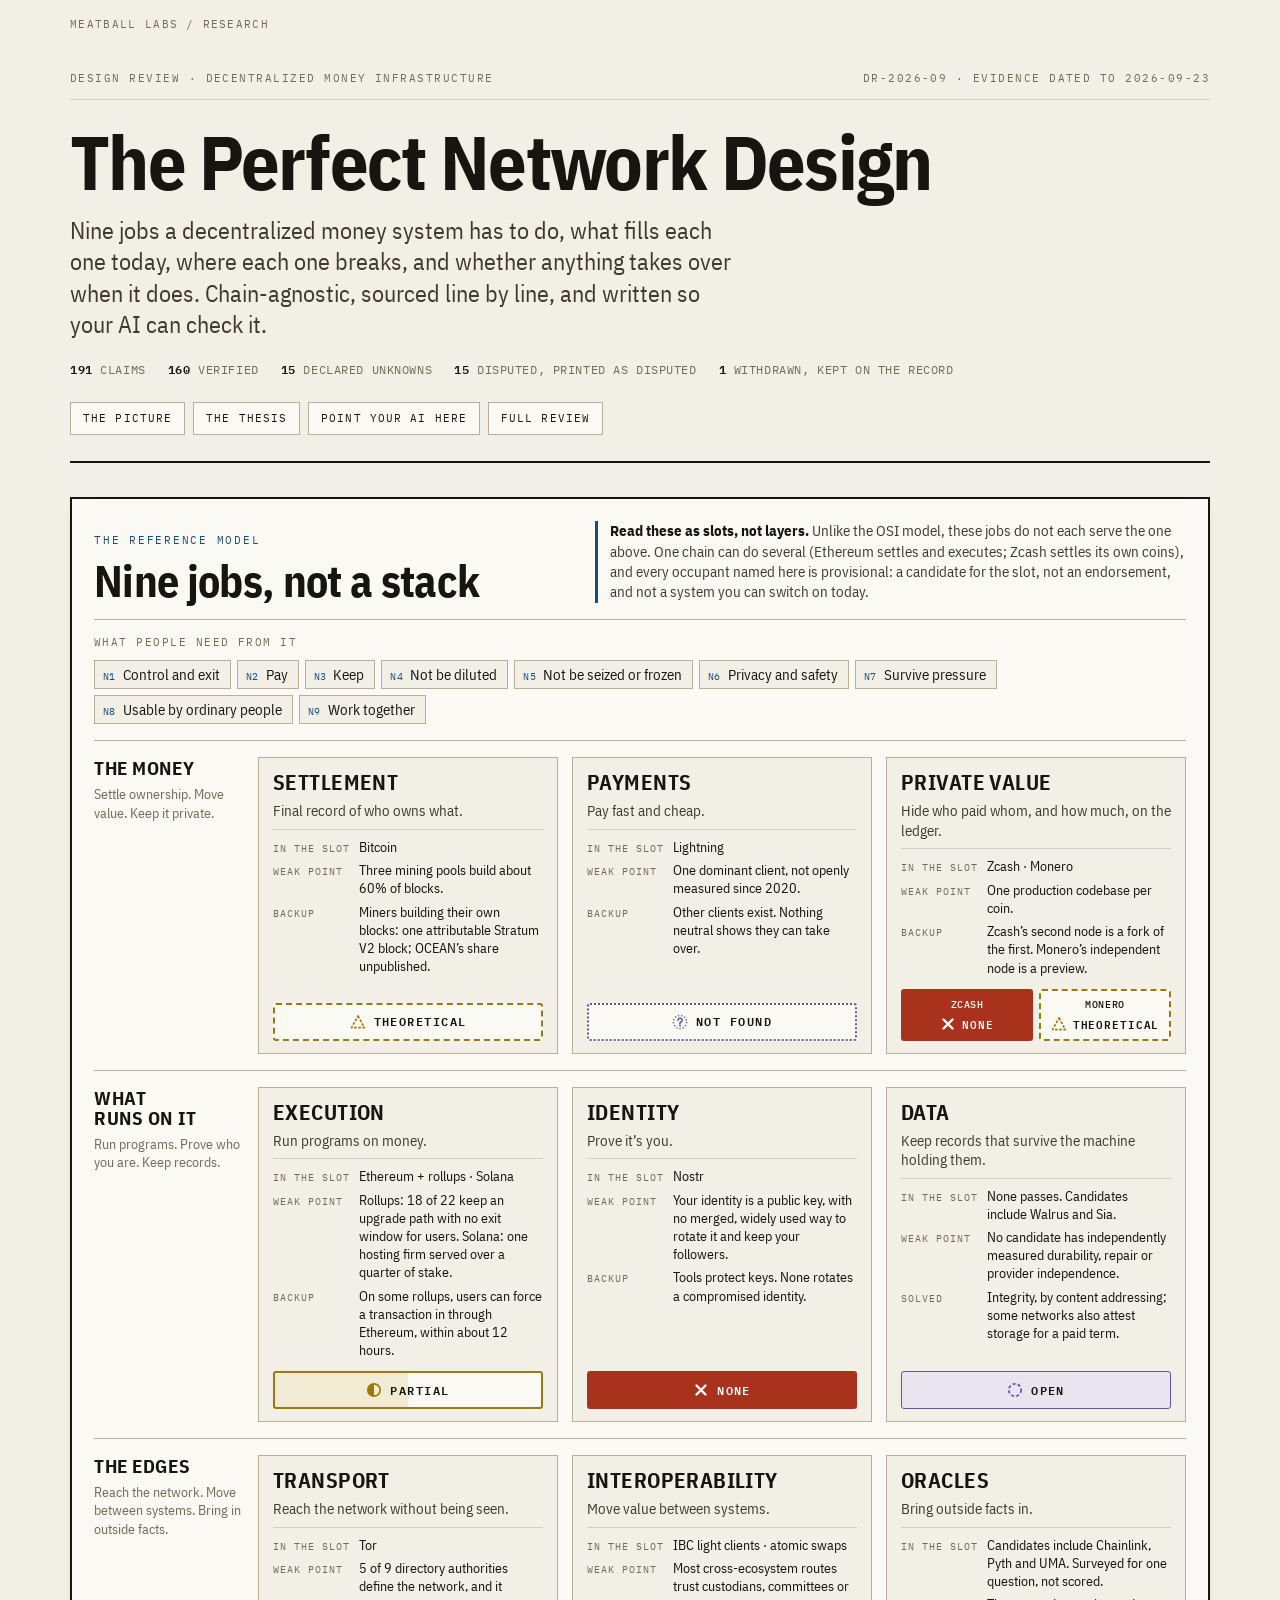
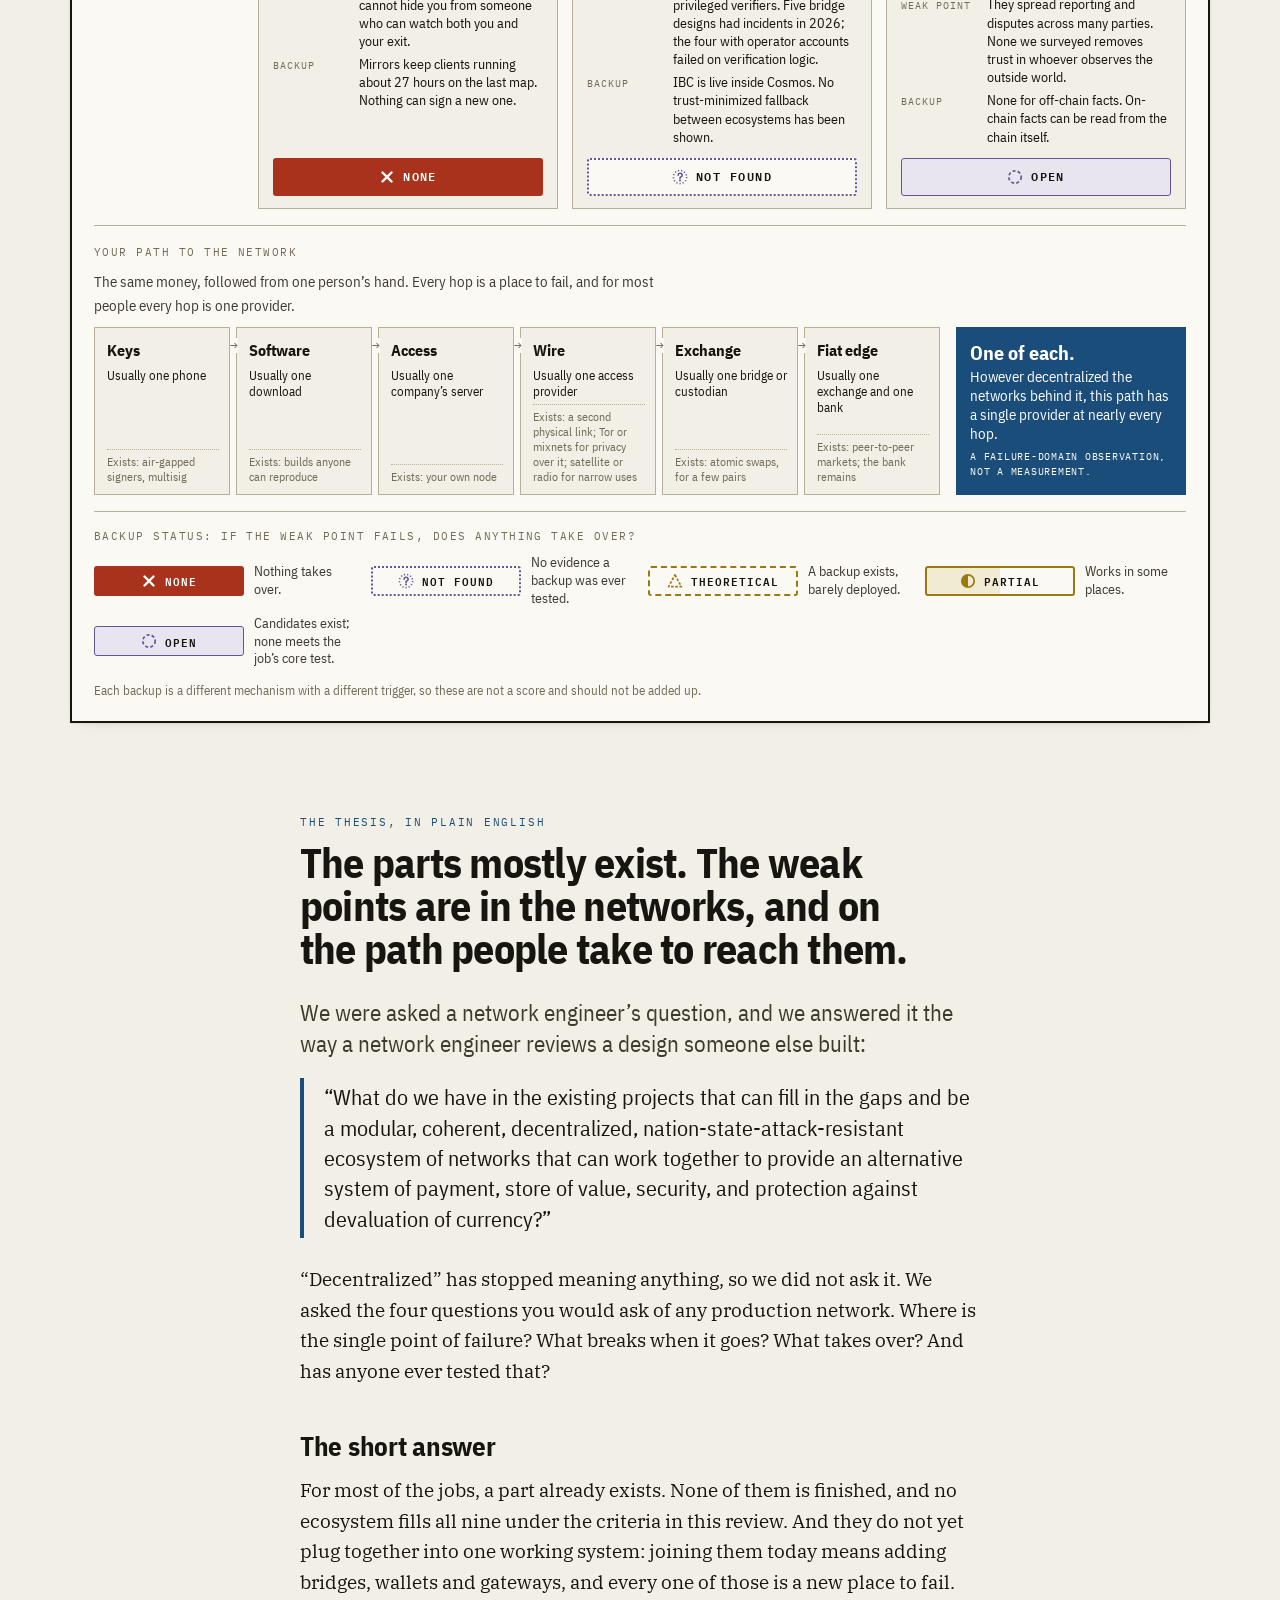
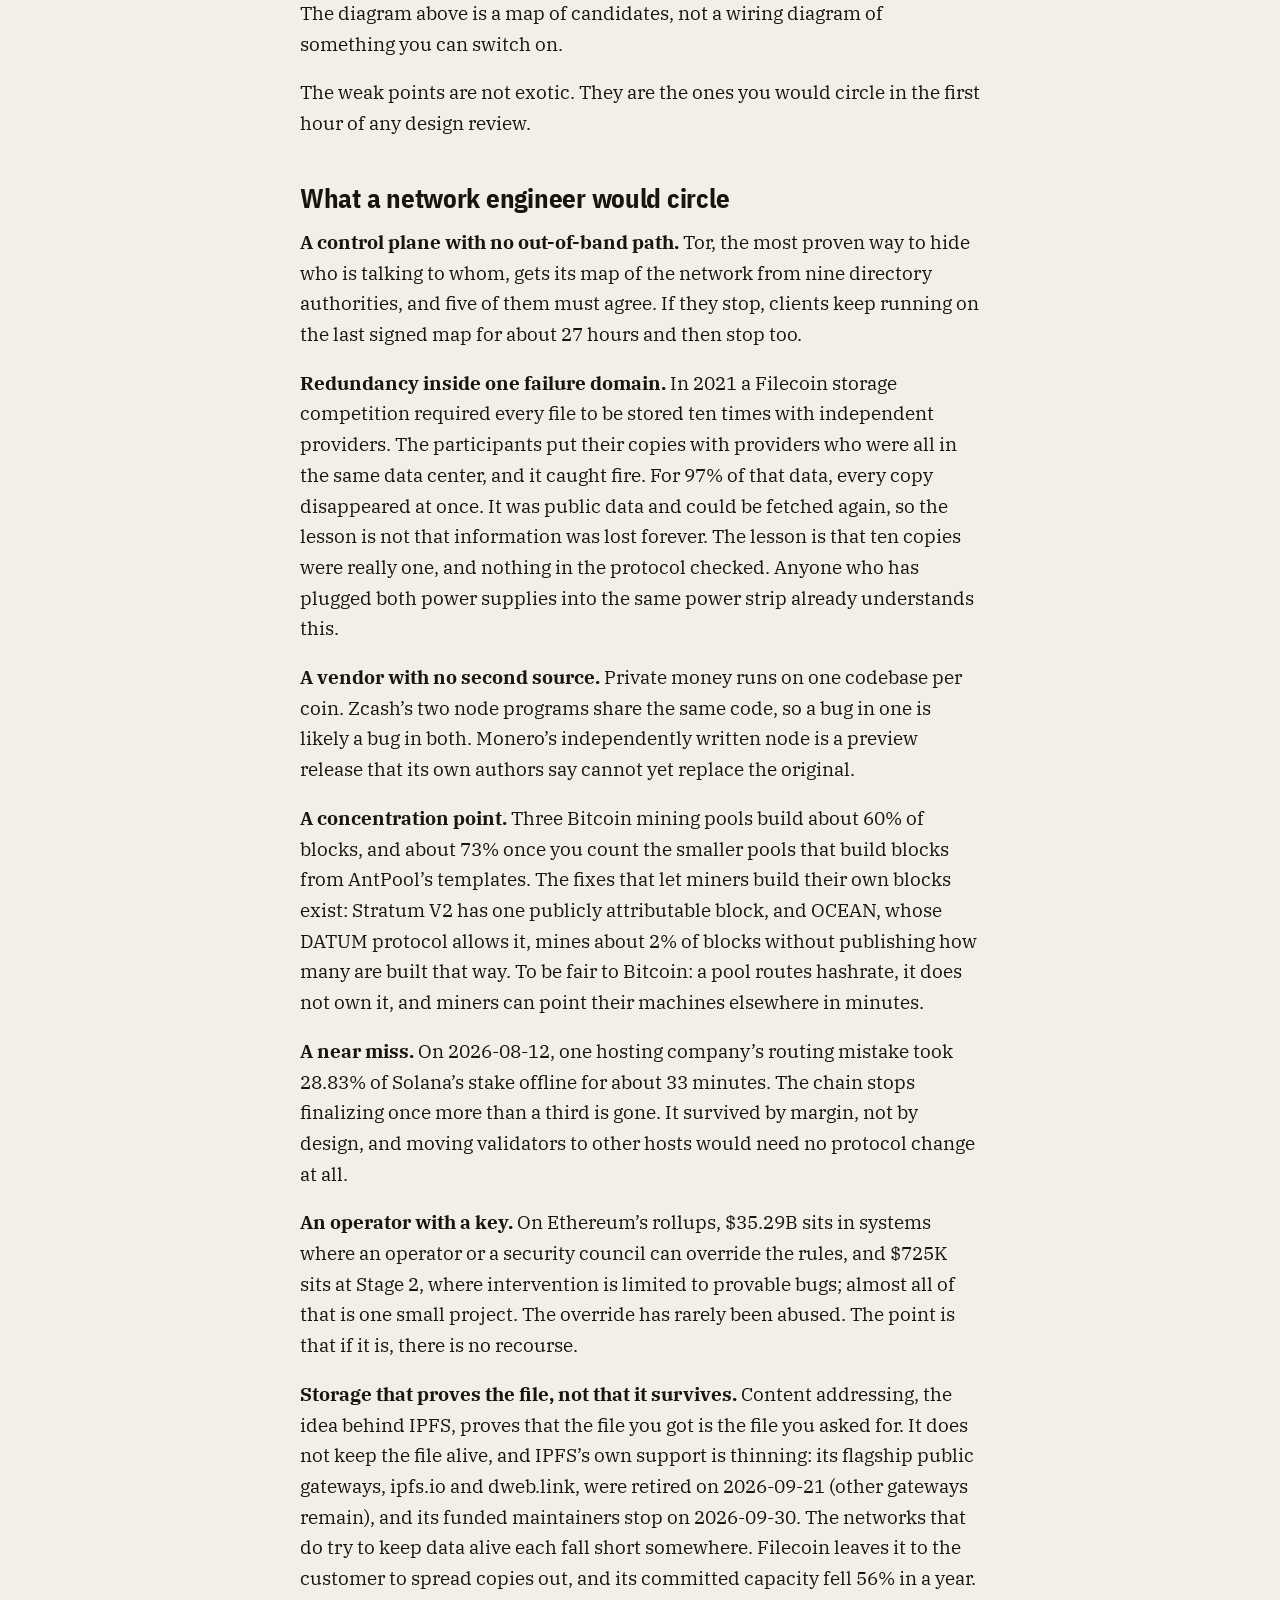
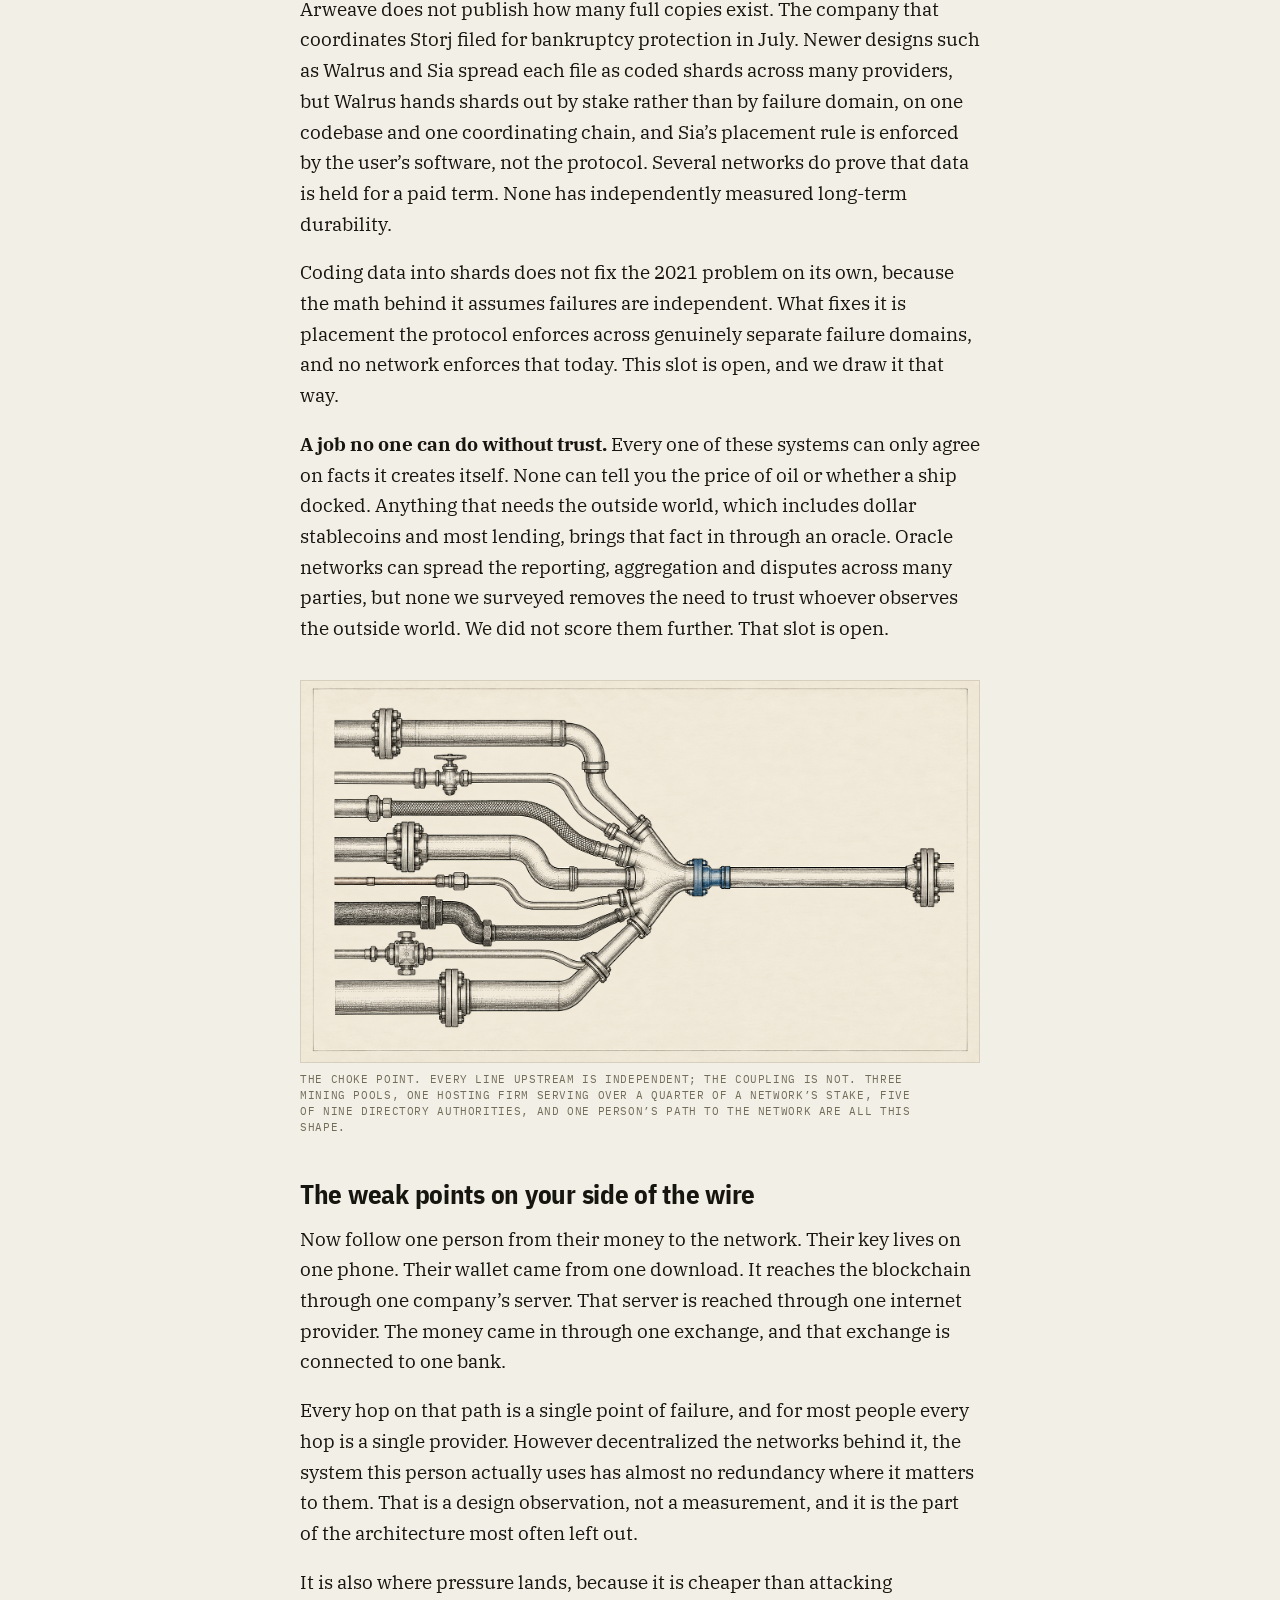
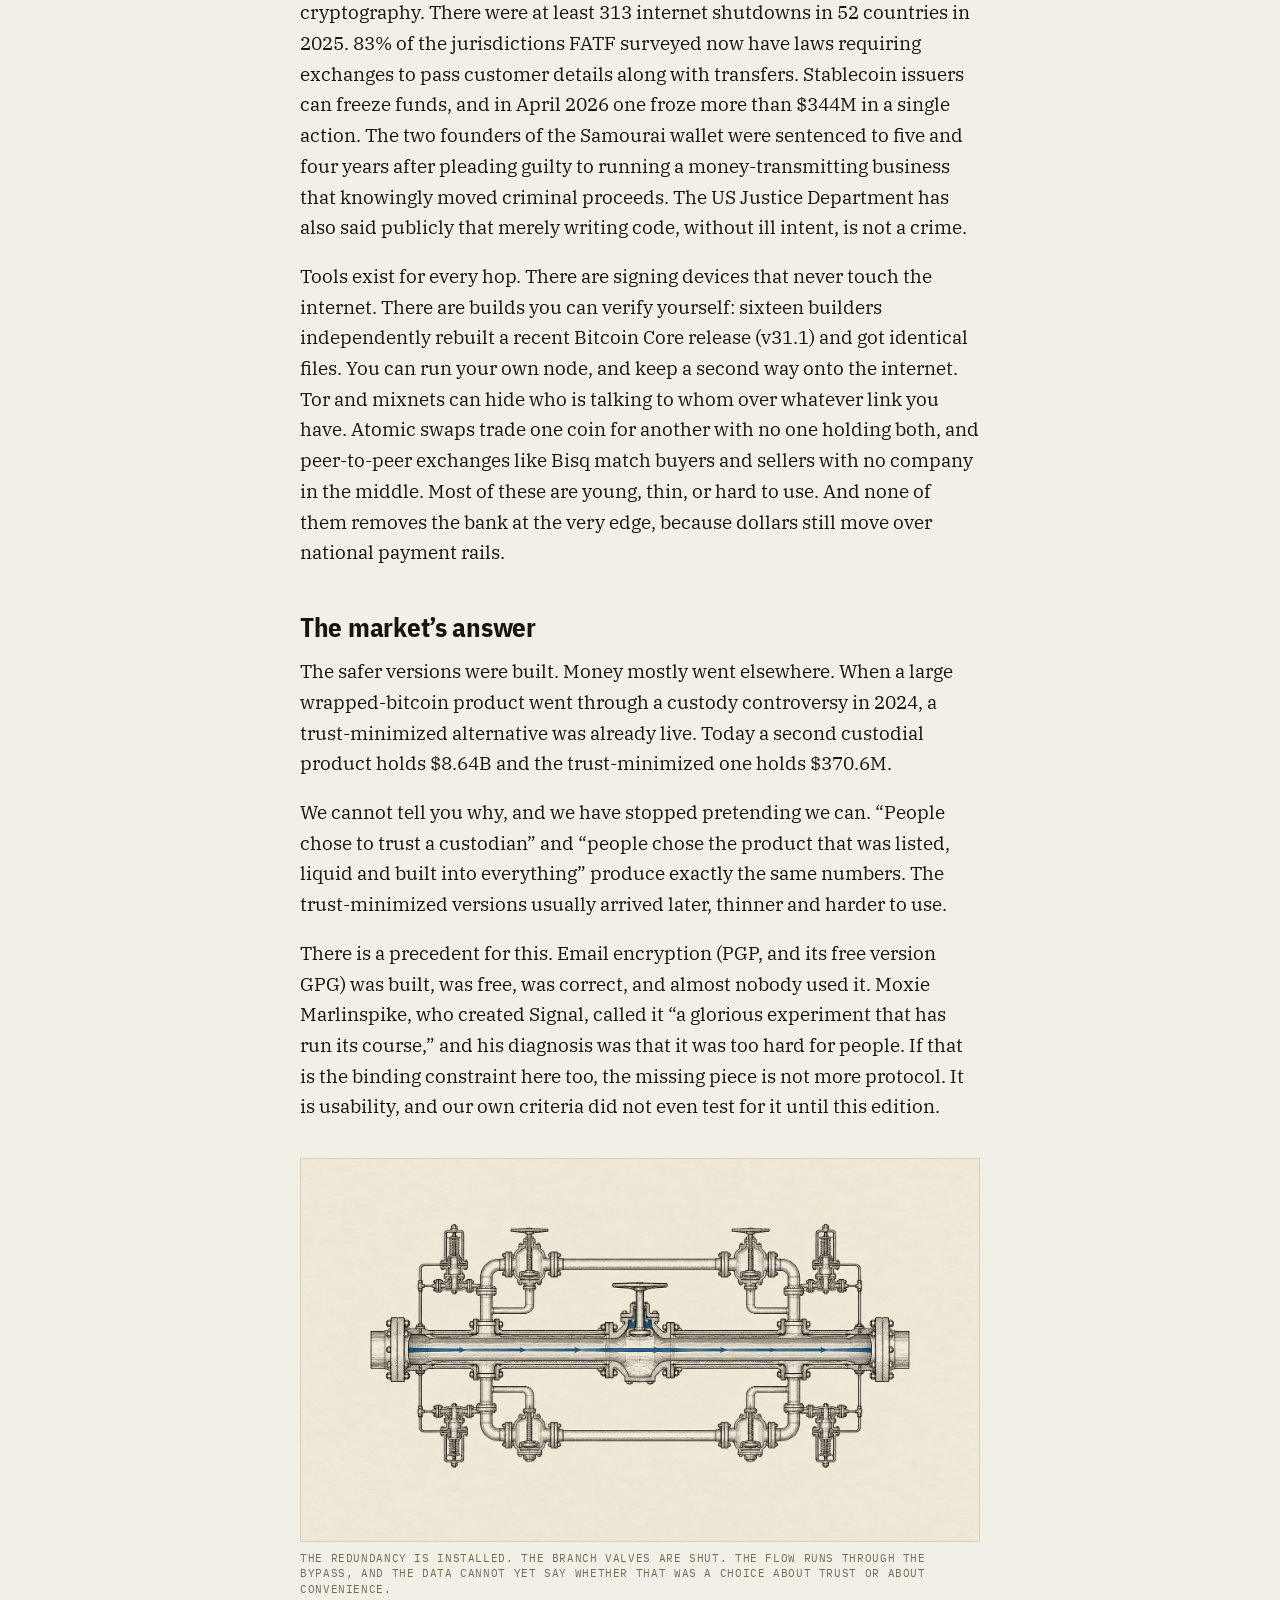
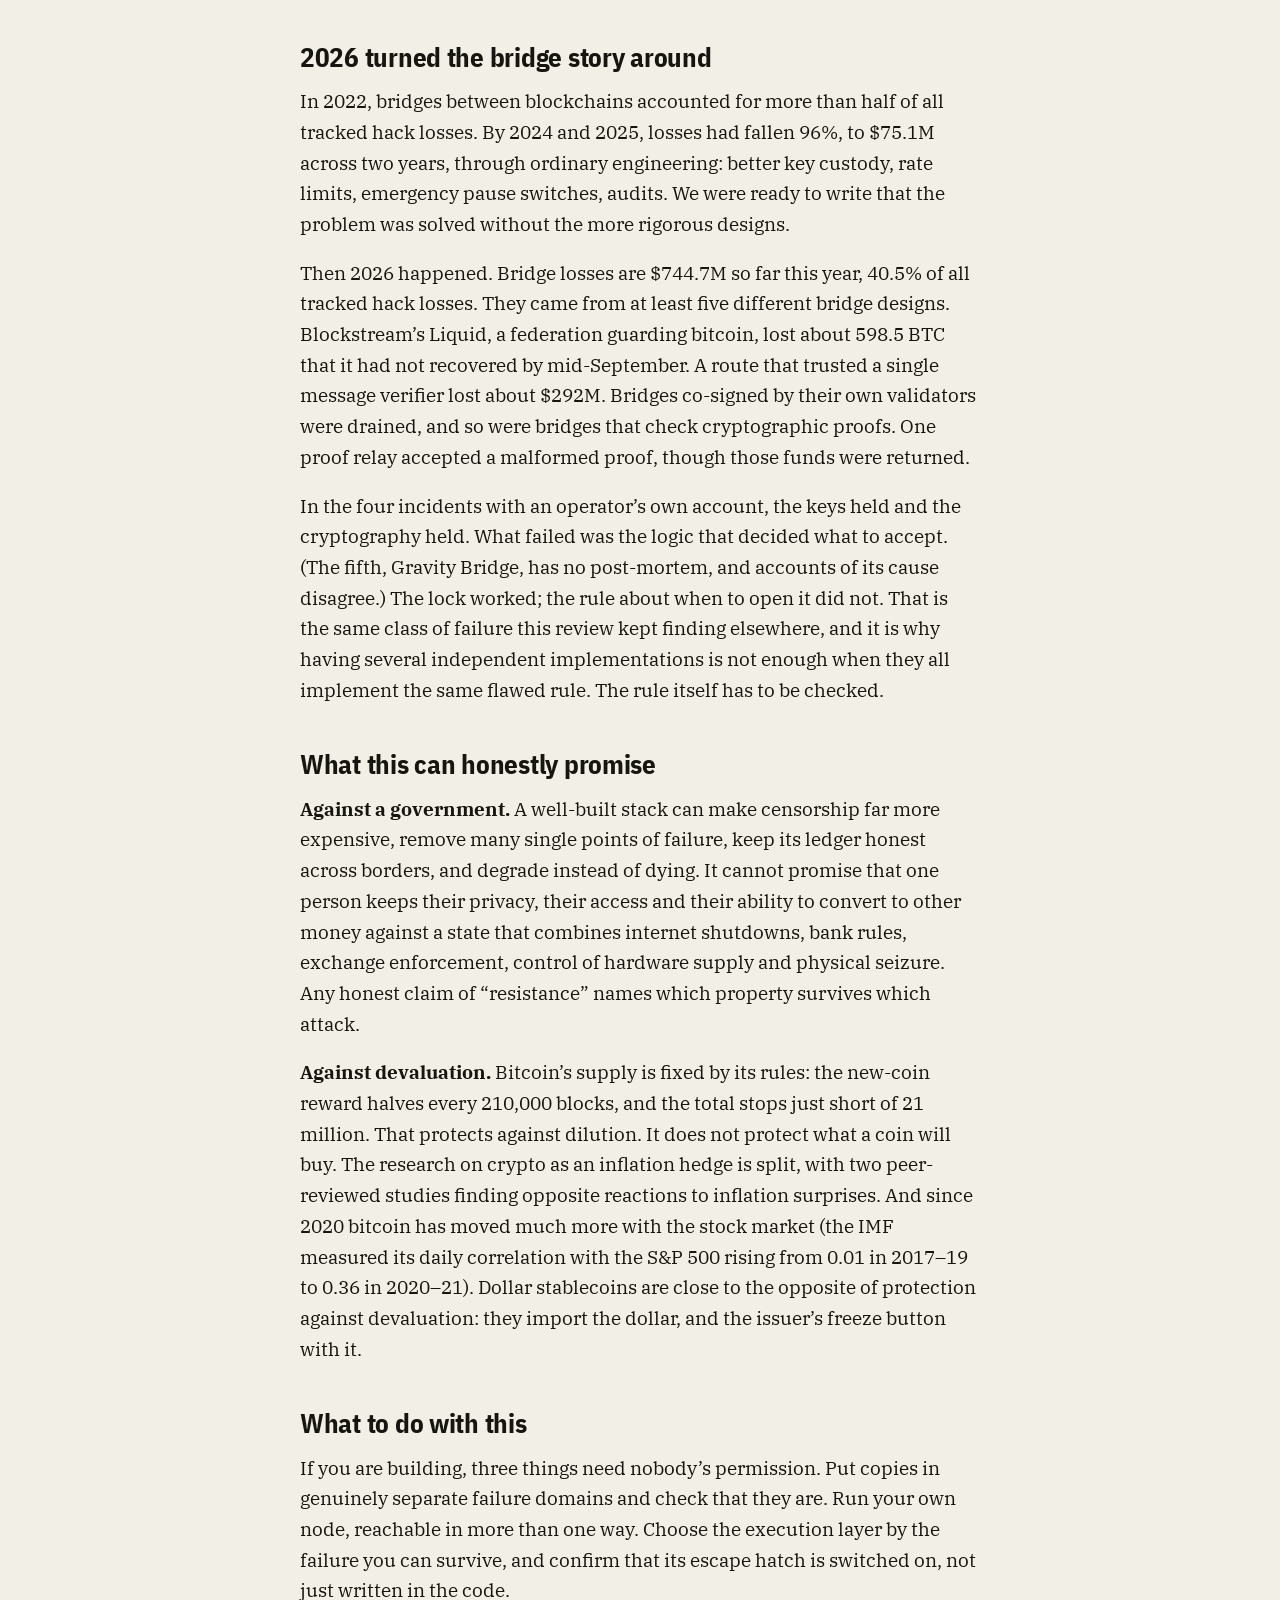
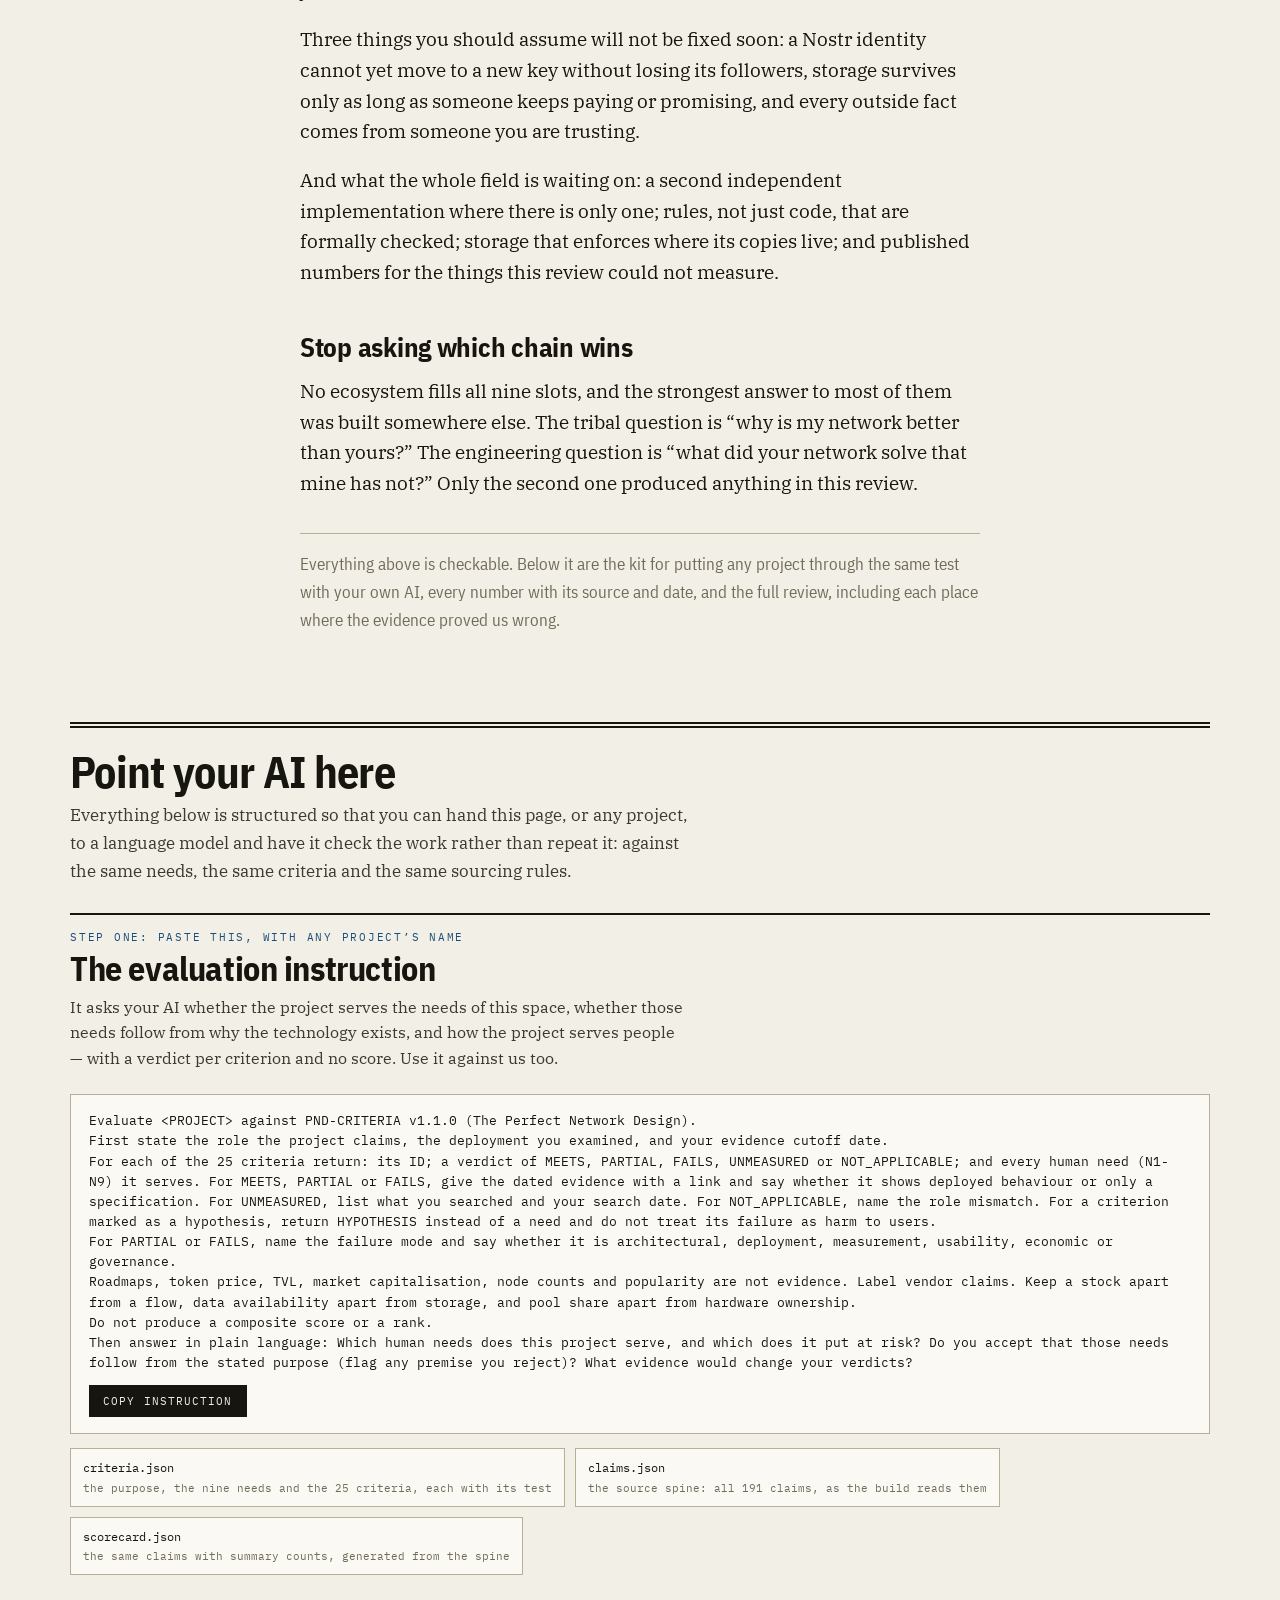
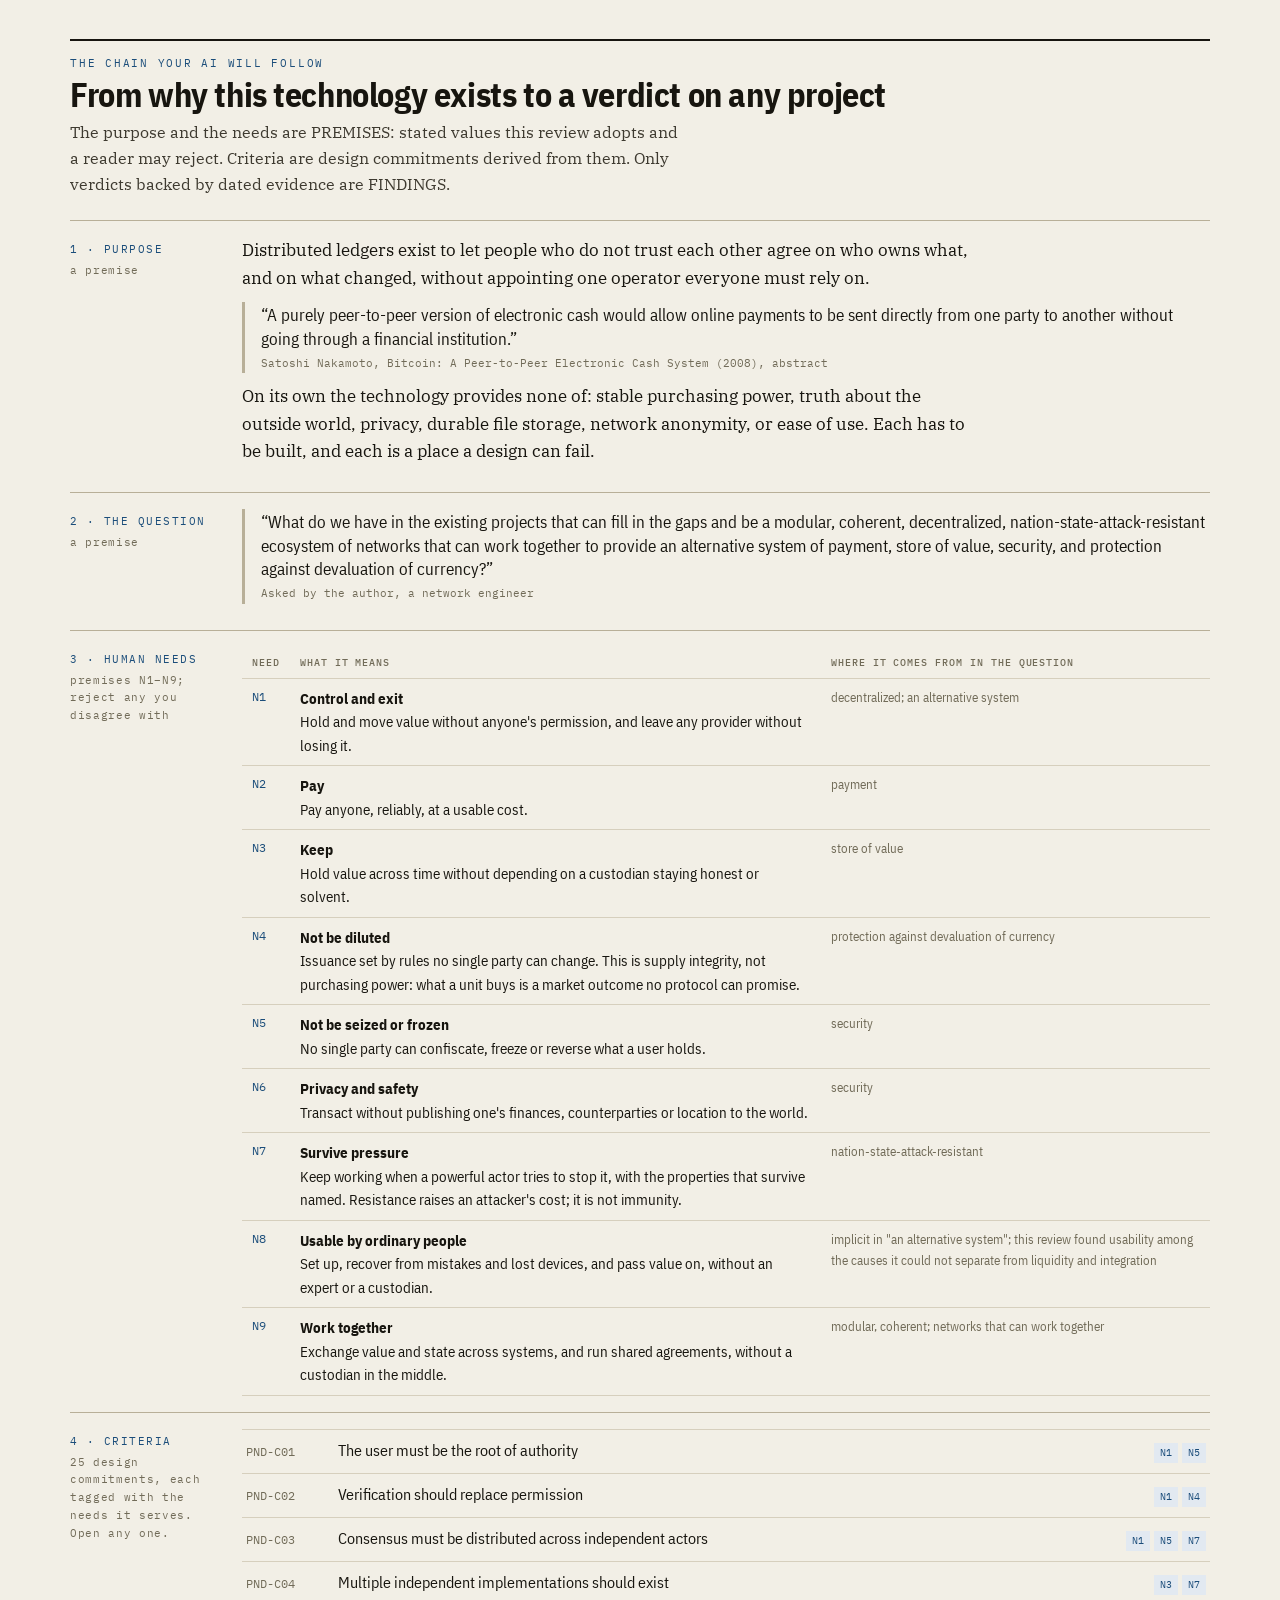
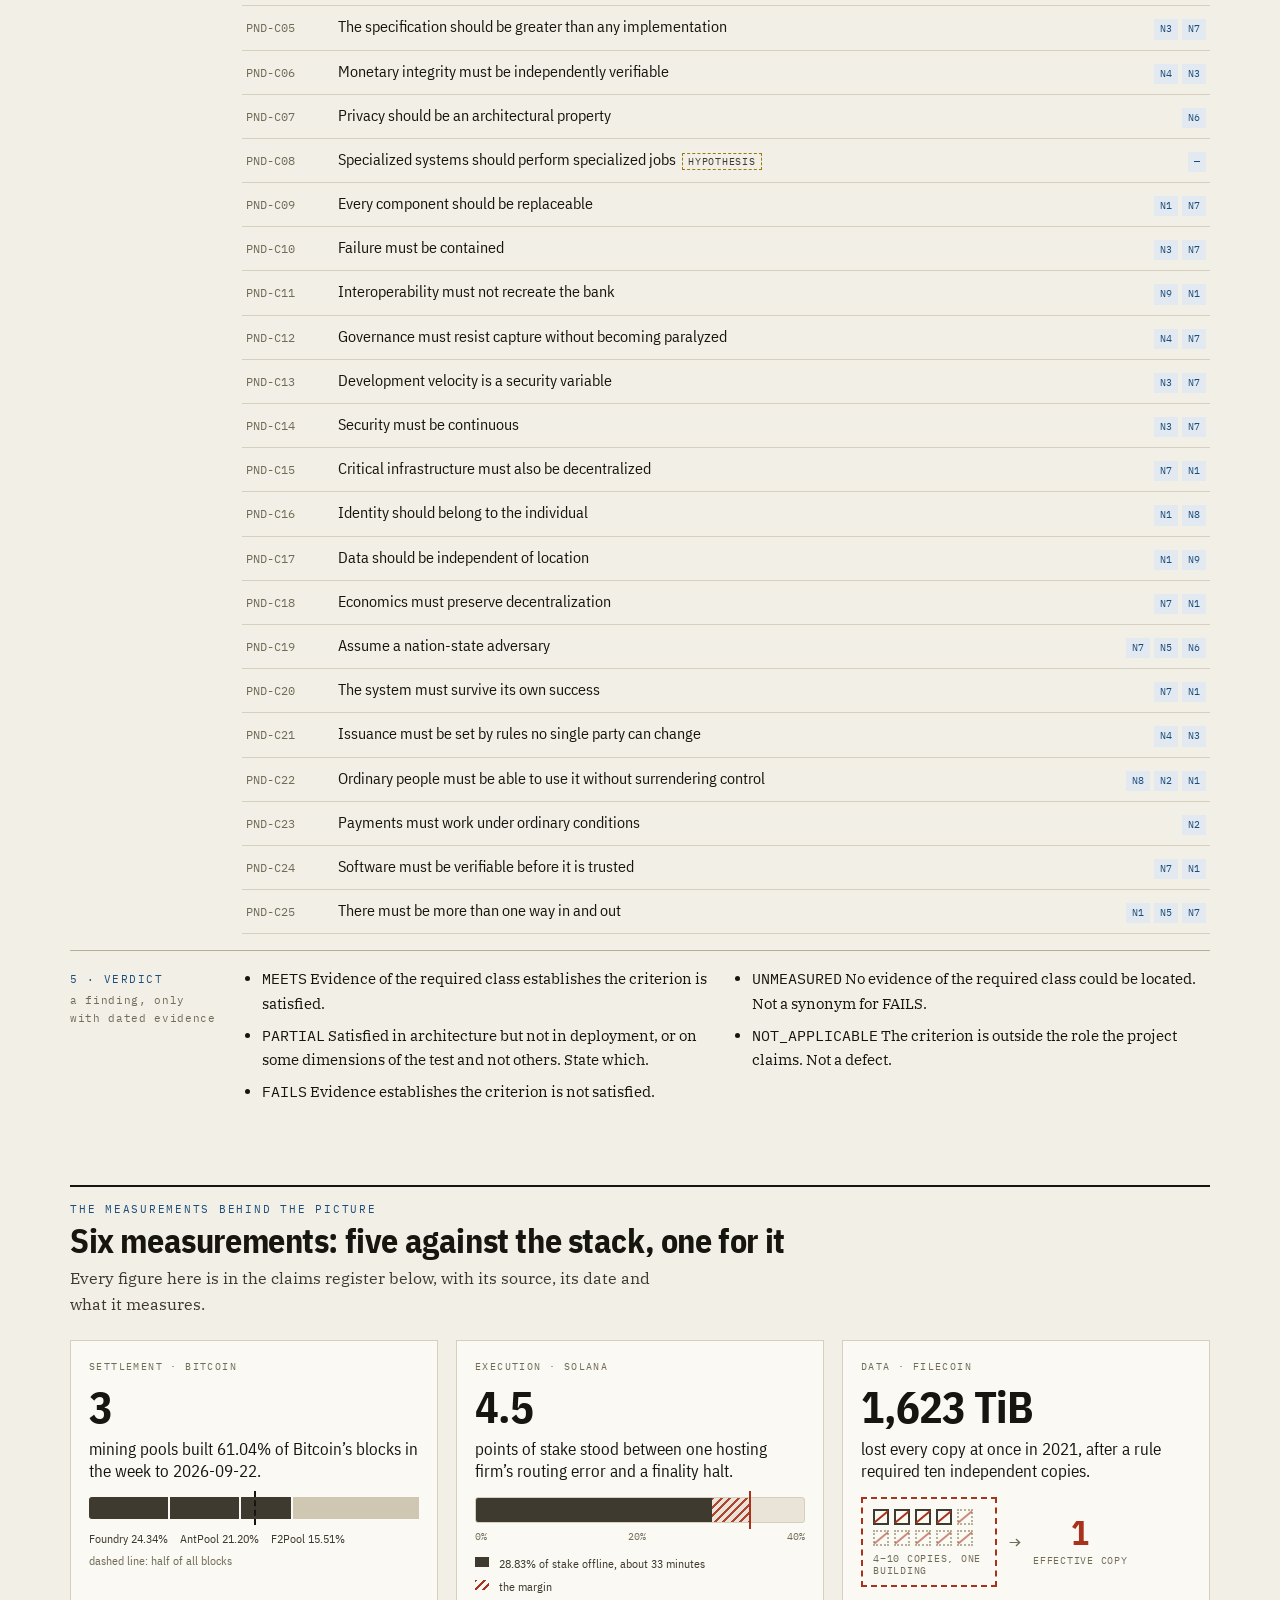
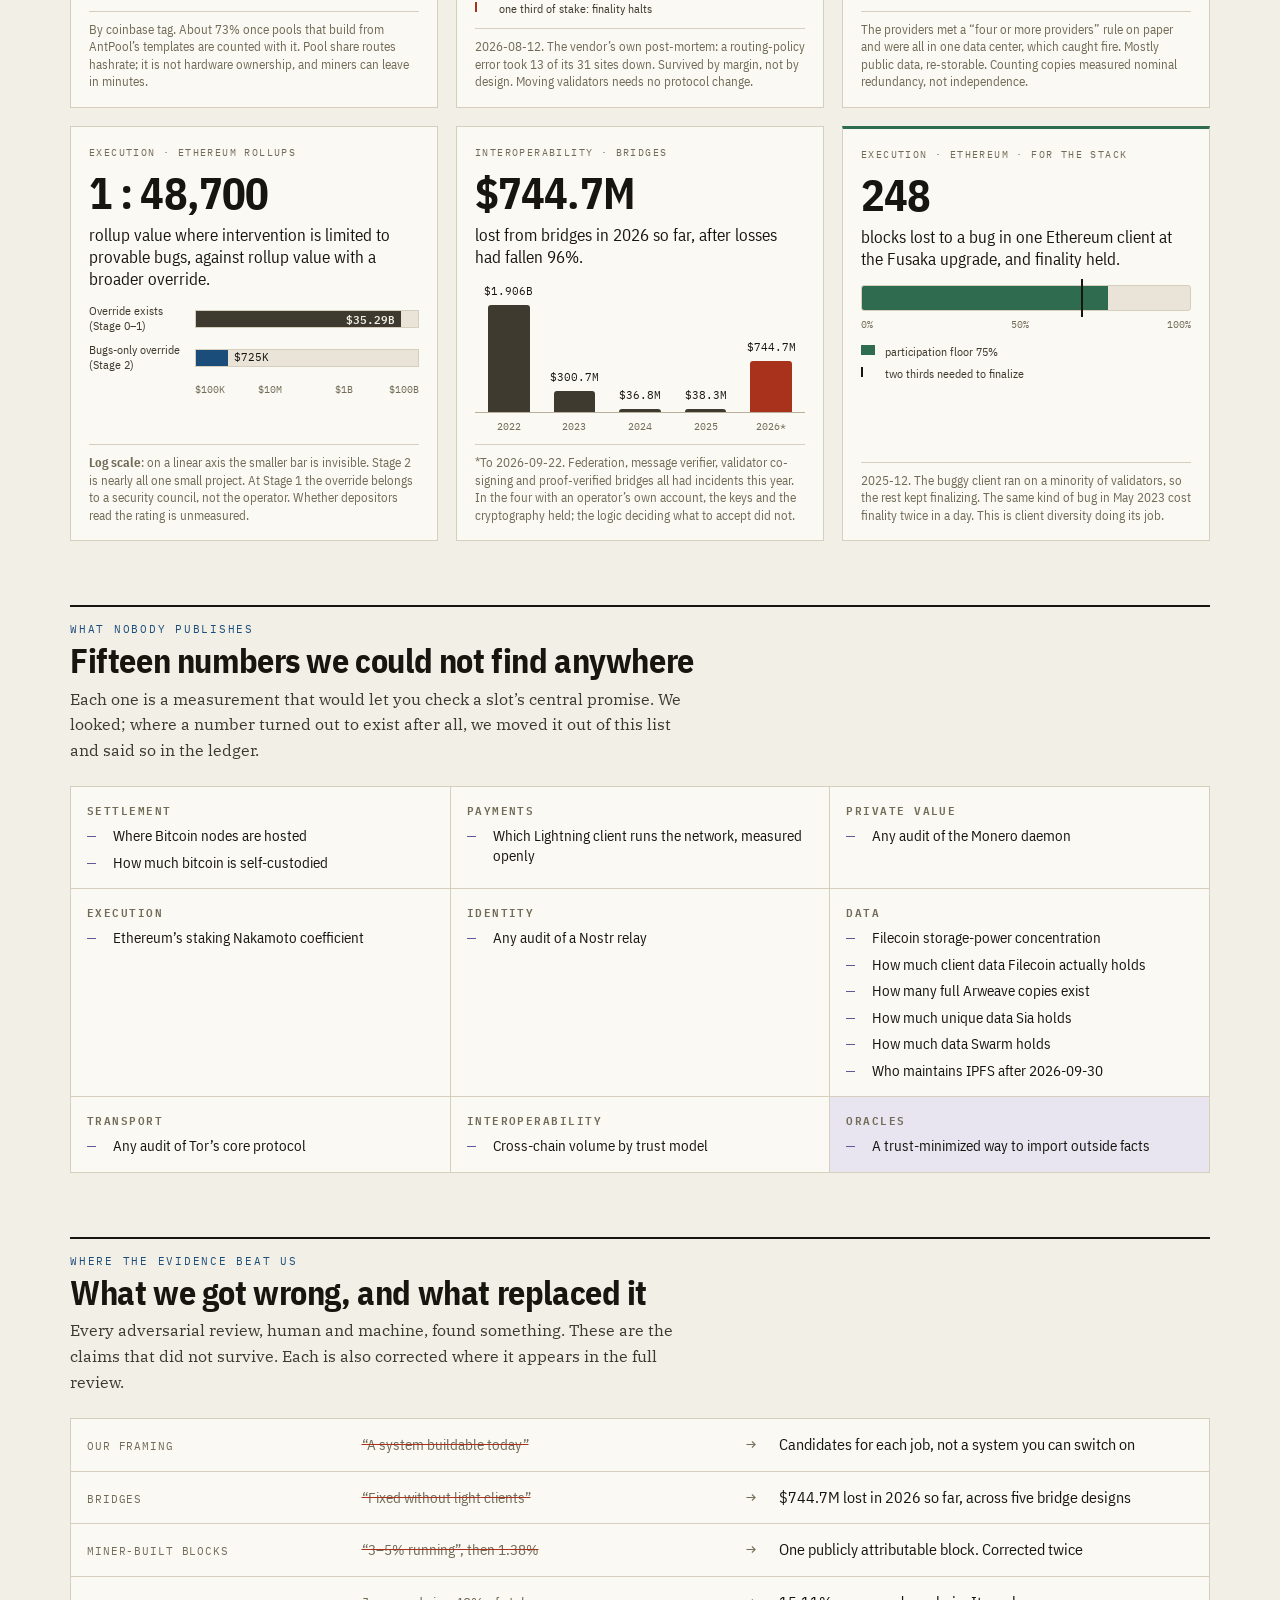
==== research/perfect-network-design/index.html @ d6693698 "Publish The Perfect Network Design under Research Adds research/perfect-network-design/: the standal" ====
<!doctype html>
<html lang="en">
<head>
<meta charset="utf-8">
<meta name="viewport" content="width=device-width, initial-scale=1, viewport-fit=cover">
<title>The Perfect Network Design</title>
<meta name="description" content="Nine jobs a decentralized money system has to do, what fills each today, where each breaks, and a kit to check any project with your own AI.">
<link rel="preconnect" href="https://fonts.googleapis.com">
<link rel="preconnect" href="https://fonts.gstatic.com" crossorigin>
<link rel="stylesheet" href="https://fonts.googleapis.com/css2?family=IBM+Plex+Mono:wght@400;500;600&family=IBM+Plex+Sans+Condensed:wght@400;600;700&family=IBM+Plex+Serif:ital,wght@0,400;0,600;1,400&display=swap">
<style>
/* ======================================================================
   The Perfect Network Design — page styles
   Identity: drawing stock, IBM Plex, one navy accent, mechanism plates.
   Status families validated with the dataviz palette validator
   (light #A8321C/#9A7A0E/#63579A · dark #DB5C78/#A98A22/#9180CE): all checks pass.
   ====================================================================== */
:root{
  --ground:#F2EFE6; --panel:#FBF9F3; --sunk:#E9E4D7;
  --ink:#17150F; --ink-2:#3E3A30; --muted:#716B58;
  --rule:#D6CFBD; --rule-2:#B8AF98;
  --accent:#1B4D7A; --accent-soft:#E2E9F1;
  --fail:#A8321C; --part:#9A7A0E; --unk:#63579A;
  --fail-soft:#F4E2DC; --part-soft:#F2EBD4; --unk-soft:#E8E5F1;
  --bar-strong:#3E3A30; --bar-weak:#CFC7B2;
  --shadow:0 1px 2px rgba(23,21,15,.06), 0 6px 18px -12px rgba(23,21,15,.18);
  --on-fail:#FFFFFF; --on-accent:#FFFFFF; --ok:#2F6B4F;
  color-scheme:light;
}
@media (prefers-color-scheme:dark){
  :root:not([data-theme="light"]){
    --ground:#13110D; --panel:#1B1813; --sunk:#16140F;
    --ink:#EEE8DA; --ink-2:#C8C0AC; --muted:#928B76;
    --rule:#2F2A21; --rule-2:#453E30;
    --accent:#86B6E2; --accent-soft:#18283A;
    --fail:#DB5C78; --part:#A98A22; --unk:#9180CE;
    --fail-soft:#34191E; --part-soft:#2E2812; --unk-soft:#231F33;
    --bar-strong:#C8C0AC; --bar-weak:#3A342A;
    --shadow:0 1px 2px rgba(0,0,0,.4), 0 8px 22px -12px rgba(0,0,0,.6);
    --on-fail:#13110D; --on-accent:#13110D; --ok:#6FBF94;
    color-scheme:dark;
  }
}
:root[data-theme="dark"]{
  --ground:#13110D; --panel:#1B1813; --sunk:#16140F;
  --ink:#EEE8DA; --ink-2:#C8C0AC; --muted:#928B76;
  --rule:#2F2A21; --rule-2:#453E30;
  --accent:#86B6E2; --accent-soft:#18283A;
  --fail:#DB5C78; --part:#A98A22; --unk:#9180CE;
  --fail-soft:#34191E; --part-soft:#2E2812; --unk-soft:#231F33;
  --bar-strong:#C8C0AC; --bar-weak:#3A342A;
  --shadow:0 1px 2px rgba(0,0,0,.4), 0 8px 22px -12px rgba(0,0,0,.6);
  --on-fail:#13110D; --on-accent:#13110D; --ok:#6FBF94;
  color-scheme:dark;
}

*{box-sizing:border-box}
html{scroll-behavior:smooth}
@media (prefers-reduced-motion:reduce){ html{scroll-behavior:auto} *{transition:none!important} }
body{
  margin:0; background:var(--ground); color:var(--ink);
  font-family:"IBM Plex Serif",Georgia,"Times New Roman",serif; font-size:17px; line-height:1.62;
  -webkit-text-size-adjust:100%;
}
img{max-width:100%}
a{color:var(--accent); text-underline-offset:2px; text-decoration-thickness:1px}
:focus-visible{outline:2px solid var(--accent); outline-offset:3px; border-radius:2px}
.mono,code{font-family:"IBM Plex Mono",ui-monospace,Menlo,Consolas,monospace; font-variant-numeric:tabular-nums}
.sans{font-family:"IBM Plex Sans Condensed","Arial Narrow",-apple-system,"Segoe UI",sans-serif}
h1,h2,h3,h4,summary{font-family:"IBM Plex Sans Condensed","Arial Narrow",-apple-system,"Segoe UI",sans-serif; text-wrap:balance}
p{margin:0 0 16px}
.wrap{max-width:1180px; margin:0 auto; padding-inline:20px; padding-block:0 96px}
@media (max-width:520px){ .wrap{padding-inline:16px} body{font-size:16px} }

/* ---------- masthead ---------- */
.mast{padding-block:36px 26px; border-bottom:2px solid var(--ink)}
.mast-top{display:flex; flex-wrap:wrap; justify-content:space-between; gap:6px 20px;
  font-family:"IBM Plex Mono",monospace; font-size:10.5px; letter-spacing:.14em; text-transform:uppercase;
  color:var(--muted); border-bottom:1px solid var(--rule); padding-bottom:12px; margin-bottom:26px}
.mast h1{font-size:clamp(38px,7.4vw,76px); font-weight:700; line-height:.94; letter-spacing:-.022em; margin:0 0 18px}
.thesis{font-family:"IBM Plex Sans Condensed",sans-serif; font-size:clamp(19px,2.7vw,27px); line-height:1.28;
  color:var(--ink-2); margin:0 0 22px; max-width:34ch}
.thesis strong{color:var(--ink); font-weight:600}
.counts{display:flex; flex-wrap:wrap; gap:8px 22px; font-family:"IBM Plex Mono",monospace; font-size:11.5px;
  letter-spacing:.05em; color:var(--muted); text-transform:uppercase}
.counts b{color:var(--ink); font-weight:600}
.jump{display:flex; flex-wrap:wrap; gap:8px; margin-top:22px}
.jump a{font-family:"IBM Plex Mono",monospace; font-size:11px; letter-spacing:.1em; text-transform:uppercase;
  text-decoration:none; color:var(--ink); border:1px solid var(--rule-2); padding:7px 12px; background:var(--panel)}
.jump a:hover{border-color:var(--accent); color:var(--accent)}

/* ---------- section scaffolding ---------- */
.sect{margin-top:64px}
.sect-head{display:grid; grid-template-columns:auto 1fr; gap:4px 18px; align-items:baseline;
  border-top:2px solid var(--ink); padding-top:14px; margin-bottom:22px}
.sect-kicker{font-family:"IBM Plex Mono",monospace; font-size:11px; letter-spacing:.16em; text-transform:uppercase; color:var(--accent)}
.sect-head h2{font-size:clamp(24px,3.6vw,34px); font-weight:700; line-height:1.05; letter-spacing:-.012em; margin:0; grid-column:1 / -1}
.sect-head .sub{grid-column:1 / -1; color:var(--ink-2); font-size:16px; max-width:62ch; margin:4px 0 0}
.divider{margin-top:88px; padding:22px 0 0; border-top:6px double var(--ink)}
.divider h2{font-size:clamp(28px,4.6vw,44px); font-weight:700; letter-spacing:-.015em; line-height:1; margin:0 0 8px}
.divider p{color:var(--ink-2); max-width:62ch; margin:0}

/* ---------- status glyphs ---------- */
.st{display:inline-flex; align-items:center; gap:8px; font-family:"IBM Plex Mono",monospace; font-size:11.5px;
  font-weight:600; letter-spacing:.06em; text-transform:uppercase; color:var(--ink); white-space:nowrap}
.led{width:14px; height:14px; border-radius:50%; flex:none; position:relative; border:2px solid currentColor}
.st.none .led{color:var(--fail); background:var(--fail)}
.st.none .led::after{content:""; position:absolute; inset:0; background:
  linear-gradient(45deg,transparent 42%,var(--panel) 42% 58%,transparent 58%),
  linear-gradient(-45deg,transparent 42%,var(--panel) 42% 58%,transparent 58%)}
.st.theory .led{color:var(--part); background:transparent; border-style:dashed}
.st.partial .led{color:var(--part); background:linear-gradient(90deg,var(--part) 50%,transparent 50%)}
.st.nf .led{color:var(--unk); background:transparent; border-style:dotted}
.st.untested .led{color:var(--unk); background:transparent}
.st.untested .led::after{content:""; position:absolute; left:2px; right:2px; top:50%; height:2px; margin-top:-1px; background:var(--unk)}

/* ---------- the rack ---------- */
.rack{border:1px solid var(--rule-2); background:var(--panel); box-shadow:var(--shadow);
  position:relative; padding-inline:22px}
.rack::before,.rack::after{content:""; position:absolute; top:0; bottom:0; width:12px;
  background:radial-gradient(circle at 50% 50%,var(--rule-2) 1.6px,transparent 2.2px) 0 0 / 12px 22px repeat-y, var(--sunk)}
.rack::before{left:0; border-right:1px solid var(--rule)} .rack::after{right:0; border-left:1px solid var(--rule)}
.unit{display:grid; grid-template-columns:minmax(128px,1fr) minmax(0,1.5fr) minmax(0,2.1fr) minmax(210px,1.6fr);
  gap:10px 22px; align-items:center; padding:15px 18px; border-bottom:1px solid var(--rule)}
.unit:last-child{border-bottom:0}
.unit .ly{font-family:"IBM Plex Mono",monospace; font-size:12px; font-weight:600; letter-spacing:.1em; text-transform:uppercase}
.unit .oc{font-family:"IBM Plex Sans Condensed",sans-serif; font-size:16px; color:var(--ink)}
.unit .sp{font-size:14.5px; color:var(--ink-2); line-height:1.35}
.unit .fo{display:flex; flex-direction:column; gap:4px}
.unit .fo small{font-size:12.5px; color:var(--muted); line-height:1.3; font-family:"IBM Plex Sans Condensed",sans-serif}
.rack-head{display:grid; grid-template-columns:minmax(128px,1fr) minmax(0,1.5fr) minmax(0,2.1fr) minmax(210px,1.6fr);
  gap:22px; padding:10px 18px; border-bottom:1px solid var(--rule-2); font-family:"IBM Plex Mono",monospace;
  font-size:9.5px; letter-spacing:.14em; text-transform:uppercase; color:var(--muted)}
.legend{display:flex; flex-wrap:wrap; gap:10px 22px; margin-top:14px}
.legend .st{font-weight:500; font-size:10.5px; color:var(--ink-2); white-space:normal}
@media (max-width:860px){
  .rack-head{display:none}
  .unit{grid-template-columns:1fr auto; gap:6px 14px}
  .unit .oc{grid-column:1 / -1; order:2} .unit .sp{grid-column:1 / -1; order:3}
  .unit .fo{grid-column:1 / -1; order:4; flex-direction:row; flex-wrap:wrap; align-items:center; gap:4px 12px}
}

/* ---------- finding cards ---------- */
.finds{display:grid; gap:18px; grid-template-columns:repeat(3,minmax(0,1fr))}
@media (max-width:980px){ .finds{grid-template-columns:repeat(2,minmax(0,1fr))} }
@media (max-width:620px){ .finds{grid-template-columns:1fr} }
.card{background:var(--panel); border:1px solid var(--rule); padding:18px 18px 16px; display:flex; flex-direction:column; gap:10px}
.card .lay{font-family:"IBM Plex Mono",monospace; font-size:10px; letter-spacing:.14em; text-transform:uppercase; color:var(--muted)}
.card .big{font-family:"IBM Plex Sans Condensed",sans-serif; font-weight:700; font-size:44px; line-height:1;
  letter-spacing:-.02em; font-variant-numeric:tabular-nums; color:var(--ink)}
.card .what{font-family:"IBM Plex Sans Condensed",sans-serif; font-size:17px; line-height:1.28; color:var(--ink); margin:0}
.card .viz{margin-top:4px}
.card .cap{font-size:12.5px; line-height:1.4; color:var(--muted); margin:auto 0 0; font-family:"IBM Plex Sans Condensed",sans-serif;
  border-top:1px solid var(--rule); padding-top:9px}
.tick{font-family:"IBM Plex Mono",monospace; font-size:9.5px; color:var(--muted); font-variant-numeric:tabular-nums}

/* hbar: Bitcoin block share */
.hbar{display:flex; gap:2px; height:22px; position:relative}
.hbar span{display:block; height:100%; border-radius:0; min-width:2px}
.hbar span:first-child{border-radius:3px 0 0 3px} .hbar span:last-child{border-radius:0 3px 3px 0}
.hbar .s{background:var(--bar-strong)} .hbar .w{background:var(--bar-weak)}
.midline{position:absolute; top:-6px; bottom:-6px; left:50%; width:0; border-left:2px dashed var(--ink)}
.hlabels{display:flex; flex-wrap:wrap; gap:3px 12px; margin-top:10px; font-size:12px; font-family:"IBM Plex Sans Condensed",sans-serif; color:var(--ink-2)}
.hlabels .note{color:var(--muted)}

/* threshold: Solana */
.thr{position:relative; height:26px; background:var(--sunk); border:1px solid var(--rule); border-radius:3px}
.thr .fill{position:absolute; left:0; top:0; bottom:0; background:var(--bar-strong); border-radius:2px 0 0 2px}
.thr .gap{position:absolute; top:0; bottom:0; background:repeating-linear-gradient(135deg,var(--fail) 0 2px,transparent 2px 6px); opacity:.9}
.thr .line{position:absolute; top:-7px; bottom:-7px; width:0; border-left:2px solid var(--fail)}
.thr-axis{display:flex; justify-content:space-between; margin-top:6px}
.thr-keys{display:grid; grid-template-columns:auto 1fr; gap:3px 10px; margin-top:10px; font-size:12px; font-family:"IBM Plex Sans Condensed",sans-serif; color:var(--ink-2)}
.key{width:14px; height:10px; display:inline-block; margin-top:3px}
.key.k-fill{background:var(--bar-strong)} .key.k-gap{background:repeating-linear-gradient(135deg,var(--fail) 0 2px,transparent 2px 6px)}
.key.k-line{border-left:2px solid var(--fail); width:2px}

/* logbar: L2 value */
.lb{display:flex; flex-direction:column; gap:10px}
.lb-row{display:grid; grid-template-columns:96px 1fr; gap:10px; align-items:center}
.lb-row .l{font-size:12px; line-height:1.2; font-family:"IBM Plex Sans Condensed",sans-serif; color:var(--ink-2)}
.lb-track{position:relative; height:18px; background:var(--sunk); border:1px solid var(--rule)}
.lb-track .f{position:absolute; left:0; top:0; bottom:0}
.lb-track .f.a{background:var(--bar-strong)} .lb-track .f.b{background:var(--accent)}
.lb-track .v{position:absolute; top:50%; transform:translateY(-50%); font-family:"IBM Plex Mono",monospace; font-size:11px; padding-left:6px; color:var(--ink); white-space:nowrap}
.lb-track .v.in{transform:translate(-100%,-50%); padding:0 6px 0 0; color:var(--ground); font-weight:600}
.lb-axis{position:relative; height:14px; margin-left:106px}
.lb-axis .tick{position:absolute; transform:translateX(-50%); top:0}
.lb-axis .tick:first-child{transform:none} .lb-axis .tick:last-child{transform:translateX(-100%)}

/* column bars: bridge losses */
.cols{display:grid; grid-template-columns:repeat(4,1fr); gap:10px; align-items:end; height:130px; border-bottom:1px solid var(--rule-2); padding-inline:4px}
.col-b{display:flex; flex-direction:column; justify-content:flex-end; align-items:center; height:100%; gap:5px}
.col-b .bar{width:70%; max-width:46px; background:var(--bar-strong); border-radius:3px 3px 0 0; min-height:3px}
.col-b .val{font-family:"IBM Plex Mono",monospace; font-size:10.5px; color:var(--ink)}
.cols-x{display:grid; grid-template-columns:repeat(4,1fr); gap:10px; padding-inline:4px; margin-top:6px; text-align:center}

/* replicas: Filecoin */
.reps{display:flex; align-items:center; gap:12px; flex-wrap:nowrap}
.domain{border:2px dashed var(--fail); padding:10px 10px 8px; display:flex; flex-direction:column; gap:7px}
.domain .boxes{display:grid; grid-template-columns:repeat(5,16px); gap:5px}
.domain .boxes i{width:16px; height:16px; display:block; border:2px solid var(--bar-strong); position:relative}
.domain .boxes i.opt{border-style:dotted; border-color:var(--rule-2)}
.domain .boxes i::after{content:""; position:absolute; left:-3px; right:-3px; top:50%; height:2px; margin-top:-1px; background:var(--fail); transform:rotate(-40deg)}
.domain .boxes i.opt::after{opacity:.55}
.domain small{max-width:112px; line-height:1.3}
.domain small,.eff small{font-family:"IBM Plex Mono",monospace; font-size:9.5px; letter-spacing:.08em; text-transform:uppercase; color:var(--muted)}
.eff{display:flex; flex-direction:column; align-items:center; gap:4px}
.eff b{font-family:"IBM Plex Sans Condensed",sans-serif; font-size:34px; line-height:1; color:var(--fail)}
.arrow{font-family:"IBM Plex Mono",monospace; font-size:20px; color:var(--muted)}

/* ---------- gaps grid ---------- */
.gaps{display:grid; gap:1px; background:var(--rule); border:1px solid var(--rule); grid-template-columns:repeat(3,minmax(0,1fr))}
@media (max-width:900px){ .gaps{grid-template-columns:repeat(2,minmax(0,1fr))} }
@media (max-width:560px){ .gaps{grid-template-columns:1fr} }
.gcell{background:var(--panel); padding:14px 16px 16px}
.gcell h3{font-family:"IBM Plex Mono",monospace; font-size:10.5px; letter-spacing:.14em; text-transform:uppercase; color:var(--muted); margin:0 0 8px; font-weight:600}
.gcell ul{list-style:none; margin:0; padding:0; display:flex; flex-direction:column; gap:7px}
.gcell li{display:grid; grid-template-columns:18px 1fr; gap:8px; font-family:"IBM Plex Sans Condensed",sans-serif; font-size:15px; line-height:1.3}
.gcell li::before{content:"\2014"; font-family:"IBM Plex Mono",monospace; color:var(--unk); font-weight:600}
.gcell.out{background:var(--unk-soft)}

/* ---------- build sequence ---------- */
.seq{display:grid; gap:18px; grid-template-columns:repeat(3,minmax(0,1fr))}
@media (max-width:860px){ .seq{grid-template-columns:1fr} }
.seq section{border-top:3px solid var(--ink); padding-top:12px}
.seq h3{font-size:20px; margin:0 0 4px; font-weight:700}
.seq .hint{font-size:13.5px; color:var(--muted); margin:0 0 12px; font-family:"IBM Plex Sans Condensed",sans-serif}
.seq ol{margin:0; padding:0; list-style:none; display:flex; flex-direction:column; gap:10px}
.seq li{font-family:"IBM Plex Sans Condensed",sans-serif; font-size:15.5px; line-height:1.32; padding-left:14px; border-left:2px solid var(--rule-2)}
.seq li small{display:block; color:var(--muted); font-size:13px; margin-top:2px}

/* ---------- corrections ledger ---------- */
.ledger{border:1px solid var(--rule); background:var(--panel)}
.lrow{display:grid; grid-template-columns:minmax(150px,1fr) minmax(0,1.4fr) 24px minmax(0,1.6fr); gap:6px 16px;
  padding:12px 16px; border-bottom:1px solid var(--rule); align-items:baseline}
.lrow:last-child{border-bottom:0}
.lrow .what{font-family:"IBM Plex Mono",monospace; font-size:11px; letter-spacing:.08em; text-transform:uppercase; color:var(--muted)}
.lrow .was{font-family:"IBM Plex Sans Condensed",sans-serif; font-size:15px; color:var(--muted); text-decoration:line-through; text-decoration-color:var(--fail)}
.lrow .to{font-family:"IBM Plex Mono",monospace; color:var(--muted); text-align:center}
.lrow .now{font-family:"IBM Plex Sans Condensed",sans-serif; font-size:15.5px; color:var(--ink)}
@media (max-width:720px){
  .lrow{grid-template-columns:1fr} .lrow .to{display:none}
  .lrow .now::before{content:"now: "; font-family:"IBM Plex Mono",monospace; font-size:10.5px; color:var(--muted); text-transform:uppercase; letter-spacing:.08em}
}

/* ---------- plates ---------- */
.plate{margin:30px 0 0}
.plate img{display:block; width:100%; height:auto; border:1px solid var(--rule)}
.plate figcaption{font-family:"IBM Plex Mono",monospace; font-size:10.5px; letter-spacing:.06em; text-transform:uppercase;
  color:var(--muted); margin-top:9px; line-height:1.5; max-width:90ch}

/* ---------- verdict block ---------- */
.verdict{margin-top:30px; display:grid; gap:24px; grid-template-columns:minmax(0,1fr) minmax(0,1fr); align-items:start}
@media (max-width:860px){ .verdict{grid-template-columns:1fr} }
.verdict blockquote{margin:0; padding:4px 0 4px 22px; border-left:4px solid var(--accent);
  font-family:"IBM Plex Sans Condensed",sans-serif; font-size:clamp(20px,2.6vw,26px); line-height:1.3; color:var(--ink)}
.verdict blockquote p{margin:0 0 12px} .verdict blockquote p:last-child{margin:0}
.verdict .plate{margin:0}

/* ---------- full review (collapsible) ---------- */
.review{margin-top:28px; display:flex; flex-direction:column; gap:10px}
details.part-d{background:var(--panel); border:1px solid var(--rule)}
details.part-d > summary{list-style:none; cursor:pointer; display:grid; grid-template-columns:92px 1fr 22px; gap:4px 16px;
  align-items:baseline; padding:16px 18px}
details.part-d > summary::-webkit-details-marker{display:none}
details.part-d > summary .pl{font-family:"IBM Plex Mono",monospace; font-size:11px; letter-spacing:.14em; text-transform:uppercase; color:var(--accent)}
details.part-d > summary .pt{font-size:21px; font-weight:700; line-height:1.15}
details.part-d > summary .pg{grid-column:2 / 3; font-family:"IBM Plex Serif",Georgia,serif; font-size:14.5px; color:var(--ink-2); font-weight:400}
details.part-d > summary .px{grid-row:1; grid-column:3; font-family:"IBM Plex Mono",monospace; font-size:18px; color:var(--muted); text-align:right}
details.part-d > summary .px::before{content:"+"} details.part-d[open] > summary .px::before{content:"\2212"}
details.part-d > summary:hover .pt{color:var(--accent)}
@media (max-width:560px){ details.part-d > summary{grid-template-columns:1fr 22px} details.part-d > summary .pl{grid-column:1} details.part-d > summary .pt,details.part-d > summary .pg{grid-column:1} details.part-d > summary .px{grid-row:1; grid-column:2} }
.part-body{padding:4px 18px 26px; border-top:1px solid var(--rule); max-width:760px}
.part-body > *:first-child{margin-top:18px}
.part-body h3{font-size:20px; margin:30px 0 10px; font-weight:600}
.part-body h4{font-family:"IBM Plex Mono",monospace; font-size:11px; letter-spacing:.12em; text-transform:uppercase; color:var(--muted); font-weight:500; margin:26px 0 8px}
.part-body ul,.part-body ol{margin:0 0 16px; padding-left:22px} .part-body li{margin-bottom:6px}
.part-body blockquote{margin:22px 0; padding:2px 0 2px 18px; border-left:3px solid var(--accent); font-family:"IBM Plex Sans Condensed",sans-serif; font-size:18.5px; line-height:1.4}
.part-body blockquote p{margin:0 0 8px} .part-body blockquote p:last-child{margin:0}
.part-body code{background:var(--sunk); border:1px solid var(--rule); padding:1px 5px; border-radius:3px; font-size:.86em}
.part-body .lede{font-family:"IBM Plex Sans Condensed",sans-serif; font-size:19px; line-height:1.4; color:var(--ink-2)}
.scroll-x{overflow-x:auto; margin:22px 0; -webkit-overflow-scrolling:touch}
.part-body table{border-collapse:collapse; width:100%; min-width:560px; font-size:14px; font-family:"IBM Plex Sans Condensed",sans-serif; font-variant-numeric:tabular-nums; background:var(--panel)}
.part-body th,.part-body td{text-align:left; padding:9px 11px; border-bottom:1px solid var(--rule); vertical-align:top}
.part-body thead th{font-family:"IBM Plex Mono",monospace; font-size:9.5px; letter-spacing:.1em; text-transform:uppercase; color:var(--muted); font-weight:500; border-bottom:1px solid var(--rule-2); white-space:nowrap}
.part-body tbody th{font-weight:600; white-space:nowrap}
.spof-table td.status{border-left:3px solid var(--rule-2); min-width:180px}
.spof-table .state{font-family:"IBM Plex Mono",monospace; font-size:12px; font-weight:600; letter-spacing:.06em; display:block}
.spof-table .ev{display:block; font-size:12px; color:var(--muted); line-height:1.35; margin-top:3px}
.spof-table td.status{border-left-color:var(--part)} .spof-table td.st-none{border-left-color:var(--fail)}
.spof-table td.st-nf,.spof-table td.st-ok{border-left-color:var(--unk)} .spof-table td.st-theory{border-left-color:var(--part); border-left-style:dashed}
.measures{font-size:11.5px; color:var(--muted); line-height:1.35; margin-top:4px; font-family:"IBM Plex Mono",monospace}
.fig{margin:26px 0; padding:16px 18px 18px; background:var(--ground); border:1px solid var(--rule)}
.fig-cap{font-family:"IBM Plex Sans Condensed",sans-serif; font-size:14px; line-height:1.35; color:var(--ink-2); margin-bottom:14px}
.fig-kicker{display:block; font-family:"IBM Plex Mono",monospace; font-size:9.5px; letter-spacing:.13em; text-transform:uppercase; color:var(--accent); margin-bottom:4px}
.fig-foot{font-family:"IBM Plex Sans Condensed",sans-serif; font-size:12.5px; color:var(--muted); margin-top:12px; line-height:1.4}
.bars{display:flex; flex-direction:column; gap:8px}
.bar-row{display:grid; grid-template-columns:minmax(110px,1.4fr) 3fr minmax(60px,auto); gap:11px; align-items:center}
.bar-label{font-family:"IBM Plex Sans Condensed",sans-serif; font-size:12.5px; color:var(--ink-2); line-height:1.2}
.bar-track{background:var(--sunk); height:15px; border:1px solid var(--rule); position:relative}
.bar-fill{height:100%; background:var(--bar-weak)} .bar-fill.hi{background:var(--accent)} .bar-fill.bad{background:var(--bar-strong)}
.bar-val{font-family:"IBM Plex Mono",monospace; font-size:11.5px; text-align:right}
.correction{border:1px solid var(--fail); background:var(--fail-soft); padding:14px 16px; margin:22px 0}
.correction .h{font-family:"IBM Plex Mono",monospace; font-size:10px; letter-spacing:.13em; text-transform:uppercase; color:var(--fail); margin-bottom:8px; font-weight:600}
.correction p:last-child{margin:0}
.gap-list{list-style:none; padding:0!important; margin:18px 0; counter-reset:g}
.gap-list li{counter-increment:g; border-bottom:1px solid var(--rule); padding:10px 0 10px 34px!important; position:relative; margin:0!important}
.gap-list li::before{content:counter(g,decimal-leading-zero); position:absolute; left:0; top:11px; font-family:"IBM Plex Mono",monospace; font-size:11px; color:var(--unk)}
.gap-what{display:block; font-family:"IBM Plex Sans Condensed",sans-serif; font-size:15px; color:var(--ink); line-height:1.3}
.gap-why{display:block; font-size:12.5px; color:var(--muted); line-height:1.4; margin-top:3px}

/* ---------- machine layer ---------- */
.mach{margin-top:28px; display:flex; flex-direction:column; gap:26px}
.promptbox{background:var(--panel); border:1px solid var(--rule-2); padding:16px 18px}
.promptbox pre{white-space:pre-wrap; margin:0 0 12px; font-family:"IBM Plex Mono",monospace; font-size:13px; line-height:1.55; color:var(--ink)}
.btn{font-family:"IBM Plex Mono",monospace; font-size:11px; letter-spacing:.1em; text-transform:uppercase; cursor:pointer;
  background:var(--ink); color:var(--ground); border:0; padding:9px 14px}
.btn:hover{background:var(--accent)}
.btn-note{font-family:"IBM Plex Mono",monospace; font-size:11px; color:var(--muted); margin-left:10px}
.files{display:flex; flex-wrap:wrap; gap:10px}
.files a{font-family:"IBM Plex Mono",monospace; font-size:12px; text-decoration:none; border:1px solid var(--rule-2); padding:9px 12px; background:var(--panel); color:var(--ink)}
.files a small{display:block; color:var(--muted); font-size:10.5px; margin-top:2px}
.files a:hover{border-color:var(--accent); color:var(--accent)}
.rules{columns:2 280px; column-gap:32px; margin:0; padding-left:20px; font-size:15px}
.rules li{margin-bottom:8px; break-inside:avoid}
.ct-tools{display:flex; flex-wrap:wrap; gap:10px 16px; align-items:center; margin-bottom:10px}
.ct-tools label{font-family:"IBM Plex Mono",monospace; font-size:11px; letter-spacing:.1em; text-transform:uppercase; color:var(--muted)}
.ct-tools input{font-family:"IBM Plex Mono",monospace; font-size:13px; padding:8px 10px; border:1px solid var(--rule-2); background:var(--panel); color:var(--ink); min-width:0; width:min(340px,100%)}
.ct-tools select{font-family:"IBM Plex Mono",monospace; font-size:12px; padding:8px; border:1px solid var(--rule-2); background:var(--panel); color:var(--ink)}
.ct-count{font-family:"IBM Plex Mono",monospace; font-size:11px; color:var(--muted)}
.ctable-wrap{overflow-x:auto; border:1px solid var(--rule); background:var(--panel)}
table.ctable{border-collapse:collapse; width:100%; min-width:880px; font-size:13px; font-family:"IBM Plex Sans Condensed",sans-serif; font-variant-numeric:tabular-nums}
table.ctable th,table.ctable td{text-align:left; padding:9px 11px; border-bottom:1px solid var(--rule); vertical-align:top}
table.ctable thead th{position:sticky; top:0; background:var(--sunk); font-family:"IBM Plex Mono",monospace; font-size:9.5px; letter-spacing:.1em; text-transform:uppercase; color:var(--muted); font-weight:500; z-index:1}
table.ctable td.k{font-family:"IBM Plex Mono",monospace; font-size:11.5px; color:var(--ink-2); white-space:nowrap}
table.ctable td.v b{font-weight:600; color:var(--ink)}
table.ctable td.v .m{display:block; color:var(--muted); font-size:12px; margin-top:3px; line-height:1.35}
table.ctable details{margin-top:5px} table.ctable summary{cursor:pointer; font-family:"IBM Plex Mono",monospace; font-size:10.5px; color:var(--accent); letter-spacing:.06em}
table.ctable details p{margin:5px 0 0; font-size:12.5px; line-height:1.4; color:var(--ink-2)}
.pill{display:inline-block; font-family:"IBM Plex Mono",monospace; font-size:10px; letter-spacing:.06em; text-transform:uppercase; padding:2px 7px; border:1px solid; white-space:nowrap}
.pill.verified{color:var(--ink-2); border-color:var(--rule-2)}
.pill.not_found{color:var(--unk); border-color:var(--unk); background:var(--unk-soft)}
.pill.disputed{color:var(--part); border-color:var(--part); background:var(--part-soft)}
.pill.unverified{color:var(--fail); border-color:var(--fail)}
.endnote{margin-top:64px; padding-top:18px; border-top:2px solid var(--ink); font-family:"IBM Plex Sans Condensed",sans-serif; font-size:13.5px; color:var(--muted); line-height:1.5; max-width:78ch}
.endnote p{margin:0 0 8px}

.pill.withdrawn{color:var(--muted); border-color:var(--rule-2); text-decoration:line-through}

/* =====================================================================
   2026-09-23 layout: the picture, the thesis, the kit
   ===================================================================== */
.deck{font-family:"IBM Plex Sans Condensed",sans-serif; font-size:clamp(18px,2.4vw,24px); line-height:1.3; color:var(--ink-2); margin:0 0 20px; max-width:52ch}

/* ---------- the picture: a drawing sheet ---------- */
.model{margin-top:34px; border:2px solid var(--ink); background:var(--panel); padding:22px 22px 20px; box-shadow:var(--shadow)}
.model-top{display:grid; grid-template-columns:minmax(0,1fr) minmax(0,1.25fr); gap:14px 28px; align-items:end; padding-bottom:16px; border-bottom:1px solid var(--rule-2)}
.model-top h2{font-size:clamp(28px,4.4vw,44px); font-weight:700; line-height:1; letter-spacing:-.015em; margin:6px 0 0}
.model-note{margin:0; font-family:"IBM Plex Sans Condensed",sans-serif; font-size:14.5px; line-height:1.4; color:var(--ink-2); border-left:3px solid var(--accent); padding-left:12px}
.model-note b{color:var(--ink)}
.rail-k{display:block; font-family:"IBM Plex Mono",monospace; font-size:10.5px; letter-spacing:.14em; text-transform:uppercase; color:var(--muted); margin-bottom:9px}
.needs{padding:14px 0 16px; border-bottom:1px solid var(--rule-2)}
.needs ol{list-style:none; margin:0; padding:0; display:flex; flex-wrap:wrap; gap:6px}
.needs li{display:inline-flex; align-items:baseline; gap:7px; border:1px solid var(--rule-2); background:var(--ground); padding:5px 10px 5px 8px;
  font-family:"IBM Plex Sans Condensed",sans-serif; font-size:14.5px; line-height:1.2; color:var(--ink)}
.needs li i{font-style:normal; font-family:"IBM Plex Mono",monospace; font-size:10px; color:var(--accent); letter-spacing:.04em}

.field{display:flex; flex-direction:column}
.frow{display:grid; grid-template-columns:150px repeat(3,minmax(0,1fr)); gap:14px; padding:16px 0; border-bottom:1px solid var(--rule-2)}
.frow-h h3{font-size:19px; font-weight:700; text-transform:uppercase; letter-spacing:.03em; margin:2px 0 6px; line-height:1.05}
.frow-h p{margin:0; font-family:"IBM Plex Sans Condensed",sans-serif; font-size:13.5px; line-height:1.35; color:var(--muted)}
.slot{background:var(--ground); border:1px solid var(--rule-2); padding:14px 14px 12px; display:flex; flex-direction:column; gap:8px; min-width:0}
.slot .job{font-size:21px; font-weight:700; text-transform:uppercase; letter-spacing:.02em; margin:0; line-height:1}
.slot .plain{margin:0; font-family:"IBM Plex Sans Condensed",sans-serif; font-size:15px; line-height:1.3; color:var(--ink-2); padding-bottom:8px; border-bottom:1px solid var(--rule)}
.slot dl{margin:0 0 4px; display:grid; grid-template-columns:auto minmax(0,1fr); gap:5px 10px; align-items:baseline}
.slot dt{font-family:"IBM Plex Mono",monospace; font-size:9.5px; letter-spacing:.1em; text-transform:uppercase; color:var(--muted); white-space:nowrap}
.slot dd{margin:0; font-family:"IBM Plex Sans Condensed",sans-serif; font-size:14px; line-height:1.3; color:var(--ink)}
.slot dd.muted{color:var(--muted)}
.slot.empty{border:2px dashed var(--rule-2); background:transparent}
.slot .nobody{margin:0; font-family:"IBM Plex Sans Condensed",sans-serif; font-size:14px; line-height:1.35; color:var(--muted)}

/* status tabs: glyph + word + fill agree; colour marks only the family; words stay in ink */
.gl{width:16px; height:16px; flex:none; overflow:visible}
.tab{margin-top:auto; display:flex; align-items:center; justify-content:center; gap:8px; min-height:38px; padding:7px 10px; border-radius:3px;
  font-family:"IBM Plex Mono",monospace; font-size:12px; font-weight:600; letter-spacing:.12em; text-transform:uppercase; color:var(--ink); background:var(--panel)}
.tab .who{font-weight:500; letter-spacing:.06em; margin-right:2px}
.tab-split{margin-top:auto; display:grid; grid-template-columns:1fr 1fr; gap:6px}
.tab-split .tab{margin-top:0; font-size:11px; letter-spacing:.08em; padding:6px 6px; gap:2px 6px; flex-wrap:wrap}
.tab-split .tab .who{flex-basis:100%; text-align:center; margin:0; font-size:10px}
.s-none{background:var(--fail); border:2px solid var(--fail); color:var(--on-fail)}
.s-nf{border:2px dotted var(--unk)} .s-nf .gl{color:var(--unk)}
.s-theory{border:2px dashed var(--part)} .s-theory .gl{color:var(--part)}
.s-partial{border:2px solid var(--part); background:linear-gradient(90deg,var(--part-soft) 50%,var(--panel) 50%)} .s-partial .gl{color:var(--part)}
.s-untested{border:2px solid var(--unk)} .s-untested .gl{color:var(--unk)}
.s-open{border:1px solid var(--unk); background:var(--unk-soft)} .s-open .gl{color:var(--unk)}
.s-empty{border:1px solid var(--rule-2); background:transparent; color:var(--muted)}

/* the user path */
.path{padding:18px 0 16px; border-bottom:1px solid var(--rule-2); display:grid; grid-template-columns:minmax(0,1fr) 230px; gap:10px 16px; align-items:stretch}
.path-h{grid-column:1 / -1}
.path-h p{margin:0; font-family:"IBM Plex Sans Condensed",sans-serif; font-size:14.5px; color:var(--ink-2); max-width:70ch}
.hops{list-style:none; margin:0; padding:0; display:grid; grid-template-columns:repeat(6,minmax(0,1fr)); gap:6px}
.hops li{position:relative; background:var(--ground); border:1px solid var(--rule-2); padding:10px 10px 10px 12px; display:flex; flex-direction:column; gap:4px; min-width:0}
.hops li::after{content:"\2192"; position:absolute; right:-9px; top:10px; font-family:"IBM Plex Mono",monospace; font-size:13px; color:var(--muted); background:var(--panel); line-height:1; padding:1px 0; z-index:1}
.hops li:last-child::after{content:none}
.hops b{font-family:"IBM Plex Sans Condensed",sans-serif; font-size:16px; font-weight:700}
.hops .usu{font-family:"IBM Plex Sans Condensed",sans-serif; font-size:13px; line-height:1.25; color:var(--ink)}
.hops .ex{font-family:"IBM Plex Sans Condensed",sans-serif; font-size:12px; line-height:1.25; color:var(--muted); border-top:1px dotted var(--rule-2); padding-top:4px; margin-top:auto}
.path-out{background:var(--accent); color:var(--on-accent); padding:12px 14px; display:flex; flex-direction:column; gap:5px; justify-content:center}
.path-out b{font-family:"IBM Plex Sans Condensed",sans-serif; font-size:20px; line-height:1}
.path-out span{font-family:"IBM Plex Sans Condensed",sans-serif; font-size:14.5px; line-height:1.3}
.path-out small{font-family:"IBM Plex Mono",monospace; font-size:9.5px; letter-spacing:.08em; text-transform:uppercase}

/* legend */
.states{padding-top:16px}
.states ul{list-style:none; margin:0; padding:0; display:grid; grid-template-columns:repeat(auto-fill,minmax(250px,1fr)); gap:8px 16px}
.states li{display:grid; grid-template-columns:150px minmax(0,1fr); gap:10px; align-items:center; font-family:"IBM Plex Sans Condensed",sans-serif; font-size:13.5px; line-height:1.3; color:var(--ink-2)}
.states .tab{margin:0; min-height:30px; padding:4px 8px; font-size:10.5px; letter-spacing:.1em}
.states-note{margin:12px 0 0; font-family:"IBM Plex Sans Condensed",sans-serif; font-size:13px; color:var(--muted)}

@media (max-width:980px){
  .model-top{grid-template-columns:1fr}
  .frow{grid-template-columns:repeat(auto-fit,minmax(240px,1fr))}
  .frow-h{grid-column:1 / -1}
  .path{grid-template-columns:1fr}
  .hops{grid-template-columns:repeat(3,minmax(0,1fr)); row-gap:14px}
  .hops li:nth-child(3)::after{content:none}
}
@media (max-width:560px){
  .model{padding:16px 12px}
  .hops{grid-template-columns:repeat(2,minmax(0,1fr))}
  .hops li:nth-child(3)::after{content:"\2192"}
  .hops li:nth-child(2n)::after{content:none}
  .states li{grid-template-columns:128px minmax(0,1fr)}
  .slot .job{font-size:19px}
}

/* ---------- the thesis: an essay, not a dashboard ---------- */
.essay{margin-top:84px}
.essay-head{max-width:68ch; margin-inline:auto}
.essay-head h2{font-size:clamp(28px,4.2vw,42px); font-weight:700; line-height:1.02; letter-spacing:-.018em; margin:8px 0 0}
.essay-body{max-width:68ch; margin:26px auto 0}
.essay-body p{font-size:18.5px; line-height:1.66; margin:0 0 18px}
.essay-body h3{font-size:clamp(22px,2.8vw,27px); font-weight:700; line-height:1.12; margin:44px 0 14px; letter-spacing:-.01em}
.essay-body .lede{font-family:"IBM Plex Sans Condensed",sans-serif; font-size:clamp(20px,2.4vw,23px); line-height:1.38; color:var(--ink-2)}
.essay-body blockquote.ask{margin:6px 0 26px; padding:4px 0 4px 20px; border-left:4px solid var(--accent)}
.essay-body blockquote.ask p{font-family:"IBM Plex Sans Condensed",sans-serif; font-size:clamp(19px,2.3vw,22px); line-height:1.38; color:var(--ink); margin:0}
.essay-body .coda{font-family:"IBM Plex Sans Condensed",sans-serif; font-size:17px; color:var(--muted); border-top:1px solid var(--rule-2); padding-top:16px; margin-top:34px}
.essay-body .plate{margin:36px 0 10px}
@media (max-width:520px){ .essay-body p{font-size:17px} }

/* ---------- the kit ---------- */
.kit{margin-top:28px}
.kit > .sect:first-child{margin-top:0}
.chain-step{display:grid; grid-template-columns:150px minmax(0,1fr); gap:6px 22px; padding:16px 0; border-top:1px solid var(--rule-2)}
.chain-step > .k{font-family:"IBM Plex Mono",monospace; font-size:10.5px; letter-spacing:.14em; text-transform:uppercase; color:var(--accent); padding-top:4px}
.chain-step > .k small{display:block; color:var(--muted); letter-spacing:.06em; margin-top:4px; text-transform:none; font-size:11px}
.chain-step p{margin:0 0 10px; max-width:74ch}
.chain-step blockquote{margin:0 0 10px; padding:2px 0 2px 16px; border-left:3px solid var(--rule-2); font-family:"IBM Plex Sans Condensed",sans-serif; font-size:17px; line-height:1.4}
.chain-step cite{display:block; font-style:normal; font-family:"IBM Plex Mono",monospace; font-size:11px; color:var(--muted); margin-top:4px}
.needs-wrap{overflow-x:auto}
.needs-t{width:100%; border-collapse:collapse; font-family:"IBM Plex Sans Condensed",sans-serif; font-size:14.5px}
.needs-t td,.needs-t th{padding:8px 10px; border-bottom:1px solid var(--rule); text-align:left; vertical-align:top}
.needs-t th{font-family:"IBM Plex Mono",monospace; font-size:9.5px; letter-spacing:.1em; text-transform:uppercase; color:var(--muted); font-weight:500}
.needs-t td.id{font-family:"IBM Plex Mono",monospace; font-size:12px; color:var(--accent); white-space:nowrap}
.needs-t td.q{color:var(--muted); font-size:13px}
.crit{list-style:none; margin:0; padding:0; border-top:1px solid var(--rule)}
.crit > li{border-bottom:1px solid var(--rule)}
.crit details > summary{list-style:none; cursor:pointer; display:grid; grid-template-columns:78px minmax(0,1fr) auto; gap:4px 14px; padding:10px 4px; align-items:baseline}
.crit details > summary::-webkit-details-marker{display:none}
.crit details > summary:hover .ct{color:var(--accent)}
.crit .cid{font-family:"IBM Plex Mono",monospace; font-size:11.5px; color:var(--muted)}
.crit .ct{font-family:"IBM Plex Sans Condensed",sans-serif; font-size:16px; line-height:1.25; color:var(--ink)}
.crit .cs{display:flex; flex-wrap:wrap; gap:4px; justify-content:flex-end}
.crit .cs i{font-style:normal; font-family:"IBM Plex Mono",monospace; font-size:10px; color:var(--accent); border:1px solid var(--accent-soft); background:var(--accent-soft); padding:1px 5px}
.crit .hyp{font-family:"IBM Plex Mono",monospace; font-size:9.5px; letter-spacing:.08em; text-transform:uppercase; color:var(--ink-2); border:1px dashed var(--part); padding:1px 5px; margin-left:6px; white-space:nowrap}
.crit .cbody{padding:0 4px 14px 96px; display:grid; gap:8px; font-size:14.5px; line-height:1.45}
.crit .cbody b{font-family:"IBM Plex Mono",monospace; font-size:9.5px; letter-spacing:.1em; text-transform:uppercase; color:var(--muted); font-weight:500; display:block}
@media (max-width:640px){
  .chain-step{grid-template-columns:1fr}
  .crit details > summary{grid-template-columns:62px minmax(0,1fr)}
  .crit .cs{grid-column:2; justify-content:flex-start}
  .crit .cbody{padding-left:4px}
  .needs-t td.q{display:none}
}

/* evidence cards: five columns, and one card for the stack */
.cols.c5,.cols-x.c5{grid-template-columns:repeat(5,1fr); gap:6px}
.col-b .bar.now{background:var(--fail)}
.card.good{border-top:3px solid var(--ok)}
.thr .fill.ok{background:var(--ok)}
.thr .line.ok{border-left-color:var(--ink)}
.key.k-ok{background:var(--ok)} .key.k-line.ok{border-left-color:var(--ink)}

.part-body.wide{max-width:none; padding-top:12px}

</style>
<link rel="canonical" href="https://meatball-labs.com/research/perfect-network-design/">
<link rel="icon" href="/assets/favicon.svg" type="image/svg+xml">
<meta property="og:type" content="article">
<meta property="og:title" content="The Perfect Network Design">
<meta property="og:description" content="Nine jobs a decentralized money system has to do, what fills each today, where each breaks, and a kit to check any project with your own AI.">
<meta property="og:url" content="https://meatball-labs.com/research/perfect-network-design/">
<meta property="og:image" content="https://meatball-labs.com/research/perfect-network-design/img/choke-point.png">
<meta property="og:image:width" content="1672">
<meta property="og:image:height" content="941">
<meta property="og:image:alt" content="Technical drawing: many independent supply lines converging into one small coupling.">
<meta name="twitter:card" content="summary_large_image">
<meta name="twitter:title" content="The Perfect Network Design">
<meta name="twitter:description" content="Nine jobs a decentralized money system has to do, what fills each today, where each breaks, and a kit to check any project with your own AI.">
<meta name="twitter:image" content="https://meatball-labs.com/research/perfect-network-design/img/choke-point.png">
<style>
[hidden]{display:none!important}
.site-crumb{display:flex; gap:8px; align-items:center; padding-top:16px; font-family:"IBM Plex Mono",ui-monospace,monospace;
  font-size:11px; letter-spacing:.12em; text-transform:uppercase; color:var(--muted)}
.site-crumb a{color:var(--muted); text-decoration:none} .site-crumb a:hover{color:var(--accent)}
</style>
</head>
<body>
<svg width="0" height="0" style="position:absolute" aria-hidden="true" focusable="false">
<symbol id="g-none" viewBox="0 0 16 16"><path d="M3.5 3.5 12.5 12.5M12.5 3.5 3.5 12.5" stroke="currentColor" stroke-width="2.4" stroke-linecap="round" fill="none"/></symbol>
<symbol id="g-nf" viewBox="0 0 16 16"><circle cx="8" cy="8" r="6.6" fill="none" stroke="currentColor" stroke-width="1.6" stroke-dasharray="1.2 2"/><path d="M6.1 6.2a2 2 0 1 1 2.6 1.9c-.5.2-.7.5-.7 1v.6" fill="none" stroke="currentColor" stroke-width="1.6" stroke-linecap="round"/><circle cx="8" cy="11.6" r="1" fill="currentColor"/></symbol>
<symbol id="g-theory" viewBox="0 0 16 16"><path d="M8 2 14.4 13.6H1.6Z" fill="none" stroke="currentColor" stroke-width="1.7" stroke-dasharray="2.6 1.6" stroke-linejoin="round"/></symbol>
<symbol id="g-partial" viewBox="0 0 16 16"><circle cx="8" cy="8" r="6.2" fill="none" stroke="currentColor" stroke-width="1.7"/><path d="M8 1.8a6.2 6.2 0 0 0 0 12.4Z" fill="currentColor"/></symbol>
<symbol id="g-untested" viewBox="0 0 16 16"><path d="M8 1.6 14.4 8 8 14.4 1.6 8Z" fill="none" stroke="currentColor" stroke-width="1.8" stroke-linejoin="round"/></symbol>
<symbol id="g-open" viewBox="0 0 16 16"><circle cx="8" cy="8" r="6.2" fill="none" stroke="currentColor" stroke-width="1.7" stroke-dasharray="3 2.2"/></symbol>
<symbol id="g-empty" viewBox="0 0 16 16"><rect x="2.5" y="2.5" width="11" height="11" fill="none" stroke="currentColor" stroke-width="1.6"/></symbol>
</svg>
<div class="wrap">
<nav class="site-crumb" aria-label="Site"><a href="https://meatball-labs.com/">Meatball Labs</a><span aria-hidden="true">/</span><span>Research</span></nav>
<header class="mast">
  <div class="mast-top">
    <span>Design review &middot; Decentralized money infrastructure</span>
    <span>DR-2026-09 &middot; Evidence dated to 2026-09-23</span>
  </div>
  <h1>The Perfect Network Design</h1>
  <p class="deck">Nine jobs a decentralized money system has to do, what fills each one today, where each one breaks,
  and whether anything takes over when it does. Chain-agnostic, sourced line by line, and written so your AI can check
  it.</p>
  <div class="counts">
    <span><b>191</b> claims</span>
    <span><b>160</b> verified</span>
    <span><b>15</b> declared unknowns</span>
    <span><b>15</b> disputed, printed as disputed</span>
    <span><b>1</b> withdrawn, kept on the record</span>
  </div>
  <nav class="jump" aria-label="Sections">
    <a href="#model">The picture</a>
    <a href="#thesis">The thesis</a>
    <a href="#kit">Point your AI here</a>
    <a href="#review">Full review</a>
  </nav>
</header>

<section class="model" id="model" aria-labelledby="h-model">
  <div class="model-top">
    <div>
      <span class="sect-kicker">The reference model</span>
      <h2 id="h-model">Nine jobs, not a stack</h2>
    </div>
    <p class="model-note"><b>Read these as slots, not layers.</b> Unlike the OSI model, these jobs do not each serve
    the one above. One chain can do several (Ethereum settles and executes; Zcash settles its own coins), and every
    occupant named here is provisional: a candidate for the slot, not an endorsement, and not a system you can switch
    on today.</p>
  </div>

  <div class="needs" aria-labelledby="h-needs">
    <span class="rail-k" id="h-needs">What people need from it</span>
    <ol><li title="Hold and move value without anyone&#x27;s permission, and leave any provider without losing it."><i>N1</i>Control and exit</li><li title="Pay anyone, reliably, at a usable cost."><i>N2</i>Pay</li><li title="Hold value across time without depending on a custodian staying honest or solvent."><i>N3</i>Keep</li><li title="Issuance set by rules no single party can change. This is supply integrity, not purchasing power: what a unit buys is a market outcome no protocol can promise."><i>N4</i>Not be diluted</li><li title="No single party can confiscate, freeze or reverse what a user holds."><i>N5</i>Not be seized or frozen</li><li title="Transact without publishing one&#x27;s finances, counterparties or location to the world."><i>N6</i>Privacy and safety</li><li title="Keep working when a powerful actor tries to stop it, with the properties that survive named. Resistance raises an attacker&#x27;s cost; it is not immunity."><i>N7</i>Survive pressure</li><li title="Set up, recover from mistakes and lost devices, and pass value on, without an expert or a custodian."><i>N8</i>Usable by ordinary people</li><li title="Exchange value and state across systems, and run shared agreements, without a custodian in the middle."><i>N9</i>Work together</li></ol>
  </div>

  <div class="field">

    <div class="frow">
      <div class="frow-h"><h3>The money</h3><p>Settle ownership. Move value. Keep it private.</p></div>

      <article class="slot" aria-labelledby="j-settle">
        <h4 class="job" id="j-settle">Settlement</h4>
        <p class="plain">Final record of who owns what.</p>
        <dl>
          <dt>In the slot</dt><dd>Bitcoin</dd>
          <dt>Weak point</dt><dd>Three mining pools build about 60% of blocks.</dd>
          <dt>Backup</dt><dd>Miners building their own blocks: one attributable Stratum V2 block; OCEAN&rsquo;s share unpublished.</dd>
        </dl>
        <div class="tab s-theory"><svg class="gl" aria-hidden="true"><use href="#g-theory"/></svg>Theoretical</div>
      </article>

      <article class="slot" aria-labelledby="j-pay">
        <h4 class="job" id="j-pay">Payments</h4>
        <p class="plain">Pay fast and cheap.</p>
        <dl>
          <dt>In the slot</dt><dd>Lightning</dd>
          <dt>Weak point</dt><dd>One dominant client, not openly measured since 2020.</dd>
          <dt>Backup</dt><dd>Other clients exist. Nothing neutral shows they can take over.</dd>
        </dl>
        <div class="tab s-nf"><svg class="gl" aria-hidden="true"><use href="#g-nf"/></svg>Not found</div>
      </article>

      <article class="slot" aria-labelledby="j-priv">
        <h4 class="job" id="j-priv">Private value</h4>
        <p class="plain">Hide who paid whom, and how much, on the ledger.</p>
        <dl>
          <dt>In the slot</dt><dd>Zcash &middot; Monero</dd>
          <dt>Weak point</dt><dd>One production codebase per coin.</dd>
          <dt>Backup</dt><dd>Zcash&rsquo;s second node is a fork of the first. Monero&rsquo;s independent node is a preview.</dd>
        </dl>
        <div class="tab-split">
          <div class="tab s-none"><span class="who">Zcash</span><svg class="gl" aria-hidden="true"><use href="#g-none"/></svg>None</div>
          <div class="tab s-theory"><span class="who">Monero</span><svg class="gl" aria-hidden="true"><use href="#g-theory"/></svg>Theoretical</div>
        </div>
      </article>
    </div>

    <div class="frow">
      <div class="frow-h"><h3>What runs on it</h3><p>Run programs. Prove who you are. Keep records.</p></div>

      <article class="slot" aria-labelledby="j-exec">
        <h4 class="job" id="j-exec">Execution</h4>
        <p class="plain">Run programs on money.</p>
        <dl>
          <dt>In the slot</dt><dd>Ethereum + rollups &middot; Solana</dd>
          <dt>Weak point</dt><dd>Rollups: 18 of 22 keep an upgrade path with no exit window for users. Solana: one hosting firm served over a quarter of stake.</dd>
          <dt>Backup</dt><dd>On some rollups, users can force a transaction in through Ethereum, within about 12 hours.</dd>
        </dl>
        <div class="tab s-partial"><svg class="gl" aria-hidden="true"><use href="#g-partial"/></svg>Partial</div>
      </article>

      <article class="slot" aria-labelledby="j-id">
        <h4 class="job" id="j-id">Identity</h4>
        <p class="plain">Prove it&rsquo;s you.</p>
        <dl>
          <dt>In the slot</dt><dd>Nostr</dd>
          <dt>Weak point</dt><dd>Your identity is a public key, with no merged, widely used way to rotate it and keep your followers.</dd>
          <dt>Backup</dt><dd>Tools protect keys. None rotates a compromised identity.</dd>
        </dl>
        <div class="tab s-none"><svg class="gl" aria-hidden="true"><use href="#g-none"/></svg>None</div>
      </article>

      <article class="slot" aria-labelledby="j-data">
        <h4 class="job" id="j-data">Data</h4>
        <p class="plain">Keep records that survive the machine holding them.</p>
        <dl>
          <dt>In the slot</dt><dd>None passes. Candidates include Walrus and Sia.</dd>
          <dt>Weak point</dt><dd>No candidate has independently measured durability, repair or provider independence.</dd>
          <dt>Solved</dt><dd>Integrity, by content addressing; some networks also attest storage for a paid term.</dd>
        </dl>
        <div class="tab s-open"><svg class="gl" aria-hidden="true"><use href="#g-open"/></svg>Open</div>
      </article>
    </div>

    <div class="frow">
      <div class="frow-h"><h3>The edges</h3><p>Reach the network. Move between systems. Bring in outside facts.</p></div>

      <article class="slot" aria-labelledby="j-wire">
        <h4 class="job" id="j-wire">Transport</h4>
        <p class="plain">Reach the network without being seen.</p>
        <dl>
          <dt>In the slot</dt><dd>Tor</dd>
          <dt>Weak point</dt><dd>5 of 9 directory authorities define the network, and it cannot hide you from someone who can watch both you and your exit.</dd>
          <dt>Backup</dt><dd>Mirrors keep clients running about 27 hours on the last map. Nothing can sign a new one.</dd>
        </dl>
        <div class="tab s-none"><svg class="gl" aria-hidden="true"><use href="#g-none"/></svg>None</div>
      </article>

      <article class="slot" aria-labelledby="j-interop">
        <h4 class="job" id="j-interop">Interoperability</h4>
        <p class="plain">Move value between systems.</p>
        <dl>
          <dt>In the slot</dt><dd>IBC light clients &middot; atomic swaps</dd>
          <dt>Weak point</dt><dd>Most cross-ecosystem routes trust custodians, committees or privileged verifiers. Five bridge designs had incidents in 2026; the four with operator accounts failed on verification logic.</dd>
          <dt>Backup</dt><dd>IBC is live inside Cosmos. No trust-minimized fallback between ecosystems has been shown.</dd>
        </dl>
        <div class="tab s-nf"><svg class="gl" aria-hidden="true"><use href="#g-nf"/></svg>Not found</div>
      </article>

      <article class="slot" aria-labelledby="j-oracle">
        <h4 class="job" id="j-oracle">Oracles</h4>
        <p class="plain">Bring outside facts in.</p>
        <dl>
          <dt>In the slot</dt><dd>Candidates include Chainlink, Pyth and UMA. Surveyed for one question, not scored.</dd>
          <dt>Weak point</dt><dd>They spread reporting and disputes across many parties. None we surveyed removes trust in whoever observes the outside world.</dd>
          <dt>Backup</dt><dd>None for off-chain facts. On-chain facts can be read from the chain itself.</dd>
        </dl>
        <div class="tab s-open"><svg class="gl" aria-hidden="true"><use href="#g-open"/></svg>Open</div>
      </article>
    </div>
  </div>

  <div class="path" aria-labelledby="h-path">
    <div class="path-h">
      <span class="rail-k" id="h-path">Your path to the network</span>
      <p>The same money, followed from one person&rsquo;s hand. Every hop is a place to fail, and for most people
      every hop is one provider.</p>
    </div>
    <ol class="hops">
      <li><b>Keys</b><span class="usu">Usually one phone</span><span class="ex">Exists: air-gapped signers, multisig</span></li>
      <li><b>Software</b><span class="usu">Usually one download</span><span class="ex">Exists: builds anyone can reproduce</span></li>
      <li><b>Access</b><span class="usu">Usually one company&rsquo;s server</span><span class="ex">Exists: your own node</span></li>
      <li><b>Wire</b><span class="usu">Usually one access provider</span><span class="ex">Exists: a second physical link; Tor or mixnets for privacy over it; satellite or radio for narrow uses</span></li>
      <li><b>Exchange</b><span class="usu">Usually one bridge or custodian</span><span class="ex">Exists: atomic swaps, for a few pairs</span></li>
      <li><b>Fiat edge</b><span class="usu">Usually one exchange and one bank</span><span class="ex">Exists: peer-to-peer markets; the bank remains</span></li>
    </ol>
    <div class="path-out">
      <b>One of each.</b>
      <span>However decentralized the networks behind it, this path has a single provider at nearly every hop.</span>
      <small>A failure-domain observation, not a measurement.</small>
    </div>
  </div>

  <div class="states" aria-labelledby="h-states">
    <span class="rail-k" id="h-states">Backup status: if the weak point fails, does anything take over?</span>
    <ul>
      <li><span class="tab s-none"><svg class="gl" aria-hidden="true"><use href="#g-none"/></svg>None</span>Nothing takes over.</li>
      <li><span class="tab s-nf"><svg class="gl" aria-hidden="true"><use href="#g-nf"/></svg>Not found</span>No evidence a backup was ever tested.</li>
      <li><span class="tab s-theory"><svg class="gl" aria-hidden="true"><use href="#g-theory"/></svg>Theoretical</span>A backup exists, barely deployed.</li>
      <li><span class="tab s-partial"><svg class="gl" aria-hidden="true"><use href="#g-partial"/></svg>Partial</span>Works in some places.</li>
      <li><span class="tab s-open"><svg class="gl" aria-hidden="true"><use href="#g-open"/></svg>Open</span>Candidates exist; none meets the job&rsquo;s core test.</li>
    </ul>
    <p class="states-note">Each backup is a different mechanism with a different trigger, so these are not a score and
    should not be added up.</p>
  </div>
</section>

<section class="essay" id="thesis" aria-labelledby="h-thesis">
  <div class="essay-head">
    <span class="sect-kicker">The thesis, in plain English</span>
    <h2 id="h-thesis">The parts mostly exist. The weak points are in the networks, and on the path people take to reach them.</h2>
  </div>

  <div class="essay-body">
    <p class="lede">We were asked a network engineer&rsquo;s question, and we answered it the way a network engineer
    reviews a design someone else built:</p>

    <blockquote class="ask">
      <p>&ldquo;What do we have in the existing projects that can fill in the gaps and be a modular, coherent,
      decentralized, nation-state-attack-resistant ecosystem of networks that can work together to provide an
      alternative system of payment, store of value, security, and protection against devaluation of
      currency?&rdquo;</p>
    </blockquote>

    <p>&ldquo;Decentralized&rdquo; has stopped meaning anything, so we did not ask it. We asked the four questions
    you would ask of any production network. Where is the single point of failure? What breaks when it goes? What
    takes over? And has anyone ever tested that?</p>

    <h3>The short answer</h3>

    <p>For most of the jobs, a part already exists. None of them is finished, and no ecosystem fills all nine under the
    criteria in this review. And they do not yet plug together into one working system: joining them today means adding bridges, wallets and
    gateways, and every one of those is a new place to fail. The diagram above is a map of candidates, not a wiring
    diagram of something you can switch on.</p>

    <p>The weak points are not exotic. They are the ones you would circle in the first hour of any design review.</p>

    <h3>What a network engineer would circle</h3>

    <p><strong>A control plane with no out-of-band path.</strong> Tor, the most proven way to hide who is talking to
    whom, gets its map of the network from nine directory authorities, and five of them must agree. If they stop, clients
    keep running on the last signed map for about 27 hours and then stop too.</p>

    <p><strong>Redundancy inside one failure domain.</strong> In 2021 a Filecoin storage competition required every file
    to be stored ten times with independent providers. The participants put their copies with providers who were all in
    the same data center, and it caught fire. For 97% of that data, every copy disappeared at once. It was public data and
    could be fetched again, so the lesson is not that information was lost forever. The lesson is that ten copies were
    really one, and nothing in the protocol checked. Anyone who has plugged both power supplies into the same power strip
    already understands this.</p>

    <p><strong>A vendor with no second source.</strong> Private money runs on one codebase per coin. Zcash&rsquo;s two node
    programs share the same code, so a bug in one is likely a bug in both. Monero&rsquo;s independently written node is a
    preview release that its own authors say cannot yet replace the original.</p>

    <p><strong>A concentration point.</strong> Three Bitcoin mining pools build about 60% of blocks, and about 73% once you
    count the smaller pools that build blocks from AntPool&rsquo;s templates. The fixes that let miners build their own
    blocks exist: Stratum V2 has one publicly attributable block, and OCEAN, whose DATUM protocol allows it, mines about 2%
    of blocks without publishing how many are built that way. To be fair to Bitcoin: a pool routes
    hashrate, it does not own it, and miners can point their machines elsewhere in minutes.</p>

    <p><strong>A near miss.</strong> On 2026-08-12, one hosting company&rsquo;s routing mistake took 28.83% of Solana&rsquo;s
    stake offline for about 33 minutes. The chain stops finalizing once more than a third is gone. It survived by margin,
    not by design, and moving validators to other hosts would need no protocol change at all.</p>

    <p><strong>An operator with a key.</strong> On Ethereum&rsquo;s rollups, $35.29B sits in systems where an operator or a
    security council can override the rules, and $725K sits at Stage 2, where intervention is limited to provable bugs;
    almost all of that is one small project. The override has rarely been abused. The point is that if it is, there is no recourse.</p>

    <p><strong>Storage that proves the file, not that it survives.</strong> Content addressing, the idea behind IPFS,
    proves that the file you got is the file you asked for. It does not keep the file alive, and IPFS&rsquo;s own
    support is thinning: its flagship public gateways, ipfs.io and dweb.link, were retired on 2026-09-21 (other gateways
    remain), and its funded maintainers stop on 2026-09-30. The networks
    that do try to keep data alive each fall short somewhere. Filecoin leaves it to the customer to spread copies out,
    and its committed capacity fell 56% in a year. Arweave does not publish how many full copies exist. The company that
    coordinates Storj filed for bankruptcy protection in July. Newer designs such as Walrus and Sia spread each file as
    coded shards across many providers, but Walrus hands shards out by stake rather than by failure domain, on one
    codebase and one coordinating chain, and Sia&rsquo;s placement rule is enforced by the user&rsquo;s software, not
    the protocol. Several networks do prove that data is held for a paid term. None has independently measured
    long-term durability.</p>

    <p>Coding data into shards does not fix the 2021 problem on its own, because the math behind it assumes failures
    are independent. What fixes it is placement the protocol enforces across genuinely separate failure domains, and no
    network enforces that today. This slot is open, and we draw it that way.</p>

    <p><strong>A job no one can do without trust.</strong> Every one of these systems can only agree on facts it creates
    itself. None can tell you the price of oil or whether a ship docked. Anything that needs the outside world, which
    includes dollar stablecoins and most lending, brings that fact in through an oracle. Oracle networks can spread the
    reporting, aggregation and disputes across many parties, but none we surveyed removes the need to trust whoever
    observes the outside world. We did not score them further. That slot is open.</p>

    <figure class="plate"><img src="img/choke-point.png" width="1672" height="941" loading="lazy" alt="Technical drawing: eight independent supply lines of different manufacture converging into one small coupling, marked in blue, which continues as a single line."><figcaption>The choke point. Every line upstream is independent; the coupling is not. Three mining pools, one hosting firm serving over a quarter of a network&rsquo;s stake, five of nine directory authorities, and one person&rsquo;s path to the network are all this shape.</figcaption></figure>

    <h3>The weak points on your side of the wire</h3>

    <p>Now follow one person from their money to the network. Their key lives on one phone. Their wallet came from one
    download. It reaches the blockchain through one company&rsquo;s server. That server is reached through one internet
    provider. The money came in through one exchange, and that exchange is connected to one bank.</p>

    <p>Every hop on that path is a single point of failure, and for most people every hop is a single provider. However
    decentralized the networks behind it, the system this person actually uses has almost no redundancy where it matters
    to them. That is a design observation, not a measurement, and it is the part of the architecture most often left
    out.</p>

    <p>It is also where pressure lands, because it is cheaper than attacking cryptography. There were at least 313 internet
    shutdowns in 52 countries in 2025. 83% of the jurisdictions FATF surveyed now have laws requiring exchanges to pass
    customer details along with transfers. Stablecoin issuers can freeze funds, and in April 2026 one froze more than $344M
    in a single action. The two founders of the Samourai wallet were sentenced to five and four years after pleading guilty to running
    a money-transmitting business that knowingly moved criminal proceeds. The US Justice Department has also said publicly that merely writing code, without ill intent, is not a
    crime.</p>

    <p>Tools exist for every hop. There are signing devices that never touch the internet. There are builds you can verify
    yourself: sixteen builders independently rebuilt a recent Bitcoin Core release (v31.1) and got identical files. You can run your
    own node, and keep a second way onto the internet. Tor and mixnets can hide who is talking to whom over whatever link
    you have. Atomic swaps trade one coin for another with no one holding both, and
    peer-to-peer exchanges like Bisq match buyers and sellers with no company in the middle. Most of these are young, thin,
    or hard to use. And none of them removes the bank at the very edge, because dollars still move over national payment
    rails.</p>

    <h3>The market&rsquo;s answer</h3>

    <p>The safer versions were built. Money mostly went elsewhere. When a large wrapped-bitcoin product went through a
    custody controversy in 2024, a trust-minimized alternative was already live. Today a second custodial product holds
    $8.64B and the trust-minimized one holds $370.6M.</p>

    <p>We cannot tell you why, and we have stopped pretending we can. &ldquo;People chose to trust a custodian&rdquo; and
    &ldquo;people chose the product that was listed, liquid and built into everything&rdquo; produce exactly the same numbers.
    The trust-minimized versions usually arrived later, thinner and harder to use.</p>

    <p>There is a precedent for this. Email encryption (PGP, and its free version GPG) was built, was free, was correct,
    and almost nobody used it. Moxie Marlinspike, who created Signal, called it &ldquo;a glorious experiment that has
    run its course,&rdquo; and his diagnosis was that it was too hard for people. If that is the binding constraint here
    too, the missing piece is not more protocol. It is usability, and our own criteria did not even test for it until
    this edition.</p>

    <figure class="plate"><img src="img/bypassed-safety-system.png" width="1672" height="941" loading="lazy" alt="Sectioned industrial manifold: complete redundant pipework above and below, every branch valve closed, while flow passes straight through an open central bypass gate, marked in blue."><figcaption>The redundancy is installed. The branch valves are shut. The flow runs through the bypass, and the data cannot yet say whether that was a choice about trust or about convenience.</figcaption></figure>

    <h3>2026 turned the bridge story around</h3>

    <p>In 2022, bridges between blockchains accounted for more than half of all tracked hack losses. By 2024 and 2025, losses had fallen
    96%, to $75.1M across two years, through ordinary engineering: better key custody, rate limits, emergency pause
    switches, audits. We were ready to write that the problem was solved without the more rigorous designs.</p>

    <p>Then 2026 happened. Bridge losses are $744.7M so far this year, 40.5% of all tracked hack losses. They came from
    at least five different bridge designs. Blockstream&rsquo;s Liquid, a federation guarding bitcoin, lost about 598.5 BTC that it had
    not recovered by mid-September. A route that trusted a single message verifier lost about $292M. Bridges co-signed by their own
    validators were drained, and so were bridges that check cryptographic proofs. One proof relay accepted a malformed
    proof, though those funds were returned.</p>

    <p>In the four incidents with an operator&rsquo;s own account, the keys held and the cryptography held. What failed
    was the logic that decided what to accept. (The fifth, Gravity Bridge, has no post-mortem, and accounts of its cause
    disagree.) The
    lock worked; the rule about when to open it did not. That is the same class of failure this review kept finding
    elsewhere, and it is why having several independent implementations is not enough when they all implement the same
    flawed rule. The rule itself has to be checked.</p>

    <h3>What this can honestly promise</h3>

    <p><strong>Against a government.</strong> A well-built stack can make censorship far more expensive, remove many
    single points of failure, keep its ledger honest across borders, and degrade instead of dying. It cannot promise that
    one person keeps their privacy, their access and their ability to convert to other money against a state that combines
    internet shutdowns, bank rules, exchange enforcement, control of hardware supply and physical seizure. Any honest claim
    of &ldquo;resistance&rdquo; names which property survives which attack.</p>

    <p><strong>Against devaluation.</strong> Bitcoin&rsquo;s supply is fixed by its rules: the new-coin reward halves every
    210,000 blocks, and the total stops just short of 21 million. That protects against dilution. It does not protect
    what a coin will buy. The research on crypto as an inflation hedge is split, with two peer-reviewed studies finding
    opposite reactions to inflation surprises. And since 2020 bitcoin has moved much more with the stock market (the IMF
    measured its daily correlation with the S&amp;P 500 rising from 0.01 in 2017&ndash;19 to 0.36 in 2020&ndash;21). Dollar
    stablecoins are close to the opposite of protection against devaluation: they import the dollar, and the issuer&rsquo;s freeze button with it.</p>

    <h3>What to do with this</h3>

    <p>If you are building, three things need nobody&rsquo;s permission. Put copies in genuinely separate failure domains
    and check that they are. Run your own node, reachable in more than one way. Choose the execution layer by the failure
    you can survive, and confirm that its escape hatch is switched on, not just written in the code.</p>

    <p>Three things you should assume will not be fixed soon: a Nostr identity cannot yet move to a new key without losing its followers, storage survives only as
    long as someone keeps paying or promising, and every outside fact comes from someone you are trusting.</p>

    <p>And what the whole field is waiting on: a second independent implementation where there is only one; rules,
    not just code, that are formally checked; storage that enforces where its copies live; and published numbers for
    the things this review could not measure.</p>

    <h3>Stop asking which chain wins</h3>

    <p>No ecosystem fills all nine slots, and the strongest answer to most of them was built somewhere else. The
    tribal question is &ldquo;why is my network better than yours?&rdquo; The engineering question is &ldquo;what did your
    network solve that mine has not?&rdquo; Only the second one produced anything in this review.</p>

    <p class="coda">Everything above is checkable. Below it are the kit for putting any project through the same test with
    your own AI, every number with its source and date, and the full review, including each place where the evidence
    proved us wrong.</p>
  </div>
</section>


<section class="divider" id="kit" aria-labelledby="h-kit">
  <h2 id="h-kit">Point your AI here</h2>
  <p>Everything below is structured so that you can hand this page, or any project, to a language model and have it
  check the work rather than repeat it: against the same needs, the same criteria and the same sourcing rules.</p>
</section>
<div class="kit">
  <section class="sect" aria-labelledby="h-eval">
    <div class="sect-head"><span class="sect-kicker">Step one: paste this, with any project&rsquo;s name</span>
      <h2 id="h-eval">The evaluation instruction</h2>
      <p class="sub">It asks your AI whether the project serves the needs of this space, whether those needs follow from
      why the technology exists, and how the project serves people &mdash; with a verdict per criterion and no score.
      Use it against us too.</p></div>
    <div class="promptbox">
      <pre id="evalp">Evaluate &lt;PROJECT&gt; against PND-CRITERIA v1.1.0 (The Perfect Network Design).
First state the role the project claims, the deployment you examined, and your evidence cutoff date.
For each of the 25 criteria return: its ID; a verdict of MEETS, PARTIAL, FAILS, UNMEASURED or NOT_APPLICABLE; and every human need (N1-N9) it serves. For MEETS, PARTIAL or FAILS, give the dated evidence with a link and say whether it shows deployed behaviour or only a specification. For UNMEASURED, list what you searched and your search date. For NOT_APPLICABLE, name the role mismatch. For a criterion marked as a hypothesis, return HYPOTHESIS instead of a need and do not treat its failure as harm to users.
For PARTIAL or FAILS, name the failure mode and say whether it is architectural, deployment, measurement, usability, economic or governance.
Roadmaps, token price, TVL, market capitalisation, node counts and popularity are not evidence. Label vendor claims. Keep a stock apart from a flow, data availability apart from storage, and pool share apart from hardware ownership.
Do not produce a composite score or a rank.
Then answer in plain language: Which human needs does this project serve, and which does it put at risk? Do you accept that those needs follow from the stated purpose (flag any premise you reject)? What evidence would change your verdicts?</pre>
      <button class="btn" type="button" id="copyp">Copy instruction</button><span class="btn-note" id="copyn" role="status"></span>
    </div>
    <div class="files" style="margin-top:14px">
      <a href="criteria.json">criteria.json<small>the purpose, the nine needs and the 25 criteria, each with its test</small></a>
      <a href="claims.json">claims.json<small>the source spine: all 191 claims, as the build reads them</small></a>
      <a href="scorecard.json">scorecard.json<small>the same claims with summary counts, generated from the spine</small></a>
    </div>
  </section>
  
<section class="sect" aria-labelledby="h-chain">
  <div class="sect-head"><span class="sect-kicker">The chain your AI will follow</span>
    <h2 id="h-chain">From why this technology exists to a verdict on any project</h2>
    <p class="sub">The purpose and the needs are PREMISES: stated values this review adopts and a reader may reject. Criteria are design commitments derived from them. Only verdicts backed by dated evidence are FINDINGS.</p></div>
  <div class="chain">
    <div class="chain-step"><span class="k">1 &middot; Purpose<small>a premise</small></span><div>
      <p>Distributed ledgers exist to let people who do not trust each other agree on who owns what, and on what changed, without appointing one operator everyone must rely on.</p>
      <blockquote>&ldquo;A purely peer-to-peer version of electronic cash would allow online payments to be sent directly from one party to another without going through a financial institution.&rdquo;<cite>Satoshi Nakamoto, Bitcoin: A Peer-to-Peer Electronic Cash System (2008), abstract</cite></blockquote>
      <p>On its own the technology provides none of: stable purchasing power, truth about the outside world, privacy, durable file storage, network anonymity, or ease of use. Each has to be built, and each is a place a design can fail.</p></div></div>
    <div class="chain-step"><span class="k">2 &middot; The question<small>a premise</small></span><div>
      <blockquote>&ldquo;What do we have in the existing projects that can fill in the gaps and be a modular, coherent, decentralized, nation-state-attack-resistant ecosystem of networks that can work together to provide an alternative system of payment, store of value, security, and protection against devaluation of currency?&rdquo;<cite>Asked by the author, a network engineer</cite></blockquote></div></div>
    <div class="chain-step"><span class="k">3 &middot; Human needs<small>premises N1&ndash;N9; reject any you disagree with</small></span><div class="needs-wrap">
      <table class="needs-t"><thead><tr><th>Need</th><th>What it means</th><th>Where it comes from in the question</th></tr></thead><tbody><tr><td class="id">N1</td><td><b>Control and exit</b><br>Hold and move value without anyone&#x27;s permission, and leave any provider without losing it.</td><td class="q">decentralized; an alternative system</td></tr><tr><td class="id">N2</td><td><b>Pay</b><br>Pay anyone, reliably, at a usable cost.</td><td class="q">payment</td></tr><tr><td class="id">N3</td><td><b>Keep</b><br>Hold value across time without depending on a custodian staying honest or solvent.</td><td class="q">store of value</td></tr><tr><td class="id">N4</td><td><b>Not be diluted</b><br>Issuance set by rules no single party can change. This is supply integrity, not purchasing power: what a unit buys is a market outcome no protocol can promise.</td><td class="q">protection against devaluation of currency</td></tr><tr><td class="id">N5</td><td><b>Not be seized or frozen</b><br>No single party can confiscate, freeze or reverse what a user holds.</td><td class="q">security</td></tr><tr><td class="id">N6</td><td><b>Privacy and safety</b><br>Transact without publishing one&#x27;s finances, counterparties or location to the world.</td><td class="q">security</td></tr><tr><td class="id">N7</td><td><b>Survive pressure</b><br>Keep working when a powerful actor tries to stop it, with the properties that survive named. Resistance raises an attacker&#x27;s cost; it is not immunity.</td><td class="q">nation-state-attack-resistant</td></tr><tr><td class="id">N8</td><td><b>Usable by ordinary people</b><br>Set up, recover from mistakes and lost devices, and pass value on, without an expert or a custodian.</td><td class="q">implicit in &quot;an alternative system&quot;; this review found usability among the causes it could not separate from liquidity and integration</td></tr><tr><td class="id">N9</td><td><b>Work together</b><br>Exchange value and state across systems, and run shared agreements, without a custodian in the middle.</td><td class="q">modular, coherent; networks that can work together</td></tr></tbody></table></div></div>
    <div class="chain-step"><span class="k">4 &middot; Criteria<small>25 design commitments, each tagged with the needs it serves. Open any one.</small></span><div>
      <ul class="crit"><li><details id="pnd-c01"><summary><span class="cid">PND-C01</span><span class="ct">The user must be the root of authority</span><span class="cs"><i title="Control and exit">N1</i><i title="Not be seized or frozen">N5</i></span></summary><div class="cbody"><div><b>Statement</b>Cryptographic credentials held by the individual, not a corporation, bank, government, validator, foundation or application, establish authority over value, identity and data. Intermediaries may assist; none may be structurally required.</div><div><b>Test</b>Can the user replace the wallet, the application, the service provider and the hosting infrastructure without losing control of value, identity or data?</div><div><b>Evidence required</b>Protocol specification showing key-derived authority, plus a demonstrated path to move between independent client implementations without loss.</div><div><b>Failure it prevents</b>If replacing a company destroys your identity, the company owned your identity.</div></div></details></li><li><details id="pnd-c02"><summary><span class="cid">PND-C02</span><span class="ct">Verification should replace permission</span><span class="cs"><i title="Control and exit">N1</i><i title="Not be diluted">N4</i></span></summary><div class="cbody"><div><b>Statement</b>Participants determine validity independently by applying the rules, rather than relying on an institution&#x27;s authorisation.</div><div><b>Test</b>Can an independent participant answer signature validity, ownership, existence, double-spend, value conservation, state-transition legality and consensus compliance, and obtain the same result as everyone else following the specification?</div><div><b>Evidence required</b>A published specification sufficient to implement a validator, and at least one validating implementation not controlled by the protocol&#x27;s originating organisation.</div><div><b>Failure it prevents</b>The architecture silently reverts from &#x27;does this satisfy the rules&#x27; to &#x27;who approved this&#x27;.</div></div></details></li><li><details id="pnd-c03"><summary><span class="cid">PND-C03</span><span class="ct">Consensus must be distributed across independent actors</span><span class="cs"><i title="Control and exit">N1</i><i title="Not be seized or frozen">N5</i><i title="Survive pressure">N7</i></span></summary><div class="cbody"><div><b>Statement</b>Control is measured by how many independent actors must cooperate to censor or corrupt the system — not by raw node or validator count. Independence is required across ownership, geography, jurisdiction, infrastructure, software, economic interest and operational control.</div><div><b>Test</b>What is the Nakamoto coefficient for block production and for finality, computed over operators rather than machines?</div><div><b>Evidence required</b>Dated block-production or stake distribution by operator from an independent measurement source.</div><div><b>Failure it prevents</b>Ten thousand machines under one organisation are one actor. Advertised validator counts conceal it.</div></div></details></li><li><details id="pnd-c04"><summary><span class="cid">PND-C04</span><span class="ct">Multiple independent implementations should exist</span><span class="cs"><i title="Keep">N3</i><i title="Survive pressure">N7</i></span></summary><div class="cbody"><div><b>Statement</b>Consensus-critical software must exist as several implementations, written independently against the same specification, continuously testing one another.</div><div><b>Test</b>How many implementations can independently validate consensus, were written by different teams, and do not share a codebase? A fork of an existing client is development diversity, not consensus diversity, and does not count.</div><div><b>Evidence required</b>Repository lineage for each claimed implementation, plus its production share. Shared-ancestry clients must be disclosed as such.</div><div><b>Failure it prevents</b>Ownership is distributed and software risk is not. A single consensus bug propagates across the entire network simultaneously.</div></div></details></li><li><details id="pnd-c05"><summary><span class="cid">PND-C05</span><span class="ct">The specification should be greater than any implementation</span><span class="cs"><i title="Keep">N3</i><i title="Survive pressure">N7</i></span></summary><div class="cbody"><div><b>Statement</b>The rules are defined by a rigorous specification, not by whatever one repository happens to do. Critical properties should carry mathematical definitions and, where feasible, machine-checkable proofs.</div><div><b>Test</b>Does a specification exist independently of the reference client, with shared test vectors enabling differential verification between implementations?</div><div><b>Evidence required</b>A published specification, a conformance or test-vector suite, and evidence of differential testing across implementations.</div><div><b>Failure it prevents</b>The gap between what humans intended, what the specification says, what the software implements and what actually happens goes unmeasured.</div></div></details></li><li><details id="pnd-c06"><summary><span class="cid">PND-C06</span><span class="ct">Monetary integrity must be independently verifiable</span><span class="cs"><i title="Not be diluted">N4</i><i title="Keep">N3</i></span></summary><div class="cbody"><div><b>Statement</b>Unauthorised creation of value must be impossible under stated security assumptions, or detectable by participants — without trusting an issuer, developer, auditor, foundation or database operator.</div><div><b>Test</b>Can a participant verify total supply and the conservation of value from protocol data alone? If the system is private, is there a publicly accounted boundary that bounds aggregate value?</div><div><b>Evidence required</b>Protocol-enforced accounting rules, and for shielded systems a published integrity construction — preferably machine-checked.</div><div><b>Failure it prevents</b>Privacy makes this harder. It does not make it less important. Counterfeiting inside a private pool is undetectable in retrospect. Note the limit: this criterion detects UNAUTHORISED issuance. Authorised dilution is tested by PND-C21, and purchasing power by nothing here, because no protocol controls it.</div></div></details></li><li><details id="pnd-c07"><summary><span class="cid">PND-C07</span><span class="ct">Privacy should be an architectural property</span><span class="cs"><i title="Privacy and safety">N6</i></span></summary><div class="cbody"><div><b>Statement</b>The system reveals what must be proven and conceals what is unrelated to validity. The objective is data minimisation, not secrecy.</div><div><b>Test</b>Can a participant prove authorisation, valid ownership, absence of double-spend, conservation of value and consensus compliance without revealing identity, balance, counterparties, unrelated transactions or complete history?</div><div><b>Evidence required</b>Protocol documentation of the disclosure model, plus the default setting — privacy available is not privacy deployed.</div><div><b>Failure it prevents</b>Removing financial intermediaries while constructing a permanent global financial surveillance database solves half the problem.</div><div><b>Applies to</b>Applies to systems that carry value or payments.</div></div></details></li><li><details id="pnd-c08"><summary><span class="cid">PND-C08</span><span class="ct">Specialized systems should perform specialized jobs<span class="hyp">hypothesis</span></span><span class="cs"><i>&mdash;</i></span></summary><div class="cbody"><div><b>Statement</b>Monetary integrity, execution, identity, storage and transport are separate responsibilities with conflicting optimisation targets and should not be forced into one system.</div><div><b>Test</b>Does the layer that defines the monetary base also have to execute every application, store every object and carry every message?</div><div><b>Evidence required</b>Architecture documentation showing which responsibilities are separated and which interfaces join them.</div><div><b>Failure it prevents</b>One system optimising simultaneously for conflicting objectives does all of them worse and fails at all of them together.</div><div><b>Note</b>A design preference, not a human need. Test it against integrated alternatives rather than assuming it. A failure here is not by itself evidence that a system fails its users.</div></div></details></li><li><details id="pnd-c09"><summary><span class="cid">PND-C09</span><span class="ct">Every component should be replaceable</span><span class="cs"><i title="Control and exit">N1</i><i title="Survive pressure">N7</i></span></summary><div class="cbody"><div><b>Statement</b>The system assumes companies die, teams disappear, implementations carry catastrophic bugs, governments ban infrastructure and better technology appears. Replacing a component must not require destroying what sits above it.</div><div><b>Test</b>Name the component whose removal ends the system. If one exists, the criterion fails.</div><div><b>Evidence required</b>Defined interfaces and guarantees between layers; evidence of at least one component having actually been replaced or credibly substitutable.</div><div><b>Failure it prevents</b>Modularity is meaningless if one module becomes indispensable. There must be no sacred blockchain.</div></div></details></li><li><details id="pnd-c10"><summary><span class="cid">PND-C10</span><span class="ct">Failure must be contained</span><span class="cs"><i title="Keep">N3</i><i title="Survive pressure">N7</i></span></summary><div class="cbody"><div><b>Statement</b>Explicit failure domains prevent a defect in one module from propagating into others.</div><div><b>Test</b>Can a bug in an execution environment compromise the monetary base? Can a storage failure destroy identity? Can a cross-network mechanism manufacture unlimited claims on another system?</div><div><b>Evidence required</b>Documented failure-domain boundaries, and incident history showing containment held — or did not.</div><div><b>Failure it prevents</b>A modular system without containment is a monolith with more attack surface.</div></div></details></li><li><details id="pnd-c11"><summary><span class="cid">PND-C11</span><span class="ct">Interoperability must not recreate the bank</span><span class="cs"><i title="Work together">N9</i><i title="Control and exit">N1</i></span></summary><div class="cbody"><div><b>Statement</b>One system should cryptographically verify another rather than being told by an intermediary what happened. Atomic exchange and verification against the counterparty&#x27;s consensus (light clients, zero-knowledge proofs, proof-carrying state) qualify. Threshold attestation qualifies only when its stated corruption threshold and operator independence meet the project&#x27;s threat model; a multisig label alone neither qualifies nor disqualifies it.</div><div><b>Test</b>For each cross-network path in production, is state verified against consensus proofs, or attested by a validator set, multisig, custodian or oracle?</div><div><b>Evidence required</b>The verification mechanism of each live bridge path, by volume — not the mechanism the documentation prefers.</div><div><b>Failure it prevents</b>Two decentralized endpoints joined by a centralized middle is a centralized system at the moment the middle matters.</div><div><b>Applies to</b>Applies only where the system offers a cross-network path.</div></div></details></li><li><details id="pnd-c12"><summary><span class="cid">PND-C12</span><span class="ct">Governance must resist capture without becoming paralyzed</span><span class="cs"><i title="Not be diluted">N4</i><i title="Survive pressure">N7</i></span></summary><div class="cbody"><div><b>Statement</b>A monetary protocol must resist unnecessary change and remain able to execute necessary change — cryptographic migration, vulnerability response — safely. Developers propose; they do not hold sovereign authority over users. Foundations coordinate; they do not rule.</div><div><b>Test</b>Who can change consensus rules, and what can users and independent operators do to refuse? Has a necessary change ever actually been executed, and has an unnecessary one ever actually been refused?</div><div><b>Evidence required</b>The documented change process, plus at least one historical instance of adoption and one of refusal.</div><div><b>Failure it prevents</b>Absolute immutability fails when cryptographic assumptions do. Casual mutability fails immediately.</div></div></details></li><li><details id="pnd-c13"><summary><span class="cid">PND-C13</span><span class="ct">Development velocity is a security variable</span><span class="cs"><i title="Keep">N3</i><i title="Survive pressure">N7</i></span></summary><div class="cbody"><div><b>Statement</b>Residual security risk is a function of the rate of change relative to the rate of verification. Not &#x27;fast is bad&#x27; — the ratio is the variable. Layers closest to irreversible value must move slowest.</div><div><b>Test</b>Is verification capacity — testing, fuzzing, differential checks, formal proof, adversarial review — scaling with the rate of consensus-critical change?</div><div><b>Evidence required</b>Change cadence for consensus-critical components alongside verification cadence for the same components. Both, or neither is informative.</div><div><b>Failure it prevents</b>A codebase changing faster than it can be examined accumulates unexamined surface, and unexamined surface is where bugs live. Raising deployment frequency while failure rate worsens is faster instability, not improvement.</div></div></details></li><li><details id="pnd-c14"><summary><span class="cid">PND-C14</span><span class="ct">Security must be continuous</span><span class="cs"><i title="Keep">N3</i><i title="Survive pressure">N7</i></span></summary><div class="cbody"><div><b>Statement</b>For infrastructure protecting generational wealth, an audit is not the end of security work. Formal verification, continuous fuzzing, differential client testing, independent audits, adversarial review, bug bounties and real-world exposure are all required; no one technique is sufficient.</div><div><b>Test</b>Does the verification method match the complexity class of what was shipped, and is it capable of catching the bug class that component can produce? Is the review continuous and funded, or episodic?</div><div><b>Evidence required</b>Audit history with dates, scope and findings; formal-verification coverage; funded continuous review arrangements.</div><div><b>Failure it prevents</b>Human audit is adequate for a narrow monetary protocol and demonstrably not adequate for a zero-knowledge circuit where soundness failure is silent and irreversible. Adversaries are automated now; the verification side of the ratio must rise to meet them.</div></div></details></li><li><details id="pnd-c15"><summary><span class="cid">PND-C15</span><span class="ct">Critical infrastructure must also be decentralized</span><span class="cs"><i title="Survive pressure">N7</i><i title="Control and exit">N1</i></span></summary><div class="cbody"><div><b>Statement</b>Consensus decentralization is undone by concentration in RPC providers, cloud platforms, hosting vendors, DNS, app stores and web interfaces.</div><div><b>Test</b>Does the system remain usable if cloud providers refuse service, DNS fails, RPC companies disappear, app stores remove software, common websites become inaccessible or routes are blocked? What share of consensus participation sits behind a single hosting vendor?</div><div><b>Evidence required</b>Hosting and provider concentration figures by stake or hashrate, dated. Peer-to-peer access paths and transport alternatives.</div><div><b>Failure it prevents</b>One vendor&#x27;s routing table is a consensus-security property whether or not anyone tracks it as one.</div></div></details></li><li><details id="pnd-c16"><summary><span class="cid">PND-C16</span><span class="ct">Identity should belong to the individual</span><span class="cs"><i title="Control and exit">N1</i><i title="Usable by ordinary people">N8</i></span></summary><div class="cbody"><div><b>Statement</b>The user holds the cryptographic root of identity. Applications consume identity; they do not own it. Changing applications must not require becoming a different person.</div><div><b>Test</b>Can the user rotate keys, delegate signing to a device or agent, revoke that delegation, recover from loss and pass identity on — without a custodian, and without losing the social graph that constitutes the identity?</div><div><b>Evidence required</b>Standardised and actually-implemented mechanisms for rotation, threshold control, recovery, delegation and revocation. A deprecated or single-successor scheme does not satisfy this.</div><div><b>Failure it prevents</b>&#x27;One private key equals one human forever&#x27; is not an identity system. People lose keys, devices are compromised, families need inheritance and organisations need delegated authority.</div><div><b>Applies to</b>Applies to systems that provide identity.</div></div></details></li><li><details id="pnd-c17"><summary><span class="cid">PND-C17</span><span class="ct">Data should be independent of location</span><span class="cs"><i title="Control and exit">N1</i><i title="Work together">N9</i></span></summary><div class="cbody"><div><b>Statement</b>Information is verifiable independently of the machine currently storing it. The question becomes &#x27;give me the data matching this cryptographic identity&#x27;, not &#x27;which server has my data&#x27;.</div><div><b>Test</b>Is content addressed cryptographically, can multiple independent hosts serve the same authenticated content, and is persistence guaranteed by something other than one operator&#x27;s goodwill?</div><div><b>Evidence required</b>Content-addressing scheme, plus the persistence mechanism and its failure mode — contractual, economic or voluntary.</div><div><b>Failure it prevents</b>Content addressing guarantees integrity, not availability. Unpinned data is garbage-collected and expired deals lose data with no protocol-level alarm.</div><div><b>Applies to</b>Applies to systems that store or serve data.</div></div></details></li><li><details id="pnd-c18"><summary><span class="cid">PND-C18</span><span class="ct">Economics must preserve decentralization</span><span class="cs"><i title="Survive pressure">N7</i><i title="Control and exit">N1</i></span></summary><div class="cbody"><div><b>Statement</b>A network can be technically permissionless while becoming economically impossible for ordinary independent participants to operate. That is still centralization pressure.</div><div><b>Test</b>Is independent participation economically viable at current scale — after economies of scale, specialized hardware, delegated stake, infrastructure cost, bandwidth, storage, energy, capital requirements and compounding ownership?</div><div><b>Evidence required</b>Cost of independent participation against realistic returns, and the observed trend in independent-operator count.</div><div><b>Failure it prevents</b>Permitted in theory, impossible in practice, and the metrics keep reporting the theory.</div></div></details></li><li><details id="pnd-c19"><summary><span class="cid">PND-C19</span><span class="ct">Assume a nation-state adversary</span><span class="cs"><i title="Survive pressure">N7</i><i title="Not be seized or frozen">N5</i><i title="Privacy and safety">N6</i></span></summary><div class="cbody"><div><b>Statement</b>The standard is not whether the system works when everyone cooperates, but whether it continues working when powerful actors actively attempt to stop it. The network need not assume governments are malicious; it must not require them to remain benevolent.</div><div><b>Test</b>For each property separately (ledger integrity, the network staying up, a user&#x27;s ability to transact, privacy, convertibility to other assets), which state capabilities does it survive: seizing servers, regulating companies, pressuring providers, monitoring and correlating traffic, shutting down connectivity, controlling hardware supply, prosecuting operators and coercing key holders? Answer per property; a system can preserve integrity and still lose availability.</div><div><b>Evidence required</b>Threat model naming state-level adversaries, and evidence of the system operating under real pressure rather than hypothetically.</div><div><b>Failure it prevents</b>Designs that are resilient only against accident, and claims of &quot;resistance&quot; that do not say which property survives which attack.</div></div></details></li><li><details id="pnd-c20"><summary><span class="cid">PND-C20</span><span class="ct">The system must survive its own success</span><span class="cs"><i title="Survive pressure">N7</i><i title="Control and exit">N1</i></span></summary><div class="cbody"><div><b>Statement</b>Success generates centralization pressure — large custodians, miners, validators, infrastructure providers, applications, holders, political organisations and lobbying.</div><div><b>Test</b>As the network has grown, have its concentration metrics improved or deteriorated? Measure the trend, not the snapshot.</div><div><b>Evidence required</b>The same concentration metrics measured at two or more dated points, showing direction.</div><div><b>Failure it prevents</b>Growth slowly recreates the institutions the system was designed to remove, and every individual step looks reasonable.</div></div></details></li><li><details id="pnd-c21"><summary><span class="cid">PND-C21</span><span class="ct">Issuance must be set by rules no single party can change</span><span class="cs"><i title="Not be diluted">N4</i><i title="Keep">N3</i></span></summary><div class="cbody"><div><b>Statement</b>The supply schedule is defined in consensus rules every participant can read, and cannot be altered by a developer, foundation, validator set or issuer without the consent of the independent operators who validate it.</div><div><b>Test</b>What is the issuance schedule? Who can change it, by what process, and has it ever been changed? What share of supply went to insiders at launch, and what dilution continues today?</div><div><b>Evidence required</b>The consensus code that fixes issuance, the rule-change history, and launch and ongoing distribution records.</div><div><b>Failure it prevents</b>A ledger can count perfectly (PND-C06) and still dilute its holders by policy. Supply integrity is not policy integrity, and neither is purchasing power, which is a market outcome no protocol can guarantee.</div><div><b>Applies to</b>Applies to systems that issue a monetary asset.</div></div></details></li><li><details id="pnd-c22"><summary><span class="cid">PND-C22</span><span class="ct">Ordinary people must be able to use it without surrendering control</span><span class="cs"><i title="Usable by ordinary people">N8</i><i title="Pay">N2</i><i title="Control and exit">N1</i></span></summary><div class="cbody"><div><b>Statement</b>A first-time user, unaided, can receive, pay, back up, recover from a lost device and pass value on, without a custodian. Correct software that people cannot use protects no one.</div><div><b>Test</b>What share of ordinary users complete those tasks, how often do they make unrecoverable errors, and how often does recovery succeed? What does the self-custody path cost them in time and money?</div><div><b>Evidence required</b>Independent usability studies with task-completion and error rates, and recovery outcome data. A vendor&#x27;s description of its own onboarding is not evidence.</div><div><b>Failure it prevents</b>People migrate to custodial or operator-controlled paths when self-custody is difficult, expensive, illiquid or poorly integrated. Distinguishing those causes needs independent usability and adoption evidence; this review could not separate them.</div></div></details></li><li><details id="pnd-c23"><summary><span class="cid">PND-C23</span><span class="ct">Payments must work under ordinary conditions</span><span class="cs"><i title="Pay">N2</i></span></summary><div class="cbody"><div><b>Statement</b>A payment system is judged by the payments that succeed, not by its theoretical capacity.</div><div><b>Test</b>Measured payment success rate, time to a confirmation the recipient can rely on, fee predictability, behaviour at low bandwidth or intermittent connectivity, and what happens to the money when a payment fails.</div><div><b>Evidence required</b>Measured payment outcomes from independent sources, dated. Simulations and throughput claims are not evidence.</div><div><b>Failure it prevents</b>Capacity is advertised; success rate is experienced.</div><div><b>Applies to</b>Applies to systems offered for payments.</div></div></details></li><li><details id="pnd-c24"><summary><span class="cid">PND-C24</span><span class="ct">Software must be verifiable before it is trusted</span><span class="cs"><i title="Survive pressure">N7</i><i title="Control and exit">N1</i></span></summary><div class="cbody"><div><b>Statement</b>Users should not have to trust one distributor&#x27;s binary. Independent parties rebuild the released software from source, get the same result, and publish signed attestations.</div><div><b>Test</b>Can independent builders reproduce the released binaries bit for bit? Do several publish signed attestations? Does the default install path check them?</div><div><b>Evidence required</b>Reproducible-build documentation and a public attestation record from builders outside the release team.</div><div><b>Failure it prevents</b>A threat model that names nation-states and ends at downloading an opaque binary from one server is internally inconsistent.</div></div></details></li><li><details id="pnd-c25"><summary><span class="cid">PND-C25</span><span class="ct">There must be more than one way in and out</span><span class="cs"><i title="Control and exit">N1</i><i title="Not be seized or frozen">N5</i><i title="Survive pressure">N7</i></span></summary><div class="cbody"><div><b>Statement</b>Converting to and from other assets and local currency must not depend on one company or one custodian. Native exchange (atomic swaps, verified cross-chain transfers) and peer-to-peer fiat routes should exist and be usable.</div><div><b>Test</b>How many independent routes can a user take to enter and exit, which of them avoid a custodial account, and what share of real volume uses those?</div><div><b>Evidence required</b>An inventory of live routes with their trust model and volume, dated.</div><div><b>Failure it prevents</b>Behind a decentralized network, one regulated exchange and one bank become the system&#x27;s real front door. Peer-to-peer routes remove the exchange; they do not remove the bank, because fiat still settles on national rails.</div></div></details></li></ul></div></div>
    <div class="chain-step"><span class="k">5 &middot; Verdict<small>a finding, only with dated evidence</small></span><div>
      <ul class="rules"><li><code>MEETS</code> Evidence of the required class establishes the criterion is satisfied.</li><li><code>PARTIAL</code> Satisfied in architecture but not in deployment, or on some dimensions of the test and not others. State which.</li><li><code>FAILS</code> Evidence establishes the criterion is not satisfied.</li><li><code>UNMEASURED</code> No evidence of the required class could be located. Not a synonym for FAILS.</li><li><code>NOT_APPLICABLE</code> The criterion is outside the role the project claims. Not a defect.</li></ul></div></div>
  </div>
</section>
  <section class="sect" aria-labelledby="h-finds">
  <div class="sect-head">
    <span class="sect-kicker">The measurements behind the picture</span>
    <h2 id="h-finds">Six measurements: five against the stack, one for it</h2>
    <p class="sub">Every figure here is in the claims register below, with its source, its date and what it measures.</p>
  </div>

  <div class="finds">

    <article class="card">
      <span class="lay">Settlement &middot; Bitcoin</span>
      <span class="big">3</span>
      <p class="what">mining pools built 61.04% of Bitcoin&rsquo;s blocks in the week to 2026-09-22.</p>
      <div class="viz" role="img" aria-label="Seven-day block share: Foundry 24.34%, AntPool 21.20%, F2Pool 15.51%; all other pools the remainder.">
        <div class="hbar">
          <span class="s" style="flex:24.34" title="Foundry USA 24.34%"></span>
          <span class="s" style="flex:21.20" title="AntPool 21.20%"></span>
          <span class="s" style="flex:15.51" title="F2Pool 15.51%"></span>
          <span class="w" style="flex:38.95" title="All other pools"></span>
          <i class="midline" title="Half of all blocks"></i>
        </div>
        <div class="hlabels">
          <span>Foundry 24.34%</span><span>AntPool 21.20%</span><span>F2Pool 15.51%</span>
          <span class="note">dashed line: half of all blocks</span>
        </div>
      </div>
      <p class="cap">By coinbase tag. About 73% once pools that build from AntPool&rsquo;s templates are counted
      with it. Pool share routes hashrate; it is not hardware ownership, and miners can leave in minutes.</p>
    </article>

    <article class="card">
      <span class="lay">Execution &middot; Solana</span>
      <span class="big">4.5</span>
      <p class="what">points of stake stood between one hosting firm&rsquo;s routing error and a finality halt.</p>
      <div class="viz" role="img" aria-label="28.83% of stake went offline; finality halts above one third of stake, leaving a margin of about 4.5 points.">
        <div class="thr">
          <span class="fill" style="width:72.075%" title="28.83% of stake offline"></span>
          <span class="gap" style="left:72.075%;width:11.25%" title="margin of about 4.5 points"></span>
          <span class="line" style="left:83.33%" title="one third of stake: finality halts"></span>
        </div>
        <div class="thr-axis"><span class="tick">0%</span><span class="tick">20%</span><span class="tick">40%</span></div>
        <div class="thr-keys">
          <span class="key k-fill"></span><span>28.83% of stake offline, about 33 minutes</span>
          <span class="key k-gap"></span><span>the margin</span>
          <span class="key k-line"></span><span>one third of stake: finality halts</span>
        </div>
      </div>
      <p class="cap">2026-08-12. The vendor&rsquo;s own post-mortem: a routing-policy error took 13 of its 31 sites
      down. Survived by margin, not by design. Moving validators needs no protocol change.</p>
    </article>

    <article class="card">
      <span class="lay">Data &middot; Filecoin</span>
      <span class="big">1,623 TiB</span>
      <p class="what">lost every copy at once in 2021, after a rule required ten independent copies.</p>
      <div class="viz reps" role="img" aria-label="Four to ten replicas stored with providers inside one data center, so effective redundancy was one.">
        <div class="domain">
          <div class="boxes"><i></i><i></i><i></i><i></i><i class="opt"></i><i class="opt"></i><i class="opt"></i><i class="opt"></i><i class="opt"></i><i class="opt"></i></div>
          <small>4&ndash;10 copies, one building</small>
        </div>
        <span class="arrow" aria-hidden="true">&rarr;</span>
        <div class="eff"><b>1</b><small>effective copy</small></div>
      </div>
      <p class="cap">The providers met a &ldquo;four or more providers&rdquo; rule on paper and were all in one data
      center, which caught fire. Mostly public data, re-storable. Counting copies measured nominal redundancy, not
      independence.</p>
    </article>

    <article class="card">
      <span class="lay">Execution &middot; Ethereum rollups</span>
      <span class="big">1 : 48,700</span>
      <p class="what">rollup value where intervention is limited to provable bugs, against rollup value with a broader override.</p>
      <div class="viz lb" role="img" aria-label="On a logarithmic axis: $35.29 billion in Stage 0 and Stage 1 rollups, $725 thousand in Stage 2 rollups.">
        <div class="lb-row"><span class="l">Override exists (Stage 0&ndash;1)</span>
          <div class="lb-track"><span class="f a" style="width:92.46%"></span><span class="v in" style="left:92.46%">$35.29B</span></div></div>
        <div class="lb-row"><span class="l">Bugs-only override (Stage 2)</span>
          <div class="lb-track"><span class="f b" style="width:14.34%"></span><span class="v" style="left:14.34%">$725K</span></div></div>
        <div class="lb-axis" aria-hidden="true">
          <span class="tick" style="left:0%">$100K</span><span class="tick" style="left:33.3%">$10M</span>
          <span class="tick" style="left:66.7%">$1B</span><span class="tick" style="left:100%">$100B</span>
        </div>
      </div>
      <p class="cap"><b>Log scale</b>: on a linear axis the smaller bar is invisible. Stage 2 is nearly all one small
      project. At Stage 1 the override belongs to a security council, not the operator. Whether depositors read the
      rating is unmeasured.</p>
    </article>

    <article class="card">
      <span class="lay">Interoperability &middot; bridges</span>
      <span class="big">$744.7M</span>
      <p class="what">lost from bridges in 2026 so far, after losses had fallen 96%.</p>
      <div class="viz" role="img" aria-label="Bridge losses: $1.906 billion in 2022, $300.7 million in 2023, $36.8 million in 2024, $38.3 million in 2025, $744.7 million in 2026 to date.">
        <div class="cols c5">
          <div class="col-b"><span class="val">$1.906B</span><span class="bar" style="height:100%"></span></div>
          <div class="col-b"><span class="val">$300.7M</span><span class="bar" style="height:15.78%"></span></div>
          <div class="col-b"><span class="val">$36.8M</span><span class="bar" style="height:1.93%"></span></div>
          <div class="col-b"><span class="val">$38.3M</span><span class="bar" style="height:2.01%"></span></div>
          <div class="col-b"><span class="val">$744.7M</span><span class="bar now" style="height:39.08%"></span></div>
        </div>
        <div class="cols-x c5"><span class="tick">2022</span><span class="tick">2023</span><span class="tick">2024</span><span class="tick">2025</span><span class="tick">2026*</span></div>
      </div>
      <p class="cap">*To 2026-09-22. Federation, message verifier, validator co-signing and proof-verified bridges
      all had incidents this year. In the four with an operator&rsquo;s own account, the keys and the cryptography held;
      the logic deciding what to accept did not.</p>
    </article>

    <article class="card good">
      <span class="lay">Execution &middot; Ethereum &middot; for the stack</span>
      <span class="big">248</span>
      <p class="what">blocks lost to a bug in one Ethereum client at the Fusaka upgrade, and finality held.</p>
      <div class="viz" role="img" aria-label="Validator participation fell to a floor of 75%, above the two-thirds needed for finality.">
        <div class="thr">
          <span class="fill ok" style="width:75%" title="participation floor 75%"></span>
          <span class="line ok" style="left:66.67%" title="two thirds: needed for finality"></span>
        </div>
        <div class="thr-axis"><span class="tick">0%</span><span class="tick">50%</span><span class="tick">100%</span></div>
        <div class="thr-keys">
          <span class="key k-ok"></span><span>participation floor 75%</span>
          <span class="key k-line ok"></span><span>two thirds needed to finalize</span>
        </div>
      </div>
      <p class="cap">2025-12. The buggy client ran on a minority of validators, so the rest kept finalizing. The same
      kind of bug in May 2023 cost finality twice in a day. This is client diversity doing its job.</p>
    </article>

  </div>
</section>

<section class="sect" aria-labelledby="h-gaps">
  <div class="sect-head">
    <span class="sect-kicker">What nobody publishes</span>
    <h2 id="h-gaps">Fifteen numbers we could not find anywhere</h2>
    <p class="sub">Each one is a measurement that would let you check a slot&rsquo;s central promise. We looked; where
    a number turned out to exist after all, we moved it out of this list and said so in the ledger.</p>
  </div>
  <div class="gaps"><div class="gcell"><h3>Settlement</h3><ul><li title="cloud provider or AS concentration of Bitcoin nodes">Where Bitcoin nodes are hosted</li><li title="the share of bitcoin exposure held in self-custody versus held through exchanges, funds, ETFs and other intermediaries">How much bitcoin is self-custodied</li></ul></div><div class="gcell"><h3>Payments</h3><ul><li title="production share by Lightning implementation">Which Lightning client runs the network, measured openly</li></ul></div><div class="gcell"><h3>Private value</h3><ul><li title="published independent audit of the monerod daemon">Any audit of the Monero daemon</li></ul></div><div class="gcell"><h3>Execution</h3><ul><li title="Ethereum staking Nakamoto coefficient">Ethereum&rsquo;s staking Nakamoto coefficient</li></ul></div><div class="gcell"><h3>Identity</h3><ul><li title="published third-party security audit of any major Nostr relay implementation">Any audit of a Nostr relay</li></ul></div><div class="gcell"><h3>Data</h3><ul><li title="top-N share of Filecoin storage power, or a Nakamoto coefficient">Filecoin storage-power concentration</li><li title="unique client bytes stored on Filecoin">How much client data Filecoin actually holds</li><li title="number of full replicas of the Arweave weave in existence">How many full Arweave copies exist</li><li title="unique customer bytes stored on Sia, before redundancy">How much unique data Sia holds</li><li title="bytes stored on Swarm">How much data Swarm holds</li><li title="a named maintainer for IPFS&#x27;s reference implementations after 2026-09-30">Who maintains IPFS after 2026-09-30</li></ul></div><div class="gcell"><h3>Transport</h3><ul><li title="standalone independent audit of the C tor daemon as a protocol and cryptographic review">Any audit of Tor&rsquo;s core protocol</li></ul></div><div class="gcell"><h3>Interoperability</h3><ul><li title="share of cross-chain volume secured by light-client or proof-based verification versus committee, multisig or custodial verification">Cross-chain volume by trust model</li></ul></div><div class="gcell out"><h3>Oracles</h3><ul><li title="a trust-minimized way to import OFF-chain facts (prices, events, the outside world) into consensus">A trust-minimized way to import outside facts</li></ul></div></div>
</section>

<section class="sect" aria-labelledby="h-wrong">
  <div class="sect-head">
    <span class="sect-kicker">Where the evidence beat us</span>
    <h2 id="h-wrong">What we got wrong, and what replaced it</h2>
    <p class="sub">Every adversarial review, human and machine, found something. These are the claims that did not
    survive. Each is also corrected where it appears in the full review.</p>
  </div>
  <div class="ledger">
    <div class="lrow"><span class="what">Our framing</span><span class="was">&ldquo;A system buildable today&rdquo;</span><span class="to" aria-hidden="true">&rarr;</span><span class="now">Candidates for each job, not a system you can switch on</span></div>
    <div class="lrow"><span class="what">Bridges</span><span class="was">&ldquo;Fixed without light clients&rdquo;</span><span class="to" aria-hidden="true">&rarr;</span><span class="now">$744.7M lost in 2026 so far, across five bridge designs</span></div>
    <div class="lrow"><span class="what">Miner-built blocks</span><span class="was">&ldquo;3&ndash;5% running&rdquo;, then 1.38%</span><span class="to" aria-hidden="true">&rarr;</span><span class="now">One publicly attributable block. Corrected twice</span></div>
    <div class="lrow"><span class="what">Solana client share</span><span class="was">Jump code in ~40% of stake</span><span class="to" aria-hidden="true">&rarr;</span><span class="now">15.11%, measured on-chain. It weakens our own case</span></div>
    <div class="lrow"><span class="what">IBC to Ethereum</span><span class="was">&ldquo;Exists, works and is deployed&rdquo;</span><span class="to" aria-hidden="true">&rarr;</span><span class="now">Council-run, permissioned relayers, about 23 transactions a day</span></div>
    <div class="lrow"><span class="what">Its status</span><span class="was">Tested</span><span class="to" aria-hidden="true">&rarr;</span><span class="now">Untested, then Not found: no trust-minimized fallback between ecosystems has been shown</span></div>
    <div class="lrow"><span class="what">IBC and Axelar</span><span class="was">&ldquo;62.4% of volume rides Axelar&rdquo;</span><span class="to" aria-hidden="true">&rarr;</span><span class="now">No traceable source. Withdrawn</span></div>
    <div class="lrow"><span class="what">Its clean record</span><span class="was">&ldquo;No break in 1,281 incidents&rdquo;</span><span class="to" aria-hidden="true">&rarr;</span><span class="now">The wrong denominator. Withdrawn</span></div>
    <div class="lrow"><span class="what">Filecoin, 2021</span><span class="was">&ldquo;Lost 1,677 TiB&rdquo;</span><span class="to" aria-hidden="true">&rarr;</span><span class="now">~1,623 TiB lost every copy; mostly public data, re-storable</span></div>
    <div class="lrow"><span class="what">Storage fix</span><span class="was">&ldquo;Erasure coding at scale&rdquo;</span><span class="to" aria-hidden="true">&rarr;</span><span class="now">Already ships. The fix is enforced placement across failure domains</span></div>
    <div class="lrow"><span class="what">Bitcoin&rsquo;s rules</span><span class="was">&ldquo;Unchanged in sixteen years&rdquo;</span><span class="to" aria-hidden="true">&rarr;</span><span class="now">A conservative process with a handful of soft forks</span></div>
    <div class="lrow"><span class="what">Lightning share</span><span class="was">&ldquo;~91%, 2021 study&rdquo;</span><span class="to" aria-hidden="true">&rarr;</span><span class="now">~87% in that study; 91.3% is a different paper&rsquo;s 2020 snapshot</span></div>
    <div class="lrow"><span class="what">Rollup gaps</span><span class="was">Four &ldquo;unpublished&rdquo; numbers</span><span class="to" aria-hidden="true">&rarr;</span><span class="now">Published per project by L2Beat. We aggregated them</span></div>
    <div class="lrow"><span class="what">Wrapped bitcoin</span><span class="was">&ldquo;Users moved $8.64B&rdquo;</span><span class="to" aria-hidden="true">&rarr;</span><span class="now">A second custodian holds $8.64B: a balance, not a flow</span></div>
    <div class="lrow"><span class="what">Orchard bug</span><span class="was">&ldquo;Verification would have caught it&rdquo;</span><span class="to" aria-hidden="true">&rarr;</span><span class="now">It would not: the proof class cannot reach that bug class</span></div>
    <div class="lrow"><span class="what">The GPG precedent</span><span class="was">Quoted as Moxie&rsquo;s own words</span><span class="to" aria-hidden="true">&rarr;</span><span class="now">&ldquo;Museum of 1990s crypto&rdquo; is Matthew Green&rsquo;s line, about the code</span></div>
    <div class="lrow"><span class="what">The user path</span><span class="was">&ldquo;A Nakamoto coefficient of about one&rdquo;</span><span class="to" aria-hidden="true">&rarr;</span><span class="now">A single provider at nearly every hop: a failure-domain point, not that metric</span></div>
    <div class="lrow"><span class="what">Oracles</span><span class="was">&ldquo;Empty: every fact from one trusted reporter&rdquo;</span><span class="to" aria-hidden="true">&rarr;</span><span class="now">Open: oracle networks exist; none removes trust in observation</span></div>
    <div class="lrow"><span class="what">Our criteria</span><span class="was">&ldquo;Clean-room, protocol-neutral&rdquo;</span><span class="to" aria-hidden="true">&rarr;</span><span class="now">Our stated design commitments, now traced to human needs</span></div>
    <div class="lrow"><span class="what">Our second thesis</span><span class="was">The gap is worst near the user</span><span class="to" aria-hidden="true">&rarr;</span><span class="now">Withdrawn: our own tables contradicted it</span></div>
    <div class="lrow"><span class="what">Settlement custody</span><span class="was">&ldquo;Most bitcoin is held by custodians&rdquo;</span><span class="to" aria-hidden="true">&rarr;</span><span class="now">Unsourced. Now a declared unknown</span></div>
  </div>
</section>

  <section class="sect" aria-labelledby="h-rules">
    <div class="sect-head"><span class="sect-kicker">How the numbers were handled</span><h2 id="h-rules">Sourcing rules</h2></div>
    <ol class="rules"><li>No source, no number &mdash; enforced as a build gate: an unsourced claim can appear only as a declared gap.</li><li>Not found is a publishable value. It renders as a dash and the gap becomes the finding.</li><li>Where two reputable sources disagree, both are printed. Nothing is averaged.</li><li>What a number measures travels with it. A stock is not a flow; pool share is not hardware ownership; committed capacity is not stored data.</li><li>Dates are evidence dates, not publication dates. Every figure decays.</li><li>A search result that returns our own figure is an echo, not a confirmation.</li><li>Derived and computed values are labelled as such. Withdrawn figures stay on the record, struck through.</li></ol>
  </section>
  <section class="sect" aria-labelledby="h-claims">
    <div class="sect-head"><span class="sect-kicker">The source file, rendered</span>
      <h2 id="h-claims">All 191 claims</h2>
      <p class="sub">160 verified, 15 declared unknowns, 15 disputed, 1 withdrawn. Every figure on this page comes from this table.</p></div>
    <details class="part-d register"><summary><span class="pl">Register</span><span class="pt">Open all 191 claims</span><span class="px" aria-hidden="true"></span><span class="pg">Search, filter by status, open any caveat. Machine-readable copy: scorecard.json.</span></summary>
    <div class="part-body wide">
    <div class="ct-tools">
      <label for="cfilter">Search</label><input id="cfilter" type="search" placeholder="e.g. tor, walrus, 2026-09" autocomplete="off">
      <label for="cstatus">Status</label>
      <select id="cstatus"><option value="">all</option><option value="verified">verified</option>
        <option value="not_found">not found</option><option value="disputed">disputed</option>
        <option value="withdrawn">withdrawn</option></select>
      <span class="ct-count" id="ccount" role="status"></span>
    </div>
    <div class="ctable-wrap"><table class="ctable" id="claims"><thead><tr><th>Claim</th><th>Value &middot; what it measures</th><th>As of</th><th>Source type</th><th>Status</th><th>Source</th></tr></thead><tbody><tr data-status="verified" data-k="btc.pool.foundry"><td class="k">btc.pool.foundry</td><td class="v"><b>24.34%</b><span class="m">share of blocks in trailing 7d by coinbase-tag attribution (248 of 1019 blocks)</span><span class="m"><b>Supersedes:</b> 25.1% as of 2026-09-20</span><details><summary>caveat</summary><p>Pool share is a routing statistic, not hardware ownership. Miners redirect hashrate in minutes.</p></details></td><td class="mono">2026-09-22</td><td>computed</td><td><span class="pill verified">verified</span></td><td><a href="https://mempool.space/api/v1/mining/pools/1w" target="_blank" rel="noopener">mempool.space</a></td></tr><tr data-status="verified" data-k="btc.pool.antpool"><td class="k">btc.pool.antpool</td><td class="v"><b>21.20%</b><span class="m">216 of 1019 blocks, trailing 7d</span><details><summary>caveat</summary><p>Previously published as 19.4%; on-chain recomputation is 1.8pp higher.</p></details></td><td class="mono">2026-09-22</td><td>computed</td><td><span class="pill verified">verified</span></td><td><a href="https://mempool.space/api/v1/mining/pools/1w" target="_blank" rel="noopener">mempool.space</a></td></tr><tr data-status="verified" data-k="btc.pool.f2pool"><td class="k">btc.pool.f2pool</td><td class="v"><b>15.51%</b><span class="m">158 of 1019 blocks, trailing 7d</span></td><td class="mono">2026-09-22</td><td>computed</td><td><span class="pill verified">verified</span></td><td><a href="https://mempool.space/api/v1/mining/pools/1w" target="_blank" rel="noopener">mempool.space</a></td></tr><tr data-status="verified" data-k="btc.pool.top3"><td class="k">btc.pool.top3</td><td class="v"><b>61.04%</b><span class="m">622 of 1019 blocks, trailing 7d</span><span class="m"><b>Cross-check as of 2026-09-18:</b> top-2 44.6% (<a href="https://shattered.io/bitcoin-mining-pool-reorg-centralization-2026/" target="_blank" rel="noopener">source</a>)</span><span class="m"><b>Rechecked as of 2026-09-23:</b> 60.15% (Foundry 23.92, AntPool 20.69, F2Pool 15.44; 991 blocks) (<a href="https://mempool.space/api/v1/mining/pools/1w" target="_blank" rel="noopener">source</a>)</span></td><td class="mono">2026-09-22</td><td>computed</td><td><span class="pill verified">verified</span></td><td><a href="https://mempool.space/api/v1/mining/pools/1w" target="_blank" rel="noopener">mempool.space</a></td></tr><tr data-status="verified" data-k="btc.nakamoto"><td class="k">btc.nakamoto</td><td class="v"><b>3</b><span class="m">smallest number of pools whose combined block share exceeds 50%</span><details><summary>caveat</summary><p>Holds on 24h, 3d, 7d and 30d windows. Robust to window choice.</p></details></td><td class="mono">2026-09-22</td><td>computed</td><td><span class="pill verified">verified</span></td><td><a href="https://mempool.space/api/v1/mining/pools/1w" target="_blank" rel="noopener">mempool.space</a></td></tr><tr data-status="verified" data-k="btc.impl.btcd"><td class="k">btc.impl.btcd</td><td class="v"><b>15 nodes (0.058%)</b><span class="m">reachable listening nodes reporting a btcd user agent, of 25,763 validated nodes</span><details><summary>caveat</summary><p>User agent is a self-reported free-text field and is editable. Crawlers see only listening nodes; unreachable peers are estimated at 2-3x reachable ones, and those estimates disagree.</p></details></td><td class="mono">2026-09-22</td><td>computed</td><td><span class="pill verified">verified</span></td><td><a href="https://btcnodes.io/api/v1/snapshots/latest/" target="_blank" rel="noopener">btcnodes.io</a></td></tr><tr data-status="verified" data-k="btc.impl.independent_total"><td class="k">btc.impl.independent_total</td><td class="v"><b>0.09%</b><span class="m">reachable nodes on implementations not derived from Bitcoin Core: btcd 19, utreexod 3, libbitcoin 2, of 25,767 (0.093%)</span><details><summary>caveat</summary><p>An earlier count wrongly included Bitcoin Unlimited and Classic, which are Core forks; excluding them leaves the share unchanged at 0.09%. Excludes Knots (a Core fork, 13-17% of nodes depending on the crawler) and Floresta (wraps Core&#x27;s validation engine).</p></details></td><td class="mono">2026-09-23</td><td>computed</td><td><span class="pill verified">verified</span></td><td><a href="https://btcnodes.io/api/v1/snapshots/latest/" target="_blank" rel="noopener">btcnodes.io</a></td></tr><tr data-status="verified" data-k="btc.impl.floresta"><td class="k">btc.impl.floresta</td><td class="v"><b>0 detectable nodes</b><span class="m">no Floresta user agent across 25,763 reachable nodes</span><details><summary>caveat</summary><p>Report as no detectable REACHABLE presence, not as zero deployments. Floresta is designed to be embedded and non-listening. Separately, by its own README it uses rust-bitcoinkernel, a wrapper around Core&#x27;s libbitcoinkernel, so it is resource diversity and not consensus diversity.</p></details></td><td class="mono">2026-09-22</td><td>computed</td><td><span class="pill verified">verified</span></td><td><a href="https://github.com/vinteumorg/Floresta" target="_blank" rel="noopener">github.com</a></td></tr><tr data-status="verified" data-k="btc.audit.first"><td class="k">btc.audit.first</td><td class="v"><b>2025, ~100 man-days, P2P scope</b><span class="m">first public independent third-party security audit of Bitcoin Core, scoped to the peer-to-peer networking layer</span><details><summary>caveat</summary><p>Roughly sixteen years after launch. No critical, high or medium findings WITHIN THAT SCOPE. Not a whole-system verification.</p></details></td><td class="mono">2025-11</td><td>primary</td><td><span class="pill verified">verified</span></td><td><a href="https://brink.dev/blog/2025/11/19/bitcoin-core-security-audit/" target="_blank" rel="noopener">brink.dev</a></td></tr><tr data-status="verified" data-k="btc.stratumv2.endorsed"><td class="k">btc.stratumv2.endorsed</td><td class="v"><b>75% of hashrate joined a working group</b><span class="m">share of hashrate whose pools JOINED the Stratum V2 working group. Joining a working group is not an endorsement and is not a commitment to deploy.</span><details><summary>caveat</summary><p>VERB CORRECTED. We previously wrote &#x27;endorsed&#x27;, which overstates what joining a working group means and set up a gap that is partly an artifact of our own wording.</p></details></td><td class="mono">2026-05</td><td>aggregator</td><td><span class="pill verified">verified</span></td><td><a href="https://www.coindesk.com/markets/2026/05/11/bitcoin-mining-pools-with-75-of-btc-hashrate-join-open-standard-for-block-construction" target="_blank" rel="noopener">coindesk.com</a></td></tr><tr data-status="verified" data-k="btc.stratumv2.running"><td class="k">btc.stratumv2.running</td><td class="v"><b>one publicly attributable Job Declaration block</b><span class="m">blocks with miner-built templates under Stratum V2 Job Declaration that can be attributed publicly: block 955,318 (2026-06-25), mined by DMND, whose all-time block count is 1</span><span class="m"><b>Supersedes:</b> 1.38% of blocks (Braiins), 2026-09-22</span><details><summary>caveat</summary><p>TWO FIGURES WITHDRAWN. We published &#x27;3-5%&#x27; citing a page that does not contain it, then &#x27;1.38% (Braiins)&#x27;, which is Braiins&#x27; total block share, not Job Declaration blocks; Braiins says miner-built templates will come &#x27;eventually&#x27;. OCEAN&#x27;s DATUM, a separate way for miners to build templates, mines about 1.9% of blocks, but the share of those built on miner templates is not published. Undisclosed Job Declaration blocks would not show. Non-adoption has documented rational causes: fee-variance absorption by pools, ASIC job-size limits, compliance obligations and accelerator revenue.</p></details></td><td class="mono">2026-09-23</td><td>primary</td><td><span class="pill verified">verified</span></td><td><a href="https://mempool.space/api/v1/mining/pool/dmnd/blocks" target="_blank" rel="noopener">mempool.space</a></td></tr><tr data-status="not_found" data-k="btc.hosting.concentration"><td class="k">btc.hosting.concentration</td><td class="v"><span class="pill not_found">&mdash; not found</span><span class="m">cloud provider or AS concentration of Bitcoin nodes</span><details><summary>caveat</summary><p>NOT FOUND. The public crawler snapshot was degraded: node records dropped from ~12 fields to 5, removing asn, org, country and lat/lon. Anyone citing a Bitnodes ASN breakdown is citing a capability that no longer exists publicly.</p></details></td><td class="mono">searched 2026-09-22</td><td>&mdash;</td><td><span class="pill not_found">not found</span></td><td>&mdash;</td></tr><tr data-status="verified" data-k="btc.as.concentration.modern"><td class="k">btc.as.concentration.modern</td><td class="v"><b>among the least AS-concentrated of the networks studied; ISP share 0.46, hosting 0.53</b><span class="m">AS-level concentration across 36 P2P cryptocurrency networks (15 directly crawled). Bitcoin&#x27;s median node proportions from Table 2: ISP 0.46, hosting 0.53, median 11,309 active nodes, 257,019 discovered IPs. Measurement period late 2024 to July 2025.</span><details><summary>caveat</summary><p>READ WITH CARE, THREE WAYS. (1) The specific numeric HHI value for Bitcoin is NOT stated in the retrievable text - Figure 11 is a visualisation and we did not extract a number from it. What is supportable is the ranking (least concentrated, alongside Polkadot, Filecoin, Celestia and Avail) and the Table 2 proportions, not a scalar HHI. (2) The paper states Bitcoin has &#x27;the highest ISP share at 0.45&#x27; while Table 2 gives 0.46 - a minor internal inconsistency; we print 0.46 from the table. (3) This DIRECTIONALLY CONTRADICTS the canonical 2017 finding that 13 ISPs host 30% of the network, which described a ~5,600-node network from 2015-16 data. Lead with 2025 and cite 2017 as historical. Note also the paper&#x27;s median of 11,309 active nodes is well below the 25,763 reachable nodes our own crawl tally used - different methodology, a year apart, and the two should not be mixed.</p></details></td><td class="mono">2025-07</td><td>primary</td><td><span class="pill verified">verified</span></td><td><a href="https://arxiv.org/html/2511.15388v1" target="_blank" rel="noopener">arxiv.org</a></td></tr><tr data-status="verified" data-k="btc.asic.manufacturer"><td class="k">btc.asic.manufacturer</td><td class="v"><b>82% market share held by the largest ASIC manufacturer</b><span class="m">ASIC manufacturer market share among surveyed firms</span><details><summary>caveat</summary><p>Arguably a stronger centralization datapoint than geography, and unlike geography it is measured. DO NOT confuse this report&#x27;s &#x27;US 75.4%&#x27; with a network hashrate share - that is a self-selected survey of 49 firms covering 48% of hashrate, and the report itself warns US representation may be overstated. The manufacturer figure comes from the 46 firms that answered that question, weighted by their hashrate, with data as of 2024-06-30 (the report was published 2025-04).</p></details></td><td class="mono">2024-06-30</td><td>primary</td><td><span class="pill verified">verified</span></td><td><a href="https://www.jbs.cam.ac.uk/wp-content/uploads/2025/04/2025-04-cambridge-digital-mining-industry-report.pdf" target="_blank" rel="noopener">jbs.cam.ac.uk</a></td></tr><tr data-status="verified" data-k="zec.impl.independent"><td class="k">zec.impl.independent</td><td class="v"><b>2 node implementations, 1 codebase lineage</b><span class="m">consensus node implementations: Zebra, and Zakura (a Zebra fork by Valar Group and Project Tachyon, v1.4.0 on 2026-09-10); zcashd&#x27;s README: &#x27;succeeded by the Zebra and Zakura consensus node implementations&#x27;</span><details><summary>caveat</summary><p>Zakura shares Zebra&#x27;s code, so a consensus bug in one is likely in both. zcashd&#x27;s end-of-support halt fired on 2026-07-18 at block 3,417,100 (a node halt, not a network halt).</p></details></td><td class="mono">2026-09-23</td><td>primary</td><td><span class="pill verified">verified</span></td><td><a href="https://github.com/zcash/zcash" target="_blank" rel="noopener">github.com</a></td></tr><tr data-status="verified" data-k="zec.orchard.lifetime"><td class="k">zec.orchard.lifetime</td><td class="v"><b>~4 years</b><span class="m">time the counterfeiting vulnerability was live in the Orchard circuit</span><details><summary>caveat</summary><p>Because Orchard is private, there is no cryptographic method to determine whether it was exploited.</p></details></td><td class="mono">2022-05 to 2026-06-01</td><td>primary</td><td><span class="pill verified">verified</span></td><td><a href="https://shieldedlabs.net/the-orchard-counterfeiting-vulnerability/" target="_blank" rel="noopener">shieldedlabs.net</a></td></tr><tr data-status="verified" data-k="zec.orchard.response"><td class="k">zec.orchard.response</td><td class="v"><b>72 hours</b><span class="m">discovery 2026-05-29 to NU6.2 emergency fix deployed 2026-06-01</span><details><summary>caveat</summary><p>NU6.2 fixed the vulnerability. NU6.3 activated Ironwood on 2026-07-28. Two separate upgrades.</p></details></td><td class="mono">2026-06-01</td><td>primary</td><td><span class="pill verified">verified</span></td><td><a href="https://shieldedlabs.net/the-orchard-counterfeiting-vulnerability/" target="_blank" rel="noopener">shieldedlabs.net</a></td></tr><tr data-status="verified" data-k="zec.ironwood.theorems"><td class="k">zec.ironwood.theorems</td><td class="v"><b>2,700+</b><span class="m">machine-checked Lean theorems establishing Ironwood balance integrity under stated cryptographic assumptions</span><details><summary>caveat</summary><p>COUNTERFACTUAL WITHDRAWN. We previously argued the bug &#x27;would have been caught&#x27; had the circuit been verified to Ironwood&#x27;s standard. That does not hold: the Lean proof models an idealized algebraic function and excludes implementation bugs by the authors&#x27; own statement, the production batched verifier is a separate open grant, and the Orchard bug was a halo2_gadgets constraint bug outside that class. The proof class provably does not reach the bug class. What survives: 2,700+ machine-checked theorems establishing Ironwood balance integrity under stated cryptographic assumptions, covering integrity and not privacy. Project Tachyon is a separate proposed future upgrade that led the verification; it is not Ironwood.</p></details></td><td class="mono">2026-09</td><td>primary</td><td><span class="pill verified">verified</span></td><td><a href="https://tachyon.z.cash/blog/ironwood-verification-complete/" target="_blank" rel="noopener">tachyon.z.cash</a></td></tr><tr data-status="disputed" data-k="zec.nakamoto"><td class="k">zec.nakamoto</td><td class="v"><b>2</b><span class="m">blocks mined, ~20.8h window: ViaBTC 36.58% + F2Pool 15.65% = 52.23%</span><details><summary>caveat</summary><p>By self-reported hashrate the same payload gives 3, not 2. Report the metric, not just the number. Single snapshot of a genuinely unstable quantity - the #2 pool changed between two windows measured minutes apart. Zcash pool distribution is EFFECTIVELY SINGLE-SOURCED: no independent live second source was obtainable.</p></details></td><td class="mono">2026-09-22</td><td>aggregator</td><td><span class="pill disputed">disputed</span></td><td><a href="https://data.miningpoolstats.stream/data/zcash.js" target="_blank" rel="noopener">data.miningpoolstats.stream</a></td></tr><tr data-status="verified" data-k="xmr.nakamoto"><td class="k">xmr.nakamoto</td><td class="v"><b>2</b><span class="m">blocks in last 1000: supportxmr 31.1% + kryptex 20.5% = 51.6%</span><details><summary>caveat</summary><p>Both the block-attribution and self-reported-hashrate methods give 2. Poisson 1-sigma on n=311 is about 1.8pp.</p></details></td><td class="mono">2026-09-22</td><td>aggregator</td><td><span class="pill verified">verified</span></td><td><a href="https://data.miningpoolstats.stream/data/monero.js" target="_blank" rel="noopener">data.miningpoolstats.stream</a></td></tr><tr data-status="verified" data-k="xmr.p2pool.share"><td class="k">xmr.p2pool.share</td><td class="v"><b>7.67%</b><span class="m">P2Pool main + mini + nano as share of network hashrate (487.0 MH/s of 6.349 GH/s)</span><span class="m"><b>Cross-check:</b> 7.2% by block count (<a href="https://data.miningpoolstats.stream/data/monero.js" target="_blank" rel="noopener">source</a>)</span><details><summary>caveat</summary><p>Monero&#x27;s own documentation promotes solo mining and P2Pool as the decentralized options. About 92% of hashrate points at conventional custodial pools.</p></details></td><td class="mono">2026-09-22</td><td>primary</td><td><span class="pill verified">verified</span></td><td><a href="https://p2pool.observer/api/pool_info" target="_blank" rel="noopener">p2pool.observer</a></td></tr><tr data-status="verified" data-k="xmr.impl.independent"><td class="k">xmr.impl.independent</td><td class="v"><b>1</b><span class="m">production consensus implementations: monerod only</span><details><summary>caveat</summary><p>Cuprate can independently validate consensus but its own documentation states it cannot currently replace monerod in production.</p></details></td><td class="mono">2026-09</td><td>primary</td><td><span class="pill verified">verified</span></td><td><a href="https://user.cuprate.org/" target="_blank" rel="noopener">user.cuprate.org</a></td></tr><tr data-status="not_found" data-k="xmr.audit.daemon"><td class="k">xmr.audit.daemon</td><td class="v"><span class="pill not_found">&mdash; not found</span><span class="m">published independent audit of the monerod daemon</span><details><summary>caveat</summary><p>NOT FOUND. Six community-funded audits exist over eight years and every one is component-scoped to cryptography or proof-of-work: Bulletproofs (Kudelski 2018, QuarksLab 2018), CLSAG (Aumasson and Vennard 2020), RandomX (four audits 2019), Bulletproofs+ (ZenGo X 2021), FCMP++ (Veridise 2025, Trail of Bits 2026). The daemon&#x27;s P2P layer, RPC surface, wallet and blockchain database have no published independent audit.</p></details></td><td class="mono">searched 2026-09-22</td><td>&mdash;</td><td><span class="pill not_found">not found</span></td><td>&mdash;</td></tr><tr data-status="verified" data-k="xmr.audit.clsag"><td class="k">xmr.audit.clsag</td><td class="v"><b>Aumasson and Vennard, 2020-07-31</b><span class="m">two-phase audit of the CLSAG construction and its deployment implementation</span><details><summary>caveat</summary><p>Monero published security-proof revisions on 2024-03-08, roughly four years after the audit signed off clean. A clean audit did not close the matter.</p></details></td><td class="mono">2020-07-31</td><td>primary</td><td><span class="pill verified">verified</span></td><td><a href="https://www.getmonero.org/2020/07/31/clsag-audit.html" target="_blank" rel="noopener">getmonero.org</a></td></tr><tr data-status="verified" data-k="eth.impl.count"><td class="k">eth.impl.count</td><td class="v"><b>5 execution + 6 consensus</b><span class="m">production client implementations by independent teams</span><details><summary>caveat</summary><p>The strongest position in this assessment on implementation diversity.</p></details></td><td class="mono">2026-09</td><td>aggregator</td><td><span class="pill verified">verified</span></td><td><a href="https://clientdiversity.org/" target="_blank" rel="noopener">clientdiversity.org</a></td></tr><tr data-status="disputed" data-k="eth.client.share.disputed"><td class="k">eth.client.share.disputed</td><td class="v"><b>DISPUTED</b><span class="m">consensus client share of the network</span><span class="m"><b>Miga Labs:</b> Lighthouse 51.78, Prysm 19.79, Nimbus 10.92, Teku 7.3, Lodestar 2.83, Grandine 1.68, Unknown 2.91</span><span class="m"><b>Rated.Network:</b> Teku 53.86, Prysm 21.17, Lighthouse 20.6, Nimbus 3.12, Grandine 0.72, Lodestar 0.53</span><details><summary>caveat</summary><p>Two daily-updated trackers, published side by side on the same page, disagree by more than 30 points on which client holds a majority. Execution-layer figures on the same page are flagged stale by their own maintainers. A supermajority warning is unactionable if the supermajority cannot be located.</p></details></td><td class="mono">2026-09-22</td><td>aggregator</td><td><span class="pill disputed">disputed</span></td><td><a href="https://clientdiversity.org/" target="_blank" rel="noopener">clientdiversity.org</a></td></tr><tr data-status="verified" data-k="eth.stake.unattributed"><td class="k">eth.stake.unattributed</td><td class="v"><b>38.34%</b><span class="m">share of staked ETH not attributed to a labelled entity</span><details><summary>caveat</summary><p>Larger than Lido&#x27;s 21.53%. Entity attribution is heuristic deposit-address labelling. This bucket is NOT all solo stakers, and its size means no honest Nakamoto coefficient can be computed. Every confident claim about Ethereum staking concentration is a claim about 62% of the stake.</p></details></td><td class="mono">2026-09-21</td><td>aggregator</td><td><span class="pill verified">verified</span></td><td><a href="https://dune.com/hildobby/eth2-staking" target="_blank" rel="noopener">dune.com</a></td></tr><tr data-status="verified" data-k="eth.stake.lido"><td class="k">eth.stake.lido</td><td class="v"><b>21.53%</b><span class="m">Lido share of staked ETH</span><details><summary>caveat</summary><p>Lido self-reports 23% as of Feb 2026, a different date and possibly a different denominator. Peak was ~32% in late 2023, so the trend is downward.</p></details></td><td class="mono">2026-09-21</td><td>aggregator</td><td><span class="pill verified">verified</span></td><td><a href="https://dune.com/hildobby/eth2-staking" target="_blank" rel="noopener">dune.com</a></td></tr><tr data-status="verified" data-k="eth.stake.threshold33"><td class="k">eth.stake.threshold33</td><td class="v"><b>4 named entities</b><span class="m">number of labelled entities whose combined stake clears the 33% finality-blocking threshold (Lido + Binance + ether.fi = 32.93%; + Kraken = 36.71%)</span><details><summary>caveat</summary><p>DERIVED by arithmetic on published shares, not a sourced figure. Ethereum&#x27;s dangerous threshold is 33% (finality prevention), not 51%. No maintained tracker publishes an Ethereum Nakamoto coefficient - both Nakaflow and Chainspect omit Ethereum entirely.</p></details></td><td class="mono">2026-09-21</td><td>derived</td><td><span class="pill verified">verified</span></td><td><a href="https://dune.com/hildobby/eth2-staking" target="_blank" rel="noopener">dune.com</a></td></tr><tr data-status="not_found" data-k="eth.nakamoto"><td class="k">eth.nakamoto</td><td class="v"><span class="pill not_found">&mdash; not found</span><span class="m">Ethereum staking Nakamoto coefficient</span><details><summary>caveat</summary><p>NOT FOUND as a maintained published figure. The circulating &#x27;NC = 5&#x27; traces to a May 2025 secondary write-up, not a tracker. Do not use it.</p></details></td><td class="mono">searched 2026-09-22</td><td>&mdash;</td><td><span class="pill not_found">not found</span></td><td>&mdash;</td></tr><tr data-status="verified" data-k="eth.failure.fusaka"><td class="k">eth.failure.fusaka</td><td class="v"><b>248 blocks lost over 42 epochs, 18.5% missed slots, ~382 ETH</b><span class="m">impact of a Prysm bug at the Fusaka fork; participation floor 75%, finality NOT lost</span><details><summary>caveat</summary><p>Prysm&#x27;s minority share is what bounded the damage. Same mechanism as the May 2023 incident where finality was lost twice in 24 hours. This is the strongest positive evidence for client diversity in the assessment.</p></details></td><td class="mono">2025-12-04</td><td>primary</td><td><span class="pill verified">verified</span></td><td><a href="https://prysm.offchainlabs.com/docs/misc/mainnet-postmortems/" target="_blank" rel="noopener">prysm.offchainlabs.com</a></td></tr><tr data-status="verified" data-k="sol.teraswitch.offline"><td class="k">sol.teraswitch.offline</td><td class="v"><b>28.83%</b><span class="m">share of staked SOL disconnected for ~33 minutes by a routing error at one vendor&#x27;s Miami facility</span><details><summary>caveat</summary><p>Finality needs more than two-thirds of stake, so it halts once more than one-third (about 33.33%) is offline: a margin of about 4.50 points. &#x27;33.34%&#x27; in secondary coverage is a rounding. Marinade reported that on the day the vendor&#x27;s network (AS20326) carried 27.34% of stake, 94% of which went offline together. Solana&#x27;s proposed Alpenglow consensus would raise the crash tolerance to 40% of stake; it has no scheduled mainnet date.</p></details></td><td class="mono">2026-08-12</td><td>aggregator</td><td><span class="pill verified">verified</span></td><td><a href="https://cryptoslate.com/solana-nearly-froze-as-a-single-routing-error-took-29-of-the-network-stake-offline/" target="_blank" rel="noopener">cryptoslate.com</a></td></tr><tr data-status="verified" data-k="sol.teraswitch.share"><td class="k">sol.teraswitch.share</td><td class="v"><b>~27.1%</b><span class="m">share of staked SOL served by a single hosting vendor</span></td><td class="mono">2026-07-22</td><td>aggregator</td><td><span class="pill verified">verified</span></td><td><a href="https://cryptoslate.com/solana-nearly-froze-as-a-single-routing-error-took-29-of-the-network-stake-offline/" target="_blank" rel="noopener">cryptoslate.com</a></td></tr><tr data-status="verified" data-k="sol.firedancer.share"><td class="k">sol.firedancer.share</td><td class="v"><b>15.11% of stake</b><span class="m">stake running Jump&#x27;s Firedancer family, from on-chain version data at epoch 1040: Frankendancer 6.83% plus full Firedancer 8.28%</span><span class="m"><b>Supersedes:</b> 12.54% as of 2026-09-22</span><details><summary>caveat</summary><p>CORRECTED TWICE. We first published &#x27;~40%&#x27; from a vendor SEO page, then 12.54% from wenfiredancer.com, which counts only Frankendancer versions and misses full Firedancer. Either way the correction weakens our concentration claim about Solana, and we print it.</p></details></td><td class="mono">2026-09-23</td><td>computed</td><td><span class="pill verified">verified</span></td><td><a href="https://api.mainnet-beta.solana.com" target="_blank" rel="noopener">api.mainnet-beta.solana.com</a></td></tr><tr data-status="verified" data-k="sol.audit.firedancer"><td class="k">sol.audit.firedancer</td><td class="v"><b>no published audit of full Firedancer v1 consensus</b><span class="m">published third-party audits: Atredis (v0.1), Neodyme (v0.1, v0.4), Cure53 (GUI and metrics endpoint)</span><details><summary>caveat</summary><p>The headline assurance artifact is a $1M Immunefi audit competition. A bounty competition is not an audit, and an adversarial reader will say so.</p></details></td><td class="mono">2026-09-22</td><td>primary</td><td><span class="pill verified">verified</span></td><td><a href="https://github.com/firedancer-io/audits" target="_blank" rel="noopener">github.com</a></td></tr><tr data-status="verified" data-k="tor.dirauth"><td class="k">tor.dirauth</td><td class="v"><b>9 total, 5 required</b><span class="m">directory authorities forming the trust anchor, and the number required to determine consensus</span><span class="m"><b>Contested by:</b> <a href="https://arxiv.org/abs/2509.10755" target="_blank" rel="noopener">https://arxiv.org/abs/2509.10755</a></span><details><summary>caveat</summary><p>CONTESTED BY RESEARCH. Luo, Zhang, Neerati and Kate argue a single compromised authority can hand a targeted client an equivocated consensus undetectably, and that DDoSing a majority for five minutes breaks the directory protocol for as little as $53.28/month. Against a targeted user the effective threshold is 1, not 5. Research result, not a recorded live incident.</p></details></td><td class="mono">2026-09</td><td>primary</td><td><span class="pill verified">verified</span></td><td><a href="https://community.torproject.org/relay/governance/policies-and-proposals/directory-authority/" target="_blank" rel="noopener">community.torproject.org</a></td></tr><tr data-status="disputed" data-k="tor.exit.top_operator"><td class="k">tor.exit.top_operator</td><td class="v"><b>18.82%</b><span class="m">largest single operator&#x27;s share of exit probability, grouped by contact string (665 relays)</span><details><summary>caveat</summary><p>That operator also holds 10.36% of consensus weight, over Tor&#x27;s own 10% ceiling, and 94% of its 20% exit ceiling. It runs its own AS, so operator risk and network risk are the same entity rather than two independent ones. A standing tracker (nusenu/OrNetStats) reported a different leader at 10.18% in March 2026 - either the share more than doubled in six months, or contact-string grouping merges families that tracker splits. Both readings are plausible; the AS-level cut independently gives 18.82%.</p></details></td><td class="mono">2026-09-22</td><td>computed</td><td><span class="pill disputed">disputed</span></td><td><a href="https://onionoo.torproject.org/details?type=relay&amp;running=true" target="_blank" rel="noopener">onionoo.torproject.org</a></td></tr><tr data-status="verified" data-k="tor.guard.top2_as"><td class="k">tor.guard.top2_as</td><td class="v"><b>29.43%</b><span class="m">OVH 15.63% + Hetzner 13.80% of guard probability</span><details><summary>caveat</summary><p>Two commercial hosters carry nearly 30% of guard selection. Guard position is the one that sees the client&#x27;s real IP.</p></details></td><td class="mono">2026-09-22</td><td>computed</td><td><span class="pill verified">verified</span></td><td><a href="https://onionoo.torproject.org/details?type=relay&amp;running=true" target="_blank" rel="noopener">onionoo.torproject.org</a></td></tr><tr data-status="verified" data-k="tor.impl.arti"><td class="k">tor.impl.arti</td><td class="v"><b>0 relays</b><span class="m">Arti relays in the consensus; all 9,446 running relays report a Tor 0.4.9.x platform string</span><details><summary>caveat</summary><p>Arti is the Tor Project&#x27;s own complete rewrite of the C tor codebase - same organisation, same spec, same governance. Its README states &#x27;You can&#x27;t be a relay.&#x27; It is a memory-safety story, not an implementation-diversity story. There is also no standalone published audit of Arti: it appears as one target among eight in a 2025 network-health-tooling engagement, and via its Android tunnel layer in a VPN audit.</p></details></td><td class="mono">2026-09-22</td><td>computed</td><td><span class="pill verified">verified</span></td><td><a href="https://arti.torproject.org/about/" target="_blank" rel="noopener">arti.torproject.org</a></td></tr><tr data-status="not_found" data-k="tor.audit.core"><td class="k">tor.audit.core</td><td class="v"><span class="pill not_found">&mdash; not found</span><span class="m">standalone independent audit of the C tor daemon as a protocol and cryptographic review</span><details><summary>caveat</summary><p>NOT FOUND. Six audits are published 2023-2025, but the closest to the core are Radically Open Security 2023 (scope reached exit relays) and 7ASecurity TOR-02 2025 (C tor as one target among eight). The software carrying 100% of consensus weight has no review scoped to its protocol and cryptographic core. Note also that Cure53&#x27;s own publication index contains zero Tor reports - they are hosted only by the Tor Project.</p></details></td><td class="mono">searched 2026-09-22</td><td>primary</td><td><span class="pill not_found">not found</span></td><td><a href="https://www.torproject.org/about/reports/" target="_blank" rel="noopener">torproject.org</a></td></tr><tr data-status="verified" data-k="ln.impl.count"><td class="k">ln.impl.count</td><td class="v"><b>1 dominant + 2 alternates + 1 library</b><span class="m">node-capable codebases: LND (dominant), Core Lightning and Eclair (alternates), LDK (a library embedded in wallets, not a routing daemon)</span><details><summary>caveat</summary><p>NOT N+1. Drawing these as a redundancy set overstates the position three ways: LDK is not a standalone routing node; the dominant implementation ships its own consensus parser (btcd) rather than relying on Bitcoin Core, which is what desynced it from the chain in Oct 2022; and LND still lacks BOLT12 while the alternates have it, so the plurality is partly nominal. Redundancy requires the alternates to be substitutable, and no neutral test establishes that they are.</p></details></td><td class="mono">2026</td><td>aggregator</td><td><span class="pill verified">verified</span></td><td><a href="https://www.spark.money/tools/bitcoin-lightning-implementation-comparison" target="_blank" rel="noopener">spark.money</a></td></tr><tr data-status="not_found" data-k="ln.impl.share"><td class="k">ln.impl.share</td><td class="v"><span class="pill not_found">&mdash; not found</span><span class="m">production share by Lightning implementation</span><details><summary>caveat</summary><p>NOT FOUND in open publication since 2020: about 87% LND (ICDCN 2021) and 91.3% LND (Mizrahi and Zohar, 2020-09-21). A 2022 informal count and a 2024 paywalled paper exist; we have not verified either figure. The gossip protocol carries no implementation identifier.</p></details></td><td class="mono">searched 2026-09-23</td><td>&mdash;</td><td><span class="pill not_found">not found</span></td><td>&mdash;</td></tr><tr data-status="verified" data-k="ln.conformance"><td class="k">ln.conformance</td><td class="v"><b>parser-level neutral fuzzing exists; no neutral protocol-conformance suite</b><span class="m">cross-implementation testing: bitcoinfuzz fuzzes the message parsers of six Lightning implementations against each other; nothing neutral tests protocol behaviour across implementations</span><details><summary>caveat</summary><p>lnprototest, the nearest conformance suite, has been largely dormant since 2025-04 and covers two implementations.</p></details></td><td class="mono">2026-09-22</td><td>primary</td><td><span class="pill verified">verified</span></td><td><a href="https://github.com/bitcoinfuzz/bitcoinfuzz" target="_blank" rel="noopener">github.com</a></td></tr><tr data-status="verified" data-k="ln.failure.cln2026"><td class="k">ln.failure.cln2026</td><td class="v"><b>all operators told to patch or go offline</b><span class="m">Core Lightning emergency advisory following a ten-day flood of AI-generated CVE reports, several confirmed valid</span><details><summary>caveat</summary><p>No confirmed fund loss or exploitation reported. Zero advisories were published to GitHub&#x27;s security advisory database, so CVE-driven tooling would never have flagged it. This is the assessment&#x27;s AI-adversary thesis as a dated live event.</p></details></td><td class="mono">2026-08-28</td><td>primary</td><td><span class="pill verified">verified</span></td><td><a href="https://github.com/ElementsProject/lightning/releases" target="_blank" rel="noopener">github.com</a></td></tr><tr data-status="verified" data-k="ln.failure.lnd2022"><td class="k">ln.failure.lnd2022</td><td class="v"><b>LND chain desync</b><span class="m">LND nodes stopped following the chain after a 998-of-999 multisig transaction; hotfix ~3 hours later</span><details><summary>caveat</summary><p>A direct consequence of LND shipping its own consensus parser (btcd) rather than relying on Bitcoin Core. This is implementation monoculture failing in production.</p></details></td><td class="mono">2022-10-09</td><td>aggregator</td><td><span class="pill verified">verified</span></td><td><a href="https://bitcoinmagazine.com/technical/learning-from-the-lnd-bug-on-lightning" target="_blank" rel="noopener">bitcoinmagazine.com</a></td></tr><tr data-status="verified" data-k="ln.verification"><td class="k">ln.verification</td><td class="v"><b>one formal proof, of a simplified model</b><span class="m">machine-checkable Why3 proof that honest users&#x27; funds are safe</span><details><summary>caveat</summary><p>Verifies a simplification of Lightning against a custom implementation written by the authors. It does not verify LND, Core Lightning, Eclair or LDK, and does not verify the BOLT documents. Every production funds-at-risk bug of the last two years lives outside this model.</p></details></td><td class="mono">2025-03-10</td><td>primary</td><td><span class="pill verified">verified</span></td><td><a href="https://arxiv.org/abs/2503.07200" target="_blank" rel="noopener">arxiv.org</a></td></tr><tr data-status="verified" data-k="ibc.dragonberry"><td class="k">ibc.dragonberry</td><td class="v"><b>specification unsoundness, not exploited</b><span class="m">unsoundness in the ICS-23 Merkle proof specification allowing forged membership proofs and therefore forged IBC packets</span><details><summary>caveat</summary><p>THE LOAD-BEARING FINDING. Because the flaw was in the SPECIFICATION, every independent implementation was vulnerable simultaneously. Implementation diversity is no defense against specification error. There is no published formal verification of the ICS specification.</p></details></td><td class="mono">2022-10-14</td><td>primary</td><td><span class="pill verified">verified</span></td><td><a href="https://forum.cosmos.network/t/cosmos-sdk-ibc-vulnerability-retrospective-security-advisories-dragonberry-and-elderflower-october-2022/8735" target="_blank" rel="noopener">forum.cosmos.network</a></td></tr><tr data-status="verified" data-k="ibc.bnb.contrast"><td class="k">ibc.bnb.contrast</td><td class="v"><b>$586M</b><span class="m">BNB Bridge loss to a forged Merkle proof</span><details><summary>caveat</summary><p>Same proof-forgery class, same week. IBC caught it before exploitation; BNB Bridge did not. This is the interoperability argument as a story rather than a statistic.</p></details></td><td class="mono">2022-10-06</td><td>aggregator</td><td><span class="pill verified">verified</span></td><td><a href="https://rekt.news/leaderboard" target="_blank" rel="noopener">rekt.news</a></td></tr><tr data-status="verified" data-k="ibc.deployment.share"><td class="k">ibc.deployment.share</td><td class="v"><b>about 23 router transactions a day</b><span class="m">distinct Ethereum transactions emitting IBC Eureka ICS26Router events, 30-day average to 2026-09-23 (an earlier 16.7-hour sample gave about 25)</span><span class="m"><b>Supersedes:</b> ~25 router transactions per day on Ethereum (16.7-hour sample, 2026-09-22)</span><details><summary>caveat</summary><p>This is IBC&#x27;s route to Ethereum only. Inside Cosmos, classic IBC carries about 8,300 transfers a day (see ibc.classic.volume). THIS CORRECTION BROKE AN EARLIER CLAIM AND IS PRINTED: we said trust-minimized interoperability to Ethereum &quot;exists, works and is deployed&quot; and the market ignored it. In production Eureka is governed by a Security Council (4-of-7 on-chain, 5-of-7 in its documentation) behind a three-day timelock, with an untimelocked pausing role and permissioned relayers, and its repository ships an &#x27;attestation light client - a multisig alternative&#x27;. An earlier version of this caveat said 62.4% of IBC volume rides Axelar; that figure has no source and is withdrawn.</p></details></td><td class="mono">2026-09-23</td><td>computed</td><td><span class="pill verified">verified</span></td><td><a href="https://etherscan.io/address/0x3aF134307D5Ee90faa2ba9Cdba14ba66414CF1A7" target="_blank" rel="noopener">etherscan.io</a></td></tr><tr data-status="verified" data-k="ibc.impl.count"><td class="k">ibc.impl.count</td><td class="v"><b>3 production</b><span class="m">ibc-go (Go), ibc-rs (Rust, Informal Systems), ibc-solidity (Datachain, pre-beta)</span><details><summary>caveat</summary><p>Separate codebases and teams, but all originate from the same Cosmos-funded orbit and share the ICS specification - which is exactly what Dragonberry exploited.</p></details></td><td class="mono">2026</td><td>primary</td><td><span class="pill verified">verified</span></td><td><a href="https://ibcprotocol.dev/blog/getting-started-with-ibc-understanding-the-interchain-stack-and-the-main-ibc-implementations" target="_blank" rel="noopener">ibcprotocol.dev</a></td></tr><tr data-status="verified" data-k="ipfs.maintainers.end"><td class="k">ipfs.maintainers.end</td><td class="v"><b>2026-09-30</b><span class="m">final day of Shipyard&#x27;s IPFS work after, in Shipyard&#x27;s words, Protocol Labs informed it that it would not renew its funding. Kubo, Helia, Boxo, Rainbow, Someguy, IPFS Desktop, Companion, the Service Worker Gateway and IPFS Check lose dedicated maintainers. Separately, Shipyard will cease operating ipfs.io, dweb.link, delegated-ipfs.dev and the bootstrap nodes; Protocol Labs, which owns those domains and that infrastructure, will determine their future.</span><details><summary>caveat</summary><p>No successor maintainer named as of 2026-09-23 (Kubo&#x27;s repository reads &#x27;no dedicated maintainer at the moment&#x27;). Shipyard&#x27;s account is one side&#x27;s account. Legally independent, financially dependent on Protocol Labs.</p></details></td><td class="mono">2026-08-24</td><td>primary</td><td><span class="pill verified">verified</span></td><td><a href="https://ipshipyard.com/blog/2026-the-end-of-ipfs-at-shipyard/" target="_blank" rel="noopener">ipshipyard.com</a></td></tr><tr data-status="verified" data-k="ipfs.autoconf.stale"><td class="k">ipfs.autoconf.stale</td><td class="v"><b>AutoConfVersion 2025080401</b><span class="m">the single URL default-configured Kubo fetches bootstrap peers, delegated routers and DNS resolvers from; last revised roughly 13 months ago</span><details><summary>caveat</summary><p>All seven bootstrap entries resolve to one operator surface (bootstrap.libp2p.io plus one hardcoded IP). Zero third-party bootstrappers. One of its two delegated-routing endpoints, delegated-ipfs.dev, is on the 2026-09-30 shutdown list. A concrete checkable centralization fact, not an inference.</p></details></td><td class="mono">2026-09-22</td><td>computed</td><td><span class="pill verified">verified</span></td><td><a href="https://conf.ipfs-mainnet.org/autoconf.json" target="_blank" rel="noopener">conf.ipfs-mainnet.org</a></td></tr><tr data-status="verified" data-k="ipfs.impl.independent"><td class="k">ipfs.impl.independent</td><td class="v"><b>1 genuinely independent full implementation</b><span class="m">Nabu (Java, Peergos) is the only actively maintained full implementation outside the ipfs GitHub org. Nine of the listed implementations are maintained by that org itself.</span><details><summary>caveat</summary><p>Nabu is spare-time work by a self-funded team, 111 stars, with circuit-relay and AutoRelay not yet implemented. js-ipfs is archived. Boxo is a library, not an implementation. iroh explicitly abandoned IPFS compatibility and is a different protocol, so counting it as IPFS diversity is wrong.</p></details></td><td class="mono">2026-09-22</td><td>primary</td><td><span class="pill verified">verified</span></td><td><a href="https://docs.ipfs.tech/concepts/ipfs-implementations/" target="_blank" rel="noopener">docs.ipfs.tech</a></td></tr><tr data-status="verified" data-k="ipfs.failure.dht2023"><td class="k">ipfs.failure.dht2023</td><td class="v"><b>60% of DHT server nodes unresponsive</b><span class="m">misconfigured go-libp2p resource manager in Kubo v0.17 caused nodes to drop connections on contact</span><details><summary>caveat</summary><p>Reads both ways and both are true. No content became unreachable and GETs slowed only 15-20%, which is a genuine resilience result. It was also one bad default in ONE implementation taking out 60% of the DHT, which is a monoculture result.</p></details></td><td class="mono">2023-01</td><td>primary</td><td><span class="pill verified">verified</span></td><td><a href="https://blog.ipfs.tech/2023-ipfs-unresponsive-nodes/" target="_blank" rel="noopener">blog.ipfs.tech</a></td></tr><tr data-status="verified" data-k="fil.dataloss.2021"><td class="k">fil.dataloss.2021</td><td class="v"><b>~1,623 TiB with every replica gone at once, of ~1,677 TiB affected</b><span class="m">December 2021: ~1,677 TiB of unique data sat in terminated sectors; ~1,623 TiB (97%) had all replicas lost from the network simultaneously; ~54 TiB kept at least one live replica. The storage providers involved were all in the same data center, which caught fire.</span><details><summary>caveat</summary><p>Most of the affected data was Slingshot competition data from public sources, which the report says could be downloaded again and re-stored, so this was a loss of replicas, not an irrecoverable loss of information. The participants &quot;likely had been cheating the rules&quot; (the report&#x27;s hedge) that required 10 independent replicas across 4+ providers. The finding stands: nominal redundancy of 4-10 copies, effective redundancy of one, and nothing in the protocol checked.</p></details></td><td class="mono">2021-12</td><td>primary</td><td><span class="pill verified">verified</span></td><td><a href="https://github.com/filecoin-project/community/discussions/407" target="_blank" rel="noopener">github.com</a></td></tr><tr data-status="verified" data-k="fil.audit.proofs.last"><td class="k">fil.audit.proofs.last</td><td class="v"><b>2021-12-10</b><span class="m">most recent published external audit of Filecoin&#x27;s PoRep/PoSt proofs: roughly four pages, two individuals, 5 issues and 4 comments, no severity ratings assigned</span><details><summary>caveat</summary><p>The 2023 Synthetic PoRep review was INTERNAL by its own admission and contains a section titled &#x27;Why not an external audit?&#x27;. It nonetheless found a HIGH-severity break allowing a provider to pass PoRep and every subsequent WindowPoSt with a replica that was zeros everywhere except the challenged nodes. The 2024-2026 audit spend went to Solidity payment and PDP contracts (itself a proof system), not the PoRep/PoSt proofs.</p></details></td><td class="mono">2021-12-10</td><td>primary</td><td><span class="pill verified">verified</span></td><td><a href="https://github.com/filecoin-project/rust-fil-proofs/blob/master/audits/protocollabs-report-20211210.pdf" target="_blank" rel="noopener">github.com</a></td></tr><tr data-status="verified" data-k="fil.f3.unaudited"><td class="k">fil.f3.unaudited</td><td class="v"><b>activated on mainnet with no published external audit</b><span class="m">F3 / GossiPBFT finality module; CVE-2025-59942, CVSS 7.5 HIGH, a poison message crashes a node and an attacker needs no power at all</span><details><summary>caveat</summary><p>Affected all three clients: Lotus, Forest and Venus. Surfaced five months after activation, found by bug bounty rather than by audit.</p></details></td><td class="mono">2025-04-29</td><td>primary</td><td><span class="pill verified">verified</span></td><td><a href="https://github.com/advisories/GHSA-g99p-47x7-mq88" target="_blank" rel="noopener">github.com</a></td></tr><tr data-status="verified" data-k="fil.impl.count"><td class="k">fil.impl.count</td><td class="v"><b>2</b><span class="m">Filecoin&#x27;s own documentation states two major node implementations: Lotus and Venus</span><details><summary>caveat</summary><p>The widely repeated &#x27;four implementations&#x27; traces to a 2020-10-20 blog post. Forest does not support storage, retrieval or mining per those same docs, so it is not a substitutable client. Fuhon has not been pushed since 2025-01-26 and was dropped from the docs with no deprecation notice. Venus is a handed-down Protocol Labs codebase (go-filecoin, renamed 2020), not a clean-room reimplementation.</p></details></td><td class="mono">2026-09-22</td><td>primary</td><td><span class="pill verified">verified</span></td><td><a href="https://docs.filecoin.io/provide-storage/nodes/implementations.md" target="_blank" rel="noopener">docs.filecoin.io</a></td></tr><tr data-status="not_found" data-k="fil.sp.concentration"><td class="k">fil.sp.concentration</td><td class="v"><span class="pill not_found">&mdash; not found</span><span class="m">top-N share of Filecoin storage power, or a Nakamoto coefficient</span><details><summary>caveat</summary><p>NOT FOUND. Per-provider rankings are queryable on block explorers but nobody publishes the aggregate. Because block production is proportional to quality-adjusted power, this is a consensus-security number that simply is not reported.</p></details></td><td class="mono">searched 2026-09-22</td><td>&mdash;</td><td><span class="pill not_found">not found</span></td><td>&mdash;</td></tr><tr data-status="verified" data-k="fil.qap.misread"><td class="k">fil.qap.misread</td><td class="v"><b>12,426.5 PiB quality-adjusted vs 1,379.88 PiB raw</b><span class="m">quality-adjusted power against raw byte power</span><details><summary>caveat</summary><p>QUALITY-ADJUSTED POWER IS NOT STORAGE. It is raw power multiplied by a sector-quality multiplier, up to 10x for verified deals. The roughly 9x gap is the multiplier, not nine times more data. Anyone citing &#x27;12.4 EiB on Filecoin&#x27; is quoting a consensus-weighting number as if it were bytes.</p></details></td><td class="mono">2026-09-19</td><td>primary</td><td><span class="pill verified">verified</span></td><td><a href="https://filecoindataportal.xyz/numbers" target="_blank" rel="noopener">filecoindataportal.xyz</a></td></tr><tr data-status="verified" data-k="ar.impl.count"><td class="k">ar.impl.count</td><td class="v"><b>1</b><span class="m">one canonical node implementation (Erlang/OTP with C NIFs) maintained by the core team</span><details><summary>caveat</summary><p>No second independent consensus-node implementation exists in any language. arweave-rs and similar are SDK or HTTP client libraries that do not mine or validate blocks. ar.io nodes are an indexing and serving gateway layer. Chivesweave is a fork running its own separate chain and contributes nothing to mainnet diversity. With one client, every hard fork is a flag day.</p></details></td><td class="mono">2026-09-22</td><td>primary</td><td><span class="pill verified">verified</span></td><td><a href="https://github.com/ArweaveTeam/arweave/releases" target="_blank" rel="noopener">github.com</a></td></tr><tr data-status="verified" data-k="ar.endowment.assumption"><td class="k">ar.endowment.assumption</td><td class="v"><b>0.5% annual decay, hard-coded</b><span class="m">PRICE_DECAY_ANNUAL constant in the shipped pricing code</span><details><summary>caveat</summary><p>The headline &#x27;200 years / 0.5% Kryder rate&#x27; framing does NOT appear in the yellowpaper: a full-text search of all 67 pages returns zero occurrences of &#x27;Kryder&#x27;, &#x27;200 years&#x27; or &#x27;0.5%&#x27;. The yellowpaper argues from a 30.57%/yr historical decline; the current docs say approximately 38.5%/yr for the same claimed 50 years. Neither cites the other and the 8-point gap is unexplained. Correction 2026-09-23: the permanence pitch is absent from the yellowpaper but IS stated in the 2023 whitepaper, conditional on the token price (see data.arweave.permanence_pitch).</p></details></td><td class="mono">2026-09-22</td><td>primary</td><td><span class="pill verified">verified</span></td><td><a href="https://raw.githubusercontent.com/ArweaveTeam/arweave/master/apps/arweave/include/ar_pricing.hrl" target="_blank" rel="noopener">raw.githubusercontent.com</a></td></tr><tr data-status="verified" data-k="ar.endowment.failure_mode"><td class="k">ar.endowment.failure_mode</td><td class="v"><b>dilution, not deletion</b><span class="m">RESET_KRYDER_PLUS_LATCH_THRESHOLD and the accompanying comment that total supply does not include additional emission which may start if and when the endowment pool runs empty</span><details><summary>caveat</summary><p>The endowment-depletion contingency is already in shipped code: raise fees on new uploads and emit new AR beyond the stated 66M cap. The stated supply cap is therefore conditional, and the condition is written into the client. Separately, the protocol cut its own assumed replication from 45 to 20 at fork 2.6, directly reducing what users pay for perpetual storage, with no discussion found outside the source file.</p></details></td><td class="mono">2026-09-22</td><td>primary</td><td><span class="pill verified">verified</span></td><td><a href="https://raw.githubusercontent.com/ArweaveTeam/arweave/master/apps/arweave/include/ar_pricing.hrl" target="_blank" rel="noopener">raw.githubusercontent.com</a></td></tr><tr data-status="not_found" data-k="ar.replicas.count"><td class="k">ar.replicas.count</td><td class="v"><span class="pill not_found">&mdash; not found</span><span class="m">number of full replicas of the Arweave weave in existence</span><details><summary>caveat</summary><p>NOT FOUND, and it is the largest evidence gap in the permanence claim. The protocol incentivizes full replicas but no telemetry reports how many exist, and arweave.net/metrics no longer responds. No published retrievability audit of the weave exists either. The permanence claim is UNMEASURED, not disproven.</p></details></td><td class="mono">searched 2026-09-23</td><td>&mdash;</td><td><span class="pill not_found">not found</span></td><td>&mdash;</td></tr><tr data-status="verified" data-k="ar.falsified.halt"><td class="k">ar.falsified.halt</td><td class="v"><b>FALSIFIED</b><span class="m">the widely reported 24-hour Arweave block-production halt</span><details><summary>caveat</summary><p>Blocks 1,851,686 and 1,851,687 are 4 minutes 24 seconds apart; 1,851,688 follows 51 seconds later. Production was continuous. The cause was an explorer serving a stale local cache count. Run by Binance Square, Phemex, CryptoRank, BitcoinWorld, WEEX and MEXC, most of which also date it to the wrong year. Four calls to the chain falsify it.</p></details></td><td class="mono">2026-02-06</td><td>computed</td><td><span class="pill verified">verified</span></td><td><a href="https://arweave.net/block/height/1851687" target="_blank" rel="noopener">arweave.net</a></td></tr><tr data-status="verified" data-k="nostr.nip41.status"><td class="k">nostr.nip41.status</td><td class="v"><b>never merged</b><span class="m">status of the key-rotation NIP</span><details><summary>caveat</summary><p>NIP-41 is not a draft, it is not in the NIPs list at all. The README goes 40 to 42 and nips.nostr.com/41 returns 404 while its neighbours resolve. NIP-26 is struck through as &#x27;unrecommended: adds unnecessary burden for little gain&#x27; and NIP-06 as &#x27;unrecommended: prefer a single nsec&#x27;. The successor proposal, PR 1452, has been open since 2024-08-28 with maintainers still disagreeing on whether Nostr should solve this at all. NIP-46 and NIP-49 are adopted but are key-CUSTODY tools, not key-ROTATION tools.</p></details></td><td class="mono">2026-09-22</td><td>primary</td><td><span class="pill verified">verified</span></td><td><a href="https://raw.githubusercontent.com/nostr-protocol/nips/master/README.md" target="_blank" rel="noopener">raw.githubusercontent.com</a></td></tr><tr data-status="verified" data-k="nostr.keys.exposed"><td class="k">nostr.keys.exposed</td><td class="v"><b>1,314 organic leaks; 38 live at-risk accounts</b><span class="m">private keys found in plaintext on relays, after filtering, from a 48-hour scan of 41M events across 1,085 relays</span><details><summary>caveat</summary><p>The circulating headline of 16,599 exposed keys is 92% a single bot&#x27;s test harness. The honest organic figure is 1,314, and the operationally meaningful one is 38 active uncompromised accounts. Profile-field paste errors account for 74% of follower exposure.</p></details></td><td class="mono">2026-03-17</td><td>primary</td><td><span class="pill verified">verified</span></td><td><a href="https://bigbrotr.com/blog/exposed-nsec-analysis" target="_blank" rel="noopener">bigbrotr.com</a></td></tr><tr data-status="disputed" data-k="nostr.relay.concentration"><td class="k">nostr.relay.concentration</td><td class="v"><b>top relay present on 73% of posts</b><span class="m">share of posts that touched the largest relay, over a 17.8M-post dataset</span><details><summary>caveat</summary><p>THIS IS A REACH STATISTIC WEARING A CONCENTRATION STATISTIC&#x27;S CLOTHES. Posts are replicated a mean of 34.6 times across relays, so 73% presence does not mean 73% custody, and the same paper concludes Nostr is LESS centralized than the Fediverse. Whichever reading is used, say which. The dataset is from 2023 and no replication has been published since.</p></details></td><td class="mono">2023-12</td><td>primary</td><td><span class="pill disputed">disputed</span></td><td><a href="https://arxiv.org/html/2402.05709v2" target="_blank" rel="noopener">arxiv.org</a></td></tr><tr data-status="disputed" data-k="nostr.relay.count"><td class="k">nostr.relay.count</td><td class="v"><b>DISPUTED: 470 / ~950 / 1,341</b><span class="m">number of Nostr relays</span><details><summary>caveat</summary><p>Three sources give three answers and none states its definition or its date. They probably measure online-now versus public-listed versus reachable-on-scan. Publish the spread, not a point estimate.</p></details></td><td class="mono">2026</td><td>aggregator</td><td><span class="pill disputed">disputed</span></td><td><a href="https://github.com/rust-nostr/nostr-stats" target="_blank" rel="noopener">github.com</a></td></tr><tr data-status="not_found" data-k="nostr.audit.relay"><td class="k">nostr.audit.relay</td><td class="v"><span class="pill not_found">&mdash; not found</span><span class="m">published third-party security audit of any major Nostr relay implementation</span><details><summary>caveat</summary><p>NOT FOUND. strfry carries roughly 23% of relays and has no located audit. NIP-44 v2 was audited by Cure53 in December 2023, but that covers one optional encryption NIP, not relay software. No machine-checked formal model of any Nostr component exists.</p></details></td><td class="mono">searched 2026-09-22</td><td>&mdash;</td><td><span class="pill not_found">not found</span></td><td>&mdash;</td></tr><tr data-status="verified" data-k="nostr.attacks.published"><td class="k">nostr.attacks.published</td><td class="v"><b>first in-depth security analysis, 2025</b><span class="m">demonstrated forgery on encrypted DMs by a malicious user or malicious relay, plus a confidentiality break exploiting link-preview combined with CBC malleability, verified with proof-of-concept implementations</span><details><summary>caveat</summary><p>Root causes split between the specification and client implementations, some of which in combination elevate forgery to a confidentiality violation. The most damaging verified finding on the identity layer and it is barely cited anywhere.</p></details></td><td class="mono">2025-08-13</td><td>primary</td><td><span class="pill verified">verified</span></td><td><a href="https://eprint.iacr.org/2025/1459" target="_blank" rel="noopener">eprint.iacr.org</a></td></tr><tr data-status="verified" data-k="ln.spof"><td class="k">ln.spof</td><td class="v"><b>dominant implementation, share unmeasured since 2021</b><span class="m">single point of failure for the payments layer: one implementation carries most routing nodes, and its share cannot currently be measured</span><details><summary>caveat</summary><p>The gossip protocol carries no implementation identifier, so share can only be inferred by fingerprinting default parameters. The last openly published figures: about 87% LND (ICDCN 2021, data 2018-2020) and 91.3% LND (Mizrahi and Zohar, a 2020-09-21 snapshot). A 2024 peer-reviewed measurement exists but its figure is paywalled and we have not read it.</p></details></td><td class="mono">2026-09-22</td><td>primary</td><td><span class="pill verified">verified</span></td><td><a href="https://schmiste.github.io/icdcn21ln.pdf" target="_blank" rel="noopener">schmiste.github.io</a></td></tr><tr data-status="verified" data-k="ln.failover.status"><td class="k">ln.failover.status</td><td class="v"><b>NOT FOUND</b><span class="m">whether the payments layer&#x27;s failover has been tested: can traffic move to an alternate implementation if the dominant one fails</span><details><summary>caveat</summary><p>Three alternate codebases exist, but the nearest thing to a conformance suite is written and maintained by one implementation&#x27;s lead and its backend runner drives only that implementation. There is no neutral cross-implementation BOLT conformance harness, so nothing establishes that the alternates would agree under load. Failover is asserted by the existence of the alternates, not demonstrated.</p></details></td><td class="mono">2026-09-22</td><td>primary</td><td><span class="pill verified">verified</span></td><td><a href="https://github.com/rustyrussell/lnprototest" target="_blank" rel="noopener">github.com</a></td></tr><tr data-status="verified" data-k="ln.blast_radius"><td class="k">ln.blast_radius</td><td class="v"><b>three emergency events in four years</b><span class="m">implementation-wide emergency releases: LND 2022-10-10 and 2022-11-01 (nodes stopped following the chain after unusual transactions), Core Lightning v26.06.7 (2026-08-28)</span><details><summary>caveat</summary><p>None was a flaw in the payment-channel construction; each was an implementation failure whose blast radius was every node running that implementation. The earlier date of 2026-08-23 for the Core Lightning event had no source; its emergency release is dated 2026-08-28.</p></details></td><td class="mono">2026-09-23</td><td>primary</td><td><span class="pill verified">verified</span></td><td><a href="https://github.com/lightningnetwork/lnd/releases/tag/v0.15.4-beta" target="_blank" rel="noopener">github.com</a></td></tr><tr data-status="verified" data-k="rollup.stage.distribution"><td class="k">rollup.stage.distribution</td><td class="v"><b>22 active rollups: 12 at Stage 0, 6 at Stage 1, 4 at Stage 2</b><span class="m">count of active layer-2 projects L2Beat categorises as Optimistic or ZK rollups, by maturity stage</span><details><summary>caveat</summary><p>Published per project by L2Beat and aggregated here by us. Previously listed as a gap; it was a gap in our research, not in the world.</p></details></td><td class="mono">2026-09-23</td><td>computed</td><td><span class="pill verified">verified</span></td><td><a href="https://l2beat.com/api/scaling/summary" target="_blank" rel="noopener">l2beat.com</a></td></tr><tr data-status="verified" data-k="rollup.sequencer.centralization"><td class="k">rollup.sequencer.centralization</td><td class="v"><b>1 of 22 rollups lists a decentralized sequencer set</b><span class="m">L2Beat&#x27;s &#x27;Sequencer Failure&#x27; risk field across 22 active rollups: 13 self-sequence, 4 enqueue via L1, 2 force via L1, 1 log via L1, 1 no mechanism, 1 decentralized sequencer set</span><details><summary>caveat</summary><p>The field classifies the recourse when the sequencer fails, not the sequencer itself. All but one describe a fallback for a failed operator, which implies an operator. Previously listed as a gap in error.</p></details></td><td class="mono">2026-09-23</td><td>computed</td><td><span class="pill verified">verified</span></td><td><a href="https://l2beat.com/api/scaling/summary" target="_blank" rel="noopener">l2beat.com</a></td></tr><tr data-status="verified" data-k="rollup.upgrade_keys"><td class="k">rollup.upgrade_keys</td><td class="v"><b>Exit window &quot;None&quot; on 18 of 22 rollups, including all 9 largest</b><span class="m">L2Beat&#x27;s &#x27;Exit Window&#x27; risk field: whether users get time to exit before an upgrade takes effect. 18 None, 3 unbounded (no upgrade path), 1 not applicable.</span><details><summary>caveat</summary><p>&quot;None&quot; means at least one upgrade path (usually a Security Council) can act with no exit window for users. Previously listed as a gap in error.</p></details></td><td class="mono">2026-09-23</td><td>computed</td><td><span class="pill verified">verified</span></td><td><a href="https://l2beat.com/api/scaling/summary" target="_blank" rel="noopener">l2beat.com</a></td></tr><tr data-status="verified" data-k="eth.l1.activity_share"><td class="k">eth.l1.activity_share</td><td class="v"><b>~1.0% of counted user operations</b><span class="m">Ethereum L1 user operations against the L2Beat scaling aggregate (https://l2beat.com/api/scaling/activity), trailing 7 days: 13.87M vs 1,322.5M</span><details><summary>caveat</summary><p>A snapshot of where activity sits, not a measured migration, and activity is not value. The aggregate spans every project L2Beat tracks, including non-rollups and layer 3s; whether it includes Ethereum itself is undocumented, so the share is 1.04-1.05% either way.</p></details></td><td class="mono">2026-09-22</td><td>computed</td><td><span class="pill verified">verified</span></td><td><a href="https://l2beat.com/api/scaling/activity/ethereum" target="_blank" rel="noopener">l2beat.com</a></td></tr><tr data-status="verified" data-k="exec.verdict"><td class="k">exec.verdict</td><td class="v"><b>rollups and Solana have documented concentration points; Ethereum L1&#x27;s is unresolved</b><span class="m">the execution slot&#x27;s verdict, derived from the sourced claims: rollups (upgrade and sequencing control), Solana (hosting concentration) and Ethereum L1 (genuine client diversity whose distribution, and whose staking concentration, cannot be measured)</span><span class="m"><b>Supersedes:</b> three occupants, three different single points of failure, none with zero (2026-09-22)</span><details><summary>caveat</summary><p>DERIVED, and stated as a choice rather than a winner. This is the only layer in the assessment with three genuine occupants; every other layer has essentially one thing in the slot. The reader is choosing which failure mode they can live with, not watching an argument. The critical distinction is SAFETY versus LIVENESS: whether an operator can take or freeze funds, or merely delay them.</p></details></td><td class="mono">2026-09-22</td><td>derived</td><td><span class="pill verified">verified</span></td><td><a href="https://l2beat.com/scaling/summary" target="_blank" rel="noopener">l2beat.com</a></td></tr><tr data-status="verified" data-k="exec.eth.spof"><td class="k">exec.eth.spof</td><td class="v"><b>redundancy real, distribution unverifiable</b><span class="m">Ethereum L1&#x27;s single point of failure: five independently written execution clients and six consensus clients exist, but no reliable measurement of their distribution does</span><details><summary>caveat</summary><p>BE FAIR HERE. The redundancy is genuine - the clients are independently written by different teams and they run. What cannot be verified is the DISTRIBUTION: two daily trackers disagree by more than 30 points on which client holds a majority, no maintained Nakamoto coefficient exists, and 38% of stake is unattributed. That is a measurement-industry failure, not an Ethereum protocol failure, and a critic will correctly say so. The honest statement is that the SPOF is UNKNOWN, not that it is absent and not that it is severe. No operator sits between a user and the chain.</p></details></td><td class="mono">2026-09-22</td><td>aggregator</td><td><span class="pill verified">verified</span></td><td><a href="https://clientdiversity.org/" target="_blank" rel="noopener">clientdiversity.org</a></td></tr><tr data-status="verified" data-k="exec.rollup.spof.safety"><td class="k">exec.rollup.spof.safety</td><td class="v"><b>operator is a SAFETY SPOF where force-inclusion is absent or disabled</b><span class="m">rollups on which a user cannot bypass a censoring or failed sequencer: Metis has no force-include path at all; Polygon zkEVM&#x27;s exists in the code and is DISABLED; Linea halted its sequencer and censored addresses by its own admission in June 2024</span><details><summary>caveat</summary><p>Demonstrated, not theoretical. Polygon zkEVM: a 6-of-8 multisig invoked Emergency State in March 2024, bypassing the timelock, and withdrawals were frozen roughly 23 hours while the chain ran. Its sequencer was then permanently sunset in July 2026; EOA assets are claimable until 2027-12-31 but assets held in smart contracts are NOT recoverable through that interface. This is the strongest realized-harm evidence in the execution layer and it is a fund-freeze, not an outage.</p></details></td><td class="mono">2026-09-22</td><td>aggregator</td><td><span class="pill verified">verified</span></td><td><a href="https://l2beat.com/scaling/projects/polygonzkevm" target="_blank" rel="noopener">l2beat.com</a></td></tr><tr data-status="verified" data-k="exec.rollup.spof.liveness"><td class="k">exec.rollup.spof.liveness</td><td class="v"><b>operator is a LIVENESS SPOF, bounded ~12h, where force-inclusion works</b><span class="m">OP Stack chains (Base, OP Mainnet, Blast, Manta, Mantle): a user can submit through the L1 portal and the chain automatically reorganises to include the transaction once the sequencer window expires</span><details><summary>caveat</summary><p>THIS CUTS AGAINST THE ARGUMENT AND MUST BE STATED PLAINLY. In OP Stack&#x27;s own words, a core security goal is that the sequencer should not be able to prevent users from submitting transactions, and reorg is the designed censorship-resistance mechanism rather than a malfunction. Where this works, the operator can delay a user but cannot permanently censor them or take funds. Collapsing this into &#x27;the SPOF is a company&#x27; is inaccurate. Note also that Arbitrum&#x27;s sequencer shows 100.0% monthly uptime from January 2024 through September 2026, so realized failure rates are low.</p></details></td><td class="mono">2026-09-22</td><td>primary</td><td><span class="pill verified">verified</span></td><td><a href="https://docs.optimism.io/stack/rollup/outages" target="_blank" rel="noopener">docs.optimism.io</a></td></tr><tr data-status="verified" data-k="exec.rollup.upgrade_keys"><td class="k">exec.rollup.upgrade_keys</td><td class="v"><b>all 9 largest rollups have an upgrade path with no exit window</b><span class="m">L2Beat &#x27;Exit Window: None&#x27; on each of the nine largest active rollups by value secured (Base, Arbitrum One, OP Mainnet, Mantle, Lighter, Starknet, Ink, Linea, ZKsync Era)</span><span class="m"><b>Supersedes:</b> 8 of the 9 largest have a zero-delay upgrade path, as of 2026-09-22</span><details><summary>caveat</summary><p>CAPABILITY, NOT INCIDENT. With one documented exception (Polygon zkEVM 2024) these powers have not been misused. The finding is that the recourse does not exist if they are, not that they have been. Scroll moved AWAY from decentralisation in June 2026 by handing control to a 3-of-4 team multisig, which is the direction of travel worth noting.</p></details></td><td class="mono">2026-09-23</td><td>computed</td><td><span class="pill verified">verified</span></td><td><a href="https://l2beat.com/api/scaling/summary" target="_blank" rel="noopener">l2beat.com</a></td></tr><tr data-status="verified" data-k="exec.solana.spof"><td class="k">exec.solana.spof</td><td class="v"><b>physical: hosting concentration</b><span class="m">Solana&#x27;s single point of failure: one hosting vendor served ~27.1% of staked SOL and a routing error there took 28.83% offline for ~33 minutes, about 4.50 points short of the one-third finality-halt threshold</span><details><summary>caveat</summary><p>BE FAIR HERE TOO. No operator sits between a user and the chain; there is no sequencer and no upgrade multisig in the transaction path, which is a real architectural advantage over rollups. Hosting concentration is operational and can be fixed by validators relocating, with no protocol change. Solana has two independent consensus codebases (Agave, and Jump&#x27;s Firedancer family at 15.11% of stake). The vendor&#x27;s post-mortem describes a routing-policy error that took 13 of its 31 sites down for 33 minutes. Whether finality actually stalled is disputed between monitors. The incident was survived by margin rather than by design.</p></details></td><td class="mono">2026-08-12</td><td>aggregator</td><td><span class="pill verified">verified</span></td><td><a href="https://cryptoslate.com/solana-nearly-froze-as-a-single-routing-error-took-29-of-the-network-stake-offline/" target="_blank" rel="noopener">cryptoslate.com</a></td></tr><tr data-status="verified" data-k="adoption.l2.stage2"><td class="k">adoption.l2.stage2</td><td class="v"><b>$725K at Stage 2 vs $35.29B at Stage 0-1</b><span class="m">value secured (L2Beat TVS) by active layer-2 projects categorised as rollups: Stage 2 (no privileged override outside provable on-chain bugs) against Stage 0 ($4.11B, 12 rollups) plus Stage 1 ($31.18B, 6 rollups). Validiums, &quot;Other&quot; categories and layer 3s excluded.</span><span class="m"><b>Supersedes:</b> $728K vs $35.8B as of 2026-09-22</span><details><summary>caveat</summary><p>A ratio of roughly 1 to 48,700. Stage 2 is essentially one project: Facet holds $722K of the $725K; Aztec, Cartesi and Ethscriptions together hold under $3K. Aztec reached Stage 2 on 2026-07-14 and disclosed a critical proving-system bug on 2026-08-07; Scroll fell to Stage 0 on 2026-06-01. No major rollup is at Stage 2. In Stage 1 the privileged override belongs to a Security Council with a high threshold and outside members, not to the operator. The rating is free and public; whether depositors read it is unmeasured, so the ratio shows where value sits, not why.</p></details></td><td class="mono">2026-09-23</td><td>computed</td><td><span class="pill verified">verified</span></td><td><a href="https://l2beat.com/api/scaling/summary" target="_blank" rel="noopener">l2beat.com</a></td></tr><tr data-status="disputed" data-k="adoption.wbtc.experiment"><td class="k">adoption.wbtc.experiment</td><td class="v"><b>cbBTC $8.64B, WBTC $9.96B, tBTC $370.6M</b><span class="m">TVL STOCKS, not a measured migration. During the August 2024 WBTC custody controversy a trust-minimized alternative (tBTC) was already deployed, audited and liquid. These are the three balances today.</span><span class="m"><b>Supersedes:</b> cbBTC $8.64B, WBTC $10.0B, tBTC $372.7M (2026-09-22)</span><details><summary>caveat</summary><p>DO NOT REPORT AS A FLOW. These are balances. Timeline verified 2026-09-23: BitGo announced on 2024-08-09 a move to multi-jurisdictional custody through &quot;a joint-venture with BiT Global&quot; and &quot;a strategic partnership between BitGo, Justin Sun, and the Tron ecosystem&quot; (bitgo.com); redemptions ran well ahead of mints and MakerDAO/Sky opened a collateral discussion; Coinbase teased cbBTC on 2024-08-14 and launched it on 2024-09-12. tBTC was already live. The data cannot separate &#x27;users chose custody&#x27; from &#x27;users chose the listed, liquid, integrated option&#x27;.</p></details></td><td class="mono">2026-09-23</td><td>aggregator</td><td><span class="pill disputed">disputed</span></td><td><a href="https://api.llama.fi/tvl/wbtc" target="_blank" rel="noopener">api.llama.fi</a></td></tr><tr data-status="verified" data-k="adoption.bridge.losses.fell"><td class="k">adoption.bridge.losses.fell</td><td class="v"><b>-96% by 2024-25, then $744.7M in 2026 to date</b><span class="m">DefiLlama hacks records flagged bridgeHack=true: $1,905.6M across 13 incidents in 2022 against $75.1M across 18 in 2024-2025 combined (a 96% fall, comparing two years to one), then $744.7M across 43 incidents in 2026 through 2026-09-22</span><span class="m"><b>Supersedes:</b> 96% reduction, committee models intact (as of 2025-12-31)</span><details><summary>caveat</summary><p>THE 2026 DATA REVERSES THE STORY WE HAD. Losses fell through 2023-2025 with conventional hardening and no light-client verification; in 2026 they returned to 40.5% of all tracked hack losses. What caused either movement is not isolated: hardening, less value held in bridges and attackers moving elsewhere all fit the fall. The bridgeHack flag is applied by DefiLlama by hand and includes some key compromises; &#x27;all losses&#x27; means DefiLlama-tracked hacks, not every loss in crypto. Supersedes a caveat that cited &#x27;no recorded break in 1,281 catalogued incidents&#x27;, a denominator already withdrawn.</p></details></td><td class="mono">2026-09-22</td><td>computed</td><td><span class="pill verified">verified</span></td><td><a href="https://api.llama.fi/hacks" target="_blank" rel="noopener">api.llama.fi</a></td></tr><tr data-status="verified" data-k="adoption.lightning.decline"><td class="k">adoption.lightning.decline</td><td class="v"><b>capacity -29.8%, channels -35.6% from 2024 peaks</b><span class="m">5,346.1 BTC capacity (2024-07-22) to 3,750.2 BTC; 51,430 channels (2024-04-28) to 33,101; 16,420 nodes</span><details><summary>caveat</summary><p>Give both denominations honestly - in USD terms capacity is roughly flat and partisans will spin that. The BTC-denominated decline is the real signal for a Bitcoin-denominated payments rail. River&#x27;s own 2023 report puts best-case annual routed volume at $936M and states plainly that &#x27;the average user today does not care much about non-custodial usage&#x27;; its researchers had to use a custodial wallet as the study&#x27;s hub node. Custodial versus non-custodial new Android installs ran about 84 to 1.</p></details></td><td class="mono">2026-08-20</td><td>computed</td><td><span class="pill verified">verified</span></td><td><a href="https://mempool.space/api/v1/lightning/statistics/latest" target="_blank" rel="noopener">mempool.space</a></td></tr><tr data-status="verified" data-k="prescription.signal.fv"><td class="k">prescription.signal.fv</td><td class="v"><b>formal verification re-run in CI on every push</b><span class="m">Signal&#x27;s Sparse Post Quantum Ratchet: Rust translated to F* via hax, handwritten ProVerif models in-repo, verification re-run in continuous integration on every developer push</span><details><summary>caveat</summary><p>FATAL TO OUR OWN PRESCRIPTION IF OMITTED. We prescribe formal verification and covered no protocol that has it wired into CI. Signal does, at an estimated 70 million users (a third-party figure; see prescription.signal.users), with a peer-reviewed lineage: Cohn-Gordon et al. (IEEE EuroS&amp;P 2017) on X3DH and the Double Ratchet, and Bhargavan, Jacomme, Kiefer and Schmidt (USENIX Security 2024) verifying PQXDH in ProVerif and CryptoVerif, which found spec-level flaws and proved a new KEM binding property for Kyber. The obvious defense - Signal is centralized, therefore out of scope - makes it worse, because Moxie&#x27;s centralized-but-private argument is this assessment&#x27;s strongest adversary and a piece that never names its strongest opponent is advocacy.</p></details></td><td class="mono">2025-10-02</td><td>primary</td><td><span class="pill verified">verified</span></td><td><a href="https://signal.org/blog/spqr/" target="_blank" rel="noopener">signal.org</a></td></tr><tr data-status="verified" data-k="prescription.gpg.precedent"><td class="k">prescription.gpg.precedent</td><td class="v"><b>the canonical built-but-not-run system, and its author says why</b><span class="m">Moxie Marlinspike on GPG: &#x27;I think of GPG as a glorious experiment that has run its course.&#x27; And in &#x27;The ecosystem is moving&#x27; (2016): &#x27;once you federate your protocol, it becomes very difficult to make changes.&#x27;</span><details><summary>caveat</summary><p>THE PRECEDENT THAT MUST BE ANSWERED. GPG is trust-minimized, was built, was free, and is not run. The person who ran that experiment concluded the reason is that it is bad software for humans, not that the market was short-sighted. Any piece prescribing decentralized protocols has to explain why this domain escapes the constraint that killed PGP and XMPP. Relatedly, our thesis as drafted is a third-degree path-dependence claim in the Liebowitz and Margolis sense, and they show the canonical examples of that claim collapse on contact with primary sources. The burden of proof is on us.</p></details></td><td class="mono">2015-02-24</td><td>primary</td><td><span class="pill verified">verified</span></td><td><a href="https://moxie.org/2015/02/24/gpg-and-me.html" target="_blank" rel="noopener">moxie.org</a></td></tr><tr data-status="not_found" data-k="gap.oracles"><td class="k">gap.oracles</td><td class="v"><span class="pill not_found">&mdash; not found</span><span class="m">a trust-minimized way to import OFF-chain facts (prices, events, the outside world) into consensus</span><details><summary>caveat</summary><p>NOT FOUND after a survey of Chainlink, Pyth (3-of-5 routers since 2026-08-26), UMA, Chronicle, DLC oracles, Reclaim and TLSNotary. Trust-minimized reads of ON-chain facts do exist (Uniswap TWAP, tBTC&#x27;s LightRelay). Applications whose correctness depends on outside facts need an oracle or adjudication mechanism, and each adds assumptions about sources, aggregation, disputes and governance.</p></details></td><td class="mono">searched 2026-09-23</td><td>&mdash;</td><td><span class="pill not_found">not found</span></td><td>&mdash;</td></tr><tr data-status="verified" data-k="exec.rollup.base.dropped"><td class="k">exec.rollup.base.dropped</td><td class="v"><b>2.1 million transactions dropped; ~20% of submissions landed</b><span class="m">Base incident zfvvgt46j9d8, 2026-01-22 to 2026-02-01: a configuration change to transaction propagation between mempool nodes and the block builder meant roughly 20% of submitted transactions landed on-chain, with an acute window of 2h26m. Rolled back.</span><details><summary>caveat</summary><p>THE MOST UNDER-RATED INCIDENT IN THE ROLLUP DATASET. The chain produced blocks throughout, so no outage was declared and Base classified the impact as MINOR. A chain that is up while silently discarding roughly 80% of submitted traffic is a failure mode no uptime metric in existence captures. Note the honest limit: the incident record for this chain covers 2025-05-21 onward only, so no claim of the form &#x27;N outages since launch&#x27; is supportable.</p></details></td><td class="mono">2026-02-03</td><td>primary</td><td><span class="pill verified">verified</span></td><td><a href="https://base-l2.statuspage.io/api/v2/incidents.json" target="_blank" rel="noopener">base-l2.statuspage.io</a></td></tr><tr data-status="not_found" data-k="btc.custody.split"><td class="k">btc.custody.split</td><td class="v"><span class="pill not_found">&mdash; not found</span><span class="m">the share of bitcoin exposure held in self-custody versus held through exchanges, funds, ETFs and other intermediaries</span><details><summary>caveat</summary><p>NOT FOUND, and it is the measurement that would settle our own argument. This review scored settlement on protocol properties and scored payments and identity on user behaviour. Applying the behavioural test to settlement requires this number and it is not published: exchange and fund holdings are individually disclosed, self-custody is by construction unobservable, and no credible aggregate split exists. WE THEREFORE CANNOT CLAIM SETTLEMENT PASSES THE BEHAVIOURAL TEST, AND WE CANNOT CLAIM IT FAILS IT. An earlier revision of this page asserted that most exposure is intermediated. That assertion was unsourced and has been withdrawn.</p></details></td><td class="mono">searched 2026-09-22</td><td>&mdash;</td><td><span class="pill not_found">not found</span></td><td>&mdash;</td></tr><tr data-status="verified" data-k="exec.rollup.arbitrum.uptime"><td class="k">exec.rollup.arbitrum.uptime</td><td class="v"><b>100.0% monthly sequencer uptime, Jan 2024 - Sep 2026</b><span class="m">per-component monthly uptime published by the operator, walked across twelve quarterly history pages. December 2023 (99.44%) is the only sub-100% month in the published record.</span><details><summary>caveat</summary><p>STATE THE WINDOW HONESTLY. The record begins one month after that chain&#x27;s best-known sequencer incident, so a window starting January 2024 excludes it. Arbitrum is also the only chain in this set publishing per-component monthly uptime at all, which means it is the only one whose record CAN be checked - an availability bias that favours it in any comparison. Distinguish from &#x27;largest rollup by value&#x27;, which is Base.</p></details></td><td class="mono">2026-09-22</td><td>primary</td><td><span class="pill verified">verified</span></td><td><a href="https://status.arbitrum.io/default/history/1" target="_blank" rel="noopener">status.arbitrum.io</a></td></tr><tr data-status="verified" data-k="theory.path_dependence"><td class="k">theory.path_dependence</td><td class="v"><b>&quot;highly restrictive and implausible assumptions&quot;</b><span class="m">Liebowitz and Margolis, Journal of Law, Economics and Organization 11(1):205-226, on the form of path dependence that implies a remediable persistent error. Quoted phrase is from the published abstract.</span><details><summary>caveat</summary><p>Verified 2026-09-23 against the RePEc record of the article and working paper. The 1990 companion paper, &#x27;The Fable of the Keys&#x27; (Journal of Law and Economics 33(1):1-25, doi 10.1086/467198), reports finding &#x27;virtually no evidence&#x27; that the Dvorak layout beats QWERTY after returning to the original typing studies. That finding is contested by Paul David&#x27;s side of the debate and should be presented as theirs, not as settled.</p></details></td><td class="mono">1995</td><td>primary</td><td><span class="pill verified">verified</span></td><td><a href="https://ideas.repec.org/a/oup/jleorg/v11y1995i1p205-26.html" target="_blank" rel="noopener">ideas.repec.org</a></td></tr><tr data-status="not_found" data-k="gap.crosschain_volume_by_trust"><td class="k">gap.crosschain_volume_by_trust</td><td class="v"><span class="pill not_found">&mdash; not found</span><span class="m">share of cross-chain volume secured by light-client or proof-based verification versus committee, multisig or custodial verification</span><details><summary>caveat</summary><p>NOT FOUND. Every published classification of bridges by trust model is qualitative or a headcount; nobody weights volume by verification model. The qualitative statement survives: the three highest-volume systems are a permissioned guardian set, a configurable verifier network, and an optimistic oracle, none of which is a light client.</p></details></td><td class="mono">searched 2026-09-22</td><td>&mdash;</td><td><span class="pill not_found">not found</span></td><td>&mdash;</td></tr><tr data-status="verified" data-k="bridge.losses.2022"><td class="k">bridge.losses.2022</td><td class="v"><b>$1,905.6M</b><span class="m">13 DefiLlama hack records flagged bridgeHack=true in 2022; 52.4% of all tracked hack losses that year</span></td><td class="mono">2022-12-31</td><td>computed</td><td><span class="pill verified">verified</span></td><td><a href="https://api.llama.fi/hacks" target="_blank" rel="noopener">api.llama.fi</a></td></tr><tr data-status="verified" data-k="bridge.losses.2023"><td class="k">bridge.losses.2023</td><td class="v"><b>$300.7M</b><span class="m">7 DefiLlama hack records flagged bridgeHack=true in 2023; 18.5% of all tracked hack losses that year</span></td><td class="mono">2023-12-31</td><td>computed</td><td><span class="pill verified">verified</span></td><td><a href="https://api.llama.fi/hacks" target="_blank" rel="noopener">api.llama.fi</a></td></tr><tr data-status="verified" data-k="bridge.losses.2024"><td class="k">bridge.losses.2024</td><td class="v"><b>$36.8M</b><span class="m">7 DefiLlama hack records flagged bridgeHack=true in 2024; 2.2% of all tracked hack losses that year</span></td><td class="mono">2024-12-31</td><td>computed</td><td><span class="pill verified">verified</span></td><td><a href="https://api.llama.fi/hacks" target="_blank" rel="noopener">api.llama.fi</a></td></tr><tr data-status="verified" data-k="bridge.losses.2025"><td class="k">bridge.losses.2025</td><td class="v"><b>$38.3M</b><span class="m">11 DefiLlama hack records flagged bridgeHack=true in 2025; 1.4% of all tracked hack losses that year</span></td><td class="mono">2025-12-31</td><td>computed</td><td><span class="pill verified">verified</span></td><td><a href="https://api.llama.fi/hacks" target="_blank" rel="noopener">api.llama.fi</a></td></tr><tr data-status="verified" data-k="bridge.losses.2026"><td class="k">bridge.losses.2026</td><td class="v"><b>$744.7M</b><span class="m">43 DefiLlama hack records flagged bridgeHack=true in 2026 through 2026-09-22; 40.5% of all tracked hack losses that year</span><details><summary>caveat</summary><p>Year to date.</p></details></td><td class="mono">2026-09-22</td><td>computed</td><td><span class="pill verified">verified</span></td><td><a href="https://api.llama.fi/hacks" target="_blank" rel="noopener">api.llama.fi</a></td></tr><tr data-status="verified" data-k="sol.finality.threshold"><td class="k">sol.finality.threshold</td><td class="v"><b>more than one-third of stake</b><span class="m">offline stake at which Solana finality halts (finality requires a supermajority of more than two-thirds)</span><details><summary>caveat</summary><p>28.83% offline was about 86% of the way to that threshold.</p></details></td><td class="mono">2026-08-12</td><td>aggregator</td><td><span class="pill verified">verified</span></td><td><a href="https://solanafloor.com/news/solana-hit-86-of-its-halt-threshold" target="_blank" rel="noopener">solanafloor.com</a></td></tr><tr data-status="verified" data-k="plane.transport.shutdowns_2025"><td class="k">plane.transport.shutdowns_2025</td><td class="v"><b>at least 313 shutdowns in 52 countries</b><span class="m">intentional disruptions of internet or electronic communications documented by Access Now in calendar 2025; the parties imposing them include governments, courts, militaries and police</span><details><summary>caveat</summary><p>A record in the dataset (304 in 2024, 289 in 2023). Not only government-imposed. The report notes counts may change retroactively.</p></details></td><td class="mono">2025-12-31</td><td>primary</td><td><span class="pill verified">verified</span></td><td><a href="https://www.accessnow.org/wp-content/uploads/2026/03/KeepItOn-Internet-Shutdowns-2025-Annual-Report.pdf" target="_blank" rel="noopener">accessnow.org</a></td></tr><tr data-status="verified" data-k="plane.transport.bgp_isolation"><td class="k">plane.transport.bgp_isolation</td><td class="v"><b>fewer than 100 hijacked prefixes could isolate up to 47-50% of mining power</b><span class="m">Apostolaki, Zohar and Vanbever, Hijacking Bitcoin (IEEE S&amp;P 2017): mining power isolatable by BGP hijack in a topology inferred from October 2015 to March 2016 data</span><details><summary>caveat</summary><p>The paper states 50% in its abstract and &quot;up to 47%&quot; (39 prefixes) in its body. The topology is a decade old; the durable finding is that consensus inherits the routing layer&#x27;s attack surface.</p></details></td><td class="mono">2016-03</td><td>primary</td><td><span class="pill verified">verified</span></td><td><a href="https://arxiv.org/abs/1605.07524" target="_blank" rel="noopener">arxiv.org</a></td></tr><tr data-status="verified" data-k="plane.transport.tor_correlation"><td class="k">plane.transport.tor_correlation</td><td class="v"><b>Tor does not defend against an observer who can see both the user and either the destination or the exit</b><span class="m">a stated exclusion in Tor&#x27;s own threat model: timing correlation by an observer on both sides</span></td><td class="mono">2026-09-23</td><td>primary</td><td><span class="pill verified">verified</span></td><td><a href="https://support.torproject.org/about/attacks-on-onion-routing/" target="_blank" rel="noopener">support.torproject.org</a></td></tr><tr data-status="verified" data-k="plane.transport.nym_threat_model"><td class="k">plane.transport.nym_threat_model</td><td class="v"><b>designed against a global passive adversary</b><span class="m">the adversary Nym&#x27;s mixnet is designed against (its &quot;L3G&quot; global network observer)</span><details><summary>caveat</summary><p>Nym&#x27;s own documentation says the mixnet&#x27;s timing protection addresses that actor and no other.</p></details></td><td class="mono">2026-09-23</td><td>primary</td><td><span class="pill verified">verified</span></td><td><a href="https://nym.com/docs/network/threat-model/actors" target="_blank" rel="noopener">nym.com</a></td></tr><tr data-status="verified" data-k="plane.transport.nym_active_set"><td class="k">plane.transport.nym_active_set</td><td class="v"><b>60 mixnodes in the active set</b><span class="m">nodes actively mixing traffic (20 per layer), with 80 entry and 100 exit gateways, from the live network API; 1,119 nodes bonded</span><details><summary>caveat</summary><p>Latency and bandwidth costs are user-selectable settings in NymVPN (default about 15 ms added per hop and about 1 Mbps of cover traffic), not network constants.</p></details></td><td class="mono">2026-09-23</td><td>computed</td><td><span class="pill verified">verified</span></td><td><a href="https://validator.nymtech.net/api/v1/unstable/nym-nodes/skimmed" target="_blank" rel="noopener">validator.nymtech.net</a></td></tr><tr data-status="verified" data-k="plane.transport.reticulum"><td class="k">plane.transport.reticulum</td><td class="v"><b>stable wire format, not externally audited, one maintainer</b><span class="m">Reticulum v1.5.2 project self-description: a networking stack that runs over radio, serial and other links as well as the internet</span><details><summary>caveat</summary><p>The reference implementation is the specification.</p></details></td><td class="mono">2026-08-29</td><td>primary</td><td><span class="pill verified">verified</span></td><td><a href="https://github.com/markqvist/Reticulum" target="_blank" rel="noopener">github.com</a></td></tr><tr data-status="disputed" data-k="plane.transport.blockstream_satellite"><td class="k">plane.transport.blockstream_satellite</td><td class="v"><b>vendor states a 24/7 broadcast of the Bitcoin chain on three satellites</b><span class="m">vendor statement and last repository activity</span><details><summary>caveat</summary><p>Not independently confirmed live. Receive path for the chain, plus a paid message-upload API; one operator; the receiver software is a Bitcoin Core fork last released 2023-06-13.</p></details></td><td class="mono">2026-05-26</td><td>primary</td><td><span class="pill disputed">disputed</span></td><td><a href="https://github.com/Blockstream/satellite" target="_blank" rel="noopener">github.com</a></td></tr><tr data-status="verified" data-k="plane.custody.seedsigner"><td class="k">plane.custody.seedsigner</td><td class="v"><b>stateless, air-gapped, multisig-capable, open source</b><span class="m">SeedSigner v0.8.7 project description: a Bitcoin signing device that holds no secrets between sessions</span><details><summary>caveat</summary><p>Bitcoin only. Stateless means the seed is re-entered every session, which moves the risk to how the seed is stored.</p></details></td><td class="mono">2026-07-08</td><td>primary</td><td><span class="pill verified">verified</span></td><td><a href="https://github.com/SeedSigner/seedsigner" target="_blank" rel="noopener">github.com</a></td></tr><tr data-status="verified" data-k="plane.custody.fedimint_federations"><td class="k">plane.custody.fedimint_federations</td><td class="v"><b>17 federations listed</b><span class="m">Fedimint federations registered with the public observer; a federation of n guardians tolerates (n-1)/3 misbehaving (fedimint-core peer_id.rs)</span><details><summary>caveat</summary><p>Federated custody by design: the guardian threshold that tolerates faults is also the threshold that holds the money. Only federations submitted to the observer are counted.</p></details></td><td class="mono">2026-09-23</td><td>derived</td><td><span class="pill verified">verified</span></td><td><a href="https://observer.fedimint.org/api/federations" target="_blank" rel="noopener">observer.fedimint.org</a></td></tr><tr data-status="verified" data-k="plane.custody.usdc_blocklist"><td class="k">plane.custody.usdc_blocklist</td><td class="v"><b>the issuer may block addresses and freeze custodied USDC</b><span class="m">a contractual right in Circle&#x27;s USDC terms</span><details><summary>caveat</summary><p>The terms quoted cover holders outside the EEA.</p></details></td><td class="mono">2025-12-12</td><td>primary</td><td><span class="pill verified">verified</span></td><td><a href="https://www.circle.com/legal/usdc-terms" target="_blank" rel="noopener">circle.com</a></td></tr><tr data-status="verified" data-k="plane.custody.usdt_freeze_2026_04"><td class="k">plane.custody.usdt_freeze_2026_04</td><td class="v"><b>more than $344M USDT frozen across two addresses</b><span class="m">a single freeze coordinated with OFAC and US law enforcement, announced by the issuer</span></td><td class="mono">2026-04-23</td><td>primary</td><td><span class="pill verified">verified</span></td><td><a href="https://tether.io/news/tether-supports-freeze-of-more-than-344-million-in-usdt-in-coordination-with-ofac-and-u-s-law-enforcement/" target="_blank" rel="noopener">tether.io</a></td></tr><tr data-status="verified" data-k="plane.provenance.guix_attestations"><td class="k">plane.provenance.guix_attestations</td><td class="v"><b>16 independent build attestations for Bitcoin Core v31.1, all identical</b><span class="m">signer directories for the v31.1 release in the guix.sigs repository, and equality of their all.SHA256SUMS files (16 of 16 identical)</span><details><summary>caveat</summary><p>Most signers are Core contributors, so this is independent rebuilding, not independent authorship.</p></details></td><td class="mono">2026-09-23</td><td>computed</td><td><span class="pill verified">verified</span></td><td><a href="https://github.com/bitcoin-core/guix.sigs" target="_blank" rel="noopener">github.com</a></td></tr><tr data-status="verified" data-k="plane.provenance.asic_concentration"><td class="k">plane.provenance.asic_concentration</td><td class="v"><b>Bitmain 82.0%, MicroBT 15.0%, Canaan 2.1%</b><span class="m">share of hardware among 46 surveyed mining firms, weighted by their hashrate (Cambridge 2025 Digital Mining Industry Report, p.53)</span><details><summary>caveat</summary><p>A survey figure, not market-wide unit sales. Three manufacturers exceed 99% between them.</p></details></td><td class="mono">2024-06-30</td><td>primary</td><td><span class="pill verified">verified</span></td><td><a href="https://www.jbs.cam.ac.uk/wp-content/uploads/2025/04/2025-04-cambridge-digital-mining-industry-report.pdf" target="_blank" rel="noopener">jbs.cam.ac.uk</a></td></tr><tr data-status="verified" data-k="plane.access.light_clients"><td class="k">plane.access.light_clients</td><td class="v"><b>&quot;none of these are considered production-ready yet&quot;</b><span class="m">ethereum.org&#x27;s statement on the four named Ethereum light-client implementations</span><details><summary>caveat</summary><p>Stated &quot;at the time of writing&quot; that page. The Portal Network, designed to serve light clients, describes its own specification as preliminary, and its Trin client is no longer maintained.</p></details></td><td class="mono">2026-02-25</td><td>primary</td><td><span class="pill verified">verified</span></td><td><a href="https://ethereum.org/developers/docs/nodes-and-clients/light-clients/" target="_blank" rel="noopener">ethereum.org</a></td></tr><tr data-status="verified" data-k="plane.access.pocket_dependency"><td class="k">plane.access.pocket_dependency</td><td class="v"><b>applications stake at least 1,000 POKT and delegate to staked gateways</b><span class="m">protocol requirements for using Pocket&#x27;s decentralized RPC</span><details><summary>caveat</summary><p>A token and gateway dependency. Whether relay responses are checked for correctness is not documented.</p></details></td><td class="mono">2026-09-23</td><td>primary</td><td><span class="pill verified">verified</span></td><td><a href="https://docs.pocket.network/developers/application-staking/" target="_blank" rel="noopener">docs.pocket.network</a></td></tr><tr data-status="verified" data-k="plane.access.eth_blob_window"><td class="k">plane.access.eth_blob_window</td><td class="v"><b>at least 4,096 epochs (about 18 days)</b><span class="m">the minimum window over which Ethereum nodes must serve blob data (and, since the Fulu upgrade, data columns)</span><details><summary>caveat</summary><p>A minimum serving window, not a deletion rule. Data availability is a different job from storage.</p></details></td><td class="mono">2026-09-23</td><td>primary</td><td><span class="pill verified">verified</span></td><td><a href="https://github.com/ethereum/consensus-specs/blob/master/specs/deneb/p2p-interface.md" target="_blank" rel="noopener">github.com</a></td></tr><tr data-status="verified" data-k="plane.exchange.btc_xmr_swaps"><td class="k">plane.exchange.btc_xmr_swaps</td><td class="v"><b>two maintained BTC-XMR atomic-swap tools</b><span class="m">eigenwallet v4.15.0 (released 2026-09-22) and BasicSwap v0.18.9 (2026-09-15); the original COMIT implementation is archived</span><details><summary>caveat</summary><p>eigenwallet documents the BTC-to-XMR direction only. Trading volume: not found.</p></details></td><td class="mono">2026-09-22</td><td>primary</td><td><span class="pill verified">verified</span></td><td><a href="https://github.com/eigenwallet/core" target="_blank" rel="noopener">github.com</a></td></tr><tr data-status="disputed" data-k="plane.fiat_edge.bisq"><td class="k">plane.fiat_edge.bisq</td><td class="v"><b>fiat settles outside the application, between users</b><span class="m">how Bisq, a peer-to-peer exchange, handles fiat: payments move over ordinary national payment methods; Bisq 1 v1.10.8 and Bisq 2 v2.1.13 both maintained</span><details><summary>caveat</summary><p>Removes the exchange company; does not remove the bank. Two Bisq wiki pages disagree on which trade protocols Bisq 2 runs.</p></details></td><td class="mono">2026-09-16</td><td>primary</td><td><span class="pill disputed">disputed</span></td><td><a href="https://bisq.wiki/Introduction" target="_blank" rel="noopener">bisq.wiki</a></td></tr><tr data-status="verified" data-k="plane.fiat_edge.travel_rule_2026"><td class="k">plane.fiat_edge.travel_rule_2026</td><td class="v"><b>83% of surveyed jurisdictions (73% in 2025)</b><span class="m">share of jurisdictions surveyed by FATF that have passed legislation implementing the Travel Rule for virtual-asset providers</span><details><summary>caveat</summary><p>Legislation is not enforcement.</p></details></td><td class="mono">2026-07-16</td><td>primary</td><td><span class="pill verified">verified</span></td><td><a href="https://www.fatf-gafi.org/en/news/targeted-updated-va-vasps-2026.html" target="_blank" rel="noopener">fatf-gafi.org</a></td></tr><tr data-status="verified" data-k="plane.fiat_edge.storm_status"><td class="k">plane.fiat_edge.storm_status</td><td class="v"><b>convicted on one count; unsentenced; retrial of two counts set for 2027-04-26</b><span class="m">United States v. Storm docket: jury verdict of 2025-08-06 on conspiracy to operate an unlicensed money-transmitting business; hung on money-laundering and sanctions conspiracy</span><details><summary>caveat</summary><p>A motion for acquittal was still pending.</p></details></td><td class="mono">2026-09-11</td><td>primary</td><td><span class="pill verified">verified</span></td><td><a href="https://www.courtlistener.com/docket/67720380/united-states-v-storm/" target="_blank" rel="noopener">courtlistener.com</a></td></tr><tr data-status="verified" data-k="plane.fiat_edge.samourai"><td class="k">plane.fiat_edge.samourai</td><td class="v"><b>5 years and 4 years</b><span class="m">prison sentences for the two Samourai Wallet founders after guilty pleas of 2025-07-30 to conspiracy to operate a money-transmitting business knowing it transmitted crime proceeds</span></td><td class="mono">2025-11-19</td><td>primary</td><td><span class="pill verified">verified</span></td><td><a href="https://www.irs.gov/compliance/criminal-investigation/founders-of-samourai-wallet-cryptocurrency-mixing-service-sentenced-to-five-and-four-years-in-prison" target="_blank" rel="noopener">irs.gov</a></td></tr><tr data-status="verified" data-k="plane.fiat_edge.doj_code"><td class="k">plane.fiat_edge.doj_code</td><td class="v"><b>&quot;merely writing code, without ill-intent, is not a crime&quot;</b><span class="m">stated position of the US Justice Department&#x27;s Criminal Division (Acting AAG Matthew Galeotti, speech)</span><details><summary>caveat</summary><p>A speech, not a rule, given after the Storm verdict.</p></details></td><td class="mono">2025-08-21</td><td>primary</td><td><span class="pill verified">verified</span></td><td><a href="https://www.justice.gov/opa/speech/acting-assistant-attorney-general-matthew-r-galeotti-delivers-remarks-american" target="_blank" rel="noopener">justice.gov</a></td></tr><tr data-status="verified" data-k="zec.shielded.share"><td class="k">zec.shielded.share</td><td class="v"><b>29.0%</b><span class="m">shielded ZEC as a share of all ZEC</span><span class="m"><b>Cross-check:</b> 28.98% (<a href="https://zkp.baby/" target="_blank" rel="noopener">source</a>)</span><details><summary>caveat</summary><p>Not reproduced from a node by us. Since NU6.3 (2026-07-28) the Orchard pool is sealed to new value; 3.99M of 4.91M shielded ZEC sits in the Ironwood pool. Most ZEC is transparent, and pool balances do not say how many private payments occur.</p></details></td><td class="mono">2026-09-23</td><td>aggregator</td><td><span class="pill verified">verified</span></td><td><a href="https://zecstats.org/shielded" target="_blank" rel="noopener">zecstats.org</a></td></tr><tr data-status="verified" data-k="zec.orchard.sealed"><td class="k">zec.orchard.sealed</td><td class="v"><b>no new value may enter the Orchard pool</b><span class="m">ZIP 258, activated with NU6.3 at block 3,428,143: Orchard sealed, new shielded value goes to Ironwood</span></td><td class="mono">2026-07-28</td><td>primary</td><td><span class="pill verified">verified</span></td><td><a href="https://zips.z.cash/zip-0258" target="_blank" rel="noopener">zips.z.cash</a></td></tr><tr data-status="verified" data-k="xmr.heuristics.2024"><td class="k">xmr.heuristics.2024</td><td class="v"><b>average effective ring size still above 14 of 16</b><span class="m">Hammad and Victor, IEEE ICBC 2024: effective anonymity after applying known tracing heuristics; older heuristics were rendered ineffective by protocol upgrades, while a wallet decoy bug and coinbase-decoy identification had the most impact in 2019-2023</span><details><summary>caveat</summary><p>Authors work for TRM Labs, a chain-analytics firm.</p></details></td><td class="mono">2023-10-31</td><td>primary</td><td><span class="pill verified">verified</span></td><td><a href="https://arxiv.org/abs/2408.05332" target="_blank" rel="noopener">arxiv.org</a></td></tr><tr data-status="verified" data-k="btc.issuance.schedule"><td class="k">btc.issuance.schedule</td><td class="v"><b>subsidy halves every 210,000 blocks; total supply slightly under 21 million</b><span class="m">GetBlockSubsidy in Bitcoin Core: 50 BTC shifted right once per 210,000 blocks; the resulting total is 20,999,999.9769 BTC (Bitcoin wiki, Controlled supply)</span><details><summary>caveat</summary><p>A consensus rule, changeable only with the agreement of the node operators who enforce it. It fixes supply; it says nothing about what a coin will buy.</p></details></td><td class="mono">2026-09-22</td><td>primary</td><td><span class="pill verified">verified</span></td><td><a href="https://github.com/bitcoin/bitcoin/blob/master/src/validation.cpp" target="_blank" rel="noopener">github.com</a></td></tr><tr data-status="disputed" data-k="sov.hedge.rodriguez_colombo"><td class="k">sov.hedge.rodriguez_colombo</td><td class="v"><b>hedge holds for CPI shocks only, and disappeared after COVID</b><span class="m">Rodriguez and Colombo, Journal of Economics and Business 133 (2025) 106218: monthly VAR, August 2010 to January 2023; the property is &quot;context-specific and likely diminishes as it achieves broader adoption&quot;</span><details><summary>caveat</summary><p>Contradicts Smales on the direction of the response to CPI surprises. Different data frequency.</p></details></td><td class="mono">2023-01</td><td>primary</td><td><span class="pill disputed">disputed</span></td><td><a href="https://ideas.repec.org/a/eee/jebusi/v133y2025ics0148619524000602.html" target="_blank" rel="noopener">ideas.repec.org</a></td></tr><tr data-status="disputed" data-k="sov.hedge.smales"><td class="k">sov.hedge.smales</td><td class="v"><b>linked to inflation expectations &quot;only for a limited set of circumstances&quot;</b><span class="m">Smales, Accounting and Finance 64(2):1589-1611 (2024): daily crypto returns against inflation expectations and CPI surprises; crypto &quot;not currently&quot; a viable alternative to gold</span><details><summary>caveat</summary><p>Finds returns respond negatively to CPI surprises, contradicting Rodriguez and Colombo.</p></details></td><td class="mono">2024-06</td><td>primary</td><td><span class="pill disputed">disputed</span></td><td><a href="https://onlinelibrary.wiley.com/doi/10.1111/acfi.13193" target="_blank" rel="noopener">onlinelibrary.wiley.com</a></td></tr><tr data-status="verified" data-k="sov.corr.imf"><td class="k">sov.corr.imf</td><td class="v"><b>Bitcoin-S&amp;P 500 correlation 0.01 (2017-19) to 0.36 (2020-21)</b><span class="m">correlation of daily price moves (Adrian, Iyer and Qureshi, IMF Blog, 2022-01-11)</span><details><summary>caveat</summary><p>Data ends in 2021.</p></details></td><td class="mono">2021-12-31</td><td>primary</td><td><span class="pill verified">verified</span></td><td><a href="https://www.imf.org/en/Blogs/Articles/2022/01/11/crypto-prices-move-more-in-sync-with-stocks-posing-new-risks" target="_blank" rel="noopener">imf.org</a></td></tr><tr data-status="verified" data-k="interop.2026.liquid"><td class="k">interop.2026.liquid</td><td class="v"><b>about 3,996 BTC pegged out; 3,400 returned; about 598.5 BTC unrecovered</b><span class="m">Blockstream Liquid, a federated Bitcoin sidechain (11-of-15 functionaries plus a whitelist of peg-out keys). A cache-key collision in the Elements software&#x27;s range-proof check let about 4,000 unbacked L-BTC be created; they were pegged out through the normal path and the functionaries signed because their own nodes judged the coins valid. Incident 2026-09-06.</span><details><summary>caveat</summary><p>The operator&#x27;s report: &quot;No keys were compromised.&quot; Reserve fell from about 4,205 to 197 BTC before recovery. Fixed in Elements v23.3.4 (2026-09-09). Peg-outs still paused at the 2026-09-17 update. DefiLlama&#x27;s $320M is the gross amount, not the net loss. The report&#x27;s own timestamps conflict with the Bitcoin payout block (965,783, 14:28:56 UTC).</p></details></td><td class="mono">2026-09-17</td><td>primary</td><td><span class="pill verified">verified</span></td><td><a href="https://api.fxtwitter.com/Liquid_BTC/status/2097404704028545175" target="_blank" rel="noopener">api.fxtwitter.com</a></td></tr><tr data-status="verified" data-k="interop.2026.liquid.rewind"><td class="k">interop.2026.liquid.rewind</td><td class="v"><b>Liquid blocks from the exploit window were discarded</b><span class="m">canonical block 4,050,335 is dated 2026-09-06 13:52 UTC and 4,050,336 is dated 2026-09-09 21:05 UTC</span><details><summary>caveat</summary><p>Consistent with the operator&#x27;s stated plan to restore the corrected state &quot;including rejection of the invalid peg-out&quot;. The number of discarded blocks is unknown.</p></details></td><td class="mono">2026-09-23</td><td>computed</td><td><span class="pill verified">verified</span></td><td><a href="https://blockstream.info/liquid/api/block-height/4050336" target="_blank" rel="noopener">blockstream.info</a></td></tr><tr data-status="verified" data-k="interop.2026.kelp"><td class="k">interop.2026.kelp</td><td class="v"><b>116,500 rsETH, about $292M</b><span class="m">Kelp&#x27;s rsETH route over LayerZero, configured with a single verifier (1-of-1). Poisoned internal RPC nodes and a DDoS on external ones led the verifier to attest a burn that never happened, releasing escrowed rsETH.</span><details><summary>caveat</summary><p>Attributed to North Korea&#x27;s TraderTraitor group. Blame is disputed: Kelp says 1-of-1 was the documented default; LayerZero says it contradicted its recommendations. Chainalysis reports the Arbitrum Security Council froze 30,766 ETH of the proceeds, itself a privileged override.</p></details></td><td class="mono">2026-04-18</td><td>primary</td><td><span class="pill verified">verified</span></td><td><a href="https://layerzero.network/blog/layerzero-labs-kelpdao-incident-report" target="_blank" rel="noopener">layerzero.network</a></td></tr><tr data-status="disputed" data-k="interop.2026.gravity"><td class="k">interop.2026.gravity</td><td class="v"><b>about $5.4M</b><span class="m">Gravity Bridge, whose own validator set co-signs batches on Ethereum. Worthless tokens carried over IBC were mapped to real USDC, USDT, WETH and PAXG through crafted token names in the bridge&#x27;s registry.</span><details><summary>caveat</summary><p>The cause is disputed: DefiLlama records a validator key compromise; on-chain analysis finds none and says the validators signed honestly. IBC itself worked as designed. No post-mortem published.</p></details></td><td class="mono">2026-05-30</td><td>aggregator</td><td><span class="pill disputed">disputed</span></td><td><a href="https://www.quillaudits.com/blog/hack-analysis/gravity-bridge-demon-mapping-poisoning" target="_blank" rel="noopener">quillaudits.com</a></td></tr><tr data-status="verified" data-k="interop.2026.verus"><td class="k">interop.2026.verus</td><td class="v"><b>about 26.6% of the ETH and tBTC in the bridge contract lost (May); a second drain in July</b><span class="m">Verus-Ethereum bridge: Merkle proofs against state roots signed by notary witnesses, so proof-verified but rooted in a committee. In May the signatures were genuine and the contract never checked that the proved export locked matching value.</span><details><summary>caveat</summary><p>Not a pure light client. The July drain (DefiLlama $7.53M) has no statement from Verus and its mechanism is disputed between secondary sources. Losses were socialized across holders.</p></details></td><td class="mono">2026-07-22</td><td>primary</td><td><span class="pill verified">verified</span></td><td><a href="https://github.com/VerusCoin/VerusCoin/releases/tag/v1.2.17" target="_blank" rel="noopener">github.com</a></td></tr><tr data-status="verified" data-k="interop.2026.syscoin"><td class="k">interop.2026.syscoin</td><td class="v"><b>5 billion SYS minted, all returned and burned</b><span class="m">Syscoin&#x27;s internal bridge, verified by an SPV proof relay, the closest of the five to a light client: the relay accepted a malformed proof (&quot;incorrectly accepting or interpreting a transaction proof&quot;).</span><details><summary>caveat</summary><p>Realized loss about zero. DefiLlama&#x27;s $10M is notional.</p></details></td><td class="mono">2026-06-15</td><td>primary</td><td><span class="pill verified">verified</span></td><td><a href="https://api.fxtwitter.com/syscoin/status/2063749418365665413" target="_blank" rel="noopener">api.fxtwitter.com</a></td></tr><tr data-status="verified" data-k="interop.2026.pattern"><td class="k">interop.2026.pattern</td><td class="v"><b>five bridge designs had incidents; four operator accounts show the same failure class</b><span class="m">reading of the five largest distinct 2026 bridge incidents by verification model: federation (Liquid), message verifier (Kelp), validator co-signing (Gravity), committee-rooted proofs (Verus), SPV relay (Syscoin)</span><details><summary>caveat</summary><p>In the four incidents with the operator&#x27;s own account (Liquid, Kelp, Verus in May, Syscoin), the keys and the cryptography held; what failed was the logic that decided what to accept. The Gravity Bridge cause is disputed (key compromise versus token-mapping poisoning) and has no post-mortem, and the July Verus drain has no statement. This is the failure class this review found beating implementation diversity: an error in the rule, not the lock.</p></details></td><td class="mono">2026-09-23</td><td>derived</td><td><span class="pill verified">verified</span></td><td><a href="https://api.llama.fi/hacks" target="_blank" rel="noopener">api.llama.fi</a></td></tr><tr data-status="verified" data-k="btc.ocean.share"><td class="k">btc.ocean.share</td><td class="v"><b>1.92% of blocks (7 days)</b><span class="m">OCEAN pool block share by coinbase tag; 2.48% over 30 days</span><details><summary>caveat</summary><p>The share of OCEAN blocks built on DATUM miner templates is not published.</p></details></td><td class="mono">2026-09-23</td><td>aggregator</td><td><span class="pill verified">verified</span></td><td><a href="https://mempool.space/api/v1/mining/pools/1w" target="_blank" rel="noopener">mempool.space</a></td></tr><tr data-status="verified" data-k="btc.pools.top3_with_proxies"><td class="k">btc.pools.top3_with_proxies</td><td class="v"><b>about 73% of blocks</b><span class="m">block share of the three largest template builders when pools b10c identifies as AntPool proxies are merged: 73.6% (7 days), 72.4% (30 days)</span><details><summary>caveat</summary><p>The proxy grouping is b10c&#x27;s inference from template similarity. Label-only top three: 60.08% (7 days).</p></details></td><td class="mono">2026-09-23</td><td>computed</td><td><span class="pill verified">verified</span></td><td><a href="https://mainnet.observer/csv/miningpools-centralization-index-with-proxy-pools.csv" target="_blank" rel="noopener">mainnet.observer</a></td></tr><tr data-status="verified" data-k="ln.impl.share.last_open"><td class="k">ln.impl.share.last_open</td><td class="v"><b>about 87% LND (2018-2020 data); 91.3% LND (2020-09-21)</b><span class="m">LND share of Lightning nodes inferred from default gossip parameters: 91.3% (Mizrahi and Zohar, snapshot of 2020-09-21); about 87% in ICDCN 2021 (https://schmiste.github.io/icdcn21ln.pdf)</span><details><summary>caveat</summary><p>Six years old. Fingerprinting defaults undercounts nodes that change them.</p></details></td><td class="mono">2020-09-21</td><td>primary</td><td><span class="pill verified">verified</span></td><td><a href="https://arxiv.org/pdf/2002.06564" target="_blank" rel="noopener">arxiv.org</a></td></tr><tr data-status="verified" data-k="xmr.cuprate.status"><td class="k">xmr.cuprate.status</td><td class="v"><b>preview release; not production-ready by its own documentation</b><span class="m">Cuprate, an independently written Monero node: cuprated 0.1.0-preview (2026-08-01), which &quot;cannot currently replace monerod in production&quot;</span><details><summary>caveat</summary><p>It validates consensus rules itself but checks proof-of-work with the same C++ RandomX library monerod uses.</p></details></td><td class="mono">2026-09-23</td><td>primary</td><td><span class="pill verified">verified</span></td><td><a href="https://user.cuprate.org/" target="_blank" rel="noopener">user.cuprate.org</a></td></tr><tr data-status="verified" data-k="sol.alpenglow.status"><td class="k">sol.alpenglow.status</td><td class="v"><b>not scheduled on any cluster</b><span class="m">activation status of the Alpenglow feature gate on mainnet, testnet and devnet</span><details><summary>caveat</summary><p>Its white paper says crash-only faults below 40% of stake are always tolerated, against one-third today.</p></details></td><td class="mono">2026-09-23</td><td>primary</td><td><span class="pill verified">verified</span></td><td><a href="https://github.com/anza-xyz/agave/wiki/v4.3-Release-Schedule" target="_blank" rel="noopener">github.com</a></td></tr><tr data-status="verified" data-k="sol.teraswitch.cause"><td class="k">sol.teraswitch.cause</td><td class="v"><b>a routing-policy error took 13 of 31 sites down for 33 minutes</b><span class="m">the hosting vendor&#x27;s own post-mortem</span><details><summary>caveat</summary><p>Monitors disagree on whether finality stalled.</p></details></td><td class="mono">2026-08-12</td><td>primary</td><td><span class="pill verified">verified</span></td><td><a href="http://www.teraswitchstatus.com/incidents/kwg2ffkjg5q1" target="_blank" rel="noopener">teraswitchstatus.com</a></td></tr><tr data-status="verified" data-k="rollup.polygon_zkevm"><td class="k">rollup.polygon_zkevm</td><td class="v"><b>withdrawals halted about 23.6 hours; chain later shut down</b><span class="m">Polygon zkEVM: withdrawals halted 2024-03-24 00:03 to 23:40 UTC; a 6-of-8 Security Council approved an emergency state that bypassed the timelock; sunset announced 2025-06-11 and the sequencer shut down 2026-07-01</span><details><summary>caveat</summary><p>The halt began before the council vote, so &quot;froze by multisig vote&quot; overstates the sequence.</p></details></td><td class="mono">2026-07-01</td><td>primary</td><td><span class="pill verified">verified</span></td><td><a href="https://forum.polygon.technology/t/13702" target="_blank" rel="noopener">forum.polygon.technology</a></td></tr><tr data-status="verified" data-k="rollup.linea.censor"><td class="k">rollup.linea.censor</td><td class="v"><b>&quot;We also censored the hacker&#x27;s addresses.&quot;</b><span class="m">Linea&#x27;s own statement after pausing its sequencer for about 74 minutes</span></td><td class="mono">2024-06-02</td><td>primary</td><td><span class="pill verified">verified</span></td><td><a href="https://x.com/LineaBuild/status/1797283471058145481" target="_blank" rel="noopener">x.com</a></td></tr><tr data-status="verified" data-k="ibc.classic.volume"><td class="k">ibc.classic.volume</td><td class="v"><b>about 8,300 transfers a day, about $356M a month</b><span class="m">IBC token transfers between Cosmos chains over the trailing 30 days: about 249,570 transfers and $355.6M, counted on one side</span><details><summary>caveat</summary><p>A single source, and only 69 of 117 zones were flagged as synced. This is light-client-verified, permissionlessly relayed transfer inside one consensus family.</p></details></td><td class="mono">2026-09-23</td><td>aggregator</td><td><span class="pill verified">verified</span></td><td><a href="https://api2.mapofzones.com/v1/graphql" target="_blank" rel="noopener">api2.mapofzones.com</a></td></tr><tr data-status="disputed" data-k="ibc.eureka.council"><td class="k">ibc.eureka.council</td><td class="v"><b>4-of-7 on-chain; the documentation says 5-of-7</b><span class="m">the IBC Eureka Security Council Safe on Ethereum: getThreshold() returns 4 of 7 owners, unchanged since 2025-04-09</span><details><summary>caveat</summary><p>The link between that Safe and the council comes from Cosmos Labs&#x27; operations repository; the documentation page lists no addresses and still says 5-of-7. Timelock of three days; relayers permissioned (four addresses); any one of five single-key pausers can pause alone.</p></details></td><td class="mono">2026-09-23</td><td>primary</td><td><span class="pill disputed">disputed</span></td><td><a href="https://etherscan.io/address/0x7B96CD54aA750EF83ca90eA487e0bA321707559a" target="_blank" rel="noopener">etherscan.io</a></td></tr><tr data-status="withdrawn" data-k="ibc.axelar_share"><td class="k">ibc.axelar_share</td><td class="v"><span class="pill withdrawn">withdrawn</span><span class="m">share of IBC value that rides Axelar&#x27;s committee bridge</span><details><summary>caveat</summary><p>NOT FOUND. An earlier edition printed &#x27;62.4%&#x27; with no traceable source; withdrawn. On Map of Zones, channels with Axelar at one end carried 0.45-0.75% of 30-day IBC USD volume, but Axelar&#x27;s link to EVM chains is its own validator committee, not IBC, so the 62.4% figure may have described something else. It is not a figure we can print.</p></details></td><td class="mono">&mdash;</td><td>&mdash;</td><td><span class="pill withdrawn">withdrawn</span></td><td>&mdash;</td></tr><tr data-status="verified" data-k="cosmos.atom.drawdown"><td class="k">cosmos.atom.drawdown</td><td class="v"><b>about -96% from its all-time high</b><span class="m">ATOM price $1.82 against an all-time high of $43.84 on 2021-09-19 (CoinGecko, -95.84%); CoinMarketCap gives -95.95%</span></td><td class="mono">2026-09-23</td><td>aggregator</td><td><span class="pill verified">verified</span></td><td><a href="https://api.coingecko.com/api/v3/coins/cosmos" target="_blank" rel="noopener">api.coingecko.com</a></td></tr><tr data-status="verified" data-k="ibc.relayer.hermes"><td class="k">ibc.relayer.hermes</td><td class="v"><b>no commit since September 2025</b><span class="m">last commit on the default branch of Hermes, the most-used IBC relayer: 2025-09-23; last release v1.13.3 (2025-09-03)</span><details><summary>caveat</summary><p>The Go relayer, rly, has been archived since 2025.</p></details></td><td class="mono">2026-09-23</td><td>primary</td><td><span class="pill verified">verified</span></td><td><a href="https://github.com/informalsystems/hermes/commits/master" target="_blank" rel="noopener">github.com</a></td></tr><tr data-status="verified" data-k="tor.fallback.mechanism"><td class="k">tor.fallback.mechanism</td><td class="v"><b>about 27 hours</b><span class="m">how long clients keep working if the directory authorities stop producing a consensus: 200 fallback mirrors re-serve the last signed consensus, which clients stop using 24 hours after it expires</span><details><summary>caveat</summary><p>Mirrors cannot sign. If the authorities are only unreachable from one client but still producing, fallbacks work indefinitely.</p></details></td><td class="mono">2026-09-23</td><td>primary</td><td><span class="pill verified">verified</span></td><td><a href="https://spec.torproject.org/dir-spec/consensus-formats.html" target="_blank" rel="noopener">spec.torproject.org</a></td></tr><tr data-status="disputed" data-k="prescription.signal.users"><td class="k">prescription.signal.users</td><td class="v"><b>about 70 million active users (third-party estimate)</b><span class="m">estimated Signal active users in 2024</span><details><summary>caveat</summary><p>Signal has confirmed no figure.</p></details></td><td class="mono">2025-01-22</td><td>aggregator</td><td><span class="pill disputed">disputed</span></td><td><a href="https://www.businessofapps.com/data/signal-statistics/" target="_blank" rel="noopener">businessofapps.com</a></td></tr><tr data-status="verified" data-k="data.theory.ec_independence"><td class="k">data.theory.ec_independence</td><td class="v"><b>erasure coding&#x27;s durability advantage assumes independent failures</b><span class="m">Weatherspoon and Kubiatowicz, Erasure Coding vs. Replication (IPTPS 2002): the advantage is derived assuming independent, identically distributed failures, which the authors call &quot;the most troubling assumption&quot;</span><details><summary>caveat</summary><p>Erasure-coded shards placed in correlated locations lose data the same way correlated replicas did. The fix for 2021 is enforced placement across failure domains, not a different code.</p></details></td><td class="mono">2002-03</td><td>primary</td><td><span class="pill verified">verified</span></td><td><a href="https://www.cs.cornell.edu/people/egs/iptpsarchive/www.cs.rice.edu/Conferences/IPTPS02/170.pdf" target="_blank" rel="noopener">cs.cornell.edu</a></td></tr><tr data-status="verified" data-k="data.ipfs.persistence_guarantee"><td class="k">data.ipfs.persistence_guarantee</td><td class="v"><b>none without pinning</b><span class="m">IPFS&#x27;s own documentation: it &quot;doesn&#x27;t guarantee that any content is persistently available&quot;</span></td><td class="mono">2026-09-23</td><td>primary</td><td><span class="pill verified">verified</span></td><td><a href="https://docs.ipfs.tech/concepts/persistence/" target="_blank" rel="noopener">docs.ipfs.tech</a></td></tr><tr data-status="verified" data-k="data.ipfs.gateway_sunset"><td class="k">data.ipfs.gateway_sunset</td><td class="v"><b>ipfs.io and dweb.link retired on 2026-09-21</b><span class="m">live HTTP response from the public gateways: status 429 with a Sunset header of 2026-09-21, re-tested 2026-09-23</span><details><summary>caveat</summary><p>Replaced by a browser-only service-worker gateway.</p></details></td><td class="mono">2026-09-23</td><td>primary</td><td><span class="pill verified">verified</span></td><td><a href="https://gatewaychanges.ipfs.io/" target="_blank" rel="noopener">gatewaychanges.ipfs.io</a></td></tr><tr data-status="not_found" data-k="data.ipfs.successor_maintainer"><td class="k">data.ipfs.successor_maintainer</td><td class="v"><span class="pill not_found">&mdash; not found</span><span class="m">a named maintainer for IPFS&#x27;s reference implementations after 2026-09-30</span><details><summary>caveat</summary><p>NOT FOUND as of 2026-09-23. Kubo&#x27;s README (edited 2026-09-16): &#x27;There is no dedicated maintainer at the moment.&#x27;</p></details></td><td class="mono">searched 2026-09-23</td><td>&mdash;</td><td><span class="pill not_found">not found</span></td><td>&mdash;</td></tr><tr data-status="verified" data-k="data.filecoin.redundancy"><td class="k">data.filecoin.redundancy</td><td class="v"><b>a full copy per deal; the new SDK defaults to 2 copies</b><span class="m">Filecoin&#x27;s replication model: each deal stores a full copy; Filecoin Onchain Cloud defaults to two copies on distinct provider IDs</span><details><summary>caveat</summary><p>A changeable SDK default. A different provider ID is not a different failure domain, and no check on ownership or location was found.</p></details></td><td class="mono">2026-09-22</td><td>primary</td><td><span class="pill verified">verified</span></td><td><a href="https://docs.filecoin.cloud/core-concepts/storage-providers/" target="_blank" rel="noopener">docs.filecoin.cloud</a></td></tr><tr data-status="verified" data-k="data.filecoin.placement_enforcement"><td class="k">data.filecoin.placement_enforcement</td><td class="v"><b>no placement rule in the protocol</b><span class="m">who enforces that copies are spread out: the Filecoin Plus &quot;two or more regions&quot; rule is enforced off-chain, and FIP-0118 (accepted 2026-07-14) removes Filecoin Plus</span><details><summary>caveat</summary><p>Mainnet date for FIP-0118 not set (targeted for the week of 2026-10-19).</p></details></td><td class="mono">2026-09-23</td><td>primary</td><td><span class="pill verified">verified</span></td><td><a href="https://github.com/filecoin-project/FIPs/blob/master/FIPS/fip-0118.md" target="_blank" rel="noopener">github.com</a></td></tr><tr data-status="verified" data-k="data.filecoin.dataloss_2021_rule"><td class="k">data.filecoin.dataloss_2021_rule</td><td class="v"><b>10 replicas across 4+ providers, all in one data center that burned</b><span class="m">the diversity rule the 2021 Slingshot data met on paper</span><details><summary>caveat</summary><p>A different provider identity is not a different failure domain.</p></details></td><td class="mono">2021-12-11</td><td>primary</td><td><span class="pill verified">verified</span></td><td><a href="https://github.com/filecoin-project/community/discussions/407" target="_blank" rel="noopener">github.com</a></td></tr><tr data-status="verified" data-k="data.filecoin.shared_code"><td class="k">data.filecoin.shared_code</td><td class="v"><b>three node implementations share their proof, VM and finality code</b><span class="m">dependencies of Lotus, Venus and Forest: all use the same proofs library and virtual machine (ref-fvm) and the same F3 finality code</span><details><summary>caveat</summary><p>Three clients, one consensus-critical core: implementation diversity at the edges, not where a consensus bug would live.</p></details></td><td class="mono">2026-09-23</td><td>derived</td><td><span class="pill verified">verified</span></td><td><a href="https://raw.githubusercontent.com/filecoin-project/venus/master/go.mod" target="_blank" rel="noopener">raw.githubusercontent.com</a></td></tr><tr data-status="verified" data-k="data.filecoin.raw_power_yoy"><td class="k">data.filecoin.raw_power_yoy</td><td class="v"><b>committed capacity down 56% in a year; storage providers 1,347 to 510</b><span class="m">raw byte power 3,125.6 PiB to 1,372.8 PiB and active storage providers 1,347 to 510, one year to 2026-09-21</span><details><summary>caveat</summary><p>Committed capacity is not stored client data.</p></details></td><td class="mono">2026-09-21</td><td>computed</td><td><span class="pill verified">verified</span></td><td><a href="https://data.filecoindataportal.xyz/daily_network_metrics.json" target="_blank" rel="noopener">data.filecoindataportal.xyz</a></td></tr><tr data-status="not_found" data-k="data.filecoin.active_deal_bytes"><td class="k">data.filecoin.active_deal_bytes</td><td class="v"><span class="pill not_found">&mdash; not found</span><span class="m">unique client bytes stored on Filecoin</span><details><summary>caveat</summary><p>NOT FOUND from a primary source. Only an aggregator publishes it, and its own quarterly figures conflict. Raw power (1,373 PiB) is committed capacity including every copy and sectors holding no data.</p></details></td><td class="mono">searched 2026-09-23</td><td>&mdash;</td><td><span class="pill not_found">not found</span></td><td>&mdash;</td></tr><tr data-status="verified" data-k="data.filecoin.f3_audit"><td class="k">data.filecoin.f3_audit</td><td class="v"><b>an external audit was performed; no report is published</b><span class="m">the audit status of F3, Filecoin&#x27;s fast-finality layer: repository issues reference an external audit (2024), auditor unnamed, no report released</span></td><td class="mono">2026-09-23</td><td>primary</td><td><span class="pill verified">verified</span></td><td><a href="https://github.com/filecoin-project/go-f3/issues/255" target="_blank" rel="noopener">github.com</a></td></tr><tr data-status="verified" data-k="data.filecoin.pdp_audit"><td class="k">data.filecoin.pdp_audit</td><td class="v"><b>Zellic audit of the PDP contracts, 2025-04-10</b><span class="m">external audit of Filecoin&#x27;s Proof of Data Possession verifier contracts</span><details><summary>caveat</summary><p>PDP is a proof system; the last published audit of the PoRep/PoSt proofs is 2021-12-10.</p></details></td><td class="mono">2026-09-23</td><td>primary</td><td><span class="pill verified">verified</span></td><td><a href="https://github.com/Zellic/publications" target="_blank" rel="noopener">github.com</a></td></tr><tr data-status="verified" data-k="data.arweave.weave_size"><td class="k">data.arweave.weave_size</td><td class="v"><b>about 392 TB in the weave</b><span class="m">bytes committed to the weave at height 2,006,902, one logical copy</span><details><summary>caveat</summary><p>Not evidence that any replica holds every byte.</p></details></td><td class="mono">2026-09-23</td><td>primary</td><td><span class="pill verified">verified</span></td><td><a href="https://arweave.net/block/current" target="_blank" rel="noopener">arweave.net</a></td></tr><tr data-status="verified" data-k="data.arweave.permanence_pitch"><td class="k">data.arweave.permanence_pitch</td><td class="v"><b>&quot;20 replicas for 200 years&quot;, conditional on token price</b><span class="m">Arweave&#x27;s 2023 whitepaper: users &quot;pay upfront for the storage of 20 replicas for 200 years&quot;, with a 0.5% annual cost-decline assumption described as sufficient &quot;in the absence of token price changes&quot;</span><details><summary>caveat</summary><p>The pitch is in the 2023 whitepaper, not the yellowpaper. It is an economic assumption, conditional on the token price.</p></details></td><td class="mono">2026-09-23</td><td>primary</td><td><span class="pill verified">verified</span></td><td><a href="https://github.com/ArweaveTeam/arweave/raw/master/papers/whitepaper_2023.pdf" target="_blank" rel="noopener">github.com</a></td></tr><tr data-status="verified" data-k="data.arweave.node_audit"><td class="k">data.arweave.node_audit</td><td class="v"><b>one component, 4 person-days (NCC Group, 2024-12-06)</b><span class="m">scope of the only external audit located: the RandomXSquared component</span><details><summary>caveat</summary><p>Not a full-node audit.</p></details></td><td class="mono">2026-09-23</td><td>primary</td><td><span class="pill verified">verified</span></td><td><a href="https://github.com/ArweaveTeam/arweave/blob/master/papers/NCC_Group_ForwardResearch_E020578_Report_2024-12-06_v1.0.pdf" target="_blank" rel="noopener">github.com</a></td></tr><tr data-status="verified" data-k="data.walrus.mainnet"><td class="k">data.walrus.mainnet</td><td class="v"><b>2025-03-25</b><span class="m">Walrus mainnet start (epoch 1)</span></td><td class="mono">2026-09-23</td><td>primary</td><td><span class="pill verified">verified</span></td><td><a href="https://docs.wal.app/blog/06_mainnet.html" target="_blank" rel="noopener">docs.wal.app</a></td></tr><tr data-status="disputed" data-k="data.walrus.redundancy"><td class="k">data.walrus.redundancy</td><td class="v"><b>1,000 shards; any 334 recover a file; about 4.5x overhead</b><span class="m">deployed encoding: two-dimensional Reed-Solomon (&quot;RedStuff&quot;) over 1,000 shards, 334 needed to read, 667 to write, 4.5x plus a fixed 64 MB per file</span><details><summary>caveat</summary><p>The documentation&#x27;s parameter page still describes an older scheme; the code is what runs. Effective overhead is higher for small files.</p></details></td><td class="mono">2026-09-23</td><td>primary</td><td><span class="pill disputed">disputed</span></td><td><a href="https://github.com/MystenLabs/walrus/blob/main/crates/walrus-core/src/encoding/config.rs" target="_blank" rel="noopener">github.com</a></td></tr><tr data-status="verified" data-k="data.walrus.placement"><td class="k">data.walrus.placement</td><td class="v"><b>every file on all 1,000 shards; shards assigned by stake</b><span class="m">Walrus placement rule: shards allocated in proportion to stake, capped at 10% per node, with no rule on operator, network or country</span><details><summary>caveat</summary><p>Because every file sits on every shard, failure-domain exposure is one network-wide number anyone can measure; losing 667 or more shards would lose every file. The cap is per node, not per operator.</p></details></td><td class="mono">2026-09-23</td><td>primary</td><td><span class="pill verified">verified</span></td><td><a href="https://github.com/MystenLabs/walrus/blob/main/mainnet-contracts/walrus/sources/staking/staking_inner.move" target="_blank" rel="noopener">github.com</a></td></tr><tr data-status="verified" data-k="data.walrus.hosting_concentration"><td class="k">data.walrus.hosting_concentration</td><td class="v"><b>three hosting companies run 41.1% of shards</b><span class="m">Walrus storage-node hostnames from the Walrus client, mapped to network operators: Hetzner 20.1%, OVH 11.1%, WebNX 9.9%</span><details><summary>caveat</summary><p>One derivation by us. A hostname may not be where the disk is.</p></details></td><td class="mono">2026-09-23</td><td>derived</td><td><span class="pill verified">verified</span></td><td><a href="https://whois.cymru.com" target="_blank" rel="noopener">whois.cymru.com</a></td></tr><tr data-status="verified" data-k="data.walrus.implementations"><td class="k">data.walrus.implementations</td><td class="v"><b>one storage-node codebase, on one control chain (Sui)</b><span class="m">production codebases for Walrus storage nodes and the chain that coordinates them</span></td><td class="mono">2026-09-23</td><td>primary</td><td><span class="pill verified">verified</span></td><td><a href="https://github.com/MystenLabs/walrus" target="_blank" rel="noopener">github.com</a></td></tr><tr data-status="verified" data-k="data.walrus.stored_active"><td class="k">data.walrus.stored_active</td><td class="v"><b>477 TB of live data</b><span class="m">unencoded bytes of live files (686 TB ever uploaded, 17.6M files), per the Mysten Labs paper v4</span><details><summary>caveat</summary><p>Authored by the team that built it. Purchased or committed capacity is not stored data.</p></details></td><td class="mono">2026-07-29</td><td>primary</td><td><span class="pill verified">verified</span></td><td><a href="https://arxiv.org/abs/2505.05370" target="_blank" rel="noopener">arxiv.org</a></td></tr><tr data-status="verified" data-k="data.walrus.incidents"><td class="k">data.walrus.incidents</td><td class="v"><b>four write outages in 2026, about 23.6 hours in total</b><span class="m">self-reported incidents: all caused by stalls of the Sui chain; reads unaffected; no data loss reported</span><details><summary>caveat</summary><p>The control plane is the failure domain: when Sui stops, Walrus stops accepting writes.</p></details></td><td class="mono">2026-09-23</td><td>primary</td><td><span class="pill verified">verified</span></td><td><a href="https://status.walrus.xyz/api/v2/incidents.json" target="_blank" rel="noopener">status.walrus.xyz</a></td></tr><tr data-status="verified" data-k="data.walrus.emergency_upgrade"><td class="k">data.walrus.emergency_upgrade</td><td class="v"><b>an emergency upgrade path that bypasses quorum exists</b><span class="m">a capability in the Walrus contracts allowing &quot;upgrades to be performed without quorum&quot;</span><details><summary>caveat</summary><p>Our on-chain read found it has not been burned; its holder was not identified.</p></details></td><td class="mono">2026-09-23</td><td>primary</td><td><span class="pill verified">verified</span></td><td><a href="https://github.com/MystenLabs/walrus/blob/main/mainnet-contracts/walrus/sources/upgrade.move" target="_blank" rel="noopener">github.com</a></td></tr><tr data-status="verified" data-k="data.walrus.audits"><td class="k">data.walrus.audits</td><td class="v"><b>contracts audited (OtterSec, 2025); node software and encoding: none found</b><span class="m">scope of published external audits</span></td><td class="mono">2026-09-23</td><td>primary</td><td><span class="pill verified">verified</span></td><td><a href="https://github.com/sui-foundation/security-audits/blob/main/docs/mysten_walrus_contracts_audit_final.pdf" target="_blank" rel="noopener">github.com</a></td></tr><tr data-status="verified" data-k="data.walrus.lease_term"><td class="k">data.walrus.lease_term</td><td class="v"><b>storage is a lease of at most about two years</b><span class="m">maximum prepaid storage period (53 epochs); new files are deletable by default</span><details><summary>caveat</summary><p>A rental that can be renewed, not permanence.</p></details></td><td class="mono">2026-09-23</td><td>primary</td><td><span class="pill verified">verified</span></td><td><a href="https://github.com/MystenLabs/walrus/blob/main/docs/content/walrus-client/storing-blobs.mdx" target="_blank" rel="noopener">github.com</a></td></tr><tr data-status="verified" data-k="data.sia.redundancy"><td class="k">data.sia.redundancy</td><td class="v"><b>10-of-30 shards (3x) by default</b><span class="m">Sia default erasure coding</span></td><td class="mono">2026-09-23</td><td>primary</td><td><span class="pill verified">verified</span></td><td><a href="https://raw.githubusercontent.com/SiaFoundation/renterd/master/api/setting.go" target="_blank" rel="noopener">raw.githubusercontent.com</a></td></tr><tr data-status="verified" data-k="data.sia.placement"><td class="k">data.sia.placement</td><td class="v"><b>one host per network block, enforced by the client, not the protocol</b><span class="m">renterd&#x27;s host filter: one host per IPv4 /24 or IPv6 /32, on by default</span><details><summary>caveat</summary><p>The newer default path, a hosted indexer, showed no such rule in a code search. A network block is not a failure domain either.</p></details></td><td class="mono">2026-09-23</td><td>primary</td><td><span class="pill verified">verified</span></td><td><a href="https://github.com/SiaFoundation/renterd/blob/master/autopilot/contractor/hostset.go" target="_blank" rel="noopener">github.com</a></td></tr><tr data-status="verified" data-k="data.sia.default_path"><td class="k">data.sia.default_path</td><td class="v"><b>a hosted indexer is now the recommended way to use Sia</b><span class="m">Sia documentation: renterd is &quot;no longer the preferred way&quot;; a hosted indexer service is recommended</span><details><summary>caveat</summary><p>The default user path now runs through an operator.</p></details></td><td class="mono">2026-09-23</td><td>primary</td><td><span class="pill verified">verified</span></td><td><a href="https://docs.sia.tech/get-started-with-sia/sia-software-overview.md" target="_blank" rel="noopener">docs.sia.tech</a></td></tr><tr data-status="disputed" data-k="data.sia.contract_bytes"><td class="k">data.sia.contract_bytes</td><td class="v"><b>3.40 PB in active contracts</b><span class="m">sum of file sizes in 15,354 active contracts, including redundancy</span><details><summary>caveat</summary><p>Hosts report 2.13 PB used of 7.52 PB advertised; the two measures do not reconcile.</p></details></td><td class="mono">2026-09-23</td><td>primary</td><td><span class="pill disputed">disputed</span></td><td><a href="https://api.siascan.com/metrics/block" target="_blank" rel="noopener">api.siascan.com</a></td></tr><tr data-status="not_found" data-k="data.sia.unique_bytes"><td class="k">data.sia.unique_bytes</td><td class="v"><span class="pill not_found">&mdash; not found</span><span class="m">unique customer bytes stored on Sia, before redundancy</span><details><summary>caveat</summary><p>NOT FOUND.</p></details></td><td class="mono">searched 2026-09-23</td><td>&mdash;</td><td><span class="pill not_found">not found</span></td><td>&mdash;</td></tr><tr data-status="verified" data-k="data.storj.coordination"><td class="k">data.storj.coordination</td><td class="v"><b>metadata, repair and payment run through Storj-operated satellites</b><span class="m">Storj&#x27;s coordination layer: four satellites, all operated by Storj Labs</span><details><summary>caveat</summary><p>Erasure-coded and mature, but coordinated by one company, so it does not count as decentralized persistence here.</p></details></td><td class="mono">2026-09-23</td><td>primary</td><td><span class="pill verified">verified</span></td><td><a href="https://www.storj.io/dcs-satellites" target="_blank" rel="noopener">storj.io</a></td></tr><tr data-status="verified" data-k="data.storj.chapter11"><td class="k">data.storj.chapter11</td><td class="v"><b>Storj Labs filed for Chapter 11 on 2026-07-26</b><span class="m">bankruptcy status of the company that runs the satellites</span><details><summary>caveat</summary><p>A restructuring, not a shutdown.</p></details></td><td class="mono">2026-09-23</td><td>primary</td><td><span class="pill verified">verified</span></td><td><a href="https://www.storj.io/blog/storj-announces-voluntary-financial-restructuring-to-resolve-legacy-liabilities-and-position-the-business-for-growth/" target="_blank" rel="noopener">storj.io</a></td></tr><tr data-status="verified" data-k="data.storj.customer_bytes"><td class="k">data.storj.customer_bytes</td><td class="v"><b>52.35 PB of customer data</b><span class="m">customer bytes summed across four satellites (86.57 PB after erasure-coding expansion)</span><details><summary>caveat</summary><p>The stats page is marked work in progress.</p></details></td><td class="mono">2026-09-23</td><td>primary</td><td><span class="pill verified">verified</span></td><td><a href="https://stats.storjshare.io/data.json" target="_blank" rel="noopener">stats.storjshare.io</a></td></tr><tr data-status="verified" data-k="data.swarm.country_concentration"><td class="k">data.swarm.country_concentration</td><td class="v"><b>79.8% of staking nodes in one country</b><span class="m">Swarm staking nodes by country: Finland 1,304 of 1,635; Finland and Germany together 94.9%</span></td><td class="mono">2026-08-31</td><td>computed</td><td><span class="pill verified">verified</span></td><td><a href="https://blog.ethswarm.org/foundation/2026/swarm-state-of-the-network-august-2026/" target="_blank" rel="noopener">blog.ethswarm.org</a></td></tr><tr data-status="verified" data-k="data.swarm.implementations"><td class="k">data.swarm.implementations</td><td class="v"><b>one client (Bee) on 82.4% of nodes</b><span class="m">Swarm client share by user agent</span><details><summary>caveat</summary><p>384 nodes report an agent of unknown origin.</p></details></td><td class="mono">2026-09-23</td><td>computed</td><td><span class="pill verified">verified</span></td><td><a href="https://api.swarmscan.io/v1/network/stats" target="_blank" rel="noopener">api.swarmscan.io</a></td></tr><tr data-status="not_found" data-k="data.swarm.bytes_stored"><td class="k">data.swarm.bytes_stored</td><td class="v"><span class="pill not_found">&mdash; not found</span><span class="m">bytes stored on Swarm</span><details><summary>caveat</summary><p>NOT FOUND.</p></details></td><td class="mono">searched 2026-09-23</td><td>&mdash;</td><td><span class="pill not_found">not found</span></td><td>&mdash;</td></tr><tr data-status="verified" data-k="data.logos.status"><td class="k">data.logos.status</td><td class="v"><b>narrowed to file sharing; no persistence guarantees</b><span class="m">Logos Storage (formerly Codex) v0.3.0 removed its marketplace, proofs and erasure coding to focus on file sharing</span><details><summary>caveat</summary><p>Not a persistence layer today. Not to be confused with OpenAI Codex.</p></details></td><td class="mono">2026-02-05</td><td>primary</td><td><span class="pill verified">verified</span></td><td><a href="https://blog.logos.co/article/developer-update-jan-2026" target="_blank" rel="noopener">blog.logos.co</a></td></tr><tr data-status="verified" data-k="data.da.retention"><td class="k">data.da.retention</td><td class="v"><b>Ethereum ~18 days; EigenDA ~14 days; Celestia 7 days</b><span class="m">minimum windows over which data-availability layers serve published data</span><details><summary>caveat</summary><p>Data availability proves data was published, for a window. It is a different job from keeping data, so these layers are excluded from the persistence slot by definition.</p></details></td><td class="mono">2026-09-23</td><td>primary</td><td><span class="pill verified">verified</span></td><td><a href="https://ethereum.github.io/consensus-specs/specs/deneb/p2p-interface/" target="_blank" rel="noopener">ethereum.github.io</a></td></tr></tbody></table></div>
    </div></details>
  </section>
</div>
<section class="divider" id="review" aria-labelledby="h-review"><h2 id="h-review">The full review</h2><p>The complete argument, with every correction printed where it happened. Open any part.</p></section>
<div class="review">
<details class="part-d" id="method"><summary><span class="pl">Method</span><span class="pt">How this review works</span><span class="px" aria-hidden="true"></span><span class="pg">Why this is a design review rather than a ranking, and why the vocabulary is borrowed from network engineering.</span></summary><div class="part-body">
<p class="lede">This is not an argument about which chain wins. It is a design review of a system
nobody designed &mdash; assembled from parts built by people who were not coordinating, running in
production, holding real money.</p>

<p>The method is borrowed from network engineering, because that discipline already solved the
vocabulary problem this space keeps fumbling. You do not ask whether a network is
&ldquo;decentralized.&rdquo; You ask: where is the single point of failure, what is the blast radius
when it goes, what is the failover, and <em>has anyone tested it.</em></p>

<p>Those four questions produce different answers than the usual ones. &ldquo;Bitcoin&rsquo;s
Nakamoto coefficient is 3&rdquo; is jargon. <strong>Three operators can coordinate over block
construction</strong> is an engineering statement: a concentration point, not a single box, and anyone
who has run infrastructure knows immediately what it implies. When a Filecoin storage competition lost
every copy of ~1,623 TiB at once in 2021, the crypto framing was a storage failure. The engineering
framing is that <strong>the replicas were not in separate failure domains</strong> &mdash; nominal
redundancy of four to ten copies, effective redundancy of one.
Anybody who has ever put both power supplies on the same PDU understands that instantly, without
knowing what proof-of-replication is.</p>

<p>We ran this review over nine jobs, assembled the best candidates the available parts
offer, audited them for single points of failure, and then tried to destroy our own conclusions
twice.</p>

<p><strong>The conclusion changed under us.</strong> We began with the thesis that the industry
built good engineering and failed to deploy it. The evidence does not support that, and we print
what it does support instead. That reversal is in the piece rather than a footnote, and Part VI
records two further places the evidence beat the framework.</p>
</div></details>
<details class="part-d" id="part-i"><summary><span class="pl">Part I</span><span class="pt">The requirement</span><span class="px" aria-hidden="true"></span><span class="pg">The jobs a system that holds value has to do, before naming any protocol &mdash; including the one no protocol here can do.</span></summary><div class="part-body">
<p>Before naming a single protocol: what does each layer have to guarantee?</p>

<p>Nine jobs. A system that holds value needs somewhere to <strong>settle</strong> it, a faster
path to <strong>pay</strong> with it, a way to hold it <strong>privately</strong>, somewhere to
<strong>execute</strong> agreements about it, an <strong>identity</strong> to act under,
<strong>data</strong> that survives the machine storing it, a <strong>transport</strong> that
doesn&rsquo;t identify everyone involved, a way to move between systems without a custodian in
the middle &mdash; <strong>interoperability</strong> &mdash; and a way to bring facts in from the
outside world: <strong>oracles</strong>, the one job no protocol here can do, covered below.</p>

<p>Those are slots, not products, and not layers of a stack: one chain can fill several. The distinction matters more than it sounds: a slot can have its
occupant replaced, and the whole point of a modular architecture is that <strong>no component gets
to become indispensable</strong>. Naming a protocol here is not an endorsement of it. It is a
statement about what currently occupies a position, and every occupant is provisional.</p>

<p>The full criteria set &mdash; twenty-five of them, each carrying the human needs it serves, the
test that decides it, the class of evidence that satisfies that test, and the failure mode it exists
to prevent &mdash; is published as structured data alongside this page. They are our stated design
commitments, not neutral laws, and one is labelled a hypothesis. It is written so a language model can adjudicate
a protocol against it rather than merely quote it. A criterion without a test is decoration.</p>

<blockquote><p>Verdicts are <code>MEETS</code>, <code>PARTIAL</code>, <code>FAILS</code>,
<code>UNMEASURED</code> or <code>NOT_APPLICABLE</code>. <code>UNMEASURED</code> is never a synonym for
<code>FAILS</code>, and the difference between them turns out to be most of this document.</p></blockquote>

<h3>One thing the requirement cannot do</h3>

<p>Every protocol in this review is <strong>closed</strong>. It reaches consensus only on facts it
generates internally. Bitcoin knows its own UTXOs; Ethereum knows its own state; IPFS knows what
hashes to what. <strong>Not one of them can tell you the price of oil, whether a ship docked, or
what Q2 GDP was.</strong></p>

<p>Consensus is truth-<em>preserving</em>, not truth-<em>producing</em>. An application whose
correctness depends on the outside world &mdash; a dollar stablecoin, most lending markets, a tokenized
asset &mdash; imports that fact through an oracle or an adjudication mechanism, and each one adds
assumptions about its sources, aggregation, disputes and governance. None we surveyed imports an
off-chain fact in a trust-minimized way.
We surveyed the oracle layer for that one question only and did not score oracle networks against
the criteria, which is a hole in the model rather than a scoping decision. <strong>Omitting it does not
exclude the trust. It hides it.</strong></p>
</div></details>
<details class="part-d" id="part-ii"><summary><span class="pl">Part II</span><span class="pt">The best candidates</span><span class="px" aria-hidden="true"></span><span class="pg">What the available parts offer for each job, what each costs you, and why they are not yet one system.</span></summary><div class="part-body">
<p>Here are the best candidates the available parts offer for each job, with the weak links marked.
<strong>They are not a system you can switch on.</strong> Joining them today adds bridges, wallets
and gateways, each with trust assumptions this review has not evaluated, and several chains serve more
than one job.</p>

<div class="scroll-x">
<table>
<thead><tr><th>Layer</th><th>Occupant</th><th>What it gives you</th><th>What it costs</th></tr></thead>
<tbody>
<tr><th>Settlement</th><td>Bitcoin</td><td>Sixteen years of conservative consensus; the highest bar for change in the industry</td><td>Block construction routed through three operators; one implementation in practice</td></tr>
<tr><th>Payments</th><td>Lightning</td><td>Channel balances are ultimately enforced on the settlement layer, though it adds its own assumptions: channel monitoring, liquidity, routing and timely access to the base chain</td><td>Cannot report its own implementation distribution; capacity down 29.8% and channels down 35.6% from 2024 peaks in bitcoin terms, though roughly flat in dollars</td></tr>
<tr><th>Private value</th><td>Zcash &middot; Monero</td><td>Two genuinely different engineering bets on private money with verifiable rules</td><td>One independent consensus implementation each; Monero&rsquo;s block production concentrated in two pools</td></tr>
<tr><th>Execution</th><td>Ethereum &middot; rollups &middot; Solana</td><td>The only layer with three real occupants and therefore a genuine design choice</td><td>Rollups and Solana have documented concentration points; Ethereum&rsquo;s client diversity is real, but its distribution and staking concentration are unresolved</td></tr>
<tr><th>Identity</th><td>Nostr</td><td>Applications become replaceable infrastructure around a key you hold</td><td>Identity and key are the same object; tools protect keys (NIP-46, NIP-49), but no identity-preserving rotation has been merged</td></tr>
<tr><th>Data</th><td>None passes. Candidates: Filecoin, Arweave, Sia, Walrus (IPFS provides addressing)</td><td>Integrity by content addressing; some networks attest storage for a paid term</td><td>Long-term durability and failure-domain independence are not independently measured; IPFS&rsquo;s funded maintainers stop work on 2026-09-30</td></tr>
<tr><th>Transport</th><td>Tor</td><td>An operational record no alternative matches</td><td>A 5-of-9 control-plane quorum with no out-of-band path; by its own documentation it does not defeat an observer who can see both a user and their exit</td></tr>
<tr><th>Interoperability</th><td>IBC &middot; atomic swaps</td><td>Light-client verification that works every day as a primary path inside Cosmos</td><td>Real inside Cosmos (about 8,300 transfers a day); its route to Ethereum is council-governed and carries about 23 transactions a day</td></tr>
</tbody>
</table>
</div>

<p>Two properties of that table deserve naming before we audit it.</p>

<p><strong>No ecosystem fills all nine jobs under this review&rsquo;s criteria.</strong> Bitcoin does not answer privacy,
identity, storage or transport. Ethereum spans settlement, execution and data availability for its own
rollups, and that integration brings its own coupling and governance risk. The most-used trust-minimized
interoperability comes from Cosmos, an ecosystem whose token is down about 96% from its 2021 high and
whose most-used relayer has had no commit since September 2025. If you
came looking for a winner, the architecture refuses to produce one.</p>

<p><strong>And the weak links are not exotic.</strong> Every one of them is the kind of thing a
network engineer would flag in the first hour of a design review: a control plane with no
out-of-band path, redundancy that shares a failure domain, a vendor with no second source, a
failover nobody has tested.</p>
</div></details>
<details class="part-d" id="part-iii"><summary><span class="pl">Part III</span><span class="pt">Single points of failure</span><span class="px" aria-hidden="true"></span><span class="pg">One row per job: the weak point, its blast radius, and whether anything has ever had to take over.</span></summary><div class="part-body">
<p>This is the first artifact in any real design review. One row per layer. The last column is the finding.</p>

<div class="scroll-x">
<table class="spof-table">
<thead><tr><th>Layer</th><th>Single point of failure</th><th>Blast radius</th><th>Failover</th><th>Failover status</th></tr></thead>
<tbody>
<tr><th>Settlement</th>
<td>3 pool operators build 61.04% of blocks<div class="measures">622 of 1,019 blocks, trailing 7d, by coinbase-tag attribution; about 73% counting pools b10c identifies as proxies</div></td>
<td>Coordinated censorship, while hashers keep pointing at them</td>
<td>Miners building their own templates (Stratum V2 job declaration, OCEAN&rsquo;s DATUM)</td>
<td class="status st-theory"><span class="state">THEORETICAL</span><span class="ev">One publicly attributable job-declaration block (DMND, 2026-06-25). OCEAN mines about 1.9% of blocks; how many use miner templates is not published.</span></td></tr>

<tr><th>Payments</th>
<td>Dominant implementation, share unmeasurable<div class="measures">the gossip protocol carries no implementation identifier</div></td>
<td>Three emergency releases in four years, each hitting every node on one implementation</td>
<td>Alternate implementations exist</td>
<td class="status st-nf"><span class="state">NOT FOUND</span><span class="ev">Neutral fuzzing covers message parsing only; nothing neutral shows the alternates can substitute.</span></td></tr>

<tr><th>Private value</th>
<td>One production codebase per coin<div class="measures">Zcash: Zebra and its fork Zakura; zcashd halted 2026-07-18. Monero: monerod; Cuprate is a preview release</div></td>
<td>Total outage, not degraded</td>
<td>Zcash: a fork of the same code. Monero: an independent node not yet production-ready</td>
<td class="status st-none"><span class="state">NONE</span><span class="ev">No production-ready independent implementation for either coin.</span></td></tr>

<tr><th>Execution</th>
<td>Rollups: upgrade and sequencing control. Solana: hosting concentration. Ethereum L1: unresolved (real client diversity, unmeasured distribution)</td>
<td>Varies by occupant and by chain</td>
<td>L1 force-inclusion, where implemented</td>
<td class="status"><span class="state">PARTIAL</span><span class="ev">Works on OP Stack, bounded ~12h. Absent or disabled elsewhere.</span></td></tr>

<tr><th>Identity</th>
<td>Key and identity are the same object</td>
<td>Rotation loses the social graph</td>
<td>&mdash;</td>
<td class="status st-none"><span class="state">NONE</span><span class="ev">No identity-preserving rotation is merged; NIP-46 and NIP-49 protect keys but do not rotate them.</span></td></tr>

<tr><th>Data</th>
<td>Replicas that share a failure domain, unchecked</td>
<td>~1,623 TiB lost every replica at once (2021; mostly public data, re-storable)</td>
<td>Nominal redundancy 4&ndash;10&times;</td>
<td class="status st-none"><span class="state">NONE</span><span class="ev">Effective redundancy was 1&times;. Counting replicas measured nominal redundancy, not independence.</span></td></tr>

<tr><th>Transport</th>
<td>5-of-9 directory quorum</td>
<td>New consensus stops; clients run on the last one for about 27 hours</td>
<td>Fallback mirrors re-serve the last signed consensus; nothing can sign a new one</td>
<td class="status st-none"><span class="state">NONE</span><span class="ev">Research argues a single authority can equivocate to a targeted client.</span></td></tr>

<tr><th>Interoperability</th>
<td>Committee and custodial bridges between ecosystems</td>
<td>Bridge funds: $744.7M lost in 2026 to date, across at least five bridge designs</td>
<td>Light-client verification (IBC); atomic swaps for a few pairs</td>
<td class="status st-nf"><span class="state">NOT FOUND</span><span class="ev">Native light-client IBC is live inside Cosmos as a primary path; no trust-minimized fallback between ecosystems has been shown. Its Ethereum route carries about 23 transactions a day, behind a council (4-of-7 on-chain, 5-of-7 in its documentation) and permissioned relayers. A 2022 unsoundness in the proof specification hit every implementation at once and was patched before exploitation.</span></td></tr>
</tbody>
</table>
</div>

<p><strong>A caution on reading that column.</strong> &ldquo;Failover&rdquo; here names different
mechanisms in different rows: an alternative way to build blocks, an alternative implementation, an
escape hatch through the settlement layer, a cache of the last good state. They do not share a trigger,
a recovery time or a bound on lost state, so the row statuses are not a score and should not be added
up. We keep NONE and NOT FOUND separate throughout,
because &ldquo;there is no failover&rdquo; and &ldquo;we could not find evidence anyone tested
it&rdquo; are different findings. An earlier version of this page combined them into a single
headline number, which was a better statistic and a worse one.</p>

<p>One row needs its qualifications stated before anyone leans on it. We once called interoperability
the closest thing here to a working failover, and <strong>we have downgraded it twice</strong>: from
TESTED to UNTESTED, and then to NOT FOUND for the job that matters here. Light-client IBC works, and
constantly, as a <em>primary</em> path inside Cosmos, where it carries about 8,300 transfers a day.
What has not been shown is a trust-minimized <em>fallback</em> between ecosystems: on its route to
Ethereum it carries about <strong>23 transactions a day</strong> (a 30-day average), behind a council and
permissioned relayers.</p>
<p>An earlier version of this page cited &ldquo;no recorded break across 1,281 catalogued
incidents.&rdquo; That denominator is every catalogued incident in the industry, the vast majority
unrelated to this mechanism, and quoting it implied 1,281 opportunities to fail. It did not. And
Part VI of this review describes a 2022 unsoundness in the proof <em>specification</em> that left
every independent implementation vulnerable simultaneously &mdash; patched before exploitation,
but not nothing. On the Ethereum route the mechanism is governed by a council behind a three-day
timelock, with permissioned relayers. The council is 4-of-7 on-chain and 5-of-7 in its own
documentation; we print both.</p>

<h3>The rows that are worse than they look</h3>

<div class="correction">
  <div class="h">Attack on our own figure &middot; transport</div>
  <p>We report Tor&rsquo;s trust anchor as <strong>nine directory authorities with five
  required</strong>. That is correct, and we now believe it understates the exposure. Research
  published in 2025 and revised in March 2026 argues that a <em>single</em> compromised authority
  can hand a targeted client an equivocated consensus undetectably, and that denying service to a
  majority for five minutes breaks the directory protocol for as little as $53 a month.</p>
  <p>Against a targeted user, then, <strong>the effective threshold may be one, not five.</strong>
  That is a research result and not a recorded incident, and we have not independently reproduced
  it. We surface it because it is the first thing a capable reader will raise, and a review that
  has not independently reproduced it should say so.</p>
</div>
<p><strong>Transport, continued.</strong> Separately, one operator currently holds
<strong>18.82% of exit probability</strong> &mdash; 94% of Tor&rsquo;s own stated ceiling &mdash;
and runs its own autonomous system, so operator risk and network risk are the same entity rather
than two independent ones. Our figure and a standing public tracker disagree here, so both belong on
the page rather than in the file: we compute <strong>18.82%</strong> of exit probability today; a
maintained tracker reported <strong>10.18%</strong> for a different leading operator in March
2026. The gap may be a real six-month change or an artifact of how operators are grouped &mdash;
we group by contact string, which merges families that tracker splits. We have not resolved it and
we do not average it.</p>

<p><strong>Settlement.</strong> Three operators is the coefficient, and it holds on every window we
tested. But the redundancy story underneath is worse: <strong>0.09% of reachable Bitcoin nodes run
an implementation that is not Bitcoin Core or a fork of it.</strong> btcd is nineteen nodes.
Floresta, frequently cited as implementation diversity, wraps Core&rsquo;s own validation engine by
its own documentation &mdash; it inherits any Core consensus bug by construction, and it is
resource diversity rather than consensus diversity.</p>

<p><strong>Data.</strong> The 2021 Filecoin loss is the single most instructive incident in this
review, because the protocol worked exactly as specified. A storage competition required ten
independent replicas across four or more providers; participants stored them with providers who were
all in one data center, and it caught fire. For 97% of the affected data, <em>every</em> copy went at
once. Most of it was public data that could be fetched and stored again, so what was lost was
redundancy, not information. No proof system failed. <strong>The durability argument failed,
because it counted copies instead of failure domains.</strong></p>

<p>And the layer is about to get thinner. On 2026-08-24 Shipyard, the team maintaining Kubo, Helia,
Boxo and Rainbow and operating the public gateways, announced that <strong>Protocol Labs would not
renew its funding and its final day of IPFS work would be 2026-09-30</strong>. That is Shipyard&rsquo;s
account; Protocol Labs owns the gateway domains and decides their future. No successor maintainer had
been named as of 2026-09-23. The announcement explicitly ends contributions to go-libp2p
and js-libp2p, so the blast radius reaches the substrate, not just the brand. Default-configured
Kubo currently fetches its bootstrap configuration from a single URL, last revised thirteen months
ago, one of whose two routing endpoints is on that shutdown list.</p>
</div></details>
<details class="part-d" id="part-iv"><summary><span class="pl">Part IV</span><span class="pt">What nobody publishes</span><span class="px" aria-hidden="true"></span><span class="pg">The measurements that would let you check each job, and could not be found.</span></summary><div class="part-body">
<p>Fifteen material gaps. Not places we failed to look &mdash; places where we could find no
published, verifiable answer. One of them is named in Part V, and it is the one that would adjudicate
this review&rsquo;s own central question.</p>

<p>The list below counts the three storage-volume unknowns as one line. The pattern is the finding.
<strong>Every layer has at least one</strong>, and in each case it is
precisely the number that would let you check that layer&rsquo;s central promise.</p>

<ol class="gap-list">
<li><span class="gap-what">Bitcoin hosting and AS concentration</span><span class="gap-why">The public crawler snapshot was degraded: node records dropped from roughly twelve fields to five, removing ASN, organisation and geography. Anyone citing a Bitnodes ASN breakdown is citing a capability that no longer exists.</span></li>
<li><span class="gap-what">Monero daemon audit</span><span class="gap-why">Six community-funded audits over eight years, every one scoped to cryptography or proof-of-work. The daemon&rsquo;s P2P layer, RPC surface, wallet and database have never been independently audited.</span></li>
<li><span class="gap-what">Ethereum staking Nakamoto coefficient</span><span class="gap-why">Both maintained trackers omit Ethereum entirely, and 38.34% of staked ETH is unattributed &mdash; a larger bucket than the largest named operator.</span></li>
<li><span class="gap-what">Tor core protocol audit</span><span class="gap-why">Six audits published 2023&ndash;2025, none scoped to the protocol and cryptographic core of the software carrying 100% of consensus weight.</span></li>
<li><span class="gap-what">Lightning implementation share</span><span class="gap-why">The gossip protocol carries no implementation identifier. The last openly published measurements inferred share from default parameters with data from 2020; a 2024 peer-reviewed measurement exists behind a paywall, and we have not read its figure.</span></li>
<li><span class="gap-what">Cross-chain volume by trust model</span><span class="gap-why">Every classification of bridges is qualitative or a headcount. Nobody publishes volume weighted by verification model.</span></li>
<li><span class="gap-what">Filecoin storage-power concentration</span><span class="gap-why">Per-provider rankings are queryable; the aggregate is not published. Because block production is proportional to power, this is a consensus-security number.</span></li>
<li><span class="gap-what">Client data actually stored on Filecoin, Sia and Swarm</span><span class="gap-why">Three separate unknowns. Each network publishes committed or contracted capacity, which counts every copy and empty sectors; none publishes the unique data its customers actually hold.</span></li>
<li><span class="gap-what">Who maintains IPFS after 2026-09-30</span><span class="gap-why">No successor maintainer for the reference implementations has been named. Kubo&rsquo;s repository says there is no dedicated maintainer at the moment.</span></li>
<li><span class="gap-what">Arweave full-replica count</span><span class="gap-why">The protocol incentivises full replicas and no telemetry reports how many exist. No retrievability audit of the weave has ever been published.</span></li>
<li><span class="gap-what">A layer for importing off-chain facts</span><span class="gap-why">Every protocol here is closed: it reaches consensus only on facts it generates internally. The oracle layer, where that boundary is crossed, has no entry in this review and no trust-minimized occupant to name.</span></li>
<li><span class="gap-what">Self-custody share of settlement-layer exposure</span><span class="gap-why">Institutional holdings are disclosed; self-custody is unobservable by construction; no credible aggregate split exists. This is the measurement that would adjudicate this review&rsquo;s own central question, and it is the reason Part V stops short of a conclusion.</span></li>
<li><span class="gap-what">Any Nostr relay implementation audit</span><span class="gap-why">The most-used relay implementation has no located audit, and no machine-checked model of any Nostr component exists.</span></li>
</ol>

<p>Four items we first listed as gaps were not. Rollup maturity stages, sequencer arrangements,
upgrade paths and the share of activity on Ethereum itself are all published per project by L2Beat;
we had not aggregated them. Aggregated: <strong>22 active rollups, 12 at Stage 0, 6 at Stage 1 and 4
at Stage 2</strong>; one lists a decentralized sequencer set; 18 of 22, including all nine largest,
have an upgrade path with no exit window for users; and Ethereum itself carries about 1.0% of the user
operations L2Beat counts. A gap in our research is not a gap in the world.</p>

<p>An empty cell is itself a measurement.
Hosting diversity is a consensus-security property and it is tracked like an operations detail.</p>
</div></details>
<details class="part-d" id="part-v"><summary><span class="pl">Part V</span><span class="pt">What the market did with it</span><span class="px" aria-hidden="true"></span><span class="pg">Where our original thesis died, what replaced it, what 2026 did to the bridge story, and what we still cannot claim.</span></summary><div class="part-body">
<p>This is where our original thesis died, so it gets stated plainly.</p>

<p>We set out to write that the industry built trust-minimized infrastructure and then failed to
deploy it &mdash; that the engineering exists and is not running. It is a satisfying argument. It
is also, on the evidence, wrong in a way that matters.</p>

<div class="correction">
  <div class="h">Correction &middot; our own headline figure</div>
  <p>We previously published that 75% of Bitcoin hashrate had <em>endorsed</em> Stratum V2 while
  3&ndash;5% ran it. The 3&ndash;5% figure is not in the source we cited. We then replaced it with
  1.38%, which turned out to be one pool&rsquo;s <em>total</em> block share, not blocks built with
  miner templates. The defensible statement is <strong>one publicly attributable job-declaration
  block</strong>, and &ldquo;endorsed&rdquo; should read <em>joined a working group</em>, a
  substantially weaker verb. We corrected this figure twice, and both corrections are printed.</p>
  <p>We also never reported <em>why</em> pools decline it, which is the more useful half. The
  documented reasons are economic rather than ideological: pools absorb fee variance for miners
  under full-pay-per-share and template control complicates that, ASIC job-size limits constrain
  implementation, compliance obligations attach to whoever selects transactions, and out-of-band
  acceleration revenue would be forfeited. <strong>Those are rational causes, and reporting a gap
  without them was the weaker analysis.</strong></p>
</div>

<p>More importantly, we never asked why deployment didn&rsquo;t happen. When you ask, the answers
are neither mysterious nor irrational.</p>

<h3>The evidence that the market priced it</h3>

<p>On L2Beat&rsquo;s maturity ratings, <strong>$725K</strong> sits in Ethereum rollups at Stage 2,
where no one holds a privileged override outside provable bugs, against <strong>$35.29B</strong> at
Stages 0 and 1: roughly 1 to 48,700. Nearly all of the Stage 2 figure is one small project. At Stage 1
the override belongs to a security council with outside members, not to the operator. The rating is
free and public; whether depositors read it is unmeasured.</p>

<p>The largest rollup by value, Base, is operated by a publicly traded exchange and runs a
centralized sequencer. We are deliberately not claiming here that execution migrated <em>off</em> the
settlement layer: Ethereum&rsquo;s share of counted activity (about 1.0%) is a snapshot of where
activity sits, not a measured migration. The ratio shows where value sits, not the path it took to
get there.</p>

<p>Then there is the closest thing to a natural experiment this industry has produced, with the
confounds named. In August 2024 WBTC went through a public
custody controversy, and a trust-minimized alternative was already deployed, audited and liquid.
<strong>A second custodial product, cbBTC, now holds $8.64 billion.</strong> The trust-minimized
option sits at $370.6 million. WBTC itself still stands at $9.96 billion.</p>
<p>Those are balances, not flows, and the distinction matters enough to state before anything is
built on them. An earlier version of this page wrote that users &ldquo;moved $8.64 billion,&rdquo;
which reports a stock as a migration and is not what the source measures. What can be said is that
a second custodial option scaled to $8.64 billion during and after a custody controversy while the
trust-minimized alternative did not.</p>
<p>That is suggestive and it is not clean. The destination was listed at the largest US venue with
immediate depth, lending-market collateral acceptance and integration parity; the trust-minimized
option had none of those. <strong>&ldquo;Users chose custody&rdquo; and &ldquo;users chose the
liquid, listed, integrated option&rdquo; produce identical data, and we cannot separate
them.</strong> The same objection applies to the rollup ratio above: a rating being free and
public does not establish that the median depositor read it.</p>
<p>So the rival hypothesis deserves stating plainly, because it fits the same evidence:
<strong>the trust-minimized versions shipped late, thin and worse.</strong> Where they arrived
first and integrated fully, we have no test at all. Our claim is that the market priced
something. It is not established that what it priced was the trust properties rather than the
liquidity.</p>

<p>We were ready to write that the security argument for the whole programme had been falsified
out of sample. 2026 took that away:</p>

<div class="scroll-x">
<table>
<thead><tr><th>Year</th><th>Bridge incidents</th><th>Losses</th><th>Share of all crypto losses</th></tr></thead>
<tbody>
<tr><th>2022</th><td>13</td><td>$1.906B</td><td>52.4%</td></tr>
<tr><th>2023</th><td>7</td><td>$300.7M</td><td>18.5%</td></tr>
<tr><th>2024</th><td>7</td><td>$36.8M</td><td>2.2%</td></tr>
<tr><th>2025</th><td>11</td><td>$38.3M</td><td>1.4%</td></tr>
<tr><th>2026 to date</th><td>43</td><td>$744.7M</td><td>40.5%</td></tr>
</tbody>
</table>
</div>

<p>In 2022, &ldquo;bridges are the problem&rdquo; was simply true. By 2024&ndash;25 bridge losses
had fallen <strong>96%</strong> to $75.1 million combined, comparing two years with one &mdash; and
the hardening in that period was conventional: threshold signers, hardware custody, rate limits,
circuit breakers, pause guardians, audits. None of it required light-client verification, though
nothing isolates what caused the fall; less value in bridges and attackers moving elsewhere fit the
same numbers.</p>
<p>Then 2026: <strong>$744.7M</strong> so far, 40.5% of all tracked hack losses, across every trust
model we examined. Blockstream&rsquo;s Liquid federation lost about 598.5 BTC it had not recovered by mid-September when a bug in
its own node software let unbacked coins be created and pegged out; no keys were compromised. A route
trusting one message verifier lost about $292M. Validator-co-signed and proof-verified bridges were
drained too, and one proof relay accepted a malformed proof. <strong>In the four incidents with an operator&rsquo;s
own account, the signatures and the cryptography held; the logic deciding what to accept did not.</strong>
The fifth, Gravity Bridge, has no post-mortem, and accounts of its cause disagree. That is the failure class
Part VI finds beating implementation diversity.</p>
<p>The same correction applies to how we read rollup operators. Their <em>capability</em> to censor
or freeze is real and documented. Their realized failure rate is not: <strong>Arbitrum has
published 100.0% monthly sequencer uptime from January 2024 through September 2026</strong>, with
one sub-100% month (December 2023) in its whole record. If our case were that centralized
sequencers fail often, that refutes it. Our case is narrower &mdash; that the recourse does not
exist when they do.</p>
<p>Two disclosures that weaken our use of it. The window begins one month after that chain&rsquo;s
best-known incident, so a reader should treat the start date as chosen rather than natural. And
Arbitrum is the only chain in this set that publishes per-component monthly uptime at all &mdash;
so it is the only one whose record can be checked, which biases any comparison in its favour. We
report it anyway because the alternative is citing only the chains that failed.</p>

<p>Which brings us back to the row we once marked TESTED, and forces a second correction.</p>

<div class="correction">
  <div class="h">Correction &middot; our flagship example</div>
  <p>We described trust-minimized interoperability as a mechanism that <em>exists, works and is
  deployed</em> while the market ignored it. On its route to Ethereum it is governed by a
  <strong>security council</strong> (4-of-7 on-chain, 5-of-7 in its documentation) controlling
  contract upgrades and light-client migrations behind a three-day timelock, with an untimelocked
  pausing role and <strong>permissioned relayers</strong>. The vendor&rsquo;s own security page states that users
  must trust both the council and the timelock; full decentralization is a self-declared future
  state. Its own repository now ships an &ldquo;attestation light client &mdash; a multisig
  alternative.&rdquo; An earlier version of this box added that 62.4% of the network&rsquo;s volume
  rode a validator-committee bridge. That figure had no traceable source and is withdrawn.</p>
  <p>Our sentence was wrong in both halves. What was built is less finished than we said, and what
  the market declined was not the thing we described.</p>
</div>

<h3>The precedent nobody in this industry wants to discuss</h3>

<p>There is a canonical example of trust-minimized software that was built, was free, was correct,
and is not run. It is GPG. And the person best placed to explain why is the one who built its most
successful replacement.</p>

<blockquote><p>&ldquo;I think of GPG as a glorious experiment that has run its course.&rdquo;</p>
<p>&mdash; Moxie Marlinspike, <em>GPG And Me</em>, 2015</p></blockquote>

<p>His diagnosis in that essay is not about federation or network effects. It is about the
software. Cryptographers, he argues, set out to <em>&ldquo;develop really flexible power tools for
ourselves, and then teach everyone to be like us&rdquo;</em>; the GnuPG manual runs to over
sixteen thousand words. He quotes Matthew Green&rsquo;s line that poking through an OpenPGP
implementation is <em>&ldquo;like visiting a museum of 1990s crypto&rdquo;</em> &mdash; a remark
about the code&rsquo;s internals rather than about using it, and we previously reported it as
Moxie&rsquo;s own and as a claim about usage. It is neither. Key management is unusable and forward secrecy is architecturally out of reach.
<strong>The binding constraint he identifies is that trust-minimized software is bad for
humans.</strong></p>

<p>A separate essay a year later, <em>The ecosystem is moving</em> (2016), makes the different and
more frequently quoted argument that federated protocols ossify: <em>&ldquo;once you federate your
protocol, it becomes very difficult to make changes.&rdquo;</em> Both arguments are real. They are
not the same argument, and we should not blend them, because only one of them is convenient for us.</p>

<div class="correction">
  <div class="h">Correction &middot; an earlier version of this section</div>
  <p>A previous draft of this page attributed the federation argument to the GPG essay and answered
  <em>that</em> &mdash; proposing that ossification is fatal where iteration speed is the product
  and costless where stability is the product, so trust-minimization should survive best at the
  layers furthest from the user. It was a tidy theory and we have withdrawn it for two reasons.</p>
  <p>First, it replied to an argument Moxie did not make in the essay we quoted, which is the exact
  failure this review criticises elsewhere. Second, <strong>our own evidence refutes it.</strong>
  Interoperability, transport and data are the three layers furthest from any end user, and they
  are in the worst condition in this document: about two dozen transactions a day on the Ethereum
  route, a five-of-nine quorum with no out-of-band path, and a maintainer cliff on 2026-09-30. The pattern we claimed
  held &ldquo;without a single exception&rdquo; is contradicted by half our own reference
  architecture.</p>
</div>

<p>Answer the real objection and it goes somewhere less comfortable. If the constraint is that
trust-minimized software is hard for people to use, <strong>then it binds at every layer,
including the one we called intact.</strong></p>

<p>And here we have to stop short of the conclusion we want, because the measurement does not
exist. This review scored settlement on <em>protocol properties</em> &mdash; a deliberately
conservative change process, with a handful of soft forks in sixteen years &mdash; while scoring
payments and identity on <em>how people actually
behave</em>. Those are different tests, and comparing their results is not valid.</p>
<p>Applying the behavioural test to settlement requires knowing what share of bitcoin exposure is
self-custodied rather than held through exchanges, funds and ETFs. <strong>That number is not
published.</strong> Institutional holdings are individually disclosed; self-custody is by
construction unobservable; no credible aggregate split exists. It is now a declared gap in this
review, and it is the one that would settle our own argument.</p>
<div class="correction">
  <div class="h">Correction &middot; introduced while fixing this section</div>
  <p>A revision of this page published earlier today asserted that the dominant way people hold
  settlement-layer exposure is through custodians. <strong>That was unsourced.</strong> It was
  written while correcting a different unsourced claim, which is exactly how this failure mode
  propagates, and it is withdrawn.</p>
</div>
<p>So the honest position is narrower than either the theory we withdrew or the conclusion we
reached for. <strong>We do not know whether the deployment gap is concentrated near the user or
uniform across layers, because one of the eight layers has never been measured the way the other
seven were.</strong> What we can say is that our original thesis was measuring the wrong variable,
and that the replacement we tried first was measuring it unevenly.</p>

<h3>What the evidence actually supports</h3>

<blockquote><p><strong>Trust-minimized options were built and rated, and capital accumulated
mostly in more integrated, liquid and operator-controlled systems. The data cannot yet say whether
people priced the trust model, the usability, the liquidity or the distribution.</strong></p></blockquote>
<p>Largely, not entirely, and we should not overstate it. The maturity rating this section leans
on exists precisely because part of this industry took the question seriously enough to build a
measurement for it. What is scarce is not attention. It is the willingness to read the resulting
numbers as a verdict rather than as a scoreboard somebody is losing.</p>
<p>There is also a burden of proof here that our first draft quietly skipped. &ldquo;Superior
infrastructure was built and is not being run&rdquo; is a claim that a knowable, fixable error
persists in a competitive market. Liebowitz and Margolis (<em>Journal of Law, Economics and
Organization</em>, 1995) argue that the form of path dependence implying exactly that rests on
&ldquo;highly restrictive and implausible assumptions&rdquo;, and their earlier work reported
finding &ldquo;virtually no evidence&rdquo; for the canonical example of a better technology losing
&mdash; the keyboard-layout story &mdash; a finding the other side of that debate still contests. <strong>Anyone making this claim, us included, owes a
demonstration of superiority on the dimension users actually pay for.</strong> We have not
produced one.</p>

<p>Which reframes this entire document, and makes it more useful rather than less. The failover
table stops being an indictment and becomes a price list. <strong>These are the failovers you are
declining to buy. Here is what it costs when they are absent.</strong></p>

<p>And the cost is documented. Polygon zkEVM halted withdrawals for about 23.6 hours, after which
its security council approved an emergency state that bypassed its own timelock; the chain was later
shut down. Linea halted its sequencer and censored addresses,
by its own public admission. Base silently dropped <strong>2.1 million transactions</strong>
over ten days &mdash; roughly 80% of submissions &mdash; while continuing to produce blocks, and
rated the incident <em>minor</em>, because no uptime metric in existence captures a chain that is
up while discarding most of its traffic.</p>

<p>None of that is an argument against using those systems. It is an argument for knowing the price.</p>
</div></details>
<details class="part-d" id="part-vi"><summary><span class="pl">Part VI</span><span class="pt">Where the evidence beat us</span><span class="px" aria-hidden="true"></span><span class="pg">Three places our framework was wrong, printed rather than repaired.</span></summary><div class="part-body">
<p>Three places our framework was wrong. They are printed here rather than quietly repaired,
because the corrections are more interesting than the original claims.</p>

<h3>1. Implementation diversity does not protect against specification error</h3>

<p>Criterion 4 of this review says consensus-critical software should exist as several independent
implementations. In October 2022 a critical flaw was found in a cross-chain protocol &mdash; and it
was an unsoundness in the <em>specification</em>, in the Merkle proof format itself. Every
independent implementation was vulnerable simultaneously, because they all implemented the
specification correctly.</p>

<p><strong>Redundancy at the implementation layer is no defence against an error one layer up.</strong>
The criterion that mattered was the quieter one: the specification must be rigorous enough to be
verified independently of any implementation. There is still no published formal verification of
that specification.</p>

<p>The same distinction resolves a Zcash argument we got wrong in the other direction. Zcash&rsquo;s
single-client position is a genuine weakness &mdash; and it neither caused the Orchard
counterfeiting flaw nor would have prevented it. That was a circuit constraint bug. A second
independent node implementation would have reproduced it faithfully.</p>

<div class="correction">
  <div class="h">Correction &middot; a counterfactual we should not have made</div>
  <p>We previously argued the Orchard flaw &ldquo;would have been caught&rdquo; had the circuit
  been verified to the standard its successor later received. It would not. The machine-checked
  proof models an idealized algebraic function and excludes implementation bugs by its authors&rsquo;
  own statement; the bug was in a gadget constraint, outside that class. <strong>The proof class
  provably does not reach the bug class.</strong> Verification has to match the complexity of what
  shipped <em>and</em> be capable of catching the relevant bug class &mdash; and we failed our own
  test while stating it.</p>
</div>

<h3>2. The centralized middle was in execution, not just bridges</h3>

<p>We wrote at length about custodial bridges being two decentralized endpoints joined by a
centralized middle &mdash; and never noticed that the most-used execution path in the ecosystem has
exactly that topology. A sequencer is a single operator deciding ordering and inclusion. We applied
our own criterion to one layer and not the other.</p>

<p>Corrected, the finding is narrower and more accurate than the obvious version. Where a user can
force a transaction in through the settlement layer, the operator is a <strong>liveness</strong>
single point of failure with a bounded recovery, roughly twelve hours. Where that path is absent or
disabled, the operator is a <strong>safety</strong> single point of failure &mdash; and that has
been demonstrated, not theorised. Those are different risks and most commentary, including our
first draft, collapses them into one word.</p>

<h3>3. We prescribed formal verification and ignored every deployed instance of it</h3>

<p>This review recommends machine-checked verification for critical invariants. No protocol we
cover has formal verification wired into continuous integration.</p>

<p><strong>Signal does.</strong> Its post-quantum ratchet is translated to a proof assistant and
re-verified on every developer push, with a peer-reviewed lineage going back to 2017 and a 2024
result that found specification-level flaws and proved a new property for the underlying
post-quantum scheme. At an estimated 70 million users, a third-party figure Signal has not confirmed.</p>

<p>The obvious defence &mdash; that it is centralized and therefore out of scope &mdash; makes it
worse, because centralized-but-verified is this document&rsquo;s strongest adversary. So here is
an answer rather than an acknowledgement.</p>
<p><strong>Verification and decentralization are partly separable axes, and this review has been
treating them as one.</strong> A single operator can ship machine-checked proofs on every commit
because it controls the pipeline. A federation of independent implementers cannot impose that on
anybody. That is a genuine advantage of centralization and it should be said plainly: on the
verification axis the centralized system is ahead, at the thing this review argues matters most.</p>
<p>Two limits on that, both of which cut against us if unstated. <strong>A proof binds only at the
share of the network running the implementation it proves.</strong> A minority client that verifies
its state transition has established a property of a minority of the network; if the majority
implementation behaves differently, the verified client is the one that forks. Verification in a
consensus system is not consent-free &mdash; it is consent-weighted by deployment share. Signal can
sidestep that because it has no consensus and one implementer, which is exactly why the comparison
flatters it.</p>
<p>And we should apply our own scoping standard rather than only applying it to others. Signal&rsquo;s
proofs cover the ratchet. They do not cover its servers, its clients, key transparency or delivery.
Attaching a user count to a proof that does not cover most of what those users rely on is the same
move this review criticises elsewhere. Nor is the sweep as clean as &ldquo;no protocol we
cover&rdquo; implies: Zcash&rsquo;s Ironwood carries more than 2,700 machine-checked Lean theorems.
What it lacks is the continuous-integration discipline, not the proofs.</p>
<p>What survives is narrower and still worth acting on. <strong>Of everything in Part VII,
verification is the item a single team can begin unilaterally</strong> &mdash; one implementation
can wire proofs into continuous integration without a fork or a working group. The part that does
require broad consent is verifying the <em>specification</em>, which Part VI argues is the bug class
that actually mattered. That one is the maximum-coordination operation in this document, and we
should not have implied otherwise.</p>
</div></details>
<details class="part-d" id="part-vii"><summary><span class="pl">Part VII</span><span class="pt">The build sequence</span><span class="px" aria-hidden="true"></span><span class="pg">Deploy now, architect around, waiting on.</span></summary><div class="part-body">
<p>Not asks aimed at an industry. A dependency-ordered list aimed at whoever is actually
assembling this.</p>

<h4>Deploy now</h4>
<ul>
<li><strong>Put your replicas in different failure domains and verify it.</strong> Not more copies &mdash; uncorrelated ones. This is the single cheapest correction available and the 2021 loss is what it prevents.</li>
<li><strong>Choose execution by which failure mode you can survive.</strong> If you need
censorship recourse, confirm three things: that the chain exposes a settlement-layer inclusion
path, that it is <em>enabled</em> rather than merely present in the contract, and what the window
is before inclusion is enforced. On at least one major chain that path existed in code and was
disabled &mdash; and that chain&rsquo;s sequencer was permanently sunset in July 2026, which is
its own answer to the question. <em>We have not published an end-to-end test of one. Until somebody does, every claim in
this area &mdash; including ours &mdash; rests on documentation rather than observation.</em></li>
<li><strong>Treat hosting diversity as a consensus property.</strong> One vendor came about 4.5 points of stake from halting a major network&rsquo;s finality. Validators relocating requires no protocol change.</li>
<li><strong>Run a node you can reach out-of-band.</strong> Every transport and RPC dependency in this stack has a single point of discovery.</li>
</ul>

<h4>Architect around</h4>
<ul>
<li><strong>Assume the identity layer cannot rotate a compromised key and keep the identity.</strong> Today it cannot: tools protect keys, and identity-preserving migration is still a proposal. Design for compromise rather than recovery, and keep the value that depends on an identity separable from it.</li>
<li><strong>Assume storage persistence is a contract, not a property.</strong> Content addressing guarantees integrity, never availability. Budget for the bytes or accept they will go.</li>
<li><strong>Assume the oracle is trusted.</strong> Every off-chain fact enters through someone trusted to report or adjudicate it. Name it in your threat model rather than inheriting it silently.</li>
</ul>

<h4>Waiting on</h4>
<ul>
<li><strong>A second independent, production-ready implementation</strong> for private value and transport, where there is currently no N+1.</li>
<li><strong>Formal verification of specifications</strong>, not just implementations. The bug class that beat implementation diversity lives one layer up and is still unverified.</li>
<li><strong>Published concentration metrics</strong> for hosting, storage power and staking. Most of the declared gaps in this review are measurements that would cost their ecosystems almost nothing to publish.</li>
<li><strong>Independent evidence that any persistence layer works.</strong> Erasure-coded storage is deployed (Sia, Walrus, and Storj behind its coordinating satellites), and it is the structural answer to correlated replicas. What no candidate has is independently measured durability, provider independence and repair under the threat model.</li>
</ul>

<p>Notice the shape of that list. <strong>Almost nothing on it is a research problem.</strong> Most
of it is measurement and deployment.</p>
</div></details>
<details class="part-d" id="part-viii"><summary><span class="pl">Part VIII</span><span class="pt">How to check this</span><span class="px" aria-hidden="true"></span><span class="pg">The sourcing rules, the build gates, and what this review does not cover.</span></summary><div class="part-body">
<p>Every figure on this page renders from a single source file. A value with no source URL has no
code path to the page &mdash; the build fails rather than prints it &mdash; and a claim without one can
appear only as a declared gap. That gate stopped this publish twice, and both
times the resolution was to read the underlying paper, and both times the resulting claim got
<em>narrower</em>.</p>

<p><strong>191 claims</strong>: 160 verified, 15 declared gaps, 15 disputed and printed as disputes, 1 withdrawn and kept on the record.
Of the sourced values, a majority are primary or computed by us directly from chain and network
data &mdash; block attribution, relay telemetry, node crawls, RPC logs &mdash; rather than taken
from a summary.</p>

<p>The rules the file enforces, which are more important than the numbers:</p>

<ul>
<li><strong>No source, no number.</strong> Enforced as a gate, not a habit: an unsourced claim can appear only as a declared gap.</li>
<li><strong>Not found is a publishable value.</strong> It renders as an em dash and the gap becomes copy.</li>
<li><strong>Disagreement prints as disagreement.</strong> Where two reputable sources conflict, both appear. Nothing is averaged.</li>
<li><strong>What a number measures travels with it.</strong> Pool share is a routing statistic, not hardware ownership. A user agent is self-reported. Committed capacity is not stored bytes.</li>
<li><strong>Dates are evidence dates, not publication dates</strong>, because every figure here decays. One claim in this edition carries an explicit expiry.</li>
<li><strong>A search result that returns our own published figure is an echo, not a confirmation.</strong> This nearly happened to us, and the correction came from recomputing on-chain.</li>
</ul>

<p>The twenty-five criteria and the full scorecard are published as structured data beside this
page, each criterion carrying the human need it serves and the test that decides it. The evaluation
instruction is printed in the kit above so that it can be used against us.</p>

<h3>What this review does not cover</h3>

<p>Stated plainly, because an undeclared scope is where surveys hide their conclusions.</p>

<p><strong>Omitted and it matters:</strong> a full scoring of oracle networks, which we surveyed for
one question only (see Part I); a measured comparison of erasure-coded storage designs; formally-verified messaging, which is the strongest
counter-position to this entire document; peer-reviewed-first consensus designs, which constitute a
decade-long natural experiment in whether rigor produces adoption; federated messaging at
government scale; and the local-first movement, which exists specifically because the storage
primitives we selected cannot express &ldquo;edit&rdquo; or &ldquo;delete.&rdquo;</p>

<p><strong>Omitted and defensible:</strong> custodial scaling systems whose own documentation
describes them as custody; restaking designs; and data-availability layers, which answer whether
data was published for a short window (Ethereum keeps blob data for at least about 18 days), a
different job from keeping it.</p>

<p>We do not claim this roster is correct. We claim it is declared.</p>
</div></details>
<details class="part-d" id="closing"><summary><span class="pl">Closing</span><span class="pt">Stop asking which chain wins</span><span class="px" aria-hidden="true"></span><span class="pg">Why no ecosystem wins, and what each should take from the others.</span></summary><div class="part-body">
<p>A word on the title, which we have left intact deliberately. This review is called <em>The
Perfect Network Design</em> and it does not produce one. The exercise was to ask what a perfect
design would require and then measure the available parts against it; the gap between the question
and the answer is the whole content. A document that delivered on that title would be making
something up.</p>
<p>The architecture in Part II refuses to produce a winner, and that refusal is the most useful
output of the exercise. No ecosystem fills all nine jobs. The most-used trust-minimized
interoperability comes from an ecosystem the market has largely abandoned, and its route out of that
ecosystem is governed by a seven-member council. The layer with the
strongest implementation diversity cannot measure its own distribution. The layer with the best
operational record has a control plane with no out-of-band path.</p>

<p>What survives contact with the evidence is not a ranking. It is a short list of properties
worth paying for, and an honest accounting of the fact that <strong>almost nobody is paying for
them</strong> &mdash; including, on the measure that matters, at the layer we were most tempted to
exempt.</p>

<p>The useful version of this argument was never a truce between ecosystems. It is theft. A privacy
protocol should study the client architecture of high-performance networks. A high-performance
network should study the change discipline of conservative monetary systems. A proof-of-work
network should study distributed validator design. A transparent network should study
zero-knowledge privacy. And all of them should study the messaging application that runs formal
verification in CI, because it is beating them at the thing they claim to care about most.</p>

<p>The tribal question is <em>why is my network better than yours.</em> The engineering question is
<strong>what did your network solve that mine has not.</strong> Only the second one produced
anything in this document.</p>
</div></details>
</div>
<div class="endnote">
<p>Design review compiled 2026-09-23 against 191 claims, 15 of which record that no published answer exists. Where the evidence
contradicted an earlier draft, the earlier draft lost; every correction is printed where it happened
and listed in the corrections ledger.</p>
<p>Figures decay. Every sourced claim carries the date of its evidence; declared gaps carry the date of the search.</p>
<p>This is engineering analysis, not investment advice. It describes how to evaluate a system&rsquo;s
assurance and failure characteristics. It recommends nothing and it does not model returns.</p>
</div>
</div>
<script type="application/ld+json">{"@context": "https://schema.org", "@type": "Article", "headline": "The Perfect Network Design", "description": "A chain-agnostic engineering design review of decentralized money infrastructure: nine jobs the system has to do, what fills each one today, where each one breaks, whether anything takes over, and the path an individual user actually travels to reach it.", "datePublished": "2026-09-22", "dateModified": "2026-09-23", "author": {"@type": "Organization", "name": "Meatball Labs"}, "isAccessibleForFree": true, "hasPart": [{"@type": "Dataset", "identifier": "PND-CRITERIA", "name": "Purpose, needs and evaluation criteria", "url": "criteria.json", "version": "1.1.0", "description": "The stated purpose, 9 human needs and 25 design criteria, each criterion tagged with the needs it serves and carrying the test that decides it."}, {"@type": "Dataset", "identifier": "PND-SCORECARD", "name": "Claims register", "url": "scorecard.json", "description": "191 dated claims generated from the review's source file, with explicit nulls for 15 declared unknowns. Emits no composite score."}], "usageInfo": "Evaluate <PROJECT> against PND-CRITERIA v1.1.0 (The Perfect Network Design).\nFirst state the role the project claims, the deployment you examined, and your evidence cutoff date.\nFor each of the 25 criteria return: its ID; a verdict of MEETS, PARTIAL, FAILS, UNMEASURED or NOT_APPLICABLE; and every human need (N1-N9) it serves. For MEETS, PARTIAL or FAILS, give the dated evidence with a link and say whether it shows deployed behaviour or only a specification. For UNMEASURED, list what you searched and your search date. For NOT_APPLICABLE, name the role mismatch. For a criterion marked as a hypothesis, return HYPOTHESIS instead of a need and do not treat its failure as harm to users.\nFor PARTIAL or FAILS, name the failure mode and say whether it is architectural, deployment, measurement, usability, economic or governance.\nRoadmaps, token price, TVL, market capitalisation, node counts and popularity are not evidence. Label vendor claims. Keep a stock apart from a flow, data availability apart from storage, and pool share apart from hardware ownership.\nDo not produce a composite score or a rank.\nThen answer in plain language: Which human needs does this project serve, and which does it put at risk? Do you accept that those needs follow from the stated purpose (flag any premise you reject)? What evidence would change your verdicts?"}</script>
<script>
(function(){
  var b=document.getElementById('copyp'), n=document.getElementById('copyn'), p=document.getElementById('evalp');
  if(b){ b.addEventListener('click', function(){
    var t=p.textContent;
    function sel(){ try{ var r=document.createRange(); r.selectNodeContents(p); var s=window.getSelection(); s.removeAllRanges(); s.addRange(r); n.textContent='Selected - press Ctrl+C to copy'; }catch(e){} }
    try{ navigator.clipboard.writeText(t).then(function(){ n.textContent='Copied'; }, sel); }catch(e){ sel(); }
  }); }
  var f=document.getElementById('cfilter'), st=document.getElementById('cstatus'), c=document.getElementById('ccount');
  var rows=[].slice.call(document.querySelectorAll('#claims tbody tr'));
  function run(){
    var q=(f.value||'').toLowerCase().trim(), s=st.value, shown=0;
    rows.forEach(function(r){
      var ok=(!s || r.getAttribute('data-status')===s) && (!q || r.textContent.toLowerCase().indexOf(q)>-1);
      r.hidden=!ok; if(ok) shown++;
    });
    c.textContent=shown+' of '+rows.length+' shown';
  }
  if(f&&st){ f.addEventListener('input',run); st.addEventListener('change',run); run(); }
  function openHash(){ var h=location.hash.slice(1); if(!h) return; var el=document.getElementById(h);
    if(el && el.tagName==='DETAILS'){ el.open=true; } else if(el){ var d=el.closest('details'); if(d) d.open=true; } }
  window.addEventListener('hashchange',openHash); openHash();
})();
</script>
</body>
</html>
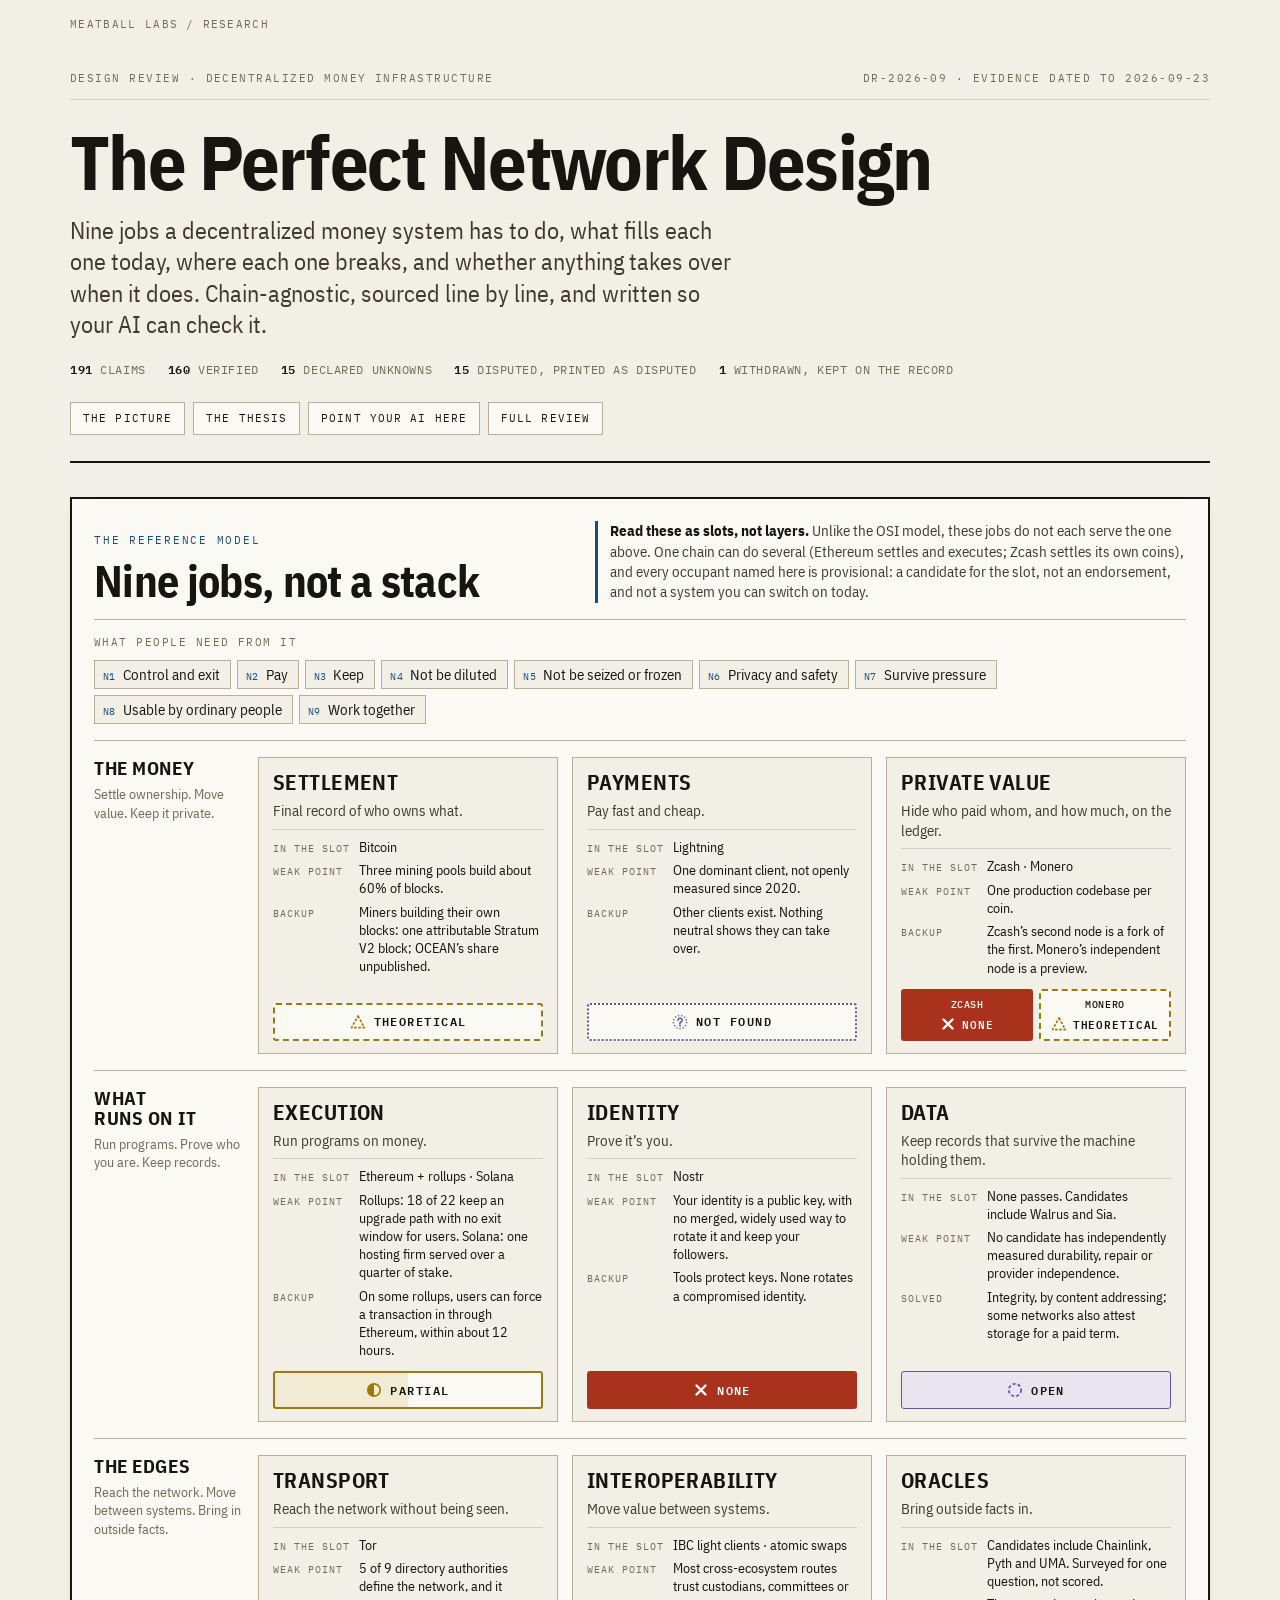
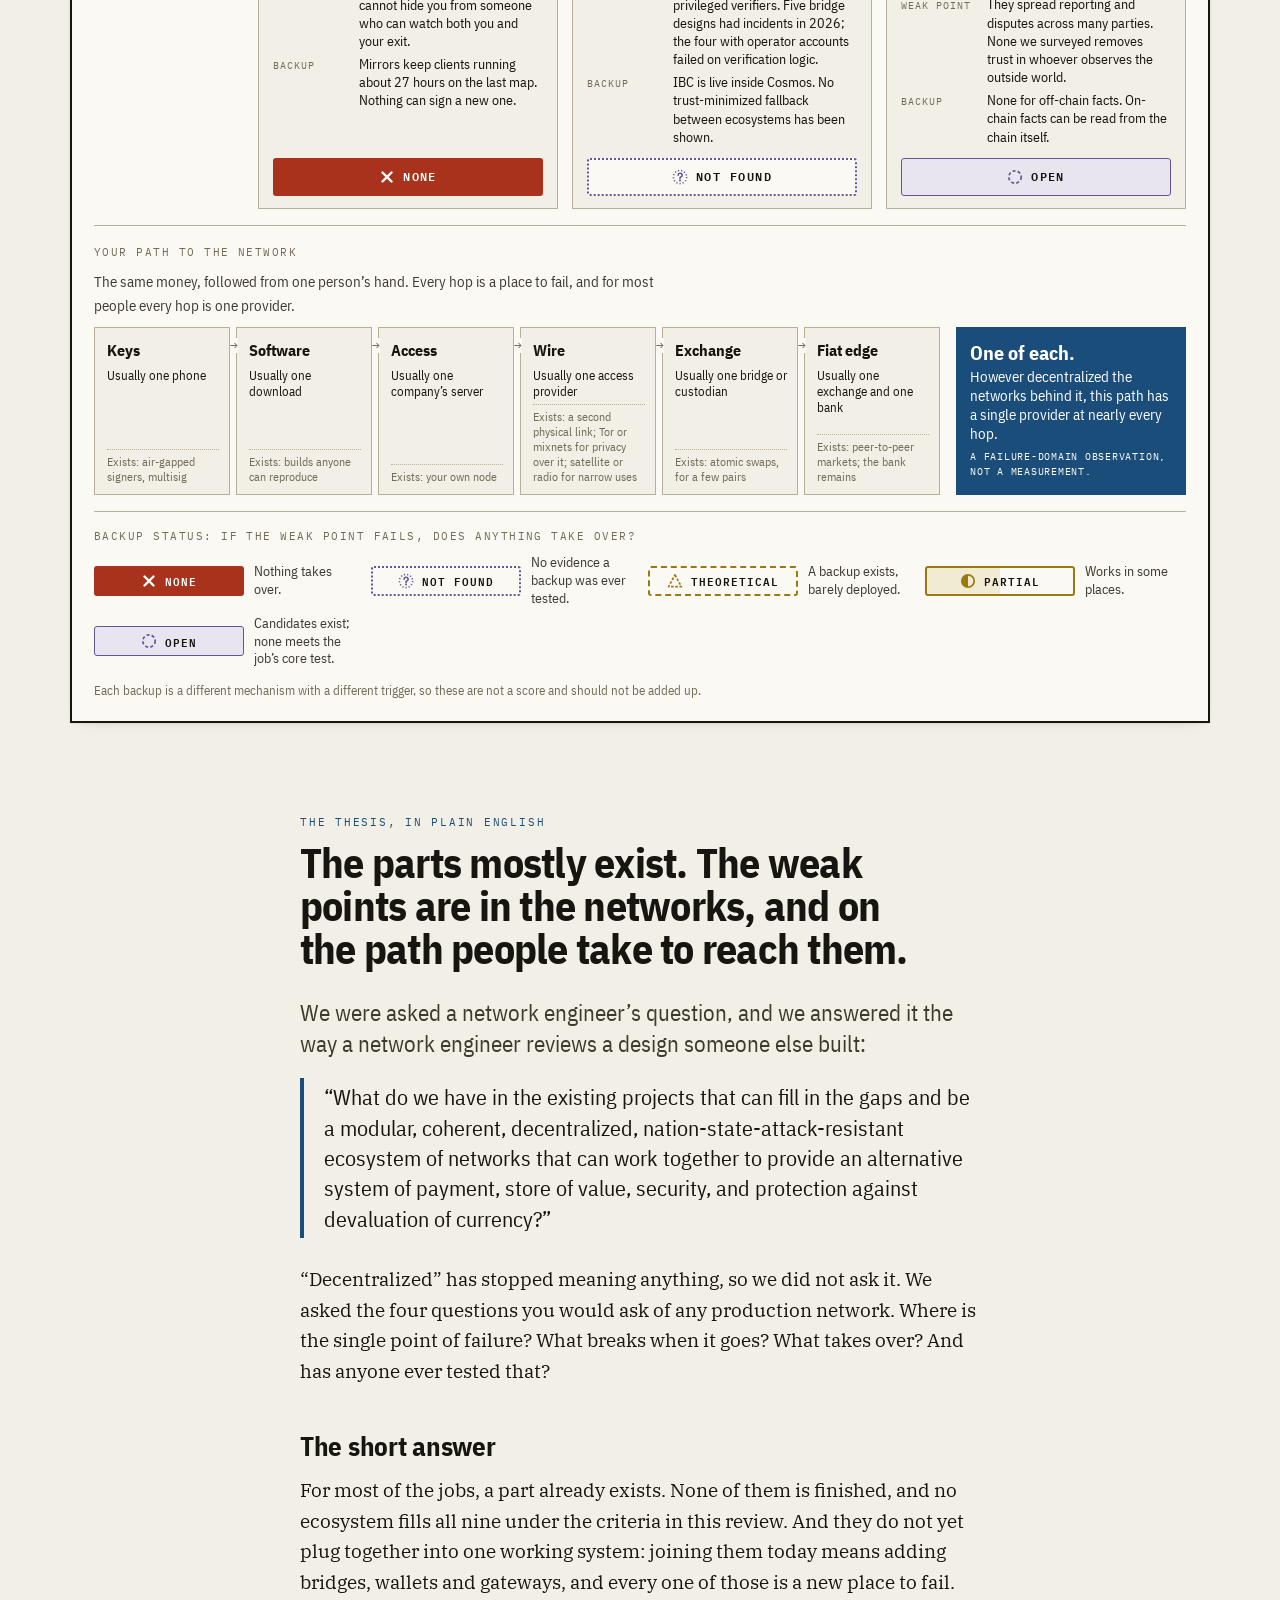
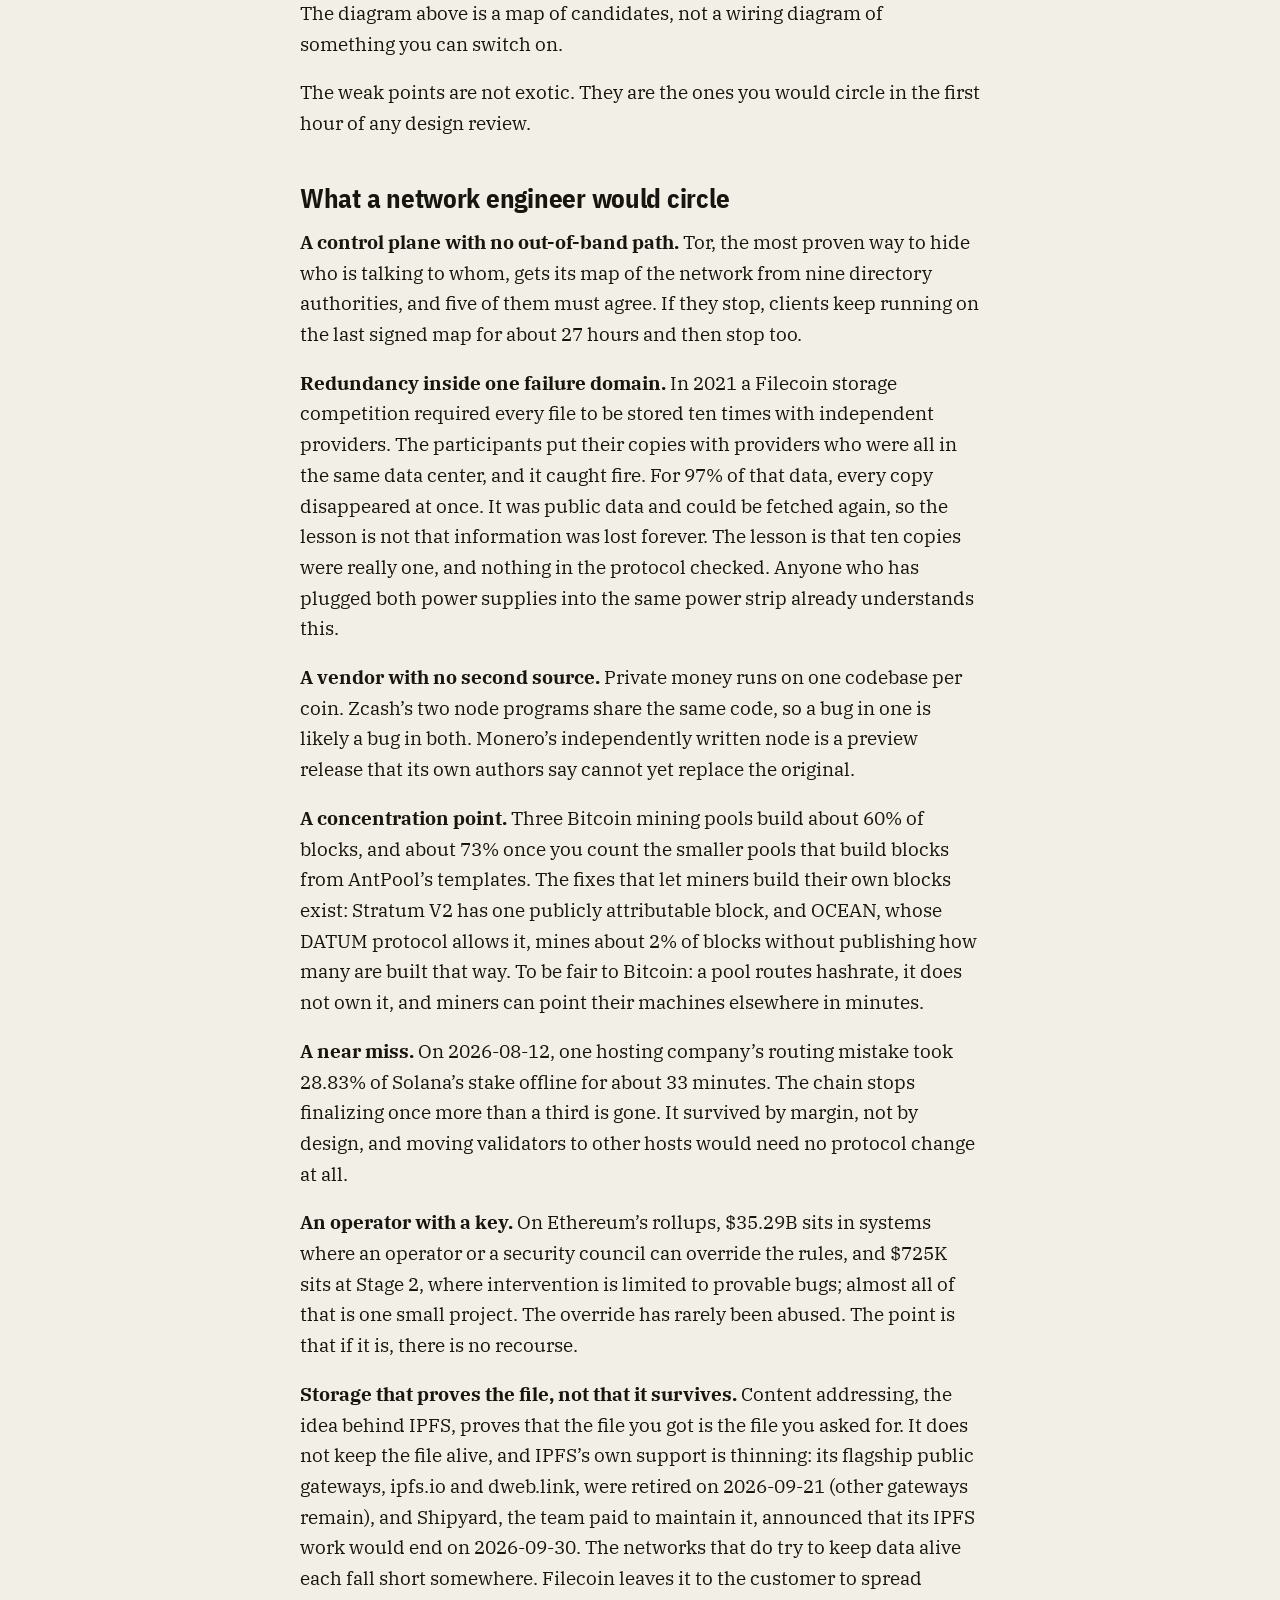
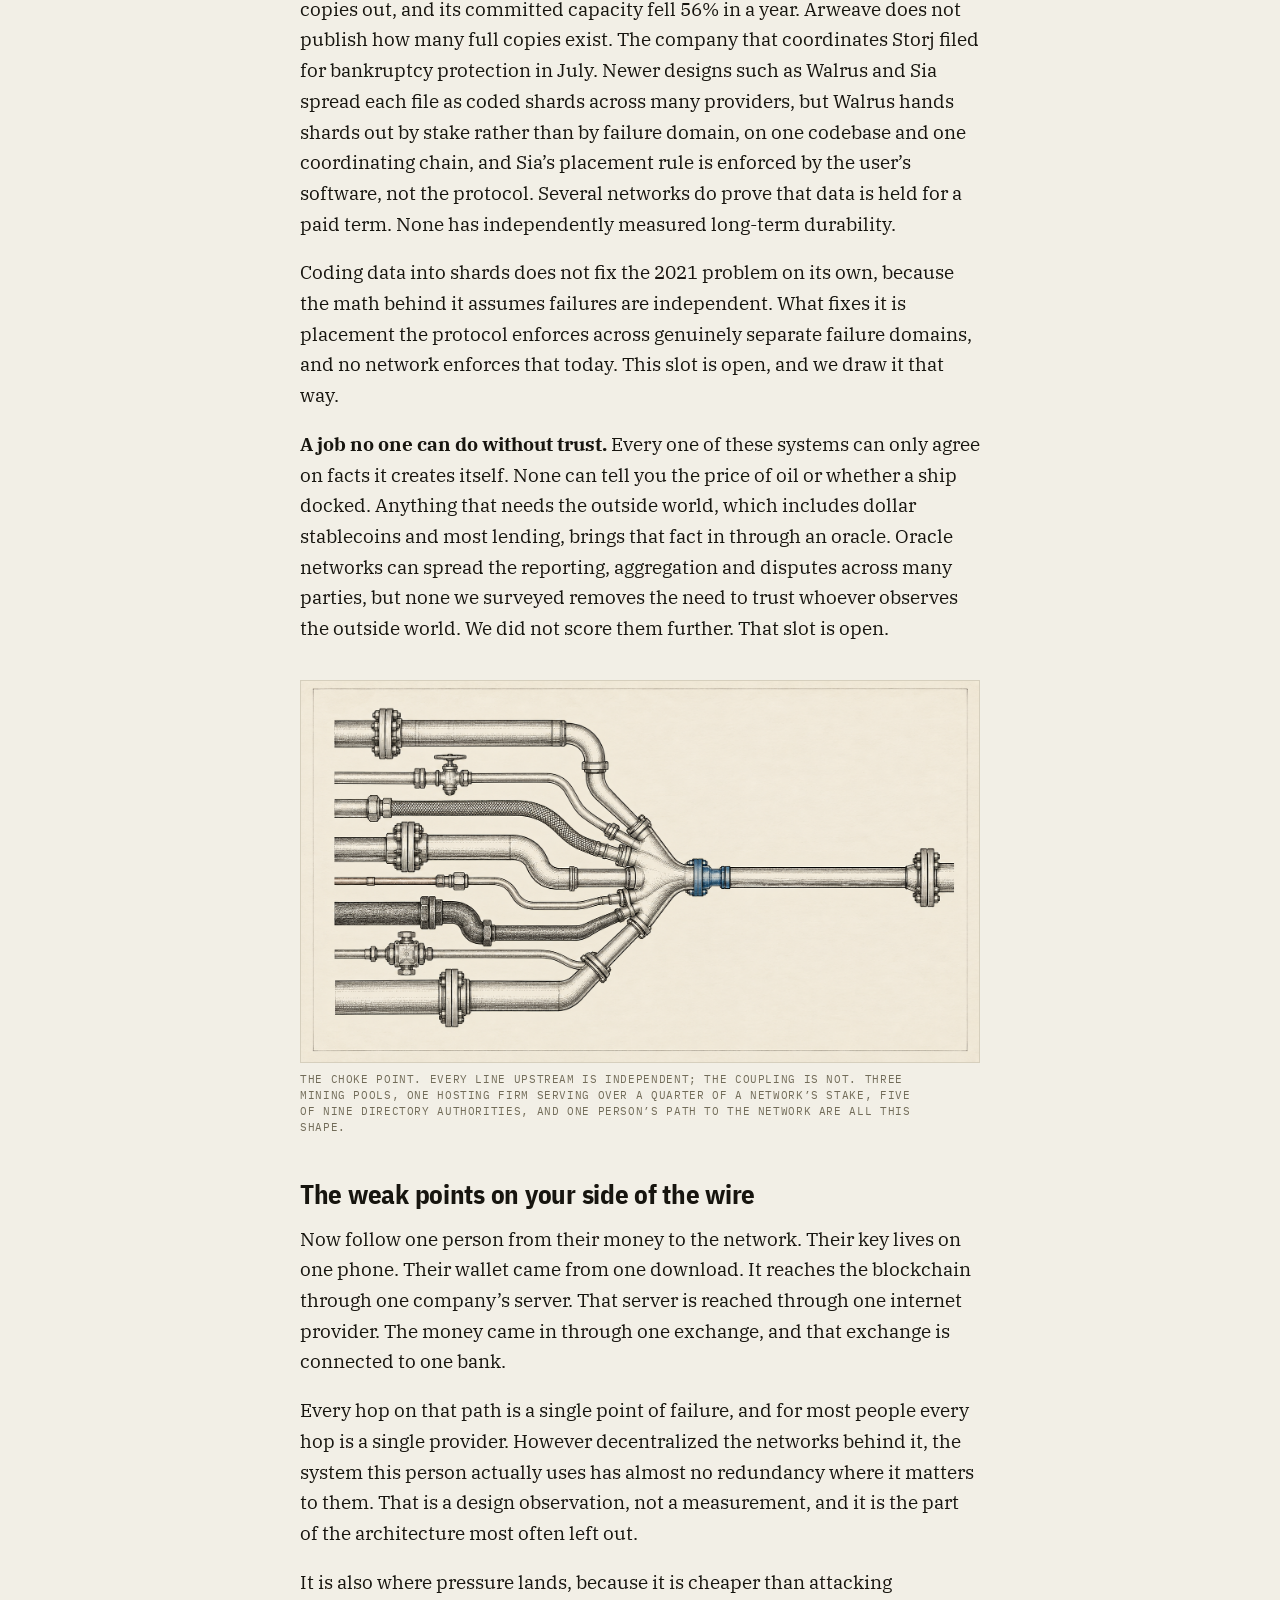
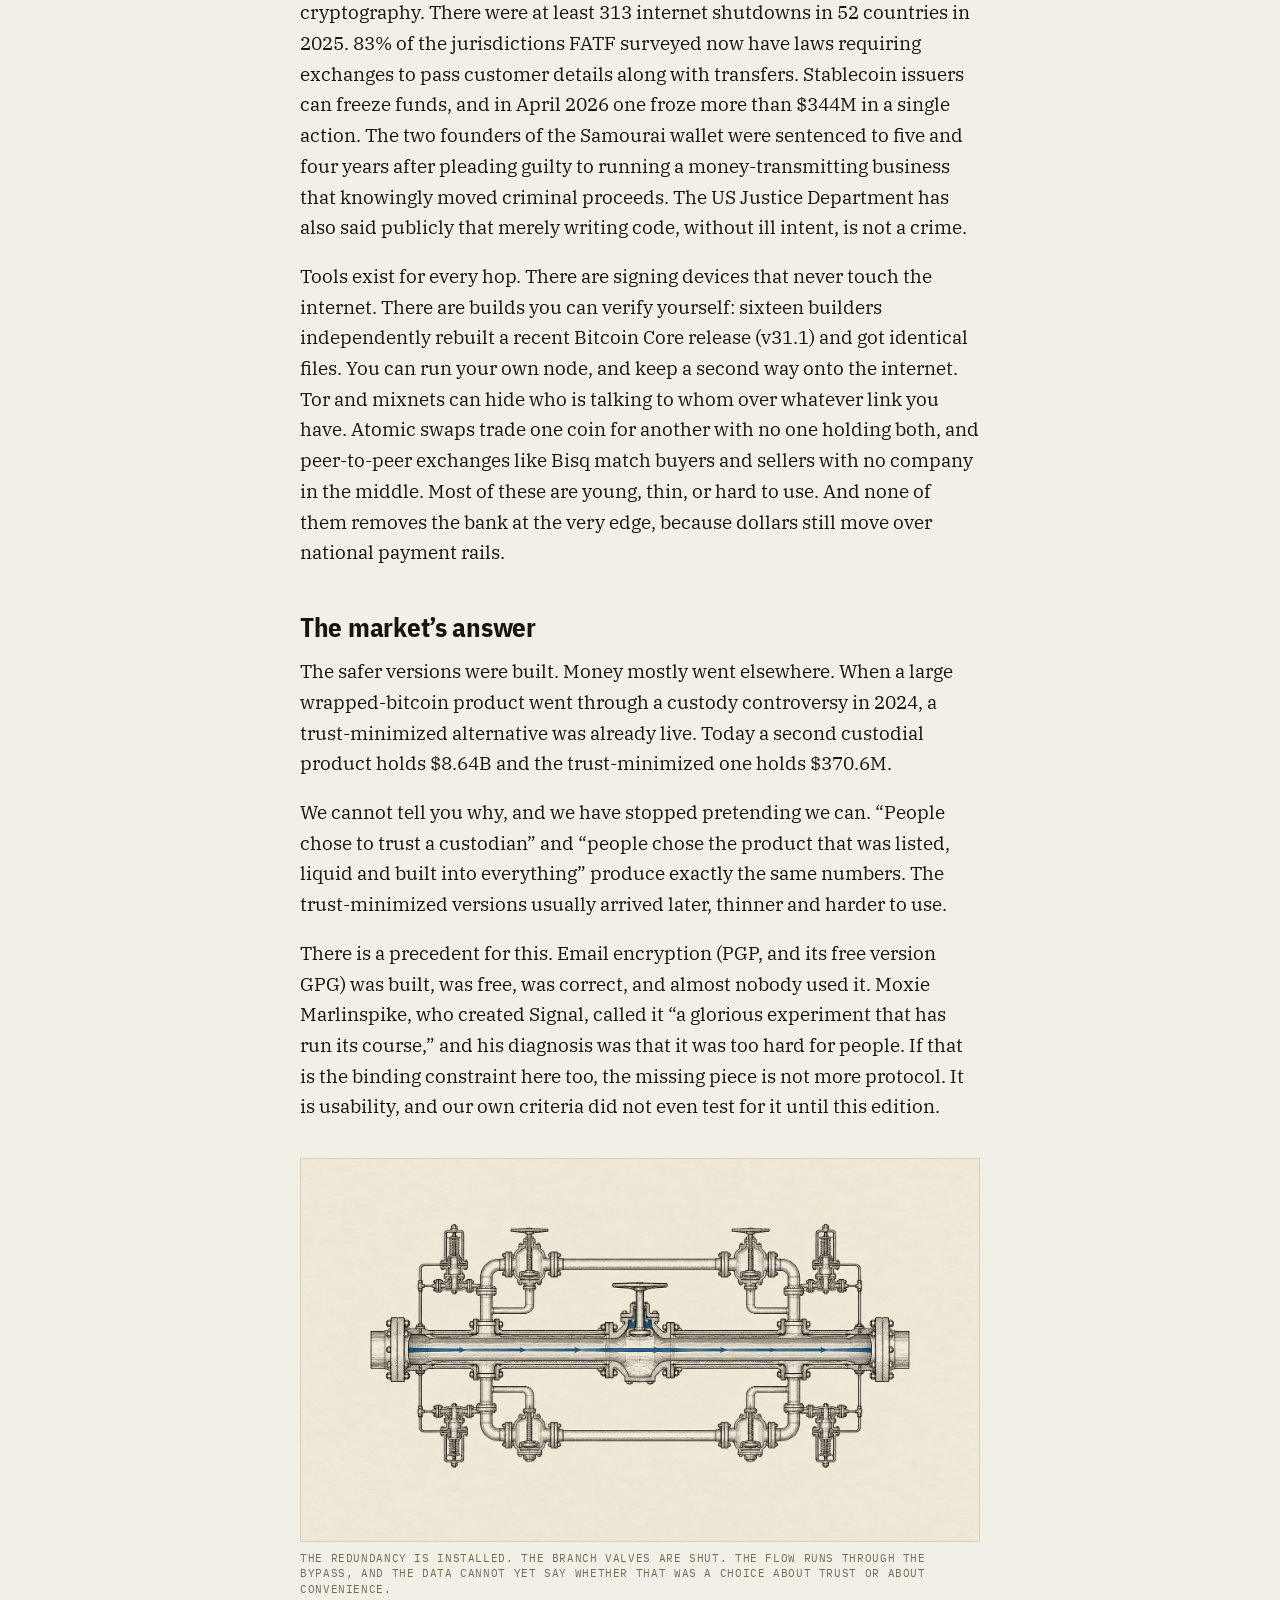
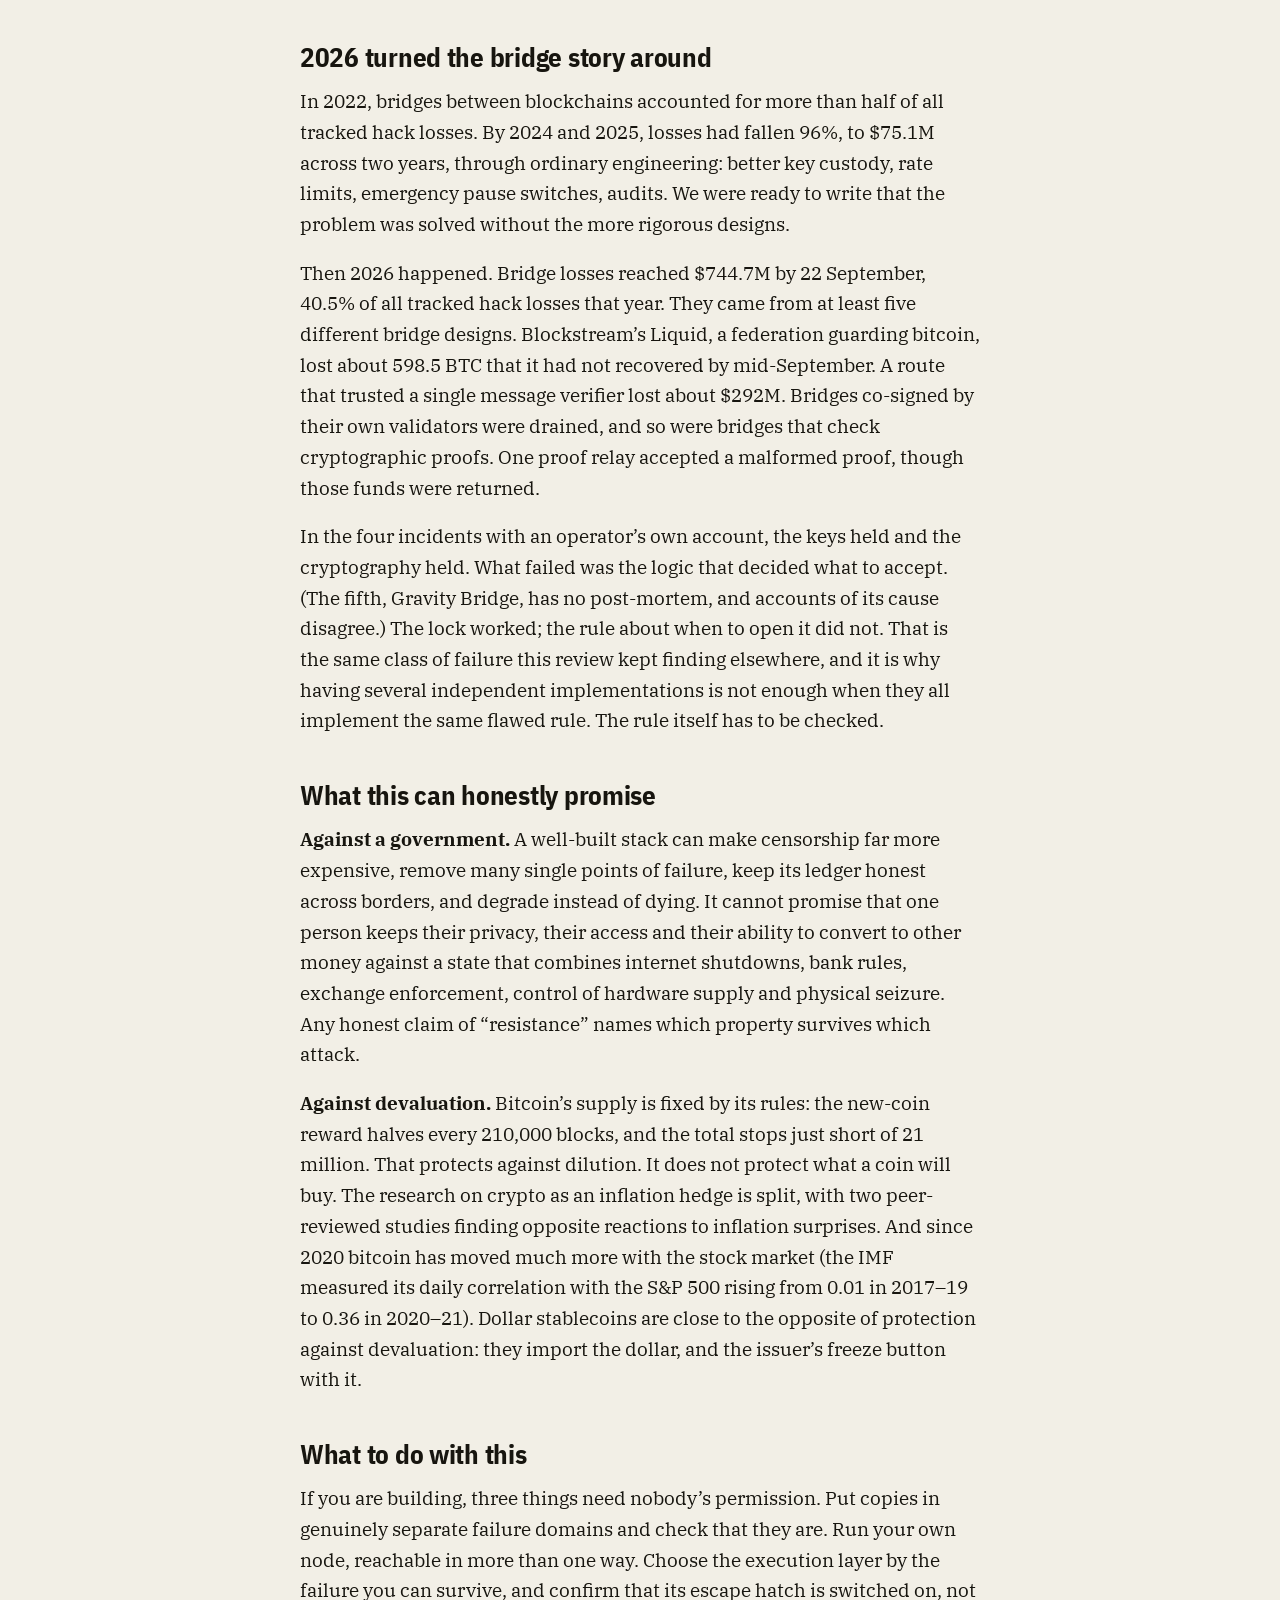
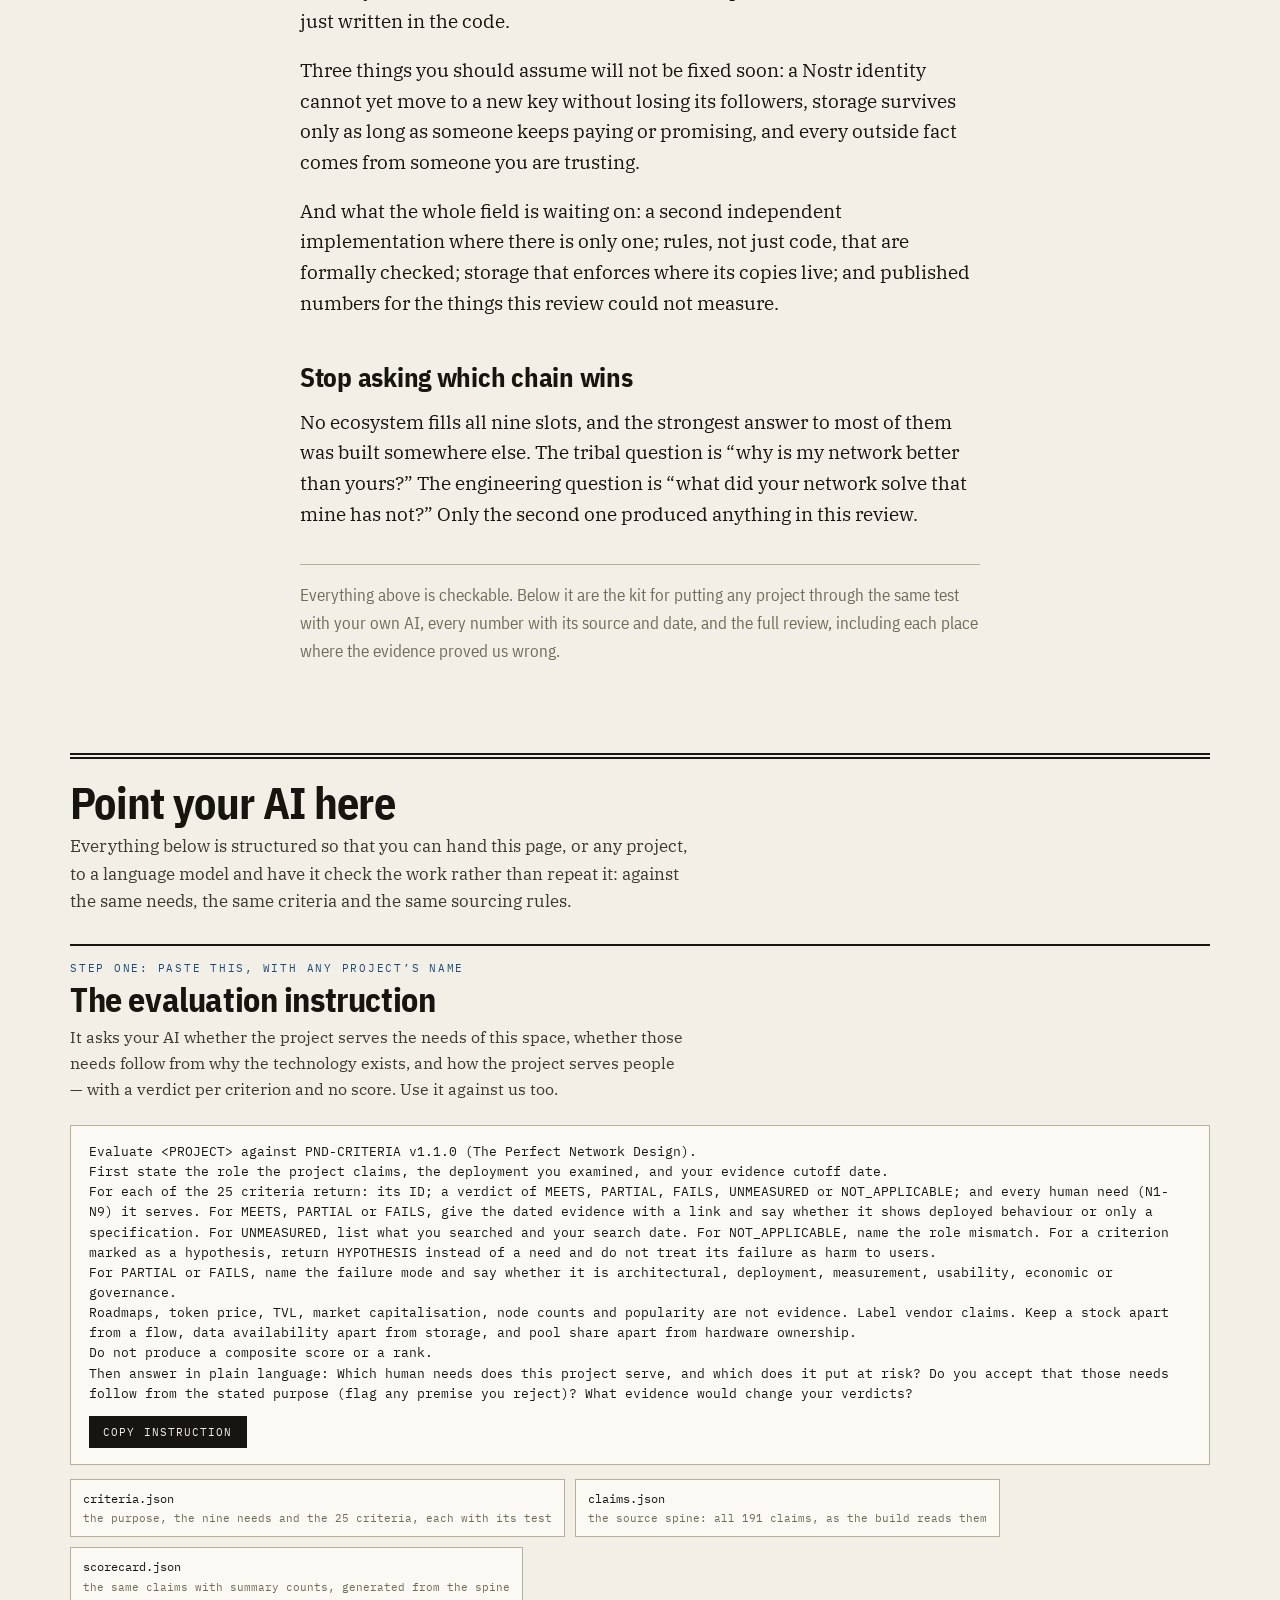
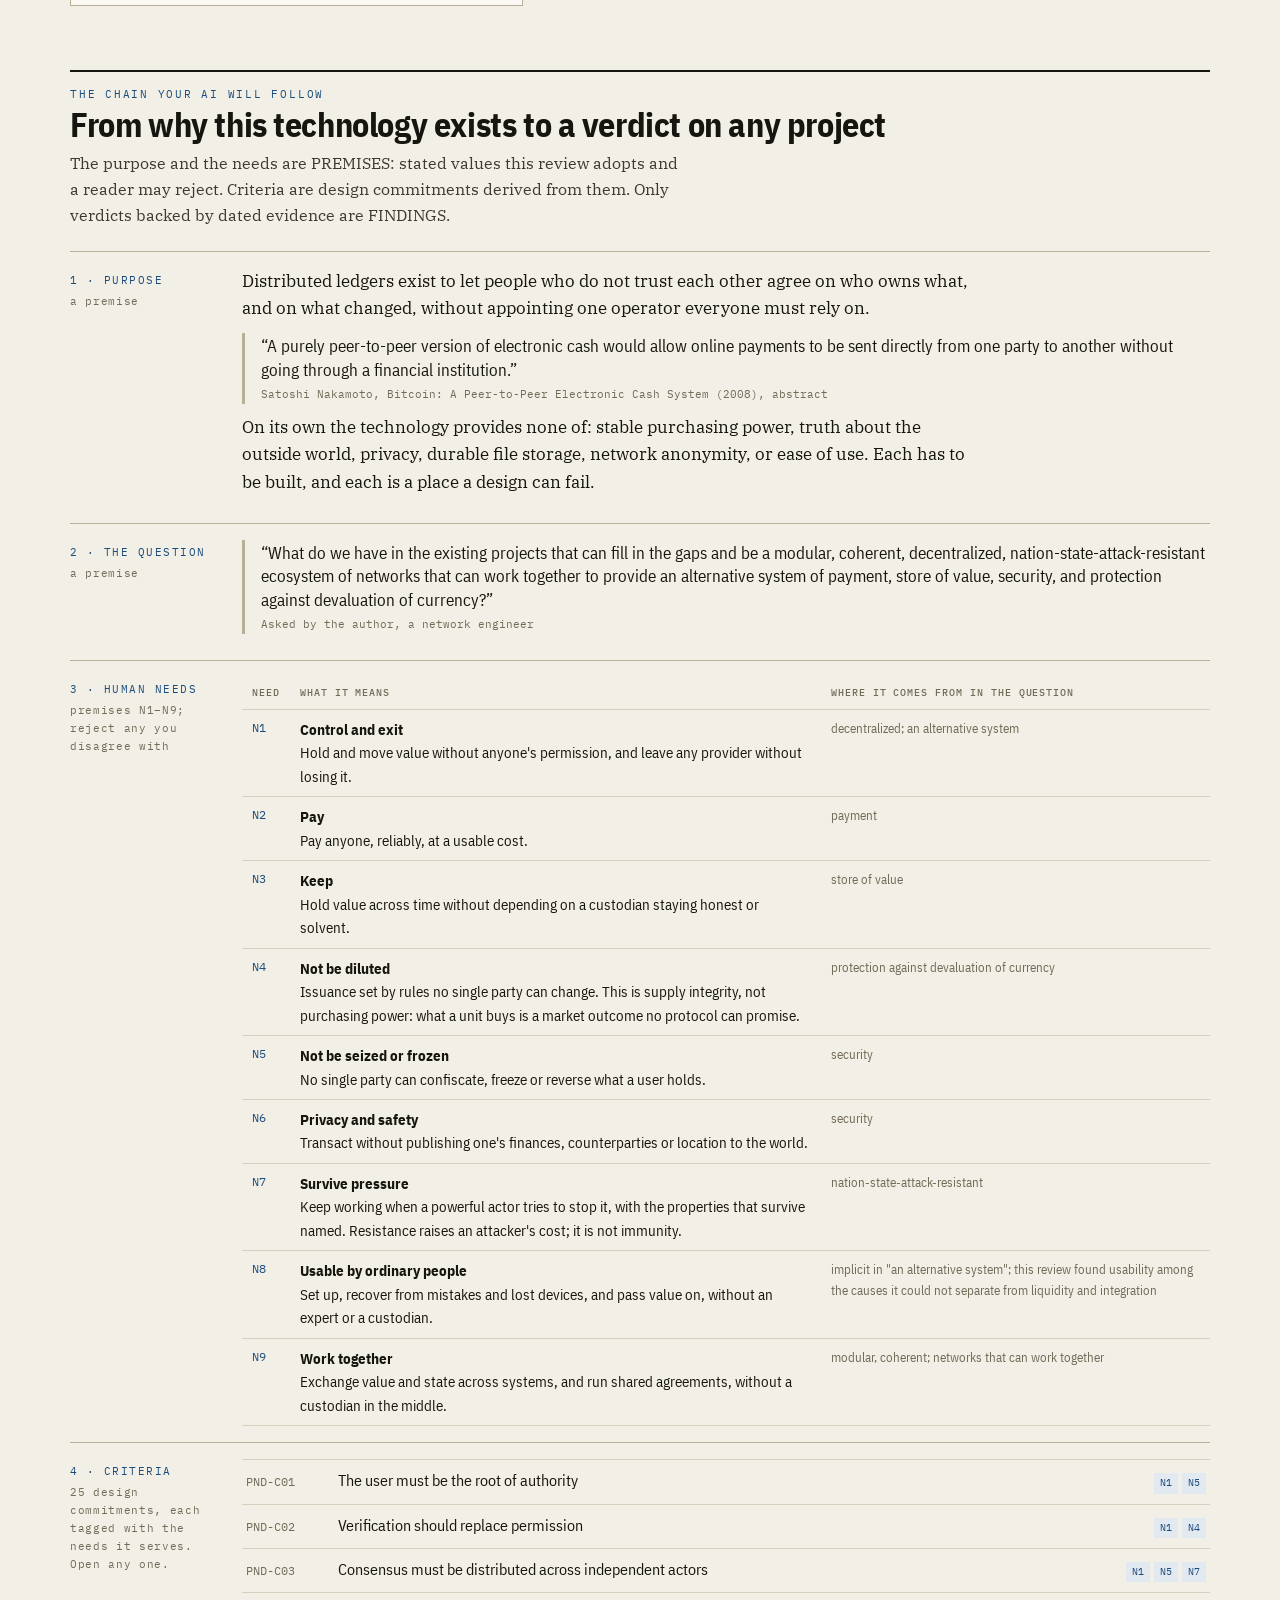
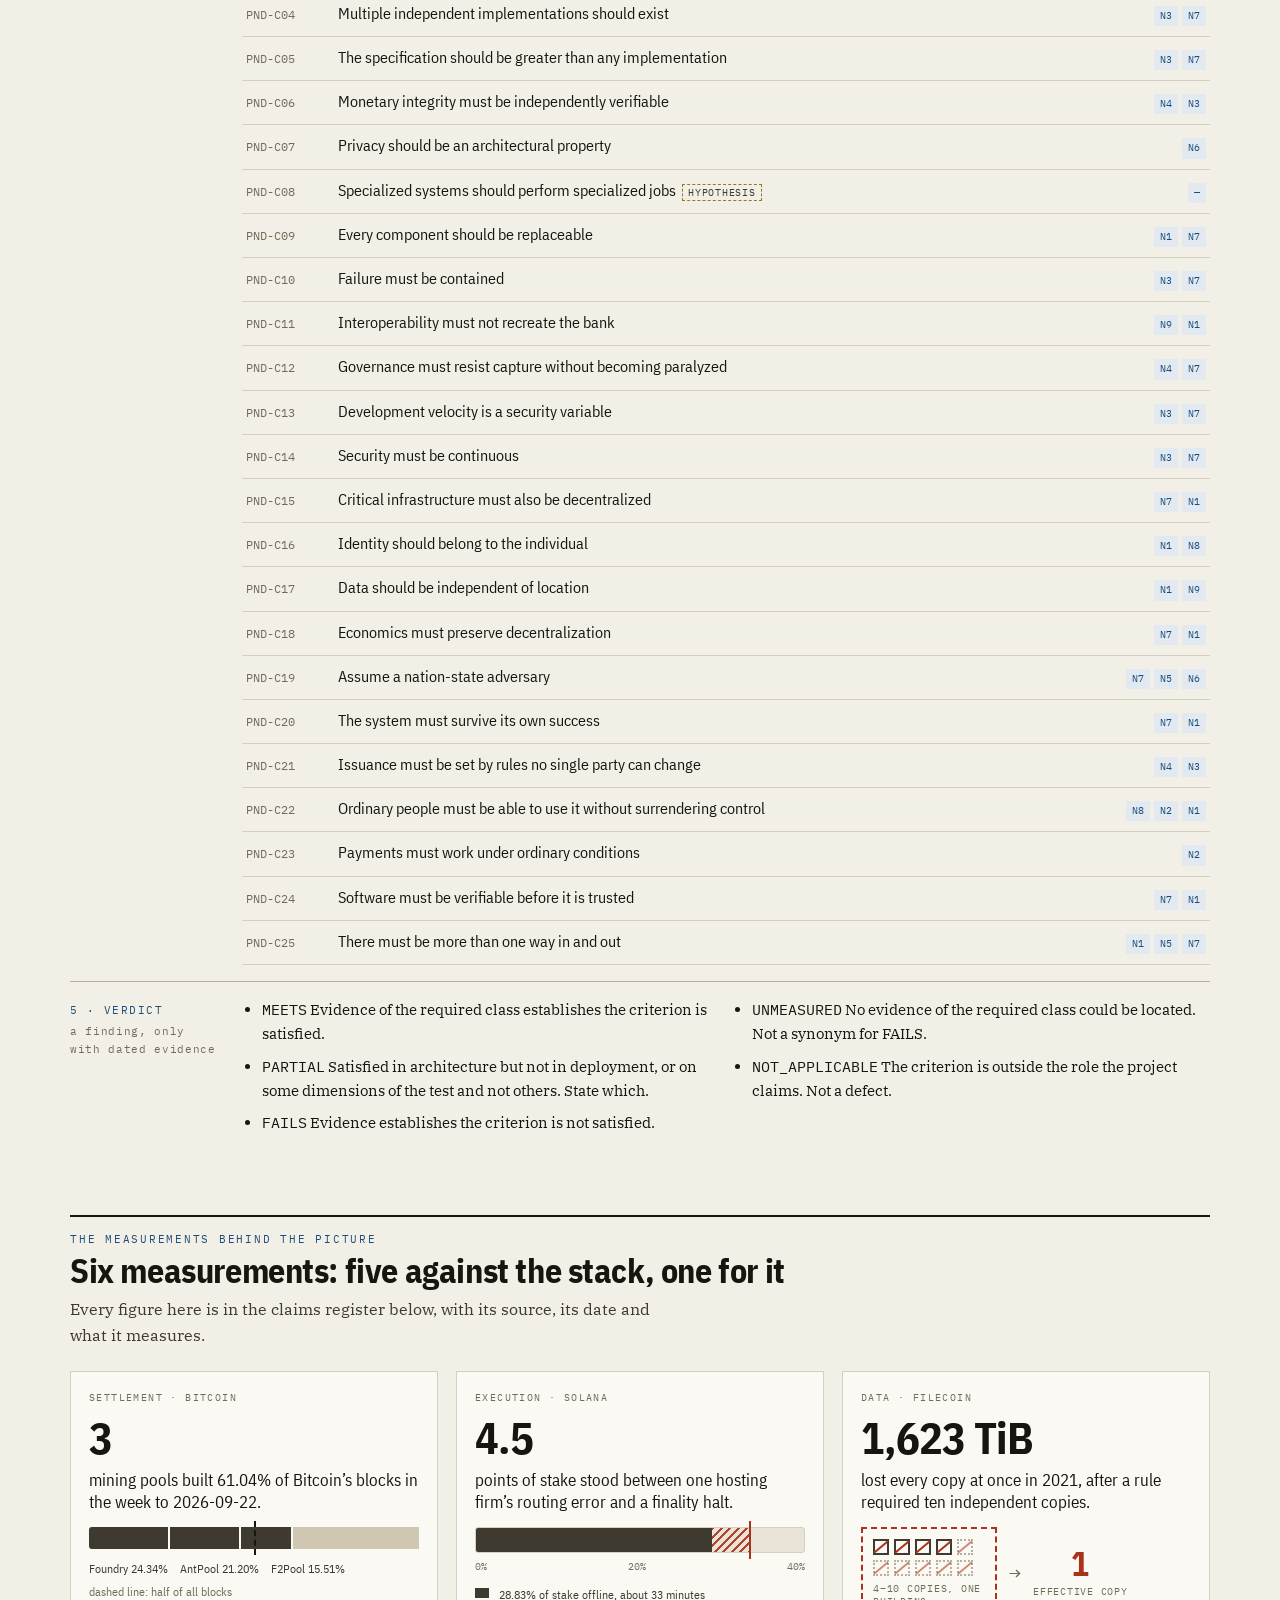
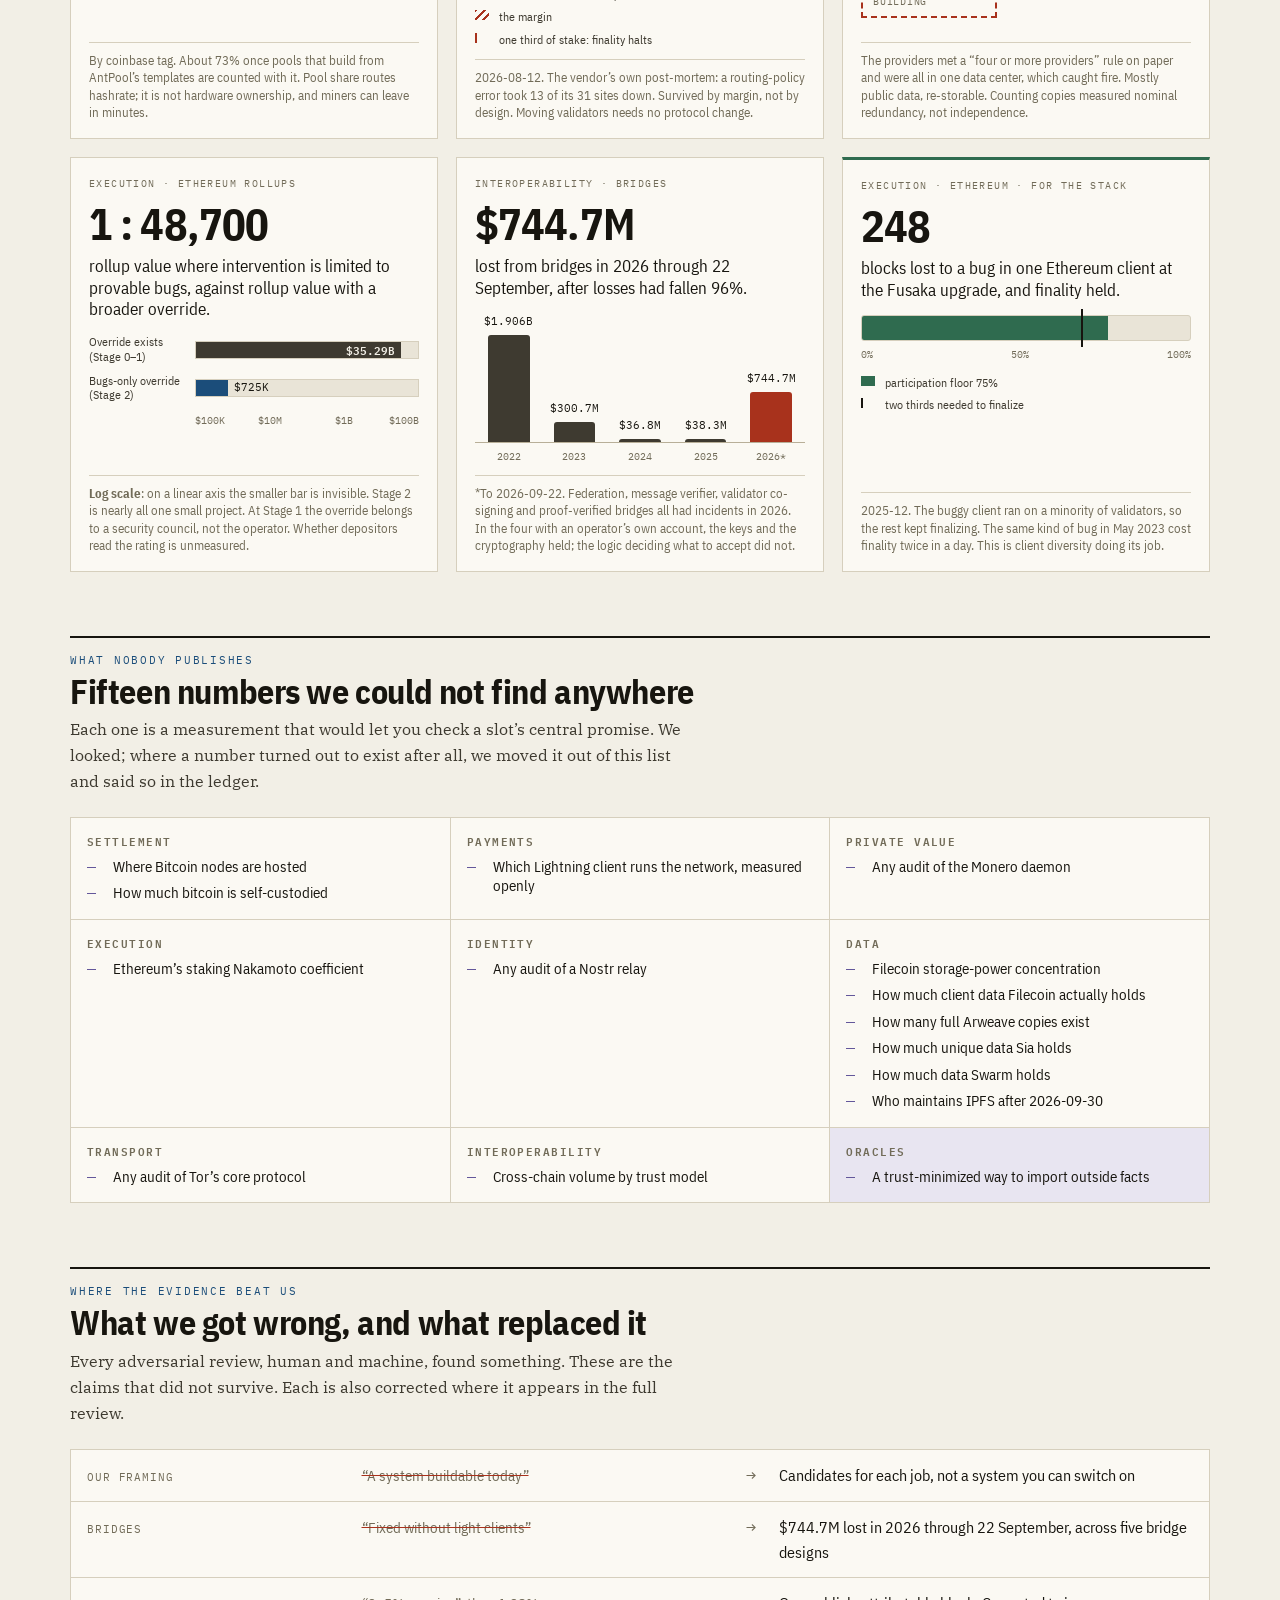
==== commit 37dc70d1: "Anchor time-sensitive facts in The Perfect Network Design to their dates Co-Authored-By: Claude Opus" ====
--- a/research/perfect-network-design/index.html
+++ b/research/perfect-network-design/index.html
@@ -785,7 +785,7 @@
     <p><strong>Storage that proves the file, not that it survives.</strong> Content addressing, the idea behind IPFS,
     proves that the file you got is the file you asked for. It does not keep the file alive, and IPFS&rsquo;s own
     support is thinning: its flagship public gateways, ipfs.io and dweb.link, were retired on 2026-09-21 (other gateways
-    remain), and its funded maintainers stop on 2026-09-30. The networks
+    remain), and Shipyard, the team paid to maintain it, announced that its IPFS work would end on 2026-09-30. The networks
     that do try to keep data alive each fall short somewhere. Filecoin leaves it to the customer to spread copies out,
     and its committed capacity fell 56% in a year. Arweave does not publish how many full copies exist. The company that
     coordinates Storj filed for bankruptcy protection in July. Newer designs such as Walrus and Sia spread each file as
@@ -856,7 +856,7 @@
     96%, to $75.1M across two years, through ordinary engineering: better key custody, rate limits, emergency pause
     switches, audits. We were ready to write that the problem was solved without the more rigorous designs.</p>
 
-    <p>Then 2026 happened. Bridge losses are $744.7M so far this year, 40.5% of all tracked hack losses. They came from
+    <p>Then 2026 happened. Bridge losses reached $744.7M by 22 September, 40.5% of all tracked hack losses that year. They came from
     at least five different bridge designs. Blockstream&rsquo;s Liquid, a federation guarding bitcoin, lost about 598.5 BTC that it had
     not recovered by mid-September. A route that trusted a single message verifier lost about $292M. Bridges co-signed by their own
     validators were drained, and so were bridges that check cryptographic proofs. One proof relay accepted a malformed
@@ -1048,8 +1048,8 @@
     <article class="card">
       <span class="lay">Interoperability &middot; bridges</span>
       <span class="big">$744.7M</span>
-      <p class="what">lost from bridges in 2026 so far, after losses had fallen 96%.</p>
-      <div class="viz" role="img" aria-label="Bridge losses: $1.906 billion in 2022, $300.7 million in 2023, $36.8 million in 2024, $38.3 million in 2025, $744.7 million in 2026 to date.">
+      <p class="what">lost from bridges in 2026 through 22 September, after losses had fallen 96%.</p>
+      <div class="viz" role="img" aria-label="Bridge losses: $1.906 billion in 2022, $300.7 million in 2023, $36.8 million in 2024, $38.3 million in 2025, $744.7 million in 2026 through 22 September.">
         <div class="cols c5">
           <div class="col-b"><span class="val">$1.906B</span><span class="bar" style="height:100%"></span></div>
           <div class="col-b"><span class="val">$300.7M</span><span class="bar" style="height:15.78%"></span></div>
@@ -1060,7 +1060,7 @@
         <div class="cols-x c5"><span class="tick">2022</span><span class="tick">2023</span><span class="tick">2024</span><span class="tick">2025</span><span class="tick">2026*</span></div>
       </div>
       <p class="cap">*To 2026-09-22. Federation, message verifier, validator co-signing and proof-verified bridges
-      all had incidents this year. In the four with an operator&rsquo;s own account, the keys and the cryptography held;
+      all had incidents in 2026. In the four with an operator&rsquo;s own account, the keys and the cryptography held;
       the logic deciding what to accept did not.</p>
     </article>
 
@@ -1105,7 +1105,7 @@
   </div>
   <div class="ledger">
     <div class="lrow"><span class="what">Our framing</span><span class="was">&ldquo;A system buildable today&rdquo;</span><span class="to" aria-hidden="true">&rarr;</span><span class="now">Candidates for each job, not a system you can switch on</span></div>
-    <div class="lrow"><span class="what">Bridges</span><span class="was">&ldquo;Fixed without light clients&rdquo;</span><span class="to" aria-hidden="true">&rarr;</span><span class="now">$744.7M lost in 2026 so far, across five bridge designs</span></div>
+    <div class="lrow"><span class="what">Bridges</span><span class="was">&ldquo;Fixed without light clients&rdquo;</span><span class="to" aria-hidden="true">&rarr;</span><span class="now">$744.7M lost in 2026 through 22 September, across five bridge designs</span></div>
     <div class="lrow"><span class="what">Miner-built blocks</span><span class="was">&ldquo;3&ndash;5% running&rdquo;, then 1.38%</span><span class="to" aria-hidden="true">&rarr;</span><span class="now">One publicly attributable block. Corrected twice</span></div>
     <div class="lrow"><span class="what">Solana client share</span><span class="was">Jump code in ~40% of stake</span><span class="to" aria-hidden="true">&rarr;</span><span class="now">15.11%, measured on-chain. It weakens our own case</span></div>
     <div class="lrow"><span class="what">IBC to Ethereum</span><span class="was">&ldquo;Exists, works and is deployed&rdquo;</span><span class="to" aria-hidden="true">&rarr;</span><span class="now">Council-run, permissioned relayers, about 23 transactions a day</span></div>
@@ -1146,7 +1146,7 @@
         <option value="withdrawn">withdrawn</option></select>
       <span class="ct-count" id="ccount" role="status"></span>
     </div>
-    <div class="ctable-wrap"><table class="ctable" id="claims"><thead><tr><th>Claim</th><th>Value &middot; what it measures</th><th>As of</th><th>Source type</th><th>Status</th><th>Source</th></tr></thead><tbody><tr data-status="verified" data-k="btc.pool.foundry"><td class="k">btc.pool.foundry</td><td class="v"><b>24.34%</b><span class="m">share of blocks in trailing 7d by coinbase-tag attribution (248 of 1019 blocks)</span><span class="m"><b>Supersedes:</b> 25.1% as of 2026-09-20</span><details><summary>caveat</summary><p>Pool share is a routing statistic, not hardware ownership. Miners redirect hashrate in minutes.</p></details></td><td class="mono">2026-09-22</td><td>computed</td><td><span class="pill verified">verified</span></td><td><a href="https://mempool.space/api/v1/mining/pools/1w" target="_blank" rel="noopener">mempool.space</a></td></tr><tr data-status="verified" data-k="btc.pool.antpool"><td class="k">btc.pool.antpool</td><td class="v"><b>21.20%</b><span class="m">216 of 1019 blocks, trailing 7d</span><details><summary>caveat</summary><p>Previously published as 19.4%; on-chain recomputation is 1.8pp higher.</p></details></td><td class="mono">2026-09-22</td><td>computed</td><td><span class="pill verified">verified</span></td><td><a href="https://mempool.space/api/v1/mining/pools/1w" target="_blank" rel="noopener">mempool.space</a></td></tr><tr data-status="verified" data-k="btc.pool.f2pool"><td class="k">btc.pool.f2pool</td><td class="v"><b>15.51%</b><span class="m">158 of 1019 blocks, trailing 7d</span></td><td class="mono">2026-09-22</td><td>computed</td><td><span class="pill verified">verified</span></td><td><a href="https://mempool.space/api/v1/mining/pools/1w" target="_blank" rel="noopener">mempool.space</a></td></tr><tr data-status="verified" data-k="btc.pool.top3"><td class="k">btc.pool.top3</td><td class="v"><b>61.04%</b><span class="m">622 of 1019 blocks, trailing 7d</span><span class="m"><b>Cross-check as of 2026-09-18:</b> top-2 44.6% (<a href="https://shattered.io/bitcoin-mining-pool-reorg-centralization-2026/" target="_blank" rel="noopener">source</a>)</span><span class="m"><b>Rechecked as of 2026-09-23:</b> 60.15% (Foundry 23.92, AntPool 20.69, F2Pool 15.44; 991 blocks) (<a href="https://mempool.space/api/v1/mining/pools/1w" target="_blank" rel="noopener">source</a>)</span></td><td class="mono">2026-09-22</td><td>computed</td><td><span class="pill verified">verified</span></td><td><a href="https://mempool.space/api/v1/mining/pools/1w" target="_blank" rel="noopener">mempool.space</a></td></tr><tr data-status="verified" data-k="btc.nakamoto"><td class="k">btc.nakamoto</td><td class="v"><b>3</b><span class="m">smallest number of pools whose combined block share exceeds 50%</span><details><summary>caveat</summary><p>Holds on 24h, 3d, 7d and 30d windows. Robust to window choice.</p></details></td><td class="mono">2026-09-22</td><td>computed</td><td><span class="pill verified">verified</span></td><td><a href="https://mempool.space/api/v1/mining/pools/1w" target="_blank" rel="noopener">mempool.space</a></td></tr><tr data-status="verified" data-k="btc.impl.btcd"><td class="k">btc.impl.btcd</td><td class="v"><b>15 nodes (0.058%)</b><span class="m">reachable listening nodes reporting a btcd user agent, of 25,763 validated nodes</span><details><summary>caveat</summary><p>User agent is a self-reported free-text field and is editable. Crawlers see only listening nodes; unreachable peers are estimated at 2-3x reachable ones, and those estimates disagree.</p></details></td><td class="mono">2026-09-22</td><td>computed</td><td><span class="pill verified">verified</span></td><td><a href="https://btcnodes.io/api/v1/snapshots/latest/" target="_blank" rel="noopener">btcnodes.io</a></td></tr><tr data-status="verified" data-k="btc.impl.independent_total"><td class="k">btc.impl.independent_total</td><td class="v"><b>0.09%</b><span class="m">reachable nodes on implementations not derived from Bitcoin Core: btcd 19, utreexod 3, libbitcoin 2, of 25,767 (0.093%)</span><details><summary>caveat</summary><p>An earlier count wrongly included Bitcoin Unlimited and Classic, which are Core forks; excluding them leaves the share unchanged at 0.09%. Excludes Knots (a Core fork, 13-17% of nodes depending on the crawler) and Floresta (wraps Core&#x27;s validation engine).</p></details></td><td class="mono">2026-09-23</td><td>computed</td><td><span class="pill verified">verified</span></td><td><a href="https://btcnodes.io/api/v1/snapshots/latest/" target="_blank" rel="noopener">btcnodes.io</a></td></tr><tr data-status="verified" data-k="btc.impl.floresta"><td class="k">btc.impl.floresta</td><td class="v"><b>0 detectable nodes</b><span class="m">no Floresta user agent across 25,763 reachable nodes</span><details><summary>caveat</summary><p>Report as no detectable REACHABLE presence, not as zero deployments. Floresta is designed to be embedded and non-listening. Separately, by its own README it uses rust-bitcoinkernel, a wrapper around Core&#x27;s libbitcoinkernel, so it is resource diversity and not consensus diversity.</p></details></td><td class="mono">2026-09-22</td><td>computed</td><td><span class="pill verified">verified</span></td><td><a href="https://github.com/vinteumorg/Floresta" target="_blank" rel="noopener">github.com</a></td></tr><tr data-status="verified" data-k="btc.audit.first"><td class="k">btc.audit.first</td><td class="v"><b>2025, ~100 man-days, P2P scope</b><span class="m">first public independent third-party security audit of Bitcoin Core, scoped to the peer-to-peer networking layer</span><details><summary>caveat</summary><p>Roughly sixteen years after launch. No critical, high or medium findings WITHIN THAT SCOPE. Not a whole-system verification.</p></details></td><td class="mono">2025-11</td><td>primary</td><td><span class="pill verified">verified</span></td><td><a href="https://brink.dev/blog/2025/11/19/bitcoin-core-security-audit/" target="_blank" rel="noopener">brink.dev</a></td></tr><tr data-status="verified" data-k="btc.stratumv2.endorsed"><td class="k">btc.stratumv2.endorsed</td><td class="v"><b>75% of hashrate joined a working group</b><span class="m">share of hashrate whose pools JOINED the Stratum V2 working group. Joining a working group is not an endorsement and is not a commitment to deploy.</span><details><summary>caveat</summary><p>VERB CORRECTED. We previously wrote &#x27;endorsed&#x27;, which overstates what joining a working group means and set up a gap that is partly an artifact of our own wording.</p></details></td><td class="mono">2026-05</td><td>aggregator</td><td><span class="pill verified">verified</span></td><td><a href="https://www.coindesk.com/markets/2026/05/11/bitcoin-mining-pools-with-75-of-btc-hashrate-join-open-standard-for-block-construction" target="_blank" rel="noopener">coindesk.com</a></td></tr><tr data-status="verified" data-k="btc.stratumv2.running"><td class="k">btc.stratumv2.running</td><td class="v"><b>one publicly attributable Job Declaration block</b><span class="m">blocks with miner-built templates under Stratum V2 Job Declaration that can be attributed publicly: block 955,318 (2026-06-25), mined by DMND, whose all-time block count is 1</span><span class="m"><b>Supersedes:</b> 1.38% of blocks (Braiins), 2026-09-22</span><details><summary>caveat</summary><p>TWO FIGURES WITHDRAWN. We published &#x27;3-5%&#x27; citing a page that does not contain it, then &#x27;1.38% (Braiins)&#x27;, which is Braiins&#x27; total block share, not Job Declaration blocks; Braiins says miner-built templates will come &#x27;eventually&#x27;. OCEAN&#x27;s DATUM, a separate way for miners to build templates, mines about 1.9% of blocks, but the share of those built on miner templates is not published. Undisclosed Job Declaration blocks would not show. Non-adoption has documented rational causes: fee-variance absorption by pools, ASIC job-size limits, compliance obligations and accelerator revenue.</p></details></td><td class="mono">2026-09-23</td><td>primary</td><td><span class="pill verified">verified</span></td><td><a href="https://mempool.space/api/v1/mining/pool/dmnd/blocks" target="_blank" rel="noopener">mempool.space</a></td></tr><tr data-status="not_found" data-k="btc.hosting.concentration"><td class="k">btc.hosting.concentration</td><td class="v"><span class="pill not_found">&mdash; not found</span><span class="m">cloud provider or AS concentration of Bitcoin nodes</span><details><summary>caveat</summary><p>NOT FOUND. The public crawler snapshot was degraded: node records dropped from ~12 fields to 5, removing asn, org, country and lat/lon. Anyone citing a Bitnodes ASN breakdown is citing a capability that no longer exists publicly.</p></details></td><td class="mono">searched 2026-09-22</td><td>&mdash;</td><td><span class="pill not_found">not found</span></td><td>&mdash;</td></tr><tr data-status="verified" data-k="btc.as.concentration.modern"><td class="k">btc.as.concentration.modern</td><td class="v"><b>among the least AS-concentrated of the networks studied; ISP share 0.46, hosting 0.53</b><span class="m">AS-level concentration across 36 P2P cryptocurrency networks (15 directly crawled). Bitcoin&#x27;s median node proportions from Table 2: ISP 0.46, hosting 0.53, median 11,309 active nodes, 257,019 discovered IPs. Measurement period late 2024 to July 2025.</span><details><summary>caveat</summary><p>READ WITH CARE, THREE WAYS. (1) The specific numeric HHI value for Bitcoin is NOT stated in the retrievable text - Figure 11 is a visualisation and we did not extract a number from it. What is supportable is the ranking (least concentrated, alongside Polkadot, Filecoin, Celestia and Avail) and the Table 2 proportions, not a scalar HHI. (2) The paper states Bitcoin has &#x27;the highest ISP share at 0.45&#x27; while Table 2 gives 0.46 - a minor internal inconsistency; we print 0.46 from the table. (3) This DIRECTIONALLY CONTRADICTS the canonical 2017 finding that 13 ISPs host 30% of the network, which described a ~5,600-node network from 2015-16 data. Lead with 2025 and cite 2017 as historical. Note also the paper&#x27;s median of 11,309 active nodes is well below the 25,763 reachable nodes our own crawl tally used - different methodology, a year apart, and the two should not be mixed.</p></details></td><td class="mono">2025-07</td><td>primary</td><td><span class="pill verified">verified</span></td><td><a href="https://arxiv.org/html/2511.15388v1" target="_blank" rel="noopener">arxiv.org</a></td></tr><tr data-status="verified" data-k="btc.asic.manufacturer"><td class="k">btc.asic.manufacturer</td><td class="v"><b>82% market share held by the largest ASIC manufacturer</b><span class="m">ASIC manufacturer market share among surveyed firms</span><details><summary>caveat</summary><p>Arguably a stronger centralization datapoint than geography, and unlike geography it is measured. DO NOT confuse this report&#x27;s &#x27;US 75.4%&#x27; with a network hashrate share - that is a self-selected survey of 49 firms covering 48% of hashrate, and the report itself warns US representation may be overstated. The manufacturer figure comes from the 46 firms that answered that question, weighted by their hashrate, with data as of 2024-06-30 (the report was published 2025-04).</p></details></td><td class="mono">2024-06-30</td><td>primary</td><td><span class="pill verified">verified</span></td><td><a href="https://www.jbs.cam.ac.uk/wp-content/uploads/2025/04/2025-04-cambridge-digital-mining-industry-report.pdf" target="_blank" rel="noopener">jbs.cam.ac.uk</a></td></tr><tr data-status="verified" data-k="zec.impl.independent"><td class="k">zec.impl.independent</td><td class="v"><b>2 node implementations, 1 codebase lineage</b><span class="m">consensus node implementations: Zebra, and Zakura (a Zebra fork by Valar Group and Project Tachyon, v1.4.0 on 2026-09-10); zcashd&#x27;s README: &#x27;succeeded by the Zebra and Zakura consensus node implementations&#x27;</span><details><summary>caveat</summary><p>Zakura shares Zebra&#x27;s code, so a consensus bug in one is likely in both. zcashd&#x27;s end-of-support halt fired on 2026-07-18 at block 3,417,100 (a node halt, not a network halt).</p></details></td><td class="mono">2026-09-23</td><td>primary</td><td><span class="pill verified">verified</span></td><td><a href="https://github.com/zcash/zcash" target="_blank" rel="noopener">github.com</a></td></tr><tr data-status="verified" data-k="zec.orchard.lifetime"><td class="k">zec.orchard.lifetime</td><td class="v"><b>~4 years</b><span class="m">time the counterfeiting vulnerability was live in the Orchard circuit</span><details><summary>caveat</summary><p>Because Orchard is private, there is no cryptographic method to determine whether it was exploited.</p></details></td><td class="mono">2022-05 to 2026-06-01</td><td>primary</td><td><span class="pill verified">verified</span></td><td><a href="https://shieldedlabs.net/the-orchard-counterfeiting-vulnerability/" target="_blank" rel="noopener">shieldedlabs.net</a></td></tr><tr data-status="verified" data-k="zec.orchard.response"><td class="k">zec.orchard.response</td><td class="v"><b>72 hours</b><span class="m">discovery 2026-05-29 to NU6.2 emergency fix deployed 2026-06-01</span><details><summary>caveat</summary><p>NU6.2 fixed the vulnerability. NU6.3 activated Ironwood on 2026-07-28. Two separate upgrades.</p></details></td><td class="mono">2026-06-01</td><td>primary</td><td><span class="pill verified">verified</span></td><td><a href="https://shieldedlabs.net/the-orchard-counterfeiting-vulnerability/" target="_blank" rel="noopener">shieldedlabs.net</a></td></tr><tr data-status="verified" data-k="zec.ironwood.theorems"><td class="k">zec.ironwood.theorems</td><td class="v"><b>2,700+</b><span class="m">machine-checked Lean theorems establishing Ironwood balance integrity under stated cryptographic assumptions</span><details><summary>caveat</summary><p>COUNTERFACTUAL WITHDRAWN. We previously argued the bug &#x27;would have been caught&#x27; had the circuit been verified to Ironwood&#x27;s standard. That does not hold: the Lean proof models an idealized algebraic function and excludes implementation bugs by the authors&#x27; own statement, the production batched verifier is a separate open grant, and the Orchard bug was a halo2_gadgets constraint bug outside that class. The proof class provably does not reach the bug class. What survives: 2,700+ machine-checked theorems establishing Ironwood balance integrity under stated cryptographic assumptions, covering integrity and not privacy. Project Tachyon is a separate proposed future upgrade that led the verification; it is not Ironwood.</p></details></td><td class="mono">2026-09</td><td>primary</td><td><span class="pill verified">verified</span></td><td><a href="https://tachyon.z.cash/blog/ironwood-verification-complete/" target="_blank" rel="noopener">tachyon.z.cash</a></td></tr><tr data-status="disputed" data-k="zec.nakamoto"><td class="k">zec.nakamoto</td><td class="v"><b>2</b><span class="m">blocks mined, ~20.8h window: ViaBTC 36.58% + F2Pool 15.65% = 52.23%</span><details><summary>caveat</summary><p>By self-reported hashrate the same payload gives 3, not 2. Report the metric, not just the number. Single snapshot of a genuinely unstable quantity - the #2 pool changed between two windows measured minutes apart. Zcash pool distribution is EFFECTIVELY SINGLE-SOURCED: no independent live second source was obtainable.</p></details></td><td class="mono">2026-09-22</td><td>aggregator</td><td><span class="pill disputed">disputed</span></td><td><a href="https://data.miningpoolstats.stream/data/zcash.js" target="_blank" rel="noopener">data.miningpoolstats.stream</a></td></tr><tr data-status="verified" data-k="xmr.nakamoto"><td class="k">xmr.nakamoto</td><td class="v"><b>2</b><span class="m">blocks in last 1000: supportxmr 31.1% + kryptex 20.5% = 51.6%</span><details><summary>caveat</summary><p>Both the block-attribution and self-reported-hashrate methods give 2. Poisson 1-sigma on n=311 is about 1.8pp.</p></details></td><td class="mono">2026-09-22</td><td>aggregator</td><td><span class="pill verified">verified</span></td><td><a href="https://data.miningpoolstats.stream/data/monero.js" target="_blank" rel="noopener">data.miningpoolstats.stream</a></td></tr><tr data-status="verified" data-k="xmr.p2pool.share"><td class="k">xmr.p2pool.share</td><td class="v"><b>7.67%</b><span class="m">P2Pool main + mini + nano as share of network hashrate (487.0 MH/s of 6.349 GH/s)</span><span class="m"><b>Cross-check:</b> 7.2% by block count (<a href="https://data.miningpoolstats.stream/data/monero.js" target="_blank" rel="noopener">source</a>)</span><details><summary>caveat</summary><p>Monero&#x27;s own documentation promotes solo mining and P2Pool as the decentralized options. About 92% of hashrate points at conventional custodial pools.</p></details></td><td class="mono">2026-09-22</td><td>primary</td><td><span class="pill verified">verified</span></td><td><a href="https://p2pool.observer/api/pool_info" target="_blank" rel="noopener">p2pool.observer</a></td></tr><tr data-status="verified" data-k="xmr.impl.independent"><td class="k">xmr.impl.independent</td><td class="v"><b>1</b><span class="m">production consensus implementations: monerod only</span><details><summary>caveat</summary><p>Cuprate can independently validate consensus but its own documentation states it cannot currently replace monerod in production.</p></details></td><td class="mono">2026-09</td><td>primary</td><td><span class="pill verified">verified</span></td><td><a href="https://user.cuprate.org/" target="_blank" rel="noopener">user.cuprate.org</a></td></tr><tr data-status="not_found" data-k="xmr.audit.daemon"><td class="k">xmr.audit.daemon</td><td class="v"><span class="pill not_found">&mdash; not found</span><span class="m">published independent audit of the monerod daemon</span><details><summary>caveat</summary><p>NOT FOUND. Six community-funded audits exist over eight years and every one is component-scoped to cryptography or proof-of-work: Bulletproofs (Kudelski 2018, QuarksLab 2018), CLSAG (Aumasson and Vennard 2020), RandomX (four audits 2019), Bulletproofs+ (ZenGo X 2021), FCMP++ (Veridise 2025, Trail of Bits 2026). The daemon&#x27;s P2P layer, RPC surface, wallet and blockchain database have no published independent audit.</p></details></td><td class="mono">searched 2026-09-22</td><td>&mdash;</td><td><span class="pill not_found">not found</span></td><td>&mdash;</td></tr><tr data-status="verified" data-k="xmr.audit.clsag"><td class="k">xmr.audit.clsag</td><td class="v"><b>Aumasson and Vennard, 2020-07-31</b><span class="m">two-phase audit of the CLSAG construction and its deployment implementation</span><details><summary>caveat</summary><p>Monero published security-proof revisions on 2024-03-08, roughly four years after the audit signed off clean. A clean audit did not close the matter.</p></details></td><td class="mono">2020-07-31</td><td>primary</td><td><span class="pill verified">verified</span></td><td><a href="https://www.getmonero.org/2020/07/31/clsag-audit.html" target="_blank" rel="noopener">getmonero.org</a></td></tr><tr data-status="verified" data-k="eth.impl.count"><td class="k">eth.impl.count</td><td class="v"><b>5 execution + 6 consensus</b><span class="m">production client implementations by independent teams</span><details><summary>caveat</summary><p>The strongest position in this assessment on implementation diversity.</p></details></td><td class="mono">2026-09</td><td>aggregator</td><td><span class="pill verified">verified</span></td><td><a href="https://clientdiversity.org/" target="_blank" rel="noopener">clientdiversity.org</a></td></tr><tr data-status="disputed" data-k="eth.client.share.disputed"><td class="k">eth.client.share.disputed</td><td class="v"><b>DISPUTED</b><span class="m">consensus client share of the network</span><span class="m"><b>Miga Labs:</b> Lighthouse 51.78, Prysm 19.79, Nimbus 10.92, Teku 7.3, Lodestar 2.83, Grandine 1.68, Unknown 2.91</span><span class="m"><b>Rated.Network:</b> Teku 53.86, Prysm 21.17, Lighthouse 20.6, Nimbus 3.12, Grandine 0.72, Lodestar 0.53</span><details><summary>caveat</summary><p>Two daily-updated trackers, published side by side on the same page, disagree by more than 30 points on which client holds a majority. Execution-layer figures on the same page are flagged stale by their own maintainers. A supermajority warning is unactionable if the supermajority cannot be located.</p></details></td><td class="mono">2026-09-22</td><td>aggregator</td><td><span class="pill disputed">disputed</span></td><td><a href="https://clientdiversity.org/" target="_blank" rel="noopener">clientdiversity.org</a></td></tr><tr data-status="verified" data-k="eth.stake.unattributed"><td class="k">eth.stake.unattributed</td><td class="v"><b>38.34%</b><span class="m">share of staked ETH not attributed to a labelled entity</span><details><summary>caveat</summary><p>Larger than Lido&#x27;s 21.53%. Entity attribution is heuristic deposit-address labelling. This bucket is NOT all solo stakers, and its size means no honest Nakamoto coefficient can be computed. Every confident claim about Ethereum staking concentration is a claim about 62% of the stake.</p></details></td><td class="mono">2026-09-21</td><td>aggregator</td><td><span class="pill verified">verified</span></td><td><a href="https://dune.com/hildobby/eth2-staking" target="_blank" rel="noopener">dune.com</a></td></tr><tr data-status="verified" data-k="eth.stake.lido"><td class="k">eth.stake.lido</td><td class="v"><b>21.53%</b><span class="m">Lido share of staked ETH</span><details><summary>caveat</summary><p>Lido self-reports 23% as of Feb 2026, a different date and possibly a different denominator. Peak was ~32% in late 2023, so the trend is downward.</p></details></td><td class="mono">2026-09-21</td><td>aggregator</td><td><span class="pill verified">verified</span></td><td><a href="https://dune.com/hildobby/eth2-staking" target="_blank" rel="noopener">dune.com</a></td></tr><tr data-status="verified" data-k="eth.stake.threshold33"><td class="k">eth.stake.threshold33</td><td class="v"><b>4 named entities</b><span class="m">number of labelled entities whose combined stake clears the 33% finality-blocking threshold (Lido + Binance + ether.fi = 32.93%; + Kraken = 36.71%)</span><details><summary>caveat</summary><p>DERIVED by arithmetic on published shares, not a sourced figure. Ethereum&#x27;s dangerous threshold is 33% (finality prevention), not 51%. No maintained tracker publishes an Ethereum Nakamoto coefficient - both Nakaflow and Chainspect omit Ethereum entirely.</p></details></td><td class="mono">2026-09-21</td><td>derived</td><td><span class="pill verified">verified</span></td><td><a href="https://dune.com/hildobby/eth2-staking" target="_blank" rel="noopener">dune.com</a></td></tr><tr data-status="not_found" data-k="eth.nakamoto"><td class="k">eth.nakamoto</td><td class="v"><span class="pill not_found">&mdash; not found</span><span class="m">Ethereum staking Nakamoto coefficient</span><details><summary>caveat</summary><p>NOT FOUND as a maintained published figure. The circulating &#x27;NC = 5&#x27; traces to a May 2025 secondary write-up, not a tracker. Do not use it.</p></details></td><td class="mono">searched 2026-09-22</td><td>&mdash;</td><td><span class="pill not_found">not found</span></td><td>&mdash;</td></tr><tr data-status="verified" data-k="eth.failure.fusaka"><td class="k">eth.failure.fusaka</td><td class="v"><b>248 blocks lost over 42 epochs, 18.5% missed slots, ~382 ETH</b><span class="m">impact of a Prysm bug at the Fusaka fork; participation floor 75%, finality NOT lost</span><details><summary>caveat</summary><p>Prysm&#x27;s minority share is what bounded the damage. Same mechanism as the May 2023 incident where finality was lost twice in 24 hours. This is the strongest positive evidence for client diversity in the assessment.</p></details></td><td class="mono">2025-12-04</td><td>primary</td><td><span class="pill verified">verified</span></td><td><a href="https://prysm.offchainlabs.com/docs/misc/mainnet-postmortems/" target="_blank" rel="noopener">prysm.offchainlabs.com</a></td></tr><tr data-status="verified" data-k="sol.teraswitch.offline"><td class="k">sol.teraswitch.offline</td><td class="v"><b>28.83%</b><span class="m">share of staked SOL disconnected for ~33 minutes by a routing error at one vendor&#x27;s Miami facility</span><details><summary>caveat</summary><p>Finality needs more than two-thirds of stake, so it halts once more than one-third (about 33.33%) is offline: a margin of about 4.50 points. &#x27;33.34%&#x27; in secondary coverage is a rounding. Marinade reported that on the day the vendor&#x27;s network (AS20326) carried 27.34% of stake, 94% of which went offline together. Solana&#x27;s proposed Alpenglow consensus would raise the crash tolerance to 40% of stake; it has no scheduled mainnet date.</p></details></td><td class="mono">2026-08-12</td><td>aggregator</td><td><span class="pill verified">verified</span></td><td><a href="https://cryptoslate.com/solana-nearly-froze-as-a-single-routing-error-took-29-of-the-network-stake-offline/" target="_blank" rel="noopener">cryptoslate.com</a></td></tr><tr data-status="verified" data-k="sol.teraswitch.share"><td class="k">sol.teraswitch.share</td><td class="v"><b>~27.1%</b><span class="m">share of staked SOL served by a single hosting vendor</span></td><td class="mono">2026-07-22</td><td>aggregator</td><td><span class="pill verified">verified</span></td><td><a href="https://cryptoslate.com/solana-nearly-froze-as-a-single-routing-error-took-29-of-the-network-stake-offline/" target="_blank" rel="noopener">cryptoslate.com</a></td></tr><tr data-status="verified" data-k="sol.firedancer.share"><td class="k">sol.firedancer.share</td><td class="v"><b>15.11% of stake</b><span class="m">stake running Jump&#x27;s Firedancer family, from on-chain version data at epoch 1040: Frankendancer 6.83% plus full Firedancer 8.28%</span><span class="m"><b>Supersedes:</b> 12.54% as of 2026-09-22</span><details><summary>caveat</summary><p>CORRECTED TWICE. We first published &#x27;~40%&#x27; from a vendor SEO page, then 12.54% from wenfiredancer.com, which counts only Frankendancer versions and misses full Firedancer. Either way the correction weakens our concentration claim about Solana, and we print it.</p></details></td><td class="mono">2026-09-23</td><td>computed</td><td><span class="pill verified">verified</span></td><td><a href="https://api.mainnet-beta.solana.com" target="_blank" rel="noopener">api.mainnet-beta.solana.com</a></td></tr><tr data-status="verified" data-k="sol.audit.firedancer"><td class="k">sol.audit.firedancer</td><td class="v"><b>no published audit of full Firedancer v1 consensus</b><span class="m">published third-party audits: Atredis (v0.1), Neodyme (v0.1, v0.4), Cure53 (GUI and metrics endpoint)</span><details><summary>caveat</summary><p>The headline assurance artifact is a $1M Immunefi audit competition. A bounty competition is not an audit, and an adversarial reader will say so.</p></details></td><td class="mono">2026-09-22</td><td>primary</td><td><span class="pill verified">verified</span></td><td><a href="https://github.com/firedancer-io/audits" target="_blank" rel="noopener">github.com</a></td></tr><tr data-status="verified" data-k="tor.dirauth"><td class="k">tor.dirauth</td><td class="v"><b>9 total, 5 required</b><span class="m">directory authorities forming the trust anchor, and the number required to determine consensus</span><span class="m"><b>Contested by:</b> <a href="https://arxiv.org/abs/2509.10755" target="_blank" rel="noopener">https://arxiv.org/abs/2509.10755</a></span><details><summary>caveat</summary><p>CONTESTED BY RESEARCH. Luo, Zhang, Neerati and Kate argue a single compromised authority can hand a targeted client an equivocated consensus undetectably, and that DDoSing a majority for five minutes breaks the directory protocol for as little as $53.28/month. Against a targeted user the effective threshold is 1, not 5. Research result, not a recorded live incident.</p></details></td><td class="mono">2026-09</td><td>primary</td><td><span class="pill verified">verified</span></td><td><a href="https://community.torproject.org/relay/governance/policies-and-proposals/directory-authority/" target="_blank" rel="noopener">community.torproject.org</a></td></tr><tr data-status="disputed" data-k="tor.exit.top_operator"><td class="k">tor.exit.top_operator</td><td class="v"><b>18.82%</b><span class="m">largest single operator&#x27;s share of exit probability, grouped by contact string (665 relays)</span><details><summary>caveat</summary><p>That operator also holds 10.36% of consensus weight, over Tor&#x27;s own 10% ceiling, and 94% of its 20% exit ceiling. It runs its own AS, so operator risk and network risk are the same entity rather than two independent ones. A standing tracker (nusenu/OrNetStats) reported a different leader at 10.18% in March 2026 - either the share more than doubled in six months, or contact-string grouping merges families that tracker splits. Both readings are plausible; the AS-level cut independently gives 18.82%.</p></details></td><td class="mono">2026-09-22</td><td>computed</td><td><span class="pill disputed">disputed</span></td><td><a href="https://onionoo.torproject.org/details?type=relay&amp;running=true" target="_blank" rel="noopener">onionoo.torproject.org</a></td></tr><tr data-status="verified" data-k="tor.guard.top2_as"><td class="k">tor.guard.top2_as</td><td class="v"><b>29.43%</b><span class="m">OVH 15.63% + Hetzner 13.80% of guard probability</span><details><summary>caveat</summary><p>Two commercial hosters carry nearly 30% of guard selection. Guard position is the one that sees the client&#x27;s real IP.</p></details></td><td class="mono">2026-09-22</td><td>computed</td><td><span class="pill verified">verified</span></td><td><a href="https://onionoo.torproject.org/details?type=relay&amp;running=true" target="_blank" rel="noopener">onionoo.torproject.org</a></td></tr><tr data-status="verified" data-k="tor.impl.arti"><td class="k">tor.impl.arti</td><td class="v"><b>0 relays</b><span class="m">Arti relays in the consensus; all 9,446 running relays report a Tor 0.4.9.x platform string</span><details><summary>caveat</summary><p>Arti is the Tor Project&#x27;s own complete rewrite of the C tor codebase - same organisation, same spec, same governance. Its README states &#x27;You can&#x27;t be a relay.&#x27; It is a memory-safety story, not an implementation-diversity story. There is also no standalone published audit of Arti: it appears as one target among eight in a 2025 network-health-tooling engagement, and via its Android tunnel layer in a VPN audit.</p></details></td><td class="mono">2026-09-22</td><td>computed</td><td><span class="pill verified">verified</span></td><td><a href="https://arti.torproject.org/about/" target="_blank" rel="noopener">arti.torproject.org</a></td></tr><tr data-status="not_found" data-k="tor.audit.core"><td class="k">tor.audit.core</td><td class="v"><span class="pill not_found">&mdash; not found</span><span class="m">standalone independent audit of the C tor daemon as a protocol and cryptographic review</span><details><summary>caveat</summary><p>NOT FOUND. Six audits are published 2023-2025, but the closest to the core are Radically Open Security 2023 (scope reached exit relays) and 7ASecurity TOR-02 2025 (C tor as one target among eight). The software carrying 100% of consensus weight has no review scoped to its protocol and cryptographic core. Note also that Cure53&#x27;s own publication index contains zero Tor reports - they are hosted only by the Tor Project.</p></details></td><td class="mono">searched 2026-09-22</td><td>primary</td><td><span class="pill not_found">not found</span></td><td><a href="https://www.torproject.org/about/reports/" target="_blank" rel="noopener">torproject.org</a></td></tr><tr data-status="verified" data-k="ln.impl.count"><td class="k">ln.impl.count</td><td class="v"><b>1 dominant + 2 alternates + 1 library</b><span class="m">node-capable codebases: LND (dominant), Core Lightning and Eclair (alternates), LDK (a library embedded in wallets, not a routing daemon)</span><details><summary>caveat</summary><p>NOT N+1. Drawing these as a redundancy set overstates the position three ways: LDK is not a standalone routing node; the dominant implementation ships its own consensus parser (btcd) rather than relying on Bitcoin Core, which is what desynced it from the chain in Oct 2022; and LND still lacks BOLT12 while the alternates have it, so the plurality is partly nominal. Redundancy requires the alternates to be substitutable, and no neutral test establishes that they are.</p></details></td><td class="mono">2026</td><td>aggregator</td><td><span class="pill verified">verified</span></td><td><a href="https://www.spark.money/tools/bitcoin-lightning-implementation-comparison" target="_blank" rel="noopener">spark.money</a></td></tr><tr data-status="not_found" data-k="ln.impl.share"><td class="k">ln.impl.share</td><td class="v"><span class="pill not_found">&mdash; not found</span><span class="m">production share by Lightning implementation</span><details><summary>caveat</summary><p>NOT FOUND in open publication since 2020: about 87% LND (ICDCN 2021) and 91.3% LND (Mizrahi and Zohar, 2020-09-21). A 2022 informal count and a 2024 paywalled paper exist; we have not verified either figure. The gossip protocol carries no implementation identifier.</p></details></td><td class="mono">searched 2026-09-23</td><td>&mdash;</td><td><span class="pill not_found">not found</span></td><td>&mdash;</td></tr><tr data-status="verified" data-k="ln.conformance"><td class="k">ln.conformance</td><td class="v"><b>parser-level neutral fuzzing exists; no neutral protocol-conformance suite</b><span class="m">cross-implementation testing: bitcoinfuzz fuzzes the message parsers of six Lightning implementations against each other; nothing neutral tests protocol behaviour across implementations</span><details><summary>caveat</summary><p>lnprototest, the nearest conformance suite, has been largely dormant since 2025-04 and covers two implementations.</p></details></td><td class="mono">2026-09-22</td><td>primary</td><td><span class="pill verified">verified</span></td><td><a href="https://github.com/bitcoinfuzz/bitcoinfuzz" target="_blank" rel="noopener">github.com</a></td></tr><tr data-status="verified" data-k="ln.failure.cln2026"><td class="k">ln.failure.cln2026</td><td class="v"><b>all operators told to patch or go offline</b><span class="m">Core Lightning emergency advisory following a ten-day flood of AI-generated CVE reports, several confirmed valid</span><details><summary>caveat</summary><p>No confirmed fund loss or exploitation reported. Zero advisories were published to GitHub&#x27;s security advisory database, so CVE-driven tooling would never have flagged it. This is the assessment&#x27;s AI-adversary thesis as a dated live event.</p></details></td><td class="mono">2026-08-28</td><td>primary</td><td><span class="pill verified">verified</span></td><td><a href="https://github.com/ElementsProject/lightning/releases" target="_blank" rel="noopener">github.com</a></td></tr><tr data-status="verified" data-k="ln.failure.lnd2022"><td class="k">ln.failure.lnd2022</td><td class="v"><b>LND chain desync</b><span class="m">LND nodes stopped following the chain after a 998-of-999 multisig transaction; hotfix ~3 hours later</span><details><summary>caveat</summary><p>A direct consequence of LND shipping its own consensus parser (btcd) rather than relying on Bitcoin Core. This is implementation monoculture failing in production.</p></details></td><td class="mono">2022-10-09</td><td>aggregator</td><td><span class="pill verified">verified</span></td><td><a href="https://bitcoinmagazine.com/technical/learning-from-the-lnd-bug-on-lightning" target="_blank" rel="noopener">bitcoinmagazine.com</a></td></tr><tr data-status="verified" data-k="ln.verification"><td class="k">ln.verification</td><td class="v"><b>one formal proof, of a simplified model</b><span class="m">machine-checkable Why3 proof that honest users&#x27; funds are safe</span><details><summary>caveat</summary><p>Verifies a simplification of Lightning against a custom implementation written by the authors. It does not verify LND, Core Lightning, Eclair or LDK, and does not verify the BOLT documents. Every production funds-at-risk bug of the last two years lives outside this model.</p></details></td><td class="mono">2025-03-10</td><td>primary</td><td><span class="pill verified">verified</span></td><td><a href="https://arxiv.org/abs/2503.07200" target="_blank" rel="noopener">arxiv.org</a></td></tr><tr data-status="verified" data-k="ibc.dragonberry"><td class="k">ibc.dragonberry</td><td class="v"><b>specification unsoundness, not exploited</b><span class="m">unsoundness in the ICS-23 Merkle proof specification allowing forged membership proofs and therefore forged IBC packets</span><details><summary>caveat</summary><p>THE LOAD-BEARING FINDING. Because the flaw was in the SPECIFICATION, every independent implementation was vulnerable simultaneously. Implementation diversity is no defense against specification error. There is no published formal verification of the ICS specification.</p></details></td><td class="mono">2022-10-14</td><td>primary</td><td><span class="pill verified">verified</span></td><td><a href="https://forum.cosmos.network/t/cosmos-sdk-ibc-vulnerability-retrospective-security-advisories-dragonberry-and-elderflower-october-2022/8735" target="_blank" rel="noopener">forum.cosmos.network</a></td></tr><tr data-status="verified" data-k="ibc.bnb.contrast"><td class="k">ibc.bnb.contrast</td><td class="v"><b>$586M</b><span class="m">BNB Bridge loss to a forged Merkle proof</span><details><summary>caveat</summary><p>Same proof-forgery class, same week. IBC caught it before exploitation; BNB Bridge did not. This is the interoperability argument as a story rather than a statistic.</p></details></td><td class="mono">2022-10-06</td><td>aggregator</td><td><span class="pill verified">verified</span></td><td><a href="https://rekt.news/leaderboard" target="_blank" rel="noopener">rekt.news</a></td></tr><tr data-status="verified" data-k="ibc.deployment.share"><td class="k">ibc.deployment.share</td><td class="v"><b>about 23 router transactions a day</b><span class="m">distinct Ethereum transactions emitting IBC Eureka ICS26Router events, 30-day average to 2026-09-23 (an earlier 16.7-hour sample gave about 25)</span><span class="m"><b>Supersedes:</b> ~25 router transactions per day on Ethereum (16.7-hour sample, 2026-09-22)</span><details><summary>caveat</summary><p>This is IBC&#x27;s route to Ethereum only. Inside Cosmos, classic IBC carries about 8,300 transfers a day (see ibc.classic.volume). THIS CORRECTION BROKE AN EARLIER CLAIM AND IS PRINTED: we said trust-minimized interoperability to Ethereum &quot;exists, works and is deployed&quot; and the market ignored it. In production Eureka is governed by a Security Council (4-of-7 on-chain, 5-of-7 in its documentation) behind a three-day timelock, with an untimelocked pausing role and permissioned relayers, and its repository ships an &#x27;attestation light client - a multisig alternative&#x27;. An earlier version of this caveat said 62.4% of IBC volume rides Axelar; that figure has no source and is withdrawn.</p></details></td><td class="mono">2026-09-23</td><td>computed</td><td><span class="pill verified">verified</span></td><td><a href="https://etherscan.io/address/0x3aF134307D5Ee90faa2ba9Cdba14ba66414CF1A7" target="_blank" rel="noopener">etherscan.io</a></td></tr><tr data-status="verified" data-k="ibc.impl.count"><td class="k">ibc.impl.count</td><td class="v"><b>3 production</b><span class="m">ibc-go (Go), ibc-rs (Rust, Informal Systems), ibc-solidity (Datachain, pre-beta)</span><details><summary>caveat</summary><p>Separate codebases and teams, but all originate from the same Cosmos-funded orbit and share the ICS specification - which is exactly what Dragonberry exploited.</p></details></td><td class="mono">2026</td><td>primary</td><td><span class="pill verified">verified</span></td><td><a href="https://ibcprotocol.dev/blog/getting-started-with-ibc-understanding-the-interchain-stack-and-the-main-ibc-implementations" target="_blank" rel="noopener">ibcprotocol.dev</a></td></tr><tr data-status="verified" data-k="ipfs.maintainers.end"><td class="k">ipfs.maintainers.end</td><td class="v"><b>2026-09-30</b><span class="m">final day of Shipyard&#x27;s IPFS work after, in Shipyard&#x27;s words, Protocol Labs informed it that it would not renew its funding. Kubo, Helia, Boxo, Rainbow, Someguy, IPFS Desktop, Companion, the Service Worker Gateway and IPFS Check lose dedicated maintainers. Separately, Shipyard will cease operating ipfs.io, dweb.link, delegated-ipfs.dev and the bootstrap nodes; Protocol Labs, which owns those domains and that infrastructure, will determine their future.</span><details><summary>caveat</summary><p>No successor maintainer named as of 2026-09-23 (Kubo&#x27;s repository reads &#x27;no dedicated maintainer at the moment&#x27;). Shipyard&#x27;s account is one side&#x27;s account. Legally independent, financially dependent on Protocol Labs.</p></details></td><td class="mono">2026-08-24</td><td>primary</td><td><span class="pill verified">verified</span></td><td><a href="https://ipshipyard.com/blog/2026-the-end-of-ipfs-at-shipyard/" target="_blank" rel="noopener">ipshipyard.com</a></td></tr><tr data-status="verified" data-k="ipfs.autoconf.stale"><td class="k">ipfs.autoconf.stale</td><td class="v"><b>AutoConfVersion 2025080401</b><span class="m">the single URL default-configured Kubo fetches bootstrap peers, delegated routers and DNS resolvers from; last revised roughly 13 months ago</span><details><summary>caveat</summary><p>All seven bootstrap entries resolve to one operator surface (bootstrap.libp2p.io plus one hardcoded IP). Zero third-party bootstrappers. One of its two delegated-routing endpoints, delegated-ipfs.dev, is on the 2026-09-30 shutdown list. A concrete checkable centralization fact, not an inference.</p></details></td><td class="mono">2026-09-22</td><td>computed</td><td><span class="pill verified">verified</span></td><td><a href="https://conf.ipfs-mainnet.org/autoconf.json" target="_blank" rel="noopener">conf.ipfs-mainnet.org</a></td></tr><tr data-status="verified" data-k="ipfs.impl.independent"><td class="k">ipfs.impl.independent</td><td class="v"><b>1 genuinely independent full implementation</b><span class="m">Nabu (Java, Peergos) is the only actively maintained full implementation outside the ipfs GitHub org. Nine of the listed implementations are maintained by that org itself.</span><details><summary>caveat</summary><p>Nabu is spare-time work by a self-funded team, 111 stars, with circuit-relay and AutoRelay not yet implemented. js-ipfs is archived. Boxo is a library, not an implementation. iroh explicitly abandoned IPFS compatibility and is a different protocol, so counting it as IPFS diversity is wrong.</p></details></td><td class="mono">2026-09-22</td><td>primary</td><td><span class="pill verified">verified</span></td><td><a href="https://docs.ipfs.tech/concepts/ipfs-implementations/" target="_blank" rel="noopener">docs.ipfs.tech</a></td></tr><tr data-status="verified" data-k="ipfs.failure.dht2023"><td class="k">ipfs.failure.dht2023</td><td class="v"><b>60% of DHT server nodes unresponsive</b><span class="m">misconfigured go-libp2p resource manager in Kubo v0.17 caused nodes to drop connections on contact</span><details><summary>caveat</summary><p>Reads both ways and both are true. No content became unreachable and GETs slowed only 15-20%, which is a genuine resilience result. It was also one bad default in ONE implementation taking out 60% of the DHT, which is a monoculture result.</p></details></td><td class="mono">2023-01</td><td>primary</td><td><span class="pill verified">verified</span></td><td><a href="https://blog.ipfs.tech/2023-ipfs-unresponsive-nodes/" target="_blank" rel="noopener">blog.ipfs.tech</a></td></tr><tr data-status="verified" data-k="fil.dataloss.2021"><td class="k">fil.dataloss.2021</td><td class="v"><b>~1,623 TiB with every replica gone at once, of ~1,677 TiB affected</b><span class="m">December 2021: ~1,677 TiB of unique data sat in terminated sectors; ~1,623 TiB (97%) had all replicas lost from the network simultaneously; ~54 TiB kept at least one live replica. The storage providers involved were all in the same data center, which caught fire.</span><details><summary>caveat</summary><p>Most of the affected data was Slingshot competition data from public sources, which the report says could be downloaded again and re-stored, so this was a loss of replicas, not an irrecoverable loss of information. The participants &quot;likely had been cheating the rules&quot; (the report&#x27;s hedge) that required 10 independent replicas across 4+ providers. The finding stands: nominal redundancy of 4-10 copies, effective redundancy of one, and nothing in the protocol checked.</p></details></td><td class="mono">2021-12</td><td>primary</td><td><span class="pill verified">verified</span></td><td><a href="https://github.com/filecoin-project/community/discussions/407" target="_blank" rel="noopener">github.com</a></td></tr><tr data-status="verified" data-k="fil.audit.proofs.last"><td class="k">fil.audit.proofs.last</td><td class="v"><b>2021-12-10</b><span class="m">most recent published external audit of Filecoin&#x27;s PoRep/PoSt proofs: roughly four pages, two individuals, 5 issues and 4 comments, no severity ratings assigned</span><details><summary>caveat</summary><p>The 2023 Synthetic PoRep review was INTERNAL by its own admission and contains a section titled &#x27;Why not an external audit?&#x27;. It nonetheless found a HIGH-severity break allowing a provider to pass PoRep and every subsequent WindowPoSt with a replica that was zeros everywhere except the challenged nodes. The 2024-2026 audit spend went to Solidity payment and PDP contracts (itself a proof system), not the PoRep/PoSt proofs.</p></details></td><td class="mono">2021-12-10</td><td>primary</td><td><span class="pill verified">verified</span></td><td><a href="https://github.com/filecoin-project/rust-fil-proofs/blob/master/audits/protocollabs-report-20211210.pdf" target="_blank" rel="noopener">github.com</a></td></tr><tr data-status="verified" data-k="fil.f3.unaudited"><td class="k">fil.f3.unaudited</td><td class="v"><b>activated on mainnet with no published external audit</b><span class="m">F3 / GossiPBFT finality module; CVE-2025-59942, CVSS 7.5 HIGH, a poison message crashes a node and an attacker needs no power at all</span><details><summary>caveat</summary><p>Affected all three clients: Lotus, Forest and Venus. Surfaced five months after activation, found by bug bounty rather than by audit.</p></details></td><td class="mono">2025-04-29</td><td>primary</td><td><span class="pill verified">verified</span></td><td><a href="https://github.com/advisories/GHSA-g99p-47x7-mq88" target="_blank" rel="noopener">github.com</a></td></tr><tr data-status="verified" data-k="fil.impl.count"><td class="k">fil.impl.count</td><td class="v"><b>2</b><span class="m">Filecoin&#x27;s own documentation states two major node implementations: Lotus and Venus</span><details><summary>caveat</summary><p>The widely repeated &#x27;four implementations&#x27; traces to a 2020-10-20 blog post. Forest does not support storage, retrieval or mining per those same docs, so it is not a substitutable client. Fuhon has not been pushed since 2025-01-26 and was dropped from the docs with no deprecation notice. Venus is a handed-down Protocol Labs codebase (go-filecoin, renamed 2020), not a clean-room reimplementation.</p></details></td><td class="mono">2026-09-22</td><td>primary</td><td><span class="pill verified">verified</span></td><td><a href="https://docs.filecoin.io/provide-storage/nodes/implementations.md" target="_blank" rel="noopener">docs.filecoin.io</a></td></tr><tr data-status="not_found" data-k="fil.sp.concentration"><td class="k">fil.sp.concentration</td><td class="v"><span class="pill not_found">&mdash; not found</span><span class="m">top-N share of Filecoin storage power, or a Nakamoto coefficient</span><details><summary>caveat</summary><p>NOT FOUND. Per-provider rankings are queryable on block explorers but nobody publishes the aggregate. Because block production is proportional to quality-adjusted power, this is a consensus-security number that simply is not reported.</p></details></td><td class="mono">searched 2026-09-22</td><td>&mdash;</td><td><span class="pill not_found">not found</span></td><td>&mdash;</td></tr><tr data-status="verified" data-k="fil.qap.misread"><td class="k">fil.qap.misread</td><td class="v"><b>12,426.5 PiB quality-adjusted vs 1,379.88 PiB raw</b><span class="m">quality-adjusted power against raw byte power</span><details><summary>caveat</summary><p>QUALITY-ADJUSTED POWER IS NOT STORAGE. It is raw power multiplied by a sector-quality multiplier, up to 10x for verified deals. The roughly 9x gap is the multiplier, not nine times more data. Anyone citing &#x27;12.4 EiB on Filecoin&#x27; is quoting a consensus-weighting number as if it were bytes.</p></details></td><td class="mono">2026-09-19</td><td>primary</td><td><span class="pill verified">verified</span></td><td><a href="https://filecoindataportal.xyz/numbers" target="_blank" rel="noopener">filecoindataportal.xyz</a></td></tr><tr data-status="verified" data-k="ar.impl.count"><td class="k">ar.impl.count</td><td class="v"><b>1</b><span class="m">one canonical node implementation (Erlang/OTP with C NIFs) maintained by the core team</span><details><summary>caveat</summary><p>No second independent consensus-node implementation exists in any language. arweave-rs and similar are SDK or HTTP client libraries that do not mine or validate blocks. ar.io nodes are an indexing and serving gateway layer. Chivesweave is a fork running its own separate chain and contributes nothing to mainnet diversity. With one client, every hard fork is a flag day.</p></details></td><td class="mono">2026-09-22</td><td>primary</td><td><span class="pill verified">verified</span></td><td><a href="https://github.com/ArweaveTeam/arweave/releases" target="_blank" rel="noopener">github.com</a></td></tr><tr data-status="verified" data-k="ar.endowment.assumption"><td class="k">ar.endowment.assumption</td><td class="v"><b>0.5% annual decay, hard-coded</b><span class="m">PRICE_DECAY_ANNUAL constant in the shipped pricing code</span><details><summary>caveat</summary><p>The headline &#x27;200 years / 0.5% Kryder rate&#x27; framing does NOT appear in the yellowpaper: a full-text search of all 67 pages returns zero occurrences of &#x27;Kryder&#x27;, &#x27;200 years&#x27; or &#x27;0.5%&#x27;. The yellowpaper argues from a 30.57%/yr historical decline; the current docs say approximately 38.5%/yr for the same claimed 50 years. Neither cites the other and the 8-point gap is unexplained. Correction 2026-09-23: the permanence pitch is absent from the yellowpaper but IS stated in the 2023 whitepaper, conditional on the token price (see data.arweave.permanence_pitch).</p></details></td><td class="mono">2026-09-22</td><td>primary</td><td><span class="pill verified">verified</span></td><td><a href="https://raw.githubusercontent.com/ArweaveTeam/arweave/master/apps/arweave/include/ar_pricing.hrl" target="_blank" rel="noopener">raw.githubusercontent.com</a></td></tr><tr data-status="verified" data-k="ar.endowment.failure_mode"><td class="k">ar.endowment.failure_mode</td><td class="v"><b>dilution, not deletion</b><span class="m">RESET_KRYDER_PLUS_LATCH_THRESHOLD and the accompanying comment that total supply does not include additional emission which may start if and when the endowment pool runs empty</span><details><summary>caveat</summary><p>The endowment-depletion contingency is already in shipped code: raise fees on new uploads and emit new AR beyond the stated 66M cap. The stated supply cap is therefore conditional, and the condition is written into the client. Separately, the protocol cut its own assumed replication from 45 to 20 at fork 2.6, directly reducing what users pay for perpetual storage, with no discussion found outside the source file.</p></details></td><td class="mono">2026-09-22</td><td>primary</td><td><span class="pill verified">verified</span></td><td><a href="https://raw.githubusercontent.com/ArweaveTeam/arweave/master/apps/arweave/include/ar_pricing.hrl" target="_blank" rel="noopener">raw.githubusercontent.com</a></td></tr><tr data-status="not_found" data-k="ar.replicas.count"><td class="k">ar.replicas.count</td><td class="v"><span class="pill not_found">&mdash; not found</span><span class="m">number of full replicas of the Arweave weave in existence</span><details><summary>caveat</summary><p>NOT FOUND, and it is the largest evidence gap in the permanence claim. The protocol incentivizes full replicas but no telemetry reports how many exist, and arweave.net/metrics no longer responds. No published retrievability audit of the weave exists either. The permanence claim is UNMEASURED, not disproven.</p></details></td><td class="mono">searched 2026-09-23</td><td>&mdash;</td><td><span class="pill not_found">not found</span></td><td>&mdash;</td></tr><tr data-status="verified" data-k="ar.falsified.halt"><td class="k">ar.falsified.halt</td><td class="v"><b>FALSIFIED</b><span class="m">the widely reported 24-hour Arweave block-production halt</span><details><summary>caveat</summary><p>Blocks 1,851,686 and 1,851,687 are 4 minutes 24 seconds apart; 1,851,688 follows 51 seconds later. Production was continuous. The cause was an explorer serving a stale local cache count. Run by Binance Square, Phemex, CryptoRank, BitcoinWorld, WEEX and MEXC, most of which also date it to the wrong year. Four calls to the chain falsify it.</p></details></td><td class="mono">2026-02-06</td><td>computed</td><td><span class="pill verified">verified</span></td><td><a href="https://arweave.net/block/height/1851687" target="_blank" rel="noopener">arweave.net</a></td></tr><tr data-status="verified" data-k="nostr.nip41.status"><td class="k">nostr.nip41.status</td><td class="v"><b>never merged</b><span class="m">status of the key-rotation NIP</span><details><summary>caveat</summary><p>NIP-41 is not a draft, it is not in the NIPs list at all. The README goes 40 to 42 and nips.nostr.com/41 returns 404 while its neighbours resolve. NIP-26 is struck through as &#x27;unrecommended: adds unnecessary burden for little gain&#x27; and NIP-06 as &#x27;unrecommended: prefer a single nsec&#x27;. The successor proposal, PR 1452, has been open since 2024-08-28 with maintainers still disagreeing on whether Nostr should solve this at all. NIP-46 and NIP-49 are adopted but are key-CUSTODY tools, not key-ROTATION tools.</p></details></td><td class="mono">2026-09-22</td><td>primary</td><td><span class="pill verified">verified</span></td><td><a href="https://raw.githubusercontent.com/nostr-protocol/nips/master/README.md" target="_blank" rel="noopener">raw.githubusercontent.com</a></td></tr><tr data-status="verified" data-k="nostr.keys.exposed"><td class="k">nostr.keys.exposed</td><td class="v"><b>1,314 organic leaks; 38 live at-risk accounts</b><span class="m">private keys found in plaintext on relays, after filtering, from a 48-hour scan of 41M events across 1,085 relays</span><details><summary>caveat</summary><p>The circulating headline of 16,599 exposed keys is 92% a single bot&#x27;s test harness. The honest organic figure is 1,314, and the operationally meaningful one is 38 active uncompromised accounts. Profile-field paste errors account for 74% of follower exposure.</p></details></td><td class="mono">2026-03-17</td><td>primary</td><td><span class="pill verified">verified</span></td><td><a href="https://bigbrotr.com/blog/exposed-nsec-analysis" target="_blank" rel="noopener">bigbrotr.com</a></td></tr><tr data-status="disputed" data-k="nostr.relay.concentration"><td class="k">nostr.relay.concentration</td><td class="v"><b>top relay present on 73% of posts</b><span class="m">share of posts that touched the largest relay, over a 17.8M-post dataset</span><details><summary>caveat</summary><p>THIS IS A REACH STATISTIC WEARING A CONCENTRATION STATISTIC&#x27;S CLOTHES. Posts are replicated a mean of 34.6 times across relays, so 73% presence does not mean 73% custody, and the same paper concludes Nostr is LESS centralized than the Fediverse. Whichever reading is used, say which. The dataset is from 2023 and no replication has been published since.</p></details></td><td class="mono">2023-12</td><td>primary</td><td><span class="pill disputed">disputed</span></td><td><a href="https://arxiv.org/html/2402.05709v2" target="_blank" rel="noopener">arxiv.org</a></td></tr><tr data-status="disputed" data-k="nostr.relay.count"><td class="k">nostr.relay.count</td><td class="v"><b>DISPUTED: 470 / ~950 / 1,341</b><span class="m">number of Nostr relays</span><details><summary>caveat</summary><p>Three sources give three answers and none states its definition or its date. They probably measure online-now versus public-listed versus reachable-on-scan. Publish the spread, not a point estimate.</p></details></td><td class="mono">2026</td><td>aggregator</td><td><span class="pill disputed">disputed</span></td><td><a href="https://github.com/rust-nostr/nostr-stats" target="_blank" rel="noopener">github.com</a></td></tr><tr data-status="not_found" data-k="nostr.audit.relay"><td class="k">nostr.audit.relay</td><td class="v"><span class="pill not_found">&mdash; not found</span><span class="m">published third-party security audit of any major Nostr relay implementation</span><details><summary>caveat</summary><p>NOT FOUND. strfry carries roughly 23% of relays and has no located audit. NIP-44 v2 was audited by Cure53 in December 2023, but that covers one optional encryption NIP, not relay software. No machine-checked formal model of any Nostr component exists.</p></details></td><td class="mono">searched 2026-09-22</td><td>&mdash;</td><td><span class="pill not_found">not found</span></td><td>&mdash;</td></tr><tr data-status="verified" data-k="nostr.attacks.published"><td class="k">nostr.attacks.published</td><td class="v"><b>first in-depth security analysis, 2025</b><span class="m">demonstrated forgery on encrypted DMs by a malicious user or malicious relay, plus a confidentiality break exploiting link-preview combined with CBC malleability, verified with proof-of-concept implementations</span><details><summary>caveat</summary><p>Root causes split between the specification and client implementations, some of which in combination elevate forgery to a confidentiality violation. The most damaging verified finding on the identity layer and it is barely cited anywhere.</p></details></td><td class="mono">2025-08-13</td><td>primary</td><td><span class="pill verified">verified</span></td><td><a href="https://eprint.iacr.org/2025/1459" target="_blank" rel="noopener">eprint.iacr.org</a></td></tr><tr data-status="verified" data-k="ln.spof"><td class="k">ln.spof</td><td class="v"><b>dominant implementation, share unmeasured since 2021</b><span class="m">single point of failure for the payments layer: one implementation carries most routing nodes, and its share cannot currently be measured</span><details><summary>caveat</summary><p>The gossip protocol carries no implementation identifier, so share can only be inferred by fingerprinting default parameters. The last openly published figures: about 87% LND (ICDCN 2021, data 2018-2020) and 91.3% LND (Mizrahi and Zohar, a 2020-09-21 snapshot). A 2024 peer-reviewed measurement exists but its figure is paywalled and we have not read it.</p></details></td><td class="mono">2026-09-22</td><td>primary</td><td><span class="pill verified">verified</span></td><td><a href="https://schmiste.github.io/icdcn21ln.pdf" target="_blank" rel="noopener">schmiste.github.io</a></td></tr><tr data-status="verified" data-k="ln.failover.status"><td class="k">ln.failover.status</td><td class="v"><b>NOT FOUND</b><span class="m">whether the payments layer&#x27;s failover has been tested: can traffic move to an alternate implementation if the dominant one fails</span><details><summary>caveat</summary><p>Three alternate codebases exist, but the nearest thing to a conformance suite is written and maintained by one implementation&#x27;s lead and its backend runner drives only that implementation. There is no neutral cross-implementation BOLT conformance harness, so nothing establishes that the alternates would agree under load. Failover is asserted by the existence of the alternates, not demonstrated.</p></details></td><td class="mono">2026-09-22</td><td>primary</td><td><span class="pill verified">verified</span></td><td><a href="https://github.com/rustyrussell/lnprototest" target="_blank" rel="noopener">github.com</a></td></tr><tr data-status="verified" data-k="ln.blast_radius"><td class="k">ln.blast_radius</td><td class="v"><b>three emergency events in four years</b><span class="m">implementation-wide emergency releases: LND 2022-10-10 and 2022-11-01 (nodes stopped following the chain after unusual transactions), Core Lightning v26.06.7 (2026-08-28)</span><details><summary>caveat</summary><p>None was a flaw in the payment-channel construction; each was an implementation failure whose blast radius was every node running that implementation. The earlier date of 2026-08-23 for the Core Lightning event had no source; its emergency release is dated 2026-08-28.</p></details></td><td class="mono">2026-09-23</td><td>primary</td><td><span class="pill verified">verified</span></td><td><a href="https://github.com/lightningnetwork/lnd/releases/tag/v0.15.4-beta" target="_blank" rel="noopener">github.com</a></td></tr><tr data-status="verified" data-k="rollup.stage.distribution"><td class="k">rollup.stage.distribution</td><td class="v"><b>22 active rollups: 12 at Stage 0, 6 at Stage 1, 4 at Stage 2</b><span class="m">count of active layer-2 projects L2Beat categorises as Optimistic or ZK rollups, by maturity stage</span><details><summary>caveat</summary><p>Published per project by L2Beat and aggregated here by us. Previously listed as a gap; it was a gap in our research, not in the world.</p></details></td><td class="mono">2026-09-23</td><td>computed</td><td><span class="pill verified">verified</span></td><td><a href="https://l2beat.com/api/scaling/summary" target="_blank" rel="noopener">l2beat.com</a></td></tr><tr data-status="verified" data-k="rollup.sequencer.centralization"><td class="k">rollup.sequencer.centralization</td><td class="v"><b>1 of 22 rollups lists a decentralized sequencer set</b><span class="m">L2Beat&#x27;s &#x27;Sequencer Failure&#x27; risk field across 22 active rollups: 13 self-sequence, 4 enqueue via L1, 2 force via L1, 1 log via L1, 1 no mechanism, 1 decentralized sequencer set</span><details><summary>caveat</summary><p>The field classifies the recourse when the sequencer fails, not the sequencer itself. All but one describe a fallback for a failed operator, which implies an operator. Previously listed as a gap in error.</p></details></td><td class="mono">2026-09-23</td><td>computed</td><td><span class="pill verified">verified</span></td><td><a href="https://l2beat.com/api/scaling/summary" target="_blank" rel="noopener">l2beat.com</a></td></tr><tr data-status="verified" data-k="rollup.upgrade_keys"><td class="k">rollup.upgrade_keys</td><td class="v"><b>Exit window &quot;None&quot; on 18 of 22 rollups, including all 9 largest</b><span class="m">L2Beat&#x27;s &#x27;Exit Window&#x27; risk field: whether users get time to exit before an upgrade takes effect. 18 None, 3 unbounded (no upgrade path), 1 not applicable.</span><details><summary>caveat</summary><p>&quot;None&quot; means at least one upgrade path (usually a Security Council) can act with no exit window for users. Previously listed as a gap in error.</p></details></td><td class="mono">2026-09-23</td><td>computed</td><td><span class="pill verified">verified</span></td><td><a href="https://l2beat.com/api/scaling/summary" target="_blank" rel="noopener">l2beat.com</a></td></tr><tr data-status="verified" data-k="eth.l1.activity_share"><td class="k">eth.l1.activity_share</td><td class="v"><b>~1.0% of counted user operations</b><span class="m">Ethereum L1 user operations against the L2Beat scaling aggregate (https://l2beat.com/api/scaling/activity), trailing 7 days: 13.87M vs 1,322.5M</span><details><summary>caveat</summary><p>A snapshot of where activity sits, not a measured migration, and activity is not value. The aggregate spans every project L2Beat tracks, including non-rollups and layer 3s; whether it includes Ethereum itself is undocumented, so the share is 1.04-1.05% either way.</p></details></td><td class="mono">2026-09-22</td><td>computed</td><td><span class="pill verified">verified</span></td><td><a href="https://l2beat.com/api/scaling/activity/ethereum" target="_blank" rel="noopener">l2beat.com</a></td></tr><tr data-status="verified" data-k="exec.verdict"><td class="k">exec.verdict</td><td class="v"><b>rollups and Solana have documented concentration points; Ethereum L1&#x27;s is unresolved</b><span class="m">the execution slot&#x27;s verdict, derived from the sourced claims: rollups (upgrade and sequencing control), Solana (hosting concentration) and Ethereum L1 (genuine client diversity whose distribution, and whose staking concentration, cannot be measured)</span><span class="m"><b>Supersedes:</b> three occupants, three different single points of failure, none with zero (2026-09-22)</span><details><summary>caveat</summary><p>DERIVED, and stated as a choice rather than a winner. This is the only layer in the assessment with three genuine occupants; every other layer has essentially one thing in the slot. The reader is choosing which failure mode they can live with, not watching an argument. The critical distinction is SAFETY versus LIVENESS: whether an operator can take or freeze funds, or merely delay them.</p></details></td><td class="mono">2026-09-22</td><td>derived</td><td><span class="pill verified">verified</span></td><td><a href="https://l2beat.com/scaling/summary" target="_blank" rel="noopener">l2beat.com</a></td></tr><tr data-status="verified" data-k="exec.eth.spof"><td class="k">exec.eth.spof</td><td class="v"><b>redundancy real, distribution unverifiable</b><span class="m">Ethereum L1&#x27;s single point of failure: five independently written execution clients and six consensus clients exist, but no reliable measurement of their distribution does</span><details><summary>caveat</summary><p>BE FAIR HERE. The redundancy is genuine - the clients are independently written by different teams and they run. What cannot be verified is the DISTRIBUTION: two daily trackers disagree by more than 30 points on which client holds a majority, no maintained Nakamoto coefficient exists, and 38% of stake is unattributed. That is a measurement-industry failure, not an Ethereum protocol failure, and a critic will correctly say so. The honest statement is that the SPOF is UNKNOWN, not that it is absent and not that it is severe. No operator sits between a user and the chain.</p></details></td><td class="mono">2026-09-22</td><td>aggregator</td><td><span class="pill verified">verified</span></td><td><a href="https://clientdiversity.org/" target="_blank" rel="noopener">clientdiversity.org</a></td></tr><tr data-status="verified" data-k="exec.rollup.spof.safety"><td class="k">exec.rollup.spof.safety</td><td class="v"><b>operator is a SAFETY SPOF where force-inclusion is absent or disabled</b><span class="m">rollups on which a user cannot bypass a censoring or failed sequencer: Metis has no force-include path at all; Polygon zkEVM&#x27;s exists in the code and is DISABLED; Linea halted its sequencer and censored addresses by its own admission in June 2024</span><details><summary>caveat</summary><p>Demonstrated, not theoretical. Polygon zkEVM: a 6-of-8 multisig invoked Emergency State in March 2024, bypassing the timelock, and withdrawals were frozen roughly 23 hours while the chain ran. Its sequencer was then permanently sunset in July 2026; EOA assets are claimable until 2027-12-31 but assets held in smart contracts are NOT recoverable through that interface. This is the strongest realized-harm evidence in the execution layer and it is a fund-freeze, not an outage.</p></details></td><td class="mono">2026-09-22</td><td>aggregator</td><td><span class="pill verified">verified</span></td><td><a href="https://l2beat.com/scaling/projects/polygonzkevm" target="_blank" rel="noopener">l2beat.com</a></td></tr><tr data-status="verified" data-k="exec.rollup.spof.liveness"><td class="k">exec.rollup.spof.liveness</td><td class="v"><b>operator is a LIVENESS SPOF, bounded ~12h, where force-inclusion works</b><span class="m">OP Stack chains (Base, OP Mainnet, Blast, Manta, Mantle): a user can submit through the L1 portal and the chain automatically reorganises to include the transaction once the sequencer window expires</span><details><summary>caveat</summary><p>THIS CUTS AGAINST THE ARGUMENT AND MUST BE STATED PLAINLY. In OP Stack&#x27;s own words, a core security goal is that the sequencer should not be able to prevent users from submitting transactions, and reorg is the designed censorship-resistance mechanism rather than a malfunction. Where this works, the operator can delay a user but cannot permanently censor them or take funds. Collapsing this into &#x27;the SPOF is a company&#x27; is inaccurate. Note also that Arbitrum&#x27;s sequencer shows 100.0% monthly uptime from January 2024 through September 2026, so realized failure rates are low.</p></details></td><td class="mono">2026-09-22</td><td>primary</td><td><span class="pill verified">verified</span></td><td><a href="https://docs.optimism.io/stack/rollup/outages" target="_blank" rel="noopener">docs.optimism.io</a></td></tr><tr data-status="verified" data-k="exec.rollup.upgrade_keys"><td class="k">exec.rollup.upgrade_keys</td><td class="v"><b>all 9 largest rollups have an upgrade path with no exit window</b><span class="m">L2Beat &#x27;Exit Window: None&#x27; on each of the nine largest active rollups by value secured (Base, Arbitrum One, OP Mainnet, Mantle, Lighter, Starknet, Ink, Linea, ZKsync Era)</span><span class="m"><b>Supersedes:</b> 8 of the 9 largest have a zero-delay upgrade path, as of 2026-09-22</span><details><summary>caveat</summary><p>CAPABILITY, NOT INCIDENT. With one documented exception (Polygon zkEVM 2024) these powers have not been misused. The finding is that the recourse does not exist if they are, not that they have been. Scroll moved AWAY from decentralisation in June 2026 by handing control to a 3-of-4 team multisig, which is the direction of travel worth noting.</p></details></td><td class="mono">2026-09-23</td><td>computed</td><td><span class="pill verified">verified</span></td><td><a href="https://l2beat.com/api/scaling/summary" target="_blank" rel="noopener">l2beat.com</a></td></tr><tr data-status="verified" data-k="exec.solana.spof"><td class="k">exec.solana.spof</td><td class="v"><b>physical: hosting concentration</b><span class="m">Solana&#x27;s single point of failure: one hosting vendor served ~27.1% of staked SOL and a routing error there took 28.83% offline for ~33 minutes, about 4.50 points short of the one-third finality-halt threshold</span><details><summary>caveat</summary><p>BE FAIR HERE TOO. No operator sits between a user and the chain; there is no sequencer and no upgrade multisig in the transaction path, which is a real architectural advantage over rollups. Hosting concentration is operational and can be fixed by validators relocating, with no protocol change. Solana has two independent consensus codebases (Agave, and Jump&#x27;s Firedancer family at 15.11% of stake). The vendor&#x27;s post-mortem describes a routing-policy error that took 13 of its 31 sites down for 33 minutes. Whether finality actually stalled is disputed between monitors. The incident was survived by margin rather than by design.</p></details></td><td class="mono">2026-08-12</td><td>aggregator</td><td><span class="pill verified">verified</span></td><td><a href="https://cryptoslate.com/solana-nearly-froze-as-a-single-routing-error-took-29-of-the-network-stake-offline/" target="_blank" rel="noopener">cryptoslate.com</a></td></tr><tr data-status="verified" data-k="adoption.l2.stage2"><td class="k">adoption.l2.stage2</td><td class="v"><b>$725K at Stage 2 vs $35.29B at Stage 0-1</b><span class="m">value secured (L2Beat TVS) by active layer-2 projects categorised as rollups: Stage 2 (no privileged override outside provable on-chain bugs) against Stage 0 ($4.11B, 12 rollups) plus Stage 1 ($31.18B, 6 rollups). Validiums, &quot;Other&quot; categories and layer 3s excluded.</span><span class="m"><b>Supersedes:</b> $728K vs $35.8B as of 2026-09-22</span><details><summary>caveat</summary><p>A ratio of roughly 1 to 48,700. Stage 2 is essentially one project: Facet holds $722K of the $725K; Aztec, Cartesi and Ethscriptions together hold under $3K. Aztec reached Stage 2 on 2026-07-14 and disclosed a critical proving-system bug on 2026-08-07; Scroll fell to Stage 0 on 2026-06-01. No major rollup is at Stage 2. In Stage 1 the privileged override belongs to a Security Council with a high threshold and outside members, not to the operator. The rating is free and public; whether depositors read it is unmeasured, so the ratio shows where value sits, not why.</p></details></td><td class="mono">2026-09-23</td><td>computed</td><td><span class="pill verified">verified</span></td><td><a href="https://l2beat.com/api/scaling/summary" target="_blank" rel="noopener">l2beat.com</a></td></tr><tr data-status="disputed" data-k="adoption.wbtc.experiment"><td class="k">adoption.wbtc.experiment</td><td class="v"><b>cbBTC $8.64B, WBTC $9.96B, tBTC $370.6M</b><span class="m">TVL STOCKS, not a measured migration. During the August 2024 WBTC custody controversy a trust-minimized alternative (tBTC) was already deployed, audited and liquid. These are the three balances today.</span><span class="m"><b>Supersedes:</b> cbBTC $8.64B, WBTC $10.0B, tBTC $372.7M (2026-09-22)</span><details><summary>caveat</summary><p>DO NOT REPORT AS A FLOW. These are balances. Timeline verified 2026-09-23: BitGo announced on 2024-08-09 a move to multi-jurisdictional custody through &quot;a joint-venture with BiT Global&quot; and &quot;a strategic partnership between BitGo, Justin Sun, and the Tron ecosystem&quot; (bitgo.com); redemptions ran well ahead of mints and MakerDAO/Sky opened a collateral discussion; Coinbase teased cbBTC on 2024-08-14 and launched it on 2024-09-12. tBTC was already live. The data cannot separate &#x27;users chose custody&#x27; from &#x27;users chose the listed, liquid, integrated option&#x27;.</p></details></td><td class="mono">2026-09-23</td><td>aggregator</td><td><span class="pill disputed">disputed</span></td><td><a href="https://api.llama.fi/tvl/wbtc" target="_blank" rel="noopener">api.llama.fi</a></td></tr><tr data-status="verified" data-k="adoption.bridge.losses.fell"><td class="k">adoption.bridge.losses.fell</td><td class="v"><b>-96% by 2024-25, then $744.7M in 2026 to date</b><span class="m">DefiLlama hacks records flagged bridgeHack=true: $1,905.6M across 13 incidents in 2022 against $75.1M across 18 in 2024-2025 combined (a 96% fall, comparing two years to one), then $744.7M across 43 incidents in 2026 through 2026-09-22</span><span class="m"><b>Supersedes:</b> 96% reduction, committee models intact (as of 2025-12-31)</span><details><summary>caveat</summary><p>THE 2026 DATA REVERSES THE STORY WE HAD. Losses fell through 2023-2025 with conventional hardening and no light-client verification; in 2026 they returned to 40.5% of all tracked hack losses. What caused either movement is not isolated: hardening, less value held in bridges and attackers moving elsewhere all fit the fall. The bridgeHack flag is applied by DefiLlama by hand and includes some key compromises; &#x27;all losses&#x27; means DefiLlama-tracked hacks, not every loss in crypto. Supersedes a caveat that cited &#x27;no recorded break in 1,281 catalogued incidents&#x27;, a denominator already withdrawn.</p></details></td><td class="mono">2026-09-22</td><td>computed</td><td><span class="pill verified">verified</span></td><td><a href="https://api.llama.fi/hacks" target="_blank" rel="noopener">api.llama.fi</a></td></tr><tr data-status="verified" data-k="adoption.lightning.decline"><td class="k">adoption.lightning.decline</td><td class="v"><b>capacity -29.8%, channels -35.6% from 2024 peaks</b><span class="m">5,346.1 BTC capacity (2024-07-22) to 3,750.2 BTC; 51,430 channels (2024-04-28) to 33,101; 16,420 nodes</span><details><summary>caveat</summary><p>Give both denominations honestly - in USD terms capacity is roughly flat and partisans will spin that. The BTC-denominated decline is the real signal for a Bitcoin-denominated payments rail. River&#x27;s own 2023 report puts best-case annual routed volume at $936M and states plainly that &#x27;the average user today does not care much about non-custodial usage&#x27;; its researchers had to use a custodial wallet as the study&#x27;s hub node. Custodial versus non-custodial new Android installs ran about 84 to 1.</p></details></td><td class="mono">2026-08-20</td><td>computed</td><td><span class="pill verified">verified</span></td><td><a href="https://mempool.space/api/v1/lightning/statistics/latest" target="_blank" rel="noopener">mempool.space</a></td></tr><tr data-status="verified" data-k="prescription.signal.fv"><td class="k">prescription.signal.fv</td><td class="v"><b>formal verification re-run in CI on every push</b><span class="m">Signal&#x27;s Sparse Post Quantum Ratchet: Rust translated to F* via hax, handwritten ProVerif models in-repo, verification re-run in continuous integration on every developer push</span><details><summary>caveat</summary><p>FATAL TO OUR OWN PRESCRIPTION IF OMITTED. We prescribe formal verification and covered no protocol that has it wired into CI. Signal does, at an estimated 70 million users (a third-party figure; see prescription.signal.users), with a peer-reviewed lineage: Cohn-Gordon et al. (IEEE EuroS&amp;P 2017) on X3DH and the Double Ratchet, and Bhargavan, Jacomme, Kiefer and Schmidt (USENIX Security 2024) verifying PQXDH in ProVerif and CryptoVerif, which found spec-level flaws and proved a new KEM binding property for Kyber. The obvious defense - Signal is centralized, therefore out of scope - makes it worse, because Moxie&#x27;s centralized-but-private argument is this assessment&#x27;s strongest adversary and a piece that never names its strongest opponent is advocacy.</p></details></td><td class="mono">2025-10-02</td><td>primary</td><td><span class="pill verified">verified</span></td><td><a href="https://signal.org/blog/spqr/" target="_blank" rel="noopener">signal.org</a></td></tr><tr data-status="verified" data-k="prescription.gpg.precedent"><td class="k">prescription.gpg.precedent</td><td class="v"><b>the canonical built-but-not-run system, and its author says why</b><span class="m">Moxie Marlinspike on GPG: &#x27;I think of GPG as a glorious experiment that has run its course.&#x27; And in &#x27;The ecosystem is moving&#x27; (2016): &#x27;once you federate your protocol, it becomes very difficult to make changes.&#x27;</span><details><summary>caveat</summary><p>THE PRECEDENT THAT MUST BE ANSWERED. GPG is trust-minimized, was built, was free, and is not run. The person who ran that experiment concluded the reason is that it is bad software for humans, not that the market was short-sighted. Any piece prescribing decentralized protocols has to explain why this domain escapes the constraint that killed PGP and XMPP. Relatedly, our thesis as drafted is a third-degree path-dependence claim in the Liebowitz and Margolis sense, and they show the canonical examples of that claim collapse on contact with primary sources. The burden of proof is on us.</p></details></td><td class="mono">2015-02-24</td><td>primary</td><td><span class="pill verified">verified</span></td><td><a href="https://moxie.org/2015/02/24/gpg-and-me.html" target="_blank" rel="noopener">moxie.org</a></td></tr><tr data-status="not_found" data-k="gap.oracles"><td class="k">gap.oracles</td><td class="v"><span class="pill not_found">&mdash; not found</span><span class="m">a trust-minimized way to import OFF-chain facts (prices, events, the outside world) into consensus</span><details><summary>caveat</summary><p>NOT FOUND after a survey of Chainlink, Pyth (3-of-5 routers since 2026-08-26), UMA, Chronicle, DLC oracles, Reclaim and TLSNotary. Trust-minimized reads of ON-chain facts do exist (Uniswap TWAP, tBTC&#x27;s LightRelay). Applications whose correctness depends on outside facts need an oracle or adjudication mechanism, and each adds assumptions about sources, aggregation, disputes and governance.</p></details></td><td class="mono">searched 2026-09-23</td><td>&mdash;</td><td><span class="pill not_found">not found</span></td><td>&mdash;</td></tr><tr data-status="verified" data-k="exec.rollup.base.dropped"><td class="k">exec.rollup.base.dropped</td><td class="v"><b>2.1 million transactions dropped; ~20% of submissions landed</b><span class="m">Base incident zfvvgt46j9d8, 2026-01-22 to 2026-02-01: a configuration change to transaction propagation between mempool nodes and the block builder meant roughly 20% of submitted transactions landed on-chain, with an acute window of 2h26m. Rolled back.</span><details><summary>caveat</summary><p>THE MOST UNDER-RATED INCIDENT IN THE ROLLUP DATASET. The chain produced blocks throughout, so no outage was declared and Base classified the impact as MINOR. A chain that is up while silently discarding roughly 80% of submitted traffic is a failure mode no uptime metric in existence captures. Note the honest limit: the incident record for this chain covers 2025-05-21 onward only, so no claim of the form &#x27;N outages since launch&#x27; is supportable.</p></details></td><td class="mono">2026-02-03</td><td>primary</td><td><span class="pill verified">verified</span></td><td><a href="https://base-l2.statuspage.io/api/v2/incidents.json" target="_blank" rel="noopener">base-l2.statuspage.io</a></td></tr><tr data-status="not_found" data-k="btc.custody.split"><td class="k">btc.custody.split</td><td class="v"><span class="pill not_found">&mdash; not found</span><span class="m">the share of bitcoin exposure held in self-custody versus held through exchanges, funds, ETFs and other intermediaries</span><details><summary>caveat</summary><p>NOT FOUND, and it is the measurement that would settle our own argument. This review scored settlement on protocol properties and scored payments and identity on user behaviour. Applying the behavioural test to settlement requires this number and it is not published: exchange and fund holdings are individually disclosed, self-custody is by construction unobservable, and no credible aggregate split exists. WE THEREFORE CANNOT CLAIM SETTLEMENT PASSES THE BEHAVIOURAL TEST, AND WE CANNOT CLAIM IT FAILS IT. An earlier revision of this page asserted that most exposure is intermediated. That assertion was unsourced and has been withdrawn.</p></details></td><td class="mono">searched 2026-09-22</td><td>&mdash;</td><td><span class="pill not_found">not found</span></td><td>&mdash;</td></tr><tr data-status="verified" data-k="exec.rollup.arbitrum.uptime"><td class="k">exec.rollup.arbitrum.uptime</td><td class="v"><b>100.0% monthly sequencer uptime, Jan 2024 - Sep 2026</b><span class="m">per-component monthly uptime published by the operator, walked across twelve quarterly history pages. December 2023 (99.44%) is the only sub-100% month in the published record.</span><details><summary>caveat</summary><p>STATE THE WINDOW HONESTLY. The record begins one month after that chain&#x27;s best-known sequencer incident, so a window starting January 2024 excludes it. Arbitrum is also the only chain in this set publishing per-component monthly uptime at all, which means it is the only one whose record CAN be checked - an availability bias that favours it in any comparison. Distinguish from &#x27;largest rollup by value&#x27;, which is Base.</p></details></td><td class="mono">2026-09-22</td><td>primary</td><td><span class="pill verified">verified</span></td><td><a href="https://status.arbitrum.io/default/history/1" target="_blank" rel="noopener">status.arbitrum.io</a></td></tr><tr data-status="verified" data-k="theory.path_dependence"><td class="k">theory.path_dependence</td><td class="v"><b>&quot;highly restrictive and implausible assumptions&quot;</b><span class="m">Liebowitz and Margolis, Journal of Law, Economics and Organization 11(1):205-226, on the form of path dependence that implies a remediable persistent error. Quoted phrase is from the published abstract.</span><details><summary>caveat</summary><p>Verified 2026-09-23 against the RePEc record of the article and working paper. The 1990 companion paper, &#x27;The Fable of the Keys&#x27; (Journal of Law and Economics 33(1):1-25, doi 10.1086/467198), reports finding &#x27;virtually no evidence&#x27; that the Dvorak layout beats QWERTY after returning to the original typing studies. That finding is contested by Paul David&#x27;s side of the debate and should be presented as theirs, not as settled.</p></details></td><td class="mono">1995</td><td>primary</td><td><span class="pill verified">verified</span></td><td><a href="https://ideas.repec.org/a/oup/jleorg/v11y1995i1p205-26.html" target="_blank" rel="noopener">ideas.repec.org</a></td></tr><tr data-status="not_found" data-k="gap.crosschain_volume_by_trust"><td class="k">gap.crosschain_volume_by_trust</td><td class="v"><span class="pill not_found">&mdash; not found</span><span class="m">share of cross-chain volume secured by light-client or proof-based verification versus committee, multisig or custodial verification</span><details><summary>caveat</summary><p>NOT FOUND. Every published classification of bridges by trust model is qualitative or a headcount; nobody weights volume by verification model. The qualitative statement survives: the three highest-volume systems are a permissioned guardian set, a configurable verifier network, and an optimistic oracle, none of which is a light client.</p></details></td><td class="mono">searched 2026-09-22</td><td>&mdash;</td><td><span class="pill not_found">not found</span></td><td>&mdash;</td></tr><tr data-status="verified" data-k="bridge.losses.2022"><td class="k">bridge.losses.2022</td><td class="v"><b>$1,905.6M</b><span class="m">13 DefiLlama hack records flagged bridgeHack=true in 2022; 52.4% of all tracked hack losses that year</span></td><td class="mono">2022-12-31</td><td>computed</td><td><span class="pill verified">verified</span></td><td><a href="https://api.llama.fi/hacks" target="_blank" rel="noopener">api.llama.fi</a></td></tr><tr data-status="verified" data-k="bridge.losses.2023"><td class="k">bridge.losses.2023</td><td class="v"><b>$300.7M</b><span class="m">7 DefiLlama hack records flagged bridgeHack=true in 2023; 18.5% of all tracked hack losses that year</span></td><td class="mono">2023-12-31</td><td>computed</td><td><span class="pill verified">verified</span></td><td><a href="https://api.llama.fi/hacks" target="_blank" rel="noopener">api.llama.fi</a></td></tr><tr data-status="verified" data-k="bridge.losses.2024"><td class="k">bridge.losses.2024</td><td class="v"><b>$36.8M</b><span class="m">7 DefiLlama hack records flagged bridgeHack=true in 2024; 2.2% of all tracked hack losses that year</span></td><td class="mono">2024-12-31</td><td>computed</td><td><span class="pill verified">verified</span></td><td><a href="https://api.llama.fi/hacks" target="_blank" rel="noopener">api.llama.fi</a></td></tr><tr data-status="verified" data-k="bridge.losses.2025"><td class="k">bridge.losses.2025</td><td class="v"><b>$38.3M</b><span class="m">11 DefiLlama hack records flagged bridgeHack=true in 2025; 1.4% of all tracked hack losses that year</span></td><td class="mono">2025-12-31</td><td>computed</td><td><span class="pill verified">verified</span></td><td><a href="https://api.llama.fi/hacks" target="_blank" rel="noopener">api.llama.fi</a></td></tr><tr data-status="verified" data-k="bridge.losses.2026"><td class="k">bridge.losses.2026</td><td class="v"><b>$744.7M</b><span class="m">43 DefiLlama hack records flagged bridgeHack=true in 2026 through 2026-09-22; 40.5% of all tracked hack losses that year</span><details><summary>caveat</summary><p>Year to date.</p></details></td><td class="mono">2026-09-22</td><td>computed</td><td><span class="pill verified">verified</span></td><td><a href="https://api.llama.fi/hacks" target="_blank" rel="noopener">api.llama.fi</a></td></tr><tr data-status="verified" data-k="sol.finality.threshold"><td class="k">sol.finality.threshold</td><td class="v"><b>more than one-third of stake</b><span class="m">offline stake at which Solana finality halts (finality requires a supermajority of more than two-thirds)</span><details><summary>caveat</summary><p>28.83% offline was about 86% of the way to that threshold.</p></details></td><td class="mono">2026-08-12</td><td>aggregator</td><td><span class="pill verified">verified</span></td><td><a href="https://solanafloor.com/news/solana-hit-86-of-its-halt-threshold" target="_blank" rel="noopener">solanafloor.com</a></td></tr><tr data-status="verified" data-k="plane.transport.shutdowns_2025"><td class="k">plane.transport.shutdowns_2025</td><td class="v"><b>at least 313 shutdowns in 52 countries</b><span class="m">intentional disruptions of internet or electronic communications documented by Access Now in calendar 2025; the parties imposing them include governments, courts, militaries and police</span><details><summary>caveat</summary><p>A record in the dataset (304 in 2024, 289 in 2023). Not only government-imposed. The report notes counts may change retroactively.</p></details></td><td class="mono">2025-12-31</td><td>primary</td><td><span class="pill verified">verified</span></td><td><a href="https://www.accessnow.org/wp-content/uploads/2026/03/KeepItOn-Internet-Shutdowns-2025-Annual-Report.pdf" target="_blank" rel="noopener">accessnow.org</a></td></tr><tr data-status="verified" data-k="plane.transport.bgp_isolation"><td class="k">plane.transport.bgp_isolation</td><td class="v"><b>fewer than 100 hijacked prefixes could isolate up to 47-50% of mining power</b><span class="m">Apostolaki, Zohar and Vanbever, Hijacking Bitcoin (IEEE S&amp;P 2017): mining power isolatable by BGP hijack in a topology inferred from October 2015 to March 2016 data</span><details><summary>caveat</summary><p>The paper states 50% in its abstract and &quot;up to 47%&quot; (39 prefixes) in its body. The topology is a decade old; the durable finding is that consensus inherits the routing layer&#x27;s attack surface.</p></details></td><td class="mono">2016-03</td><td>primary</td><td><span class="pill verified">verified</span></td><td><a href="https://arxiv.org/abs/1605.07524" target="_blank" rel="noopener">arxiv.org</a></td></tr><tr data-status="verified" data-k="plane.transport.tor_correlation"><td class="k">plane.transport.tor_correlation</td><td class="v"><b>Tor does not defend against an observer who can see both the user and either the destination or the exit</b><span class="m">a stated exclusion in Tor&#x27;s own threat model: timing correlation by an observer on both sides</span></td><td class="mono">2026-09-23</td><td>primary</td><td><span class="pill verified">verified</span></td><td><a href="https://support.torproject.org/about/attacks-on-onion-routing/" target="_blank" rel="noopener">support.torproject.org</a></td></tr><tr data-status="verified" data-k="plane.transport.nym_threat_model"><td class="k">plane.transport.nym_threat_model</td><td class="v"><b>designed against a global passive adversary</b><span class="m">the adversary Nym&#x27;s mixnet is designed against (its &quot;L3G&quot; global network observer)</span><details><summary>caveat</summary><p>Nym&#x27;s own documentation says the mixnet&#x27;s timing protection addresses that actor and no other.</p></details></td><td class="mono">2026-09-23</td><td>primary</td><td><span class="pill verified">verified</span></td><td><a href="https://nym.com/docs/network/threat-model/actors" target="_blank" rel="noopener">nym.com</a></td></tr><tr data-status="verified" data-k="plane.transport.nym_active_set"><td class="k">plane.transport.nym_active_set</td><td class="v"><b>60 mixnodes in the active set</b><span class="m">nodes actively mixing traffic (20 per layer), with 80 entry and 100 exit gateways, from the live network API; 1,119 nodes bonded</span><details><summary>caveat</summary><p>Latency and bandwidth costs are user-selectable settings in NymVPN (default about 15 ms added per hop and about 1 Mbps of cover traffic), not network constants.</p></details></td><td class="mono">2026-09-23</td><td>computed</td><td><span class="pill verified">verified</span></td><td><a href="https://validator.nymtech.net/api/v1/unstable/nym-nodes/skimmed" target="_blank" rel="noopener">validator.nymtech.net</a></td></tr><tr data-status="verified" data-k="plane.transport.reticulum"><td class="k">plane.transport.reticulum</td><td class="v"><b>stable wire format, not externally audited, one maintainer</b><span class="m">Reticulum v1.5.2 project self-description: a networking stack that runs over radio, serial and other links as well as the internet</span><details><summary>caveat</summary><p>The reference implementation is the specification.</p></details></td><td class="mono">2026-08-29</td><td>primary</td><td><span class="pill verified">verified</span></td><td><a href="https://github.com/markqvist/Reticulum" target="_blank" rel="noopener">github.com</a></td></tr><tr data-status="disputed" data-k="plane.transport.blockstream_satellite"><td class="k">plane.transport.blockstream_satellite</td><td class="v"><b>vendor states a 24/7 broadcast of the Bitcoin chain on three satellites</b><span class="m">vendor statement and last repository activity</span><details><summary>caveat</summary><p>Not independently confirmed live. Receive path for the chain, plus a paid message-upload API; one operator; the receiver software is a Bitcoin Core fork last released 2023-06-13.</p></details></td><td class="mono">2026-05-26</td><td>primary</td><td><span class="pill disputed">disputed</span></td><td><a href="https://github.com/Blockstream/satellite" target="_blank" rel="noopener">github.com</a></td></tr><tr data-status="verified" data-k="plane.custody.seedsigner"><td class="k">plane.custody.seedsigner</td><td class="v"><b>stateless, air-gapped, multisig-capable, open source</b><span class="m">SeedSigner v0.8.7 project description: a Bitcoin signing device that holds no secrets between sessions</span><details><summary>caveat</summary><p>Bitcoin only. Stateless means the seed is re-entered every session, which moves the risk to how the seed is stored.</p></details></td><td class="mono">2026-07-08</td><td>primary</td><td><span class="pill verified">verified</span></td><td><a href="https://github.com/SeedSigner/seedsigner" target="_blank" rel="noopener">github.com</a></td></tr><tr data-status="verified" data-k="plane.custody.fedimint_federations"><td class="k">plane.custody.fedimint_federations</td><td class="v"><b>17 federations listed</b><span class="m">Fedimint federations registered with the public observer; a federation of n guardians tolerates (n-1)/3 misbehaving (fedimint-core peer_id.rs)</span><details><summary>caveat</summary><p>Federated custody by design: the guardian threshold that tolerates faults is also the threshold that holds the money. Only federations submitted to the observer are counted.</p></details></td><td class="mono">2026-09-23</td><td>derived</td><td><span class="pill verified">verified</span></td><td><a href="https://observer.fedimint.org/api/federations" target="_blank" rel="noopener">observer.fedimint.org</a></td></tr><tr data-status="verified" data-k="plane.custody.usdc_blocklist"><td class="k">plane.custody.usdc_blocklist</td><td class="v"><b>the issuer may block addresses and freeze custodied USDC</b><span class="m">a contractual right in Circle&#x27;s USDC terms</span><details><summary>caveat</summary><p>The terms quoted cover holders outside the EEA.</p></details></td><td class="mono">2025-12-12</td><td>primary</td><td><span class="pill verified">verified</span></td><td><a href="https://www.circle.com/legal/usdc-terms" target="_blank" rel="noopener">circle.com</a></td></tr><tr data-status="verified" data-k="plane.custody.usdt_freeze_2026_04"><td class="k">plane.custody.usdt_freeze_2026_04</td><td class="v"><b>more than $344M USDT frozen across two addresses</b><span class="m">a single freeze coordinated with OFAC and US law enforcement, announced by the issuer</span></td><td class="mono">2026-04-23</td><td>primary</td><td><span class="pill verified">verified</span></td><td><a href="https://tether.io/news/tether-supports-freeze-of-more-than-344-million-in-usdt-in-coordination-with-ofac-and-u-s-law-enforcement/" target="_blank" rel="noopener">tether.io</a></td></tr><tr data-status="verified" data-k="plane.provenance.guix_attestations"><td class="k">plane.provenance.guix_attestations</td><td class="v"><b>16 independent build attestations for Bitcoin Core v31.1, all identical</b><span class="m">signer directories for the v31.1 release in the guix.sigs repository, and equality of their all.SHA256SUMS files (16 of 16 identical)</span><details><summary>caveat</summary><p>Most signers are Core contributors, so this is independent rebuilding, not independent authorship.</p></details></td><td class="mono">2026-09-23</td><td>computed</td><td><span class="pill verified">verified</span></td><td><a href="https://github.com/bitcoin-core/guix.sigs" target="_blank" rel="noopener">github.com</a></td></tr><tr data-status="verified" data-k="plane.provenance.asic_concentration"><td class="k">plane.provenance.asic_concentration</td><td class="v"><b>Bitmain 82.0%, MicroBT 15.0%, Canaan 2.1%</b><span class="m">share of hardware among 46 surveyed mining firms, weighted by their hashrate (Cambridge 2025 Digital Mining Industry Report, p.53)</span><details><summary>caveat</summary><p>A survey figure, not market-wide unit sales. Three manufacturers exceed 99% between them.</p></details></td><td class="mono">2024-06-30</td><td>primary</td><td><span class="pill verified">verified</span></td><td><a href="https://www.jbs.cam.ac.uk/wp-content/uploads/2025/04/2025-04-cambridge-digital-mining-industry-report.pdf" target="_blank" rel="noopener">jbs.cam.ac.uk</a></td></tr><tr data-status="verified" data-k="plane.access.light_clients"><td class="k">plane.access.light_clients</td><td class="v"><b>&quot;none of these are considered production-ready yet&quot;</b><span class="m">ethereum.org&#x27;s statement on the four named Ethereum light-client implementations</span><details><summary>caveat</summary><p>Stated &quot;at the time of writing&quot; that page. The Portal Network, designed to serve light clients, describes its own specification as preliminary, and its Trin client is no longer maintained.</p></details></td><td class="mono">2026-02-25</td><td>primary</td><td><span class="pill verified">verified</span></td><td><a href="https://ethereum.org/developers/docs/nodes-and-clients/light-clients/" target="_blank" rel="noopener">ethereum.org</a></td></tr><tr data-status="verified" data-k="plane.access.pocket_dependency"><td class="k">plane.access.pocket_dependency</td><td class="v"><b>applications stake at least 1,000 POKT and delegate to staked gateways</b><span class="m">protocol requirements for using Pocket&#x27;s decentralized RPC</span><details><summary>caveat</summary><p>A token and gateway dependency. Whether relay responses are checked for correctness is not documented.</p></details></td><td class="mono">2026-09-23</td><td>primary</td><td><span class="pill verified">verified</span></td><td><a href="https://docs.pocket.network/developers/application-staking/" target="_blank" rel="noopener">docs.pocket.network</a></td></tr><tr data-status="verified" data-k="plane.access.eth_blob_window"><td class="k">plane.access.eth_blob_window</td><td class="v"><b>at least 4,096 epochs (about 18 days)</b><span class="m">the minimum window over which Ethereum nodes must serve blob data (and, since the Fulu upgrade, data columns)</span><details><summary>caveat</summary><p>A minimum serving window, not a deletion rule. Data availability is a different job from storage.</p></details></td><td class="mono">2026-09-23</td><td>primary</td><td><span class="pill verified">verified</span></td><td><a href="https://github.com/ethereum/consensus-specs/blob/master/specs/deneb/p2p-interface.md" target="_blank" rel="noopener">github.com</a></td></tr><tr data-status="verified" data-k="plane.exchange.btc_xmr_swaps"><td class="k">plane.exchange.btc_xmr_swaps</td><td class="v"><b>two maintained BTC-XMR atomic-swap tools</b><span class="m">eigenwallet v4.15.0 (released 2026-09-22) and BasicSwap v0.18.9 (2026-09-15); the original COMIT implementation is archived</span><details><summary>caveat</summary><p>eigenwallet documents the BTC-to-XMR direction only. Trading volume: not found.</p></details></td><td class="mono">2026-09-22</td><td>primary</td><td><span class="pill verified">verified</span></td><td><a href="https://github.com/eigenwallet/core" target="_blank" rel="noopener">github.com</a></td></tr><tr data-status="disputed" data-k="plane.fiat_edge.bisq"><td class="k">plane.fiat_edge.bisq</td><td class="v"><b>fiat settles outside the application, between users</b><span class="m">how Bisq, a peer-to-peer exchange, handles fiat: payments move over ordinary national payment methods; Bisq 1 v1.10.8 and Bisq 2 v2.1.13 both maintained</span><details><summary>caveat</summary><p>Removes the exchange company; does not remove the bank. Two Bisq wiki pages disagree on which trade protocols Bisq 2 runs.</p></details></td><td class="mono">2026-09-16</td><td>primary</td><td><span class="pill disputed">disputed</span></td><td><a href="https://bisq.wiki/Introduction" target="_blank" rel="noopener">bisq.wiki</a></td></tr><tr data-status="verified" data-k="plane.fiat_edge.travel_rule_2026"><td class="k">plane.fiat_edge.travel_rule_2026</td><td class="v"><b>83% of surveyed jurisdictions (73% in 2025)</b><span class="m">share of jurisdictions surveyed by FATF that have passed legislation implementing the Travel Rule for virtual-asset providers</span><details><summary>caveat</summary><p>Legislation is not enforcement.</p></details></td><td class="mono">2026-07-16</td><td>primary</td><td><span class="pill verified">verified</span></td><td><a href="https://www.fatf-gafi.org/en/news/targeted-updated-va-vasps-2026.html" target="_blank" rel="noopener">fatf-gafi.org</a></td></tr><tr data-status="verified" data-k="plane.fiat_edge.storm_status"><td class="k">plane.fiat_edge.storm_status</td><td class="v"><b>convicted on one count; unsentenced; retrial of two counts set for 2027-04-26</b><span class="m">United States v. Storm docket: jury verdict of 2025-08-06 on conspiracy to operate an unlicensed money-transmitting business; hung on money-laundering and sanctions conspiracy</span><details><summary>caveat</summary><p>A motion for acquittal was still pending.</p></details></td><td class="mono">2026-09-11</td><td>primary</td><td><span class="pill verified">verified</span></td><td><a href="https://www.courtlistener.com/docket/67720380/united-states-v-storm/" target="_blank" rel="noopener">courtlistener.com</a></td></tr><tr data-status="verified" data-k="plane.fiat_edge.samourai"><td class="k">plane.fiat_edge.samourai</td><td class="v"><b>5 years and 4 years</b><span class="m">prison sentences for the two Samourai Wallet founders after guilty pleas of 2025-07-30 to conspiracy to operate a money-transmitting business knowing it transmitted crime proceeds</span></td><td class="mono">2025-11-19</td><td>primary</td><td><span class="pill verified">verified</span></td><td><a href="https://www.irs.gov/compliance/criminal-investigation/founders-of-samourai-wallet-cryptocurrency-mixing-service-sentenced-to-five-and-four-years-in-prison" target="_blank" rel="noopener">irs.gov</a></td></tr><tr data-status="verified" data-k="plane.fiat_edge.doj_code"><td class="k">plane.fiat_edge.doj_code</td><td class="v"><b>&quot;merely writing code, without ill-intent, is not a crime&quot;</b><span class="m">stated position of the US Justice Department&#x27;s Criminal Division (Acting AAG Matthew Galeotti, speech)</span><details><summary>caveat</summary><p>A speech, not a rule, given after the Storm verdict.</p></details></td><td class="mono">2025-08-21</td><td>primary</td><td><span class="pill verified">verified</span></td><td><a href="https://www.justice.gov/opa/speech/acting-assistant-attorney-general-matthew-r-galeotti-delivers-remarks-american" target="_blank" rel="noopener">justice.gov</a></td></tr><tr data-status="verified" data-k="zec.shielded.share"><td class="k">zec.shielded.share</td><td class="v"><b>29.0%</b><span class="m">shielded ZEC as a share of all ZEC</span><span class="m"><b>Cross-check:</b> 28.98% (<a href="https://zkp.baby/" target="_blank" rel="noopener">source</a>)</span><details><summary>caveat</summary><p>Not reproduced from a node by us. Since NU6.3 (2026-07-28) the Orchard pool is sealed to new value; 3.99M of 4.91M shielded ZEC sits in the Ironwood pool. Most ZEC is transparent, and pool balances do not say how many private payments occur.</p></details></td><td class="mono">2026-09-23</td><td>aggregator</td><td><span class="pill verified">verified</span></td><td><a href="https://zecstats.org/shielded" target="_blank" rel="noopener">zecstats.org</a></td></tr><tr data-status="verified" data-k="zec.orchard.sealed"><td class="k">zec.orchard.sealed</td><td class="v"><b>no new value may enter the Orchard pool</b><span class="m">ZIP 258, activated with NU6.3 at block 3,428,143: Orchard sealed, new shielded value goes to Ironwood</span></td><td class="mono">2026-07-28</td><td>primary</td><td><span class="pill verified">verified</span></td><td><a href="https://zips.z.cash/zip-0258" target="_blank" rel="noopener">zips.z.cash</a></td></tr><tr data-status="verified" data-k="xmr.heuristics.2024"><td class="k">xmr.heuristics.2024</td><td class="v"><b>average effective ring size still above 14 of 16</b><span class="m">Hammad and Victor, IEEE ICBC 2024: effective anonymity after applying known tracing heuristics; older heuristics were rendered ineffective by protocol upgrades, while a wallet decoy bug and coinbase-decoy identification had the most impact in 2019-2023</span><details><summary>caveat</summary><p>Authors work for TRM Labs, a chain-analytics firm.</p></details></td><td class="mono">2023-10-31</td><td>primary</td><td><span class="pill verified">verified</span></td><td><a href="https://arxiv.org/abs/2408.05332" target="_blank" rel="noopener">arxiv.org</a></td></tr><tr data-status="verified" data-k="btc.issuance.schedule"><td class="k">btc.issuance.schedule</td><td class="v"><b>subsidy halves every 210,000 blocks; total supply slightly under 21 million</b><span class="m">GetBlockSubsidy in Bitcoin Core: 50 BTC shifted right once per 210,000 blocks; the resulting total is 20,999,999.9769 BTC (Bitcoin wiki, Controlled supply)</span><details><summary>caveat</summary><p>A consensus rule, changeable only with the agreement of the node operators who enforce it. It fixes supply; it says nothing about what a coin will buy.</p></details></td><td class="mono">2026-09-22</td><td>primary</td><td><span class="pill verified">verified</span></td><td><a href="https://github.com/bitcoin/bitcoin/blob/master/src/validation.cpp" target="_blank" rel="noopener">github.com</a></td></tr><tr data-status="disputed" data-k="sov.hedge.rodriguez_colombo"><td class="k">sov.hedge.rodriguez_colombo</td><td class="v"><b>hedge holds for CPI shocks only, and disappeared after COVID</b><span class="m">Rodriguez and Colombo, Journal of Economics and Business 133 (2025) 106218: monthly VAR, August 2010 to January 2023; the property is &quot;context-specific and likely diminishes as it achieves broader adoption&quot;</span><details><summary>caveat</summary><p>Contradicts Smales on the direction of the response to CPI surprises. Different data frequency.</p></details></td><td class="mono">2023-01</td><td>primary</td><td><span class="pill disputed">disputed</span></td><td><a href="https://ideas.repec.org/a/eee/jebusi/v133y2025ics0148619524000602.html" target="_blank" rel="noopener">ideas.repec.org</a></td></tr><tr data-status="disputed" data-k="sov.hedge.smales"><td class="k">sov.hedge.smales</td><td class="v"><b>linked to inflation expectations &quot;only for a limited set of circumstances&quot;</b><span class="m">Smales, Accounting and Finance 64(2):1589-1611 (2024): daily crypto returns against inflation expectations and CPI surprises; crypto &quot;not currently&quot; a viable alternative to gold</span><details><summary>caveat</summary><p>Finds returns respond negatively to CPI surprises, contradicting Rodriguez and Colombo.</p></details></td><td class="mono">2024-06</td><td>primary</td><td><span class="pill disputed">disputed</span></td><td><a href="https://onlinelibrary.wiley.com/doi/10.1111/acfi.13193" target="_blank" rel="noopener">onlinelibrary.wiley.com</a></td></tr><tr data-status="verified" data-k="sov.corr.imf"><td class="k">sov.corr.imf</td><td class="v"><b>Bitcoin-S&amp;P 500 correlation 0.01 (2017-19) to 0.36 (2020-21)</b><span class="m">correlation of daily price moves (Adrian, Iyer and Qureshi, IMF Blog, 2022-01-11)</span><details><summary>caveat</summary><p>Data ends in 2021.</p></details></td><td class="mono">2021-12-31</td><td>primary</td><td><span class="pill verified">verified</span></td><td><a href="https://www.imf.org/en/Blogs/Articles/2022/01/11/crypto-prices-move-more-in-sync-with-stocks-posing-new-risks" target="_blank" rel="noopener">imf.org</a></td></tr><tr data-status="verified" data-k="interop.2026.liquid"><td class="k">interop.2026.liquid</td><td class="v"><b>about 3,996 BTC pegged out; 3,400 returned; about 598.5 BTC unrecovered</b><span class="m">Blockstream Liquid, a federated Bitcoin sidechain (11-of-15 functionaries plus a whitelist of peg-out keys). A cache-key collision in the Elements software&#x27;s range-proof check let about 4,000 unbacked L-BTC be created; they were pegged out through the normal path and the functionaries signed because their own nodes judged the coins valid. Incident 2026-09-06.</span><details><summary>caveat</summary><p>The operator&#x27;s report: &quot;No keys were compromised.&quot; Reserve fell from about 4,205 to 197 BTC before recovery. Fixed in Elements v23.3.4 (2026-09-09). Peg-outs still paused at the 2026-09-17 update. DefiLlama&#x27;s $320M is the gross amount, not the net loss. The report&#x27;s own timestamps conflict with the Bitcoin payout block (965,783, 14:28:56 UTC).</p></details></td><td class="mono">2026-09-17</td><td>primary</td><td><span class="pill verified">verified</span></td><td><a href="https://api.fxtwitter.com/Liquid_BTC/status/2097404704028545175" target="_blank" rel="noopener">api.fxtwitter.com</a></td></tr><tr data-status="verified" data-k="interop.2026.liquid.rewind"><td class="k">interop.2026.liquid.rewind</td><td class="v"><b>Liquid blocks from the exploit window were discarded</b><span class="m">canonical block 4,050,335 is dated 2026-09-06 13:52 UTC and 4,050,336 is dated 2026-09-09 21:05 UTC</span><details><summary>caveat</summary><p>Consistent with the operator&#x27;s stated plan to restore the corrected state &quot;including rejection of the invalid peg-out&quot;. The number of discarded blocks is unknown.</p></details></td><td class="mono">2026-09-23</td><td>computed</td><td><span class="pill verified">verified</span></td><td><a href="https://blockstream.info/liquid/api/block-height/4050336" target="_blank" rel="noopener">blockstream.info</a></td></tr><tr data-status="verified" data-k="interop.2026.kelp"><td class="k">interop.2026.kelp</td><td class="v"><b>116,500 rsETH, about $292M</b><span class="m">Kelp&#x27;s rsETH route over LayerZero, configured with a single verifier (1-of-1). Poisoned internal RPC nodes and a DDoS on external ones led the verifier to attest a burn that never happened, releasing escrowed rsETH.</span><details><summary>caveat</summary><p>Attributed to North Korea&#x27;s TraderTraitor group. Blame is disputed: Kelp says 1-of-1 was the documented default; LayerZero says it contradicted its recommendations. Chainalysis reports the Arbitrum Security Council froze 30,766 ETH of the proceeds, itself a privileged override.</p></details></td><td class="mono">2026-04-18</td><td>primary</td><td><span class="pill verified">verified</span></td><td><a href="https://layerzero.network/blog/layerzero-labs-kelpdao-incident-report" target="_blank" rel="noopener">layerzero.network</a></td></tr><tr data-status="disputed" data-k="interop.2026.gravity"><td class="k">interop.2026.gravity</td><td class="v"><b>about $5.4M</b><span class="m">Gravity Bridge, whose own validator set co-signs batches on Ethereum. Worthless tokens carried over IBC were mapped to real USDC, USDT, WETH and PAXG through crafted token names in the bridge&#x27;s registry.</span><details><summary>caveat</summary><p>The cause is disputed: DefiLlama records a validator key compromise; on-chain analysis finds none and says the validators signed honestly. IBC itself worked as designed. No post-mortem published.</p></details></td><td class="mono">2026-05-30</td><td>aggregator</td><td><span class="pill disputed">disputed</span></td><td><a href="https://www.quillaudits.com/blog/hack-analysis/gravity-bridge-demon-mapping-poisoning" target="_blank" rel="noopener">quillaudits.com</a></td></tr><tr data-status="verified" data-k="interop.2026.verus"><td class="k">interop.2026.verus</td><td class="v"><b>about 26.6% of the ETH and tBTC in the bridge contract lost (May); a second drain in July</b><span class="m">Verus-Ethereum bridge: Merkle proofs against state roots signed by notary witnesses, so proof-verified but rooted in a committee. In May the signatures were genuine and the contract never checked that the proved export locked matching value.</span><details><summary>caveat</summary><p>Not a pure light client. The July drain (DefiLlama $7.53M) has no statement from Verus and its mechanism is disputed between secondary sources. Losses were socialized across holders.</p></details></td><td class="mono">2026-07-22</td><td>primary</td><td><span class="pill verified">verified</span></td><td><a href="https://github.com/VerusCoin/VerusCoin/releases/tag/v1.2.17" target="_blank" rel="noopener">github.com</a></td></tr><tr data-status="verified" data-k="interop.2026.syscoin"><td class="k">interop.2026.syscoin</td><td class="v"><b>5 billion SYS minted, all returned and burned</b><span class="m">Syscoin&#x27;s internal bridge, verified by an SPV proof relay, the closest of the five to a light client: the relay accepted a malformed proof (&quot;incorrectly accepting or interpreting a transaction proof&quot;).</span><details><summary>caveat</summary><p>Realized loss about zero. DefiLlama&#x27;s $10M is notional.</p></details></td><td class="mono">2026-06-15</td><td>primary</td><td><span class="pill verified">verified</span></td><td><a href="https://api.fxtwitter.com/syscoin/status/2063749418365665413" target="_blank" rel="noopener">api.fxtwitter.com</a></td></tr><tr data-status="verified" data-k="interop.2026.pattern"><td class="k">interop.2026.pattern</td><td class="v"><b>five bridge designs had incidents; four operator accounts show the same failure class</b><span class="m">reading of the five largest distinct 2026 bridge incidents by verification model: federation (Liquid), message verifier (Kelp), validator co-signing (Gravity), committee-rooted proofs (Verus), SPV relay (Syscoin)</span><details><summary>caveat</summary><p>In the four incidents with the operator&#x27;s own account (Liquid, Kelp, Verus in May, Syscoin), the keys and the cryptography held; what failed was the logic that decided what to accept. The Gravity Bridge cause is disputed (key compromise versus token-mapping poisoning) and has no post-mortem, and the July Verus drain has no statement. This is the failure class this review found beating implementation diversity: an error in the rule, not the lock.</p></details></td><td class="mono">2026-09-23</td><td>derived</td><td><span class="pill verified">verified</span></td><td><a href="https://api.llama.fi/hacks" target="_blank" rel="noopener">api.llama.fi</a></td></tr><tr data-status="verified" data-k="btc.ocean.share"><td class="k">btc.ocean.share</td><td class="v"><b>1.92% of blocks (7 days)</b><span class="m">OCEAN pool block share by coinbase tag; 2.48% over 30 days</span><details><summary>caveat</summary><p>The share of OCEAN blocks built on DATUM miner templates is not published.</p></details></td><td class="mono">2026-09-23</td><td>aggregator</td><td><span class="pill verified">verified</span></td><td><a href="https://mempool.space/api/v1/mining/pools/1w" target="_blank" rel="noopener">mempool.space</a></td></tr><tr data-status="verified" data-k="btc.pools.top3_with_proxies"><td class="k">btc.pools.top3_with_proxies</td><td class="v"><b>about 73% of blocks</b><span class="m">block share of the three largest template builders when pools b10c identifies as AntPool proxies are merged: 73.6% (7 days), 72.4% (30 days)</span><details><summary>caveat</summary><p>The proxy grouping is b10c&#x27;s inference from template similarity. Label-only top three: 60.08% (7 days).</p></details></td><td class="mono">2026-09-23</td><td>computed</td><td><span class="pill verified">verified</span></td><td><a href="https://mainnet.observer/csv/miningpools-centralization-index-with-proxy-pools.csv" target="_blank" rel="noopener">mainnet.observer</a></td></tr><tr data-status="verified" data-k="ln.impl.share.last_open"><td class="k">ln.impl.share.last_open</td><td class="v"><b>about 87% LND (2018-2020 data); 91.3% LND (2020-09-21)</b><span class="m">LND share of Lightning nodes inferred from default gossip parameters: 91.3% (Mizrahi and Zohar, snapshot of 2020-09-21); about 87% in ICDCN 2021 (https://schmiste.github.io/icdcn21ln.pdf)</span><details><summary>caveat</summary><p>Six years old. Fingerprinting defaults undercounts nodes that change them.</p></details></td><td class="mono">2020-09-21</td><td>primary</td><td><span class="pill verified">verified</span></td><td><a href="https://arxiv.org/pdf/2002.06564" target="_blank" rel="noopener">arxiv.org</a></td></tr><tr data-status="verified" data-k="xmr.cuprate.status"><td class="k">xmr.cuprate.status</td><td class="v"><b>preview release; not production-ready by its own documentation</b><span class="m">Cuprate, an independently written Monero node: cuprated 0.1.0-preview (2026-08-01), which &quot;cannot currently replace monerod in production&quot;</span><details><summary>caveat</summary><p>It validates consensus rules itself but checks proof-of-work with the same C++ RandomX library monerod uses.</p></details></td><td class="mono">2026-09-23</td><td>primary</td><td><span class="pill verified">verified</span></td><td><a href="https://user.cuprate.org/" target="_blank" rel="noopener">user.cuprate.org</a></td></tr><tr data-status="verified" data-k="sol.alpenglow.status"><td class="k">sol.alpenglow.status</td><td class="v"><b>not scheduled on any cluster</b><span class="m">activation status of the Alpenglow feature gate on mainnet, testnet and devnet</span><details><summary>caveat</summary><p>Its white paper says crash-only faults below 40% of stake are always tolerated, against one-third today.</p></details></td><td class="mono">2026-09-23</td><td>primary</td><td><span class="pill verified">verified</span></td><td><a href="https://github.com/anza-xyz/agave/wiki/v4.3-Release-Schedule" target="_blank" rel="noopener">github.com</a></td></tr><tr data-status="verified" data-k="sol.teraswitch.cause"><td class="k">sol.teraswitch.cause</td><td class="v"><b>a routing-policy error took 13 of 31 sites down for 33 minutes</b><span class="m">the hosting vendor&#x27;s own post-mortem</span><details><summary>caveat</summary><p>Monitors disagree on whether finality stalled.</p></details></td><td class="mono">2026-08-12</td><td>primary</td><td><span class="pill verified">verified</span></td><td><a href="http://www.teraswitchstatus.com/incidents/kwg2ffkjg5q1" target="_blank" rel="noopener">teraswitchstatus.com</a></td></tr><tr data-status="verified" data-k="rollup.polygon_zkevm"><td class="k">rollup.polygon_zkevm</td><td class="v"><b>withdrawals halted about 23.6 hours; chain later shut down</b><span class="m">Polygon zkEVM: withdrawals halted 2024-03-24 00:03 to 23:40 UTC; a 6-of-8 Security Council approved an emergency state that bypassed the timelock; sunset announced 2025-06-11 and the sequencer shut down 2026-07-01</span><details><summary>caveat</summary><p>The halt began before the council vote, so &quot;froze by multisig vote&quot; overstates the sequence.</p></details></td><td class="mono">2026-07-01</td><td>primary</td><td><span class="pill verified">verified</span></td><td><a href="https://forum.polygon.technology/t/13702" target="_blank" rel="noopener">forum.polygon.technology</a></td></tr><tr data-status="verified" data-k="rollup.linea.censor"><td class="k">rollup.linea.censor</td><td class="v"><b>&quot;We also censored the hacker&#x27;s addresses.&quot;</b><span class="m">Linea&#x27;s own statement after pausing its sequencer for about 74 minutes</span></td><td class="mono">2024-06-02</td><td>primary</td><td><span class="pill verified">verified</span></td><td><a href="https://x.com/LineaBuild/status/1797283471058145481" target="_blank" rel="noopener">x.com</a></td></tr><tr data-status="verified" data-k="ibc.classic.volume"><td class="k">ibc.classic.volume</td><td class="v"><b>about 8,300 transfers a day, about $356M a month</b><span class="m">IBC token transfers between Cosmos chains over the trailing 30 days: about 249,570 transfers and $355.6M, counted on one side</span><details><summary>caveat</summary><p>A single source, and only 69 of 117 zones were flagged as synced. This is light-client-verified, permissionlessly relayed transfer inside one consensus family.</p></details></td><td class="mono">2026-09-23</td><td>aggregator</td><td><span class="pill verified">verified</span></td><td><a href="https://api2.mapofzones.com/v1/graphql" target="_blank" rel="noopener">api2.mapofzones.com</a></td></tr><tr data-status="disputed" data-k="ibc.eureka.council"><td class="k">ibc.eureka.council</td><td class="v"><b>4-of-7 on-chain; the documentation says 5-of-7</b><span class="m">the IBC Eureka Security Council Safe on Ethereum: getThreshold() returns 4 of 7 owners, unchanged since 2025-04-09</span><details><summary>caveat</summary><p>The link between that Safe and the council comes from Cosmos Labs&#x27; operations repository; the documentation page lists no addresses and still says 5-of-7. Timelock of three days; relayers permissioned (four addresses); any one of five single-key pausers can pause alone.</p></details></td><td class="mono">2026-09-23</td><td>primary</td><td><span class="pill disputed">disputed</span></td><td><a href="https://etherscan.io/address/0x7B96CD54aA750EF83ca90eA487e0bA321707559a" target="_blank" rel="noopener">etherscan.io</a></td></tr><tr data-status="withdrawn" data-k="ibc.axelar_share"><td class="k">ibc.axelar_share</td><td class="v"><span class="pill withdrawn">withdrawn</span><span class="m">share of IBC value that rides Axelar&#x27;s committee bridge</span><details><summary>caveat</summary><p>NOT FOUND. An earlier edition printed &#x27;62.4%&#x27; with no traceable source; withdrawn. On Map of Zones, channels with Axelar at one end carried 0.45-0.75% of 30-day IBC USD volume, but Axelar&#x27;s link to EVM chains is its own validator committee, not IBC, so the 62.4% figure may have described something else. It is not a figure we can print.</p></details></td><td class="mono">&mdash;</td><td>&mdash;</td><td><span class="pill withdrawn">withdrawn</span></td><td>&mdash;</td></tr><tr data-status="verified" data-k="cosmos.atom.drawdown"><td class="k">cosmos.atom.drawdown</td><td class="v"><b>about -96% from its all-time high</b><span class="m">ATOM price $1.82 against an all-time high of $43.84 on 2021-09-19 (CoinGecko, -95.84%); CoinMarketCap gives -95.95%</span></td><td class="mono">2026-09-23</td><td>aggregator</td><td><span class="pill verified">verified</span></td><td><a href="https://api.coingecko.com/api/v3/coins/cosmos" target="_blank" rel="noopener">api.coingecko.com</a></td></tr><tr data-status="verified" data-k="ibc.relayer.hermes"><td class="k">ibc.relayer.hermes</td><td class="v"><b>no commit since September 2025</b><span class="m">last commit on the default branch of Hermes, the most-used IBC relayer: 2025-09-23; last release v1.13.3 (2025-09-03)</span><details><summary>caveat</summary><p>The Go relayer, rly, has been archived since 2025.</p></details></td><td class="mono">2026-09-23</td><td>primary</td><td><span class="pill verified">verified</span></td><td><a href="https://github.com/informalsystems/hermes/commits/master" target="_blank" rel="noopener">github.com</a></td></tr><tr data-status="verified" data-k="tor.fallback.mechanism"><td class="k">tor.fallback.mechanism</td><td class="v"><b>about 27 hours</b><span class="m">how long clients keep working if the directory authorities stop producing a consensus: 200 fallback mirrors re-serve the last signed consensus, which clients stop using 24 hours after it expires</span><details><summary>caveat</summary><p>Mirrors cannot sign. If the authorities are only unreachable from one client but still producing, fallbacks work indefinitely.</p></details></td><td class="mono">2026-09-23</td><td>primary</td><td><span class="pill verified">verified</span></td><td><a href="https://spec.torproject.org/dir-spec/consensus-formats.html" target="_blank" rel="noopener">spec.torproject.org</a></td></tr><tr data-status="disputed" data-k="prescription.signal.users"><td class="k">prescription.signal.users</td><td class="v"><b>about 70 million active users (third-party estimate)</b><span class="m">estimated Signal active users in 2024</span><details><summary>caveat</summary><p>Signal has confirmed no figure.</p></details></td><td class="mono">2025-01-22</td><td>aggregator</td><td><span class="pill disputed">disputed</span></td><td><a href="https://www.businessofapps.com/data/signal-statistics/" target="_blank" rel="noopener">businessofapps.com</a></td></tr><tr data-status="verified" data-k="data.theory.ec_independence"><td class="k">data.theory.ec_independence</td><td class="v"><b>erasure coding&#x27;s durability advantage assumes independent failures</b><span class="m">Weatherspoon and Kubiatowicz, Erasure Coding vs. Replication (IPTPS 2002): the advantage is derived assuming independent, identically distributed failures, which the authors call &quot;the most troubling assumption&quot;</span><details><summary>caveat</summary><p>Erasure-coded shards placed in correlated locations lose data the same way correlated replicas did. The fix for 2021 is enforced placement across failure domains, not a different code.</p></details></td><td class="mono">2002-03</td><td>primary</td><td><span class="pill verified">verified</span></td><td><a href="https://www.cs.cornell.edu/people/egs/iptpsarchive/www.cs.rice.edu/Conferences/IPTPS02/170.pdf" target="_blank" rel="noopener">cs.cornell.edu</a></td></tr><tr data-status="verified" data-k="data.ipfs.persistence_guarantee"><td class="k">data.ipfs.persistence_guarantee</td><td class="v"><b>none without pinning</b><span class="m">IPFS&#x27;s own documentation: it &quot;doesn&#x27;t guarantee that any content is persistently available&quot;</span></td><td class="mono">2026-09-23</td><td>primary</td><td><span class="pill verified">verified</span></td><td><a href="https://docs.ipfs.tech/concepts/persistence/" target="_blank" rel="noopener">docs.ipfs.tech</a></td></tr><tr data-status="verified" data-k="data.ipfs.gateway_sunset"><td class="k">data.ipfs.gateway_sunset</td><td class="v"><b>ipfs.io and dweb.link retired on 2026-09-21</b><span class="m">live HTTP response from the public gateways: status 429 with a Sunset header of 2026-09-21, re-tested 2026-09-23</span><details><summary>caveat</summary><p>Replaced by a browser-only service-worker gateway.</p></details></td><td class="mono">2026-09-23</td><td>primary</td><td><span class="pill verified">verified</span></td><td><a href="https://gatewaychanges.ipfs.io/" target="_blank" rel="noopener">gatewaychanges.ipfs.io</a></td></tr><tr data-status="not_found" data-k="data.ipfs.successor_maintainer"><td class="k">data.ipfs.successor_maintainer</td><td class="v"><span class="pill not_found">&mdash; not found</span><span class="m">a named maintainer for IPFS&#x27;s reference implementations after 2026-09-30</span><details><summary>caveat</summary><p>NOT FOUND as of 2026-09-23. Kubo&#x27;s README (edited 2026-09-16): &#x27;There is no dedicated maintainer at the moment.&#x27;</p></details></td><td class="mono">searched 2026-09-23</td><td>&mdash;</td><td><span class="pill not_found">not found</span></td><td>&mdash;</td></tr><tr data-status="verified" data-k="data.filecoin.redundancy"><td class="k">data.filecoin.redundancy</td><td class="v"><b>a full copy per deal; the new SDK defaults to 2 copies</b><span class="m">Filecoin&#x27;s replication model: each deal stores a full copy; Filecoin Onchain Cloud defaults to two copies on distinct provider IDs</span><details><summary>caveat</summary><p>A changeable SDK default. A different provider ID is not a different failure domain, and no check on ownership or location was found.</p></details></td><td class="mono">2026-09-22</td><td>primary</td><td><span class="pill verified">verified</span></td><td><a href="https://docs.filecoin.cloud/core-concepts/storage-providers/" target="_blank" rel="noopener">docs.filecoin.cloud</a></td></tr><tr data-status="verified" data-k="data.filecoin.placement_enforcement"><td class="k">data.filecoin.placement_enforcement</td><td class="v"><b>no placement rule in the protocol</b><span class="m">who enforces that copies are spread out: the Filecoin Plus &quot;two or more regions&quot; rule is enforced off-chain, and FIP-0118 (accepted 2026-07-14) removes Filecoin Plus</span><details><summary>caveat</summary><p>Mainnet date for FIP-0118 not set (targeted for the week of 2026-10-19).</p></details></td><td class="mono">2026-09-23</td><td>primary</td><td><span class="pill verified">verified</span></td><td><a href="https://github.com/filecoin-project/FIPs/blob/master/FIPS/fip-0118.md" target="_blank" rel="noopener">github.com</a></td></tr><tr data-status="verified" data-k="data.filecoin.dataloss_2021_rule"><td class="k">data.filecoin.dataloss_2021_rule</td><td class="v"><b>10 replicas across 4+ providers, all in one data center that burned</b><span class="m">the diversity rule the 2021 Slingshot data met on paper</span><details><summary>caveat</summary><p>A different provider identity is not a different failure domain.</p></details></td><td class="mono">2021-12-11</td><td>primary</td><td><span class="pill verified">verified</span></td><td><a href="https://github.com/filecoin-project/community/discussions/407" target="_blank" rel="noopener">github.com</a></td></tr><tr data-status="verified" data-k="data.filecoin.shared_code"><td class="k">data.filecoin.shared_code</td><td class="v"><b>three node implementations share their proof, VM and finality code</b><span class="m">dependencies of Lotus, Venus and Forest: all use the same proofs library and virtual machine (ref-fvm) and the same F3 finality code</span><details><summary>caveat</summary><p>Three clients, one consensus-critical core: implementation diversity at the edges, not where a consensus bug would live.</p></details></td><td class="mono">2026-09-23</td><td>derived</td><td><span class="pill verified">verified</span></td><td><a href="https://raw.githubusercontent.com/filecoin-project/venus/master/go.mod" target="_blank" rel="noopener">raw.githubusercontent.com</a></td></tr><tr data-status="verified" data-k="data.filecoin.raw_power_yoy"><td class="k">data.filecoin.raw_power_yoy</td><td class="v"><b>committed capacity down 56% in a year; storage providers 1,347 to 510</b><span class="m">raw byte power 3,125.6 PiB to 1,372.8 PiB and active storage providers 1,347 to 510, one year to 2026-09-21</span><details><summary>caveat</summary><p>Committed capacity is not stored client data.</p></details></td><td class="mono">2026-09-21</td><td>computed</td><td><span class="pill verified">verified</span></td><td><a href="https://data.filecoindataportal.xyz/daily_network_metrics.json" target="_blank" rel="noopener">data.filecoindataportal.xyz</a></td></tr><tr data-status="not_found" data-k="data.filecoin.active_deal_bytes"><td class="k">data.filecoin.active_deal_bytes</td><td class="v"><span class="pill not_found">&mdash; not found</span><span class="m">unique client bytes stored on Filecoin</span><details><summary>caveat</summary><p>NOT FOUND from a primary source. Only an aggregator publishes it, and its own quarterly figures conflict. Raw power (1,373 PiB) is committed capacity including every copy and sectors holding no data.</p></details></td><td class="mono">searched 2026-09-23</td><td>&mdash;</td><td><span class="pill not_found">not found</span></td><td>&mdash;</td></tr><tr data-status="verified" data-k="data.filecoin.f3_audit"><td class="k">data.filecoin.f3_audit</td><td class="v"><b>an external audit was performed; no report is published</b><span class="m">the audit status of F3, Filecoin&#x27;s fast-finality layer: repository issues reference an external audit (2024), auditor unnamed, no report released</span></td><td class="mono">2026-09-23</td><td>primary</td><td><span class="pill verified">verified</span></td><td><a href="https://github.com/filecoin-project/go-f3/issues/255" target="_blank" rel="noopener">github.com</a></td></tr><tr data-status="verified" data-k="data.filecoin.pdp_audit"><td class="k">data.filecoin.pdp_audit</td><td class="v"><b>Zellic audit of the PDP contracts, 2025-04-10</b><span class="m">external audit of Filecoin&#x27;s Proof of Data Possession verifier contracts</span><details><summary>caveat</summary><p>PDP is a proof system; the last published audit of the PoRep/PoSt proofs is 2021-12-10.</p></details></td><td class="mono">2026-09-23</td><td>primary</td><td><span class="pill verified">verified</span></td><td><a href="https://github.com/Zellic/publications" target="_blank" rel="noopener">github.com</a></td></tr><tr data-status="verified" data-k="data.arweave.weave_size"><td class="k">data.arweave.weave_size</td><td class="v"><b>about 392 TB in the weave</b><span class="m">bytes committed to the weave at height 2,006,902, one logical copy</span><details><summary>caveat</summary><p>Not evidence that any replica holds every byte.</p></details></td><td class="mono">2026-09-23</td><td>primary</td><td><span class="pill verified">verified</span></td><td><a href="https://arweave.net/block/current" target="_blank" rel="noopener">arweave.net</a></td></tr><tr data-status="verified" data-k="data.arweave.permanence_pitch"><td class="k">data.arweave.permanence_pitch</td><td class="v"><b>&quot;20 replicas for 200 years&quot;, conditional on token price</b><span class="m">Arweave&#x27;s 2023 whitepaper: users &quot;pay upfront for the storage of 20 replicas for 200 years&quot;, with a 0.5% annual cost-decline assumption described as sufficient &quot;in the absence of token price changes&quot;</span><details><summary>caveat</summary><p>The pitch is in the 2023 whitepaper, not the yellowpaper. It is an economic assumption, conditional on the token price.</p></details></td><td class="mono">2026-09-23</td><td>primary</td><td><span class="pill verified">verified</span></td><td><a href="https://github.com/ArweaveTeam/arweave/raw/master/papers/whitepaper_2023.pdf" target="_blank" rel="noopener">github.com</a></td></tr><tr data-status="verified" data-k="data.arweave.node_audit"><td class="k">data.arweave.node_audit</td><td class="v"><b>one component, 4 person-days (NCC Group, 2024-12-06)</b><span class="m">scope of the only external audit located: the RandomXSquared component</span><details><summary>caveat</summary><p>Not a full-node audit.</p></details></td><td class="mono">2026-09-23</td><td>primary</td><td><span class="pill verified">verified</span></td><td><a href="https://github.com/ArweaveTeam/arweave/blob/master/papers/NCC_Group_ForwardResearch_E020578_Report_2024-12-06_v1.0.pdf" target="_blank" rel="noopener">github.com</a></td></tr><tr data-status="verified" data-k="data.walrus.mainnet"><td class="k">data.walrus.mainnet</td><td class="v"><b>2025-03-25</b><span class="m">Walrus mainnet start (epoch 1)</span></td><td class="mono">2026-09-23</td><td>primary</td><td><span class="pill verified">verified</span></td><td><a href="https://docs.wal.app/blog/06_mainnet.html" target="_blank" rel="noopener">docs.wal.app</a></td></tr><tr data-status="disputed" data-k="data.walrus.redundancy"><td class="k">data.walrus.redundancy</td><td class="v"><b>1,000 shards; any 334 recover a file; about 4.5x overhead</b><span class="m">deployed encoding: two-dimensional Reed-Solomon (&quot;RedStuff&quot;) over 1,000 shards, 334 needed to read, 667 to write, 4.5x plus a fixed 64 MB per file</span><details><summary>caveat</summary><p>The documentation&#x27;s parameter page still describes an older scheme; the code is what runs. Effective overhead is higher for small files.</p></details></td><td class="mono">2026-09-23</td><td>primary</td><td><span class="pill disputed">disputed</span></td><td><a href="https://github.com/MystenLabs/walrus/blob/main/crates/walrus-core/src/encoding/config.rs" target="_blank" rel="noopener">github.com</a></td></tr><tr data-status="verified" data-k="data.walrus.placement"><td class="k">data.walrus.placement</td><td class="v"><b>every file on all 1,000 shards; shards assigned by stake</b><span class="m">Walrus placement rule: shards allocated in proportion to stake, capped at 10% per node, with no rule on operator, network or country</span><details><summary>caveat</summary><p>Because every file sits on every shard, failure-domain exposure is one network-wide number anyone can measure; losing 667 or more shards would lose every file. The cap is per node, not per operator.</p></details></td><td class="mono">2026-09-23</td><td>primary</td><td><span class="pill verified">verified</span></td><td><a href="https://github.com/MystenLabs/walrus/blob/main/mainnet-contracts/walrus/sources/staking/staking_inner.move" target="_blank" rel="noopener">github.com</a></td></tr><tr data-status="verified" data-k="data.walrus.hosting_concentration"><td class="k">data.walrus.hosting_concentration</td><td class="v"><b>three hosting companies run 41.1% of shards</b><span class="m">Walrus storage-node hostnames from the Walrus client, mapped to network operators: Hetzner 20.1%, OVH 11.1%, WebNX 9.9%</span><details><summary>caveat</summary><p>One derivation by us. A hostname may not be where the disk is.</p></details></td><td class="mono">2026-09-23</td><td>derived</td><td><span class="pill verified">verified</span></td><td><a href="https://whois.cymru.com" target="_blank" rel="noopener">whois.cymru.com</a></td></tr><tr data-status="verified" data-k="data.walrus.implementations"><td class="k">data.walrus.implementations</td><td class="v"><b>one storage-node codebase, on one control chain (Sui)</b><span class="m">production codebases for Walrus storage nodes and the chain that coordinates them</span></td><td class="mono">2026-09-23</td><td>primary</td><td><span class="pill verified">verified</span></td><td><a href="https://github.com/MystenLabs/walrus" target="_blank" rel="noopener">github.com</a></td></tr><tr data-status="verified" data-k="data.walrus.stored_active"><td class="k">data.walrus.stored_active</td><td class="v"><b>477 TB of live data</b><span class="m">unencoded bytes of live files (686 TB ever uploaded, 17.6M files), per the Mysten Labs paper v4</span><details><summary>caveat</summary><p>Authored by the team that built it. Purchased or committed capacity is not stored data.</p></details></td><td class="mono">2026-07-29</td><td>primary</td><td><span class="pill verified">verified</span></td><td><a href="https://arxiv.org/abs/2505.05370" target="_blank" rel="noopener">arxiv.org</a></td></tr><tr data-status="verified" data-k="data.walrus.incidents"><td class="k">data.walrus.incidents</td><td class="v"><b>four write outages in 2026, about 23.6 hours in total</b><span class="m">self-reported incidents: all caused by stalls of the Sui chain; reads unaffected; no data loss reported</span><details><summary>caveat</summary><p>The control plane is the failure domain: when Sui stops, Walrus stops accepting writes.</p></details></td><td class="mono">2026-09-23</td><td>primary</td><td><span class="pill verified">verified</span></td><td><a href="https://status.walrus.xyz/api/v2/incidents.json" target="_blank" rel="noopener">status.walrus.xyz</a></td></tr><tr data-status="verified" data-k="data.walrus.emergency_upgrade"><td class="k">data.walrus.emergency_upgrade</td><td class="v"><b>an emergency upgrade path that bypasses quorum exists</b><span class="m">a capability in the Walrus contracts allowing &quot;upgrades to be performed without quorum&quot;</span><details><summary>caveat</summary><p>Our on-chain read found it has not been burned; its holder was not identified.</p></details></td><td class="mono">2026-09-23</td><td>primary</td><td><span class="pill verified">verified</span></td><td><a href="https://github.com/MystenLabs/walrus/blob/main/mainnet-contracts/walrus/sources/upgrade.move" target="_blank" rel="noopener">github.com</a></td></tr><tr data-status="verified" data-k="data.walrus.audits"><td class="k">data.walrus.audits</td><td class="v"><b>contracts audited (OtterSec, 2025); node software and encoding: none found</b><span class="m">scope of published external audits</span></td><td class="mono">2026-09-23</td><td>primary</td><td><span class="pill verified">verified</span></td><td><a href="https://github.com/sui-foundation/security-audits/blob/main/docs/mysten_walrus_contracts_audit_final.pdf" target="_blank" rel="noopener">github.com</a></td></tr><tr data-status="verified" data-k="data.walrus.lease_term"><td class="k">data.walrus.lease_term</td><td class="v"><b>storage is a lease of at most about two years</b><span class="m">maximum prepaid storage period (53 epochs); new files are deletable by default</span><details><summary>caveat</summary><p>A rental that can be renewed, not permanence.</p></details></td><td class="mono">2026-09-23</td><td>primary</td><td><span class="pill verified">verified</span></td><td><a href="https://github.com/MystenLabs/walrus/blob/main/docs/content/walrus-client/storing-blobs.mdx" target="_blank" rel="noopener">github.com</a></td></tr><tr data-status="verified" data-k="data.sia.redundancy"><td class="k">data.sia.redundancy</td><td class="v"><b>10-of-30 shards (3x) by default</b><span class="m">Sia default erasure coding</span></td><td class="mono">2026-09-23</td><td>primary</td><td><span class="pill verified">verified</span></td><td><a href="https://raw.githubusercontent.com/SiaFoundation/renterd/master/api/setting.go" target="_blank" rel="noopener">raw.githubusercontent.com</a></td></tr><tr data-status="verified" data-k="data.sia.placement"><td class="k">data.sia.placement</td><td class="v"><b>one host per network block, enforced by the client, not the protocol</b><span class="m">renterd&#x27;s host filter: one host per IPv4 /24 or IPv6 /32, on by default</span><details><summary>caveat</summary><p>The newer default path, a hosted indexer, showed no such rule in a code search. A network block is not a failure domain either.</p></details></td><td class="mono">2026-09-23</td><td>primary</td><td><span class="pill verified">verified</span></td><td><a href="https://github.com/SiaFoundation/renterd/blob/master/autopilot/contractor/hostset.go" target="_blank" rel="noopener">github.com</a></td></tr><tr data-status="verified" data-k="data.sia.default_path"><td class="k">data.sia.default_path</td><td class="v"><b>a hosted indexer is now the recommended way to use Sia</b><span class="m">Sia documentation: renterd is &quot;no longer the preferred way&quot;; a hosted indexer service is recommended</span><details><summary>caveat</summary><p>The default user path now runs through an operator.</p></details></td><td class="mono">2026-09-23</td><td>primary</td><td><span class="pill verified">verified</span></td><td><a href="https://docs.sia.tech/get-started-with-sia/sia-software-overview.md" target="_blank" rel="noopener">docs.sia.tech</a></td></tr><tr data-status="disputed" data-k="data.sia.contract_bytes"><td class="k">data.sia.contract_bytes</td><td class="v"><b>3.40 PB in active contracts</b><span class="m">sum of file sizes in 15,354 active contracts, including redundancy</span><details><summary>caveat</summary><p>Hosts report 2.13 PB used of 7.52 PB advertised; the two measures do not reconcile.</p></details></td><td class="mono">2026-09-23</td><td>primary</td><td><span class="pill disputed">disputed</span></td><td><a href="https://api.siascan.com/metrics/block" target="_blank" rel="noopener">api.siascan.com</a></td></tr><tr data-status="not_found" data-k="data.sia.unique_bytes"><td class="k">data.sia.unique_bytes</td><td class="v"><span class="pill not_found">&mdash; not found</span><span class="m">unique customer bytes stored on Sia, before redundancy</span><details><summary>caveat</summary><p>NOT FOUND.</p></details></td><td class="mono">searched 2026-09-23</td><td>&mdash;</td><td><span class="pill not_found">not found</span></td><td>&mdash;</td></tr><tr data-status="verified" data-k="data.storj.coordination"><td class="k">data.storj.coordination</td><td class="v"><b>metadata, repair and payment run through Storj-operated satellites</b><span class="m">Storj&#x27;s coordination layer: four satellites, all operated by Storj Labs</span><details><summary>caveat</summary><p>Erasure-coded and mature, but coordinated by one company, so it does not count as decentralized persistence here.</p></details></td><td class="mono">2026-09-23</td><td>primary</td><td><span class="pill verified">verified</span></td><td><a href="https://www.storj.io/dcs-satellites" target="_blank" rel="noopener">storj.io</a></td></tr><tr data-status="verified" data-k="data.storj.chapter11"><td class="k">data.storj.chapter11</td><td class="v"><b>Storj Labs filed for Chapter 11 on 2026-07-26</b><span class="m">bankruptcy status of the company that runs the satellites</span><details><summary>caveat</summary><p>A restructuring, not a shutdown.</p></details></td><td class="mono">2026-09-23</td><td>primary</td><td><span class="pill verified">verified</span></td><td><a href="https://www.storj.io/blog/storj-announces-voluntary-financial-restructuring-to-resolve-legacy-liabilities-and-position-the-business-for-growth/" target="_blank" rel="noopener">storj.io</a></td></tr><tr data-status="verified" data-k="data.storj.customer_bytes"><td class="k">data.storj.customer_bytes</td><td class="v"><b>52.35 PB of customer data</b><span class="m">customer bytes summed across four satellites (86.57 PB after erasure-coding expansion)</span><details><summary>caveat</summary><p>The stats page is marked work in progress.</p></details></td><td class="mono">2026-09-23</td><td>primary</td><td><span class="pill verified">verified</span></td><td><a href="https://stats.storjshare.io/data.json" target="_blank" rel="noopener">stats.storjshare.io</a></td></tr><tr data-status="verified" data-k="data.swarm.country_concentration"><td class="k">data.swarm.country_concentration</td><td class="v"><b>79.8% of staking nodes in one country</b><span class="m">Swarm staking nodes by country: Finland 1,304 of 1,635; Finland and Germany together 94.9%</span></td><td class="mono">2026-08-31</td><td>computed</td><td><span class="pill verified">verified</span></td><td><a href="https://blog.ethswarm.org/foundation/2026/swarm-state-of-the-network-august-2026/" target="_blank" rel="noopener">blog.ethswarm.org</a></td></tr><tr data-status="verified" data-k="data.swarm.implementations"><td class="k">data.swarm.implementations</td><td class="v"><b>one client (Bee) on 82.4% of nodes</b><span class="m">Swarm client share by user agent</span><details><summary>caveat</summary><p>384 nodes report an agent of unknown origin.</p></details></td><td class="mono">2026-09-23</td><td>computed</td><td><span class="pill verified">verified</span></td><td><a href="https://api.swarmscan.io/v1/network/stats" target="_blank" rel="noopener">api.swarmscan.io</a></td></tr><tr data-status="not_found" data-k="data.swarm.bytes_stored"><td class="k">data.swarm.bytes_stored</td><td class="v"><span class="pill not_found">&mdash; not found</span><span class="m">bytes stored on Swarm</span><details><summary>caveat</summary><p>NOT FOUND.</p></details></td><td class="mono">searched 2026-09-23</td><td>&mdash;</td><td><span class="pill not_found">not found</span></td><td>&mdash;</td></tr><tr data-status="verified" data-k="data.logos.status"><td class="k">data.logos.status</td><td class="v"><b>narrowed to file sharing; no persistence guarantees</b><span class="m">Logos Storage (formerly Codex) v0.3.0 removed its marketplace, proofs and erasure coding to focus on file sharing</span><details><summary>caveat</summary><p>Not a persistence layer today. Not to be confused with OpenAI Codex.</p></details></td><td class="mono">2026-02-05</td><td>primary</td><td><span class="pill verified">verified</span></td><td><a href="https://blog.logos.co/article/developer-update-jan-2026" target="_blank" rel="noopener">blog.logos.co</a></td></tr><tr data-status="verified" data-k="data.da.retention"><td class="k">data.da.retention</td><td class="v"><b>Ethereum ~18 days; EigenDA ~14 days; Celestia 7 days</b><span class="m">minimum windows over which data-availability layers serve published data</span><details><summary>caveat</summary><p>Data availability proves data was published, for a window. It is a different job from keeping data, so these layers are excluded from the persistence slot by definition.</p></details></td><td class="mono">2026-09-23</td><td>primary</td><td><span class="pill verified">verified</span></td><td><a href="https://ethereum.github.io/consensus-specs/specs/deneb/p2p-interface/" target="_blank" rel="noopener">ethereum.github.io</a></td></tr></tbody></table></div>
+    <div class="ctable-wrap"><table class="ctable" id="claims"><thead><tr><th>Claim</th><th>Value &middot; what it measures</th><th>As of</th><th>Source type</th><th>Status</th><th>Source</th></tr></thead><tbody><tr data-status="verified" data-k="btc.pool.foundry"><td class="k">btc.pool.foundry</td><td class="v"><b>24.34%</b><span class="m">share of blocks in trailing 7d by coinbase-tag attribution (248 of 1019 blocks)</span><span class="m"><b>Supersedes:</b> 25.1% as of 2026-09-20</span><details><summary>caveat</summary><p>Pool share is a routing statistic, not hardware ownership. Miners redirect hashrate in minutes.</p></details></td><td class="mono">2026-09-22</td><td>computed</td><td><span class="pill verified">verified</span></td><td><a href="https://mempool.space/api/v1/mining/pools/1w" target="_blank" rel="noopener">mempool.space</a></td></tr><tr data-status="verified" data-k="btc.pool.antpool"><td class="k">btc.pool.antpool</td><td class="v"><b>21.20%</b><span class="m">216 of 1019 blocks, trailing 7d</span><details><summary>caveat</summary><p>Previously published as 19.4%; on-chain recomputation is 1.8pp higher.</p></details></td><td class="mono">2026-09-22</td><td>computed</td><td><span class="pill verified">verified</span></td><td><a href="https://mempool.space/api/v1/mining/pools/1w" target="_blank" rel="noopener">mempool.space</a></td></tr><tr data-status="verified" data-k="btc.pool.f2pool"><td class="k">btc.pool.f2pool</td><td class="v"><b>15.51%</b><span class="m">158 of 1019 blocks, trailing 7d</span></td><td class="mono">2026-09-22</td><td>computed</td><td><span class="pill verified">verified</span></td><td><a href="https://mempool.space/api/v1/mining/pools/1w" target="_blank" rel="noopener">mempool.space</a></td></tr><tr data-status="verified" data-k="btc.pool.top3"><td class="k">btc.pool.top3</td><td class="v"><b>61.04%</b><span class="m">622 of 1019 blocks, trailing 7d</span><span class="m"><b>Cross-check as of 2026-09-18:</b> top-2 44.6% (<a href="https://shattered.io/bitcoin-mining-pool-reorg-centralization-2026/" target="_blank" rel="noopener">source</a>)</span><span class="m"><b>Rechecked as of 2026-09-23:</b> 60.15% (Foundry 23.92, AntPool 20.69, F2Pool 15.44; 991 blocks) (<a href="https://mempool.space/api/v1/mining/pools/1w" target="_blank" rel="noopener">source</a>)</span></td><td class="mono">2026-09-22</td><td>computed</td><td><span class="pill verified">verified</span></td><td><a href="https://mempool.space/api/v1/mining/pools/1w" target="_blank" rel="noopener">mempool.space</a></td></tr><tr data-status="verified" data-k="btc.nakamoto"><td class="k">btc.nakamoto</td><td class="v"><b>3</b><span class="m">smallest number of pools whose combined block share exceeds 50%</span><details><summary>caveat</summary><p>Holds on 24h, 3d, 7d and 30d windows. Robust to window choice.</p></details></td><td class="mono">2026-09-22</td><td>computed</td><td><span class="pill verified">verified</span></td><td><a href="https://mempool.space/api/v1/mining/pools/1w" target="_blank" rel="noopener">mempool.space</a></td></tr><tr data-status="verified" data-k="btc.impl.btcd"><td class="k">btc.impl.btcd</td><td class="v"><b>15 nodes (0.058%)</b><span class="m">reachable listening nodes reporting a btcd user agent, of 25,763 validated nodes</span><details><summary>caveat</summary><p>User agent is a self-reported free-text field and is editable. Crawlers see only listening nodes; unreachable peers are estimated at 2-3x reachable ones, and those estimates disagree.</p></details></td><td class="mono">2026-09-22</td><td>computed</td><td><span class="pill verified">verified</span></td><td><a href="https://btcnodes.io/api/v1/snapshots/latest/" target="_blank" rel="noopener">btcnodes.io</a></td></tr><tr data-status="verified" data-k="btc.impl.independent_total"><td class="k">btc.impl.independent_total</td><td class="v"><b>0.09%</b><span class="m">reachable nodes on implementations not derived from Bitcoin Core: btcd 19, utreexod 3, libbitcoin 2, of 25,767 (0.093%)</span><details><summary>caveat</summary><p>An earlier count wrongly included Bitcoin Unlimited and Classic, which are Core forks; excluding them leaves the share unchanged at 0.09%. Excludes Knots (a Core fork, 13-17% of nodes depending on the crawler) and Floresta (wraps Core&#x27;s validation engine).</p></details></td><td class="mono">2026-09-23</td><td>computed</td><td><span class="pill verified">verified</span></td><td><a href="https://btcnodes.io/api/v1/snapshots/latest/" target="_blank" rel="noopener">btcnodes.io</a></td></tr><tr data-status="verified" data-k="btc.impl.floresta"><td class="k">btc.impl.floresta</td><td class="v"><b>0 detectable nodes</b><span class="m">no Floresta user agent across 25,763 reachable nodes</span><details><summary>caveat</summary><p>Report as no detectable REACHABLE presence, not as zero deployments. Floresta is designed to be embedded and non-listening. Separately, by its own README it uses rust-bitcoinkernel, a wrapper around Core&#x27;s libbitcoinkernel, so it is resource diversity and not consensus diversity.</p></details></td><td class="mono">2026-09-22</td><td>computed</td><td><span class="pill verified">verified</span></td><td><a href="https://github.com/vinteumorg/Floresta" target="_blank" rel="noopener">github.com</a></td></tr><tr data-status="verified" data-k="btc.audit.first"><td class="k">btc.audit.first</td><td class="v"><b>2025, ~100 man-days, P2P scope</b><span class="m">first public independent third-party security audit of Bitcoin Core, scoped to the peer-to-peer networking layer</span><details><summary>caveat</summary><p>Roughly sixteen years after launch. No critical, high or medium findings WITHIN THAT SCOPE. Not a whole-system verification.</p></details></td><td class="mono">2025-11</td><td>primary</td><td><span class="pill verified">verified</span></td><td><a href="https://brink.dev/blog/2025/11/19/bitcoin-core-security-audit/" target="_blank" rel="noopener">brink.dev</a></td></tr><tr data-status="verified" data-k="btc.stratumv2.endorsed"><td class="k">btc.stratumv2.endorsed</td><td class="v"><b>75% of hashrate joined a working group</b><span class="m">share of hashrate whose pools JOINED the Stratum V2 working group. Joining a working group is not an endorsement and is not a commitment to deploy.</span><details><summary>caveat</summary><p>VERB CORRECTED. We previously wrote &#x27;endorsed&#x27;, which overstates what joining a working group means and set up a gap that is partly an artifact of our own wording.</p></details></td><td class="mono">2026-05</td><td>aggregator</td><td><span class="pill verified">verified</span></td><td><a href="https://www.coindesk.com/markets/2026/05/11/bitcoin-mining-pools-with-75-of-btc-hashrate-join-open-standard-for-block-construction" target="_blank" rel="noopener">coindesk.com</a></td></tr><tr data-status="verified" data-k="btc.stratumv2.running"><td class="k">btc.stratumv2.running</td><td class="v"><b>one publicly attributable Job Declaration block</b><span class="m">blocks with miner-built templates under Stratum V2 Job Declaration that can be attributed publicly: block 955,318 (2026-06-25), mined by DMND, whose all-time block count is 1</span><span class="m"><b>Supersedes:</b> 1.38% of blocks (Braiins), 2026-09-22</span><details><summary>caveat</summary><p>TWO FIGURES WITHDRAWN. We published &#x27;3-5%&#x27; citing a page that does not contain it, then &#x27;1.38% (Braiins)&#x27;, which is Braiins&#x27; total block share, not Job Declaration blocks; Braiins says miner-built templates will come &#x27;eventually&#x27;. OCEAN&#x27;s DATUM, a separate way for miners to build templates, mines about 1.9% of blocks, but the share of those built on miner templates is not published. Undisclosed Job Declaration blocks would not show. Non-adoption has documented rational causes: fee-variance absorption by pools, ASIC job-size limits, compliance obligations and accelerator revenue.</p></details></td><td class="mono">2026-09-23</td><td>primary</td><td><span class="pill verified">verified</span></td><td><a href="https://mempool.space/api/v1/mining/pool/dmnd/blocks" target="_blank" rel="noopener">mempool.space</a></td></tr><tr data-status="not_found" data-k="btc.hosting.concentration"><td class="k">btc.hosting.concentration</td><td class="v"><span class="pill not_found">&mdash; not found</span><span class="m">cloud provider or AS concentration of Bitcoin nodes</span><details><summary>caveat</summary><p>NOT FOUND. The public crawler snapshot was degraded: node records dropped from ~12 fields to 5, removing asn, org, country and lat/lon. Anyone citing a Bitnodes ASN breakdown is citing a capability that no longer exists publicly.</p></details></td><td class="mono">searched 2026-09-22</td><td>&mdash;</td><td><span class="pill not_found">not found</span></td><td>&mdash;</td></tr><tr data-status="verified" data-k="btc.as.concentration.modern"><td class="k">btc.as.concentration.modern</td><td class="v"><b>among the least AS-concentrated of the networks studied; ISP share 0.46, hosting 0.53</b><span class="m">AS-level concentration across 36 P2P cryptocurrency networks (15 directly crawled). Bitcoin&#x27;s median node proportions from Table 2: ISP 0.46, hosting 0.53, median 11,309 active nodes, 257,019 discovered IPs. Measurement period late 2024 to July 2025.</span><details><summary>caveat</summary><p>READ WITH CARE, THREE WAYS. (1) The specific numeric HHI value for Bitcoin is NOT stated in the retrievable text - Figure 11 is a visualisation and we did not extract a number from it. What is supportable is the ranking (least concentrated, alongside Polkadot, Filecoin, Celestia and Avail) and the Table 2 proportions, not a scalar HHI. (2) The paper states Bitcoin has &#x27;the highest ISP share at 0.45&#x27; while Table 2 gives 0.46 - a minor internal inconsistency; we print 0.46 from the table. (3) This DIRECTIONALLY CONTRADICTS the canonical 2017 finding that 13 ISPs host 30% of the network, which described a ~5,600-node network from 2015-16 data. Lead with 2025 and cite 2017 as historical. Note also the paper&#x27;s median of 11,309 active nodes is well below the 25,763 reachable nodes our own crawl tally used - different methodology, a year apart, and the two should not be mixed.</p></details></td><td class="mono">2025-07</td><td>primary</td><td><span class="pill verified">verified</span></td><td><a href="https://arxiv.org/html/2511.15388v1" target="_blank" rel="noopener">arxiv.org</a></td></tr><tr data-status="verified" data-k="btc.asic.manufacturer"><td class="k">btc.asic.manufacturer</td><td class="v"><b>82% market share held by the largest ASIC manufacturer</b><span class="m">ASIC manufacturer market share among surveyed firms</span><details><summary>caveat</summary><p>Arguably a stronger centralization datapoint than geography, and unlike geography it is measured. DO NOT confuse this report&#x27;s &#x27;US 75.4%&#x27; with a network hashrate share - that is a self-selected survey of 49 firms covering 48% of hashrate, and the report itself warns US representation may be overstated. The manufacturer figure comes from the 46 firms that answered that question, weighted by their hashrate, with data as of 2024-06-30 (the report was published 2025-04).</p></details></td><td class="mono">2024-06-30</td><td>primary</td><td><span class="pill verified">verified</span></td><td><a href="https://www.jbs.cam.ac.uk/wp-content/uploads/2025/04/2025-04-cambridge-digital-mining-industry-report.pdf" target="_blank" rel="noopener">jbs.cam.ac.uk</a></td></tr><tr data-status="verified" data-k="zec.impl.independent"><td class="k">zec.impl.independent</td><td class="v"><b>2 node implementations, 1 codebase lineage</b><span class="m">consensus node implementations: Zebra, and Zakura (a Zebra fork by Valar Group and Project Tachyon, v1.4.0 on 2026-09-10); zcashd&#x27;s README: &#x27;succeeded by the Zebra and Zakura consensus node implementations&#x27;</span><details><summary>caveat</summary><p>Zakura shares Zebra&#x27;s code, so a consensus bug in one is likely in both. zcashd&#x27;s end-of-support halt fired on 2026-07-18 at block 3,417,100 (a node halt, not a network halt).</p></details></td><td class="mono">2026-09-23</td><td>primary</td><td><span class="pill verified">verified</span></td><td><a href="https://github.com/zcash/zcash" target="_blank" rel="noopener">github.com</a></td></tr><tr data-status="verified" data-k="zec.orchard.lifetime"><td class="k">zec.orchard.lifetime</td><td class="v"><b>~4 years</b><span class="m">time the counterfeiting vulnerability was live in the Orchard circuit</span><details><summary>caveat</summary><p>Because Orchard is private, there is no cryptographic method to determine whether it was exploited.</p></details></td><td class="mono">2022-05 to 2026-06-01</td><td>primary</td><td><span class="pill verified">verified</span></td><td><a href="https://shieldedlabs.net/the-orchard-counterfeiting-vulnerability/" target="_blank" rel="noopener">shieldedlabs.net</a></td></tr><tr data-status="verified" data-k="zec.orchard.response"><td class="k">zec.orchard.response</td><td class="v"><b>72 hours</b><span class="m">discovery 2026-05-29 to NU6.2 emergency fix deployed 2026-06-01</span><details><summary>caveat</summary><p>NU6.2 fixed the vulnerability. NU6.3 activated Ironwood on 2026-07-28. Two separate upgrades.</p></details></td><td class="mono">2026-06-01</td><td>primary</td><td><span class="pill verified">verified</span></td><td><a href="https://shieldedlabs.net/the-orchard-counterfeiting-vulnerability/" target="_blank" rel="noopener">shieldedlabs.net</a></td></tr><tr data-status="verified" data-k="zec.ironwood.theorems"><td class="k">zec.ironwood.theorems</td><td class="v"><b>2,700+</b><span class="m">machine-checked Lean theorems establishing Ironwood balance integrity under stated cryptographic assumptions</span><details><summary>caveat</summary><p>COUNTERFACTUAL WITHDRAWN. We previously argued the bug &#x27;would have been caught&#x27; had the circuit been verified to Ironwood&#x27;s standard. That does not hold: the Lean proof models an idealized algebraic function and excludes implementation bugs by the authors&#x27; own statement, the production batched verifier is a separate open grant, and the Orchard bug was a halo2_gadgets constraint bug outside that class. The proof class provably does not reach the bug class. What survives: 2,700+ machine-checked theorems establishing Ironwood balance integrity under stated cryptographic assumptions, covering integrity and not privacy. Project Tachyon is a separate proposed future upgrade that led the verification; it is not Ironwood.</p></details></td><td class="mono">2026-09</td><td>primary</td><td><span class="pill verified">verified</span></td><td><a href="https://tachyon.z.cash/blog/ironwood-verification-complete/" target="_blank" rel="noopener">tachyon.z.cash</a></td></tr><tr data-status="disputed" data-k="zec.nakamoto"><td class="k">zec.nakamoto</td><td class="v"><b>2</b><span class="m">blocks mined, ~20.8h window: ViaBTC 36.58% + F2Pool 15.65% = 52.23%</span><details><summary>caveat</summary><p>By self-reported hashrate the same payload gives 3, not 2. Report the metric, not just the number. Single snapshot of a genuinely unstable quantity - the #2 pool changed between two windows measured minutes apart. Zcash pool distribution is EFFECTIVELY SINGLE-SOURCED: no independent live second source was obtainable.</p></details></td><td class="mono">2026-09-22</td><td>aggregator</td><td><span class="pill disputed">disputed</span></td><td><a href="https://data.miningpoolstats.stream/data/zcash.js" target="_blank" rel="noopener">data.miningpoolstats.stream</a></td></tr><tr data-status="verified" data-k="xmr.nakamoto"><td class="k">xmr.nakamoto</td><td class="v"><b>2</b><span class="m">blocks in last 1000: supportxmr 31.1% + kryptex 20.5% = 51.6%</span><details><summary>caveat</summary><p>Both the block-attribution and self-reported-hashrate methods give 2. Poisson 1-sigma on n=311 is about 1.8pp.</p></details></td><td class="mono">2026-09-22</td><td>aggregator</td><td><span class="pill verified">verified</span></td><td><a href="https://data.miningpoolstats.stream/data/monero.js" target="_blank" rel="noopener">data.miningpoolstats.stream</a></td></tr><tr data-status="verified" data-k="xmr.p2pool.share"><td class="k">xmr.p2pool.share</td><td class="v"><b>7.67%</b><span class="m">P2Pool main + mini + nano as share of network hashrate (487.0 MH/s of 6.349 GH/s)</span><span class="m"><b>Cross-check:</b> 7.2% by block count (<a href="https://data.miningpoolstats.stream/data/monero.js" target="_blank" rel="noopener">source</a>)</span><details><summary>caveat</summary><p>Monero&#x27;s own documentation promotes solo mining and P2Pool as the decentralized options. About 92% of hashrate points at conventional custodial pools.</p></details></td><td class="mono">2026-09-22</td><td>primary</td><td><span class="pill verified">verified</span></td><td><a href="https://p2pool.observer/api/pool_info" target="_blank" rel="noopener">p2pool.observer</a></td></tr><tr data-status="verified" data-k="xmr.impl.independent"><td class="k">xmr.impl.independent</td><td class="v"><b>1</b><span class="m">production consensus implementations: monerod only</span><details><summary>caveat</summary><p>Cuprate can independently validate consensus but its own documentation states it cannot currently replace monerod in production.</p></details></td><td class="mono">2026-09</td><td>primary</td><td><span class="pill verified">verified</span></td><td><a href="https://user.cuprate.org/" target="_blank" rel="noopener">user.cuprate.org</a></td></tr><tr data-status="not_found" data-k="xmr.audit.daemon"><td class="k">xmr.audit.daemon</td><td class="v"><span class="pill not_found">&mdash; not found</span><span class="m">published independent audit of the monerod daemon</span><details><summary>caveat</summary><p>NOT FOUND. Six community-funded audits exist over eight years and every one is component-scoped to cryptography or proof-of-work: Bulletproofs (Kudelski 2018, QuarksLab 2018), CLSAG (Aumasson and Vennard 2020), RandomX (four audits 2019), Bulletproofs+ (ZenGo X 2021), FCMP++ (Veridise 2025, Trail of Bits 2026). The daemon&#x27;s P2P layer, RPC surface, wallet and blockchain database have no published independent audit.</p></details></td><td class="mono">searched 2026-09-22</td><td>&mdash;</td><td><span class="pill not_found">not found</span></td><td>&mdash;</td></tr><tr data-status="verified" data-k="xmr.audit.clsag"><td class="k">xmr.audit.clsag</td><td class="v"><b>Aumasson and Vennard, 2020-07-31</b><span class="m">two-phase audit of the CLSAG construction and its deployment implementation</span><details><summary>caveat</summary><p>Monero published security-proof revisions on 2024-03-08, roughly four years after the audit signed off clean. A clean audit did not close the matter.</p></details></td><td class="mono">2020-07-31</td><td>primary</td><td><span class="pill verified">verified</span></td><td><a href="https://www.getmonero.org/2020/07/31/clsag-audit.html" target="_blank" rel="noopener">getmonero.org</a></td></tr><tr data-status="verified" data-k="eth.impl.count"><td class="k">eth.impl.count</td><td class="v"><b>5 execution + 6 consensus</b><span class="m">production client implementations by independent teams</span><details><summary>caveat</summary><p>The strongest position in this assessment on implementation diversity.</p></details></td><td class="mono">2026-09</td><td>aggregator</td><td><span class="pill verified">verified</span></td><td><a href="https://clientdiversity.org/" target="_blank" rel="noopener">clientdiversity.org</a></td></tr><tr data-status="disputed" data-k="eth.client.share.disputed"><td class="k">eth.client.share.disputed</td><td class="v"><b>DISPUTED</b><span class="m">consensus client share of the network</span><span class="m"><b>Miga Labs:</b> Lighthouse 51.78, Prysm 19.79, Nimbus 10.92, Teku 7.3, Lodestar 2.83, Grandine 1.68, Unknown 2.91</span><span class="m"><b>Rated.Network:</b> Teku 53.86, Prysm 21.17, Lighthouse 20.6, Nimbus 3.12, Grandine 0.72, Lodestar 0.53</span><details><summary>caveat</summary><p>Two daily-updated trackers, published side by side on the same page, disagree by more than 30 points on which client holds a majority. Execution-layer figures on the same page are flagged stale by their own maintainers. A supermajority warning is unactionable if the supermajority cannot be located.</p></details></td><td class="mono">2026-09-22</td><td>aggregator</td><td><span class="pill disputed">disputed</span></td><td><a href="https://clientdiversity.org/" target="_blank" rel="noopener">clientdiversity.org</a></td></tr><tr data-status="verified" data-k="eth.stake.unattributed"><td class="k">eth.stake.unattributed</td><td class="v"><b>38.34%</b><span class="m">share of staked ETH not attributed to a labelled entity</span><details><summary>caveat</summary><p>Larger than Lido&#x27;s 21.53%. Entity attribution is heuristic deposit-address labelling. This bucket is NOT all solo stakers, and its size means no honest Nakamoto coefficient can be computed. Every confident claim about Ethereum staking concentration is a claim about 62% of the stake.</p></details></td><td class="mono">2026-09-21</td><td>aggregator</td><td><span class="pill verified">verified</span></td><td><a href="https://dune.com/hildobby/eth2-staking" target="_blank" rel="noopener">dune.com</a></td></tr><tr data-status="verified" data-k="eth.stake.lido"><td class="k">eth.stake.lido</td><td class="v"><b>21.53%</b><span class="m">Lido share of staked ETH</span><details><summary>caveat</summary><p>Lido self-reports 23% as of Feb 2026, a different date and possibly a different denominator. Peak was ~32% in late 2023, so the trend is downward.</p></details></td><td class="mono">2026-09-21</td><td>aggregator</td><td><span class="pill verified">verified</span></td><td><a href="https://dune.com/hildobby/eth2-staking" target="_blank" rel="noopener">dune.com</a></td></tr><tr data-status="verified" data-k="eth.stake.threshold33"><td class="k">eth.stake.threshold33</td><td class="v"><b>4 named entities</b><span class="m">number of labelled entities whose combined stake clears the 33% finality-blocking threshold (Lido + Binance + ether.fi = 32.93%; + Kraken = 36.71%)</span><details><summary>caveat</summary><p>DERIVED by arithmetic on published shares, not a sourced figure. Ethereum&#x27;s dangerous threshold is 33% (finality prevention), not 51%. No maintained tracker publishes an Ethereum Nakamoto coefficient - both Nakaflow and Chainspect omit Ethereum entirely.</p></details></td><td class="mono">2026-09-21</td><td>derived</td><td><span class="pill verified">verified</span></td><td><a href="https://dune.com/hildobby/eth2-staking" target="_blank" rel="noopener">dune.com</a></td></tr><tr data-status="not_found" data-k="eth.nakamoto"><td class="k">eth.nakamoto</td><td class="v"><span class="pill not_found">&mdash; not found</span><span class="m">Ethereum staking Nakamoto coefficient</span><details><summary>caveat</summary><p>NOT FOUND as a maintained published figure. The circulating &#x27;NC = 5&#x27; traces to a May 2025 secondary write-up, not a tracker. Do not use it.</p></details></td><td class="mono">searched 2026-09-22</td><td>&mdash;</td><td><span class="pill not_found">not found</span></td><td>&mdash;</td></tr><tr data-status="verified" data-k="eth.failure.fusaka"><td class="k">eth.failure.fusaka</td><td class="v"><b>248 blocks lost over 42 epochs, 18.5% missed slots, ~382 ETH</b><span class="m">impact of a Prysm bug at the Fusaka fork; participation floor 75%, finality NOT lost</span><details><summary>caveat</summary><p>Prysm&#x27;s minority share is what bounded the damage. Same mechanism as the May 2023 incident where finality was lost twice in 24 hours. This is the strongest positive evidence for client diversity in the assessment.</p></details></td><td class="mono">2025-12-04</td><td>primary</td><td><span class="pill verified">verified</span></td><td><a href="https://prysm.offchainlabs.com/docs/misc/mainnet-postmortems/" target="_blank" rel="noopener">prysm.offchainlabs.com</a></td></tr><tr data-status="verified" data-k="sol.teraswitch.offline"><td class="k">sol.teraswitch.offline</td><td class="v"><b>28.83%</b><span class="m">share of staked SOL disconnected for ~33 minutes by a routing error at one vendor&#x27;s Miami facility</span><details><summary>caveat</summary><p>Finality needs more than two-thirds of stake, so it halts once more than one-third (about 33.33%) is offline: a margin of about 4.50 points. &#x27;33.34%&#x27; in secondary coverage is a rounding. Marinade reported that on the day the vendor&#x27;s network (AS20326) carried 27.34% of stake, 94% of which went offline together. Solana&#x27;s proposed Alpenglow consensus would raise the crash tolerance to 40% of stake; it had no scheduled mainnet date as of 2026-09-23.</p></details></td><td class="mono">2026-08-12</td><td>aggregator</td><td><span class="pill verified">verified</span></td><td><a href="https://cryptoslate.com/solana-nearly-froze-as-a-single-routing-error-took-29-of-the-network-stake-offline/" target="_blank" rel="noopener">cryptoslate.com</a></td></tr><tr data-status="verified" data-k="sol.teraswitch.share"><td class="k">sol.teraswitch.share</td><td class="v"><b>~27.1%</b><span class="m">share of staked SOL served by a single hosting vendor</span></td><td class="mono">2026-07-22</td><td>aggregator</td><td><span class="pill verified">verified</span></td><td><a href="https://cryptoslate.com/solana-nearly-froze-as-a-single-routing-error-took-29-of-the-network-stake-offline/" target="_blank" rel="noopener">cryptoslate.com</a></td></tr><tr data-status="verified" data-k="sol.firedancer.share"><td class="k">sol.firedancer.share</td><td class="v"><b>15.11% of stake</b><span class="m">stake running Jump&#x27;s Firedancer family, from on-chain version data at epoch 1040: Frankendancer 6.83% plus full Firedancer 8.28%</span><span class="m"><b>Supersedes:</b> 12.54% as of 2026-09-22</span><details><summary>caveat</summary><p>CORRECTED TWICE. We first published &#x27;~40%&#x27; from a vendor SEO page, then 12.54% from wenfiredancer.com, which counts only Frankendancer versions and misses full Firedancer. Either way the correction weakens our concentration claim about Solana, and we print it.</p></details></td><td class="mono">2026-09-23</td><td>computed</td><td><span class="pill verified">verified</span></td><td><a href="https://api.mainnet-beta.solana.com" target="_blank" rel="noopener">api.mainnet-beta.solana.com</a></td></tr><tr data-status="verified" data-k="sol.audit.firedancer"><td class="k">sol.audit.firedancer</td><td class="v"><b>no published audit of full Firedancer v1 consensus</b><span class="m">published third-party audits: Atredis (v0.1), Neodyme (v0.1, v0.4), Cure53 (GUI and metrics endpoint)</span><details><summary>caveat</summary><p>The headline assurance artifact is a $1M Immunefi audit competition. A bounty competition is not an audit, and an adversarial reader will say so.</p></details></td><td class="mono">2026-09-22</td><td>primary</td><td><span class="pill verified">verified</span></td><td><a href="https://github.com/firedancer-io/audits" target="_blank" rel="noopener">github.com</a></td></tr><tr data-status="verified" data-k="tor.dirauth"><td class="k">tor.dirauth</td><td class="v"><b>9 total, 5 required</b><span class="m">directory authorities forming the trust anchor, and the number required to determine consensus</span><span class="m"><b>Contested by:</b> <a href="https://arxiv.org/abs/2509.10755" target="_blank" rel="noopener">https://arxiv.org/abs/2509.10755</a></span><details><summary>caveat</summary><p>CONTESTED BY RESEARCH. Luo, Zhang, Neerati and Kate argue a single compromised authority can hand a targeted client an equivocated consensus undetectably, and that DDoSing a majority for five minutes breaks the directory protocol for as little as $53.28/month. Against a targeted user the effective threshold is 1, not 5. Research result, not a recorded live incident.</p></details></td><td class="mono">2026-09</td><td>primary</td><td><span class="pill verified">verified</span></td><td><a href="https://community.torproject.org/relay/governance/policies-and-proposals/directory-authority/" target="_blank" rel="noopener">community.torproject.org</a></td></tr><tr data-status="disputed" data-k="tor.exit.top_operator"><td class="k">tor.exit.top_operator</td><td class="v"><b>18.82%</b><span class="m">largest single operator&#x27;s share of exit probability, grouped by contact string (665 relays)</span><details><summary>caveat</summary><p>That operator also holds 10.36% of consensus weight, over Tor&#x27;s own 10% ceiling, and 94% of its 20% exit ceiling. It runs its own AS, so operator risk and network risk are the same entity rather than two independent ones. A standing tracker (nusenu/OrNetStats) reported a different leader at 10.18% in March 2026 - either the share more than doubled in six months, or contact-string grouping merges families that tracker splits. Both readings are plausible; the AS-level cut independently gives 18.82%.</p></details></td><td class="mono">2026-09-22</td><td>computed</td><td><span class="pill disputed">disputed</span></td><td><a href="https://onionoo.torproject.org/details?type=relay&amp;running=true" target="_blank" rel="noopener">onionoo.torproject.org</a></td></tr><tr data-status="verified" data-k="tor.guard.top2_as"><td class="k">tor.guard.top2_as</td><td class="v"><b>29.43%</b><span class="m">OVH 15.63% + Hetzner 13.80% of guard probability</span><details><summary>caveat</summary><p>Two commercial hosters carry nearly 30% of guard selection. Guard position is the one that sees the client&#x27;s real IP.</p></details></td><td class="mono">2026-09-22</td><td>computed</td><td><span class="pill verified">verified</span></td><td><a href="https://onionoo.torproject.org/details?type=relay&amp;running=true" target="_blank" rel="noopener">onionoo.torproject.org</a></td></tr><tr data-status="verified" data-k="tor.impl.arti"><td class="k">tor.impl.arti</td><td class="v"><b>0 relays</b><span class="m">Arti relays in the consensus; all 9,446 running relays report a Tor 0.4.9.x platform string</span><details><summary>caveat</summary><p>Arti is the Tor Project&#x27;s own complete rewrite of the C tor codebase - same organisation, same spec, same governance. Its README states &#x27;You can&#x27;t be a relay.&#x27; It is a memory-safety story, not an implementation-diversity story. There is also no standalone published audit of Arti: it appears as one target among eight in a 2025 network-health-tooling engagement, and via its Android tunnel layer in a VPN audit.</p></details></td><td class="mono">2026-09-22</td><td>computed</td><td><span class="pill verified">verified</span></td><td><a href="https://arti.torproject.org/about/" target="_blank" rel="noopener">arti.torproject.org</a></td></tr><tr data-status="not_found" data-k="tor.audit.core"><td class="k">tor.audit.core</td><td class="v"><span class="pill not_found">&mdash; not found</span><span class="m">standalone independent audit of the C tor daemon as a protocol and cryptographic review</span><details><summary>caveat</summary><p>NOT FOUND. Six audits are published 2023-2025, but the closest to the core are Radically Open Security 2023 (scope reached exit relays) and 7ASecurity TOR-02 2025 (C tor as one target among eight). The software carrying 100% of consensus weight has no review scoped to its protocol and cryptographic core. Note also that Cure53&#x27;s own publication index contains zero Tor reports - they are hosted only by the Tor Project.</p></details></td><td class="mono">searched 2026-09-22</td><td>primary</td><td><span class="pill not_found">not found</span></td><td><a href="https://www.torproject.org/about/reports/" target="_blank" rel="noopener">torproject.org</a></td></tr><tr data-status="verified" data-k="ln.impl.count"><td class="k">ln.impl.count</td><td class="v"><b>1 dominant + 2 alternates + 1 library</b><span class="m">node-capable codebases: LND (dominant), Core Lightning and Eclair (alternates), LDK (a library embedded in wallets, not a routing daemon)</span><details><summary>caveat</summary><p>NOT N+1. Drawing these as a redundancy set overstates the position three ways: LDK is not a standalone routing node; the dominant implementation ships its own consensus parser (btcd) rather than relying on Bitcoin Core, which is what desynced it from the chain in Oct 2022; and LND still lacks BOLT12 while the alternates have it, so the plurality is partly nominal. Redundancy requires the alternates to be substitutable, and no neutral test establishes that they are.</p></details></td><td class="mono">2026</td><td>aggregator</td><td><span class="pill verified">verified</span></td><td><a href="https://www.spark.money/tools/bitcoin-lightning-implementation-comparison" target="_blank" rel="noopener">spark.money</a></td></tr><tr data-status="not_found" data-k="ln.impl.share"><td class="k">ln.impl.share</td><td class="v"><span class="pill not_found">&mdash; not found</span><span class="m">production share by Lightning implementation</span><details><summary>caveat</summary><p>NOT FOUND in open publication since 2020: about 87% LND (ICDCN 2021) and 91.3% LND (Mizrahi and Zohar, 2020-09-21). A 2022 informal count and a 2024 paywalled paper exist; we have not verified either figure. The gossip protocol carries no implementation identifier.</p></details></td><td class="mono">searched 2026-09-23</td><td>&mdash;</td><td><span class="pill not_found">not found</span></td><td>&mdash;</td></tr><tr data-status="verified" data-k="ln.conformance"><td class="k">ln.conformance</td><td class="v"><b>parser-level neutral fuzzing exists; no neutral protocol-conformance suite</b><span class="m">cross-implementation testing: bitcoinfuzz fuzzes the message parsers of six Lightning implementations against each other; nothing neutral tests protocol behaviour across implementations</span><details><summary>caveat</summary><p>lnprototest, the nearest conformance suite, has been largely dormant since 2025-04 and covers two implementations.</p></details></td><td class="mono">2026-09-22</td><td>primary</td><td><span class="pill verified">verified</span></td><td><a href="https://github.com/bitcoinfuzz/bitcoinfuzz" target="_blank" rel="noopener">github.com</a></td></tr><tr data-status="verified" data-k="ln.failure.cln2026"><td class="k">ln.failure.cln2026</td><td class="v"><b>all operators told to patch or go offline</b><span class="m">Core Lightning emergency advisory following a ten-day flood of AI-generated CVE reports, several confirmed valid</span><details><summary>caveat</summary><p>No confirmed fund loss or exploitation reported. Zero advisories were published to GitHub&#x27;s security advisory database, so CVE-driven tooling would never have flagged it. This is the assessment&#x27;s AI-adversary thesis as a dated live event.</p></details></td><td class="mono">2026-08-28</td><td>primary</td><td><span class="pill verified">verified</span></td><td><a href="https://github.com/ElementsProject/lightning/releases" target="_blank" rel="noopener">github.com</a></td></tr><tr data-status="verified" data-k="ln.failure.lnd2022"><td class="k">ln.failure.lnd2022</td><td class="v"><b>LND chain desync</b><span class="m">LND nodes stopped following the chain after a 998-of-999 multisig transaction; hotfix ~3 hours later</span><details><summary>caveat</summary><p>A direct consequence of LND shipping its own consensus parser (btcd) rather than relying on Bitcoin Core. This is implementation monoculture failing in production.</p></details></td><td class="mono">2022-10-09</td><td>aggregator</td><td><span class="pill verified">verified</span></td><td><a href="https://bitcoinmagazine.com/technical/learning-from-the-lnd-bug-on-lightning" target="_blank" rel="noopener">bitcoinmagazine.com</a></td></tr><tr data-status="verified" data-k="ln.verification"><td class="k">ln.verification</td><td class="v"><b>one formal proof, of a simplified model</b><span class="m">machine-checkable Why3 proof that honest users&#x27; funds are safe</span><details><summary>caveat</summary><p>Verifies a simplification of Lightning against a custom implementation written by the authors. It does not verify LND, Core Lightning, Eclair or LDK, and does not verify the BOLT documents. Every production funds-at-risk bug of the last two years lives outside this model.</p></details></td><td class="mono">2025-03-10</td><td>primary</td><td><span class="pill verified">verified</span></td><td><a href="https://arxiv.org/abs/2503.07200" target="_blank" rel="noopener">arxiv.org</a></td></tr><tr data-status="verified" data-k="ibc.dragonberry"><td class="k">ibc.dragonberry</td><td class="v"><b>specification unsoundness, not exploited</b><span class="m">unsoundness in the ICS-23 Merkle proof specification allowing forged membership proofs and therefore forged IBC packets</span><details><summary>caveat</summary><p>THE LOAD-BEARING FINDING. Because the flaw was in the SPECIFICATION, every independent implementation was vulnerable simultaneously. Implementation diversity is no defense against specification error. There is no published formal verification of the ICS specification.</p></details></td><td class="mono">2022-10-14</td><td>primary</td><td><span class="pill verified">verified</span></td><td><a href="https://forum.cosmos.network/t/cosmos-sdk-ibc-vulnerability-retrospective-security-advisories-dragonberry-and-elderflower-october-2022/8735" target="_blank" rel="noopener">forum.cosmos.network</a></td></tr><tr data-status="verified" data-k="ibc.bnb.contrast"><td class="k">ibc.bnb.contrast</td><td class="v"><b>$586M</b><span class="m">BNB Bridge loss to a forged Merkle proof</span><details><summary>caveat</summary><p>Same proof-forgery class, same week. IBC caught it before exploitation; BNB Bridge did not. This is the interoperability argument as a story rather than a statistic.</p></details></td><td class="mono">2022-10-06</td><td>aggregator</td><td><span class="pill verified">verified</span></td><td><a href="https://rekt.news/leaderboard" target="_blank" rel="noopener">rekt.news</a></td></tr><tr data-status="verified" data-k="ibc.deployment.share"><td class="k">ibc.deployment.share</td><td class="v"><b>about 23 router transactions a day</b><span class="m">distinct Ethereum transactions emitting IBC Eureka ICS26Router events, 30-day average to 2026-09-23 (an earlier 16.7-hour sample gave about 25)</span><span class="m"><b>Supersedes:</b> ~25 router transactions per day on Ethereum (16.7-hour sample, 2026-09-22)</span><details><summary>caveat</summary><p>This is IBC&#x27;s route to Ethereum only. Inside Cosmos, classic IBC carries about 8,300 transfers a day (see ibc.classic.volume). THIS CORRECTION BROKE AN EARLIER CLAIM AND IS PRINTED: we said trust-minimized interoperability to Ethereum &quot;exists, works and is deployed&quot; and the market ignored it. In production Eureka is governed by a Security Council (4-of-7 on-chain, 5-of-7 in its documentation) behind a three-day timelock, with an untimelocked pausing role and permissioned relayers, and its repository ships an &#x27;attestation light client - a multisig alternative&#x27;. An earlier version of this caveat said 62.4% of IBC volume rides Axelar; that figure has no source and is withdrawn.</p></details></td><td class="mono">2026-09-23</td><td>computed</td><td><span class="pill verified">verified</span></td><td><a href="https://etherscan.io/address/0x3aF134307D5Ee90faa2ba9Cdba14ba66414CF1A7" target="_blank" rel="noopener">etherscan.io</a></td></tr><tr data-status="verified" data-k="ibc.impl.count"><td class="k">ibc.impl.count</td><td class="v"><b>3 production</b><span class="m">ibc-go (Go), ibc-rs (Rust, Informal Systems), ibc-solidity (Datachain, pre-beta)</span><details><summary>caveat</summary><p>Separate codebases and teams, but all originate from the same Cosmos-funded orbit and share the ICS specification - which is exactly what Dragonberry exploited.</p></details></td><td class="mono">2026</td><td>primary</td><td><span class="pill verified">verified</span></td><td><a href="https://ibcprotocol.dev/blog/getting-started-with-ibc-understanding-the-interchain-stack-and-the-main-ibc-implementations" target="_blank" rel="noopener">ibcprotocol.dev</a></td></tr><tr data-status="verified" data-k="ipfs.maintainers.end"><td class="k">ipfs.maintainers.end</td><td class="v"><b>2026-09-30</b><span class="m">final day of Shipyard&#x27;s IPFS work after, in Shipyard&#x27;s words, Protocol Labs informed it that it would not renew its funding. Kubo, Helia, Boxo, Rainbow, Someguy, IPFS Desktop, Companion, the Service Worker Gateway and IPFS Check lose dedicated maintainers. Separately, Shipyard will cease operating ipfs.io, dweb.link, delegated-ipfs.dev and the bootstrap nodes; Protocol Labs, which owns those domains and that infrastructure, will determine their future.</span><details><summary>caveat</summary><p>No successor maintainer named as of 2026-09-23 (Kubo&#x27;s repository reads &#x27;no dedicated maintainer at the moment&#x27;). Shipyard&#x27;s account is one side&#x27;s account. Legally independent, financially dependent on Protocol Labs.</p></details></td><td class="mono">2026-08-24</td><td>primary</td><td><span class="pill verified">verified</span></td><td><a href="https://ipshipyard.com/blog/2026-the-end-of-ipfs-at-shipyard/" target="_blank" rel="noopener">ipshipyard.com</a></td></tr><tr data-status="verified" data-k="ipfs.autoconf.stale"><td class="k">ipfs.autoconf.stale</td><td class="v"><b>AutoConfVersion 2025080401</b><span class="m">the single URL default-configured Kubo fetches bootstrap peers, delegated routers and DNS resolvers from; last revised roughly 13 months ago</span><details><summary>caveat</summary><p>All seven bootstrap entries resolve to one operator surface (bootstrap.libp2p.io plus one hardcoded IP). Zero third-party bootstrappers. One of its two delegated-routing endpoints, delegated-ipfs.dev, is on the 2026-09-30 shutdown list. A concrete checkable centralization fact, not an inference.</p></details></td><td class="mono">2026-09-22</td><td>computed</td><td><span class="pill verified">verified</span></td><td><a href="https://conf.ipfs-mainnet.org/autoconf.json" target="_blank" rel="noopener">conf.ipfs-mainnet.org</a></td></tr><tr data-status="verified" data-k="ipfs.impl.independent"><td class="k">ipfs.impl.independent</td><td class="v"><b>1 genuinely independent full implementation</b><span class="m">Nabu (Java, Peergos) is the only actively maintained full implementation outside the ipfs GitHub org. Nine of the listed implementations are maintained by that org itself.</span><details><summary>caveat</summary><p>Nabu is spare-time work by a self-funded team, 111 stars, with circuit-relay and AutoRelay not yet implemented. js-ipfs is archived. Boxo is a library, not an implementation. iroh explicitly abandoned IPFS compatibility and is a different protocol, so counting it as IPFS diversity is wrong.</p></details></td><td class="mono">2026-09-22</td><td>primary</td><td><span class="pill verified">verified</span></td><td><a href="https://docs.ipfs.tech/concepts/ipfs-implementations/" target="_blank" rel="noopener">docs.ipfs.tech</a></td></tr><tr data-status="verified" data-k="ipfs.failure.dht2023"><td class="k">ipfs.failure.dht2023</td><td class="v"><b>60% of DHT server nodes unresponsive</b><span class="m">misconfigured go-libp2p resource manager in Kubo v0.17 caused nodes to drop connections on contact</span><details><summary>caveat</summary><p>Reads both ways and both are true. No content became unreachable and GETs slowed only 15-20%, which is a genuine resilience result. It was also one bad default in ONE implementation taking out 60% of the DHT, which is a monoculture result.</p></details></td><td class="mono">2023-01</td><td>primary</td><td><span class="pill verified">verified</span></td><td><a href="https://blog.ipfs.tech/2023-ipfs-unresponsive-nodes/" target="_blank" rel="noopener">blog.ipfs.tech</a></td></tr><tr data-status="verified" data-k="fil.dataloss.2021"><td class="k">fil.dataloss.2021</td><td class="v"><b>~1,623 TiB with every replica gone at once, of ~1,677 TiB affected</b><span class="m">December 2021: ~1,677 TiB of unique data sat in terminated sectors; ~1,623 TiB (97%) had all replicas lost from the network simultaneously; ~54 TiB kept at least one live replica. The storage providers involved were all in the same data center, which caught fire.</span><details><summary>caveat</summary><p>Most of the affected data was Slingshot competition data from public sources, which the report says could be downloaded again and re-stored, so this was a loss of replicas, not an irrecoverable loss of information. The participants &quot;likely had been cheating the rules&quot; (the report&#x27;s hedge) that required 10 independent replicas across 4+ providers. The finding stands: nominal redundancy of 4-10 copies, effective redundancy of one, and nothing in the protocol checked.</p></details></td><td class="mono">2021-12</td><td>primary</td><td><span class="pill verified">verified</span></td><td><a href="https://github.com/filecoin-project/community/discussions/407" target="_blank" rel="noopener">github.com</a></td></tr><tr data-status="verified" data-k="fil.audit.proofs.last"><td class="k">fil.audit.proofs.last</td><td class="v"><b>2021-12-10</b><span class="m">most recent published external audit of Filecoin&#x27;s PoRep/PoSt proofs: roughly four pages, two individuals, 5 issues and 4 comments, no severity ratings assigned</span><details><summary>caveat</summary><p>The 2023 Synthetic PoRep review was INTERNAL by its own admission and contains a section titled &#x27;Why not an external audit?&#x27;. It nonetheless found a HIGH-severity break allowing a provider to pass PoRep and every subsequent WindowPoSt with a replica that was zeros everywhere except the challenged nodes. The 2024-2026 audit spend went to Solidity payment and PDP contracts (itself a proof system), not the PoRep/PoSt proofs.</p></details></td><td class="mono">2021-12-10</td><td>primary</td><td><span class="pill verified">verified</span></td><td><a href="https://github.com/filecoin-project/rust-fil-proofs/blob/master/audits/protocollabs-report-20211210.pdf" target="_blank" rel="noopener">github.com</a></td></tr><tr data-status="verified" data-k="fil.f3.unaudited"><td class="k">fil.f3.unaudited</td><td class="v"><b>activated on mainnet with no published external audit</b><span class="m">F3 / GossiPBFT finality module; CVE-2025-59942, CVSS 7.5 HIGH, a poison message crashes a node and an attacker needs no power at all</span><details><summary>caveat</summary><p>Affected all three clients: Lotus, Forest and Venus. Surfaced five months after activation, found by bug bounty rather than by audit.</p></details></td><td class="mono">2025-04-29</td><td>primary</td><td><span class="pill verified">verified</span></td><td><a href="https://github.com/advisories/GHSA-g99p-47x7-mq88" target="_blank" rel="noopener">github.com</a></td></tr><tr data-status="verified" data-k="fil.impl.count"><td class="k">fil.impl.count</td><td class="v"><b>2</b><span class="m">Filecoin&#x27;s own documentation states two major node implementations: Lotus and Venus</span><details><summary>caveat</summary><p>The widely repeated &#x27;four implementations&#x27; traces to a 2020-10-20 blog post. Forest does not support storage, retrieval or mining per those same docs, so it is not a substitutable client. Fuhon has not been pushed since 2025-01-26 and was dropped from the docs with no deprecation notice. Venus is a handed-down Protocol Labs codebase (go-filecoin, renamed 2020), not a clean-room reimplementation.</p></details></td><td class="mono">2026-09-22</td><td>primary</td><td><span class="pill verified">verified</span></td><td><a href="https://docs.filecoin.io/provide-storage/nodes/implementations.md" target="_blank" rel="noopener">docs.filecoin.io</a></td></tr><tr data-status="not_found" data-k="fil.sp.concentration"><td class="k">fil.sp.concentration</td><td class="v"><span class="pill not_found">&mdash; not found</span><span class="m">top-N share of Filecoin storage power, or a Nakamoto coefficient</span><details><summary>caveat</summary><p>NOT FOUND. Per-provider rankings are queryable on block explorers but nobody publishes the aggregate. Because block production is proportional to quality-adjusted power, this is a consensus-security number that simply is not reported.</p></details></td><td class="mono">searched 2026-09-22</td><td>&mdash;</td><td><span class="pill not_found">not found</span></td><td>&mdash;</td></tr><tr data-status="verified" data-k="fil.qap.misread"><td class="k">fil.qap.misread</td><td class="v"><b>12,426.5 PiB quality-adjusted vs 1,379.88 PiB raw</b><span class="m">quality-adjusted power against raw byte power</span><details><summary>caveat</summary><p>QUALITY-ADJUSTED POWER IS NOT STORAGE. It is raw power multiplied by a sector-quality multiplier, up to 10x for verified deals. The roughly 9x gap is the multiplier, not nine times more data. Anyone citing &#x27;12.4 EiB on Filecoin&#x27; is quoting a consensus-weighting number as if it were bytes.</p></details></td><td class="mono">2026-09-19</td><td>primary</td><td><span class="pill verified">verified</span></td><td><a href="https://filecoindataportal.xyz/numbers" target="_blank" rel="noopener">filecoindataportal.xyz</a></td></tr><tr data-status="verified" data-k="ar.impl.count"><td class="k">ar.impl.count</td><td class="v"><b>1</b><span class="m">one canonical node implementation (Erlang/OTP with C NIFs) maintained by the core team</span><details><summary>caveat</summary><p>No second independent consensus-node implementation exists in any language. arweave-rs and similar are SDK or HTTP client libraries that do not mine or validate blocks. ar.io nodes are an indexing and serving gateway layer. Chivesweave is a fork running its own separate chain and contributes nothing to mainnet diversity. With one client, every hard fork is a flag day.</p></details></td><td class="mono">2026-09-22</td><td>primary</td><td><span class="pill verified">verified</span></td><td><a href="https://github.com/ArweaveTeam/arweave/releases" target="_blank" rel="noopener">github.com</a></td></tr><tr data-status="verified" data-k="ar.endowment.assumption"><td class="k">ar.endowment.assumption</td><td class="v"><b>0.5% annual decay, hard-coded</b><span class="m">PRICE_DECAY_ANNUAL constant in the shipped pricing code</span><details><summary>caveat</summary><p>The headline &#x27;200 years / 0.5% Kryder rate&#x27; framing does NOT appear in the yellowpaper: a full-text search of all 67 pages returns zero occurrences of &#x27;Kryder&#x27;, &#x27;200 years&#x27; or &#x27;0.5%&#x27;. The yellowpaper argues from a 30.57%/yr historical decline; the current docs say approximately 38.5%/yr for the same claimed 50 years. Neither cites the other and the 8-point gap is unexplained. Correction 2026-09-23: the permanence pitch is absent from the yellowpaper but IS stated in the 2023 whitepaper, conditional on the token price (see data.arweave.permanence_pitch).</p></details></td><td class="mono">2026-09-22</td><td>primary</td><td><span class="pill verified">verified</span></td><td><a href="https://raw.githubusercontent.com/ArweaveTeam/arweave/master/apps/arweave/include/ar_pricing.hrl" target="_blank" rel="noopener">raw.githubusercontent.com</a></td></tr><tr data-status="verified" data-k="ar.endowment.failure_mode"><td class="k">ar.endowment.failure_mode</td><td class="v"><b>dilution, not deletion</b><span class="m">RESET_KRYDER_PLUS_LATCH_THRESHOLD and the accompanying comment that total supply does not include additional emission which may start if and when the endowment pool runs empty</span><details><summary>caveat</summary><p>The endowment-depletion contingency is already in shipped code: raise fees on new uploads and emit new AR beyond the stated 66M cap. The stated supply cap is therefore conditional, and the condition is written into the client. Separately, the protocol cut its own assumed replication from 45 to 20 at fork 2.6, directly reducing what users pay for perpetual storage, with no discussion found outside the source file.</p></details></td><td class="mono">2026-09-22</td><td>primary</td><td><span class="pill verified">verified</span></td><td><a href="https://raw.githubusercontent.com/ArweaveTeam/arweave/master/apps/arweave/include/ar_pricing.hrl" target="_blank" rel="noopener">raw.githubusercontent.com</a></td></tr><tr data-status="not_found" data-k="ar.replicas.count"><td class="k">ar.replicas.count</td><td class="v"><span class="pill not_found">&mdash; not found</span><span class="m">number of full replicas of the Arweave weave in existence</span><details><summary>caveat</summary><p>NOT FOUND, and it is the largest evidence gap in the permanence claim. The protocol incentivizes full replicas but no telemetry reports how many exist, and arweave.net/metrics no longer responds. No published retrievability audit of the weave exists either. The permanence claim is UNMEASURED, not disproven.</p></details></td><td class="mono">searched 2026-09-23</td><td>&mdash;</td><td><span class="pill not_found">not found</span></td><td>&mdash;</td></tr><tr data-status="verified" data-k="ar.falsified.halt"><td class="k">ar.falsified.halt</td><td class="v"><b>FALSIFIED</b><span class="m">the widely reported 24-hour Arweave block-production halt</span><details><summary>caveat</summary><p>Blocks 1,851,686 and 1,851,687 are 4 minutes 24 seconds apart; 1,851,688 follows 51 seconds later. Production was continuous. The cause was an explorer serving a stale local cache count. Run by Binance Square, Phemex, CryptoRank, BitcoinWorld, WEEX and MEXC, most of which also date it to the wrong year. Four calls to the chain falsify it.</p></details></td><td class="mono">2026-02-06</td><td>computed</td><td><span class="pill verified">verified</span></td><td><a href="https://arweave.net/block/height/1851687" target="_blank" rel="noopener">arweave.net</a></td></tr><tr data-status="verified" data-k="nostr.nip41.status"><td class="k">nostr.nip41.status</td><td class="v"><b>never merged</b><span class="m">status of the key-rotation NIP</span><details><summary>caveat</summary><p>NIP-41 is not a draft, it is not in the NIPs list at all. The README goes 40 to 42 and nips.nostr.com/41 returns 404 while its neighbours resolve. NIP-26 is struck through as &#x27;unrecommended: adds unnecessary burden for little gain&#x27; and NIP-06 as &#x27;unrecommended: prefer a single nsec&#x27;. The successor proposal, PR 1452, has been open since 2024-08-28 with maintainers still disagreeing on whether Nostr should solve this at all. NIP-46 and NIP-49 are adopted but are key-CUSTODY tools, not key-ROTATION tools.</p></details></td><td class="mono">2026-09-22</td><td>primary</td><td><span class="pill verified">verified</span></td><td><a href="https://raw.githubusercontent.com/nostr-protocol/nips/master/README.md" target="_blank" rel="noopener">raw.githubusercontent.com</a></td></tr><tr data-status="verified" data-k="nostr.keys.exposed"><td class="k">nostr.keys.exposed</td><td class="v"><b>1,314 organic leaks; 38 live at-risk accounts</b><span class="m">private keys found in plaintext on relays, after filtering, from a 48-hour scan of 41M events across 1,085 relays</span><details><summary>caveat</summary><p>The circulating headline of 16,599 exposed keys is 92% a single bot&#x27;s test harness. The honest organic figure is 1,314, and the operationally meaningful one is 38 active uncompromised accounts. Profile-field paste errors account for 74% of follower exposure.</p></details></td><td class="mono">2026-03-17</td><td>primary</td><td><span class="pill verified">verified</span></td><td><a href="https://bigbrotr.com/blog/exposed-nsec-analysis" target="_blank" rel="noopener">bigbrotr.com</a></td></tr><tr data-status="disputed" data-k="nostr.relay.concentration"><td class="k">nostr.relay.concentration</td><td class="v"><b>top relay present on 73% of posts</b><span class="m">share of posts that touched the largest relay, over a 17.8M-post dataset</span><details><summary>caveat</summary><p>THIS IS A REACH STATISTIC WEARING A CONCENTRATION STATISTIC&#x27;S CLOTHES. Posts are replicated a mean of 34.6 times across relays, so 73% presence does not mean 73% custody, and the same paper concludes Nostr is LESS centralized than the Fediverse. Whichever reading is used, say which. The dataset is from 2023 and no replication has been published since.</p></details></td><td class="mono">2023-12</td><td>primary</td><td><span class="pill disputed">disputed</span></td><td><a href="https://arxiv.org/html/2402.05709v2" target="_blank" rel="noopener">arxiv.org</a></td></tr><tr data-status="disputed" data-k="nostr.relay.count"><td class="k">nostr.relay.count</td><td class="v"><b>DISPUTED: 470 / ~950 / 1,341</b><span class="m">number of Nostr relays</span><details><summary>caveat</summary><p>Three sources give three answers and none states its definition or its date. They probably measure online-now versus public-listed versus reachable-on-scan. Publish the spread, not a point estimate.</p></details></td><td class="mono">2026</td><td>aggregator</td><td><span class="pill disputed">disputed</span></td><td><a href="https://github.com/rust-nostr/nostr-stats" target="_blank" rel="noopener">github.com</a></td></tr><tr data-status="not_found" data-k="nostr.audit.relay"><td class="k">nostr.audit.relay</td><td class="v"><span class="pill not_found">&mdash; not found</span><span class="m">published third-party security audit of any major Nostr relay implementation</span><details><summary>caveat</summary><p>NOT FOUND. strfry carries roughly 23% of relays and has no located audit. NIP-44 v2 was audited by Cure53 in December 2023, but that covers one optional encryption NIP, not relay software. No machine-checked formal model of any Nostr component exists.</p></details></td><td class="mono">searched 2026-09-22</td><td>&mdash;</td><td><span class="pill not_found">not found</span></td><td>&mdash;</td></tr><tr data-status="verified" data-k="nostr.attacks.published"><td class="k">nostr.attacks.published</td><td class="v"><b>first in-depth security analysis, 2025</b><span class="m">demonstrated forgery on encrypted DMs by a malicious user or malicious relay, plus a confidentiality break exploiting link-preview combined with CBC malleability, verified with proof-of-concept implementations</span><details><summary>caveat</summary><p>Root causes split between the specification and client implementations, some of which in combination elevate forgery to a confidentiality violation. The most damaging verified finding on the identity layer and it is barely cited anywhere.</p></details></td><td class="mono">2025-08-13</td><td>primary</td><td><span class="pill verified">verified</span></td><td><a href="https://eprint.iacr.org/2025/1459" target="_blank" rel="noopener">eprint.iacr.org</a></td></tr><tr data-status="verified" data-k="ln.spof"><td class="k">ln.spof</td><td class="v"><b>dominant implementation, share unmeasured since 2021</b><span class="m">single point of failure for the payments layer: one implementation carries most routing nodes, and its share cannot currently be measured</span><details><summary>caveat</summary><p>The gossip protocol carries no implementation identifier, so share can only be inferred by fingerprinting default parameters. The last openly published figures: about 87% LND (ICDCN 2021, data 2018-2020) and 91.3% LND (Mizrahi and Zohar, a 2020-09-21 snapshot). A 2024 peer-reviewed measurement exists but its figure is paywalled and we have not read it.</p></details></td><td class="mono">2026-09-22</td><td>primary</td><td><span class="pill verified">verified</span></td><td><a href="https://schmiste.github.io/icdcn21ln.pdf" target="_blank" rel="noopener">schmiste.github.io</a></td></tr><tr data-status="verified" data-k="ln.failover.status"><td class="k">ln.failover.status</td><td class="v"><b>NOT FOUND</b><span class="m">whether the payments layer&#x27;s failover has been tested: can traffic move to an alternate implementation if the dominant one fails</span><details><summary>caveat</summary><p>Three alternate codebases exist, but the nearest thing to a conformance suite is written and maintained by one implementation&#x27;s lead and its backend runner drives only that implementation. There is no neutral cross-implementation BOLT conformance harness, so nothing establishes that the alternates would agree under load. Failover is asserted by the existence of the alternates, not demonstrated.</p></details></td><td class="mono">2026-09-22</td><td>primary</td><td><span class="pill verified">verified</span></td><td><a href="https://github.com/rustyrussell/lnprototest" target="_blank" rel="noopener">github.com</a></td></tr><tr data-status="verified" data-k="ln.blast_radius"><td class="k">ln.blast_radius</td><td class="v"><b>three emergency events in four years</b><span class="m">implementation-wide emergency releases: LND 2022-10-10 and 2022-11-01 (nodes stopped following the chain after unusual transactions), Core Lightning v26.06.7 (2026-08-28)</span><details><summary>caveat</summary><p>None was a flaw in the payment-channel construction; each was an implementation failure whose blast radius was every node running that implementation. The earlier date of 2026-08-23 for the Core Lightning event had no source; its emergency release is dated 2026-08-28.</p></details></td><td class="mono">2026-09-23</td><td>primary</td><td><span class="pill verified">verified</span></td><td><a href="https://github.com/lightningnetwork/lnd/releases/tag/v0.15.4-beta" target="_blank" rel="noopener">github.com</a></td></tr><tr data-status="verified" data-k="rollup.stage.distribution"><td class="k">rollup.stage.distribution</td><td class="v"><b>22 active rollups: 12 at Stage 0, 6 at Stage 1, 4 at Stage 2</b><span class="m">count of active layer-2 projects L2Beat categorises as Optimistic or ZK rollups, by maturity stage</span><details><summary>caveat</summary><p>Published per project by L2Beat and aggregated here by us. Previously listed as a gap; it was a gap in our research, not in the world.</p></details></td><td class="mono">2026-09-23</td><td>computed</td><td><span class="pill verified">verified</span></td><td><a href="https://l2beat.com/api/scaling/summary" target="_blank" rel="noopener">l2beat.com</a></td></tr><tr data-status="verified" data-k="rollup.sequencer.centralization"><td class="k">rollup.sequencer.centralization</td><td class="v"><b>1 of 22 rollups lists a decentralized sequencer set</b><span class="m">L2Beat&#x27;s &#x27;Sequencer Failure&#x27; risk field across 22 active rollups: 13 self-sequence, 4 enqueue via L1, 2 force via L1, 1 log via L1, 1 no mechanism, 1 decentralized sequencer set</span><details><summary>caveat</summary><p>The field classifies the recourse when the sequencer fails, not the sequencer itself. All but one describe a fallback for a failed operator, which implies an operator. Previously listed as a gap in error.</p></details></td><td class="mono">2026-09-23</td><td>computed</td><td><span class="pill verified">verified</span></td><td><a href="https://l2beat.com/api/scaling/summary" target="_blank" rel="noopener">l2beat.com</a></td></tr><tr data-status="verified" data-k="rollup.upgrade_keys"><td class="k">rollup.upgrade_keys</td><td class="v"><b>Exit window &quot;None&quot; on 18 of 22 rollups, including all 9 largest</b><span class="m">L2Beat&#x27;s &#x27;Exit Window&#x27; risk field: whether users get time to exit before an upgrade takes effect. 18 None, 3 unbounded (no upgrade path), 1 not applicable.</span><details><summary>caveat</summary><p>&quot;None&quot; means at least one upgrade path (usually a Security Council) can act with no exit window for users. Previously listed as a gap in error.</p></details></td><td class="mono">2026-09-23</td><td>computed</td><td><span class="pill verified">verified</span></td><td><a href="https://l2beat.com/api/scaling/summary" target="_blank" rel="noopener">l2beat.com</a></td></tr><tr data-status="verified" data-k="eth.l1.activity_share"><td class="k">eth.l1.activity_share</td><td class="v"><b>~1.0% of counted user operations</b><span class="m">Ethereum L1 user operations against the L2Beat scaling aggregate (https://l2beat.com/api/scaling/activity), trailing 7 days: 13.87M vs 1,322.5M</span><details><summary>caveat</summary><p>A snapshot of where activity sits, not a measured migration, and activity is not value. The aggregate spans every project L2Beat tracks, including non-rollups and layer 3s; whether it includes Ethereum itself is undocumented, so the share is 1.04-1.05% either way.</p></details></td><td class="mono">2026-09-22</td><td>computed</td><td><span class="pill verified">verified</span></td><td><a href="https://l2beat.com/api/scaling/activity/ethereum" target="_blank" rel="noopener">l2beat.com</a></td></tr><tr data-status="verified" data-k="exec.verdict"><td class="k">exec.verdict</td><td class="v"><b>rollups and Solana have documented concentration points; Ethereum L1&#x27;s is unresolved</b><span class="m">the execution slot&#x27;s verdict, derived from the sourced claims: rollups (upgrade and sequencing control), Solana (hosting concentration) and Ethereum L1 (genuine client diversity whose distribution, and whose staking concentration, cannot be measured)</span><span class="m"><b>Supersedes:</b> three occupants, three different single points of failure, none with zero (2026-09-22)</span><details><summary>caveat</summary><p>DERIVED, and stated as a choice rather than a winner. This is the only layer in the assessment with three genuine occupants; every other layer has essentially one thing in the slot. The reader is choosing which failure mode they can live with, not watching an argument. The critical distinction is SAFETY versus LIVENESS: whether an operator can take or freeze funds, or merely delay them.</p></details></td><td class="mono">2026-09-22</td><td>derived</td><td><span class="pill verified">verified</span></td><td><a href="https://l2beat.com/scaling/summary" target="_blank" rel="noopener">l2beat.com</a></td></tr><tr data-status="verified" data-k="exec.eth.spof"><td class="k">exec.eth.spof</td><td class="v"><b>redundancy real, distribution unverifiable</b><span class="m">Ethereum L1&#x27;s single point of failure: five independently written execution clients and six consensus clients exist, but no reliable measurement of their distribution does</span><details><summary>caveat</summary><p>BE FAIR HERE. The redundancy is genuine - the clients are independently written by different teams and they run. What cannot be verified is the DISTRIBUTION: two daily trackers disagree by more than 30 points on which client holds a majority, no maintained Nakamoto coefficient exists, and 38% of stake is unattributed. That is a measurement-industry failure, not an Ethereum protocol failure, and a critic will correctly say so. The honest statement is that the SPOF is UNKNOWN, not that it is absent and not that it is severe. No operator sits between a user and the chain.</p></details></td><td class="mono">2026-09-22</td><td>aggregator</td><td><span class="pill verified">verified</span></td><td><a href="https://clientdiversity.org/" target="_blank" rel="noopener">clientdiversity.org</a></td></tr><tr data-status="verified" data-k="exec.rollup.spof.safety"><td class="k">exec.rollup.spof.safety</td><td class="v"><b>operator is a SAFETY SPOF where force-inclusion is absent or disabled</b><span class="m">rollups on which a user cannot bypass a censoring or failed sequencer: Metis has no force-include path at all; Polygon zkEVM&#x27;s exists in the code and is DISABLED; Linea halted its sequencer and censored addresses by its own admission in June 2024</span><details><summary>caveat</summary><p>Demonstrated, not theoretical. Polygon zkEVM: a 6-of-8 multisig invoked Emergency State in March 2024, bypassing the timelock, and withdrawals were frozen roughly 23 hours while the chain ran. Its sequencer was then permanently sunset in July 2026; EOA assets are claimable until 2027-12-31 but assets held in smart contracts are NOT recoverable through that interface. This is the strongest realized-harm evidence in the execution layer and it is a fund-freeze, not an outage.</p></details></td><td class="mono">2026-09-22</td><td>aggregator</td><td><span class="pill verified">verified</span></td><td><a href="https://l2beat.com/scaling/projects/polygonzkevm" target="_blank" rel="noopener">l2beat.com</a></td></tr><tr data-status="verified" data-k="exec.rollup.spof.liveness"><td class="k">exec.rollup.spof.liveness</td><td class="v"><b>operator is a LIVENESS SPOF, bounded ~12h, where force-inclusion works</b><span class="m">OP Stack chains (Base, OP Mainnet, Blast, Manta, Mantle): a user can submit through the L1 portal and the chain automatically reorganises to include the transaction once the sequencer window expires</span><details><summary>caveat</summary><p>THIS CUTS AGAINST THE ARGUMENT AND MUST BE STATED PLAINLY. In OP Stack&#x27;s own words, a core security goal is that the sequencer should not be able to prevent users from submitting transactions, and reorg is the designed censorship-resistance mechanism rather than a malfunction. Where this works, the operator can delay a user but cannot permanently censor them or take funds. Collapsing this into &#x27;the SPOF is a company&#x27; is inaccurate. Note also that Arbitrum&#x27;s sequencer shows 100.0% monthly uptime from January 2024 through September 2026, so realized failure rates are low.</p></details></td><td class="mono">2026-09-22</td><td>primary</td><td><span class="pill verified">verified</span></td><td><a href="https://docs.optimism.io/stack/rollup/outages" target="_blank" rel="noopener">docs.optimism.io</a></td></tr><tr data-status="verified" data-k="exec.rollup.upgrade_keys"><td class="k">exec.rollup.upgrade_keys</td><td class="v"><b>all 9 largest rollups have an upgrade path with no exit window</b><span class="m">L2Beat &#x27;Exit Window: None&#x27; on each of the nine largest active rollups by value secured (Base, Arbitrum One, OP Mainnet, Mantle, Lighter, Starknet, Ink, Linea, ZKsync Era)</span><span class="m"><b>Supersedes:</b> 8 of the 9 largest have a zero-delay upgrade path, as of 2026-09-22</span><details><summary>caveat</summary><p>CAPABILITY, NOT INCIDENT. With one documented exception (Polygon zkEVM 2024) these powers have not been misused. The finding is that the recourse does not exist if they are, not that they have been. Scroll moved AWAY from decentralisation in June 2026 by handing control to a 3-of-4 team multisig, which is the direction of travel worth noting.</p></details></td><td class="mono">2026-09-23</td><td>computed</td><td><span class="pill verified">verified</span></td><td><a href="https://l2beat.com/api/scaling/summary" target="_blank" rel="noopener">l2beat.com</a></td></tr><tr data-status="verified" data-k="exec.solana.spof"><td class="k">exec.solana.spof</td><td class="v"><b>physical: hosting concentration</b><span class="m">Solana&#x27;s single point of failure: one hosting vendor served ~27.1% of staked SOL and a routing error there took 28.83% offline for ~33 minutes, about 4.50 points short of the one-third finality-halt threshold</span><details><summary>caveat</summary><p>BE FAIR HERE TOO. No operator sits between a user and the chain; there is no sequencer and no upgrade multisig in the transaction path, which is a real architectural advantage over rollups. Hosting concentration is operational and can be fixed by validators relocating, with no protocol change. Solana has two independent consensus codebases (Agave, and Jump&#x27;s Firedancer family at 15.11% of stake). The vendor&#x27;s post-mortem describes a routing-policy error that took 13 of its 31 sites down for 33 minutes. Whether finality actually stalled is disputed between monitors. The incident was survived by margin rather than by design.</p></details></td><td class="mono">2026-08-12</td><td>aggregator</td><td><span class="pill verified">verified</span></td><td><a href="https://cryptoslate.com/solana-nearly-froze-as-a-single-routing-error-took-29-of-the-network-stake-offline/" target="_blank" rel="noopener">cryptoslate.com</a></td></tr><tr data-status="verified" data-k="adoption.l2.stage2"><td class="k">adoption.l2.stage2</td><td class="v"><b>$725K at Stage 2 vs $35.29B at Stage 0-1</b><span class="m">value secured (L2Beat TVS) by active layer-2 projects categorised as rollups: Stage 2 (no privileged override outside provable on-chain bugs) against Stage 0 ($4.11B, 12 rollups) plus Stage 1 ($31.18B, 6 rollups). Validiums, &quot;Other&quot; categories and layer 3s excluded.</span><span class="m"><b>Supersedes:</b> $728K vs $35.8B as of 2026-09-22</span><details><summary>caveat</summary><p>A ratio of roughly 1 to 48,700. Stage 2 is essentially one project: Facet holds $722K of the $725K; Aztec, Cartesi and Ethscriptions together hold under $3K. Aztec reached Stage 2 on 2026-07-14 and disclosed a critical proving-system bug on 2026-08-07; Scroll fell to Stage 0 on 2026-06-01. No major rollup is at Stage 2. In Stage 1 the privileged override belongs to a Security Council with a high threshold and outside members, not to the operator. The rating is free and public; whether depositors read it is unmeasured, so the ratio shows where value sits, not why.</p></details></td><td class="mono">2026-09-23</td><td>computed</td><td><span class="pill verified">verified</span></td><td><a href="https://l2beat.com/api/scaling/summary" target="_blank" rel="noopener">l2beat.com</a></td></tr><tr data-status="disputed" data-k="adoption.wbtc.experiment"><td class="k">adoption.wbtc.experiment</td><td class="v"><b>cbBTC $8.64B, WBTC $9.96B, tBTC $370.6M</b><span class="m">TVL STOCKS, not a measured migration. During the August 2024 WBTC custody controversy a trust-minimized alternative (tBTC) was already deployed, audited and liquid. These are the three balances today.</span><span class="m"><b>Supersedes:</b> cbBTC $8.64B, WBTC $10.0B, tBTC $372.7M (2026-09-22)</span><details><summary>caveat</summary><p>DO NOT REPORT AS A FLOW. These are balances. Timeline verified 2026-09-23: BitGo announced on 2024-08-09 a move to multi-jurisdictional custody through &quot;a joint-venture with BiT Global&quot; and &quot;a strategic partnership between BitGo, Justin Sun, and the Tron ecosystem&quot; (bitgo.com); redemptions ran well ahead of mints and MakerDAO/Sky opened a collateral discussion; Coinbase teased cbBTC on 2024-08-14 and launched it on 2024-09-12. tBTC was already live. The data cannot separate &#x27;users chose custody&#x27; from &#x27;users chose the listed, liquid, integrated option&#x27;.</p></details></td><td class="mono">2026-09-23</td><td>aggregator</td><td><span class="pill disputed">disputed</span></td><td><a href="https://api.llama.fi/tvl/wbtc" target="_blank" rel="noopener">api.llama.fi</a></td></tr><tr data-status="verified" data-k="adoption.bridge.losses.fell"><td class="k">adoption.bridge.losses.fell</td><td class="v"><b>-96% by 2024-25, then $744.7M in 2026 through 22 September</b><span class="m">DefiLlama hacks records flagged bridgeHack=true: $1,905.6M across 13 incidents in 2022 against $75.1M across 18 in 2024-2025 combined (a 96% fall, comparing two years to one), then $744.7M across 43 incidents in 2026 through 2026-09-22</span><span class="m"><b>Supersedes:</b> 96% reduction, committee models intact (as of 2025-12-31)</span><details><summary>caveat</summary><p>THE 2026 DATA REVERSES THE STORY WE HAD. Losses fell through 2023-2025 with conventional hardening and no light-client verification; in 2026 they returned to 40.5% of all tracked hack losses. What caused either movement is not isolated: hardening, less value held in bridges and attackers moving elsewhere all fit the fall. The bridgeHack flag is applied by DefiLlama by hand and includes some key compromises; &#x27;all losses&#x27; means DefiLlama-tracked hacks, not every loss in crypto. Supersedes a caveat that cited &#x27;no recorded break in 1,281 catalogued incidents&#x27;, a denominator already withdrawn.</p></details></td><td class="mono">2026-09-22</td><td>computed</td><td><span class="pill verified">verified</span></td><td><a href="https://api.llama.fi/hacks" target="_blank" rel="noopener">api.llama.fi</a></td></tr><tr data-status="verified" data-k="adoption.lightning.decline"><td class="k">adoption.lightning.decline</td><td class="v"><b>capacity -29.8%, channels -35.6% from 2024 peaks</b><span class="m">5,346.1 BTC capacity (2024-07-22) to 3,750.2 BTC; 51,430 channels (2024-04-28) to 33,101; 16,420 nodes</span><details><summary>caveat</summary><p>Give both denominations honestly - in USD terms capacity is roughly flat and partisans will spin that. The BTC-denominated decline is the real signal for a Bitcoin-denominated payments rail. River&#x27;s own 2023 report puts best-case annual routed volume at $936M and states plainly that &#x27;the average user today does not care much about non-custodial usage&#x27;; its researchers had to use a custodial wallet as the study&#x27;s hub node. Custodial versus non-custodial new Android installs ran about 84 to 1.</p></details></td><td class="mono">2026-08-20</td><td>computed</td><td><span class="pill verified">verified</span></td><td><a href="https://mempool.space/api/v1/lightning/statistics/latest" target="_blank" rel="noopener">mempool.space</a></td></tr><tr data-status="verified" data-k="prescription.signal.fv"><td class="k">prescription.signal.fv</td><td class="v"><b>formal verification re-run in CI on every push</b><span class="m">Signal&#x27;s Sparse Post Quantum Ratchet: Rust translated to F* via hax, handwritten ProVerif models in-repo, verification re-run in continuous integration on every developer push</span><details><summary>caveat</summary><p>FATAL TO OUR OWN PRESCRIPTION IF OMITTED. We prescribe formal verification and covered no protocol that has it wired into CI. Signal does, at an estimated 70 million users (a third-party figure; see prescription.signal.users), with a peer-reviewed lineage: Cohn-Gordon et al. (IEEE EuroS&amp;P 2017) on X3DH and the Double Ratchet, and Bhargavan, Jacomme, Kiefer and Schmidt (USENIX Security 2024) verifying PQXDH in ProVerif and CryptoVerif, which found spec-level flaws and proved a new KEM binding property for Kyber. The obvious defense - Signal is centralized, therefore out of scope - makes it worse, because Moxie&#x27;s centralized-but-private argument is this assessment&#x27;s strongest adversary and a piece that never names its strongest opponent is advocacy.</p></details></td><td class="mono">2025-10-02</td><td>primary</td><td><span class="pill verified">verified</span></td><td><a href="https://signal.org/blog/spqr/" target="_blank" rel="noopener">signal.org</a></td></tr><tr data-status="verified" data-k="prescription.gpg.precedent"><td class="k">prescription.gpg.precedent</td><td class="v"><b>the canonical built-but-not-run system, and its author says why</b><span class="m">Moxie Marlinspike on GPG: &#x27;I think of GPG as a glorious experiment that has run its course.&#x27; And in &#x27;The ecosystem is moving&#x27; (2016): &#x27;once you federate your protocol, it becomes very difficult to make changes.&#x27;</span><details><summary>caveat</summary><p>THE PRECEDENT THAT MUST BE ANSWERED. GPG is trust-minimized, was built, was free, and is not run. The person who ran that experiment concluded the reason is that it is bad software for humans, not that the market was short-sighted. Any piece prescribing decentralized protocols has to explain why this domain escapes the constraint that killed PGP and XMPP. Relatedly, our thesis as drafted is a third-degree path-dependence claim in the Liebowitz and Margolis sense, and they show the canonical examples of that claim collapse on contact with primary sources. The burden of proof is on us.</p></details></td><td class="mono">2015-02-24</td><td>primary</td><td><span class="pill verified">verified</span></td><td><a href="https://moxie.org/2015/02/24/gpg-and-me.html" target="_blank" rel="noopener">moxie.org</a></td></tr><tr data-status="not_found" data-k="gap.oracles"><td class="k">gap.oracles</td><td class="v"><span class="pill not_found">&mdash; not found</span><span class="m">a trust-minimized way to import OFF-chain facts (prices, events, the outside world) into consensus</span><details><summary>caveat</summary><p>NOT FOUND after a survey of Chainlink, Pyth (3-of-5 routers since 2026-08-26), UMA, Chronicle, DLC oracles, Reclaim and TLSNotary. Trust-minimized reads of ON-chain facts do exist (Uniswap TWAP, tBTC&#x27;s LightRelay). Applications whose correctness depends on outside facts need an oracle or adjudication mechanism, and each adds assumptions about sources, aggregation, disputes and governance.</p></details></td><td class="mono">searched 2026-09-23</td><td>&mdash;</td><td><span class="pill not_found">not found</span></td><td>&mdash;</td></tr><tr data-status="verified" data-k="exec.rollup.base.dropped"><td class="k">exec.rollup.base.dropped</td><td class="v"><b>2.1 million transactions dropped; ~20% of submissions landed</b><span class="m">Base incident zfvvgt46j9d8, 2026-01-22 to 2026-02-01: a configuration change to transaction propagation between mempool nodes and the block builder meant roughly 20% of submitted transactions landed on-chain, with an acute window of 2h26m. Rolled back.</span><details><summary>caveat</summary><p>THE MOST UNDER-RATED INCIDENT IN THE ROLLUP DATASET. The chain produced blocks throughout, so no outage was declared and Base classified the impact as MINOR. A chain that is up while silently discarding roughly 80% of submitted traffic is a failure mode no uptime metric in existence captures. Note the honest limit: the incident record for this chain covers 2025-05-21 onward only, so no claim of the form &#x27;N outages since launch&#x27; is supportable.</p></details></td><td class="mono">2026-02-03</td><td>primary</td><td><span class="pill verified">verified</span></td><td><a href="https://base-l2.statuspage.io/api/v2/incidents.json" target="_blank" rel="noopener">base-l2.statuspage.io</a></td></tr><tr data-status="not_found" data-k="btc.custody.split"><td class="k">btc.custody.split</td><td class="v"><span class="pill not_found">&mdash; not found</span><span class="m">the share of bitcoin exposure held in self-custody versus held through exchanges, funds, ETFs and other intermediaries</span><details><summary>caveat</summary><p>NOT FOUND, and it is the measurement that would settle our own argument. This review scored settlement on protocol properties and scored payments and identity on user behaviour. Applying the behavioural test to settlement requires this number and it is not published: exchange and fund holdings are individually disclosed, self-custody is by construction unobservable, and no credible aggregate split exists. WE THEREFORE CANNOT CLAIM SETTLEMENT PASSES THE BEHAVIOURAL TEST, AND WE CANNOT CLAIM IT FAILS IT. An earlier revision of this page asserted that most exposure is intermediated. That assertion was unsourced and has been withdrawn.</p></details></td><td class="mono">searched 2026-09-22</td><td>&mdash;</td><td><span class="pill not_found">not found</span></td><td>&mdash;</td></tr><tr data-status="verified" data-k="exec.rollup.arbitrum.uptime"><td class="k">exec.rollup.arbitrum.uptime</td><td class="v"><b>100.0% monthly sequencer uptime, Jan 2024 - Sep 2026</b><span class="m">per-component monthly uptime published by the operator, walked across twelve quarterly history pages. December 2023 (99.44%) is the only sub-100% month in the published record.</span><details><summary>caveat</summary><p>STATE THE WINDOW HONESTLY. The record begins one month after that chain&#x27;s best-known sequencer incident, so a window starting January 2024 excludes it. Arbitrum is also the only chain in this set publishing per-component monthly uptime at all, which means it is the only one whose record CAN be checked - an availability bias that favours it in any comparison. Distinguish from &#x27;largest rollup by value&#x27;, which is Base.</p></details></td><td class="mono">2026-09-22</td><td>primary</td><td><span class="pill verified">verified</span></td><td><a href="https://status.arbitrum.io/default/history/1" target="_blank" rel="noopener">status.arbitrum.io</a></td></tr><tr data-status="verified" data-k="theory.path_dependence"><td class="k">theory.path_dependence</td><td class="v"><b>&quot;highly restrictive and implausible assumptions&quot;</b><span class="m">Liebowitz and Margolis, Journal of Law, Economics and Organization 11(1):205-226, on the form of path dependence that implies a remediable persistent error. Quoted phrase is from the published abstract.</span><details><summary>caveat</summary><p>Verified 2026-09-23 against the RePEc record of the article and working paper. The 1990 companion paper, &#x27;The Fable of the Keys&#x27; (Journal of Law and Economics 33(1):1-25, doi 10.1086/467198), reports finding &#x27;virtually no evidence&#x27; that the Dvorak layout beats QWERTY after returning to the original typing studies. That finding is contested by Paul David&#x27;s side of the debate and should be presented as theirs, not as settled.</p></details></td><td class="mono">1995</td><td>primary</td><td><span class="pill verified">verified</span></td><td><a href="https://ideas.repec.org/a/oup/jleorg/v11y1995i1p205-26.html" target="_blank" rel="noopener">ideas.repec.org</a></td></tr><tr data-status="not_found" data-k="gap.crosschain_volume_by_trust"><td class="k">gap.crosschain_volume_by_trust</td><td class="v"><span class="pill not_found">&mdash; not found</span><span class="m">share of cross-chain volume secured by light-client or proof-based verification versus committee, multisig or custodial verification</span><details><summary>caveat</summary><p>NOT FOUND. Every published classification of bridges by trust model is qualitative or a headcount; nobody weights volume by verification model. The qualitative statement survives: the three highest-volume systems are a permissioned guardian set, a configurable verifier network, and an optimistic oracle, none of which is a light client.</p></details></td><td class="mono">searched 2026-09-22</td><td>&mdash;</td><td><span class="pill not_found">not found</span></td><td>&mdash;</td></tr><tr data-status="verified" data-k="bridge.losses.2022"><td class="k">bridge.losses.2022</td><td class="v"><b>$1,905.6M</b><span class="m">13 DefiLlama hack records flagged bridgeHack=true in 2022; 52.4% of all tracked hack losses that year</span></td><td class="mono">2022-12-31</td><td>computed</td><td><span class="pill verified">verified</span></td><td><a href="https://api.llama.fi/hacks" target="_blank" rel="noopener">api.llama.fi</a></td></tr><tr data-status="verified" data-k="bridge.losses.2023"><td class="k">bridge.losses.2023</td><td class="v"><b>$300.7M</b><span class="m">7 DefiLlama hack records flagged bridgeHack=true in 2023; 18.5% of all tracked hack losses that year</span></td><td class="mono">2023-12-31</td><td>computed</td><td><span class="pill verified">verified</span></td><td><a href="https://api.llama.fi/hacks" target="_blank" rel="noopener">api.llama.fi</a></td></tr><tr data-status="verified" data-k="bridge.losses.2024"><td class="k">bridge.losses.2024</td><td class="v"><b>$36.8M</b><span class="m">7 DefiLlama hack records flagged bridgeHack=true in 2024; 2.2% of all tracked hack losses that year</span></td><td class="mono">2024-12-31</td><td>computed</td><td><span class="pill verified">verified</span></td><td><a href="https://api.llama.fi/hacks" target="_blank" rel="noopener">api.llama.fi</a></td></tr><tr data-status="verified" data-k="bridge.losses.2025"><td class="k">bridge.losses.2025</td><td class="v"><b>$38.3M</b><span class="m">11 DefiLlama hack records flagged bridgeHack=true in 2025; 1.4% of all tracked hack losses that year</span></td><td class="mono">2025-12-31</td><td>computed</td><td><span class="pill verified">verified</span></td><td><a href="https://api.llama.fi/hacks" target="_blank" rel="noopener">api.llama.fi</a></td></tr><tr data-status="verified" data-k="bridge.losses.2026"><td class="k">bridge.losses.2026</td><td class="v"><b>$744.7M</b><span class="m">43 DefiLlama hack records flagged bridgeHack=true in 2026 through 2026-09-22; 40.5% of all tracked hack losses that year</span><details><summary>caveat</summary><p>2026 through 22 September only.</p></details></td><td class="mono">2026-09-22</td><td>computed</td><td><span class="pill verified">verified</span></td><td><a href="https://api.llama.fi/hacks" target="_blank" rel="noopener">api.llama.fi</a></td></tr><tr data-status="verified" data-k="sol.finality.threshold"><td class="k">sol.finality.threshold</td><td class="v"><b>more than one-third of stake</b><span class="m">offline stake at which Solana finality halts (finality requires a supermajority of more than two-thirds)</span><details><summary>caveat</summary><p>28.83% offline was about 86% of the way to that threshold.</p></details></td><td class="mono">2026-08-12</td><td>aggregator</td><td><span class="pill verified">verified</span></td><td><a href="https://solanafloor.com/news/solana-hit-86-of-its-halt-threshold" target="_blank" rel="noopener">solanafloor.com</a></td></tr><tr data-status="verified" data-k="plane.transport.shutdowns_2025"><td class="k">plane.transport.shutdowns_2025</td><td class="v"><b>at least 313 shutdowns in 52 countries</b><span class="m">intentional disruptions of internet or electronic communications documented by Access Now in calendar 2025; the parties imposing them include governments, courts, militaries and police</span><details><summary>caveat</summary><p>A record in the dataset (304 in 2024, 289 in 2023). Not only government-imposed. The report notes counts may change retroactively.</p></details></td><td class="mono">2025-12-31</td><td>primary</td><td><span class="pill verified">verified</span></td><td><a href="https://www.accessnow.org/wp-content/uploads/2026/03/KeepItOn-Internet-Shutdowns-2025-Annual-Report.pdf" target="_blank" rel="noopener">accessnow.org</a></td></tr><tr data-status="verified" data-k="plane.transport.bgp_isolation"><td class="k">plane.transport.bgp_isolation</td><td class="v"><b>fewer than 100 hijacked prefixes could isolate up to 47-50% of mining power</b><span class="m">Apostolaki, Zohar and Vanbever, Hijacking Bitcoin (IEEE S&amp;P 2017): mining power isolatable by BGP hijack in a topology inferred from October 2015 to March 2016 data</span><details><summary>caveat</summary><p>The paper states 50% in its abstract and &quot;up to 47%&quot; (39 prefixes) in its body. The topology is a decade old; the durable finding is that consensus inherits the routing layer&#x27;s attack surface.</p></details></td><td class="mono">2016-03</td><td>primary</td><td><span class="pill verified">verified</span></td><td><a href="https://arxiv.org/abs/1605.07524" target="_blank" rel="noopener">arxiv.org</a></td></tr><tr data-status="verified" data-k="plane.transport.tor_correlation"><td class="k">plane.transport.tor_correlation</td><td class="v"><b>Tor does not defend against an observer who can see both the user and either the destination or the exit</b><span class="m">a stated exclusion in Tor&#x27;s own threat model: timing correlation by an observer on both sides</span></td><td class="mono">2026-09-23</td><td>primary</td><td><span class="pill verified">verified</span></td><td><a href="https://support.torproject.org/about/attacks-on-onion-routing/" target="_blank" rel="noopener">support.torproject.org</a></td></tr><tr data-status="verified" data-k="plane.transport.nym_threat_model"><td class="k">plane.transport.nym_threat_model</td><td class="v"><b>designed against a global passive adversary</b><span class="m">the adversary Nym&#x27;s mixnet is designed against (its &quot;L3G&quot; global network observer)</span><details><summary>caveat</summary><p>Nym&#x27;s own documentation says the mixnet&#x27;s timing protection addresses that actor and no other.</p></details></td><td class="mono">2026-09-23</td><td>primary</td><td><span class="pill verified">verified</span></td><td><a href="https://nym.com/docs/network/threat-model/actors" target="_blank" rel="noopener">nym.com</a></td></tr><tr data-status="verified" data-k="plane.transport.nym_active_set"><td class="k">plane.transport.nym_active_set</td><td class="v"><b>60 mixnodes in the active set</b><span class="m">nodes actively mixing traffic (20 per layer), with 80 entry and 100 exit gateways, from the live network API; 1,119 nodes bonded</span><details><summary>caveat</summary><p>Latency and bandwidth costs are user-selectable settings in NymVPN (default about 15 ms added per hop and about 1 Mbps of cover traffic), not network constants.</p></details></td><td class="mono">2026-09-23</td><td>computed</td><td><span class="pill verified">verified</span></td><td><a href="https://validator.nymtech.net/api/v1/unstable/nym-nodes/skimmed" target="_blank" rel="noopener">validator.nymtech.net</a></td></tr><tr data-status="verified" data-k="plane.transport.reticulum"><td class="k">plane.transport.reticulum</td><td class="v"><b>stable wire format, not externally audited, one maintainer</b><span class="m">Reticulum v1.5.2 project self-description: a networking stack that runs over radio, serial and other links as well as the internet</span><details><summary>caveat</summary><p>The reference implementation is the specification.</p></details></td><td class="mono">2026-08-29</td><td>primary</td><td><span class="pill verified">verified</span></td><td><a href="https://github.com/markqvist/Reticulum" target="_blank" rel="noopener">github.com</a></td></tr><tr data-status="disputed" data-k="plane.transport.blockstream_satellite"><td class="k">plane.transport.blockstream_satellite</td><td class="v"><b>vendor states a 24/7 broadcast of the Bitcoin chain on three satellites</b><span class="m">vendor statement and last repository activity</span><details><summary>caveat</summary><p>Not independently confirmed live. Receive path for the chain, plus a paid message-upload API; one operator; the receiver software is a Bitcoin Core fork last released 2023-06-13.</p></details></td><td class="mono">2026-05-26</td><td>primary</td><td><span class="pill disputed">disputed</span></td><td><a href="https://github.com/Blockstream/satellite" target="_blank" rel="noopener">github.com</a></td></tr><tr data-status="verified" data-k="plane.custody.seedsigner"><td class="k">plane.custody.seedsigner</td><td class="v"><b>stateless, air-gapped, multisig-capable, open source</b><span class="m">SeedSigner v0.8.7 project description: a Bitcoin signing device that holds no secrets between sessions</span><details><summary>caveat</summary><p>Bitcoin only. Stateless means the seed is re-entered every session, which moves the risk to how the seed is stored.</p></details></td><td class="mono">2026-07-08</td><td>primary</td><td><span class="pill verified">verified</span></td><td><a href="https://github.com/SeedSigner/seedsigner" target="_blank" rel="noopener">github.com</a></td></tr><tr data-status="verified" data-k="plane.custody.fedimint_federations"><td class="k">plane.custody.fedimint_federations</td><td class="v"><b>17 federations listed</b><span class="m">Fedimint federations registered with the public observer; a federation of n guardians tolerates (n-1)/3 misbehaving (fedimint-core peer_id.rs)</span><details><summary>caveat</summary><p>Federated custody by design: the guardian threshold that tolerates faults is also the threshold that holds the money. Only federations submitted to the observer are counted.</p></details></td><td class="mono">2026-09-23</td><td>derived</td><td><span class="pill verified">verified</span></td><td><a href="https://observer.fedimint.org/api/federations" target="_blank" rel="noopener">observer.fedimint.org</a></td></tr><tr data-status="verified" data-k="plane.custody.usdc_blocklist"><td class="k">plane.custody.usdc_blocklist</td><td class="v"><b>the issuer may block addresses and freeze custodied USDC</b><span class="m">a contractual right in Circle&#x27;s USDC terms</span><details><summary>caveat</summary><p>The terms quoted cover holders outside the EEA.</p></details></td><td class="mono">2025-12-12</td><td>primary</td><td><span class="pill verified">verified</span></td><td><a href="https://www.circle.com/legal/usdc-terms" target="_blank" rel="noopener">circle.com</a></td></tr><tr data-status="verified" data-k="plane.custody.usdt_freeze_2026_04"><td class="k">plane.custody.usdt_freeze_2026_04</td><td class="v"><b>more than $344M USDT frozen across two addresses</b><span class="m">a single freeze coordinated with OFAC and US law enforcement, announced by the issuer</span></td><td class="mono">2026-04-23</td><td>primary</td><td><span class="pill verified">verified</span></td><td><a href="https://tether.io/news/tether-supports-freeze-of-more-than-344-million-in-usdt-in-coordination-with-ofac-and-u-s-law-enforcement/" target="_blank" rel="noopener">tether.io</a></td></tr><tr data-status="verified" data-k="plane.provenance.guix_attestations"><td class="k">plane.provenance.guix_attestations</td><td class="v"><b>16 independent build attestations for Bitcoin Core v31.1, all identical</b><span class="m">signer directories for the v31.1 release in the guix.sigs repository, and equality of their all.SHA256SUMS files (16 of 16 identical)</span><details><summary>caveat</summary><p>Most signers are Core contributors, so this is independent rebuilding, not independent authorship.</p></details></td><td class="mono">2026-09-23</td><td>computed</td><td><span class="pill verified">verified</span></td><td><a href="https://github.com/bitcoin-core/guix.sigs" target="_blank" rel="noopener">github.com</a></td></tr><tr data-status="verified" data-k="plane.provenance.asic_concentration"><td class="k">plane.provenance.asic_concentration</td><td class="v"><b>Bitmain 82.0%, MicroBT 15.0%, Canaan 2.1%</b><span class="m">share of hardware among 46 surveyed mining firms, weighted by their hashrate (Cambridge 2025 Digital Mining Industry Report, p.53)</span><details><summary>caveat</summary><p>A survey figure, not market-wide unit sales. Three manufacturers exceed 99% between them.</p></details></td><td class="mono">2024-06-30</td><td>primary</td><td><span class="pill verified">verified</span></td><td><a href="https://www.jbs.cam.ac.uk/wp-content/uploads/2025/04/2025-04-cambridge-digital-mining-industry-report.pdf" target="_blank" rel="noopener">jbs.cam.ac.uk</a></td></tr><tr data-status="verified" data-k="plane.access.light_clients"><td class="k">plane.access.light_clients</td><td class="v"><b>&quot;none of these are considered production-ready yet&quot;</b><span class="m">ethereum.org&#x27;s statement on the four named Ethereum light-client implementations</span><details><summary>caveat</summary><p>Stated &quot;at the time of writing&quot; that page. The Portal Network, designed to serve light clients, describes its own specification as preliminary, and its Trin client is no longer maintained.</p></details></td><td class="mono">2026-02-25</td><td>primary</td><td><span class="pill verified">verified</span></td><td><a href="https://ethereum.org/developers/docs/nodes-and-clients/light-clients/" target="_blank" rel="noopener">ethereum.org</a></td></tr><tr data-status="verified" data-k="plane.access.pocket_dependency"><td class="k">plane.access.pocket_dependency</td><td class="v"><b>applications stake at least 1,000 POKT and delegate to staked gateways</b><span class="m">protocol requirements for using Pocket&#x27;s decentralized RPC</span><details><summary>caveat</summary><p>A token and gateway dependency. Whether relay responses are checked for correctness is not documented.</p></details></td><td class="mono">2026-09-23</td><td>primary</td><td><span class="pill verified">verified</span></td><td><a href="https://docs.pocket.network/developers/application-staking/" target="_blank" rel="noopener">docs.pocket.network</a></td></tr><tr data-status="verified" data-k="plane.access.eth_blob_window"><td class="k">plane.access.eth_blob_window</td><td class="v"><b>at least 4,096 epochs (about 18 days)</b><span class="m">the minimum window over which Ethereum nodes must serve blob data (and, since the Fulu upgrade, data columns)</span><details><summary>caveat</summary><p>A minimum serving window, not a deletion rule. Data availability is a different job from storage.</p></details></td><td class="mono">2026-09-23</td><td>primary</td><td><span class="pill verified">verified</span></td><td><a href="https://github.com/ethereum/consensus-specs/blob/master/specs/deneb/p2p-interface.md" target="_blank" rel="noopener">github.com</a></td></tr><tr data-status="verified" data-k="plane.exchange.btc_xmr_swaps"><td class="k">plane.exchange.btc_xmr_swaps</td><td class="v"><b>two maintained BTC-XMR atomic-swap tools</b><span class="m">eigenwallet v4.15.0 (released 2026-09-22) and BasicSwap v0.18.9 (2026-09-15); the original COMIT implementation is archived</span><details><summary>caveat</summary><p>eigenwallet documents the BTC-to-XMR direction only. Trading volume: not found.</p></details></td><td class="mono">2026-09-22</td><td>primary</td><td><span class="pill verified">verified</span></td><td><a href="https://github.com/eigenwallet/core" target="_blank" rel="noopener">github.com</a></td></tr><tr data-status="disputed" data-k="plane.fiat_edge.bisq"><td class="k">plane.fiat_edge.bisq</td><td class="v"><b>fiat settles outside the application, between users</b><span class="m">how Bisq, a peer-to-peer exchange, handles fiat: payments move over ordinary national payment methods; Bisq 1 v1.10.8 and Bisq 2 v2.1.13 both maintained</span><details><summary>caveat</summary><p>Removes the exchange company; does not remove the bank. Two Bisq wiki pages disagree on which trade protocols Bisq 2 runs.</p></details></td><td class="mono">2026-09-16</td><td>primary</td><td><span class="pill disputed">disputed</span></td><td><a href="https://bisq.wiki/Introduction" target="_blank" rel="noopener">bisq.wiki</a></td></tr><tr data-status="verified" data-k="plane.fiat_edge.travel_rule_2026"><td class="k">plane.fiat_edge.travel_rule_2026</td><td class="v"><b>83% of surveyed jurisdictions (73% in 2025)</b><span class="m">share of jurisdictions surveyed by FATF that have passed legislation implementing the Travel Rule for virtual-asset providers</span><details><summary>caveat</summary><p>Legislation is not enforcement.</p></details></td><td class="mono">2026-07-16</td><td>primary</td><td><span class="pill verified">verified</span></td><td><a href="https://www.fatf-gafi.org/en/news/targeted-updated-va-vasps-2026.html" target="_blank" rel="noopener">fatf-gafi.org</a></td></tr><tr data-status="verified" data-k="plane.fiat_edge.storm_status"><td class="k">plane.fiat_edge.storm_status</td><td class="v"><b>convicted on one count; unsentenced; retrial of two counts set for 2027-04-26</b><span class="m">United States v. Storm docket: jury verdict of 2025-08-06 on conspiracy to operate an unlicensed money-transmitting business; hung on money-laundering and sanctions conspiracy</span><details><summary>caveat</summary><p>A motion for acquittal was still pending.</p></details></td><td class="mono">2026-09-11</td><td>primary</td><td><span class="pill verified">verified</span></td><td><a href="https://www.courtlistener.com/docket/67720380/united-states-v-storm/" target="_blank" rel="noopener">courtlistener.com</a></td></tr><tr data-status="verified" data-k="plane.fiat_edge.samourai"><td class="k">plane.fiat_edge.samourai</td><td class="v"><b>5 years and 4 years</b><span class="m">prison sentences for the two Samourai Wallet founders after guilty pleas of 2025-07-30 to conspiracy to operate a money-transmitting business knowing it transmitted crime proceeds</span></td><td class="mono">2025-11-19</td><td>primary</td><td><span class="pill verified">verified</span></td><td><a href="https://www.irs.gov/compliance/criminal-investigation/founders-of-samourai-wallet-cryptocurrency-mixing-service-sentenced-to-five-and-four-years-in-prison" target="_blank" rel="noopener">irs.gov</a></td></tr><tr data-status="verified" data-k="plane.fiat_edge.doj_code"><td class="k">plane.fiat_edge.doj_code</td><td class="v"><b>&quot;merely writing code, without ill-intent, is not a crime&quot;</b><span class="m">stated position of the US Justice Department&#x27;s Criminal Division (Acting AAG Matthew Galeotti, speech)</span><details><summary>caveat</summary><p>A speech, not a rule, given after the Storm verdict.</p></details></td><td class="mono">2025-08-21</td><td>primary</td><td><span class="pill verified">verified</span></td><td><a href="https://www.justice.gov/opa/speech/acting-assistant-attorney-general-matthew-r-galeotti-delivers-remarks-american" target="_blank" rel="noopener">justice.gov</a></td></tr><tr data-status="verified" data-k="zec.shielded.share"><td class="k">zec.shielded.share</td><td class="v"><b>29.0%</b><span class="m">shielded ZEC as a share of all ZEC</span><span class="m"><b>Cross-check:</b> 28.98% (<a href="https://zkp.baby/" target="_blank" rel="noopener">source</a>)</span><details><summary>caveat</summary><p>Not reproduced from a node by us. Since NU6.3 (2026-07-28) the Orchard pool is sealed to new value; 3.99M of 4.91M shielded ZEC sits in the Ironwood pool. Most ZEC is transparent, and pool balances do not say how many private payments occur.</p></details></td><td class="mono">2026-09-23</td><td>aggregator</td><td><span class="pill verified">verified</span></td><td><a href="https://zecstats.org/shielded" target="_blank" rel="noopener">zecstats.org</a></td></tr><tr data-status="verified" data-k="zec.orchard.sealed"><td class="k">zec.orchard.sealed</td><td class="v"><b>no new value may enter the Orchard pool</b><span class="m">ZIP 258, activated with NU6.3 at block 3,428,143: Orchard sealed, new shielded value goes to Ironwood</span></td><td class="mono">2026-07-28</td><td>primary</td><td><span class="pill verified">verified</span></td><td><a href="https://zips.z.cash/zip-0258" target="_blank" rel="noopener">zips.z.cash</a></td></tr><tr data-status="verified" data-k="xmr.heuristics.2024"><td class="k">xmr.heuristics.2024</td><td class="v"><b>average effective ring size still above 14 of 16</b><span class="m">Hammad and Victor, IEEE ICBC 2024: effective anonymity after applying known tracing heuristics; older heuristics were rendered ineffective by protocol upgrades, while a wallet decoy bug and coinbase-decoy identification had the most impact in 2019-2023</span><details><summary>caveat</summary><p>Authors work for TRM Labs, a chain-analytics firm.</p></details></td><td class="mono">2023-10-31</td><td>primary</td><td><span class="pill verified">verified</span></td><td><a href="https://arxiv.org/abs/2408.05332" target="_blank" rel="noopener">arxiv.org</a></td></tr><tr data-status="verified" data-k="btc.issuance.schedule"><td class="k">btc.issuance.schedule</td><td class="v"><b>subsidy halves every 210,000 blocks; total supply slightly under 21 million</b><span class="m">GetBlockSubsidy in Bitcoin Core: 50 BTC shifted right once per 210,000 blocks; the resulting total is 20,999,999.9769 BTC (Bitcoin wiki, Controlled supply)</span><details><summary>caveat</summary><p>A consensus rule, changeable only with the agreement of the node operators who enforce it. It fixes supply; it says nothing about what a coin will buy.</p></details></td><td class="mono">2026-09-22</td><td>primary</td><td><span class="pill verified">verified</span></td><td><a href="https://github.com/bitcoin/bitcoin/blob/master/src/validation.cpp" target="_blank" rel="noopener">github.com</a></td></tr><tr data-status="disputed" data-k="sov.hedge.rodriguez_colombo"><td class="k">sov.hedge.rodriguez_colombo</td><td class="v"><b>hedge holds for CPI shocks only, and disappeared after COVID</b><span class="m">Rodriguez and Colombo, Journal of Economics and Business 133 (2025) 106218: monthly VAR, August 2010 to January 2023; the property is &quot;context-specific and likely diminishes as it achieves broader adoption&quot;</span><details><summary>caveat</summary><p>Contradicts Smales on the direction of the response to CPI surprises. Different data frequency.</p></details></td><td class="mono">2023-01</td><td>primary</td><td><span class="pill disputed">disputed</span></td><td><a href="https://ideas.repec.org/a/eee/jebusi/v133y2025ics0148619524000602.html" target="_blank" rel="noopener">ideas.repec.org</a></td></tr><tr data-status="disputed" data-k="sov.hedge.smales"><td class="k">sov.hedge.smales</td><td class="v"><b>linked to inflation expectations &quot;only for a limited set of circumstances&quot;</b><span class="m">Smales, Accounting and Finance 64(2):1589-1611 (2024): daily crypto returns against inflation expectations and CPI surprises; crypto &quot;not currently&quot; a viable alternative to gold</span><details><summary>caveat</summary><p>Finds returns respond negatively to CPI surprises, contradicting Rodriguez and Colombo.</p></details></td><td class="mono">2024-06</td><td>primary</td><td><span class="pill disputed">disputed</span></td><td><a href="https://onlinelibrary.wiley.com/doi/10.1111/acfi.13193" target="_blank" rel="noopener">onlinelibrary.wiley.com</a></td></tr><tr data-status="verified" data-k="sov.corr.imf"><td class="k">sov.corr.imf</td><td class="v"><b>Bitcoin-S&amp;P 500 correlation 0.01 (2017-19) to 0.36 (2020-21)</b><span class="m">correlation of daily price moves (Adrian, Iyer and Qureshi, IMF Blog, 2022-01-11)</span><details><summary>caveat</summary><p>Data ends in 2021.</p></details></td><td class="mono">2021-12-31</td><td>primary</td><td><span class="pill verified">verified</span></td><td><a href="https://www.imf.org/en/Blogs/Articles/2022/01/11/crypto-prices-move-more-in-sync-with-stocks-posing-new-risks" target="_blank" rel="noopener">imf.org</a></td></tr><tr data-status="verified" data-k="interop.2026.liquid"><td class="k">interop.2026.liquid</td><td class="v"><b>about 3,996 BTC pegged out; 3,400 returned; about 598.5 BTC unrecovered</b><span class="m">Blockstream Liquid, a federated Bitcoin sidechain (11-of-15 functionaries plus a whitelist of peg-out keys). A cache-key collision in the Elements software&#x27;s range-proof check let about 4,000 unbacked L-BTC be created; they were pegged out through the normal path and the functionaries signed because their own nodes judged the coins valid. Incident 2026-09-06.</span><details><summary>caveat</summary><p>The operator&#x27;s report: &quot;No keys were compromised.&quot; Reserve fell from about 4,205 to 197 BTC before recovery. Fixed in Elements v23.3.4 (2026-09-09). Peg-outs still paused at the 2026-09-17 update. DefiLlama&#x27;s $320M is the gross amount, not the net loss. The report&#x27;s own timestamps conflict with the Bitcoin payout block (965,783, 14:28:56 UTC).</p></details></td><td class="mono">2026-09-17</td><td>primary</td><td><span class="pill verified">verified</span></td><td><a href="https://api.fxtwitter.com/Liquid_BTC/status/2097404704028545175" target="_blank" rel="noopener">api.fxtwitter.com</a></td></tr><tr data-status="verified" data-k="interop.2026.liquid.rewind"><td class="k">interop.2026.liquid.rewind</td><td class="v"><b>Liquid blocks from the exploit window were discarded</b><span class="m">canonical block 4,050,335 is dated 2026-09-06 13:52 UTC and 4,050,336 is dated 2026-09-09 21:05 UTC</span><details><summary>caveat</summary><p>Consistent with the operator&#x27;s stated plan to restore the corrected state &quot;including rejection of the invalid peg-out&quot;. The number of discarded blocks is unknown.</p></details></td><td class="mono">2026-09-23</td><td>computed</td><td><span class="pill verified">verified</span></td><td><a href="https://blockstream.info/liquid/api/block-height/4050336" target="_blank" rel="noopener">blockstream.info</a></td></tr><tr data-status="verified" data-k="interop.2026.kelp"><td class="k">interop.2026.kelp</td><td class="v"><b>116,500 rsETH, about $292M</b><span class="m">Kelp&#x27;s rsETH route over LayerZero, configured with a single verifier (1-of-1). Poisoned internal RPC nodes and a DDoS on external ones led the verifier to attest a burn that never happened, releasing escrowed rsETH.</span><details><summary>caveat</summary><p>Attributed to North Korea&#x27;s TraderTraitor group. Blame is disputed: Kelp says 1-of-1 was the documented default; LayerZero says it contradicted its recommendations. Chainalysis reports the Arbitrum Security Council froze 30,766 ETH of the proceeds, itself a privileged override.</p></details></td><td class="mono">2026-04-18</td><td>primary</td><td><span class="pill verified">verified</span></td><td><a href="https://layerzero.network/blog/layerzero-labs-kelpdao-incident-report" target="_blank" rel="noopener">layerzero.network</a></td></tr><tr data-status="disputed" data-k="interop.2026.gravity"><td class="k">interop.2026.gravity</td><td class="v"><b>about $5.4M</b><span class="m">Gravity Bridge, whose own validator set co-signs batches on Ethereum. Worthless tokens carried over IBC were mapped to real USDC, USDT, WETH and PAXG through crafted token names in the bridge&#x27;s registry.</span><details><summary>caveat</summary><p>The cause is disputed: DefiLlama records a validator key compromise; on-chain analysis finds none and says the validators signed honestly. IBC itself worked as designed. No post-mortem published.</p></details></td><td class="mono">2026-05-30</td><td>aggregator</td><td><span class="pill disputed">disputed</span></td><td><a href="https://www.quillaudits.com/blog/hack-analysis/gravity-bridge-demon-mapping-poisoning" target="_blank" rel="noopener">quillaudits.com</a></td></tr><tr data-status="verified" data-k="interop.2026.verus"><td class="k">interop.2026.verus</td><td class="v"><b>about 26.6% of the ETH and tBTC in the bridge contract lost (May); a second drain in July</b><span class="m">Verus-Ethereum bridge: Merkle proofs against state roots signed by notary witnesses, so proof-verified but rooted in a committee. In May the signatures were genuine and the contract never checked that the proved export locked matching value.</span><details><summary>caveat</summary><p>Not a pure light client. The July drain (DefiLlama $7.53M) has no statement from Verus and its mechanism is disputed between secondary sources. Losses were socialized across holders.</p></details></td><td class="mono">2026-07-22</td><td>primary</td><td><span class="pill verified">verified</span></td><td><a href="https://github.com/VerusCoin/VerusCoin/releases/tag/v1.2.17" target="_blank" rel="noopener">github.com</a></td></tr><tr data-status="verified" data-k="interop.2026.syscoin"><td class="k">interop.2026.syscoin</td><td class="v"><b>5 billion SYS minted, all returned and burned</b><span class="m">Syscoin&#x27;s internal bridge, verified by an SPV proof relay, the closest of the five to a light client: the relay accepted a malformed proof (&quot;incorrectly accepting or interpreting a transaction proof&quot;).</span><details><summary>caveat</summary><p>Realized loss about zero. DefiLlama&#x27;s $10M is notional.</p></details></td><td class="mono">2026-06-15</td><td>primary</td><td><span class="pill verified">verified</span></td><td><a href="https://api.fxtwitter.com/syscoin/status/2063749418365665413" target="_blank" rel="noopener">api.fxtwitter.com</a></td></tr><tr data-status="verified" data-k="interop.2026.pattern"><td class="k">interop.2026.pattern</td><td class="v"><b>five bridge designs had incidents; four operator accounts show the same failure class</b><span class="m">reading of the five largest distinct 2026 bridge incidents by verification model: federation (Liquid), message verifier (Kelp), validator co-signing (Gravity), committee-rooted proofs (Verus), SPV relay (Syscoin)</span><details><summary>caveat</summary><p>In the four incidents with the operator&#x27;s own account (Liquid, Kelp, Verus in May, Syscoin), the keys and the cryptography held; what failed was the logic that decided what to accept. The Gravity Bridge cause is disputed (key compromise versus token-mapping poisoning) and has no post-mortem, and the July Verus drain has no statement. This is the failure class this review found beating implementation diversity: an error in the rule, not the lock.</p></details></td><td class="mono">2026-09-23</td><td>derived</td><td><span class="pill verified">verified</span></td><td><a href="https://api.llama.fi/hacks" target="_blank" rel="noopener">api.llama.fi</a></td></tr><tr data-status="verified" data-k="btc.ocean.share"><td class="k">btc.ocean.share</td><td class="v"><b>1.92% of blocks (7 days)</b><span class="m">OCEAN pool block share by coinbase tag; 2.48% over 30 days</span><details><summary>caveat</summary><p>The share of OCEAN blocks built on DATUM miner templates is not published.</p></details></td><td class="mono">2026-09-23</td><td>aggregator</td><td><span class="pill verified">verified</span></td><td><a href="https://mempool.space/api/v1/mining/pools/1w" target="_blank" rel="noopener">mempool.space</a></td></tr><tr data-status="verified" data-k="btc.pools.top3_with_proxies"><td class="k">btc.pools.top3_with_proxies</td><td class="v"><b>about 73% of blocks</b><span class="m">block share of the three largest template builders when pools b10c identifies as AntPool proxies are merged: 73.6% (7 days), 72.4% (30 days)</span><details><summary>caveat</summary><p>The proxy grouping is b10c&#x27;s inference from template similarity. Label-only top three: 60.08% (7 days).</p></details></td><td class="mono">2026-09-23</td><td>computed</td><td><span class="pill verified">verified</span></td><td><a href="https://mainnet.observer/csv/miningpools-centralization-index-with-proxy-pools.csv" target="_blank" rel="noopener">mainnet.observer</a></td></tr><tr data-status="verified" data-k="ln.impl.share.last_open"><td class="k">ln.impl.share.last_open</td><td class="v"><b>about 87% LND (2018-2020 data); 91.3% LND (2020-09-21)</b><span class="m">LND share of Lightning nodes inferred from default gossip parameters: 91.3% (Mizrahi and Zohar, snapshot of 2020-09-21); about 87% in ICDCN 2021 (https://schmiste.github.io/icdcn21ln.pdf)</span><details><summary>caveat</summary><p>Six years old. Fingerprinting defaults undercounts nodes that change them.</p></details></td><td class="mono">2020-09-21</td><td>primary</td><td><span class="pill verified">verified</span></td><td><a href="https://arxiv.org/pdf/2002.06564" target="_blank" rel="noopener">arxiv.org</a></td></tr><tr data-status="verified" data-k="xmr.cuprate.status"><td class="k">xmr.cuprate.status</td><td class="v"><b>preview release; not production-ready by its own documentation</b><span class="m">Cuprate, an independently written Monero node: cuprated 0.1.0-preview (2026-08-01), which &quot;cannot currently replace monerod in production&quot;</span><details><summary>caveat</summary><p>It validates consensus rules itself but checks proof-of-work with the same C++ RandomX library monerod uses.</p></details></td><td class="mono">2026-09-23</td><td>primary</td><td><span class="pill verified">verified</span></td><td><a href="https://user.cuprate.org/" target="_blank" rel="noopener">user.cuprate.org</a></td></tr><tr data-status="verified" data-k="sol.alpenglow.status"><td class="k">sol.alpenglow.status</td><td class="v"><b>not scheduled on any cluster</b><span class="m">activation status of the Alpenglow feature gate on mainnet, testnet and devnet</span><details><summary>caveat</summary><p>Its white paper says crash-only faults below 40% of stake are always tolerated, against one-third today.</p></details></td><td class="mono">2026-09-23</td><td>primary</td><td><span class="pill verified">verified</span></td><td><a href="https://github.com/anza-xyz/agave/wiki/v4.3-Release-Schedule" target="_blank" rel="noopener">github.com</a></td></tr><tr data-status="verified" data-k="sol.teraswitch.cause"><td class="k">sol.teraswitch.cause</td><td class="v"><b>a routing-policy error took 13 of 31 sites down for 33 minutes</b><span class="m">the hosting vendor&#x27;s own post-mortem</span><details><summary>caveat</summary><p>Monitors disagree on whether finality stalled.</p></details></td><td class="mono">2026-08-12</td><td>primary</td><td><span class="pill verified">verified</span></td><td><a href="http://www.teraswitchstatus.com/incidents/kwg2ffkjg5q1" target="_blank" rel="noopener">teraswitchstatus.com</a></td></tr><tr data-status="verified" data-k="rollup.polygon_zkevm"><td class="k">rollup.polygon_zkevm</td><td class="v"><b>withdrawals halted about 23.6 hours; chain later shut down</b><span class="m">Polygon zkEVM: withdrawals halted 2024-03-24 00:03 to 23:40 UTC; a 6-of-8 Security Council approved an emergency state that bypassed the timelock; sunset announced 2025-06-11 and the sequencer shut down 2026-07-01</span><details><summary>caveat</summary><p>The halt began before the council vote, so &quot;froze by multisig vote&quot; overstates the sequence.</p></details></td><td class="mono">2026-07-01</td><td>primary</td><td><span class="pill verified">verified</span></td><td><a href="https://forum.polygon.technology/t/13702" target="_blank" rel="noopener">forum.polygon.technology</a></td></tr><tr data-status="verified" data-k="rollup.linea.censor"><td class="k">rollup.linea.censor</td><td class="v"><b>&quot;We also censored the hacker&#x27;s addresses.&quot;</b><span class="m">Linea&#x27;s own statement after pausing its sequencer for about 74 minutes</span></td><td class="mono">2024-06-02</td><td>primary</td><td><span class="pill verified">verified</span></td><td><a href="https://x.com/LineaBuild/status/1797283471058145481" target="_blank" rel="noopener">x.com</a></td></tr><tr data-status="verified" data-k="ibc.classic.volume"><td class="k">ibc.classic.volume</td><td class="v"><b>about 8,300 transfers a day, about $356M a month</b><span class="m">IBC token transfers between Cosmos chains over the trailing 30 days: about 249,570 transfers and $355.6M, counted on one side</span><details><summary>caveat</summary><p>A single source, and only 69 of 117 zones were flagged as synced. This is light-client-verified, permissionlessly relayed transfer inside one consensus family.</p></details></td><td class="mono">2026-09-23</td><td>aggregator</td><td><span class="pill verified">verified</span></td><td><a href="https://api2.mapofzones.com/v1/graphql" target="_blank" rel="noopener">api2.mapofzones.com</a></td></tr><tr data-status="disputed" data-k="ibc.eureka.council"><td class="k">ibc.eureka.council</td><td class="v"><b>4-of-7 on-chain; the documentation says 5-of-7</b><span class="m">the IBC Eureka Security Council Safe on Ethereum: getThreshold() returns 4 of 7 owners, unchanged since 2025-04-09</span><details><summary>caveat</summary><p>The link between that Safe and the council comes from Cosmos Labs&#x27; operations repository; the documentation page lists no addresses and still says 5-of-7. Timelock of three days; relayers permissioned (four addresses); any one of five single-key pausers can pause alone.</p></details></td><td class="mono">2026-09-23</td><td>primary</td><td><span class="pill disputed">disputed</span></td><td><a href="https://etherscan.io/address/0x7B96CD54aA750EF83ca90eA487e0bA321707559a" target="_blank" rel="noopener">etherscan.io</a></td></tr><tr data-status="withdrawn" data-k="ibc.axelar_share"><td class="k">ibc.axelar_share</td><td class="v"><span class="pill withdrawn">withdrawn</span><span class="m">share of IBC value that rides Axelar&#x27;s committee bridge</span><details><summary>caveat</summary><p>NOT FOUND. An earlier edition printed &#x27;62.4%&#x27; with no traceable source; withdrawn. On Map of Zones, channels with Axelar at one end carried 0.45-0.75% of 30-day IBC USD volume, but Axelar&#x27;s link to EVM chains is its own validator committee, not IBC, so the 62.4% figure may have described something else. It is not a figure we can print.</p></details></td><td class="mono">&mdash;</td><td>&mdash;</td><td><span class="pill withdrawn">withdrawn</span></td><td>&mdash;</td></tr><tr data-status="verified" data-k="cosmos.atom.drawdown"><td class="k">cosmos.atom.drawdown</td><td class="v"><b>about -96% from its all-time high</b><span class="m">ATOM price $1.82 against an all-time high of $43.84 on 2021-09-19 (CoinGecko, -95.84%); CoinMarketCap gives -95.95%</span></td><td class="mono">2026-09-23</td><td>aggregator</td><td><span class="pill verified">verified</span></td><td><a href="https://api.coingecko.com/api/v3/coins/cosmos" target="_blank" rel="noopener">api.coingecko.com</a></td></tr><tr data-status="verified" data-k="ibc.relayer.hermes"><td class="k">ibc.relayer.hermes</td><td class="v"><b>no commit since September 2025</b><span class="m">last commit on the default branch of Hermes, the most-used IBC relayer: 2025-09-23; last release v1.13.3 (2025-09-03)</span><details><summary>caveat</summary><p>The Go relayer, rly, has been archived since 2025.</p></details></td><td class="mono">2026-09-23</td><td>primary</td><td><span class="pill verified">verified</span></td><td><a href="https://github.com/informalsystems/hermes/commits/master" target="_blank" rel="noopener">github.com</a></td></tr><tr data-status="verified" data-k="tor.fallback.mechanism"><td class="k">tor.fallback.mechanism</td><td class="v"><b>about 27 hours</b><span class="m">how long clients keep working if the directory authorities stop producing a consensus: 200 fallback mirrors re-serve the last signed consensus, which clients stop using 24 hours after it expires</span><details><summary>caveat</summary><p>Mirrors cannot sign. If the authorities are only unreachable from one client but still producing, fallbacks work indefinitely.</p></details></td><td class="mono">2026-09-23</td><td>primary</td><td><span class="pill verified">verified</span></td><td><a href="https://spec.torproject.org/dir-spec/consensus-formats.html" target="_blank" rel="noopener">spec.torproject.org</a></td></tr><tr data-status="disputed" data-k="prescription.signal.users"><td class="k">prescription.signal.users</td><td class="v"><b>about 70 million active users (third-party estimate)</b><span class="m">estimated Signal active users in 2024</span><details><summary>caveat</summary><p>Signal has confirmed no figure.</p></details></td><td class="mono">2025-01-22</td><td>aggregator</td><td><span class="pill disputed">disputed</span></td><td><a href="https://www.businessofapps.com/data/signal-statistics/" target="_blank" rel="noopener">businessofapps.com</a></td></tr><tr data-status="verified" data-k="data.theory.ec_independence"><td class="k">data.theory.ec_independence</td><td class="v"><b>erasure coding&#x27;s durability advantage assumes independent failures</b><span class="m">Weatherspoon and Kubiatowicz, Erasure Coding vs. Replication (IPTPS 2002): the advantage is derived assuming independent, identically distributed failures, which the authors call &quot;the most troubling assumption&quot;</span><details><summary>caveat</summary><p>Erasure-coded shards placed in correlated locations lose data the same way correlated replicas did. The fix for 2021 is enforced placement across failure domains, not a different code.</p></details></td><td class="mono">2002-03</td><td>primary</td><td><span class="pill verified">verified</span></td><td><a href="https://www.cs.cornell.edu/people/egs/iptpsarchive/www.cs.rice.edu/Conferences/IPTPS02/170.pdf" target="_blank" rel="noopener">cs.cornell.edu</a></td></tr><tr data-status="verified" data-k="data.ipfs.persistence_guarantee"><td class="k">data.ipfs.persistence_guarantee</td><td class="v"><b>none without pinning</b><span class="m">IPFS&#x27;s own documentation: it &quot;doesn&#x27;t guarantee that any content is persistently available&quot;</span></td><td class="mono">2026-09-23</td><td>primary</td><td><span class="pill verified">verified</span></td><td><a href="https://docs.ipfs.tech/concepts/persistence/" target="_blank" rel="noopener">docs.ipfs.tech</a></td></tr><tr data-status="verified" data-k="data.ipfs.gateway_sunset"><td class="k">data.ipfs.gateway_sunset</td><td class="v"><b>ipfs.io and dweb.link retired on 2026-09-21</b><span class="m">live HTTP response from the public gateways: status 429 with a Sunset header of 2026-09-21, re-tested 2026-09-23</span><details><summary>caveat</summary><p>Replaced by a browser-only service-worker gateway.</p></details></td><td class="mono">2026-09-23</td><td>primary</td><td><span class="pill verified">verified</span></td><td><a href="https://gatewaychanges.ipfs.io/" target="_blank" rel="noopener">gatewaychanges.ipfs.io</a></td></tr><tr data-status="not_found" data-k="data.ipfs.successor_maintainer"><td class="k">data.ipfs.successor_maintainer</td><td class="v"><span class="pill not_found">&mdash; not found</span><span class="m">a named maintainer for IPFS&#x27;s reference implementations after 2026-09-30</span><details><summary>caveat</summary><p>NOT FOUND as of 2026-09-23. Kubo&#x27;s README (edited 2026-09-16): &#x27;There is no dedicated maintainer at the moment.&#x27;</p></details></td><td class="mono">searched 2026-09-23</td><td>&mdash;</td><td><span class="pill not_found">not found</span></td><td>&mdash;</td></tr><tr data-status="verified" data-k="data.filecoin.redundancy"><td class="k">data.filecoin.redundancy</td><td class="v"><b>a full copy per deal; the new SDK defaults to 2 copies</b><span class="m">Filecoin&#x27;s replication model: each deal stores a full copy; Filecoin Onchain Cloud defaults to two copies on distinct provider IDs</span><details><summary>caveat</summary><p>A changeable SDK default. A different provider ID is not a different failure domain, and no check on ownership or location was found.</p></details></td><td class="mono">2026-09-22</td><td>primary</td><td><span class="pill verified">verified</span></td><td><a href="https://docs.filecoin.cloud/core-concepts/storage-providers/" target="_blank" rel="noopener">docs.filecoin.cloud</a></td></tr><tr data-status="verified" data-k="data.filecoin.placement_enforcement"><td class="k">data.filecoin.placement_enforcement</td><td class="v"><b>no placement rule in the protocol</b><span class="m">who enforces that copies are spread out: the Filecoin Plus &quot;two or more regions&quot; rule is enforced off-chain, and FIP-0118 (accepted 2026-07-14) removes Filecoin Plus</span><details><summary>caveat</summary><p>Mainnet date for FIP-0118 not set (targeted for the week of 2026-10-19).</p></details></td><td class="mono">2026-09-23</td><td>primary</td><td><span class="pill verified">verified</span></td><td><a href="https://github.com/filecoin-project/FIPs/blob/master/FIPS/fip-0118.md" target="_blank" rel="noopener">github.com</a></td></tr><tr data-status="verified" data-k="data.filecoin.dataloss_2021_rule"><td class="k">data.filecoin.dataloss_2021_rule</td><td class="v"><b>10 replicas across 4+ providers, all in one data center that burned</b><span class="m">the diversity rule the 2021 Slingshot data met on paper</span><details><summary>caveat</summary><p>A different provider identity is not a different failure domain.</p></details></td><td class="mono">2021-12-11</td><td>primary</td><td><span class="pill verified">verified</span></td><td><a href="https://github.com/filecoin-project/community/discussions/407" target="_blank" rel="noopener">github.com</a></td></tr><tr data-status="verified" data-k="data.filecoin.shared_code"><td class="k">data.filecoin.shared_code</td><td class="v"><b>three node implementations share their proof, VM and finality code</b><span class="m">dependencies of Lotus, Venus and Forest: all use the same proofs library and virtual machine (ref-fvm) and the same F3 finality code</span><details><summary>caveat</summary><p>Three clients, one consensus-critical core: implementation diversity at the edges, not where a consensus bug would live.</p></details></td><td class="mono">2026-09-23</td><td>derived</td><td><span class="pill verified">verified</span></td><td><a href="https://raw.githubusercontent.com/filecoin-project/venus/master/go.mod" target="_blank" rel="noopener">raw.githubusercontent.com</a></td></tr><tr data-status="verified" data-k="data.filecoin.raw_power_yoy"><td class="k">data.filecoin.raw_power_yoy</td><td class="v"><b>committed capacity down 56% in a year; storage providers 1,347 to 510</b><span class="m">raw byte power 3,125.6 PiB to 1,372.8 PiB and active storage providers 1,347 to 510, one year to 2026-09-21</span><details><summary>caveat</summary><p>Committed capacity is not stored client data.</p></details></td><td class="mono">2026-09-21</td><td>computed</td><td><span class="pill verified">verified</span></td><td><a href="https://data.filecoindataportal.xyz/daily_network_metrics.json" target="_blank" rel="noopener">data.filecoindataportal.xyz</a></td></tr><tr data-status="not_found" data-k="data.filecoin.active_deal_bytes"><td class="k">data.filecoin.active_deal_bytes</td><td class="v"><span class="pill not_found">&mdash; not found</span><span class="m">unique client bytes stored on Filecoin</span><details><summary>caveat</summary><p>NOT FOUND from a primary source. Only an aggregator publishes it, and its own quarterly figures conflict. Raw power (1,373 PiB) is committed capacity including every copy and sectors holding no data.</p></details></td><td class="mono">searched 2026-09-23</td><td>&mdash;</td><td><span class="pill not_found">not found</span></td><td>&mdash;</td></tr><tr data-status="verified" data-k="data.filecoin.f3_audit"><td class="k">data.filecoin.f3_audit</td><td class="v"><b>an external audit was performed; no report is published</b><span class="m">the audit status of F3, Filecoin&#x27;s fast-finality layer: repository issues reference an external audit (2024), auditor unnamed, no report released</span></td><td class="mono">2026-09-23</td><td>primary</td><td><span class="pill verified">verified</span></td><td><a href="https://github.com/filecoin-project/go-f3/issues/255" target="_blank" rel="noopener">github.com</a></td></tr><tr data-status="verified" data-k="data.filecoin.pdp_audit"><td class="k">data.filecoin.pdp_audit</td><td class="v"><b>Zellic audit of the PDP contracts, 2025-04-10</b><span class="m">external audit of Filecoin&#x27;s Proof of Data Possession verifier contracts</span><details><summary>caveat</summary><p>PDP is a proof system; the last published audit of the PoRep/PoSt proofs is 2021-12-10.</p></details></td><td class="mono">2026-09-23</td><td>primary</td><td><span class="pill verified">verified</span></td><td><a href="https://github.com/Zellic/publications" target="_blank" rel="noopener">github.com</a></td></tr><tr data-status="verified" data-k="data.arweave.weave_size"><td class="k">data.arweave.weave_size</td><td class="v"><b>about 392 TB in the weave</b><span class="m">bytes committed to the weave at height 2,006,902, one logical copy</span><details><summary>caveat</summary><p>Not evidence that any replica holds every byte.</p></details></td><td class="mono">2026-09-23</td><td>primary</td><td><span class="pill verified">verified</span></td><td><a href="https://arweave.net/block/current" target="_blank" rel="noopener">arweave.net</a></td></tr><tr data-status="verified" data-k="data.arweave.permanence_pitch"><td class="k">data.arweave.permanence_pitch</td><td class="v"><b>&quot;20 replicas for 200 years&quot;, conditional on token price</b><span class="m">Arweave&#x27;s 2023 whitepaper: users &quot;pay upfront for the storage of 20 replicas for 200 years&quot;, with a 0.5% annual cost-decline assumption described as sufficient &quot;in the absence of token price changes&quot;</span><details><summary>caveat</summary><p>The pitch is in the 2023 whitepaper, not the yellowpaper. It is an economic assumption, conditional on the token price.</p></details></td><td class="mono">2026-09-23</td><td>primary</td><td><span class="pill verified">verified</span></td><td><a href="https://github.com/ArweaveTeam/arweave/raw/master/papers/whitepaper_2023.pdf" target="_blank" rel="noopener">github.com</a></td></tr><tr data-status="verified" data-k="data.arweave.node_audit"><td class="k">data.arweave.node_audit</td><td class="v"><b>one component, 4 person-days (NCC Group, 2024-12-06)</b><span class="m">scope of the only external audit located: the RandomXSquared component</span><details><summary>caveat</summary><p>Not a full-node audit.</p></details></td><td class="mono">2026-09-23</td><td>primary</td><td><span class="pill verified">verified</span></td><td><a href="https://github.com/ArweaveTeam/arweave/blob/master/papers/NCC_Group_ForwardResearch_E020578_Report_2024-12-06_v1.0.pdf" target="_blank" rel="noopener">github.com</a></td></tr><tr data-status="verified" data-k="data.walrus.mainnet"><td class="k">data.walrus.mainnet</td><td class="v"><b>2025-03-25</b><span class="m">Walrus mainnet start (epoch 1)</span></td><td class="mono">2026-09-23</td><td>primary</td><td><span class="pill verified">verified</span></td><td><a href="https://docs.wal.app/blog/06_mainnet.html" target="_blank" rel="noopener">docs.wal.app</a></td></tr><tr data-status="disputed" data-k="data.walrus.redundancy"><td class="k">data.walrus.redundancy</td><td class="v"><b>1,000 shards; any 334 recover a file; about 4.5x overhead</b><span class="m">deployed encoding: two-dimensional Reed-Solomon (&quot;RedStuff&quot;) over 1,000 shards, 334 needed to read, 667 to write, 4.5x plus a fixed 64 MB per file</span><details><summary>caveat</summary><p>The documentation&#x27;s parameter page still describes an older scheme; the code is what runs. Effective overhead is higher for small files.</p></details></td><td class="mono">2026-09-23</td><td>primary</td><td><span class="pill disputed">disputed</span></td><td><a href="https://github.com/MystenLabs/walrus/blob/main/crates/walrus-core/src/encoding/config.rs" target="_blank" rel="noopener">github.com</a></td></tr><tr data-status="verified" data-k="data.walrus.placement"><td class="k">data.walrus.placement</td><td class="v"><b>every file on all 1,000 shards; shards assigned by stake</b><span class="m">Walrus placement rule: shards allocated in proportion to stake, capped at 10% per node, with no rule on operator, network or country</span><details><summary>caveat</summary><p>Because every file sits on every shard, failure-domain exposure is one network-wide number anyone can measure; losing 667 or more shards would lose every file. The cap is per node, not per operator.</p></details></td><td class="mono">2026-09-23</td><td>primary</td><td><span class="pill verified">verified</span></td><td><a href="https://github.com/MystenLabs/walrus/blob/main/mainnet-contracts/walrus/sources/staking/staking_inner.move" target="_blank" rel="noopener">github.com</a></td></tr><tr data-status="verified" data-k="data.walrus.hosting_concentration"><td class="k">data.walrus.hosting_concentration</td><td class="v"><b>three hosting companies run 41.1% of shards</b><span class="m">Walrus storage-node hostnames from the Walrus client, mapped to network operators: Hetzner 20.1%, OVH 11.1%, WebNX 9.9%</span><details><summary>caveat</summary><p>One derivation by us. A hostname may not be where the disk is.</p></details></td><td class="mono">2026-09-23</td><td>derived</td><td><span class="pill verified">verified</span></td><td><a href="https://whois.cymru.com" target="_blank" rel="noopener">whois.cymru.com</a></td></tr><tr data-status="verified" data-k="data.walrus.implementations"><td class="k">data.walrus.implementations</td><td class="v"><b>one storage-node codebase, on one control chain (Sui)</b><span class="m">production codebases for Walrus storage nodes and the chain that coordinates them</span></td><td class="mono">2026-09-23</td><td>primary</td><td><span class="pill verified">verified</span></td><td><a href="https://github.com/MystenLabs/walrus" target="_blank" rel="noopener">github.com</a></td></tr><tr data-status="verified" data-k="data.walrus.stored_active"><td class="k">data.walrus.stored_active</td><td class="v"><b>477 TB of live data</b><span class="m">unencoded bytes of live files (686 TB ever uploaded, 17.6M files), per the Mysten Labs paper v4</span><details><summary>caveat</summary><p>Authored by the team that built it. Purchased or committed capacity is not stored data.</p></details></td><td class="mono">2026-07-29</td><td>primary</td><td><span class="pill verified">verified</span></td><td><a href="https://arxiv.org/abs/2505.05370" target="_blank" rel="noopener">arxiv.org</a></td></tr><tr data-status="verified" data-k="data.walrus.incidents"><td class="k">data.walrus.incidents</td><td class="v"><b>four write outages in 2026, about 23.6 hours in total</b><span class="m">self-reported incidents: all caused by stalls of the Sui chain; reads unaffected; no data loss reported</span><details><summary>caveat</summary><p>The control plane is the failure domain: when Sui stops, Walrus stops accepting writes.</p></details></td><td class="mono">2026-09-23</td><td>primary</td><td><span class="pill verified">verified</span></td><td><a href="https://status.walrus.xyz/api/v2/incidents.json" target="_blank" rel="noopener">status.walrus.xyz</a></td></tr><tr data-status="verified" data-k="data.walrus.emergency_upgrade"><td class="k">data.walrus.emergency_upgrade</td><td class="v"><b>an emergency upgrade path that bypasses quorum exists</b><span class="m">a capability in the Walrus contracts allowing &quot;upgrades to be performed without quorum&quot;</span><details><summary>caveat</summary><p>Our on-chain read found it has not been burned; its holder was not identified.</p></details></td><td class="mono">2026-09-23</td><td>primary</td><td><span class="pill verified">verified</span></td><td><a href="https://github.com/MystenLabs/walrus/blob/main/mainnet-contracts/walrus/sources/upgrade.move" target="_blank" rel="noopener">github.com</a></td></tr><tr data-status="verified" data-k="data.walrus.audits"><td class="k">data.walrus.audits</td><td class="v"><b>contracts audited (OtterSec, 2025); node software 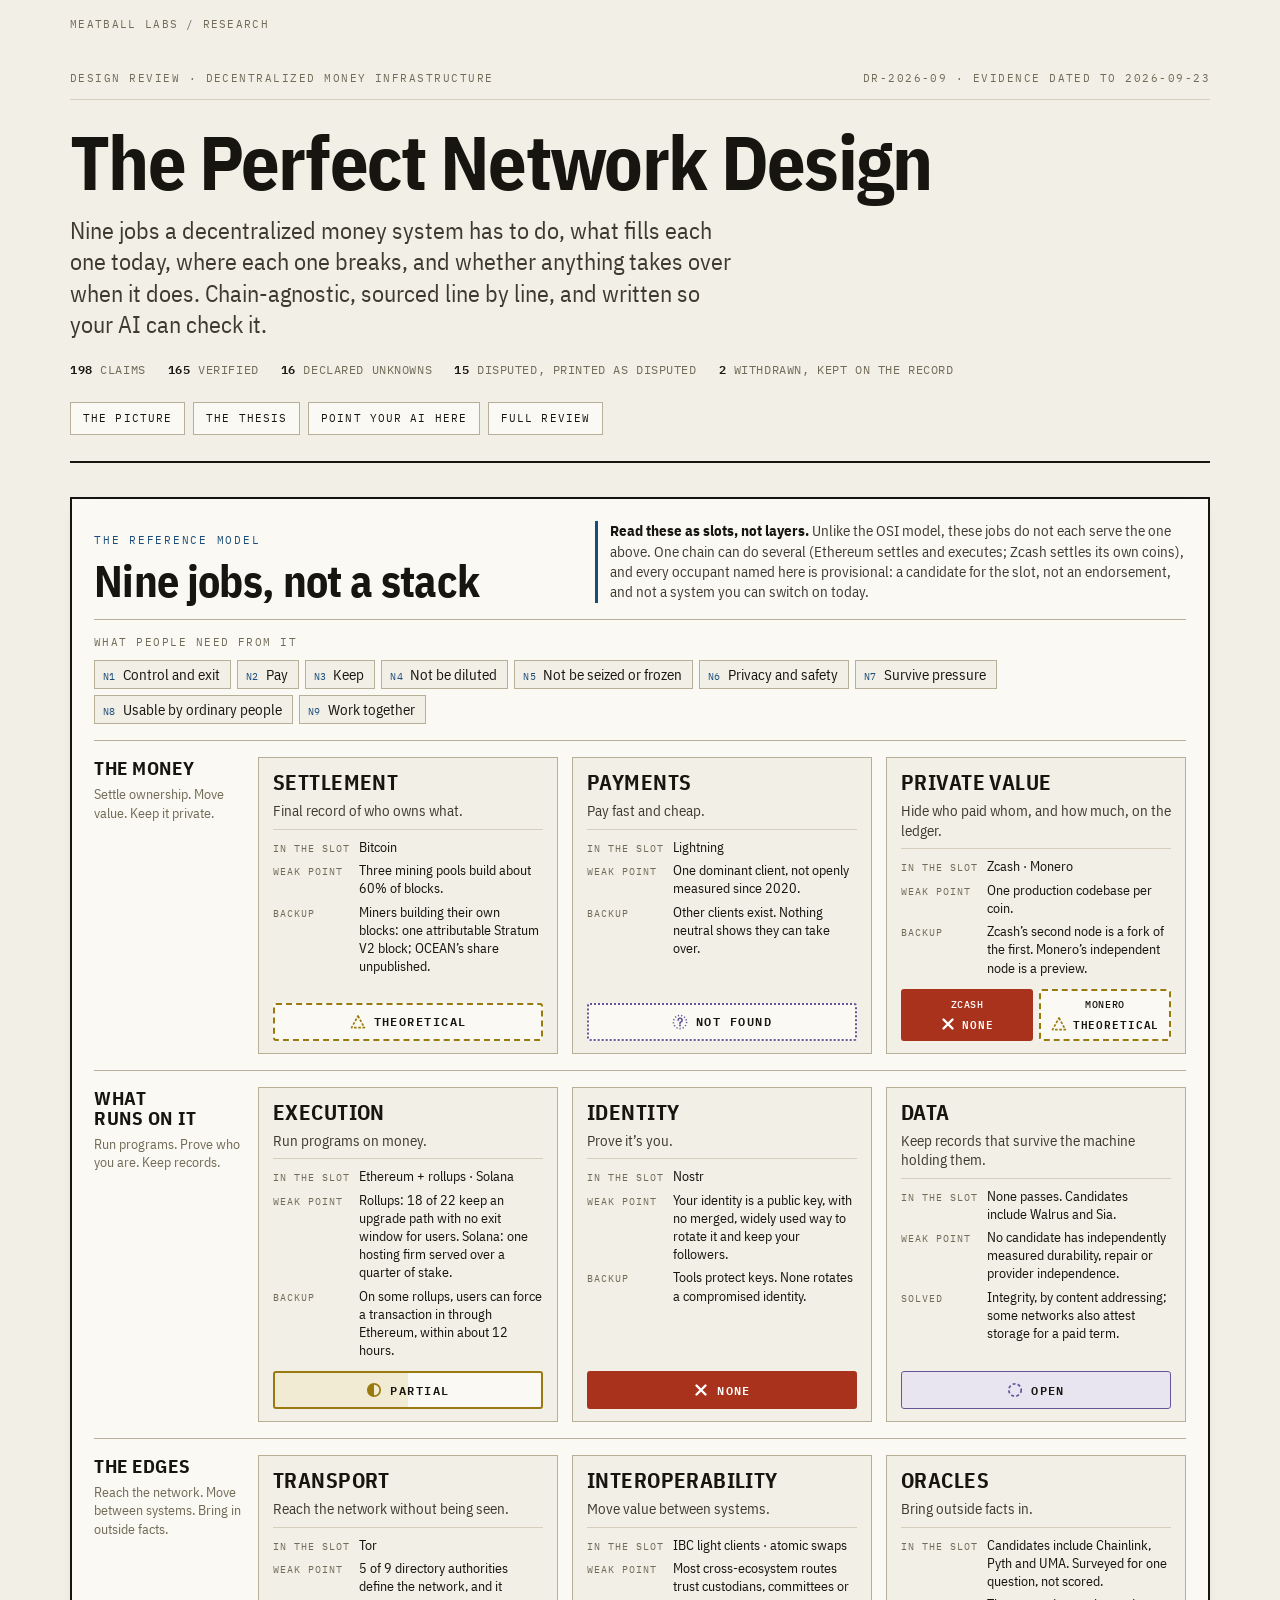
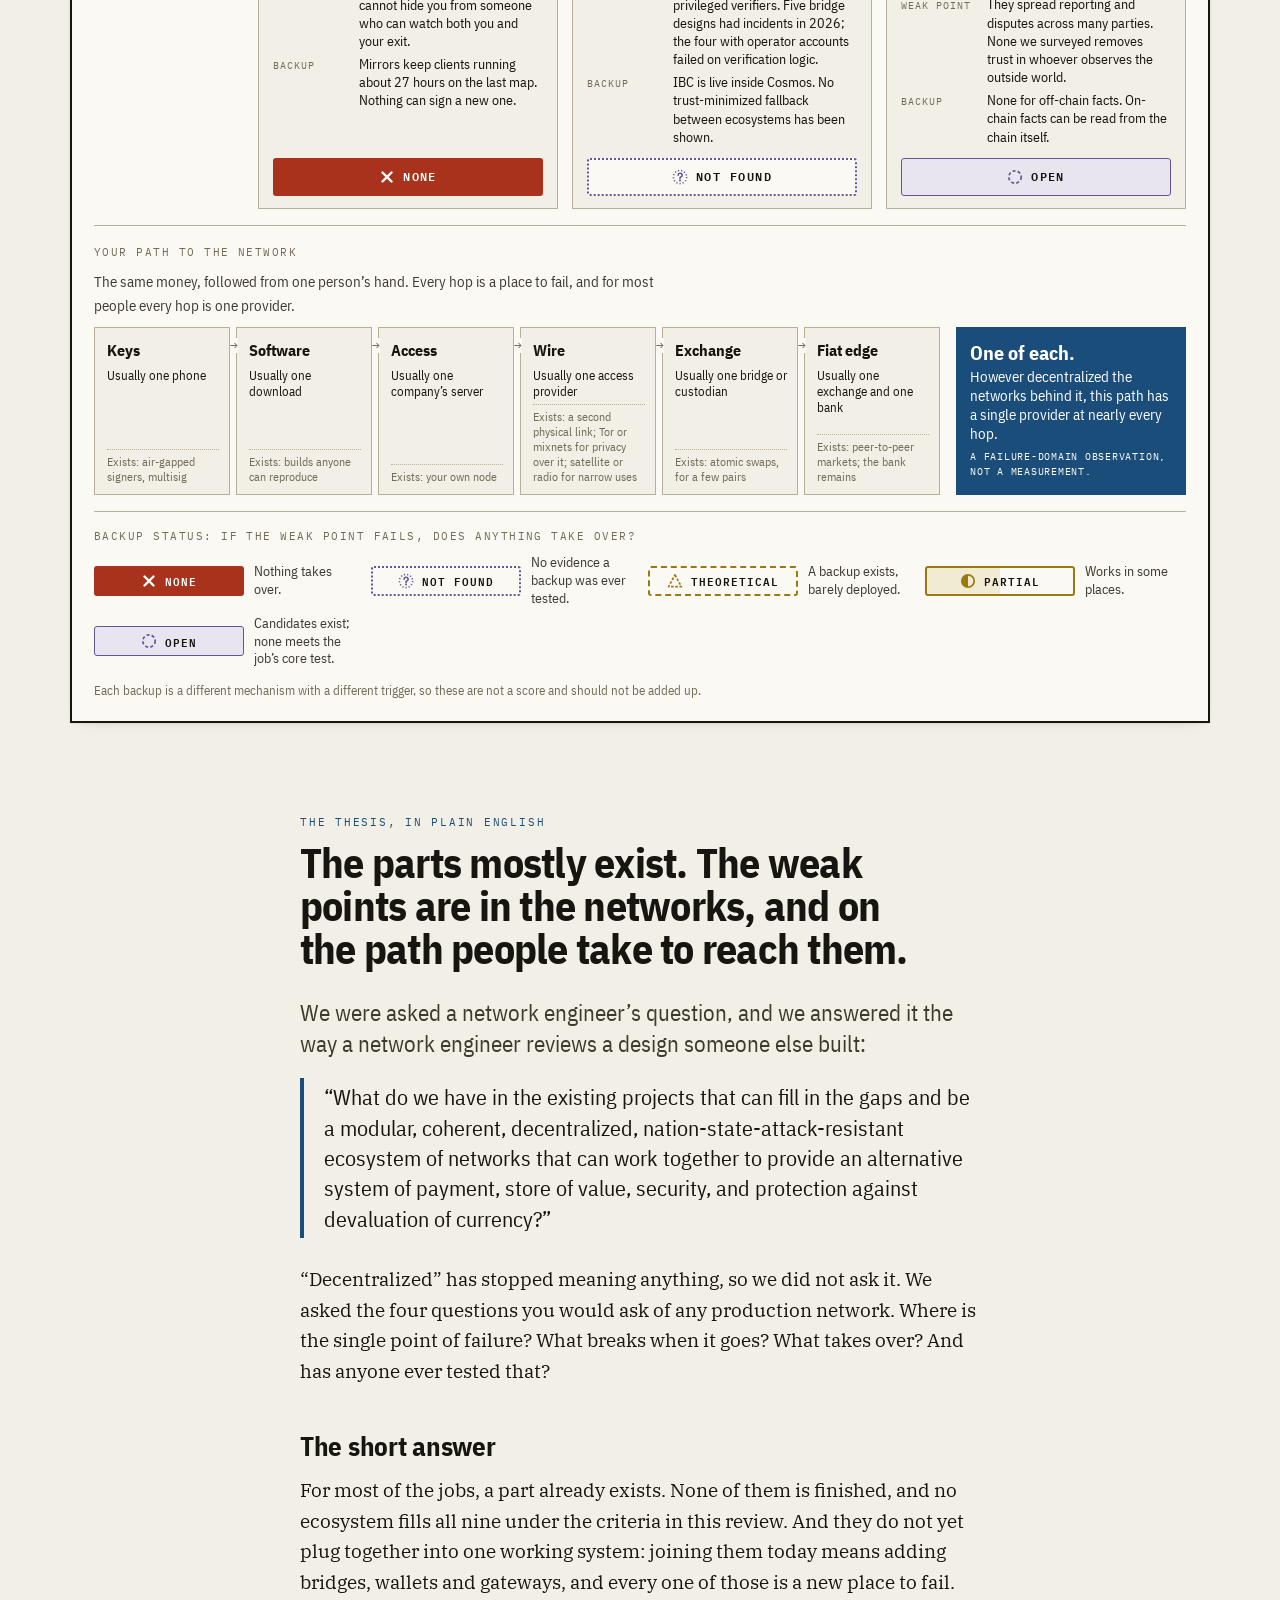
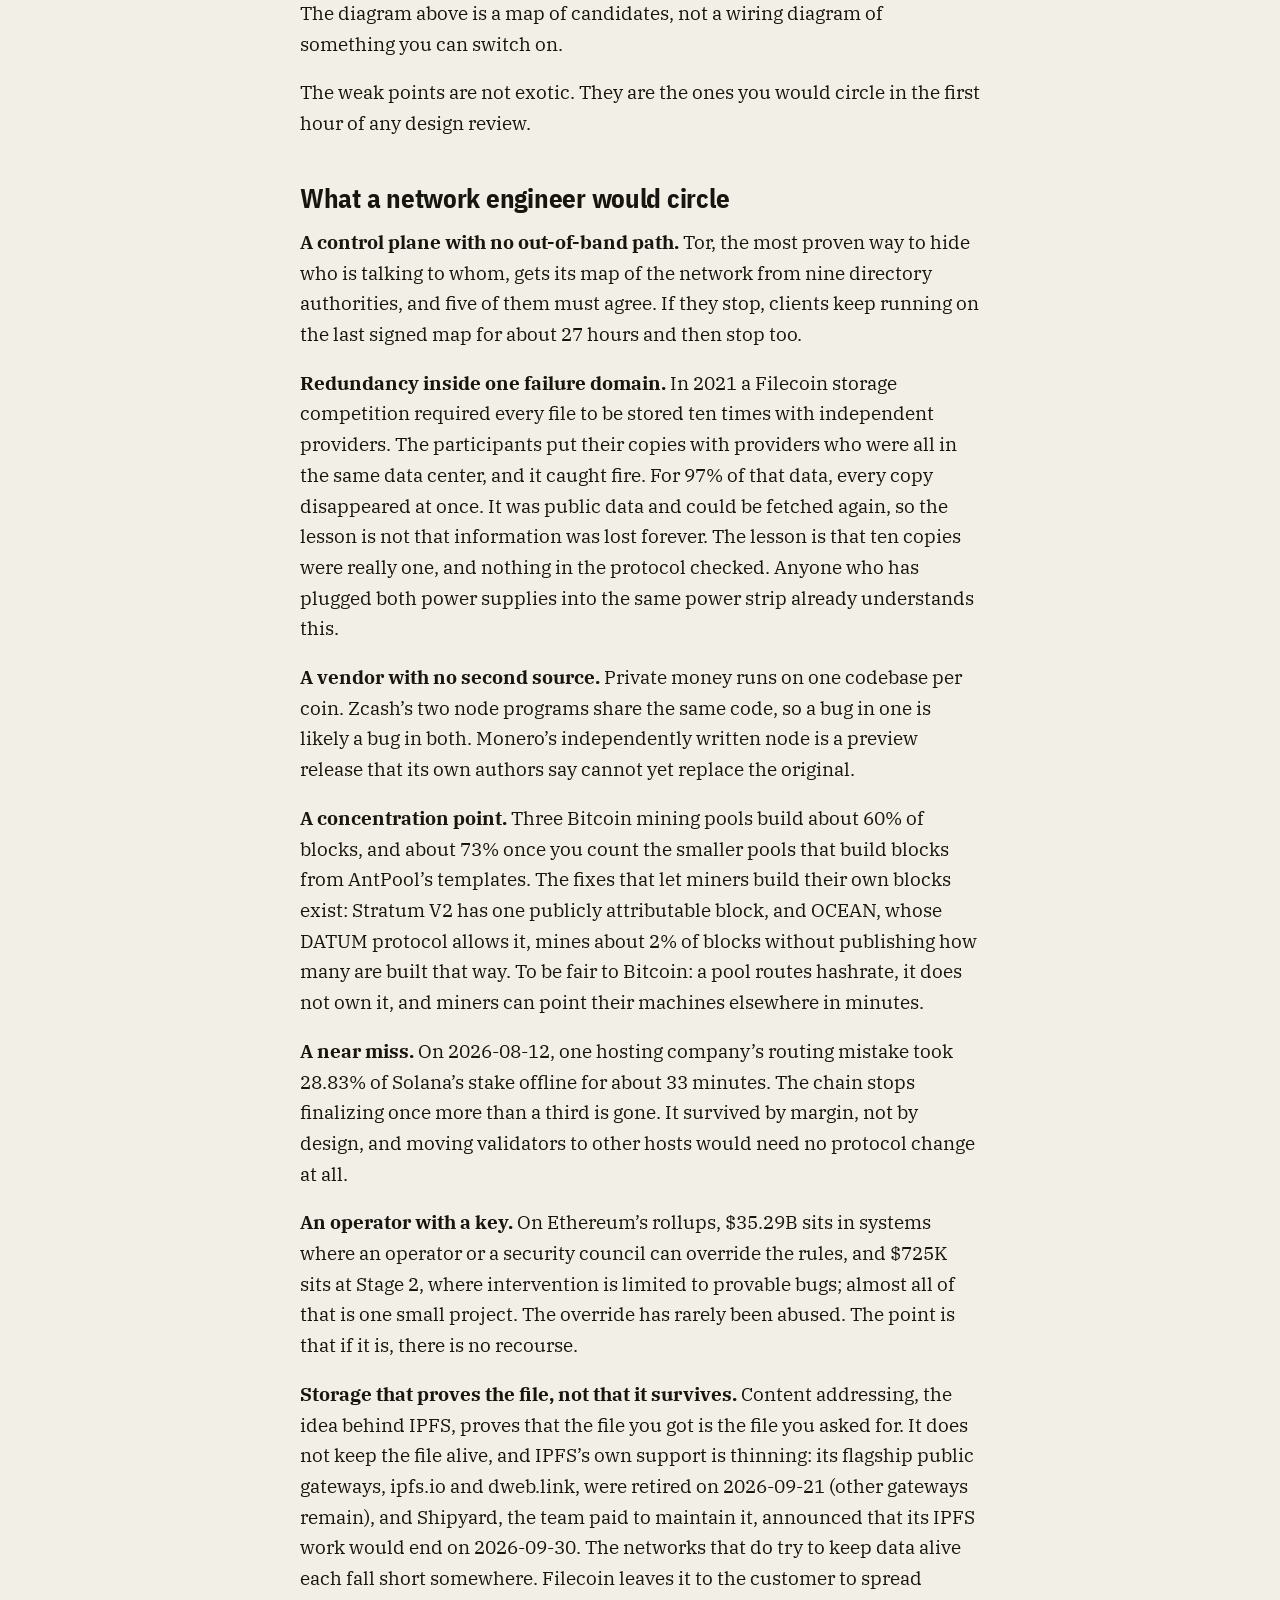
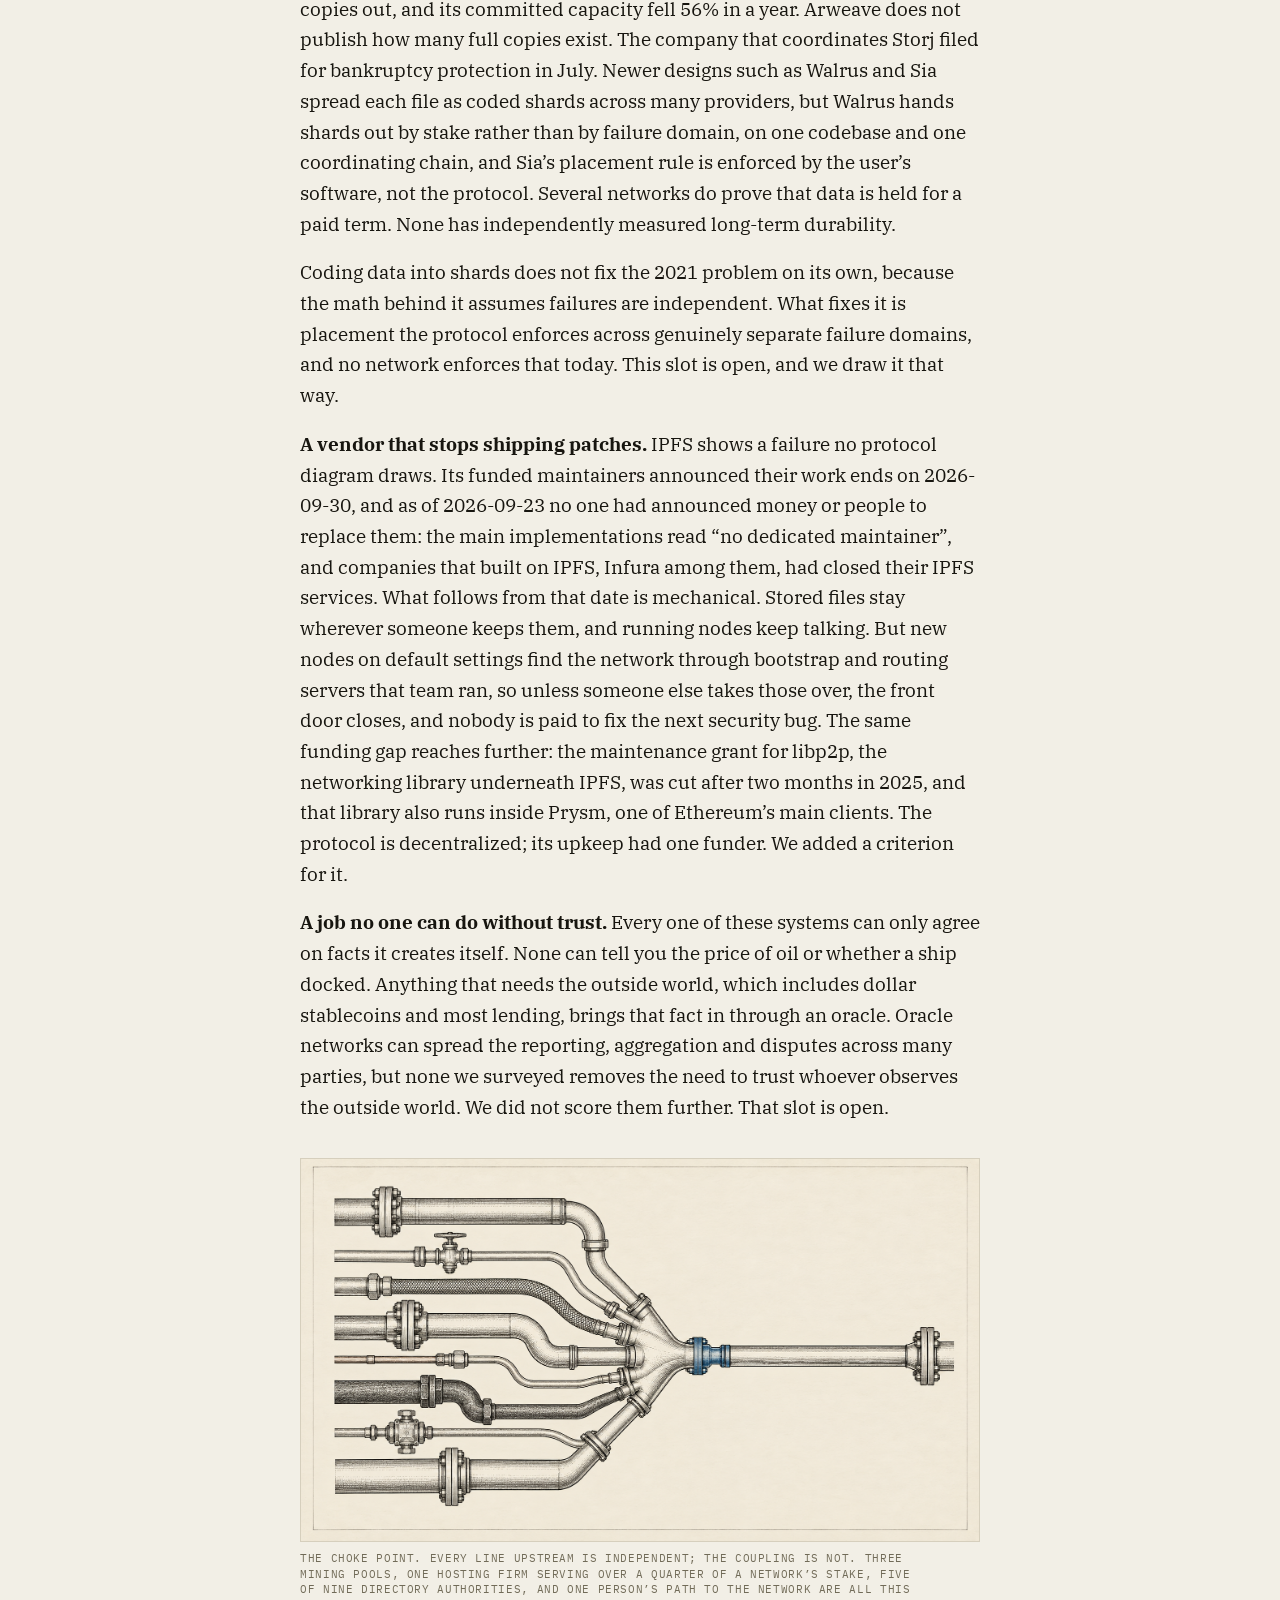
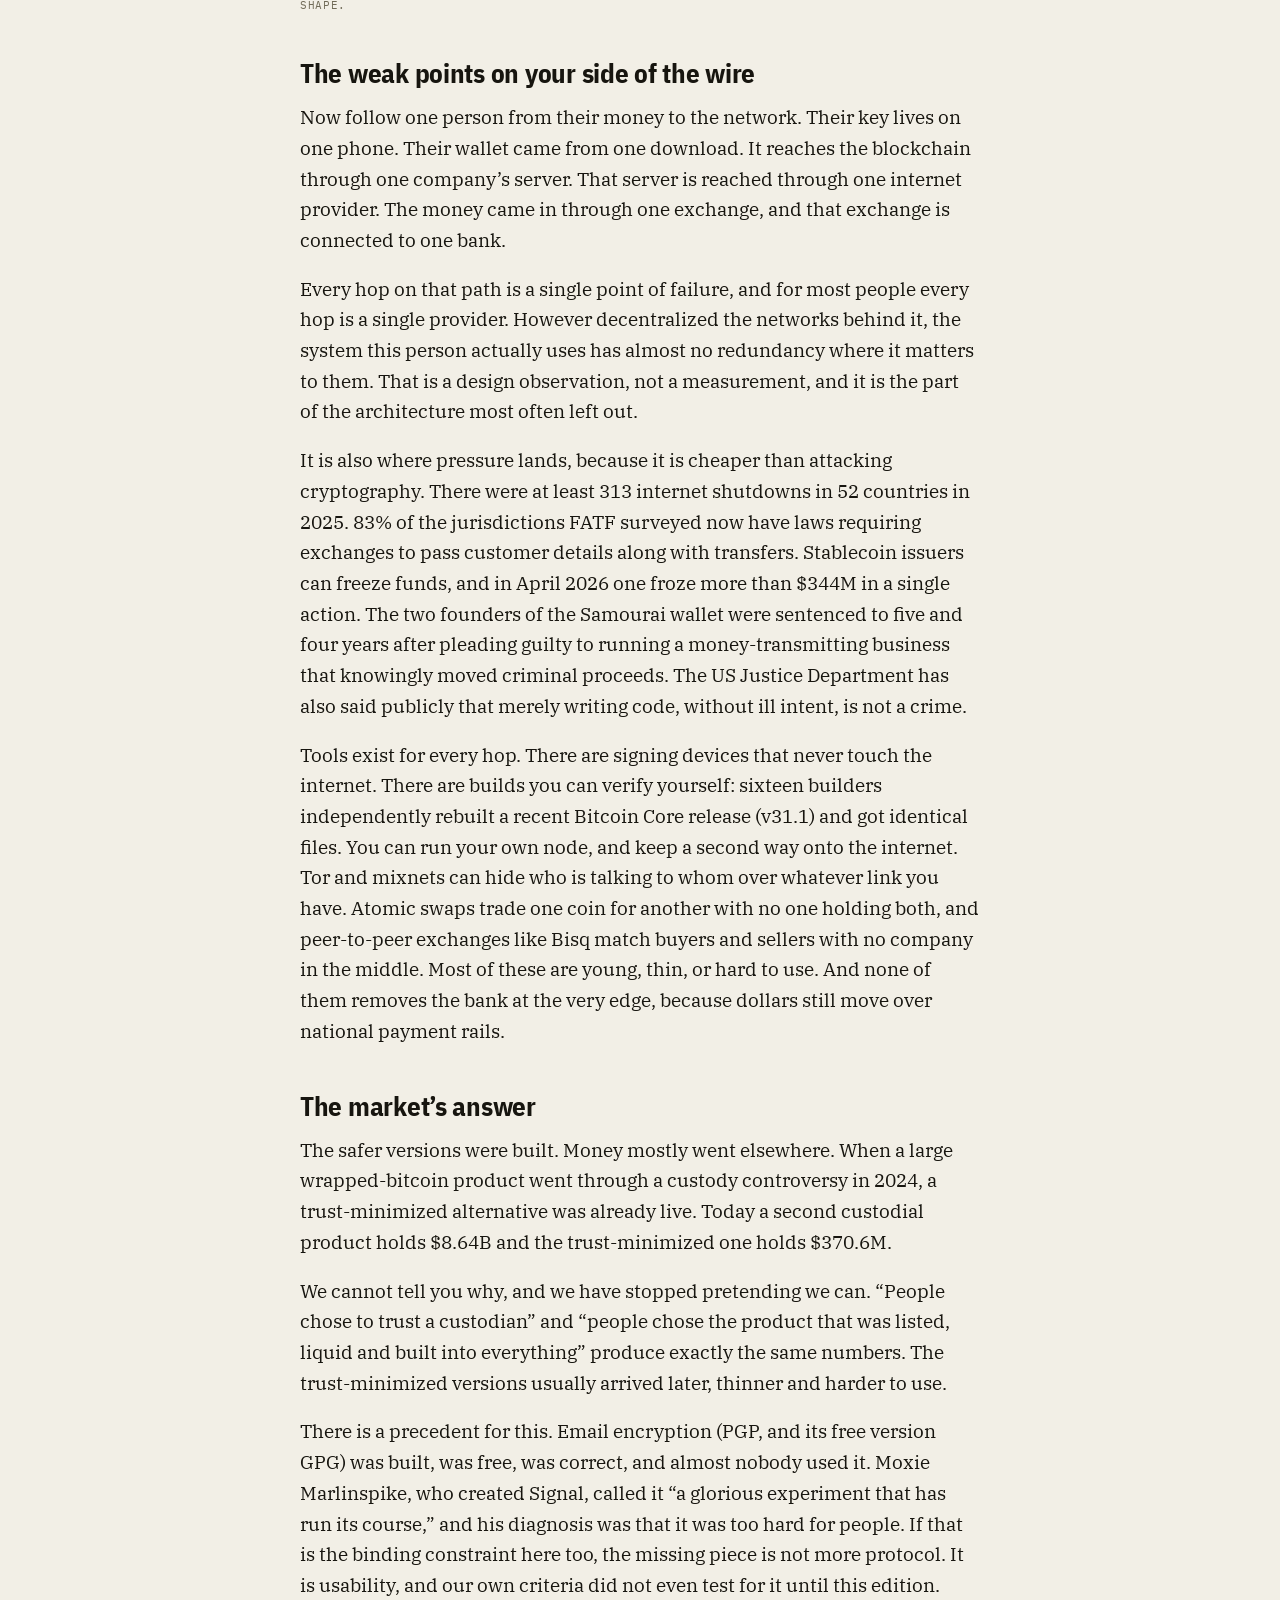
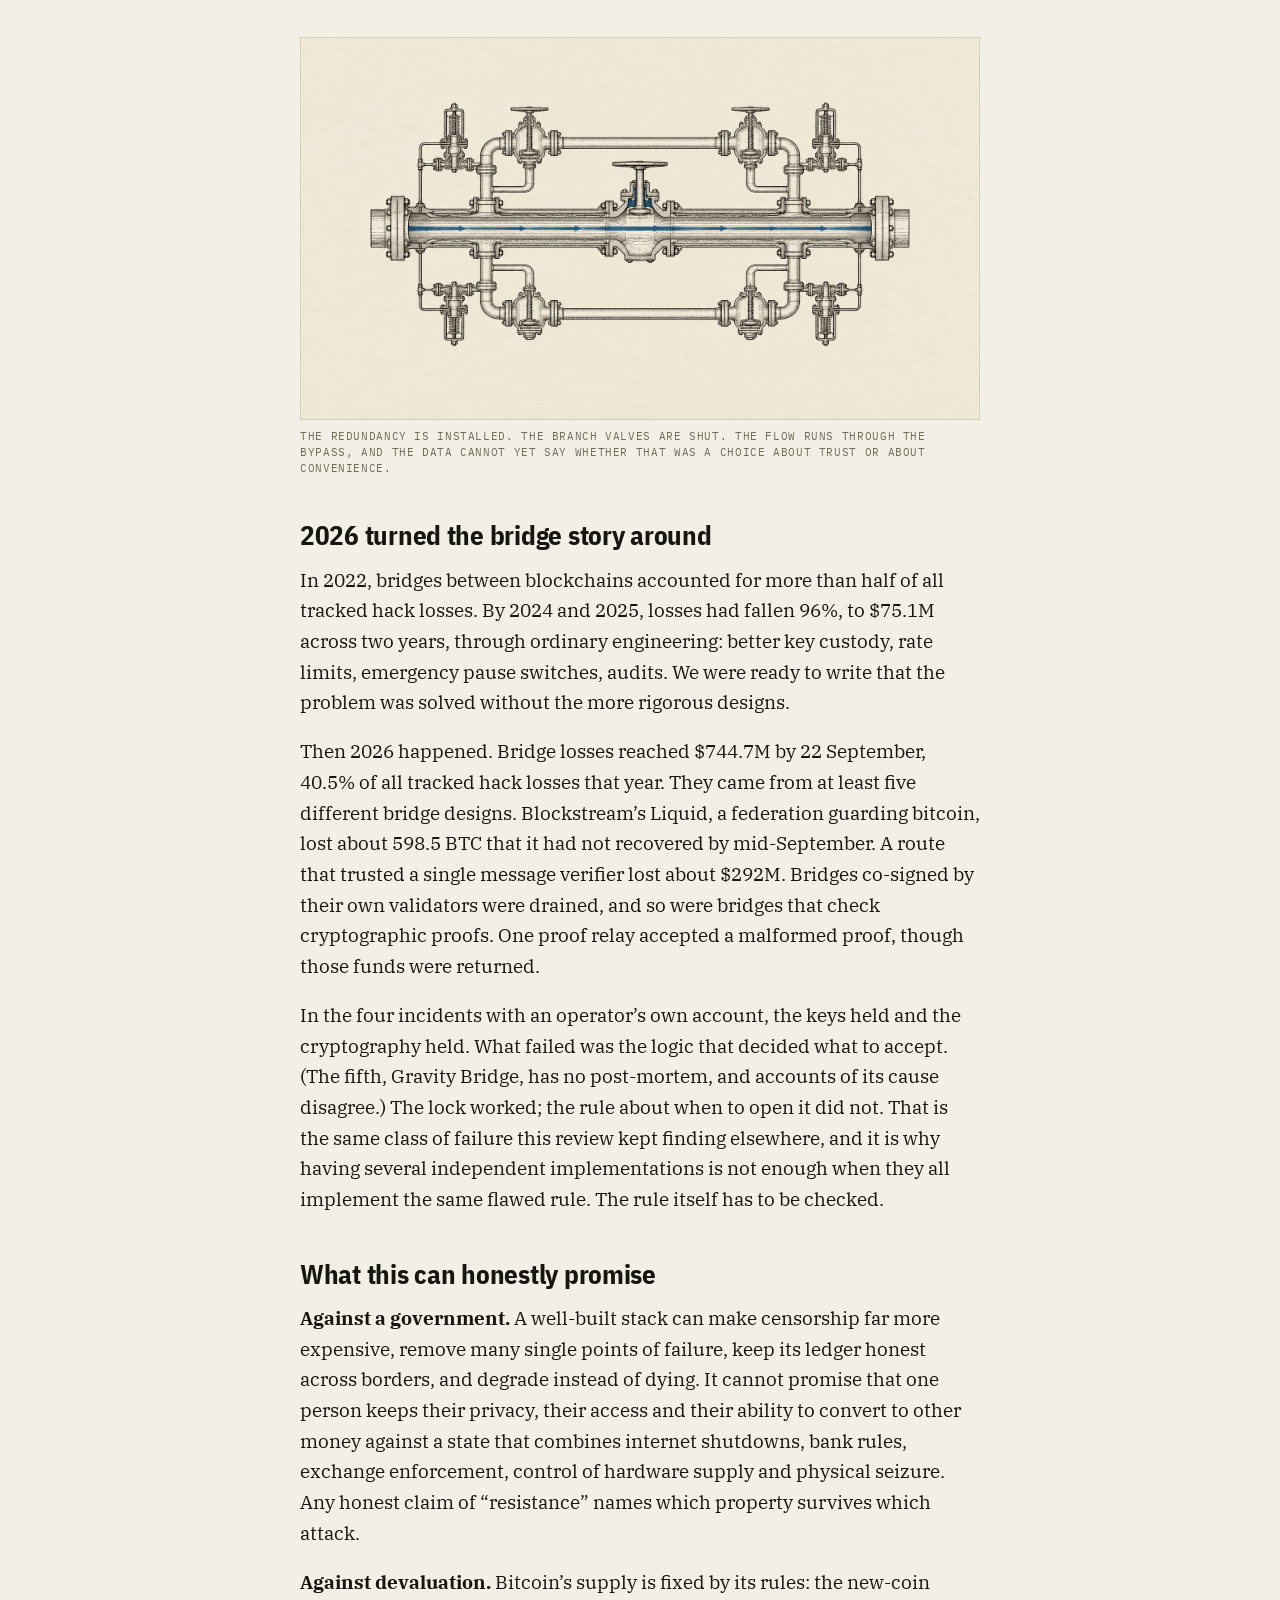
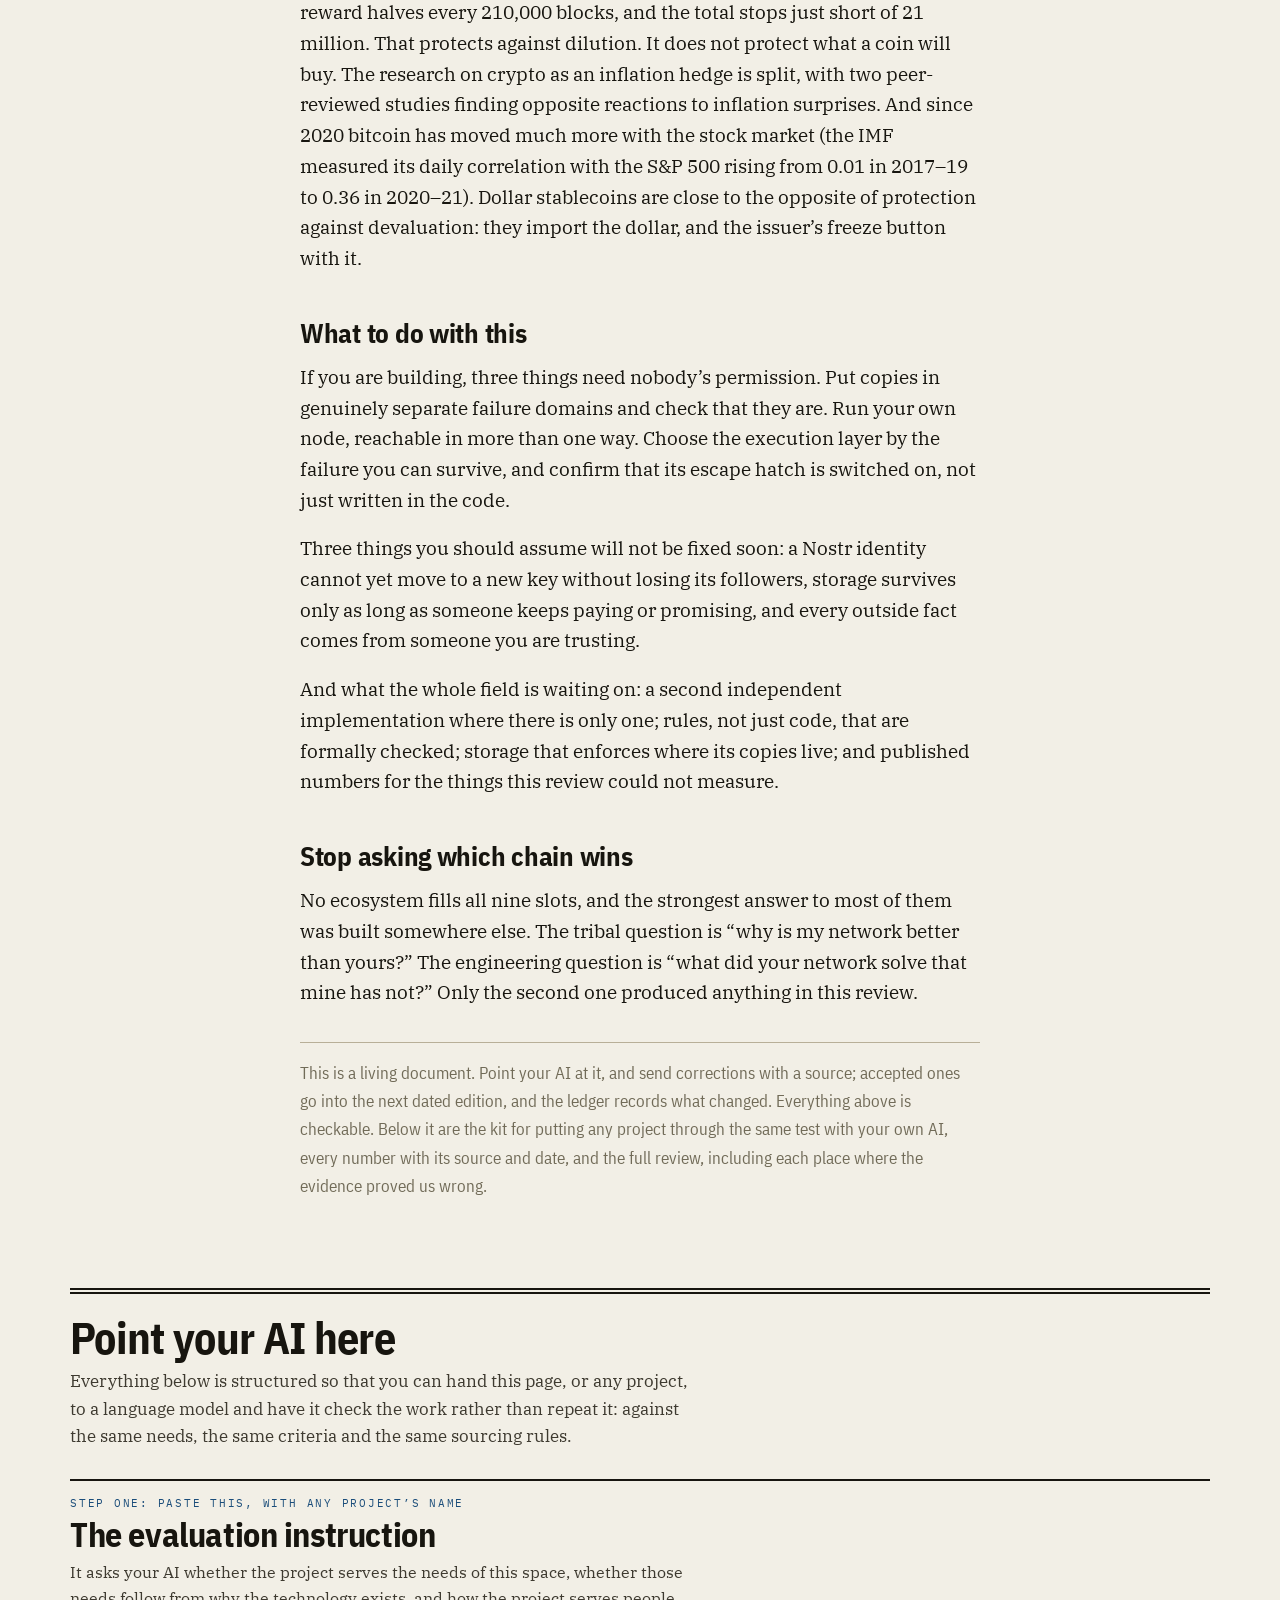
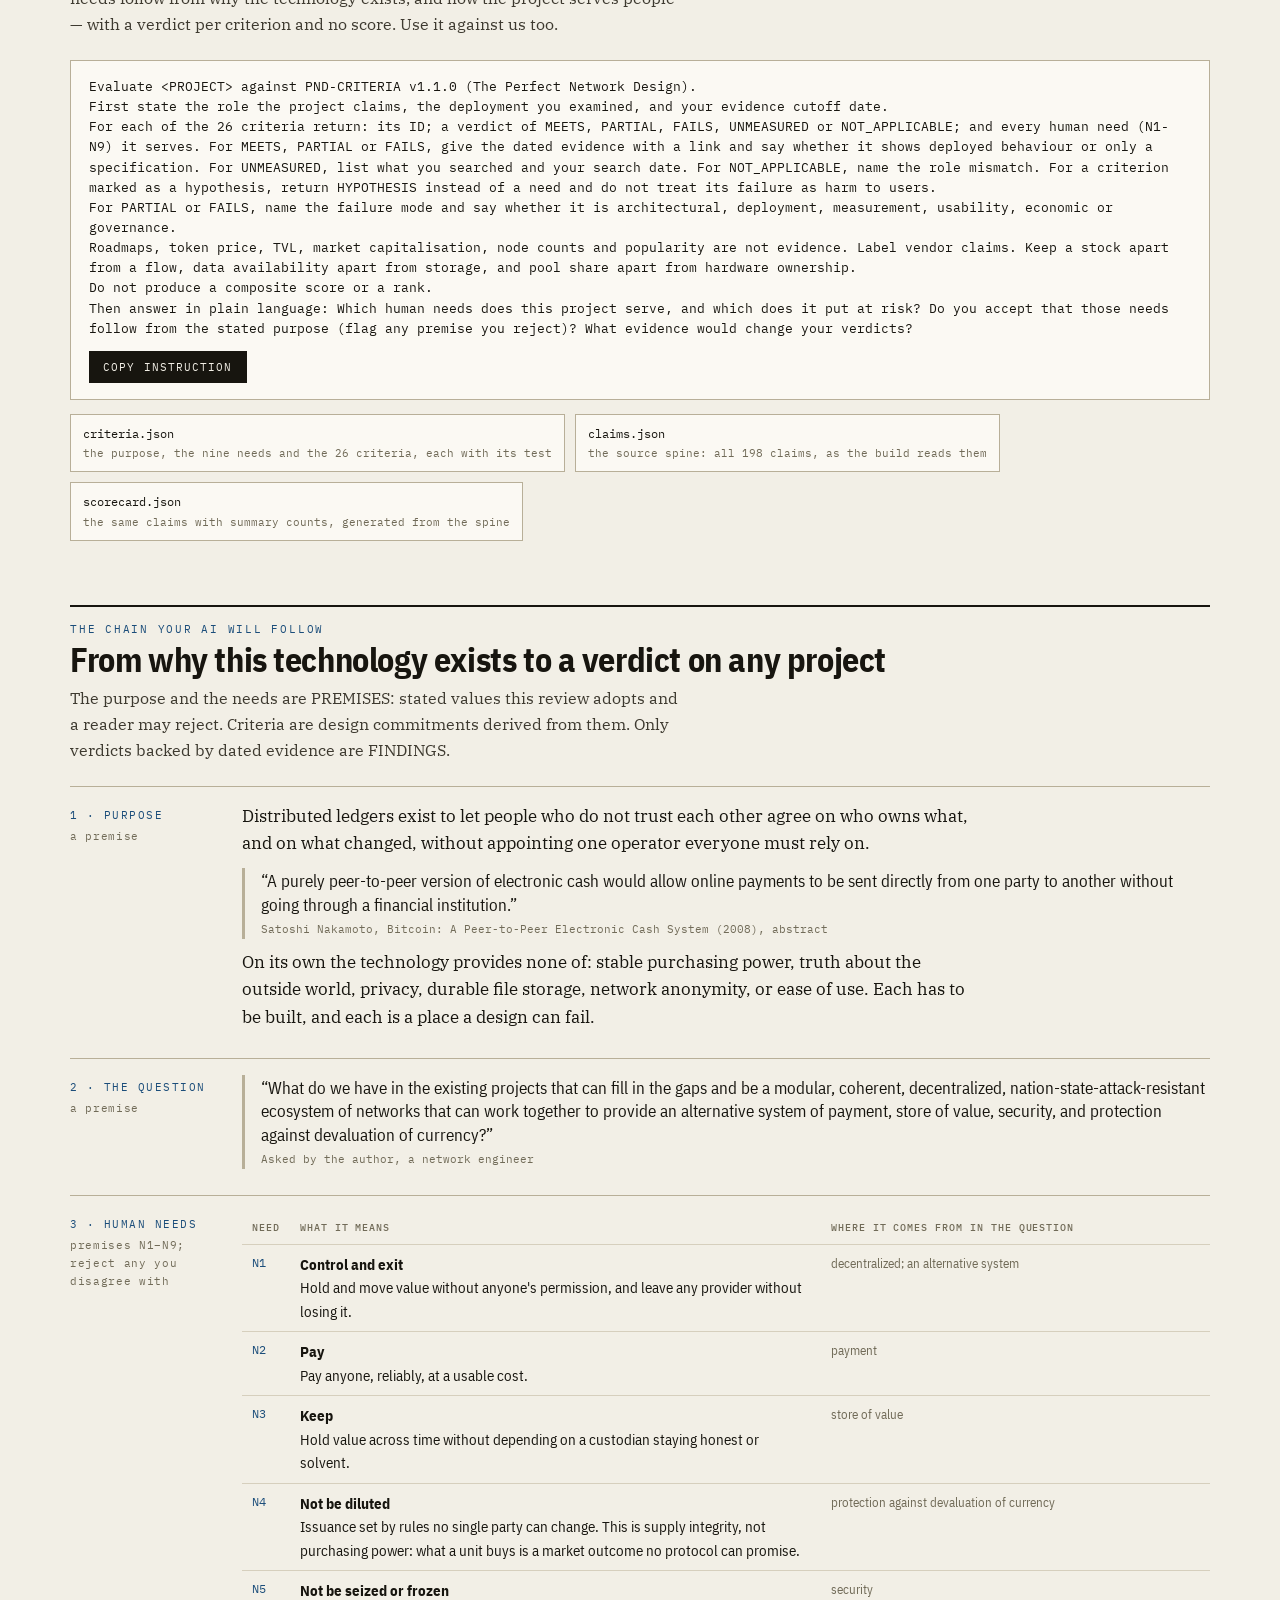
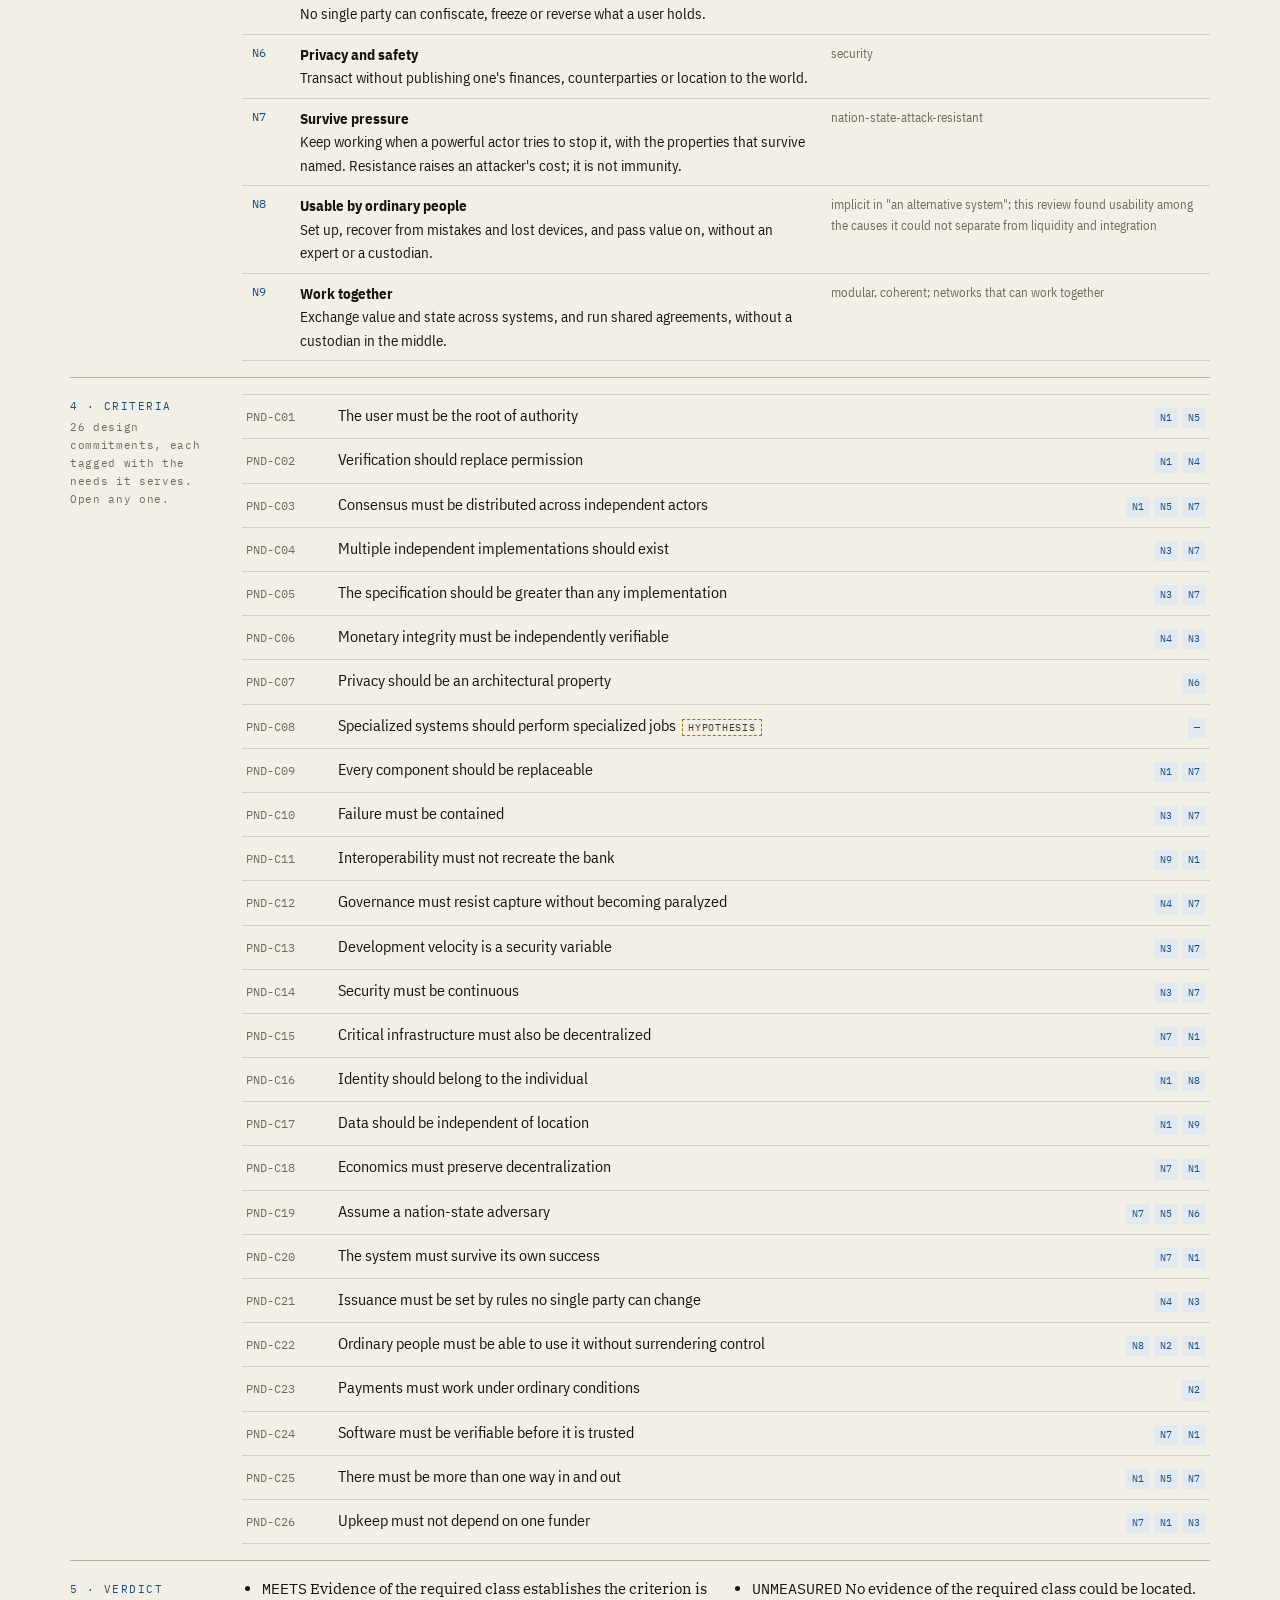
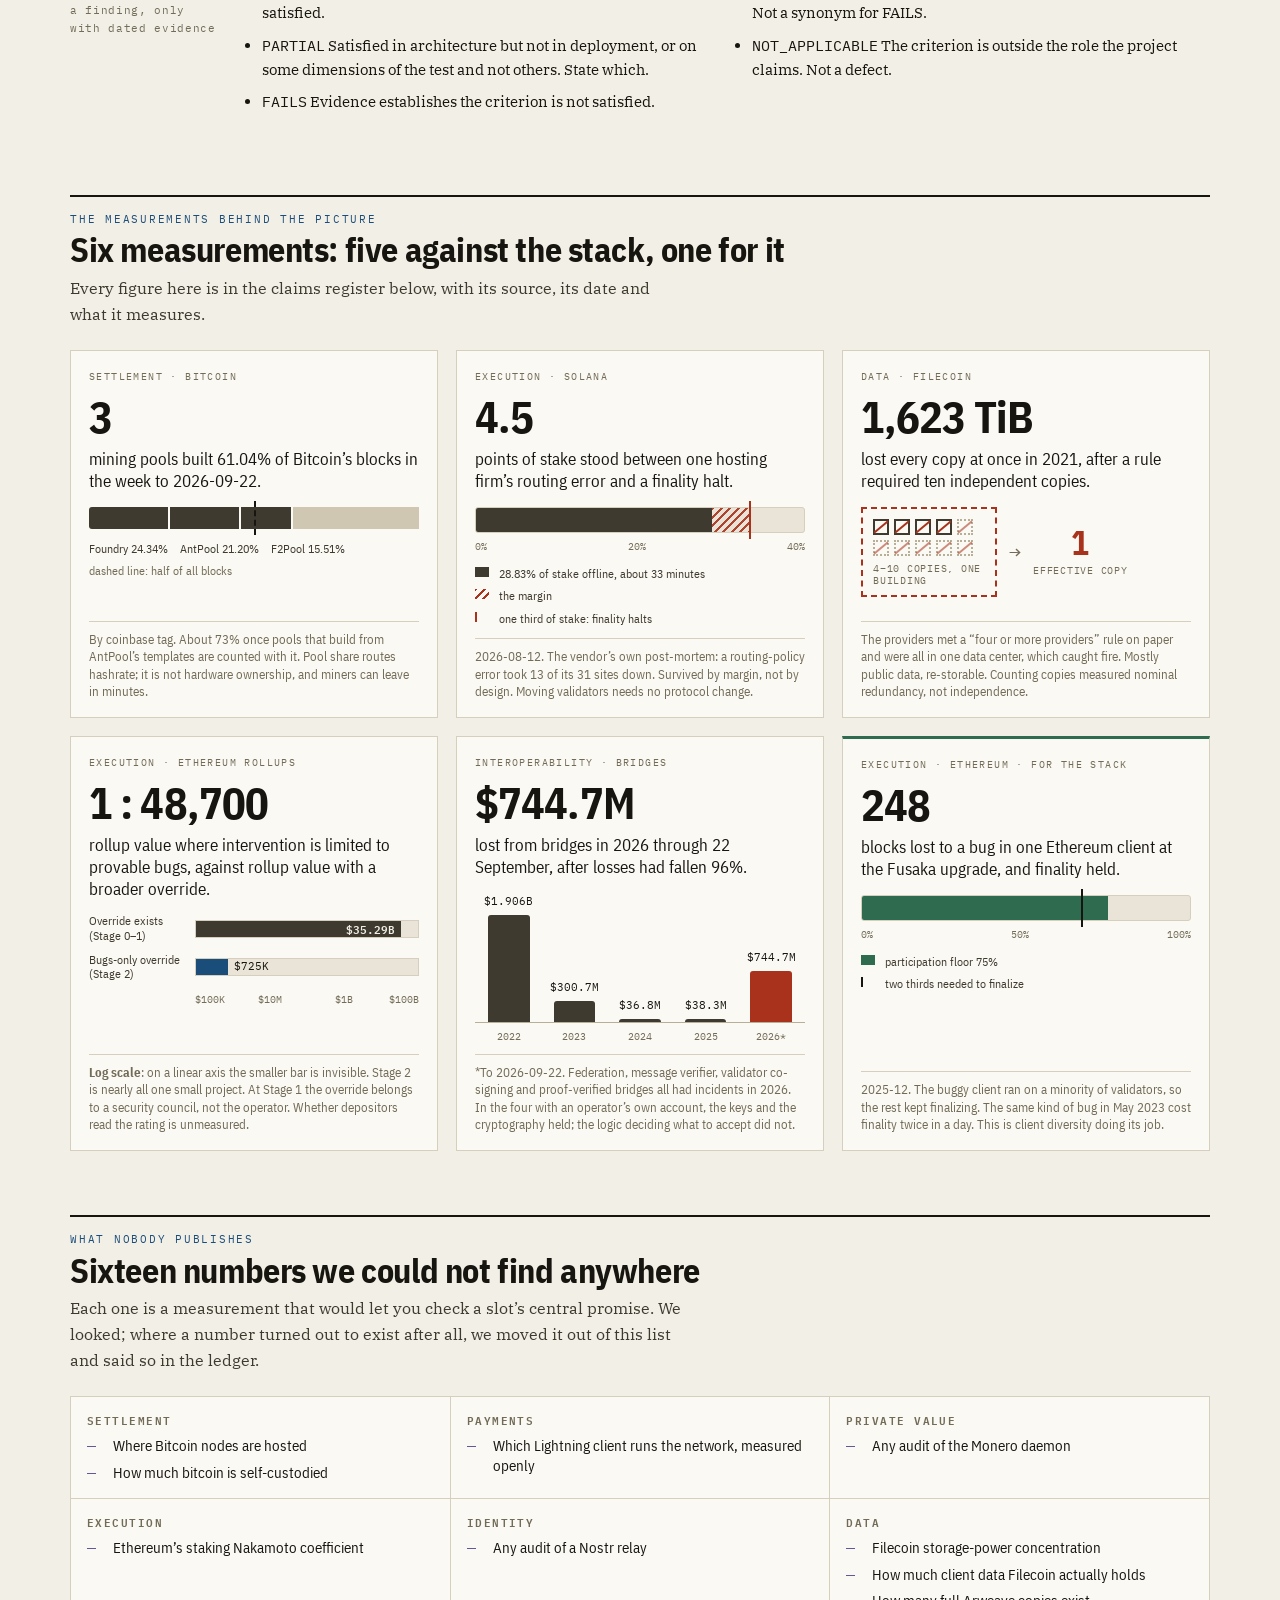
==== commit aec1943b: "Perfect Network Design: upkeep-funding criterion, Alpenglow update, one probe withdrawn Co-Authored-" ====
--- a/research/perfect-network-design/index.html
+++ b/research/perfect-network-design/index.html
@@ -538,11 +538,11 @@
   and whether anything takes over when it does. Chain-agnostic, sourced line by line, and written so your AI can check
   it.</p>
   <div class="counts">
-    <span><b>191</b> claims</span>
-    <span><b>160</b> verified</span>
-    <span><b>15</b> declared unknowns</span>
+    <span><b>198</b> claims</span>
+    <span><b>165</b> verified</span>
+    <span><b>16</b> declared unknowns</span>
     <span><b>15</b> disputed, printed as disputed</span>
-    <span><b>1</b> withdrawn, kept on the record</span>
+    <span><b>2</b> withdrawn, kept on the record</span>
   </div>
   <nav class="jump" aria-label="Sections">
     <a href="#model">The picture</a>
@@ -798,6 +798,16 @@
     are independent. What fixes it is placement the protocol enforces across genuinely separate failure domains, and no
     network enforces that today. This slot is open, and we draw it that way.</p>
 
+    <p><strong>A vendor that stops shipping patches.</strong> IPFS shows a failure no protocol diagram draws. Its funded
+    maintainers announced their work ends on 2026-09-30, and as of 2026-09-23 no one had announced money or people to
+    replace them: the main implementations read &ldquo;no dedicated maintainer&rdquo;, and companies that built on IPFS,
+    Infura among them, had closed their IPFS services. What follows from that date is mechanical. Stored files stay
+    wherever someone keeps them, and running nodes keep talking. But new nodes on default settings find the network
+    through bootstrap and routing servers that team ran, so unless someone else takes those over, the front door
+    closes, and nobody is paid to fix the next security bug. The same funding gap reaches further: the maintenance grant for libp2p, the networking library
+    underneath IPFS, was cut after two months in 2025, and that library also runs inside Prysm, one of Ethereum&rsquo;s
+    main clients. The protocol is decentralized; its upkeep had one funder. We added a criterion for it.</p>
+
     <p><strong>A job no one can do without trust.</strong> Every one of these systems can only agree on facts it creates
     itself. None can tell you the price of oil or whether a ship docked. Anything that needs the outside world, which
     includes dollar stablecoins and most lending, brings that fact in through an oracle. Oracle networks can spread the
@@ -903,7 +913,8 @@
     tribal question is &ldquo;why is my network better than yours?&rdquo; The engineering question is &ldquo;what did your
     network solve that mine has not?&rdquo; Only the second one produced anything in this review.</p>
 
-    <p class="coda">Everything above is checkable. Below it are the kit for putting any project through the same test with
+    <p class="coda">This is a living document. Point your AI at it, and send corrections with a source; accepted
+    ones go into the next dated edition, and the ledger records what changed. Everything above is checkable. Below it are the kit for putting any project through the same test with
     your own AI, every number with its source and date, and the full review, including each place where the evidence
     proved us wrong.</p>
   </div>
@@ -925,7 +936,7 @@
     <div class="promptbox">
       <pre id="evalp">Evaluate &lt;PROJECT&gt; against PND-CRITERIA v1.1.0 (The Perfect Network Design).
 First state the role the project claims, the deployment you examined, and your evidence cutoff date.
-For each of the 25 criteria return: its ID; a verdict of MEETS, PARTIAL, FAILS, UNMEASURED or NOT_APPLICABLE; and every human need (N1-N9) it serves. For MEETS, PARTIAL or FAILS, give the dated evidence with a link and say whether it shows deployed behaviour or only a specification. For UNMEASURED, list what you searched and your search date. For NOT_APPLICABLE, name the role mismatch. For a criterion marked as a hypothesis, return HYPOTHESIS instead of a need and do not treat its failure as harm to users.
+For each of the 26 criteria return: its ID; a verdict of MEETS, PARTIAL, FAILS, UNMEASURED or NOT_APPLICABLE; and every human need (N1-N9) it serves. For MEETS, PARTIAL or FAILS, give the dated evidence with a link and say whether it shows deployed behaviour or only a specification. For UNMEASURED, list what you searched and your search date. For NOT_APPLICABLE, name the role mismatch. For a criterion marked as a hypothesis, return HYPOTHESIS instead of a need and do not treat its failure as harm to users.
 For PARTIAL or FAILS, name the failure mode and say whether it is architectural, deployment, measurement, usability, economic or governance.
 Roadmaps, token price, TVL, market capitalisation, node counts and popularity are not evidence. Label vendor claims. Keep a stock apart from a flow, data availability apart from storage, and pool share apart from hardware ownership.
 Do not produce a composite score or a rank.
@@ -933,8 +944,8 @@
       <button class="btn" type="button" id="copyp">Copy instruction</button><span class="btn-note" id="copyn" role="status"></span>
     </div>
     <div class="files" style="margin-top:14px">
-      <a href="criteria.json">criteria.json<small>the purpose, the nine needs and the 25 criteria, each with its test</small></a>
-      <a href="claims.json">claims.json<small>the source spine: all 191 claims, as the build reads them</small></a>
+      <a href="criteria.json">criteria.json<small>the purpose, the nine needs and the 26 criteria, each with its test</small></a>
+      <a href="claims.json">claims.json<small>the source spine: all 198 claims, as the build reads them</small></a>
       <a href="scorecard.json">scorecard.json<small>the same claims with summary counts, generated from the spine</small></a>
     </div>
   </section>
@@ -952,8 +963,8 @@
       <blockquote>&ldquo;What do we have in the existing projects that can fill in the gaps and be a modular, coherent, decentralized, nation-state-attack-resistant ecosystem of networks that can work together to provide an alternative system of payment, store of value, security, and protection against devaluation of currency?&rdquo;<cite>Asked by the author, a network engineer</cite></blockquote></div></div>
     <div class="chain-step"><span class="k">3 &middot; Human needs<small>premises N1&ndash;N9; reject any you disagree with</small></span><div class="needs-wrap">
       <table class="needs-t"><thead><tr><th>Need</th><th>What it means</th><th>Where it comes from in the question</th></tr></thead><tbody><tr><td class="id">N1</td><td><b>Control and exit</b><br>Hold and move value without anyone&#x27;s permission, and leave any provider without losing it.</td><td class="q">decentralized; an alternative system</td></tr><tr><td class="id">N2</td><td><b>Pay</b><br>Pay anyone, reliably, at a usable cost.</td><td class="q">payment</td></tr><tr><td class="id">N3</td><td><b>Keep</b><br>Hold value across time without depending on a custodian staying honest or solvent.</td><td class="q">store of value</td></tr><tr><td class="id">N4</td><td><b>Not be diluted</b><br>Issuance set by rules no single party can change. This is supply integrity, not purchasing power: what a unit buys is a market outcome no protocol can promise.</td><td class="q">protection against devaluation of currency</td></tr><tr><td class="id">N5</td><td><b>Not be seized or frozen</b><br>No single party can confiscate, freeze or reverse what a user holds.</td><td class="q">security</td></tr><tr><td class="id">N6</td><td><b>Privacy and safety</b><br>Transact without publishing one&#x27;s finances, counterparties or location to the world.</td><td class="q">security</td></tr><tr><td class="id">N7</td><td><b>Survive pressure</b><br>Keep working when a powerful actor tries to stop it, with the properties that survive named. Resistance raises an attacker&#x27;s cost; it is not immunity.</td><td class="q">nation-state-attack-resistant</td></tr><tr><td class="id">N8</td><td><b>Usable by ordinary people</b><br>Set up, recover from mistakes and lost devices, and pass value on, without an expert or a custodian.</td><td class="q">implicit in &quot;an alternative system&quot;; this review found usability among the causes it could not separate from liquidity and integration</td></tr><tr><td class="id">N9</td><td><b>Work together</b><br>Exchange value and state across systems, and run shared agreements, without a custodian in the middle.</td><td class="q">modular, coherent; networks that can work together</td></tr></tbody></table></div></div>
-    <div class="chain-step"><span class="k">4 &middot; Criteria<small>25 design commitments, each tagged with the needs it serves. Open any one.</small></span><div>
-      <ul class="crit"><li><details id="pnd-c01"><summary><span class="cid">PND-C01</span><span class="ct">The user must be the root of authority</span><span class="cs"><i title="Control and exit">N1</i><i title="Not be seized or frozen">N5</i></span></summary><div class="cbody"><div><b>Statement</b>Cryptographic credentials held by the individual, not a corporation, bank, government, validator, foundation or application, establish authority over value, identity and data. Intermediaries may assist; none may be structurally required.</div><div><b>Test</b>Can the user replace the wallet, the application, the service provider and the hosting infrastructure without losing control of value, identity or data?</div><div><b>Evidence required</b>Protocol specification showing key-derived authority, plus a demonstrated path to move between independent client implementations without loss.</div><div><b>Failure it prevents</b>If replacing a company destroys your identity, the company owned your identity.</div></div></details></li><li><details id="pnd-c02"><summary><span class="cid">PND-C02</span><span class="ct">Verification should replace permission</span><span class="cs"><i title="Control and exit">N1</i><i title="Not be diluted">N4</i></span></summary><div class="cbody"><div><b>Statement</b>Participants determine validity independently by applying the rules, rather than relying on an institution&#x27;s authorisation.</div><div><b>Test</b>Can an independent participant answer signature validity, ownership, existence, double-spend, value conservation, state-transition legality and consensus compliance, and obtain the same result as everyone else following the specification?</div><div><b>Evidence required</b>A published specification sufficient to implement a validator, and at least one validating implementation not controlled by the protocol&#x27;s originating organisation.</div><div><b>Failure it prevents</b>The architecture silently reverts from &#x27;does this satisfy the rules&#x27; to &#x27;who approved this&#x27;.</div></div></details></li><li><details id="pnd-c03"><summary><span class="cid">PND-C03</span><span class="ct">Consensus must be distributed across independent actors</span><span class="cs"><i title="Control and exit">N1</i><i title="Not be seized or frozen">N5</i><i title="Survive pressure">N7</i></span></summary><div class="cbody"><div><b>Statement</b>Control is measured by how many independent actors must cooperate to censor or corrupt the system — not by raw node or validator count. Independence is required across ownership, geography, jurisdiction, infrastructure, software, economic interest and operational control.</div><div><b>Test</b>What is the Nakamoto coefficient for block production and for finality, computed over operators rather than machines?</div><div><b>Evidence required</b>Dated block-production or stake distribution by operator from an independent measurement source.</div><div><b>Failure it prevents</b>Ten thousand machines under one organisation are one actor. Advertised validator counts conceal it.</div></div></details></li><li><details id="pnd-c04"><summary><span class="cid">PND-C04</span><span class="ct">Multiple independent implementations should exist</span><span class="cs"><i title="Keep">N3</i><i title="Survive pressure">N7</i></span></summary><div class="cbody"><div><b>Statement</b>Consensus-critical software must exist as several implementations, written independently against the same specification, continuously testing one another.</div><div><b>Test</b>How many implementations can independently validate consensus, were written by different teams, and do not share a codebase? A fork of an existing client is development diversity, not consensus diversity, and does not count.</div><div><b>Evidence required</b>Repository lineage for each claimed implementation, plus its production share. Shared-ancestry clients must be disclosed as such.</div><div><b>Failure it prevents</b>Ownership is distributed and software risk is not. A single consensus bug propagates across the entire network simultaneously.</div></div></details></li><li><details id="pnd-c05"><summary><span class="cid">PND-C05</span><span class="ct">The specification should be greater than any implementation</span><span class="cs"><i title="Keep">N3</i><i title="Survive pressure">N7</i></span></summary><div class="cbody"><div><b>Statement</b>The rules are defined by a rigorous specification, not by whatever one repository happens to do. Critical properties should carry mathematical definitions and, where feasible, machine-checkable proofs.</div><div><b>Test</b>Does a specification exist independently of the reference client, with shared test vectors enabling differential verification between implementations?</div><div><b>Evidence required</b>A published specification, a conformance or test-vector suite, and evidence of differential testing across implementations.</div><div><b>Failure it prevents</b>The gap between what humans intended, what the specification says, what the software implements and what actually happens goes unmeasured.</div></div></details></li><li><details id="pnd-c06"><summary><span class="cid">PND-C06</span><span class="ct">Monetary integrity must be independently verifiable</span><span class="cs"><i title="Not be diluted">N4</i><i title="Keep">N3</i></span></summary><div class="cbody"><div><b>Statement</b>Unauthorised creation of value must be impossible under stated security assumptions, or detectable by participants — without trusting an issuer, developer, auditor, foundation or database operator.</div><div><b>Test</b>Can a participant verify total supply and the conservation of value from protocol data alone? If the system is private, is there a publicly accounted boundary that bounds aggregate value?</div><div><b>Evidence required</b>Protocol-enforced accounting rules, and for shielded systems a published integrity construction — preferably machine-checked.</div><div><b>Failure it prevents</b>Privacy makes this harder. It does not make it less important. Counterfeiting inside a private pool is undetectable in retrospect. Note the limit: this criterion detects UNAUTHORISED issuance. Authorised dilution is tested by PND-C21, and purchasing power by nothing here, because no protocol controls it.</div></div></details></li><li><details id="pnd-c07"><summary><span class="cid">PND-C07</span><span class="ct">Privacy should be an architectural property</span><span class="cs"><i title="Privacy and safety">N6</i></span></summary><div class="cbody"><div><b>Statement</b>The system reveals what must be proven and conceals what is unrelated to validity. The objective is data minimisation, not secrecy.</div><div><b>Test</b>Can a participant prove authorisation, valid ownership, absence of double-spend, conservation of value and consensus compliance without revealing identity, balance, counterparties, unrelated transactions or complete history?</div><div><b>Evidence required</b>Protocol documentation of the disclosure model, plus the default setting — privacy available is not privacy deployed.</div><div><b>Failure it prevents</b>Removing financial intermediaries while constructing a permanent global financial surveillance database solves half the problem.</div><div><b>Applies to</b>Applies to systems that carry value or payments.</div></div></details></li><li><details id="pnd-c08"><summary><span class="cid">PND-C08</span><span class="ct">Specialized systems should perform specialized jobs<span class="hyp">hypothesis</span></span><span class="cs"><i>&mdash;</i></span></summary><div class="cbody"><div><b>Statement</b>Monetary integrity, execution, identity, storage and transport are separate responsibilities with conflicting optimisation targets and should not be forced into one system.</div><div><b>Test</b>Does the layer that defines the monetary base also have to execute every application, store every object and carry every message?</div><div><b>Evidence required</b>Architecture documentation showing which responsibilities are separated and which interfaces join them.</div><div><b>Failure it prevents</b>One system optimising simultaneously for conflicting objectives does all of them worse and fails at all of them together.</div><div><b>Note</b>A design preference, not a human need. Test it against integrated alternatives rather than assuming it. A failure here is not by itself evidence that a system fails its users.</div></div></details></li><li><details id="pnd-c09"><summary><span class="cid">PND-C09</span><span class="ct">Every component should be replaceable</span><span class="cs"><i title="Control and exit">N1</i><i title="Survive pressure">N7</i></span></summary><div class="cbody"><div><b>Statement</b>The system assumes companies die, teams disappear, implementations carry catastrophic bugs, governments ban infrastructure and better technology appears. Replacing a component must not require destroying what sits above it.</div><div><b>Test</b>Name the component whose removal ends the system. If one exists, the criterion fails.</div><div><b>Evidence required</b>Defined interfaces and guarantees between layers; evidence of at least one component having actually been replaced or credibly substitutable.</div><div><b>Failure it prevents</b>Modularity is meaningless if one module becomes indispensable. There must be no sacred blockchain.</div></div></details></li><li><details id="pnd-c10"><summary><span class="cid">PND-C10</span><span class="ct">Failure must be contained</span><span class="cs"><i title="Keep">N3</i><i title="Survive pressure">N7</i></span></summary><div class="cbody"><div><b>Statement</b>Explicit failure domains prevent a defect in one module from propagating into others.</div><div><b>Test</b>Can a bug in an execution environment compromise the monetary base? Can a storage failure destroy identity? Can a cross-network mechanism manufacture unlimited claims on another system?</div><div><b>Evidence required</b>Documented failure-domain boundaries, and incident history showing containment held — or did not.</div><div><b>Failure it prevents</b>A modular system without containment is a monolith with more attack surface.</div></div></details></li><li><details id="pnd-c11"><summary><span class="cid">PND-C11</span><span class="ct">Interoperability must not recreate the bank</span><span class="cs"><i title="Work together">N9</i><i title="Control and exit">N1</i></span></summary><div class="cbody"><div><b>Statement</b>One system should cryptographically verify another rather than being told by an intermediary what happened. Atomic exchange and verification against the counterparty&#x27;s consensus (light clients, zero-knowledge proofs, proof-carrying state) qualify. Threshold attestation qualifies only when its stated corruption threshold and operator independence meet the project&#x27;s threat model; a multisig label alone neither qualifies nor disqualifies it.</div><div><b>Test</b>For each cross-network path in production, is state verified against consensus proofs, or attested by a validator set, multisig, custodian or oracle?</div><div><b>Evidence required</b>The verification mechanism of each live bridge path, by volume — not the mechanism the documentation prefers.</div><div><b>Failure it prevents</b>Two decentralized endpoints joined by a centralized middle is a centralized system at the moment the middle matters.</div><div><b>Applies to</b>Applies only where the system offers a cross-network path.</div></div></details></li><li><details id="pnd-c12"><summary><span class="cid">PND-C12</span><span class="ct">Governance must resist capture without becoming paralyzed</span><span class="cs"><i title="Not be diluted">N4</i><i title="Survive pressure">N7</i></span></summary><div class="cbody"><div><b>Statement</b>A monetary protocol must resist unnecessary change and remain able to execute necessary change — cryptographic migration, vulnerability response — safely. Developers propose; they do not hold sovereign authority over users. Foundations coordinate; they do not rule.</div><div><b>Test</b>Who can change consensus rules, and what can users and independent operators do to refuse? Has a necessary change ever actually been executed, and has an unnecessary one ever actually been refused?</div><div><b>Evidence required</b>The documented change process, plus at least one historical instance of adoption and one of refusal.</div><div><b>Failure it prevents</b>Absolute immutability fails when cryptographic assumptions do. Casual mutability fails immediately.</div></div></details></li><li><details id="pnd-c13"><summary><span class="cid">PND-C13</span><span class="ct">Development velocity is a security variable</span><span class="cs"><i title="Keep">N3</i><i title="Survive pressure">N7</i></span></summary><div class="cbody"><div><b>Statement</b>Residual security risk is a function of the rate of change relative to the rate of verification. Not &#x27;fast is bad&#x27; — the ratio is the variable. Layers closest to irreversible value must move slowest.</div><div><b>Test</b>Is verification capacity — testing, fuzzing, differential checks, formal proof, adversarial review — scaling with the rate of consensus-critical change?</div><div><b>Evidence required</b>Change cadence for consensus-critical components alongside verification cadence for the same components. Both, or neither is informative.</div><div><b>Failure it prevents</b>A codebase changing faster than it can be examined accumulates unexamined surface, and unexamined surface is where bugs live. Raising deployment frequency while failure rate worsens is faster instability, not improvement.</div></div></details></li><li><details id="pnd-c14"><summary><span class="cid">PND-C14</span><span class="ct">Security must be continuous</span><span class="cs"><i title="Keep">N3</i><i title="Survive pressure">N7</i></span></summary><div class="cbody"><div><b>Statement</b>For infrastructure protecting generational wealth, an audit is not the end of security work. Formal verification, continuous fuzzing, differential client testing, independent audits, adversarial review, bug bounties and real-world exposure are all required; no one technique is sufficient.</div><div><b>Test</b>Does the verification method match the complexity class of what was shipped, and is it capable of catching the bug class that component can produce? Is the review continuous and funded, or episodic?</div><div><b>Evidence required</b>Audit history with dates, scope and findings; formal-verification coverage; funded continuous review arrangements.</div><div><b>Failure it prevents</b>Human audit is adequate for a narrow monetary protocol and demonstrably not adequate for a zero-knowledge circuit where soundness failure is silent and irreversible. Adversaries are automated now; the verification side of the ratio must rise to meet them.</div></div></details></li><li><details id="pnd-c15"><summary><span class="cid">PND-C15</span><span class="ct">Critical infrastructure must also be decentralized</span><span class="cs"><i title="Survive pressure">N7</i><i title="Control and exit">N1</i></span></summary><div class="cbody"><div><b>Statement</b>Consensus decentralization is undone by concentration in RPC providers, cloud platforms, hosting vendors, DNS, app stores and web interfaces.</div><div><b>Test</b>Does the system remain usable if cloud providers refuse service, DNS fails, RPC companies disappear, app stores remove software, common websites become inaccessible or routes are blocked? What share of consensus participation sits behind a single hosting vendor?</div><div><b>Evidence required</b>Hosting and provider concentration figures by stake or hashrate, dated. Peer-to-peer access paths and transport alternatives.</div><div><b>Failure it prevents</b>One vendor&#x27;s routing table is a consensus-security property whether or not anyone tracks it as one.</div></div></details></li><li><details id="pnd-c16"><summary><span class="cid">PND-C16</span><span class="ct">Identity should belong to the individual</span><span class="cs"><i title="Control and exit">N1</i><i title="Usable by ordinary people">N8</i></span></summary><div class="cbody"><div><b>Statement</b>The user holds the cryptographic root of identity. Applications consume identity; they do not own it. Changing applications must not require becoming a different person.</div><div><b>Test</b>Can the user rotate keys, delegate signing to a device or agent, revoke that delegation, recover from loss and pass identity on — without a custodian, and without losing the social graph that constitutes the identity?</div><div><b>Evidence required</b>Standardised and actually-implemented mechanisms for rotation, threshold control, recovery, delegation and revocation. A deprecated or single-successor scheme does not satisfy this.</div><div><b>Failure it prevents</b>&#x27;One private key equals one human forever&#x27; is not an identity system. People lose keys, devices are compromised, families need inheritance and organisations need delegated authority.</div><div><b>Applies to</b>Applies to systems that provide identity.</div></div></details></li><li><details id="pnd-c17"><summary><span class="cid">PND-C17</span><span class="ct">Data should be independent of location</span><span class="cs"><i title="Control and exit">N1</i><i title="Work together">N9</i></span></summary><div class="cbody"><div><b>Statement</b>Information is verifiable independently of the machine currently storing it. The question becomes &#x27;give me the data matching this cryptographic identity&#x27;, not &#x27;which server has my data&#x27;.</div><div><b>Test</b>Is content addressed cryptographically, can multiple independent hosts serve the same authenticated content, and is persistence guaranteed by something other than one operator&#x27;s goodwill?</div><div><b>Evidence required</b>Content-addressing scheme, plus the persistence mechanism and its failure mode — contractual, economic or voluntary.</div><div><b>Failure it prevents</b>Content addressing guarantees integrity, not availability. Unpinned data is garbage-collected and expired deals lose data with no protocol-level alarm.</div><div><b>Applies to</b>Applies to systems that store or serve data.</div></div></details></li><li><details id="pnd-c18"><summary><span class="cid">PND-C18</span><span class="ct">Economics must preserve decentralization</span><span class="cs"><i title="Survive pressure">N7</i><i title="Control and exit">N1</i></span></summary><div class="cbody"><div><b>Statement</b>A network can be technically permissionless while becoming economically impossible for ordinary independent participants to operate. That is still centralization pressure.</div><div><b>Test</b>Is independent participation economically viable at current scale — after economies of scale, specialized hardware, delegated stake, infrastructure cost, bandwidth, storage, energy, capital requirements and compounding ownership?</div><div><b>Evidence required</b>Cost of independent participation against realistic returns, and the observed trend in independent-operator count.</div><div><b>Failure it prevents</b>Permitted in theory, impossible in practice, and the metrics keep reporting the theory.</div></div></details></li><li><details id="pnd-c19"><summary><span class="cid">PND-C19</span><span class="ct">Assume a nation-state adversary</span><span class="cs"><i title="Survive pressure">N7</i><i title="Not be seized or frozen">N5</i><i title="Privacy and safety">N6</i></span></summary><div class="cbody"><div><b>Statement</b>The standard is not whether the system works when everyone cooperates, but whether it continues working when powerful actors actively attempt to stop it. The network need not assume governments are malicious; it must not require them to remain benevolent.</div><div><b>Test</b>For each property separately (ledger integrity, the network staying up, a user&#x27;s ability to transact, privacy, convertibility to other assets), which state capabilities does it survive: seizing servers, regulating companies, pressuring providers, monitoring and correlating traffic, shutting down connectivity, controlling hardware supply, prosecuting operators and coercing key holders? Answer per property; a system can preserve integrity and still lose availability.</div><div><b>Evidence required</b>Threat model naming state-level adversaries, and evidence of the system operating under real pressure rather than hypothetically.</div><div><b>Failure it prevents</b>Designs that are resilient only against accident, and claims of &quot;resistance&quot; that do not say which property survives which attack.</div></div></details></li><li><details id="pnd-c20"><summary><span class="cid">PND-C20</span><span class="ct">The system must survive its own success</span><span class="cs"><i title="Survive pressure">N7</i><i title="Control and exit">N1</i></span></summary><div class="cbody"><div><b>Statement</b>Success generates centralization pressure — large custodians, miners, validators, infrastructure providers, applications, holders, political organisations and lobbying.</div><div><b>Test</b>As the network has grown, have its concentration metrics improved or deteriorated? Measure the trend, not the snapshot.</div><div><b>Evidence required</b>The same concentration metrics measured at two or more dated points, showing direction.</div><div><b>Failure it prevents</b>Growth slowly recreates the institutions the system was designed to remove, and every individual step looks reasonable.</div></div></details></li><li><details id="pnd-c21"><summary><span class="cid">PND-C21</span><span class="ct">Issuance must be set by rules no single party can change</span><span class="cs"><i title="Not be diluted">N4</i><i title="Keep">N3</i></span></summary><div class="cbody"><div><b>Statement</b>The supply schedule is defined in consensus rules every participant can read, and cannot be altered by a developer, foundation, validator set or issuer without the consent of the independent operators who validate it.</div><div><b>Test</b>What is the issuance schedule? Who can change it, by what process, and has it ever been changed? What share of supply went to insiders at launch, and what dilution continues today?</div><div><b>Evidence required</b>The consensus code that fixes issuance, the rule-change history, and launch and ongoing distribution records.</div><div><b>Failure it prevents</b>A ledger can count perfectly (PND-C06) and still dilute its holders by policy. Supply integrity is not policy integrity, and neither is purchasing power, which is a market outcome no protocol can guarantee.</div><div><b>Applies to</b>Applies to systems that issue a monetary asset.</div></div></details></li><li><details id="pnd-c22"><summary><span class="cid">PND-C22</span><span class="ct">Ordinary people must be able to use it without surrendering control</span><span class="cs"><i title="Usable by ordinary people">N8</i><i title="Pay">N2</i><i title="Control and exit">N1</i></span></summary><div class="cbody"><div><b>Statement</b>A first-time user, unaided, can receive, pay, back up, recover from a lost device and pass value on, without a custodian. Correct software that people cannot use protects no one.</div><div><b>Test</b>What share of ordinary users complete those tasks, how often do they make unrecoverable errors, and how often does recovery succeed? What does the self-custody path cost them in time and money?</div><div><b>Evidence required</b>Independent usability studies with task-completion and error rates, and recovery outcome data. A vendor&#x27;s description of its own onboarding is not evidence.</div><div><b>Failure it prevents</b>People migrate to custodial or operator-controlled paths when self-custody is difficult, expensive, illiquid or poorly integrated. Distinguishing those causes needs independent usability and adoption evidence; this review could not separate them.</div></div></details></li><li><details id="pnd-c23"><summary><span class="cid">PND-C23</span><span class="ct">Payments must work under ordinary conditions</span><span class="cs"><i title="Pay">N2</i></span></summary><div class="cbody"><div><b>Statement</b>A payment system is judged by the payments that succeed, not by its theoretical capacity.</div><div><b>Test</b>Measured payment success rate, time to a confirmation the recipient can rely on, fee predictability, behaviour at low bandwidth or intermittent connectivity, and what happens to the money when a payment fails.</div><div><b>Evidence required</b>Measured payment outcomes from independent sources, dated. Simulations and throughput claims are not evidence.</div><div><b>Failure it prevents</b>Capacity is advertised; success rate is experienced.</div><div><b>Applies to</b>Applies to systems offered for payments.</div></div></details></li><li><details id="pnd-c24"><summary><span class="cid">PND-C24</span><span class="ct">Software must be verifiable before it is trusted</span><span class="cs"><i title="Survive pressure">N7</i><i title="Control and exit">N1</i></span></summary><div class="cbody"><div><b>Statement</b>Users should not have to trust one distributor&#x27;s binary. Independent parties rebuild the released software from source, get the same result, and publish signed attestations.</div><div><b>Test</b>Can independent builders reproduce the released binaries bit for bit? Do several publish signed attestations? Does the default install path check them?</div><div><b>Evidence required</b>Reproducible-build documentation and a public attestation record from builders outside the release team.</div><div><b>Failure it prevents</b>A threat model that names nation-states and ends at downloading an opaque binary from one server is internally inconsistent.</div></div></details></li><li><details id="pnd-c25"><summary><span class="cid">PND-C25</span><span class="ct">There must be more than one way in and out</span><span class="cs"><i title="Control and exit">N1</i><i title="Not be seized or frozen">N5</i><i title="Survive pressure">N7</i></span></summary><div class="cbody"><div><b>Statement</b>Converting to and from other assets and local currency must not depend on one company or one custodian. Native exchange (atomic swaps, verified cross-chain transfers) and peer-to-peer fiat routes should exist and be usable.</div><div><b>Test</b>How many independent routes can a user take to enter and exit, which of them avoid a custodial account, and what share of real volume uses those?</div><div><b>Evidence required</b>An inventory of live routes with their trust model and volume, dated.</div><div><b>Failure it prevents</b>Behind a decentralized network, one regulated exchange and one bank become the system&#x27;s real front door. Peer-to-peer routes remove the exchange; they do not remove the bank, because fiat still settles on national rails.</div></div></details></li></ul></div></div>
+    <div class="chain-step"><span class="k">4 &middot; Criteria<small>26 design commitments, each tagged with the needs it serves. Open any one.</small></span><div>
+      <ul class="crit"><li><details id="pnd-c01"><summary><span class="cid">PND-C01</span><span class="ct">The user must be the root of authority</span><span class="cs"><i title="Control and exit">N1</i><i title="Not be seized or frozen">N5</i></span></summary><div class="cbody"><div><b>Statement</b>Cryptographic credentials held by the individual, not a corporation, bank, government, validator, foundation or application, establish authority over value, identity and data. Intermediaries may assist; none may be structurally required.</div><div><b>Test</b>Can the user replace the wallet, the application, the service provider and the hosting infrastructure without losing control of value, identity or data?</div><div><b>Evidence required</b>Protocol specification showing key-derived authority, plus a demonstrated path to move between independent client implementations without loss.</div><div><b>Failure it prevents</b>If replacing a company destroys your identity, the company owned your identity.</div></div></details></li><li><details id="pnd-c02"><summary><span class="cid">PND-C02</span><span class="ct">Verification should replace permission</span><span class="cs"><i title="Control and exit">N1</i><i title="Not be diluted">N4</i></span></summary><div class="cbody"><div><b>Statement</b>Participants determine validity independently by applying the rules, rather than relying on an institution&#x27;s authorisation.</div><div><b>Test</b>Can an independent participant answer signature validity, ownership, existence, double-spend, value conservation, state-transition legality and consensus compliance, and obtain the same result as everyone else following the specification?</div><div><b>Evidence required</b>A published specification sufficient to implement a validator, and at least one validating implementation not controlled by the protocol&#x27;s originating organisation.</div><div><b>Failure it prevents</b>The architecture silently reverts from &#x27;does this satisfy the rules&#x27; to &#x27;who approved this&#x27;.</div></div></details></li><li><details id="pnd-c03"><summary><span class="cid">PND-C03</span><span class="ct">Consensus must be distributed across independent actors</span><span class="cs"><i title="Control and exit">N1</i><i title="Not be seized or frozen">N5</i><i title="Survive pressure">N7</i></span></summary><div class="cbody"><div><b>Statement</b>Control is measured by how many independent actors must cooperate to censor or corrupt the system — not by raw node or validator count. Independence is required across ownership, geography, jurisdiction, infrastructure, software, economic interest and operational control.</div><div><b>Test</b>What is the Nakamoto coefficient for block production and for finality, computed over operators rather than machines?</div><div><b>Evidence required</b>Dated block-production or stake distribution by operator from an independent measurement source.</div><div><b>Failure it prevents</b>Ten thousand machines under one organisation are one actor. Advertised validator counts conceal it.</div></div></details></li><li><details id="pnd-c04"><summary><span class="cid">PND-C04</span><span class="ct">Multiple independent implementations should exist</span><span class="cs"><i title="Keep">N3</i><i title="Survive pressure">N7</i></span></summary><div class="cbody"><div><b>Statement</b>Consensus-critical software must exist as several implementations, written independently against the same specification, continuously testing one another.</div><div><b>Test</b>How many implementations can independently validate consensus, were written by different teams, and do not share a codebase? A fork of an existing client is development diversity, not consensus diversity, and does not count.</div><div><b>Evidence required</b>Repository lineage for each claimed implementation, plus its production share. Shared-ancestry clients must be disclosed as such.</div><div><b>Failure it prevents</b>Ownership is distributed and software risk is not. A single consensus bug propagates across the entire network simultaneously.</div></div></details></li><li><details id="pnd-c05"><summary><span class="cid">PND-C05</span><span class="ct">The specification should be greater than any implementation</span><span class="cs"><i title="Keep">N3</i><i title="Survive pressure">N7</i></span></summary><div class="cbody"><div><b>Statement</b>The rules are defined by a rigorous specification, not by whatever one repository happens to do. Critical properties should carry mathematical definitions and, where feasible, machine-checkable proofs.</div><div><b>Test</b>Does a specification exist independently of the reference client, with shared test vectors enabling differential verification between implementations?</div><div><b>Evidence required</b>A published specification, a conformance or test-vector suite, and evidence of differential testing across implementations.</div><div><b>Failure it prevents</b>The gap between what humans intended, what the specification says, what the software implements and what actually happens goes unmeasured.</div></div></details></li><li><details id="pnd-c06"><summary><span class="cid">PND-C06</span><span class="ct">Monetary integrity must be independently verifiable</span><span class="cs"><i title="Not be diluted">N4</i><i title="Keep">N3</i></span></summary><div class="cbody"><div><b>Statement</b>Unauthorised creation of value must be impossible under stated security assumptions, or detectable by participants — without trusting an issuer, developer, auditor, foundation or database operator.</div><div><b>Test</b>Can a participant verify total supply and the conservation of value from protocol data alone? If the system is private, is there a publicly accounted boundary that bounds aggregate value?</div><div><b>Evidence required</b>Protocol-enforced accounting rules, and for shielded systems a published integrity construction — preferably machine-checked.</div><div><b>Failure it prevents</b>Privacy makes this harder. It does not make it less important. Counterfeiting inside a private pool is undetectable in retrospect. Note the limit: this criterion detects UNAUTHORISED issuance. Authorised dilution is tested by PND-C21, and purchasing power by nothing here, because no protocol controls it.</div></div></details></li><li><details id="pnd-c07"><summary><span class="cid">PND-C07</span><span class="ct">Privacy should be an architectural property</span><span class="cs"><i title="Privacy and safety">N6</i></span></summary><div class="cbody"><div><b>Statement</b>The system reveals what must be proven and conceals what is unrelated to validity. The objective is data minimisation, not secrecy.</div><div><b>Test</b>Can a participant prove authorisation, valid ownership, absence of double-spend, conservation of value and consensus compliance without revealing identity, balance, counterparties, unrelated transactions or complete history?</div><div><b>Evidence required</b>Protocol documentation of the disclosure model, plus the default setting — privacy available is not privacy deployed.</div><div><b>Failure it prevents</b>Removing financial intermediaries while constructing a permanent global financial surveillance database solves half the problem.</div><div><b>Applies to</b>Applies to systems that carry value or payments.</div></div></details></li><li><details id="pnd-c08"><summary><span class="cid">PND-C08</span><span class="ct">Specialized systems should perform specialized jobs<span class="hyp">hypothesis</span></span><span class="cs"><i>&mdash;</i></span></summary><div class="cbody"><div><b>Statement</b>Monetary integrity, execution, identity, storage and transport are separate responsibilities with conflicting optimisation targets and should not be forced into one system.</div><div><b>Test</b>Does the layer that defines the monetary base also have to execute every application, store every object and carry every message?</div><div><b>Evidence required</b>Architecture documentation showing which responsibilities are separated and which interfaces join them.</div><div><b>Failure it prevents</b>One system optimising simultaneously for conflicting objectives does all of them worse and fails at all of them together.</div><div><b>Note</b>A design preference, not a human need. Test it against integrated alternatives rather than assuming it. A failure here is not by itself evidence that a system fails its users.</div></div></details></li><li><details id="pnd-c09"><summary><span class="cid">PND-C09</span><span class="ct">Every component should be replaceable</span><span class="cs"><i title="Control and exit">N1</i><i title="Survive pressure">N7</i></span></summary><div class="cbody"><div><b>Statement</b>The system assumes companies die, teams disappear, implementations carry catastrophic bugs, governments ban infrastructure and better technology appears. Replacing a component must not require destroying what sits above it.</div><div><b>Test</b>Name the component whose removal ends the system. If one exists, the criterion fails.</div><div><b>Evidence required</b>Defined interfaces and guarantees between layers; evidence of at least one component having actually been replaced or credibly substitutable.</div><div><b>Failure it prevents</b>Modularity is meaningless if one module becomes indispensable. There must be no sacred blockchain.</div></div></details></li><li><details id="pnd-c10"><summary><span class="cid">PND-C10</span><span class="ct">Failure must be contained</span><span class="cs"><i title="Keep">N3</i><i title="Survive pressure">N7</i></span></summary><div class="cbody"><div><b>Statement</b>Explicit failure domains prevent a defect in one module from propagating into others.</div><div><b>Test</b>Can a bug in an execution environment compromise the monetary base? Can a storage failure destroy identity? Can a cross-network mechanism manufacture unlimited claims on another system?</div><div><b>Evidence required</b>Documented failure-domain boundaries, and incident history showing containment held — or did not.</div><div><b>Failure it prevents</b>A modular system without containment is a monolith with more attack surface.</div></div></details></li><li><details id="pnd-c11"><summary><span class="cid">PND-C11</span><span class="ct">Interoperability must not recreate the bank</span><span class="cs"><i title="Work together">N9</i><i title="Control and exit">N1</i></span></summary><div class="cbody"><div><b>Statement</b>One system should cryptographically verify another rather than being told by an intermediary what happened. Atomic exchange and verification against the counterparty&#x27;s consensus (light clients, zero-knowledge proofs, proof-carrying state) qualify. Threshold attestation qualifies only when its stated corruption threshold and operator independence meet the project&#x27;s threat model; a multisig label alone neither qualifies nor disqualifies it.</div><div><b>Test</b>For each cross-network path in production, is state verified against consensus proofs, or attested by a validator set, multisig, custodian or oracle?</div><div><b>Evidence required</b>The verification mechanism of each live bridge path, by volume — not the mechanism the documentation prefers.</div><div><b>Failure it prevents</b>Two decentralized endpoints joined by a centralized middle is a centralized system at the moment the middle matters.</div><div><b>Applies to</b>Applies only where the system offers a cross-network path.</div></div></details></li><li><details id="pnd-c12"><summary><span class="cid">PND-C12</span><span class="ct">Governance must resist capture without becoming paralyzed</span><span class="cs"><i title="Not be diluted">N4</i><i title="Survive pressure">N7</i></span></summary><div class="cbody"><div><b>Statement</b>A monetary protocol must resist unnecessary change and remain able to execute necessary change — cryptographic migration, vulnerability response — safely. Developers propose; they do not hold sovereign authority over users. Foundations coordinate; they do not rule.</div><div><b>Test</b>Who can change consensus rules, and what can users and independent operators do to refuse? Has a necessary change ever actually been executed, and has an unnecessary one ever actually been refused?</div><div><b>Evidence required</b>The documented change process, plus at least one historical instance of adoption and one of refusal.</div><div><b>Failure it prevents</b>Absolute immutability fails when cryptographic assumptions do. Casual mutability fails immediately.</div></div></details></li><li><details id="pnd-c13"><summary><span class="cid">PND-C13</span><span class="ct">Development velocity is a security variable</span><span class="cs"><i title="Keep">N3</i><i title="Survive pressure">N7</i></span></summary><div class="cbody"><div><b>Statement</b>Residual security risk is a function of the rate of change relative to the rate of verification. Not &#x27;fast is bad&#x27; — the ratio is the variable. Layers closest to irreversible value must move slowest.</div><div><b>Test</b>Is verification capacity — testing, fuzzing, differential checks, formal proof, adversarial review — scaling with the rate of consensus-critical change?</div><div><b>Evidence required</b>Change cadence for consensus-critical components alongside verification cadence for the same components. Both, or neither is informative.</div><div><b>Failure it prevents</b>A codebase changing faster than it can be examined accumulates unexamined surface, and unexamined surface is where bugs live. Raising deployment frequency while failure rate worsens is faster instability, not improvement.</div></div></details></li><li><details id="pnd-c14"><summary><span class="cid">PND-C14</span><span class="ct">Security must be continuous</span><span class="cs"><i title="Keep">N3</i><i title="Survive pressure">N7</i></span></summary><div class="cbody"><div><b>Statement</b>For infrastructure protecting generational wealth, an audit is not the end of security work. Formal verification, continuous fuzzing, differential client testing, independent audits, adversarial review, bug bounties and real-world exposure are all required; no one technique is sufficient.</div><div><b>Test</b>Does the verification method match the complexity class of what was shipped, and is it capable of catching the bug class that component can produce? Is the review continuous and funded, or episodic?</div><div><b>Evidence required</b>Audit history with dates, scope and findings; formal-verification coverage; funded continuous review arrangements.</div><div><b>Failure it prevents</b>Human audit is adequate for a narrow monetary protocol and demonstrably not adequate for a zero-knowledge circuit where soundness failure is silent and irreversible. Adversaries are automated now; the verification side of the ratio must rise to meet them.</div></div></details></li><li><details id="pnd-c15"><summary><span class="cid">PND-C15</span><span class="ct">Critical infrastructure must also be decentralized</span><span class="cs"><i title="Survive pressure">N7</i><i title="Control and exit">N1</i></span></summary><div class="cbody"><div><b>Statement</b>Consensus decentralization is undone by concentration in RPC providers, cloud platforms, hosting vendors, DNS, app stores and web interfaces.</div><div><b>Test</b>Does the system remain usable if cloud providers refuse service, DNS fails, RPC companies disappear, app stores remove software, common websites become inaccessible or routes are blocked? What share of consensus participation sits behind a single hosting vendor?</div><div><b>Evidence required</b>Hosting and provider concentration figures by stake or hashrate, dated. Peer-to-peer access paths and transport alternatives.</div><div><b>Failure it prevents</b>One vendor&#x27;s routing table is a consensus-security property whether or not anyone tracks it as one.</div></div></details></li><li><details id="pnd-c16"><summary><span class="cid">PND-C16</span><span class="ct">Identity should belong to the individual</span><span class="cs"><i title="Control and exit">N1</i><i title="Usable by ordinary people">N8</i></span></summary><div class="cbody"><div><b>Statement</b>The user holds the cryptographic root of identity. Applications consume identity; they do not own it. Changing applications must not require becoming a different person.</div><div><b>Test</b>Can the user rotate keys, delegate signing to a device or agent, revoke that delegation, recover from loss and pass identity on — without a custodian, and without losing the social graph that constitutes the identity?</div><div><b>Evidence required</b>Standardised and actually-implemented mechanisms for rotation, threshold control, recovery, delegation and revocation. A deprecated or single-successor scheme does not satisfy this.</div><div><b>Failure it prevents</b>&#x27;One private key equals one human forever&#x27; is not an identity system. People lose keys, devices are compromised, families need inheritance and organisations need delegated authority.</div><div><b>Applies to</b>Applies to systems that provide identity.</div></div></details></li><li><details id="pnd-c17"><summary><span class="cid">PND-C17</span><span class="ct">Data should be independent of location</span><span class="cs"><i title="Control and exit">N1</i><i title="Work together">N9</i></span></summary><div class="cbody"><div><b>Statement</b>Information is verifiable independently of the machine currently storing it. The question becomes &#x27;give me the data matching this cryptographic identity&#x27;, not &#x27;which server has my data&#x27;.</div><div><b>Test</b>Is content addressed cryptographically, can multiple independent hosts serve the same authenticated content, and is persistence guaranteed by something other than one operator&#x27;s goodwill?</div><div><b>Evidence required</b>Content-addressing scheme, plus the persistence mechanism and its failure mode — contractual, economic or voluntary.</div><div><b>Failure it prevents</b>Content addressing guarantees integrity, not availability. Unpinned data is garbage-collected and expired deals lose data with no protocol-level alarm.</div><div><b>Applies to</b>Applies to systems that store or serve data.</div></div></details></li><li><details id="pnd-c18"><summary><span class="cid">PND-C18</span><span class="ct">Economics must preserve decentralization</span><span class="cs"><i title="Survive pressure">N7</i><i title="Control and exit">N1</i></span></summary><div class="cbody"><div><b>Statement</b>A network can be technically permissionless while becoming economically impossible for ordinary independent participants to operate. That is still centralization pressure.</div><div><b>Test</b>Is independent participation economically viable at current scale — after economies of scale, specialized hardware, delegated stake, infrastructure cost, bandwidth, storage, energy, capital requirements and compounding ownership?</div><div><b>Evidence required</b>Cost of independent participation against realistic returns, and the observed trend in independent-operator count.</div><div><b>Failure it prevents</b>Permitted in theory, impossible in practice, and the metrics keep reporting the theory.</div></div></details></li><li><details id="pnd-c19"><summary><span class="cid">PND-C19</span><span class="ct">Assume a nation-state adversary</span><span class="cs"><i title="Survive pressure">N7</i><i title="Not be seized or frozen">N5</i><i title="Privacy and safety">N6</i></span></summary><div class="cbody"><div><b>Statement</b>The standard is not whether the system works when everyone cooperates, but whether it continues working when powerful actors actively attempt to stop it. The network need not assume governments are malicious; it must not require them to remain benevolent.</div><div><b>Test</b>For each property separately (ledger integrity, the network staying up, a user&#x27;s ability to transact, privacy, convertibility to other assets), which state capabilities does it survive: seizing servers, regulating companies, pressuring providers, monitoring and correlating traffic, shutting down connectivity, controlling hardware supply, prosecuting operators and coercing key holders? Answer per property; a system can preserve integrity and still lose availability.</div><div><b>Evidence required</b>Threat model naming state-level adversaries, and evidence of the system operating under real pressure rather than hypothetically.</div><div><b>Failure it prevents</b>Designs that are resilient only against accident, and claims of &quot;resistance&quot; that do not say which property survives which attack.</div></div></details></li><li><details id="pnd-c20"><summary><span class="cid">PND-C20</span><span class="ct">The system must survive its own success</span><span class="cs"><i title="Survive pressure">N7</i><i title="Control and exit">N1</i></span></summary><div class="cbody"><div><b>Statement</b>Success generates centralization pressure — large custodians, miners, validators, infrastructure providers, applications, holders, political organisations and lobbying.</div><div><b>Test</b>As the network has grown, have its concentration metrics improved or deteriorated? Measure the trend, not the snapshot.</div><div><b>Evidence required</b>The same concentration metrics measured at two or more dated points, showing direction.</div><div><b>Failure it prevents</b>Growth slowly recreates the institutions the system was designed to remove, and every individual step looks reasonable.</div></div></details></li><li><details id="pnd-c21"><summary><span class="cid">PND-C21</span><span class="ct">Issuance must be set by rules no single party can change</span><span class="cs"><i title="Not be diluted">N4</i><i title="Keep">N3</i></span></summary><div class="cbody"><div><b>Statement</b>The supply schedule is defined in consensus rules every participant can read, and cannot be altered by a developer, foundation, validator set or issuer without the consent of the independent operators who validate it.</div><div><b>Test</b>What is the issuance schedule? Who can change it, by what process, and has it ever been changed? What share of supply went to insiders at launch, and what dilution continues today?</div><div><b>Evidence required</b>The consensus code that fixes issuance, the rule-change history, and launch and ongoing distribution records.</div><div><b>Failure it prevents</b>A ledger can count perfectly (PND-C06) and still dilute its holders by policy. Supply integrity is not policy integrity, and neither is purchasing power, which is a market outcome no protocol can guarantee.</div><div><b>Applies to</b>Applies to systems that issue a monetary asset.</div></div></details></li><li><details id="pnd-c22"><summary><span class="cid">PND-C22</span><span class="ct">Ordinary people must be able to use it without surrendering control</span><span class="cs"><i title="Usable by ordinary people">N8</i><i title="Pay">N2</i><i title="Control and exit">N1</i></span></summary><div class="cbody"><div><b>Statement</b>A first-time user, unaided, can receive, pay, back up, recover from a lost device and pass value on, without a custodian. Correct software that people cannot use protects no one.</div><div><b>Test</b>What share of ordinary users complete those tasks, how often do they make unrecoverable errors, and how often does recovery succeed? What does the self-custody path cost them in time and money?</div><div><b>Evidence required</b>Independent usability studies with task-completion and error rates, and recovery outcome data. A vendor&#x27;s description of its own onboarding is not evidence.</div><div><b>Failure it prevents</b>People migrate to custodial or operator-controlled paths when self-custody is difficult, expensive, illiquid or poorly integrated. Distinguishing those causes needs independent usability and adoption evidence; this review could not separate them.</div></div></details></li><li><details id="pnd-c23"><summary><span class="cid">PND-C23</span><span class="ct">Payments must work under ordinary conditions</span><span class="cs"><i title="Pay">N2</i></span></summary><div class="cbody"><div><b>Statement</b>A payment system is judged by the payments that succeed, not by its theoretical capacity.</div><div><b>Test</b>Measured payment success rate, time to a confirmation the recipient can rely on, fee predictability, behaviour at low bandwidth or intermittent connectivity, and what happens to the money when a payment fails.</div><div><b>Evidence required</b>Measured payment outcomes from independent sources, dated. Simulations and throughput claims are not evidence.</div><div><b>Failure it prevents</b>Capacity is advertised; success rate is experienced.</div><div><b>Applies to</b>Applies to systems offered for payments.</div></div></details></li><li><details id="pnd-c24"><summary><span class="cid">PND-C24</span><span class="ct">Software must be verifiable before it is trusted</span><span class="cs"><i title="Survive pressure">N7</i><i title="Control and exit">N1</i></span></summary><div class="cbody"><div><b>Statement</b>Users should not have to trust one distributor&#x27;s binary. Independent parties rebuild the released software from source, get the same result, and publish signed attestations.</div><div><b>Test</b>Can independent builders reproduce the released binaries bit for bit? Do several publish signed attestations? Does the default install path check them?</div><div><b>Evidence required</b>Reproducible-build documentation and a public attestation record from builders outside the release team.</div><div><b>Failure it prevents</b>A threat model that names nation-states and ends at downloading an opaque binary from one server is internally inconsistent.</div></div></details></li><li><details id="pnd-c25"><summary><span class="cid">PND-C25</span><span class="ct">There must be more than one way in and out</span><span class="cs"><i title="Control and exit">N1</i><i title="Not be seized or frozen">N5</i><i title="Survive pressure">N7</i></span></summary><div class="cbody"><div><b>Statement</b>Converting to and from other assets and local currency must not depend on one company or one custodian. Native exchange (atomic swaps, verified cross-chain transfers) and peer-to-peer fiat routes should exist and be usable.</div><div><b>Test</b>How many independent routes can a user take to enter and exit, which of them avoid a custodial account, and what share of real volume uses those?</div><div><b>Evidence required</b>An inventory of live routes with their trust model and volume, dated.</div><div><b>Failure it prevents</b>Behind a decentralized network, one regulated exchange and one bank become the system&#x27;s real front door. Peer-to-peer routes remove the exchange; they do not remove the bank, because fiat still settles on national rails.</div></div></details></li><li><details id="pnd-c26"><summary><span class="cid">PND-C26</span><span class="ct">Upkeep must not depend on one funder</span><span class="cs"><i title="Survive pressure">N7</i><i title="Control and exit">N1</i><i title="Keep">N3</i></span></summary><div class="cbody"><div><b>Statement</b>Maintaining the reference software and running the default entry points (bootstrap nodes, routing and config services, gateways) is funded and staffed by more than one independent party, so that one funder leaving does not leave the protocol unmaintained.</div><div><b>Test</b>Who pays the people who ship releases and security fixes, and who runs the servers a new node contacts by default? If one of them stopped tomorrow, would releases, fixes and default discovery continue? Has a funder ever left, and what happened?</div><div><b>Evidence required</b>Named maintainers and their funders for each consensus- or network-critical implementation, and the operators of every default entry point, dated.</div><div><b>Failure it prevents</b>The protocol is decentralized; its upkeep is not. When the one funder walks, the data stays but releases, security fixes and the front door stop. IPFS in September 2026 is the case on record.</div></div></details></li></ul></div></div>
     <div class="chain-step"><span class="k">5 &middot; Verdict<small>a finding, only with dated evidence</small></span><div>
       <ul class="rules"><li><code>MEETS</code> Evidence of the required class establishes the criterion is satisfied.</li><li><code>PARTIAL</code> Satisfied in architecture but not in deployment, or on some dimensions of the test and not others. State which.</li><li><code>FAILS</code> Evidence establishes the criterion is not satisfied.</li><li><code>UNMEASURED</code> No evidence of the required class could be located. Not a synonym for FAILS.</li><li><code>NOT_APPLICABLE</code> The criterion is outside the role the project claims. Not a defect.</li></ul></div></div>
   </div>
@@ -1089,11 +1100,11 @@
 <section class="sect" aria-labelledby="h-gaps">
   <div class="sect-head">
     <span class="sect-kicker">What nobody publishes</span>
-    <h2 id="h-gaps">Fifteen numbers we could not find anywhere</h2>
+    <h2 id="h-gaps">Sixteen numbers we could not find anywhere</h2>
     <p class="sub">Each one is a measurement that would let you check a slot&rsquo;s central promise. We looked; where
     a number turned out to exist after all, we moved it out of this list and said so in the ledger.</p>
   </div>
-  <div class="gaps"><div class="gcell"><h3>Settlement</h3><ul><li title="cloud provider or AS concentration of Bitcoin nodes">Where Bitcoin nodes are hosted</li><li title="the share of bitcoin exposure held in self-custody versus held through exchanges, funds, ETFs and other intermediaries">How much bitcoin is self-custodied</li></ul></div><div class="gcell"><h3>Payments</h3><ul><li title="production share by Lightning implementation">Which Lightning client runs the network, measured openly</li></ul></div><div class="gcell"><h3>Private value</h3><ul><li title="published independent audit of the monerod daemon">Any audit of the Monero daemon</li></ul></div><div class="gcell"><h3>Execution</h3><ul><li title="Ethereum staking Nakamoto coefficient">Ethereum&rsquo;s staking Nakamoto coefficient</li></ul></div><div class="gcell"><h3>Identity</h3><ul><li title="published third-party security audit of any major Nostr relay implementation">Any audit of a Nostr relay</li></ul></div><div class="gcell"><h3>Data</h3><ul><li title="top-N share of Filecoin storage power, or a Nakamoto coefficient">Filecoin storage-power concentration</li><li title="unique client bytes stored on Filecoin">How much client data Filecoin actually holds</li><li title="number of full replicas of the Arweave weave in existence">How many full Arweave copies exist</li><li title="unique customer bytes stored on Sia, before redundancy">How much unique data Sia holds</li><li title="bytes stored on Swarm">How much data Swarm holds</li><li title="a named maintainer for IPFS&#x27;s reference implementations after 2026-09-30">Who maintains IPFS after 2026-09-30</li></ul></div><div class="gcell"><h3>Transport</h3><ul><li title="standalone independent audit of the C tor daemon as a protocol and cryptographic review">Any audit of Tor&rsquo;s core protocol</li></ul></div><div class="gcell"><h3>Interoperability</h3><ul><li title="share of cross-chain volume secured by light-client or proof-based verification versus committee, multisig or custodial verification">Cross-chain volume by trust model</li></ul></div><div class="gcell out"><h3>Oracles</h3><ul><li title="a trust-minimized way to import OFF-chain facts (prices, events, the outside world) into consensus">A trust-minimized way to import outside facts</li></ul></div></div>
+  <div class="gaps"><div class="gcell"><h3>Settlement</h3><ul><li title="cloud provider or AS concentration of Bitcoin nodes">Where Bitcoin nodes are hosted</li><li title="the share of bitcoin exposure held in self-custody versus held through exchanges, funds, ETFs and other intermediaries">How much bitcoin is self-custodied</li></ul></div><div class="gcell"><h3>Payments</h3><ul><li title="production share by Lightning implementation">Which Lightning client runs the network, measured openly</li></ul></div><div class="gcell"><h3>Private value</h3><ul><li title="published independent audit of the monerod daemon">Any audit of the Monero daemon</li></ul></div><div class="gcell"><h3>Execution</h3><ul><li title="Ethereum staking Nakamoto coefficient">Ethereum&rsquo;s staking Nakamoto coefficient</li></ul></div><div class="gcell"><h3>Identity</h3><ul><li title="published third-party security audit of any major Nostr relay implementation">Any audit of a Nostr relay</li></ul></div><div class="gcell"><h3>Data</h3><ul><li title="top-N share of Filecoin storage power, or a Nakamoto coefficient">Filecoin storage-power concentration</li><li title="unique client bytes stored on Filecoin">How much client data Filecoin actually holds</li><li title="number of full replicas of the Arweave weave in existence">How many full Arweave copies exist</li><li title="unique customer bytes stored on Sia, before redundancy">How much unique data Sia holds</li><li title="bytes stored on Swarm">How much data Swarm holds</li><li title="a named maintainer for IPFS&#x27;s reference implementations after 2026-09-30">Who maintains IPFS after 2026-09-30</li><li title="announced funding or a named maintainer for Kubo, Boxo, Helia, Rainbow and Someguy, or an operator for the default bootstrap and routing servers, after 2026-09-30">Who funds IPFS upkeep after 2026-09-30</li></ul></div><div class="gcell"><h3>Transport</h3><ul><li title="standalone independent audit of the C tor daemon as a protocol and cryptographic review">Any audit of Tor&rsquo;s core protocol</li></ul></div><div class="gcell"><h3>Interoperability</h3><ul><li title="share of cross-chain volume secured by light-client or proof-based verification versus committee, multisig or custodial verification">Cross-chain volume by trust model</li></ul></div><div class="gcell out"><h3>Oracles</h3><ul><li title="a trust-minimized way to import OFF-chain facts (prices, events, the outside world) into consensus">A trust-minimized way to import outside facts</li></ul></div></div>
 </section>
 
 <section class="sect" aria-labelledby="h-wrong">
@@ -1120,6 +1131,7 @@
     <div class="lrow"><span class="what">Wrapped bitcoin</span><span class="was">&ldquo;Users moved $8.64B&rdquo;</span><span class="to" aria-hidden="true">&rarr;</span><span class="now">A second custodian holds $8.64B: a balance, not a flow</span></div>
     <div class="lrow"><span class="what">Orchard bug</span><span class="was">&ldquo;Verification would have caught it&rdquo;</span><span class="to" aria-hidden="true">&rarr;</span><span class="now">It would not: the proof class cannot reach that bug class</span></div>
     <div class="lrow"><span class="what">The GPG precedent</span><span class="was">Quoted as Moxie&rsquo;s own words</span><span class="to" aria-hidden="true">&rarr;</span><span class="now">&ldquo;Museum of 1990s crypto&rdquo; is Matthew Green&rsquo;s line, about the code</span></div>
+    <div class="lrow"><span class="what">Our criteria, again</span><span class="was">No test for who pays for upkeep</span><span class="to" aria-hidden="true">&rarr;</span><span class="now">Criterion 26: upkeep must not depend on one funder</span></div>
     <div class="lrow"><span class="what">The user path</span><span class="was">&ldquo;A Nakamoto coefficient of about one&rdquo;</span><span class="to" aria-hidden="true">&rarr;</span><span class="now">A single provider at nearly every hop: a failure-domain point, not that metric</span></div>
     <div class="lrow"><span class="what">Oracles</span><span class="was">&ldquo;Empty: every fact from one trusted reporter&rdquo;</span><span class="to" aria-hidden="true">&rarr;</span><span class="now">Open: oracle networks exist; none removes trust in observation</span></div>
     <div class="lrow"><span class="what">Our criteria</span><span class="was">&ldquo;Clean-room, protocol-neutral&rdquo;</span><span class="to" aria-hidden="true">&rarr;</span><span class="now">Our stated design commitments, now traced to human needs</span></div>
@@ -1134,9 +1146,9 @@
   </section>
   <section class="sect" aria-labelledby="h-claims">
     <div class="sect-head"><span class="sect-kicker">The source file, rendered</span>
-      <h2 id="h-claims">All 191 claims</h2>
-      <p class="sub">160 verified, 15 declared unknowns, 15 disputed, 1 withdrawn. Every figure on this page comes from this table.</p></div>
-    <details class="part-d register"><summary><span class="pl">Register</span><span class="pt">Open all 191 claims</span><span class="px" aria-hidden="true"></span><span class="pg">Search, filter by status, open any caveat. Machine-readable copy: scorecard.json.</span></summary>
+      <h2 id="h-claims">All 198 claims</h2>
+      <p class="sub">165 verified, 16 declared unknowns, 15 disputed, 2 withdrawn. Every figure on this page comes from this table.</p></div>
+    <details class="part-d register"><summary><span class="pl">Register</span><span class="pt">Open all 198 claims</span><span class="px" aria-hidden="true"></span><span class="pg">Search, filter by status, open any caveat. Machine-readable copy: scorecard.json.</span></summary>
     <div class="part-body wide">
     <div class="ct-tools">
       <label for="cfilter">Search</label><input id="cfilter" type="search" placeholder="e.g. tor, walrus, 2026-09" autocomplete="off">
@@ -1146,7 +1158,7 @@
         <option value="withdrawn">withdrawn</option></select>
       <span class="ct-count" id="ccount" role="status"></span>
     </div>
-    <div class="ctable-wrap"><table class="ctable" id="claims"><thead><tr><th>Claim</th><th>Value &middot; what it measures</th><th>As of</th><th>Source type</th><th>Status</th><th>Source</th></tr></thead><tbody><tr data-status="verified" data-k="btc.pool.foundry"><td class="k">btc.pool.foundry</td><td class="v"><b>24.34%</b><span class="m">share of blocks in trailing 7d by coinbase-tag attribution (248 of 1019 blocks)</span><span class="m"><b>Supersedes:</b> 25.1% as of 2026-09-20</span><details><summary>caveat</summary><p>Pool share is a routing statistic, not hardware ownership. Miners redirect hashrate in minutes.</p></details></td><td class="mono">2026-09-22</td><td>computed</td><td><span class="pill verified">verified</span></td><td><a href="https://mempool.space/api/v1/mining/pools/1w" target="_blank" rel="noopener">mempool.space</a></td></tr><tr data-status="verified" data-k="btc.pool.antpool"><td class="k">btc.pool.antpool</td><td class="v"><b>21.20%</b><span class="m">216 of 1019 blocks, trailing 7d</span><details><summary>caveat</summary><p>Previously published as 19.4%; on-chain recomputation is 1.8pp higher.</p></details></td><td class="mono">2026-09-22</td><td>computed</td><td><span class="pill verified">verified</span></td><td><a href="https://mempool.space/api/v1/mining/pools/1w" target="_blank" rel="noopener">mempool.space</a></td></tr><tr data-status="verified" data-k="btc.pool.f2pool"><td class="k">btc.pool.f2pool</td><td class="v"><b>15.51%</b><span class="m">158 of 1019 blocks, trailing 7d</span></td><td class="mono">2026-09-22</td><td>computed</td><td><span class="pill verified">verified</span></td><td><a href="https://mempool.space/api/v1/mining/pools/1w" target="_blank" rel="noopener">mempool.space</a></td></tr><tr data-status="verified" data-k="btc.pool.top3"><td class="k">btc.pool.top3</td><td class="v"><b>61.04%</b><span class="m">622 of 1019 blocks, trailing 7d</span><span class="m"><b>Cross-check as of 2026-09-18:</b> top-2 44.6% (<a href="https://shattered.io/bitcoin-mining-pool-reorg-centralization-2026/" target="_blank" rel="noopener">source</a>)</span><span class="m"><b>Rechecked as of 2026-09-23:</b> 60.15% (Foundry 23.92, AntPool 20.69, F2Pool 15.44; 991 blocks) (<a href="https://mempool.space/api/v1/mining/pools/1w" target="_blank" rel="noopener">source</a>)</span></td><td class="mono">2026-09-22</td><td>computed</td><td><span class="pill verified">verified</span></td><td><a href="https://mempool.space/api/v1/mining/pools/1w" target="_blank" rel="noopener">mempool.space</a></td></tr><tr data-status="verified" data-k="btc.nakamoto"><td class="k">btc.nakamoto</td><td class="v"><b>3</b><span class="m">smallest number of pools whose combined block share exceeds 50%</span><details><summary>caveat</summary><p>Holds on 24h, 3d, 7d and 30d windows. Robust to window choice.</p></details></td><td class="mono">2026-09-22</td><td>computed</td><td><span class="pill verified">verified</span></td><td><a href="https://mempool.space/api/v1/mining/pools/1w" target="_blank" rel="noopener">mempool.space</a></td></tr><tr data-status="verified" data-k="btc.impl.btcd"><td class="k">btc.impl.btcd</td><td class="v"><b>15 nodes (0.058%)</b><span class="m">reachable listening nodes reporting a btcd user agent, of 25,763 validated nodes</span><details><summary>caveat</summary><p>User agent is a self-reported free-text field and is editable. Crawlers see only listening nodes; unreachable peers are estimated at 2-3x reachable ones, and those estimates disagree.</p></details></td><td class="mono">2026-09-22</td><td>computed</td><td><span class="pill verified">verified</span></td><td><a href="https://btcnodes.io/api/v1/snapshots/latest/" target="_blank" rel="noopener">btcnodes.io</a></td></tr><tr data-status="verified" data-k="btc.impl.independent_total"><td class="k">btc.impl.independent_total</td><td class="v"><b>0.09%</b><span class="m">reachable nodes on implementations not derived from Bitcoin Core: btcd 19, utreexod 3, libbitcoin 2, of 25,767 (0.093%)</span><details><summary>caveat</summary><p>An earlier count wrongly included Bitcoin Unlimited and Classic, which are Core forks; excluding them leaves the share unchanged at 0.09%. Excludes Knots (a Core fork, 13-17% of nodes depending on the crawler) and Floresta (wraps Core&#x27;s validation engine).</p></details></td><td class="mono">2026-09-23</td><td>computed</td><td><span class="pill verified">verified</span></td><td><a href="https://btcnodes.io/api/v1/snapshots/latest/" target="_blank" rel="noopener">btcnodes.io</a></td></tr><tr data-status="verified" data-k="btc.impl.floresta"><td class="k">btc.impl.floresta</td><td class="v"><b>0 detectable nodes</b><span class="m">no Floresta user agent across 25,763 reachable nodes</span><details><summary>caveat</summary><p>Report as no detectable REACHABLE presence, not as zero deployments. Floresta is designed to be embedded and non-listening. Separately, by its own README it uses rust-bitcoinkernel, a wrapper around Core&#x27;s libbitcoinkernel, so it is resource diversity and not consensus diversity.</p></details></td><td class="mono">2026-09-22</td><td>computed</td><td><span class="pill verified">verified</span></td><td><a href="https://github.com/vinteumorg/Floresta" target="_blank" rel="noopener">github.com</a></td></tr><tr data-status="verified" data-k="btc.audit.first"><td class="k">btc.audit.first</td><td class="v"><b>2025, ~100 man-days, P2P scope</b><span class="m">first public independent third-party security audit of Bitcoin Core, scoped to the peer-to-peer networking layer</span><details><summary>caveat</summary><p>Roughly sixteen years after launch. No critical, high or medium findings WITHIN THAT SCOPE. Not a whole-system verification.</p></details></td><td class="mono">2025-11</td><td>primary</td><td><span class="pill verified">verified</span></td><td><a href="https://brink.dev/blog/2025/11/19/bitcoin-core-security-audit/" target="_blank" rel="noopener">brink.dev</a></td></tr><tr data-status="verified" data-k="btc.stratumv2.endorsed"><td class="k">btc.stratumv2.endorsed</td><td class="v"><b>75% of hashrate joined a working group</b><span class="m">share of hashrate whose pools JOINED the Stratum V2 working group. Joining a working group is not an endorsement and is not a commitment to deploy.</span><details><summary>caveat</summary><p>VERB CORRECTED. We previously wrote &#x27;endorsed&#x27;, which overstates what joining a working group means and set up a gap that is partly an artifact of our own wording.</p></details></td><td class="mono">2026-05</td><td>aggregator</td><td><span class="pill verified">verified</span></td><td><a href="https://www.coindesk.com/markets/2026/05/11/bitcoin-mining-pools-with-75-of-btc-hashrate-join-open-standard-for-block-construction" target="_blank" rel="noopener">coindesk.com</a></td></tr><tr data-status="verified" data-k="btc.stratumv2.running"><td class="k">btc.stratumv2.running</td><td class="v"><b>one publicly attributable Job Declaration block</b><span class="m">blocks with miner-built templates under Stratum V2 Job Declaration that can be attributed publicly: block 955,318 (2026-06-25), mined by DMND, whose all-time block count is 1</span><span class="m"><b>Supersedes:</b> 1.38% of blocks (Braiins), 2026-09-22</span><details><summary>caveat</summary><p>TWO FIGURES WITHDRAWN. We published &#x27;3-5%&#x27; citing a page that does not contain it, then &#x27;1.38% (Braiins)&#x27;, which is Braiins&#x27; total block share, not Job Declaration blocks; Braiins says miner-built templates will come &#x27;eventually&#x27;. OCEAN&#x27;s DATUM, a separate way for miners to build templates, mines about 1.9% of blocks, but the share of those built on miner templates is not published. Undisclosed Job Declaration blocks would not show. Non-adoption has documented rational causes: fee-variance absorption by pools, ASIC job-size limits, compliance obligations and accelerator revenue.</p></details></td><td class="mono">2026-09-23</td><td>primary</td><td><span class="pill verified">verified</span></td><td><a href="https://mempool.space/api/v1/mining/pool/dmnd/blocks" target="_blank" rel="noopener">mempool.space</a></td></tr><tr data-status="not_found" data-k="btc.hosting.concentration"><td class="k">btc.hosting.concentration</td><td class="v"><span class="pill not_found">&mdash; not found</span><span class="m">cloud provider or AS concentration of Bitcoin nodes</span><details><summary>caveat</summary><p>NOT FOUND. The public crawler snapshot was degraded: node records dropped from ~12 fields to 5, removing asn, org, country and lat/lon. Anyone citing a Bitnodes ASN breakdown is citing a capability that no longer exists publicly.</p></details></td><td class="mono">searched 2026-09-22</td><td>&mdash;</td><td><span class="pill not_found">not found</span></td><td>&mdash;</td></tr><tr data-status="verified" data-k="btc.as.concentration.modern"><td class="k">btc.as.concentration.modern</td><td class="v"><b>among the least AS-concentrated of the networks studied; ISP share 0.46, hosting 0.53</b><span class="m">AS-level concentration across 36 P2P cryptocurrency networks (15 directly crawled). Bitcoin&#x27;s median node proportions from Table 2: ISP 0.46, hosting 0.53, median 11,309 active nodes, 257,019 discovered IPs. Measurement period late 2024 to July 2025.</span><details><summary>caveat</summary><p>READ WITH CARE, THREE WAYS. (1) The specific numeric HHI value for Bitcoin is NOT stated in the retrievable text - Figure 11 is a visualisation and we did not extract a number from it. What is supportable is the ranking (least concentrated, alongside Polkadot, Filecoin, Celestia and Avail) and the Table 2 proportions, not a scalar HHI. (2) The paper states Bitcoin has &#x27;the highest ISP share at 0.45&#x27; while Table 2 gives 0.46 - a minor internal inconsistency; we print 0.46 from the table. (3) This DIRECTIONALLY CONTRADICTS the canonical 2017 finding that 13 ISPs host 30% of the network, which described a ~5,600-node network from 2015-16 data. Lead with 2025 and cite 2017 as historical. Note also the paper&#x27;s median of 11,309 active nodes is well below the 25,763 reachable nodes our own crawl tally used - different methodology, a year apart, and the two should not be mixed.</p></details></td><td class="mono">2025-07</td><td>primary</td><td><span class="pill verified">verified</span></td><td><a href="https://arxiv.org/html/2511.15388v1" target="_blank" rel="noopener">arxiv.org</a></td></tr><tr data-status="verified" data-k="btc.asic.manufacturer"><td class="k">btc.asic.manufacturer</td><td class="v"><b>82% market share held by the largest ASIC manufacturer</b><span class="m">ASIC manufacturer market share among surveyed firms</span><details><summary>caveat</summary><p>Arguably a stronger centralization datapoint than geography, and unlike geography it is measured. DO NOT confuse this report&#x27;s &#x27;US 75.4%&#x27; with a network hashrate share - that is a self-selected survey of 49 firms covering 48% of hashrate, and the report itself warns US representation may be overstated. The manufacturer figure comes from the 46 firms that answered that question, weighted by their hashrate, with data as of 2024-06-30 (the report was published 2025-04).</p></details></td><td class="mono">2024-06-30</td><td>primary</td><td><span class="pill verified">verified</span></td><td><a href="https://www.jbs.cam.ac.uk/wp-content/uploads/2025/04/2025-04-cambridge-digital-mining-industry-report.pdf" target="_blank" rel="noopener">jbs.cam.ac.uk</a></td></tr><tr data-status="verified" data-k="zec.impl.independent"><td class="k">zec.impl.independent</td><td class="v"><b>2 node implementations, 1 codebase lineage</b><span class="m">consensus node implementations: Zebra, and Zakura (a Zebra fork by Valar Group and Project Tachyon, v1.4.0 on 2026-09-10); zcashd&#x27;s README: &#x27;succeeded by the Zebra and Zakura consensus node implementations&#x27;</span><details><summary>caveat</summary><p>Zakura shares Zebra&#x27;s code, so a consensus bug in one is likely in both. zcashd&#x27;s end-of-support halt fired on 2026-07-18 at block 3,417,100 (a node halt, not a network halt).</p></details></td><td class="mono">2026-09-23</td><td>primary</td><td><span class="pill verified">verified</span></td><td><a href="https://github.com/zcash/zcash" target="_blank" rel="noopener">github.com</a></td></tr><tr data-status="verified" data-k="zec.orchard.lifetime"><td class="k">zec.orchard.lifetime</td><td class="v"><b>~4 years</b><span class="m">time the counterfeiting vulnerability was live in the Orchard circuit</span><details><summary>caveat</summary><p>Because Orchard is private, there is no cryptographic method to determine whether it was exploited.</p></details></td><td class="mono">2022-05 to 2026-06-01</td><td>primary</td><td><span class="pill verified">verified</span></td><td><a href="https://shieldedlabs.net/the-orchard-counterfeiting-vulnerability/" target="_blank" rel="noopener">shieldedlabs.net</a></td></tr><tr data-status="verified" data-k="zec.orchard.response"><td class="k">zec.orchard.response</td><td class="v"><b>72 hours</b><span class="m">discovery 2026-05-29 to NU6.2 emergency fix deployed 2026-06-01</span><details><summary>caveat</summary><p>NU6.2 fixed the vulnerability. NU6.3 activated Ironwood on 2026-07-28. Two separate upgrades.</p></details></td><td class="mono">2026-06-01</td><td>primary</td><td><span class="pill verified">verified</span></td><td><a href="https://shieldedlabs.net/the-orchard-counterfeiting-vulnerability/" target="_blank" rel="noopener">shieldedlabs.net</a></td></tr><tr data-status="verified" data-k="zec.ironwood.theorems"><td class="k">zec.ironwood.theorems</td><td class="v"><b>2,700+</b><span class="m">machine-checked Lean theorems establishing Ironwood balance integrity under stated cryptographic assumptions</span><details><summary>caveat</summary><p>COUNTERFACTUAL WITHDRAWN. We previously argued the bug &#x27;would have been caught&#x27; had the circuit been verified to Ironwood&#x27;s standard. That does not hold: the Lean proof models an idealized algebraic function and excludes implementation bugs by the authors&#x27; own statement, the production batched verifier is a separate open grant, and the Orchard bug was a halo2_gadgets constraint bug outside that class. The proof class provably does not reach the bug class. What survives: 2,700+ machine-checked theorems establishing Ironwood balance integrity under stated cryptographic assumptions, covering integrity and not privacy. Project Tachyon is a separate proposed future upgrade that led the verification; it is not Ironwood.</p></details></td><td class="mono">2026-09</td><td>primary</td><td><span class="pill verified">verified</span></td><td><a href="https://tachyon.z.cash/blog/ironwood-verification-complete/" target="_blank" rel="noopener">tachyon.z.cash</a></td></tr><tr data-status="disputed" data-k="zec.nakamoto"><td class="k">zec.nakamoto</td><td class="v"><b>2</b><span class="m">blocks mined, ~20.8h window: ViaBTC 36.58% + F2Pool 15.65% = 52.23%</span><details><summary>caveat</summary><p>By self-reported hashrate the same payload gives 3, not 2. Report the metric, not just the number. Single snapshot of a genuinely unstable quantity - the #2 pool changed between two windows measured minutes apart. Zcash pool distribution is EFFECTIVELY SINGLE-SOURCED: no independent live second source was obtainable.</p></details></td><td class="mono">2026-09-22</td><td>aggregator</td><td><span class="pill disputed">disputed</span></td><td><a href="https://data.miningpoolstats.stream/data/zcash.js" target="_blank" rel="noopener">data.miningpoolstats.stream</a></td></tr><tr data-status="verified" data-k="xmr.nakamoto"><td class="k">xmr.nakamoto</td><td class="v"><b>2</b><span class="m">blocks in last 1000: supportxmr 31.1% + kryptex 20.5% = 51.6%</span><details><summary>caveat</summary><p>Both the block-attribution and self-reported-hashrate methods give 2. Poisson 1-sigma on n=311 is about 1.8pp.</p></details></td><td class="mono">2026-09-22</td><td>aggregator</td><td><span class="pill verified">verified</span></td><td><a href="https://data.miningpoolstats.stream/data/monero.js" target="_blank" rel="noopener">data.miningpoolstats.stream</a></td></tr><tr data-status="verified" data-k="xmr.p2pool.share"><td class="k">xmr.p2pool.share</td><td class="v"><b>7.67%</b><span class="m">P2Pool main + mini + nano as share of network hashrate (487.0 MH/s of 6.349 GH/s)</span><span class="m"><b>Cross-check:</b> 7.2% by block count (<a href="https://data.miningpoolstats.stream/data/monero.js" target="_blank" rel="noopener">source</a>)</span><details><summary>caveat</summary><p>Monero&#x27;s own documentation promotes solo mining and P2Pool as the decentralized options. About 92% of hashrate points at conventional custodial pools.</p></details></td><td class="mono">2026-09-22</td><td>primary</td><td><span class="pill verified">verified</span></td><td><a href="https://p2pool.observer/api/pool_info" target="_blank" rel="noopener">p2pool.observer</a></td></tr><tr data-status="verified" data-k="xmr.impl.independent"><td class="k">xmr.impl.independent</td><td class="v"><b>1</b><span class="m">production consensus implementations: monerod only</span><details><summary>caveat</summary><p>Cuprate can independently validate consensus but its own documentation states it cannot currently replace monerod in production.</p></details></td><td class="mono">2026-09</td><td>primary</td><td><span class="pill verified">verified</span></td><td><a href="https://user.cuprate.org/" target="_blank" rel="noopener">user.cuprate.org</a></td></tr><tr data-status="not_found" data-k="xmr.audit.daemon"><td class="k">xmr.audit.daemon</td><td class="v"><span class="pill not_found">&mdash; not found</span><span class="m">published independent audit of the monerod daemon</span><details><summary>caveat</summary><p>NOT FOUND. Six community-funded audits exist over eight years and every one is component-scoped to cryptography or proof-of-work: Bulletproofs (Kudelski 2018, QuarksLab 2018), CLSAG (Aumasson and Vennard 2020), RandomX (four audits 2019), Bulletproofs+ (ZenGo X 2021), FCMP++ (Veridise 2025, Trail of Bits 2026). The daemon&#x27;s P2P layer, RPC surface, wallet and blockchain database have no published independent audit.</p></details></td><td class="mono">searched 2026-09-22</td><td>&mdash;</td><td><span class="pill not_found">not found</span></td><td>&mdash;</td></tr><tr data-status="verified" data-k="xmr.audit.clsag"><td class="k">xmr.audit.clsag</td><td class="v"><b>Aumasson and Vennard, 2020-07-31</b><span class="m">two-phase audit of the CLSAG construction and its deployment implementation</span><details><summary>caveat</summary><p>Monero published security-proof revisions on 2024-03-08, roughly four years after the audit signed off clean. A clean audit did not close the matter.</p></details></td><td class="mono">2020-07-31</td><td>primary</td><td><span class="pill verified">verified</span></td><td><a href="https://www.getmonero.org/2020/07/31/clsag-audit.html" target="_blank" rel="noopener">getmonero.org</a></td></tr><tr data-status="verified" data-k="eth.impl.count"><td class="k">eth.impl.count</td><td class="v"><b>5 execution + 6 consensus</b><span class="m">production client implementations by independent teams</span><details><summary>caveat</summary><p>The strongest position in this assessment on implementation diversity.</p></details></td><td class="mono">2026-09</td><td>aggregator</td><td><span class="pill verified">verified</span></td><td><a href="https://clientdiversity.org/" target="_blank" rel="noopener">clientdiversity.org</a></td></tr><tr data-status="disputed" data-k="eth.client.share.disputed"><td class="k">eth.client.share.disputed</td><td class="v"><b>DISPUTED</b><span class="m">consensus client share of the network</span><span class="m"><b>Miga Labs:</b> Lighthouse 51.78, Prysm 19.79, Nimbus 10.92, Teku 7.3, Lodestar 2.83, Grandine 1.68, Unknown 2.91</span><span class="m"><b>Rated.Network:</b> Teku 53.86, Prysm 21.17, Lighthouse 20.6, Nimbus 3.12, Grandine 0.72, Lodestar 0.53</span><details><summary>caveat</summary><p>Two daily-updated trackers, published side by side on the same page, disagree by more than 30 points on which client holds a majority. Execution-layer figures on the same page are flagged stale by their own maintainers. A supermajority warning is unactionable if the supermajority cannot be located.</p></details></td><td class="mono">2026-09-22</td><td>aggregator</td><td><span class="pill disputed">disputed</span></td><td><a href="https://clientdiversity.org/" target="_blank" rel="noopener">clientdiversity.org</a></td></tr><tr data-status="verified" data-k="eth.stake.unattributed"><td class="k">eth.stake.unattributed</td><td class="v"><b>38.34%</b><span class="m">share of staked ETH not attributed to a labelled entity</span><details><summary>caveat</summary><p>Larger than Lido&#x27;s 21.53%. Entity attribution is heuristic deposit-address labelling. This bucket is NOT all solo stakers, and its size means no honest Nakamoto coefficient can be computed. Every confident claim about Ethereum staking concentration is a claim about 62% of the stake.</p></details></td><td class="mono">2026-09-21</td><td>aggregator</td><td><span class="pill verified">verified</span></td><td><a href="https://dune.com/hildobby/eth2-staking" target="_blank" rel="noopener">dune.com</a></td></tr><tr data-status="verified" data-k="eth.stake.lido"><td class="k">eth.stake.lido</td><td class="v"><b>21.53%</b><span class="m">Lido share of staked ETH</span><details><summary>caveat</summary><p>Lido self-reports 23% as of Feb 2026, a different date and possibly a different denominator. Peak was ~32% in late 2023, so the trend is downward.</p></details></td><td class="mono">2026-09-21</td><td>aggregator</td><td><span class="pill verified">verified</span></td><td><a href="https://dune.com/hildobby/eth2-staking" target="_blank" rel="noopener">dune.com</a></td></tr><tr data-status="verified" data-k="eth.stake.threshold33"><td class="k">eth.stake.threshold33</td><td class="v"><b>4 named entities</b><span class="m">number of labelled entities whose combined stake clears the 33% finality-blocking threshold (Lido + Binance + ether.fi = 32.93%; + Kraken = 36.71%)</span><details><summary>caveat</summary><p>DERIVED by arithmetic on published shares, not a sourced figure. Ethereum&#x27;s dangerous threshold is 33% (finality prevention), not 51%. No maintained tracker publishes an Ethereum Nakamoto coefficient - both Nakaflow and Chainspect omit Ethereum entirely.</p></details></td><td class="mono">2026-09-21</td><td>derived</td><td><span class="pill verified">verified</span></td><td><a href="https://dune.com/hildobby/eth2-staking" target="_blank" rel="noopener">dune.com</a></td></tr><tr data-status="not_found" data-k="eth.nakamoto"><td class="k">eth.nakamoto</td><td class="v"><span class="pill not_found">&mdash; not found</span><span class="m">Ethereum staking Nakamoto coefficient</span><details><summary>caveat</summary><p>NOT FOUND as a maintained published figure. The circulating &#x27;NC = 5&#x27; traces to a May 2025 secondary write-up, not a tracker. Do not use it.</p></details></td><td class="mono">searched 2026-09-22</td><td>&mdash;</td><td><span class="pill not_found">not found</span></td><td>&mdash;</td></tr><tr data-status="verified" data-k="eth.failure.fusaka"><td class="k">eth.failure.fusaka</td><td class="v"><b>248 blocks lost over 42 epochs, 18.5% missed slots, ~382 ETH</b><span class="m">impact of a Prysm bug at the Fusaka fork; participation floor 75%, finality NOT lost</span><details><summary>caveat</summary><p>Prysm&#x27;s minority share is what bounded the damage. Same mechanism as the May 2023 incident where finality was lost twice in 24 hours. This is the strongest positive evidence for client diversity in the assessment.</p></details></td><td class="mono">2025-12-04</td><td>primary</td><td><span class="pill verified">verified</span></td><td><a href="https://prysm.offchainlabs.com/docs/misc/mainnet-postmortems/" target="_blank" rel="noopener">prysm.offchainlabs.com</a></td></tr><tr data-status="verified" data-k="sol.teraswitch.offline"><td class="k">sol.teraswitch.offline</td><td class="v"><b>28.83%</b><span class="m">share of staked SOL disconnected for ~33 minutes by a routing error at one vendor&#x27;s Miami facility</span><details><summary>caveat</summary><p>Finality needs more than two-thirds of stake, so it halts once more than one-third (about 33.33%) is offline: a margin of about 4.50 points. &#x27;33.34%&#x27; in secondary coverage is a rounding. Marinade reported that on the day the vendor&#x27;s network (AS20326) carried 27.34% of stake, 94% of which went offline together. Solana&#x27;s proposed Alpenglow consensus would raise the crash tolerance to 40% of stake; it had no scheduled mainnet date as of 2026-09-23.</p></details></td><td class="mono">2026-08-12</td><td>aggregator</td><td><span class="pill verified">verified</span></td><td><a href="https://cryptoslate.com/solana-nearly-froze-as-a-single-routing-error-took-29-of-the-network-stake-offline/" target="_blank" rel="noopener">cryptoslate.com</a></td></tr><tr data-status="verified" data-k="sol.teraswitch.share"><td class="k">sol.teraswitch.share</td><td class="v"><b>~27.1%</b><span class="m">share of staked SOL served by a single hosting vendor</span></td><td class="mono">2026-07-22</td><td>aggregator</td><td><span class="pill verified">verified</span></td><td><a href="https://cryptoslate.com/solana-nearly-froze-as-a-single-routing-error-took-29-of-the-network-stake-offline/" target="_blank" rel="noopener">cryptoslate.com</a></td></tr><tr data-status="verified" data-k="sol.firedancer.share"><td class="k">sol.firedancer.share</td><td class="v"><b>15.11% of stake</b><span class="m">stake running Jump&#x27;s Firedancer family, from on-chain version data at epoch 1040: Frankendancer 6.83% plus full Firedancer 8.28%</span><span class="m"><b>Supersedes:</b> 12.54% as of 2026-09-22</span><details><summary>caveat</summary><p>CORRECTED TWICE. We first published &#x27;~40%&#x27; from a vendor SEO page, then 12.54% from wenfiredancer.com, which counts only Frankendancer versions and misses full Firedancer. Either way the correction weakens our concentration claim about Solana, and we print it.</p></details></td><td class="mono">2026-09-23</td><td>computed</td><td><span class="pill verified">verified</span></td><td><a href="https://api.mainnet-beta.solana.com" target="_blank" rel="noopener">api.mainnet-beta.solana.com</a></td></tr><tr data-status="verified" data-k="sol.audit.firedancer"><td class="k">sol.audit.firedancer</td><td class="v"><b>no published audit of full Firedancer v1 consensus</b><span class="m">published third-party audits: Atredis (v0.1), Neodyme (v0.1, v0.4), Cure53 (GUI and metrics endpoint)</span><details><summary>caveat</summary><p>The headline assurance artifact is a $1M Immunefi audit competition. A bounty competition is not an audit, and an adversarial reader will say so.</p></details></td><td class="mono">2026-09-22</td><td>primary</td><td><span class="pill verified">verified</span></td><td><a href="https://github.com/firedancer-io/audits" target="_blank" rel="noopener">github.com</a></td></tr><tr data-status="verified" data-k="tor.dirauth"><td class="k">tor.dirauth</td><td class="v"><b>9 total, 5 required</b><span class="m">directory authorities forming the trust anchor, and the number required to determine consensus</span><span class="m"><b>Contested by:</b> <a href="https://arxiv.org/abs/2509.10755" target="_blank" rel="noopener">https://arxiv.org/abs/2509.10755</a></span><details><summary>caveat</summary><p>CONTESTED BY RESEARCH. Luo, Zhang, Neerati and Kate argue a single compromised authority can hand a targeted client an equivocated consensus undetectably, and that DDoSing a majority for five minutes breaks the directory protocol for as little as $53.28/month. Against a targeted user the effective threshold is 1, not 5. Research result, not a recorded live incident.</p></details></td><td class="mono">2026-09</td><td>primary</td><td><span class="pill verified">verified</span></td><td><a href="https://community.torproject.org/relay/governance/policies-and-proposals/directory-authority/" target="_blank" rel="noopener">community.torproject.org</a></td></tr><tr data-status="disputed" data-k="tor.exit.top_operator"><td class="k">tor.exit.top_operator</td><td class="v"><b>18.82%</b><span class="m">largest single operator&#x27;s share of exit probability, grouped by contact string (665 relays)</span><details><summary>caveat</summary><p>That operator also holds 10.36% of consensus weight, over Tor&#x27;s own 10% ceiling, and 94% of its 20% exit ceiling. It runs its own AS, so operator risk and network risk are the same entity rather than two independent ones. A standing tracker (nusenu/OrNetStats) reported a different leader at 10.18% in March 2026 - either the share more than doubled in six months, or contact-string grouping merges families that tracker splits. Both readings are plausible; the AS-level cut independently gives 18.82%.</p></details></td><td class="mono">2026-09-22</td><td>computed</td><td><span class="pill disputed">disputed</span></td><td><a href="https://onionoo.torproject.org/details?type=relay&amp;running=true" target="_blank" rel="noopener">onionoo.torproject.org</a></td></tr><tr data-status="verified" data-k="tor.guard.top2_as"><td class="k">tor.guard.top2_as</td><td class="v"><b>29.43%</b><span class="m">OVH 15.63% + Hetzner 13.80% of guard probability</span><details><summary>caveat</summary><p>Two commercial hosters carry nearly 30% of guard selection. Guard position is the one that sees the client&#x27;s real IP.</p></details></td><td class="mono">2026-09-22</td><td>computed</td><td><span class="pill verified">verified</span></td><td><a href="https://onionoo.torproject.org/details?type=relay&amp;running=true" target="_blank" rel="noopener">onionoo.torproject.org</a></td></tr><tr data-status="verified" data-k="tor.impl.arti"><td class="k">tor.impl.arti</td><td class="v"><b>0 relays</b><span class="m">Arti relays in the consensus; all 9,446 running relays report a Tor 0.4.9.x platform string</span><details><summary>caveat</summary><p>Arti is the Tor Project&#x27;s own complete rewrite of the C tor codebase - same organisation, same spec, same governance. Its README states &#x27;You can&#x27;t be a relay.&#x27; It is a memory-safety story, not an implementation-diversity story. There is also no standalone published audit of Arti: it appears as one target among eight in a 2025 network-health-tooling engagement, and via its Android tunnel layer in a VPN audit.</p></details></td><td class="mono">2026-09-22</td><td>computed</td><td><span class="pill verified">verified</span></td><td><a href="https://arti.torproject.org/about/" target="_blank" rel="noopener">arti.torproject.org</a></td></tr><tr data-status="not_found" data-k="tor.audit.core"><td class="k">tor.audit.core</td><td class="v"><span class="pill not_found">&mdash; not found</span><span class="m">standalone independent audit of the C tor daemon as a protocol and cryptographic review</span><details><summary>caveat</summary><p>NOT FOUND. Six audits are published 2023-2025, but the closest to the core are Radically Open Security 2023 (scope reached exit relays) and 7ASecurity TOR-02 2025 (C tor as one target among eight). The software carrying 100% of consensus weight has no review scoped to its protocol and cryptographic core. Note also that Cure53&#x27;s own publication index contains zero Tor reports - they are hosted only by the Tor Project.</p></details></td><td class="mono">searched 2026-09-22</td><td>primary</td><td><span class="pill not_found">not found</span></td><td><a href="https://www.torproject.org/about/reports/" target="_blank" rel="noopener">torproject.org</a></td></tr><tr data-status="verified" data-k="ln.impl.count"><td class="k">ln.impl.count</td><td class="v"><b>1 dominant + 2 alternates + 1 library</b><span class="m">node-capable codebases: LND (dominant), Core Lightning and Eclair (alternates), LDK (a library embedded in wallets, not a routing daemon)</span><details><summary>caveat</summary><p>NOT N+1. Drawing these as a redundancy set overstates the position three ways: LDK is not a standalone routing node; the dominant implementation ships its own consensus parser (btcd) rather than relying on Bitcoin Core, which is what desynced it from the chain in Oct 2022; and LND still lacks BOLT12 while the alternates have it, so the plurality is partly nominal. Redundancy requires the alternates to be substitutable, and no neutral test establishes that they are.</p></details></td><td class="mono">2026</td><td>aggregator</td><td><span class="pill verified">verified</span></td><td><a href="https://www.spark.money/tools/bitcoin-lightning-implementation-comparison" target="_blank" rel="noopener">spark.money</a></td></tr><tr data-status="not_found" data-k="ln.impl.share"><td class="k">ln.impl.share</td><td class="v"><span class="pill not_found">&mdash; not found</span><span class="m">production share by Lightning implementation</span><details><summary>caveat</summary><p>NOT FOUND in open publication since 2020: about 87% LND (ICDCN 2021) and 91.3% LND (Mizrahi and Zohar, 2020-09-21). A 2022 informal count and a 2024 paywalled paper exist; we have not verified either figure. The gossip protocol carries no implementation identifier.</p></details></td><td class="mono">searched 2026-09-23</td><td>&mdash;</td><td><span class="pill not_found">not found</span></td><td>&mdash;</td></tr><tr data-status="verified" data-k="ln.conformance"><td class="k">ln.conformance</td><td class="v"><b>parser-level neutral fuzzing exists; no neutral protocol-conformance suite</b><span class="m">cross-implementation testing: bitcoinfuzz fuzzes the message parsers of six Lightning implementations against each other; nothing neutral tests protocol behaviour across implementations</span><details><summary>caveat</summary><p>lnprototest, the nearest conformance suite, has been largely dormant since 2025-04 and covers two implementations.</p></details></td><td class="mono">2026-09-22</td><td>primary</td><td><span class="pill verified">verified</span></td><td><a href="https://github.com/bitcoinfuzz/bitcoinfuzz" target="_blank" rel="noopener">github.com</a></td></tr><tr data-status="verified" data-k="ln.failure.cln2026"><td class="k">ln.failure.cln2026</td><td class="v"><b>all operators told to patch or go offline</b><span class="m">Core Lightning emergency advisory following a ten-day flood of AI-generated CVE reports, several confirmed valid</span><details><summary>caveat</summary><p>No confirmed fund loss or exploitation reported. Zero advisories were published to GitHub&#x27;s security advisory database, so CVE-driven tooling would never have flagged it. This is the assessment&#x27;s AI-adversary thesis as a dated live event.</p></details></td><td class="mono">2026-08-28</td><td>primary</td><td><span class="pill verified">verified</span></td><td><a href="https://github.com/ElementsProject/lightning/releases" target="_blank" rel="noopener">github.com</a></td></tr><tr data-status="verified" data-k="ln.failure.lnd2022"><td class="k">ln.failure.lnd2022</td><td class="v"><b>LND chain desync</b><span class="m">LND nodes stopped following the chain after a 998-of-999 multisig transaction; hotfix ~3 hours later</span><details><summary>caveat</summary><p>A direct consequence of LND shipping its own consensus parser (btcd) rather than relying on Bitcoin Core. This is implementation monoculture failing in production.</p></details></td><td class="mono">2022-10-09</td><td>aggregator</td><td><span class="pill verified">verified</span></td><td><a href="https://bitcoinmagazine.com/technical/learning-from-the-lnd-bug-on-lightning" target="_blank" rel="noopener">bitcoinmagazine.com</a></td></tr><tr data-status="verified" data-k="ln.verification"><td class="k">ln.verification</td><td class="v"><b>one formal proof, of a simplified model</b><span class="m">machine-checkable Why3 proof that honest users&#x27; funds are safe</span><details><summary>caveat</summary><p>Verifies a simplification of Lightning against a custom implementation written by the authors. It does not verify LND, Core Lightning, Eclair or LDK, and does not verify the BOLT documents. Every production funds-at-risk bug of the last two years lives outside this model.</p></details></td><td class="mono">2025-03-10</td><td>primary</td><td><span class="pill verified">verified</span></td><td><a href="https://arxiv.org/abs/2503.07200" target="_blank" rel="noopener">arxiv.org</a></td></tr><tr data-status="verified" data-k="ibc.dragonberry"><td class="k">ibc.dragonberry</td><td class="v"><b>specification unsoundness, not exploited</b><span class="m">unsoundness in the ICS-23 Merkle proof specification allowing forged membership proofs and therefore forged IBC packets</span><details><summary>caveat</summary><p>THE LOAD-BEARING FINDING. Because the flaw was in the SPECIFICATION, every independent implementation was vulnerable simultaneously. Implementation diversity is no defense against specification error. There is no published formal verification of the ICS specification.</p></details></td><td class="mono">2022-10-14</td><td>primary</td><td><span class="pill verified">verified</span></td><td><a href="https://forum.cosmos.network/t/cosmos-sdk-ibc-vulnerability-retrospective-security-advisories-dragonberry-and-elderflower-october-2022/8735" target="_blank" rel="noopener">forum.cosmos.network</a></td></tr><tr data-status="verified" data-k="ibc.bnb.contrast"><td class="k">ibc.bnb.contrast</td><td class="v"><b>$586M</b><span class="m">BNB Bridge loss to a forged Merkle proof</span><details><summary>caveat</summary><p>Same proof-forgery class, same week. IBC caught it before exploitation; BNB Bridge did not. This is the interoperability argument as a story rather than a statistic.</p></details></td><td class="mono">2022-10-06</td><td>aggregator</td><td><span class="pill verified">verified</span></td><td><a href="https://rekt.news/leaderboard" target="_blank" rel="noopener">rekt.news</a></td></tr><tr data-status="verified" data-k="ibc.deployment.share"><td class="k">ibc.deployment.share</td><td class="v"><b>about 23 router transactions a day</b><span class="m">distinct Ethereum transactions emitting IBC Eureka ICS26Router events, 30-day average to 2026-09-23 (an earlier 16.7-hour sample gave about 25)</span><span class="m"><b>Supersedes:</b> ~25 router transactions per day on Ethereum (16.7-hour sample, 2026-09-22)</span><details><summary>caveat</summary><p>This is IBC&#x27;s route to Ethereum only. Inside Cosmos, classic IBC carries about 8,300 transfers a day (see ibc.classic.volume). THIS CORRECTION BROKE AN EARLIER CLAIM AND IS PRINTED: we said trust-minimized interoperability to Ethereum &quot;exists, works and is deployed&quot; and the market ignored it. In production Eureka is governed by a Security Council (4-of-7 on-chain, 5-of-7 in its documentation) behind a three-day timelock, with an untimelocked pausing role and permissioned relayers, and its repository ships an &#x27;attestation light client - a multisig alternative&#x27;. An earlier version of this caveat said 62.4% of IBC volume rides Axelar; that figure has no source and is withdrawn.</p></details></td><td class="mono">2026-09-23</td><td>computed</td><td><span class="pill verified">verified</span></td><td><a href="https://etherscan.io/address/0x3aF134307D5Ee90faa2ba9Cdba14ba66414CF1A7" target="_blank" rel="noopener">etherscan.io</a></td></tr><tr data-status="verified" data-k="ibc.impl.count"><td class="k">ibc.impl.count</td><td class="v"><b>3 production</b><span class="m">ibc-go (Go), ibc-rs (Rust, Informal Systems), ibc-solidity (Datachain, pre-beta)</span><details><summary>caveat</summary><p>Separate codebases and teams, but all originate from the same Cosmos-funded orbit and share the ICS specification - which is exactly what Dragonberry exploited.</p></details></td><td class="mono">2026</td><td>primary</td><td><span class="pill verified">verified</span></td><td><a href="https://ibcprotocol.dev/blog/getting-started-with-ibc-understanding-the-interchain-stack-and-the-main-ibc-implementations" target="_blank" rel="noopener">ibcprotocol.dev</a></td></tr><tr data-status="verified" data-k="ipfs.maintainers.end"><td class="k">ipfs.maintainers.end</td><td class="v"><b>2026-09-30</b><span class="m">final day of Shipyard&#x27;s IPFS work after, in Shipyard&#x27;s words, Protocol Labs informed it that it would not renew its funding. Kubo, Helia, Boxo, Rainbow, Someguy, IPFS Desktop, Companion, the Service Worker Gateway and IPFS Check lose dedicated maintainers. Separately, Shipyard will cease operating ipfs.io, dweb.link, delegated-ipfs.dev and the bootstrap nodes; Protocol Labs, which owns those domains and that infrastructure, will determine their future.</span><details><summary>caveat</summary><p>No successor maintainer named as of 2026-09-23 (Kubo&#x27;s repository reads &#x27;no dedicated maintainer at the moment&#x27;). Shipyard&#x27;s account is one side&#x27;s account. Legally independent, financially dependent on Protocol Labs.</p></details></td><td class="mono">2026-08-24</td><td>primary</td><td><span class="pill verified">verified</span></td><td><a href="https://ipshipyard.com/blog/2026-the-end-of-ipfs-at-shipyard/" target="_blank" rel="noopener">ipshipyard.com</a></td></tr><tr data-status="verified" data-k="ipfs.autoconf.stale"><td class="k">ipfs.autoconf.stale</td><td class="v"><b>AutoConfVersion 2025080401</b><span class="m">the single URL default-configured Kubo fetches bootstrap peers, delegated routers and DNS resolvers from; last revised roughly 13 months ago</span><details><summary>caveat</summary><p>All seven bootstrap entries resolve to one operator surface (bootstrap.libp2p.io plus one hardcoded IP). Zero third-party bootstrappers. One of its two delegated-routing endpoints, delegated-ipfs.dev, is on the 2026-09-30 shutdown list. A concrete checkable centralization fact, not an inference.</p></details></td><td class="mono">2026-09-22</td><td>computed</td><td><span class="pill verified">verified</span></td><td><a href="https://conf.ipfs-mainnet.org/autoconf.json" target="_blank" rel="noopener">conf.ipfs-mainnet.org</a></td></tr><tr data-status="verified" data-k="ipfs.impl.independent"><td class="k">ipfs.impl.independent</td><td class="v"><b>1 genuinely independent full implementation</b><span class="m">Nabu (Java, Peergos) is the only actively maintained full implementation outside the ipfs GitHub org. Nine of the listed implementations are maintained by that org itself.</span><details><summary>caveat</summary><p>Nabu is spare-time work by a self-funded team, 111 stars, with circuit-relay and AutoRelay not yet implemented. js-ipfs is archived. Boxo is a library, not an implementation. iroh explicitly abandoned IPFS compatibility and is a different protocol, so counting it as IPFS diversity is wrong.</p></details></td><td class="mono">2026-09-22</td><td>primary</td><td><span class="pill verified">verified</span></td><td><a href="https://docs.ipfs.tech/concepts/ipfs-implementations/" target="_blank" rel="noopener">docs.ipfs.tech</a></td></tr><tr data-status="verified" data-k="ipfs.failure.dht2023"><td class="k">ipfs.failure.dht2023</td><td class="v"><b>60% of DHT server nodes unresponsive</b><span class="m">misconfigured go-libp2p resource manager in Kubo v0.17 caused nodes to drop connections on contact</span><details><summary>caveat</summary><p>Reads both ways and both are true. No content became unreachable and GETs slowed only 15-20%, which is a genuine resilience result. It was also one bad default in ONE implementation taking out 60% of the DHT, which is a monoculture result.</p></details></td><td class="mono">2023-01</td><td>primary</td><td><span class="pill verified">verified</span></td><td><a href="https://blog.ipfs.tech/2023-ipfs-unresponsive-nodes/" target="_blank" rel="noopener">blog.ipfs.tech</a></td></tr><tr data-status="verified" data-k="fil.dataloss.2021"><td class="k">fil.dataloss.2021</td><td class="v"><b>~1,623 TiB with every replica gone at once, of ~1,677 TiB affected</b><span class="m">December 2021: ~1,677 TiB of unique data sat in terminated sectors; ~1,623 TiB (97%) had all replicas lost from the network simultaneously; ~54 TiB kept at least one live replica. The storage providers involved were all in the same data center, which caught fire.</span><details><summary>caveat</summary><p>Most of the affected data was Slingshot competition data from public sources, which the report says could be downloaded again and re-stored, so this was a loss of replicas, not an irrecoverable loss of information. The participants &quot;likely had been cheating the rules&quot; (the report&#x27;s hedge) that required 10 independent replicas across 4+ providers. The finding stands: nominal redundancy of 4-10 copies, effective redundancy of one, and nothing in the protocol checked.</p></details></td><td class="mono">2021-12</td><td>primary</td><td><span class="pill verified">verified</span></td><td><a href="https://github.com/filecoin-project/community/discussions/407" target="_blank" rel="noopener">github.com</a></td></tr><tr data-status="verified" data-k="fil.audit.proofs.last"><td class="k">fil.audit.proofs.last</td><td class="v"><b>2021-12-10</b><span class="m">most recent published external audit of Filecoin&#x27;s PoRep/PoSt proofs: roughly four pages, two individuals, 5 issues and 4 comments, no severity ratings assigned</span><details><summary>caveat</summary><p>The 2023 Synthetic PoRep review was INTERNAL by its own admission and contains a section titled &#x27;Why not an external audit?&#x27;. It nonetheless found a HIGH-severity break allowing a provider to pass PoRep and every subsequent WindowPoSt with a replica that was zeros everywhere except the challenged nodes. The 2024-2026 audit spend went to Solidity payment and PDP contracts (itself a proof system), not the PoRep/PoSt proofs.</p></details></td><td class="mono">2021-12-10</td><td>primary</td><td><span class="pill verified">verified</span></td><td><a href="https://github.com/filecoin-project/rust-fil-proofs/blob/master/audits/protocollabs-report-20211210.pdf" target="_blank" rel="noopener">github.com</a></td></tr><tr data-status="verified" data-k="fil.f3.unaudited"><td class="k">fil.f3.unaudited</td><td class="v"><b>activated on mainnet with no published external audit</b><span class="m">F3 / GossiPBFT finality module; CVE-2025-59942, CVSS 7.5 HIGH, a poison message crashes a node and an attacker needs no power at all</span><details><summary>caveat</summary><p>Affected all three clients: Lotus, Forest and Venus. Surfaced five months after activation, found by bug bounty rather than by audit.</p></details></td><td class="mono">2025-04-29</td><td>primary</td><td><span class="pill verified">verified</span></td><td><a href="https://github.com/advisories/GHSA-g99p-47x7-mq88" target="_blank" rel="noopener">github.com</a></td></tr><tr data-status="verified" data-k="fil.impl.count"><td class="k">fil.impl.count</td><td class="v"><b>2</b><span class="m">Filecoin&#x27;s own documentation states two major node implementations: Lotus and Venus</span><details><summary>caveat</summary><p>The widely repeated &#x27;four implementations&#x27; traces to a 2020-10-20 blog post. Forest does not support storage, retrieval or mining per those same docs, so it is not a substitutable client. Fuhon has not been pushed since 2025-01-26 and was dropped from the docs with no deprecation notice. Venus is a handed-down Protocol Labs codebase (go-filecoin, renamed 2020), not a clean-room reimplementation.</p></details></td><td class="mono">2026-09-22</td><td>primary</td><td><span class="pill verified">verified</span></td><td><a href="https://docs.filecoin.io/provide-storage/nodes/implementations.md" target="_blank" rel="noopener">docs.filecoin.io</a></td></tr><tr data-status="not_found" data-k="fil.sp.concentration"><td class="k">fil.sp.concentration</td><td class="v"><span class="pill not_found">&mdash; not found</span><span class="m">top-N share of Filecoin storage power, or a Nakamoto coefficient</span><details><summary>caveat</summary><p>NOT FOUND. Per-provider rankings are queryable on block explorers but nobody publishes the aggregate. Because block production is proportional to quality-adjusted power, this is a consensus-security number that simply is not reported.</p></details></td><td class="mono">searched 2026-09-22</td><td>&mdash;</td><td><span class="pill not_found">not found</span></td><td>&mdash;</td></tr><tr data-status="verified" data-k="fil.qap.misread"><td class="k">fil.qap.misread</td><td class="v"><b>12,426.5 PiB quality-adjusted vs 1,379.88 PiB raw</b><span class="m">quality-adjusted power against raw byte power</span><details><summary>caveat</summary><p>QUALITY-ADJUSTED POWER IS NOT STORAGE. It is raw power multiplied by a sector-quality multiplier, up to 10x for verified deals. The roughly 9x gap is the multiplier, not nine times more data. Anyone citing &#x27;12.4 EiB on Filecoin&#x27; is quoting a consensus-weighting number as if it were bytes.</p></details></td><td class="mono">2026-09-19</td><td>primary</td><td><span class="pill verified">verified</span></td><td><a href="https://filecoindataportal.xyz/numbers" target="_blank" rel="noopener">filecoindataportal.xyz</a></td></tr><tr data-status="verified" data-k="ar.impl.count"><td class="k">ar.impl.count</td><td class="v"><b>1</b><span class="m">one canonical node implementation (Erlang/OTP with C NIFs) maintained by the core team</span><details><summary>caveat</summary><p>No second independent consensus-node implementation exists in any language. arweave-rs and similar are SDK or HTTP client libraries that do not mine or validate blocks. ar.io nodes are an indexing and serving gateway layer. Chivesweave is a fork running its own separate chain and contributes nothing to mainnet diversity. With one client, every hard fork is a flag day.</p></details></td><td class="mono">2026-09-22</td><td>primary</td><td><span class="pill verified">verified</span></td><td><a href="https://github.com/ArweaveTeam/arweave/releases" target="_blank" rel="noopener">github.com</a></td></tr><tr data-status="verified" data-k="ar.endowment.assumption"><td class="k">ar.endowment.assumption</td><td class="v"><b>0.5% annual decay, hard-coded</b><span class="m">PRICE_DECAY_ANNUAL constant in the shipped pricing code</span><details><summary>caveat</summary><p>The headline &#x27;200 years / 0.5% Kryder rate&#x27; framing does NOT appear in the yellowpaper: a full-text search of all 67 pages returns zero occurrences of &#x27;Kryder&#x27;, &#x27;200 years&#x27; or &#x27;0.5%&#x27;. The yellowpaper argues from a 30.57%/yr historical decline; the current docs say approximately 38.5%/yr for the same claimed 50 years. Neither cites the other and the 8-point gap is unexplained. Correction 2026-09-23: the permanence pitch is absent from the yellowpaper but IS stated in the 2023 whitepaper, conditional on the token price (see data.arweave.permanence_pitch).</p></details></td><td class="mono">2026-09-22</td><td>primary</td><td><span class="pill verified">verified</span></td><td><a href="https://raw.githubusercontent.com/ArweaveTeam/arweave/master/apps/arweave/include/ar_pricing.hrl" target="_blank" rel="noopener">raw.githubusercontent.com</a></td></tr><tr data-status="verified" data-k="ar.endowment.failure_mode"><td class="k">ar.endowment.failure_mode</td><td class="v"><b>dilution, not deletion</b><span class="m">RESET_KRYDER_PLUS_LATCH_THRESHOLD and the accompanying comment that total supply does not include additional emission which may start if and when the endowment pool runs empty</span><details><summary>caveat</summary><p>The endowment-depletion contingency is already in shipped code: raise fees on new uploads and emit new AR beyond the stated 66M cap. The stated supply cap is therefore conditional, and the condition is written into the client. Separately, the protocol cut its own assumed replication from 45 to 20 at fork 2.6, directly reducing what users pay for perpetual storage, with no discussion found outside the source file.</p></details></td><td class="mono">2026-09-22</td><td>primary</td><td><span class="pill verified">verified</span></td><td><a href="https://raw.githubusercontent.com/ArweaveTeam/arweave/master/apps/arweave/include/ar_pricing.hrl" target="_blank" rel="noopener">raw.githubusercontent.com</a></td></tr><tr data-status="not_found" data-k="ar.replicas.count"><td class="k">ar.replicas.count</td><td class="v"><span class="pill not_found">&mdash; not found</span><span class="m">number of full replicas of the Arweave weave in existence</span><details><summary>caveat</summary><p>NOT FOUND, and it is the largest evidence gap in the permanence claim. The protocol incentivizes full replicas but no telemetry reports how many exist, and arweave.net/metrics no longer responds. No published retrievability audit of the weave exists either. The permanence claim is UNMEASURED, not disproven.</p></details></td><td class="mono">searched 2026-09-23</td><td>&mdash;</td><td><span class="pill not_found">not found</span></td><td>&mdash;</td></tr><tr data-status="verified" data-k="ar.falsified.halt"><td class="k">ar.falsified.halt</td><td class="v"><b>FALSIFIED</b><span class="m">the widely reported 24-hour Arweave block-production halt</span><details><summary>caveat</summary><p>Blocks 1,851,686 and 1,851,687 are 4 minutes 24 seconds apart; 1,851,688 follows 51 seconds later. Production was continuous. The cause was an explorer serving a stale local cache count. Run by Binance Square, Phemex, CryptoRank, BitcoinWorld, WEEX and MEXC, most of which also date it to the wrong year. Four calls to the chain falsify it.</p></details></td><td class="mono">2026-02-06</td><td>computed</td><td><span class="pill verified">verified</span></td><td><a href="https://arweave.net/block/height/1851687" target="_blank" rel="noopener">arweave.net</a></td></tr><tr data-status="verified" data-k="nostr.nip41.status"><td class="k">nostr.nip41.status</td><td class="v"><b>never merged</b><span class="m">status of the key-rotation NIP</span><details><summary>caveat</summary><p>NIP-41 is not a draft, it is not in the NIPs list at all. The README goes 40 to 42 and nips.nostr.com/41 returns 404 while its neighbours resolve. NIP-26 is struck through as &#x27;unrecommended: adds unnecessary burden for little gain&#x27; and NIP-06 as &#x27;unrecommended: prefer a single nsec&#x27;. The successor proposal, PR 1452, has been open since 2024-08-28 with maintainers still disagreeing on whether Nostr should solve this at all. NIP-46 and NIP-49 are adopted but are key-CUSTODY tools, not key-ROTATION tools.</p></details></td><td class="mono">2026-09-22</td><td>primary</td><td><span class="pill verified">verified</span></td><td><a href="https://raw.githubusercontent.com/nostr-protocol/nips/master/README.md" target="_blank" rel="noopener">raw.githubusercontent.com</a></td></tr><tr data-status="verified" data-k="nostr.keys.exposed"><td class="k">nostr.keys.exposed</td><td class="v"><b>1,314 organic leaks; 38 live at-risk accounts</b><span class="m">private keys found in plaintext on relays, after filtering, from a 48-hour scan of 41M events across 1,085 relays</span><details><summary>caveat</summary><p>The circulating headline of 16,599 exposed keys is 92% a single bot&#x27;s test harness. The honest organic figure is 1,314, and the operationally meaningful one is 38 active uncompromised accounts. Profile-field paste errors account for 74% of follower exposure.</p></details></td><td class="mono">2026-03-17</td><td>primary</td><td><span class="pill verified">verified</span></td><td><a href="https://bigbrotr.com/blog/exposed-nsec-analysis" target="_blank" rel="noopener">bigbrotr.com</a></td></tr><tr data-status="disputed" data-k="nostr.relay.concentration"><td class="k">nostr.relay.concentration</td><td class="v"><b>top relay present on 73% of posts</b><span class="m">share of posts that touched the largest relay, over a 17.8M-post dataset</span><details><summary>caveat</summary><p>THIS IS A REACH STATISTIC WEARING A CONCENTRATION STATISTIC&#x27;S CLOTHES. Posts are replicated a mean of 34.6 times across relays, so 73% presence does not mean 73% custody, and the same paper concludes Nostr is LESS centralized than the Fediverse. Whichever reading is used, say which. The dataset is from 2023 and no replication has been published since.</p></details></td><td class="mono">2023-12</td><td>primary</td><td><span class="pill disputed">disputed</span></td><td><a href="https://arxiv.org/html/2402.05709v2" target="_blank" rel="noopener">arxiv.org</a></td></tr><tr data-status="disputed" data-k="nostr.relay.count"><td class="k">nostr.relay.count</td><td class="v"><b>DISPUTED: 470 / ~950 / 1,341</b><span class="m">number of Nostr relays</span><details><summary>caveat</summary><p>Three sources give three answers and none states its definition or its date. They probably measure online-now versus public-listed versus reachable-on-scan. Publish the spread, not a point estimate.</p></details></td><td class="mono">2026</td><td>aggregator</td><td><span class="pill disputed">disputed</span></td><td><a href="https://github.com/rust-nostr/nostr-stats" target="_blank" rel="noopener">github.com</a></td></tr><tr data-status="not_found" data-k="nostr.audit.relay"><td class="k">nostr.audit.relay</td><td class="v"><span class="pill not_found">&mdash; not found</span><span class="m">published third-party security audit of any major Nostr relay implementation</span><details><summary>caveat</summary><p>NOT FOUND. strfry carries roughly 23% of relays and has no located audit. NIP-44 v2 was audited by Cure53 in December 2023, but that covers one optional encryption NIP, not relay software. No machine-checked formal model of any Nostr component exists.</p></details></td><td class="mono">searched 2026-09-22</td><td>&mdash;</td><td><span class="pill not_found">not found</span></td><td>&mdash;</td></tr><tr data-status="verified" data-k="nostr.attacks.published"><td class="k">nostr.attacks.published</td><td class="v"><b>first in-depth security analysis, 2025</b><span class="m">demonstrated forgery on encrypted DMs by a malicious user or malicious relay, plus a confidentiality break exploiting link-preview combined with CBC malleability, verified with proof-of-concept implementations</span><details><summary>caveat</summary><p>Root causes split between the specification and client implementations, some of which in combination elevate forgery to a confidentiality violation. The most damaging verified finding on the identity layer and it is barely cited anywhere.</p></details></td><td class="mono">2025-08-13</td><td>primary</td><td><span class="pill verified">verified</span></td><td><a href="https://eprint.iacr.org/2025/1459" target="_blank" rel="noopener">eprint.iacr.org</a></td></tr><tr data-status="verified" data-k="ln.spof"><td class="k">ln.spof</td><td class="v"><b>dominant implementation, share unmeasured since 2021</b><span class="m">single point of failure for the payments layer: one implementation carries most routing nodes, and its share cannot currently be measured</span><details><summary>caveat</summary><p>The gossip protocol carries no implementation identifier, so share can only be inferred by fingerprinting default parameters. The last openly published figures: about 87% LND (ICDCN 2021, data 2018-2020) and 91.3% LND (Mizrahi and Zohar, a 2020-09-21 snapshot). A 2024 peer-reviewed measurement exists but its figure is paywalled and we have not read it.</p></details></td><td class="mono">2026-09-22</td><td>primary</td><td><span class="pill verified">verified</span></td><td><a href="https://schmiste.github.io/icdcn21ln.pdf" target="_blank" rel="noopener">schmiste.github.io</a></td></tr><tr data-status="verified" data-k="ln.failover.status"><td class="k">ln.failover.status</td><td class="v"><b>NOT FOUND</b><span class="m">whether the payments layer&#x27;s failover has been tested: can traffic move to an alternate implementation if the dominant one fails</span><details><summary>caveat</summary><p>Three alternate codebases exist, but the nearest thing to a conformance suite is written and maintained by one implementation&#x27;s lead and its backend runner drives only that implementation. There is no neutral cross-implementation BOLT conformance harness, so nothing establishes that the alternates would agree under load. Failover is asserted by the existence of the alternates, not demonstrated.</p></details></td><td class="mono">2026-09-22</td><td>primary</td><td><span class="pill verified">verified</span></td><td><a href="https://github.com/rustyrussell/lnprototest" target="_blank" rel="noopener">github.com</a></td></tr><tr data-status="verified" data-k="ln.blast_radius"><td class="k">ln.blast_radius</td><td class="v"><b>three emergency events in four years</b><span class="m">implementation-wide emergency releases: LND 2022-10-10 and 2022-11-01 (nodes stopped following the chain after unusual transactions), Core Lightning v26.06.7 (2026-08-28)</span><details><summary>caveat</summary><p>None was a flaw in the payment-channel construction; each was an implementation failure whose blast radius was every node running that implementation. The earlier date of 2026-08-23 for the Core Lightning event had no source; its emergency release is dated 2026-08-28.</p></details></td><td class="mono">2026-09-23</td><td>primary</td><td><span class="pill verified">verified</span></td><td><a href="https://github.com/lightningnetwork/lnd/releases/tag/v0.15.4-beta" target="_blank" rel="noopener">github.com</a></td></tr><tr data-status="verified" data-k="rollup.stage.distribution"><td class="k">rollup.stage.distribution</td><td class="v"><b>22 active rollups: 12 at Stage 0, 6 at Stage 1, 4 at Stage 2</b><span class="m">count of active layer-2 projects L2Beat categorises as Optimistic or ZK rollups, by maturity stage</span><details><summary>caveat</summary><p>Published per project by L2Beat and aggregated here by us. Previously listed as a gap; it was a gap in our research, not in the world.</p></details></td><td class="mono">2026-09-23</td><td>computed</td><td><span class="pill verified">verified</span></td><td><a href="https://l2beat.com/api/scaling/summary" target="_blank" rel="noopener">l2beat.com</a></td></tr><tr data-status="verified" data-k="rollup.sequencer.centralization"><td class="k">rollup.sequencer.centralization</td><td class="v"><b>1 of 22 rollups lists a decentralized sequencer set</b><span class="m">L2Beat&#x27;s &#x27;Sequencer Failure&#x27; risk field across 22 active rollups: 13 self-sequence, 4 enqueue via L1, 2 force via L1, 1 log via L1, 1 no mechanism, 1 decentralized sequencer set</span><details><summary>caveat</summary><p>The field classifies the recourse when the sequencer fails, not the sequencer itself. All but one describe a fallback for a failed operator, which implies an operator. Previously listed as a gap in error.</p></details></td><td class="mono">2026-09-23</td><td>computed</td><td><span class="pill verified">verified</span></td><td><a href="https://l2beat.com/api/scaling/summary" target="_blank" rel="noopener">l2beat.com</a></td></tr><tr data-status="verified" data-k="rollup.upgrade_keys"><td class="k">rollup.upgrade_keys</td><td class="v"><b>Exit window &quot;None&quot; on 18 of 22 rollups, including all 9 largest</b><span class="m">L2Beat&#x27;s &#x27;Exit Window&#x27; risk field: whether users get time to exit before an upgrade takes effect. 18 None, 3 unbounded (no upgrade path), 1 not applicable.</span><details><summary>caveat</summary><p>&quot;None&quot; means at least one upgrade path (usually a Security Council) can act with no exit window for users. Previously listed as a gap in error.</p></details></td><td class="mono">2026-09-23</td><td>computed</td><td><span class="pill verified">verified</span></td><td><a href="https://l2beat.com/api/scaling/summary" target="_blank" rel="noopener">l2beat.com</a></td></tr><tr data-status="verified" data-k="eth.l1.activity_share"><td class="k">eth.l1.activity_share</td><td class="v"><b>~1.0% of counted user operations</b><span class="m">Ethereum L1 user operations against the L2Beat scaling aggregate (https://l2beat.com/api/scaling/activity), trailing 7 days: 13.87M vs 1,322.5M</span><details><summary>caveat</summary><p>A snapshot of where activity sits, not a measured migration, and activity is not value. The aggregate spans every project L2Beat tracks, including non-rollups and layer 3s; whether it includes Ethereum itself is undocumented, so the share is 1.04-1.05% either way.</p></details></td><td class="mono">2026-09-22</td><td>computed</td><td><span class="pill verified">verified</span></td><td><a href="https://l2beat.com/api/scaling/activity/ethereum" target="_blank" rel="noopener">l2beat.com</a></td></tr><tr data-status="verified" data-k="exec.verdict"><td class="k">exec.verdict</td><td class="v"><b>rollups and Solana have documented concentration points; Ethereum L1&#x27;s is unresolved</b><span class="m">the execution slot&#x27;s verdict, derived from the sourced claims: rollups (upgrade and sequencing control), Solana (hosting concentration) and Ethereum L1 (genuine client diversity whose distribution, and whose staking concentration, cannot be measured)</span><span class="m"><b>Supersedes:</b> three occupants, three different single points of failure, none with zero (2026-09-22)</span><details><summary>caveat</summary><p>DERIVED, and stated as a choice rather than a winner. This is the only layer in the assessment with three genuine occupants; every other layer has essentially one thing in the slot. The reader is choosing which failure mode they can live with, not watching an argument. The critical distinction is SAFETY versus LIVENESS: whether an operator can take or freeze funds, or merely delay them.</p></details></td><td class="mono">2026-09-22</td><td>derived</td><td><span class="pill verified">verified</span></td><td><a href="https://l2beat.com/scaling/summary" target="_blank" rel="noopener">l2beat.com</a></td></tr><tr data-status="verified" data-k="exec.eth.spof"><td class="k">exec.eth.spof</td><td class="v"><b>redundancy real, distribution unverifiable</b><span class="m">Ethereum L1&#x27;s single point of failure: five independently written execution clients and six consensus clients exist, but no reliable measurement of their distribution does</span><details><summary>caveat</summary><p>BE FAIR HERE. The redundancy is genuine - the clients are independently written by different teams and they run. What cannot be verified is the DISTRIBUTION: two daily trackers disagree by more than 30 points on which client holds a majority, no maintained Nakamoto coefficient exists, and 38% of stake is unattributed. That is a measurement-industry failure, not an Ethereum protocol failure, and a critic will correctly say so. The honest statement is that the SPOF is UNKNOWN, not that it is absent and not that it is severe. No operator sits between a user and the chain.</p></details></td><td class="mono">2026-09-22</td><td>aggregator</td><td><span class="pill verified">verified</span></td><td><a href="https://clientdiversity.org/" target="_blank" rel="noopener">clientdiversity.org</a></td></tr><tr data-status="verified" data-k="exec.rollup.spof.safety"><td class="k">exec.rollup.spof.safety</td><td class="v"><b>operator is a SAFETY SPOF where force-inclusion is absent or disabled</b><span class="m">rollups on which a user cannot bypass a censoring or failed sequencer: Metis has no force-include path at all; Polygon zkEVM&#x27;s exists in the code and is DISABLED; Linea halted its sequencer and censored addresses by its own admission in June 2024</span><details><summary>caveat</summary><p>Demonstrated, not theoretical. Polygon zkEVM: a 6-of-8 multisig invoked Emergency State in March 2024, bypassing the timelock, and withdrawals were frozen roughly 23 hours while the chain ran. Its sequencer was then permanently sunset in July 2026; EOA assets are claimable until 2027-12-31 but assets held in smart contracts are NOT recoverable through that interface. This is the strongest realized-harm evidence in the execution layer and it is a fund-freeze, not an outage.</p></details></td><td class="mono">2026-09-22</td><td>aggregator</td><td><span class="pill verified">verified</span></td><td><a href="https://l2beat.com/scaling/projects/polygonzkevm" target="_blank" rel="noopener">l2beat.com</a></td></tr><tr data-status="verified" data-k="exec.rollup.spof.liveness"><td class="k">exec.rollup.spof.liveness</td><td class="v"><b>operator is a LIVENESS SPOF, bounded ~12h, where force-inclusion works</b><span class="m">OP Stack chains (Base, OP Mainnet, Blast, Manta, Mantle): a user can submit through the L1 portal and the chain automatically reorganises to include the transaction once the sequencer window expires</span><details><summary>caveat</summary><p>THIS CUTS AGAINST THE ARGUMENT AND MUST BE STATED PLAINLY. In OP Stack&#x27;s own words, a core security goal is that the sequencer should not be able to prevent users from submitting transactions, and reorg is the designed censorship-resistance mechanism rather than a malfunction. Where this works, the operator can delay a user but cannot permanently censor them or take funds. Collapsing this into &#x27;the SPOF is a company&#x27; is inaccurate. Note also that Arbitrum&#x27;s sequencer shows 100.0% monthly uptime from January 2024 through September 2026, so realized failure rates are low.</p></details></td><td class="mono">2026-09-22</td><td>primary</td><td><span class="pill verified">verified</span></td><td><a href="https://docs.optimism.io/stack/rollup/outages" target="_blank" rel="noopener">docs.optimism.io</a></td></tr><tr data-status="verified" data-k="exec.rollup.upgrade_keys"><td class="k">exec.rollup.upgrade_keys</td><td class="v"><b>all 9 largest rollups have an upgrade path with no exit window</b><span class="m">L2Beat &#x27;Exit Window: None&#x27; on each of the nine largest active rollups by value secured (Base, Arbitrum One, OP Mainnet, Mantle, Lighter, Starknet, Ink, Linea, ZKsync Era)</span><span class="m"><b>Supersedes:</b> 8 of the 9 largest have a zero-delay upgrade path, as of 2026-09-22</span><details><summary>caveat</summary><p>CAPABILITY, NOT INCIDENT. With one documented exception (Polygon zkEVM 2024) these powers have not been misused. The finding is that the recourse does not exist if they are, not that they have been. Scroll moved AWAY from decentralisation in June 2026 by handing control to a 3-of-4 team multisig, which is the direction of travel worth noting.</p></details></td><td class="mono">2026-09-23</td><td>computed</td><td><span class="pill verified">verified</span></td><td><a href="https://l2beat.com/api/scaling/summary" target="_blank" rel="noopener">l2beat.com</a></td></tr><tr data-status="verified" data-k="exec.solana.spof"><td class="k">exec.solana.spof</td><td class="v"><b>physical: hosting concentration</b><span class="m">Solana&#x27;s single point of failure: one hosting vendor served ~27.1% of staked SOL and a routing error there took 28.83% offline for ~33 minutes, about 4.50 points short of the one-third finality-halt threshold</span><details><summary>caveat</summary><p>BE FAIR HERE TOO. No operator sits between a user and the chain; there is no sequencer and no upgrade multisig in the transaction path, which is a real architectural advantage over rollups. Hosting concentration is operational and can be fixed by validators relocating, with no protocol change. Solana has two independent consensus codebases (Agave, and Jump&#x27;s Firedancer family at 15.11% of stake). The vendor&#x27;s post-mortem describes a routing-policy error that took 13 of its 31 sites down for 33 minutes. Whether finality actually stalled is disputed between monitors. The incident was survived by margin rather than by design.</p></details></td><td class="mono">2026-08-12</td><td>aggregator</td><td><span class="pill verified">verified</span></td><td><a href="https://cryptoslate.com/solana-nearly-froze-as-a-single-routing-error-took-29-of-the-network-stake-offline/" target="_blank" rel="noopener">cryptoslate.com</a></td></tr><tr data-status="verified" data-k="adoption.l2.stage2"><td class="k">adoption.l2.stage2</td><td class="v"><b>$725K at Stage 2 vs $35.29B at Stage 0-1</b><span class="m">value secured (L2Beat TVS) by active layer-2 projects categorised as rollups: Stage 2 (no privileged override outside provable on-chain bugs) against Stage 0 ($4.11B, 12 rollups) plus Stage 1 ($31.18B, 6 rollups). Validiums, &quot;Other&quot; categories and layer 3s excluded.</span><span class="m"><b>Supersedes:</b> $728K vs $35.8B as of 2026-09-22</span><details><summary>caveat</summary><p>A ratio of roughly 1 to 48,700. Stage 2 is essentially one project: Facet holds $722K of the $725K; Aztec, Cartesi and Ethscriptions together hold under $3K. Aztec reached Stage 2 on 2026-07-14 and disclosed a critical proving-system bug on 2026-08-07; Scroll fell to Stage 0 on 2026-06-01. No major rollup is at Stage 2. In Stage 1 the privileged override belongs to a Security Council with a high threshold and outside members, not to the operator. The rating is free and public; whether depositors read it is unmeasured, so the ratio shows where value sits, not why.</p></details></td><td class="mono">2026-09-23</td><td>computed</td><td><span class="pill verified">verified</span></td><td><a href="https://l2beat.com/api/scaling/summary" target="_blank" rel="noopener">l2beat.com</a></td></tr><tr data-status="disputed" data-k="adoption.wbtc.experiment"><td class="k">adoption.wbtc.experiment</td><td class="v"><b>cbBTC $8.64B, WBTC $9.96B, tBTC $370.6M</b><span class="m">TVL STOCKS, not a measured migration. During the August 2024 WBTC custody controversy a trust-minimized alternative (tBTC) was already deployed, audited and liquid. These are the three balances today.</span><span class="m"><b>Supersedes:</b> cbBTC $8.64B, WBTC $10.0B, tBTC $372.7M (2026-09-22)</span><details><summary>caveat</summary><p>DO NOT REPORT AS A FLOW. These are balances. Timeline verified 2026-09-23: BitGo announced on 2024-08-09 a move to multi-jurisdictional custody through &quot;a joint-venture with BiT Global&quot; and &quot;a strategic partnership between BitGo, Justin Sun, and the Tron ecosystem&quot; (bitgo.com); redemptions ran well ahead of mints and MakerDAO/Sky opened a collateral discussion; Coinbase teased cbBTC on 2024-08-14 and launched it on 2024-09-12. tBTC was already live. The data cannot separate &#x27;users chose custody&#x27; from &#x27;users chose the listed, liquid, integrated option&#x27;.</p></details></td><td class="mono">2026-09-23</td><td>aggregator</td><td><span class="pill disputed">disputed</span></td><td><a href="https://api.llama.fi/tvl/wbtc" target="_blank" rel="noopener">api.llama.fi</a></td></tr><tr data-status="verified" data-k="adoption.bridge.losses.fell"><td class="k">adoption.bridge.losses.fell</td><td class="v"><b>-96% by 2024-25, then $744.7M in 2026 through 22 September</b><span class="m">DefiLlama hacks records flagged bridgeHack=true: $1,905.6M across 13 incidents in 2022 against $75.1M across 18 in 2024-2025 combined (a 96% fall, comparing two years to one), then $744.7M across 43 incidents in 2026 through 2026-09-22</span><span class="m"><b>Supersedes:</b> 96% reduction, committee models intact (as of 2025-12-31)</span><details><summary>caveat</summary><p>THE 2026 DATA REVERSES THE STORY WE HAD. Losses fell through 2023-2025 with conventional hardening and no light-client verification; in 2026 they returned to 40.5% of all tracked hack losses. What caused either movement is not isolated: hardening, less value held in bridges and attackers moving elsewhere all fit the fall. The bridgeHack flag is applied by DefiLlama by hand and includes some key compromises; &#x27;all losses&#x27; means DefiLlama-tracked hacks, not every loss in crypto. Supersedes a caveat that cited &#x27;no recorded break in 1,281 catalogued incidents&#x27;, a denominator already withdrawn.</p></details></td><td class="mono">2026-09-22</td><td>computed</td><td><span class="pill verified">verified</span></td><td><a href="https://api.llama.fi/hacks" target="_blank" rel="noopener">api.llama.fi</a></td></tr><tr data-status="verified" data-k="adoption.lightning.decline"><td class="k">adoption.lightning.decline</td><td class="v"><b>capacity -29.8%, channels -35.6% from 2024 peaks</b><span class="m">5,346.1 BTC capacity (2024-07-22) to 3,750.2 BTC; 51,430 channels (2024-04-28) to 33,101; 16,420 nodes</span><details><summary>caveat</summary><p>Give both denominations honestly - in USD terms capacity is roughly flat and partisans will spin that. The BTC-denominated decline is the real signal for a Bitcoin-denominated payments rail. River&#x27;s own 2023 report puts best-case annual routed volume at $936M and states plainly that &#x27;the average user today does not care much about non-custodial usage&#x27;; its researchers had to use a custodial wallet as the study&#x27;s hub node. Custodial versus non-custodial new Android installs ran about 84 to 1.</p></details></td><td class="mono">2026-08-20</td><td>computed</td><td><span class="pill verified">verified</span></td><td><a href="https://mempool.space/api/v1/lightning/statistics/latest" target="_blank" rel="noopener">mempool.space</a></td></tr><tr data-status="verified" data-k="prescription.signal.fv"><td class="k">prescription.signal.fv</td><td class="v"><b>formal verification re-run in CI on every push</b><span class="m">Signal&#x27;s Sparse Post Quantum Ratchet: Rust translated to F* via hax, handwritten ProVerif models in-repo, verification re-run in continuous integration on every developer push</span><details><summary>caveat</summary><p>FATAL TO OUR OWN PRESCRIPTION IF OMITTED. We prescribe formal verification and covered no protocol that has it wired into CI. Signal does, at an estimated 70 million users (a third-party figure; see prescription.signal.users), with a peer-reviewed lineage: Cohn-Gordon et al. (IEEE EuroS&amp;P 2017) on X3DH and the Double Ratchet, and Bhargavan, Jacomme, Kiefer and Schmidt (USENIX Security 2024) verifying PQXDH in ProVerif and CryptoVerif, which found spec-level flaws and proved a new KEM binding property for Kyber. The obvious defense - Signal is centralized, therefore out of scope - makes it worse, because Moxie&#x27;s centralized-but-private argument is this assessment&#x27;s strongest adversary and a piece that never names its strongest opponent is advocacy.</p></details></td><td class="mono">2025-10-02</td><td>primary</td><td><span class="pill verified">verified</span></td><td><a href="https://signal.org/blog/spqr/" target="_blank" rel="noopener">signal.org</a></td></tr><tr data-status="verified" data-k="prescription.gpg.precedent"><td class="k">prescription.gpg.precedent</td><td class="v"><b>the canonical built-but-not-run system, and its author says why</b><span class="m">Moxie Marlinspike on GPG: &#x27;I think of GPG as a glorious experiment that has run its course.&#x27; And in &#x27;The ecosystem is moving&#x27; (2016): &#x27;once you federate your protocol, it becomes very difficult to make changes.&#x27;</span><details><summary>caveat</summary><p>THE PRECEDENT THAT MUST BE ANSWERED. GPG is trust-minimized, was built, was free, and is not run. The person who ran that experiment concluded the reason is that it is bad software for humans, not that the market was short-sighted. Any piece prescribing decentralized protocols has to explain why this domain escapes the constraint that killed PGP and XMPP. Relatedly, our thesis as drafted is a third-degree path-dependence claim in the Liebowitz and Margolis sense, and they show the canonical examples of that claim collapse on contact with primary sources. The burden of proof is on us.</p></details></td><td class="mono">2015-02-24</td><td>primary</td><td><span class="pill verified">verified</span></td><td><a href="https://moxie.org/2015/02/24/gpg-and-me.html" target="_blank" rel="noopener">moxie.org</a></td></tr><tr data-status="not_found" data-k="gap.oracles"><td class="k">gap.oracles</td><td class="v"><span class="pill not_found">&mdash; not found</span><span class="m">a trust-minimized way to import OFF-chain facts (prices, events, the outside world) into consensus</span><details><summary>caveat</summary><p>NOT FOUND after a survey of Chainlink, Pyth (3-of-5 routers since 2026-08-26), UMA, Chronicle, DLC oracles, Reclaim and TLSNotary. Trust-minimized reads of ON-chain facts do exist (Uniswap TWAP, tBTC&#x27;s LightRelay). Applications whose correctness depends on outside facts need an oracle or adjudication mechanism, and each adds assumptions about sources, aggregation, disputes and governance.</p></details></td><td class="mono">searched 2026-09-23</td><td>&mdash;</td><td><span class="pill not_found">not found</span></td><td>&mdash;</td></tr><tr data-status="verified" data-k="exec.rollup.base.dropped"><td class="k">exec.rollup.base.dropped</td><td class="v"><b>2.1 million transactions dropped; ~20% of submissions landed</b><span class="m">Base incident zfvvgt46j9d8, 2026-01-22 to 2026-02-01: a configuration change to transaction propagation between mempool nodes and the block builder meant roughly 20% of submitted transactions landed on-chain, with an acute window of 2h26m. Rolled back.</span><details><summary>caveat</summary><p>THE MOST UNDER-RATED INCIDENT IN THE ROLLUP DATASET. The chain produced blocks throughout, so no outage was declared and Base classified the impact as MINOR. A chain that is up while silently discarding roughly 80% of submitted traffic is a failure mode no uptime metric in existence captures. Note the honest limit: the incident record for this chain covers 2025-05-21 onward only, so no claim of the form &#x27;N outages since launch&#x27; is supportable.</p></details></td><td class="mono">2026-02-03</td><td>primary</td><td><span class="pill verified">verified</span></td><td><a href="https://base-l2.statuspage.io/api/v2/incidents.json" target="_blank" rel="noopener">base-l2.statuspage.io</a></td></tr><tr data-status="not_found" data-k="btc.custody.split"><td class="k">btc.custody.split</td><td class="v"><span class="pill not_found">&mdash; not found</span><span class="m">the share of bitcoin exposure held in self-custody versus held through exchanges, funds, ETFs and other intermediaries</span><details><summary>caveat</summary><p>NOT FOUND, and it is the measurement that would settle our own argument. This review scored settlement on protocol properties and scored payments and identity on user behaviour. Applying the behavioural test to settlement requires this number and it is not published: exchange and fund holdings are individually disclosed, self-custody is by construction unobservable, and no credible aggregate split exists. WE THEREFORE CANNOT CLAIM SETTLEMENT PASSES THE BEHAVIOURAL TEST, AND WE CANNOT CLAIM IT FAILS IT. An earlier revision of this page asserted that most exposure is intermediated. That assertion was unsourced and has been withdrawn.</p></details></td><td class="mono">searched 2026-09-22</td><td>&mdash;</td><td><span class="pill not_found">not found</span></td><td>&mdash;</td></tr><tr data-status="verified" data-k="exec.rollup.arbitrum.uptime"><td class="k">exec.rollup.arbitrum.uptime</td><td class="v"><b>100.0% monthly sequencer uptime, Jan 2024 - Sep 2026</b><span class="m">per-component monthly uptime published by the operator, walked across twelve quarterly history pages. December 2023 (99.44%) is the only sub-100% month in the published record.</span><details><summary>caveat</summary><p>STATE THE WINDOW HONESTLY. The record begins one month after that chain&#x27;s best-known sequencer incident, so a window starting January 2024 excludes it. Arbitrum is also the only chain in this set publishing per-component monthly uptime at all, which means it is the only one whose record CAN be checked - an availability bias that favours it in any comparison. Distinguish from &#x27;largest rollup by value&#x27;, which is Base.</p></details></td><td class="mono">2026-09-22</td><td>primary</td><td><span class="pill verified">verified</span></td><td><a href="https://status.arbitrum.io/default/history/1" target="_blank" rel="noopener">status.arbitrum.io</a></td></tr><tr data-status="verified" data-k="theory.path_dependence"><td class="k">theory.path_dependence</td><td class="v"><b>&quot;highly restrictive and implausible assumptions&quot;</b><span class="m">Liebowitz and Margolis, Journal of Law, Economics and Organization 11(1):205-226, on the form of path dependence that implies a remediable persistent error. Quoted phrase is from the published abstract.</span><details><summary>caveat</summary><p>Verified 2026-09-23 against the RePEc record of the article and working paper. The 1990 companion paper, &#x27;The Fable of the Keys&#x27; (Journal of Law and Economics 33(1):1-25, doi 10.1086/467198), reports finding &#x27;virtually no evidence&#x27; that the Dvorak layout beats QWERTY after returning to the original typing studies. That finding is contested by Paul David&#x27;s side of the debate and should be presented as theirs, not as settled.</p></details></td><td class="mono">1995</td><td>primary</td><td><span class="pill verified">verified</span></td><td><a href="https://ideas.repec.org/a/oup/jleorg/v11y1995i1p205-26.html" target="_blank" rel="noopener">ideas.repec.org</a></td></tr><tr data-status="not_found" data-k="gap.crosschain_volume_by_trust"><td class="k">gap.crosschain_volume_by_trust</td><td class="v"><span class="pill not_found">&mdash; not found</span><span class="m">share of cross-chain volume secured by light-client or proof-based verification versus committee, multisig or custodial verification</span><details><summary>caveat</summary><p>NOT FOUND. Every published classification of bridges by trust model is qualitative or a headcount; nobody weights volume by verification model. The qualitative statement survives: the three highest-volume systems are a permissioned guardian set, a configurable verifier network, and an optimistic oracle, none of which is a light client.</p></details></td><td class="mono">searched 2026-09-22</td><td>&mdash;</td><td><span class="pill not_found">not found</span></td><td>&mdash;</td></tr><tr data-status="verified" data-k="bridge.losses.2022"><td class="k">bridge.losses.2022</td><td class="v"><b>$1,905.6M</b><span class="m">13 DefiLlama hack records flagged bridgeHack=true in 2022; 52.4% of all tracked hack losses that year</span></td><td class="mono">2022-12-31</td><td>computed</td><td><span class="pill verified">verified</span></td><td><a href="https://api.llama.fi/hacks" target="_blank" rel="noopener">api.llama.fi</a></td></tr><tr data-status="verified" data-k="bridge.losses.2023"><td class="k">bridge.losses.2023</td><td class="v"><b>$300.7M</b><span class="m">7 DefiLlama hack records flagged bridgeHack=true in 2023; 18.5% of all tracked hack losses that year</span></td><td class="mono">2023-12-31</td><td>computed</td><td><span class="pill verified">verified</span></td><td><a href="https://api.llama.fi/hacks" target="_blank" rel="noopener">api.llama.fi</a></td></tr><tr data-status="verified" data-k="bridge.losses.2024"><td class="k">bridge.losses.2024</td><td class="v"><b>$36.8M</b><span class="m">7 DefiLlama hack records flagged bridgeHack=true in 2024; 2.2% of all tracked hack losses that year</span></td><td class="mono">2024-12-31</td><td>computed</td><td><span class="pill verified">verified</span></td><td><a href="https://api.llama.fi/hacks" target="_blank" rel="noopener">api.llama.fi</a></td></tr><tr data-status="verified" data-k="bridge.losses.2025"><td class="k">bridge.losses.2025</td><td class="v"><b>$38.3M</b><span class="m">11 DefiLlama hack records flagged bridgeHack=true in 2025; 1.4% of all tracked hack losses that year</span></td><td class="mono">2025-12-31</td><td>computed</td><td><span class="pill verified">verified</span></td><td><a href="https://api.llama.fi/hacks" target="_blank" rel="noopener">api.llama.fi</a></td></tr><tr data-status="verified" data-k="bridge.losses.2026"><td class="k">bridge.losses.2026</td><td class="v"><b>$744.7M</b><span class="m">43 DefiLlama hack records flagged bridgeHack=true in 2026 through 2026-09-22; 40.5% of all tracked hack losses that year</span><details><summary>caveat</summary><p>2026 through 22 September only.</p></details></td><td class="mono">2026-09-22</td><td>computed</td><td><span class="pill verified">verified</span></td><td><a href="https://api.llama.fi/hacks" target="_blank" rel="noopener">api.llama.fi</a></td></tr><tr data-status="verified" data-k="sol.finality.threshold"><td class="k">sol.finality.threshold</td><td class="v"><b>more than one-third of stake</b><span class="m">offline stake at which Solana finality halts (finality requires a supermajority of more than two-thirds)</span><details><summary>caveat</summary><p>28.83% offline was about 86% of the way to that threshold.</p></details></td><td class="mono">2026-08-12</td><td>aggregator</td><td><span class="pill verified">verified</span></td><td><a href="https://solanafloor.com/news/solana-hit-86-of-its-halt-threshold" target="_blank" rel="noopener">solanafloor.com</a></td></tr><tr data-status="verified" data-k="plane.transport.shutdowns_2025"><td class="k">plane.transport.shutdowns_2025</td><td class="v"><b>at least 313 shutdowns in 52 countries</b><span class="m">intentional disruptions of internet or electronic communications documented by Access Now in calendar 2025; the parties imposing them include governments, courts, militaries and police</span><details><summary>caveat</summary><p>A record in the dataset (304 in 2024, 289 in 2023). Not only government-imposed. The report notes counts may change retroactively.</p></details></td><td class="mono">2025-12-31</td><td>primary</td><td><span class="pill verified">verified</span></td><td><a href="https://www.accessnow.org/wp-content/uploads/2026/03/KeepItOn-Internet-Shutdowns-2025-Annual-Report.pdf" target="_blank" rel="noopener">accessnow.org</a></td></tr><tr data-status="verified" data-k="plane.transport.bgp_isolation"><td class="k">plane.transport.bgp_isolation</td><td class="v"><b>fewer than 100 hijacked prefixes could isolate up to 47-50% of mining power</b><span class="m">Apostolaki, Zohar and Vanbever, Hijacking Bitcoin (IEEE S&amp;P 2017): mining power isolatable by BGP hijack in a topology inferred from October 2015 to March 2016 data</span><details><summary>caveat</summary><p>The paper states 50% in its abstract and &quot;up to 47%&quot; (39 prefixes) in its body. The topology is a decade old; the durable finding is that consensus inherits the routing layer&#x27;s attack surface.</p></details></td><td class="mono">2016-03</td><td>primary</td><td><span class="pill verified">verified</span></td><td><a href="https://arxiv.org/abs/1605.07524" target="_blank" rel="noopener">arxiv.org</a></td></tr><tr data-status="verified" data-k="plane.transport.tor_correlation"><td class="k">plane.transport.tor_correlation</td><td class="v"><b>Tor does not defend against an observer who can see both the user and either the destination or the exit</b><span class="m">a stated exclusion in Tor&#x27;s own threat model: timing correlation by an observer on both sides</span></td><td class="mono">2026-09-23</td><td>primary</td><td><span class="pill verified">verified</span></td><td><a href="https://support.torproject.org/about/attacks-on-onion-routing/" target="_blank" rel="noopener">support.torproject.org</a></td></tr><tr data-status="verified" data-k="plane.transport.nym_threat_model"><td class="k">plane.transport.nym_threat_model</td><td class="v"><b>designed against a global passive adversary</b><span class="m">the adversary Nym&#x27;s mixnet is designed against (its &quot;L3G&quot; global network observer)</span><details><summary>caveat</summary><p>Nym&#x27;s own documentation says the mixnet&#x27;s timing protection addresses that actor and no other.</p></details></td><td class="mono">2026-09-23</td><td>primary</td><td><span class="pill verified">verified</span></td><td><a href="https://nym.com/docs/network/threat-model/actors" target="_blank" rel="noopener">nym.com</a></td></tr><tr data-status="verified" data-k="plane.transport.nym_active_set"><td class="k">plane.transport.nym_active_set</td><td class="v"><b>60 mixnodes in the active set</b><span class="m">nodes actively mixing traffic (20 per layer), with 80 entry and 100 exit gateways, from the live network API; 1,119 nodes bonded</span><details><summary>caveat</summary><p>Latency and bandwidth costs are user-selectable settings in NymVPN (default about 15 ms added per hop and about 1 Mbps of cover traffic), not network constants.</p></details></td><td class="mono">2026-09-23</td><td>computed</td><td><span class="pill verified">verified</span></td><td><a href="https://validator.nymtech.net/api/v1/unstable/nym-nodes/skimmed" target="_blank" rel="noopener">validator.nymtech.net</a></td></tr><tr data-status="verified" data-k="plane.transport.reticulum"><td class="k">plane.transport.reticulum</td><td class="v"><b>stable wire format, not externally audited, one maintainer</b><span class="m">Reticulum v1.5.2 project self-description: a networking stack that runs over radio, serial and other links as well as the internet</span><details><summary>caveat</summary><p>The reference implementation is the specification.</p></details></td><td class="mono">2026-08-29</td><td>primary</td><td><span class="pill verified">verified</span></td><td><a href="https://github.com/markqvist/Reticulum" target="_blank" rel="noopener">github.com</a></td></tr><tr data-status="disputed" data-k="plane.transport.blockstream_satellite"><td class="k">plane.transport.blockstream_satellite</td><td class="v"><b>vendor states a 24/7 broadcast of the Bitcoin chain on three satellites</b><span class="m">vendor statement and last repository activity</span><details><summary>caveat</summary><p>Not independently confirmed live. Receive path for the chain, plus a paid message-upload API; one operator; the receiver software is a Bitcoin Core fork last released 2023-06-13.</p></details></td><td class="mono">2026-05-26</td><td>primary</td><td><span class="pill disputed">disputed</span></td><td><a href="https://github.com/Blockstream/satellite" target="_blank" rel="noopener">github.com</a></td></tr><tr data-status="verified" data-k="plane.custody.seedsigner"><td class="k">plane.custody.seedsigner</td><td class="v"><b>stateless, air-gapped, multisig-capable, open source</b><span class="m">SeedSigner v0.8.7 project description: a Bitcoin signing device that holds no secrets between sessions</span><details><summary>caveat</summary><p>Bitcoin only. Stateless means the seed is re-entered every session, which moves the risk to how the seed is stored.</p></details></td><td class="mono">2026-07-08</td><td>primary</td><td><span class="pill verified">verified</span></td><td><a href="https://github.com/SeedSigner/seedsigner" target="_blank" rel="noopener">github.com</a></td></tr><tr data-status="verified" data-k="plane.custody.fedimint_federations"><td class="k">plane.custody.fedimint_federations</td><td class="v"><b>17 federations listed</b><span class="m">Fedimint federations registered with the public observer; a federation of n guardians tolerates (n-1)/3 misbehaving (fedimint-core peer_id.rs)</span><details><summary>caveat</summary><p>Federated custody by design: the guardian threshold that tolerates faults is also the threshold that holds the money. Only federations submitted to the observer are counted.</p></details></td><td class="mono">2026-09-23</td><td>derived</td><td><span class="pill verified">verified</span></td><td><a href="https://observer.fedimint.org/api/federations" target="_blank" rel="noopener">observer.fedimint.org</a></td></tr><tr data-status="verified" data-k="plane.custody.usdc_blocklist"><td class="k">plane.custody.usdc_blocklist</td><td class="v"><b>the issuer may block addresses and freeze custodied USDC</b><span class="m">a contractual right in Circle&#x27;s USDC terms</span><details><summary>caveat</summary><p>The terms quoted cover holders outside the EEA.</p></details></td><td class="mono">2025-12-12</td><td>primary</td><td><span class="pill verified">verified</span></td><td><a href="https://www.circle.com/legal/usdc-terms" target="_blank" rel="noopener">circle.com</a></td></tr><tr data-status="verified" data-k="plane.custody.usdt_freeze_2026_04"><td class="k">plane.custody.usdt_freeze_2026_04</td><td class="v"><b>more than $344M USDT frozen across two addresses</b><span class="m">a single freeze coordinated with OFAC and US law enforcement, announced by the issuer</span></td><td class="mono">2026-04-23</td><td>primary</td><td><span class="pill verified">verified</span></td><td><a href="https://tether.io/news/tether-supports-freeze-of-more-than-344-million-in-usdt-in-coordination-with-ofac-and-u-s-law-enforcement/" target="_blank" rel="noopener">tether.io</a></td></tr><tr data-status="verified" data-k="plane.provenance.guix_attestations"><td class="k">plane.provenance.guix_attestations</td><td class="v"><b>16 independent build attestations for Bitcoin Core v31.1, all identical</b><span class="m">signer directories for the v31.1 release in the guix.sigs repository, and equality of their all.SHA256SUMS files (16 of 16 identical)</span><details><summary>caveat</summary><p>Most signers are Core contributors, so this is independent rebuilding, not independent authorship.</p></details></td><td class="mono">2026-09-23</td><td>computed</td><td><span class="pill verified">verified</span></td><td><a href="https://github.com/bitcoin-core/guix.sigs" target="_blank" rel="noopener">github.com</a></td></tr><tr data-status="verified" data-k="plane.provenance.asic_concentration"><td class="k">plane.provenance.asic_concentration</td><td class="v"><b>Bitmain 82.0%, MicroBT 15.0%, Canaan 2.1%</b><span class="m">share of hardware among 46 surveyed mining firms, weighted by their hashrate (Cambridge 2025 Digital Mining Industry Report, p.53)</span><details><summary>caveat</summary><p>A survey figure, not market-wide unit sales. Three manufacturers exceed 99% between them.</p></details></td><td class="mono">2024-06-30</td><td>primary</td><td><span class="pill verified">verified</span></td><td><a href="https://www.jbs.cam.ac.uk/wp-content/uploads/2025/04/2025-04-cambridge-digital-mining-industry-report.pdf" target="_blank" rel="noopener">jbs.cam.ac.uk</a></td></tr><tr data-status="verified" data-k="plane.access.light_clients"><td class="k">plane.access.light_clients</td><td class="v"><b>&quot;none of these are considered production-ready yet&quot;</b><span class="m">ethereum.org&#x27;s statement on the four named Ethereum light-client implementations</span><details><summary>caveat</summary><p>Stated &quot;at the time of writing&quot; that page. The Portal Network, designed to serve light clients, describes its own specification as preliminary, and its Trin client is no longer maintained.</p></details></td><td class="mono">2026-02-25</td><td>primary</td><td><span class="pill verified">verified</span></td><td><a href="https://ethereum.org/developers/docs/nodes-and-clients/light-clients/" target="_blank" rel="noopener">ethereum.org</a></td></tr><tr data-status="verified" data-k="plane.access.pocket_dependency"><td class="k">plane.access.pocket_dependency</td><td class="v"><b>applications stake at least 1,000 POKT and delegate to staked gateways</b><span class="m">protocol requirements for using Pocket&#x27;s decentralized RPC</span><details><summary>caveat</summary><p>A token and gateway dependency. Whether relay responses are checked for correctness is not documented.</p></details></td><td class="mono">2026-09-23</td><td>primary</td><td><span class="pill verified">verified</span></td><td><a href="https://docs.pocket.network/developers/application-staking/" target="_blank" rel="noopener">docs.pocket.network</a></td></tr><tr data-status="verified" data-k="plane.access.eth_blob_window"><td class="k">plane.access.eth_blob_window</td><td class="v"><b>at least 4,096 epochs (about 18 days)</b><span class="m">the minimum window over which Ethereum nodes must serve blob data (and, since the Fulu upgrade, data columns)</span><details><summary>caveat</summary><p>A minimum serving window, not a deletion rule. Data availability is a different job from storage.</p></details></td><td class="mono">2026-09-23</td><td>primary</td><td><span class="pill verified">verified</span></td><td><a href="https://github.com/ethereum/consensus-specs/blob/master/specs/deneb/p2p-interface.md" target="_blank" rel="noopener">github.com</a></td></tr><tr data-status="verified" data-k="plane.exchange.btc_xmr_swaps"><td class="k">plane.exchange.btc_xmr_swaps</td><td class="v"><b>two maintained BTC-XMR atomic-swap tools</b><span class="m">eigenwallet v4.15.0 (released 2026-09-22) and BasicSwap v0.18.9 (2026-09-15); the original COMIT implementation is archived</span><details><summary>caveat</summary><p>eigenwallet documents the BTC-to-XMR direction only. Trading volume: not found.</p></details></td><td class="mono">2026-09-22</td><td>primary</td><td><span class="pill verified">verified</span></td><td><a href="https://github.com/eigenwallet/core" target="_blank" rel="noopener">github.com</a></td></tr><tr data-status="disputed" data-k="plane.fiat_edge.bisq"><td class="k">plane.fiat_edge.bisq</td><td class="v"><b>fiat settles outside the application, between users</b><span class="m">how Bisq, a peer-to-peer exchange, handles fiat: payments move over ordinary national payment methods; Bisq 1 v1.10.8 and Bisq 2 v2.1.13 both maintained</span><details><summary>caveat</summary><p>Removes the exchange company; does not remove the bank. Two Bisq wiki pages disagree on which trade protocols Bisq 2 runs.</p></details></td><td class="mono">2026-09-16</td><td>primary</td><td><span class="pill disputed">disputed</span></td><td><a href="https://bisq.wiki/Introduction" target="_blank" rel="noopener">bisq.wiki</a></td></tr><tr data-status="verified" data-k="plane.fiat_edge.travel_rule_2026"><td class="k">plane.fiat_edge.travel_rule_2026</td><td class="v"><b>83% of surveyed jurisdictions (73% in 2025)</b><span class="m">share of jurisdictions surveyed by FATF that have passed legislation implementing the Travel Rule for virtual-asset providers</span><details><summary>caveat</summary><p>Legislation is not enforcement.</p></details></td><td class="mono">2026-07-16</td><td>primary</td><td><span class="pill verified">verified</span></td><td><a href="https://www.fatf-gafi.org/en/news/targeted-updated-va-vasps-2026.html" target="_blank" rel="noopener">fatf-gafi.org</a></td></tr><tr data-status="verified" data-k="plane.fiat_edge.storm_status"><td class="k">plane.fiat_edge.storm_status</td><td class="v"><b>convicted on one count; unsentenced; retrial of two counts set for 2027-04-26</b><span class="m">United States v. Storm docket: jury verdict of 2025-08-06 on conspiracy to operate an unlicensed money-transmitting business; hung on money-laundering and sanctions conspiracy</span><details><summary>caveat</summary><p>A motion for acquittal was still pending.</p></details></td><td class="mono">2026-09-11</td><td>primary</td><td><span class="pill verified">verified</span></td><td><a href="https://www.courtlistener.com/docket/67720380/united-states-v-storm/" target="_blank" rel="noopener">courtlistener.com</a></td></tr><tr data-status="verified" data-k="plane.fiat_edge.samourai"><td class="k">plane.fiat_edge.samourai</td><td class="v"><b>5 years and 4 years</b><span class="m">prison sentences for the two Samourai Wallet founders after guilty pleas of 2025-07-30 to conspiracy to operate a money-transmitting business knowing it transmitted crime proceeds</span></td><td class="mono">2025-11-19</td><td>primary</td><td><span class="pill verified">verified</span></td><td><a href="https://www.irs.gov/compliance/criminal-investigation/founders-of-samourai-wallet-cryptocurrency-mixing-service-sentenced-to-five-and-four-years-in-prison" target="_blank" rel="noopener">irs.gov</a></td></tr><tr data-status="verified" data-k="plane.fiat_edge.doj_code"><td class="k">plane.fiat_edge.doj_code</td><td class="v"><b>&quot;merely writing code, without ill-intent, is not a crime&quot;</b><span class="m">stated position of the US Justice Department&#x27;s Criminal Division (Acting AAG Matthew Galeotti, speech)</span><details><summary>caveat</summary><p>A speech, not a rule, given after the Storm verdict.</p></details></td><td class="mono">2025-08-21</td><td>primary</td><td><span class="pill verified">verified</span></td><td><a href="https://www.justice.gov/opa/speech/acting-assistant-attorney-general-matthew-r-galeotti-delivers-remarks-american" target="_blank" rel="noopener">justice.gov</a></td></tr><tr data-status="verified" data-k="zec.shielded.share"><td class="k">zec.shielded.share</td><td class="v"><b>29.0%</b><span class="m">shielded ZEC as a share of all ZEC</span><span class="m"><b>Cross-check:</b> 28.98% (<a href="https://zkp.baby/" target="_blank" rel="noopener">source</a>)</span><details><summary>caveat</summary><p>Not reproduced from a node by us. Since NU6.3 (2026-07-28) the Orchard pool is sealed to new value; 3.99M of 4.91M shielded ZEC sits in the Ironwood pool. Most ZEC is transparent, and pool balances do not say how many private payments occur.</p></details></td><td class="mono">2026-09-23</td><td>aggregator</td><td><span class="pill verified">verified</span></td><td><a href="https://zecstats.org/shielded" target="_blank" rel="noopener">zecstats.org</a></td></tr><tr data-status="verified" data-k="zec.orchard.sealed"><td class="k">zec.orchard.sealed</td><td class="v"><b>no new value may enter the Orchard pool</b><span class="m">ZIP 258, activated with NU6.3 at block 3,428,143: Orchard sealed, new shielded value goes to Ironwood</span></td><td class="mono">2026-07-28</td><td>primary</td><td><span class="pill verified">verified</span></td><td><a href="https://zips.z.cash/zip-0258" target="_blank" rel="noopener">zips.z.cash</a></td></tr><tr data-status="verified" data-k="xmr.heuristics.2024"><td class="k">xmr.heuristics.2024</td><td class="v"><b>average effective ring size still above 14 of 16</b><span class="m">Hammad and Victor, IEEE ICBC 2024: effective anonymity after applying known tracing heuristics; older heuristics were rendered ineffective by protocol upgrades, while a wallet decoy bug and coinbase-decoy identification had the most impact in 2019-2023</span><details><summary>caveat</summary><p>Authors work for TRM Labs, a chain-analytics firm.</p></details></td><td class="mono">2023-10-31</td><td>primary</td><td><span class="pill verified">verified</span></td><td><a href="https://arxiv.org/abs/2408.05332" target="_blank" rel="noopener">arxiv.org</a></td></tr><tr data-status="verified" data-k="btc.issuance.schedule"><td class="k">btc.issuance.schedule</td><td class="v"><b>subsidy halves every 210,000 blocks; total supply slightly under 21 million</b><span class="m">GetBlockSubsidy in Bitcoin Core: 50 BTC shifted right once per 210,000 blocks; the resulting total is 20,999,999.9769 BTC (Bitcoin wiki, Controlled supply)</span><details><summary>caveat</summary><p>A consensus rule, changeable only with the agreement of the node operators who enforce it. It fixes supply; it says nothing about what a coin will buy.</p></details></td><td class="mono">2026-09-22</td><td>primary</td><td><span class="pill verified">verified</span></td><td><a href="https://github.com/bitcoin/bitcoin/blob/master/src/validation.cpp" target="_blank" rel="noopener">github.com</a></td></tr><tr data-status="disputed" data-k="sov.hedge.rodriguez_colombo"><td class="k">sov.hedge.rodriguez_colombo</td><td class="v"><b>hedge holds for CPI shocks only, and disappeared after COVID</b><span class="m">Rodriguez and Colombo, Journal of Economics and Business 133 (2025) 106218: monthly VAR, August 2010 to January 2023; the property is &quot;context-specific and likely diminishes as it achieves broader adoption&quot;</span><details><summary>caveat</summary><p>Contradicts Smales on the direction of the response to CPI surprises. Different data frequency.</p></details></td><td class="mono">2023-01</td><td>primary</td><td><span class="pill disputed">disputed</span></td><td><a href="https://ideas.repec.org/a/eee/jebusi/v133y2025ics0148619524000602.html" target="_blank" rel="noopener">ideas.repec.org</a></td></tr><tr data-status="disputed" data-k="sov.hedge.smales"><td class="k">sov.hedge.smales</td><td class="v"><b>linked to inflation expectations &quot;only for a limited set of circumstances&quot;</b><span class="m">Smales, Accounting and Finance 64(2):1589-1611 (2024): daily crypto returns against inflation expectations and CPI surprises; crypto &quot;not currently&quot; a viable alternative to gold</span><details><summary>caveat</summary><p>Finds returns respond negatively to CPI surprises, contradicting Rodriguez and Colombo.</p></details></td><td class="mono">2024-06</td><td>primary</td><td><span class="pill disputed">disputed</span></td><td><a href="https://onlinelibrary.wiley.com/doi/10.1111/acfi.13193" target="_blank" rel="noopener">onlinelibrary.wiley.com</a></td></tr><tr data-status="verified" data-k="sov.corr.imf"><td class="k">sov.corr.imf</td><td class="v"><b>Bitcoin-S&amp;P 500 correlation 0.01 (2017-19) to 0.36 (2020-21)</b><span class="m">correlation of daily price moves (Adrian, Iyer and Qureshi, IMF Blog, 2022-01-11)</span><details><summary>caveat</summary><p>Data ends in 2021.</p></details></td><td class="mono">2021-12-31</td><td>primary</td><td><span class="pill verified">verified</span></td><td><a href="https://www.imf.org/en/Blogs/Articles/2022/01/11/crypto-prices-move-more-in-sync-with-stocks-posing-new-risks" target="_blank" rel="noopener">imf.org</a></td></tr><tr data-status="verified" data-k="interop.2026.liquid"><td class="k">interop.2026.liquid</td><td class="v"><b>about 3,996 BTC pegged out; 3,400 returned; about 598.5 BTC unrecovered</b><span class="m">Blockstream Liquid, a federated Bitcoin sidechain (11-of-15 functionaries plus a whitelist of peg-out keys). A cache-key collision in the Elements software&#x27;s range-proof check let about 4,000 unbacked L-BTC be created; they were pegged out through the normal path and the functionaries signed because their own nodes judged the coins valid. Incident 2026-09-06.</span><details><summary>caveat</summary><p>The operator&#x27;s report: &quot;No keys were compromised.&quot; Reserve fell from about 4,205 to 197 BTC before recovery. Fixed in Elements v23.3.4 (2026-09-09). Peg-outs still paused at the 2026-09-17 update. DefiLlama&#x27;s $320M is the gross amount, not the net loss. The report&#x27;s own timestamps conflict with the Bitcoin payout block (965,783, 14:28:56 UTC).</p></details></td><td class="mono">2026-09-17</td><td>primary</td><td><span class="pill verified">verified</span></td><td><a href="https://api.fxtwitter.com/Liquid_BTC/status/2097404704028545175" target="_blank" rel="noopener">api.fxtwitter.com</a></td></tr><tr data-status="verified" data-k="interop.2026.liquid.rewind"><td class="k">interop.2026.liquid.rewind</td><td class="v"><b>Liquid blocks from the exploit window were discarded</b><span class="m">canonical block 4,050,335 is dated 2026-09-06 13:52 UTC and 4,050,336 is dated 2026-09-09 21:05 UTC</span><details><summary>caveat</summary><p>Consistent with the operator&#x27;s stated plan to restore the corrected state &quot;including rejection of the invalid peg-out&quot;. The number of discarded blocks is unknown.</p></details></td><td class="mono">2026-09-23</td><td>computed</td><td><span class="pill verified">verified</span></td><td><a href="https://blockstream.info/liquid/api/block-height/4050336" target="_blank" rel="noopener">blockstream.info</a></td></tr><tr data-status="verified" data-k="interop.2026.kelp"><td class="k">interop.2026.kelp</td><td class="v"><b>116,500 rsETH, about $292M</b><span class="m">Kelp&#x27;s rsETH route over LayerZero, configured with a single verifier (1-of-1). Poisoned internal RPC nodes and a DDoS on external ones led the verifier to attest a burn that never happened, releasing escrowed rsETH.</span><details><summary>caveat</summary><p>Attributed to North Korea&#x27;s TraderTraitor group. Blame is disputed: Kelp says 1-of-1 was the documented default; LayerZero says it contradicted its recommendations. Chainalysis reports the Arbitrum Security Council froze 30,766 ETH of the proceeds, itself a privileged override.</p></details></td><td class="mono">2026-04-18</td><td>primary</td><td><span class="pill verified">verified</span></td><td><a href="https://layerzero.network/blog/layerzero-labs-kelpdao-incident-report" target="_blank" rel="noopener">layerzero.network</a></td></tr><tr data-status="disputed" data-k="interop.2026.gravity"><td class="k">interop.2026.gravity</td><td class="v"><b>about $5.4M</b><span class="m">Gravity Bridge, whose own validator set co-signs batches on Ethereum. Worthless tokens carried over IBC were mapped to real USDC, USDT, WETH and PAXG through crafted token names in the bridge&#x27;s registry.</span><details><summary>caveat</summary><p>The cause is disputed: DefiLlama records a validator key compromise; on-chain analysis finds none and says the validators signed honestly. IBC itself worked as designed. No post-mortem published.</p></details></td><td class="mono">2026-05-30</td><td>aggregator</td><td><span class="pill disputed">disputed</span></td><td><a href="https://www.quillaudits.com/blog/hack-analysis/gravity-bridge-demon-mapping-poisoning" target="_blank" rel="noopener">quillaudits.com</a></td></tr><tr data-status="verified" data-k="interop.2026.verus"><td class="k">interop.2026.verus</td><td class="v"><b>about 26.6% of the ETH and tBTC in the bridge contract lost (May); a second drain in July</b><span class="m">Verus-Ethereum bridge: Merkle proofs against state roots signed by notary witnesses, so proof-verified but rooted in a committee. In May the signatures were genuine and the contract never checked that the proved export locked matching value.</span><details><summary>caveat</summary><p>Not a pure light client. The July drain (DefiLlama $7.53M) has no statement from Verus and its mechanism is disputed between secondary sources. Losses were socialized across holders.</p></details></td><td class="mono">2026-07-22</td><td>primary</td><td><span class="pill verified">verified</span></td><td><a href="https://github.com/VerusCoin/VerusCoin/releases/tag/v1.2.17" target="_blank" rel="noopener">github.com</a></td></tr><tr data-status="verified" data-k="interop.2026.syscoin"><td class="k">interop.2026.syscoin</td><td class="v"><b>5 billion SYS minted, all returned and burned</b><span class="m">Syscoin&#x27;s internal bridge, verified by an SPV proof relay, the closest of the five to a light client: the relay accepted a malformed proof (&quot;incorrectly accepting or interpreting a transaction proof&quot;).</span><details><summary>caveat</summary><p>Realized loss about zero. DefiLlama&#x27;s $10M is notional.</p></details></td><td class="mono">2026-06-15</td><td>primary</td><td><span class="pill verified">verified</span></td><td><a href="https://api.fxtwitter.com/syscoin/status/2063749418365665413" target="_blank" rel="noopener">api.fxtwitter.com</a></td></tr><tr data-status="verified" data-k="interop.2026.pattern"><td class="k">interop.2026.pattern</td><td class="v"><b>five bridge designs had incidents; four operator accounts show the same failure class</b><span class="m">reading of the five largest distinct 2026 bridge incidents by verification model: federation (Liquid), message verifier (Kelp), validator co-signing (Gravity), committee-rooted proofs (Verus), SPV relay (Syscoin)</span><details><summary>caveat</summary><p>In the four incidents with the operator&#x27;s own account (Liquid, Kelp, Verus in May, Syscoin), the keys and the cryptography held; what failed was the logic that decided what to accept. The Gravity Bridge cause is disputed (key compromise versus token-mapping poisoning) and has no post-mortem, and the July Verus drain has no statement. This is the failure class this review found beating implementation diversity: an error in the rule, not the lock.</p></details></td><td class="mono">2026-09-23</td><td>derived</td><td><span class="pill verified">verified</span></td><td><a href="https://api.llama.fi/hacks" target="_blank" rel="noopener">api.llama.fi</a></td></tr><tr data-status="verified" data-k="btc.ocean.share"><td class="k">btc.ocean.share</td><td class="v"><b>1.92% of blocks (7 days)</b><span class="m">OCEAN pool block share by coinbase tag; 2.48% over 30 days</span><details><summary>caveat</summary><p>The share of OCEAN blocks built on DATUM miner templates is not published.</p></details></td><td class="mono">2026-09-23</td><td>aggregator</td><td><span class="pill verified">verified</span></td><td><a href="https://mempool.space/api/v1/mining/pools/1w" target="_blank" rel="noopener">mempool.space</a></td></tr><tr data-status="verified" data-k="btc.pools.top3_with_proxies"><td class="k">btc.pools.top3_with_proxies</td><td class="v"><b>about 73% of blocks</b><span class="m">block share of the three largest template builders when pools b10c identifies as AntPool proxies are merged: 73.6% (7 days), 72.4% (30 days)</span><details><summary>caveat</summary><p>The proxy grouping is b10c&#x27;s inference from template similarity. Label-only top three: 60.08% (7 days).</p></details></td><td class="mono">2026-09-23</td><td>computed</td><td><span class="pill verified">verified</span></td><td><a href="https://mainnet.observer/csv/miningpools-centralization-index-with-proxy-pools.csv" target="_blank" rel="noopener">mainnet.observer</a></td></tr><tr data-status="verified" data-k="ln.impl.share.last_open"><td class="k">ln.impl.share.last_open</td><td class="v"><b>about 87% LND (2018-2020 data); 91.3% LND (2020-09-21)</b><span class="m">LND share of Lightning nodes inferred from default gossip parameters: 91.3% (Mizrahi and Zohar, snapshot of 2020-09-21); about 87% in ICDCN 2021 (https://schmiste.github.io/icdcn21ln.pdf)</span><details><summary>caveat</summary><p>Six years old. Fingerprinting defaults undercounts nodes that change them.</p></details></td><td class="mono">2020-09-21</td><td>primary</td><td><span class="pill verified">verified</span></td><td><a href="https://arxiv.org/pdf/2002.06564" target="_blank" rel="noopener">arxiv.org</a></td></tr><tr data-status="verified" data-k="xmr.cuprate.status"><td class="k">xmr.cuprate.status</td><td class="v"><b>preview release; not production-ready by its own documentation</b><span class="m">Cuprate, an independently written Monero node: cuprated 0.1.0-preview (2026-08-01), which &quot;cannot currently replace monerod in production&quot;</span><details><summary>caveat</summary><p>It validates consensus rules itself but checks proof-of-work with the same C++ RandomX library monerod uses.</p></details></td><td class="mono">2026-09-23</td><td>primary</td><td><span class="pill verified">verified</span></td><td><a href="https://user.cuprate.org/" target="_blank" rel="noopener">user.cuprate.org</a></td></tr><tr data-status="verified" data-k="sol.alpenglow.status"><td class="k">sol.alpenglow.status</td><td class="v"><b>not scheduled on any cluster</b><span class="m">activation status of the Alpenglow feature gate on mainnet, testnet and devnet</span><details><summary>caveat</summary><p>Its white paper says crash-only faults below 40% of stake are always tolerated, against one-third today.</p></details></td><td class="mono">2026-09-23</td><td>primary</td><td><span class="pill verified">verified</span></td><td><a href="https://github.com/anza-xyz/agave/wiki/v4.3-Release-Schedule" target="_blank" rel="noopener">github.com</a></td></tr><tr data-status="verified" data-k="sol.teraswitch.cause"><td class="k">sol.teraswitch.cause</td><td class="v"><b>a routing-policy error took 13 of 31 sites down for 33 minutes</b><span class="m">the hosting vendor&#x27;s own post-mortem</span><details><summary>caveat</summary><p>Monitors disagree on whether finality stalled.</p></details></td><td class="mono">2026-08-12</td><td>primary</td><td><span class="pill verified">verified</span></td><td><a href="http://www.teraswitchstatus.com/incidents/kwg2ffkjg5q1" target="_blank" rel="noopener">teraswitchstatus.com</a></td></tr><tr data-status="verified" data-k="rollup.polygon_zkevm"><td class="k">rollup.polygon_zkevm</td><td class="v"><b>withdrawals halted about 23.6 hours; chain later shut down</b><span class="m">Polygon zkEVM: withdrawals halted 2024-03-24 00:03 to 23:40 UTC; a 6-of-8 Security Council approved an emergency state that bypassed the timelock; sunset announced 2025-06-11 and the sequencer shut down 2026-07-01</span><details><summary>caveat</summary><p>The halt began before the council vote, so &quot;froze by multisig vote&quot; overstates the sequence.</p></details></td><td class="mono">2026-07-01</td><td>primary</td><td><span class="pill verified">verified</span></td><td><a href="https://forum.polygon.technology/t/13702" target="_blank" rel="noopener">forum.polygon.technology</a></td></tr><tr data-status="verified" data-k="rollup.linea.censor"><td class="k">rollup.linea.censor</td><td class="v"><b>&quot;We also censored the hacker&#x27;s addresses.&quot;</b><span class="m">Linea&#x27;s own statement after pausing its sequencer for about 74 minutes</span></td><td class="mono">2024-06-02</td><td>primary</td><td><span class="pill verified">verified</span></td><td><a href="https://x.com/LineaBuild/status/1797283471058145481" target="_blank" rel="noopener">x.com</a></td></tr><tr data-status="verified" data-k="ibc.classic.volume"><td class="k">ibc.classic.volume</td><td class="v"><b>about 8,300 transfers a day, about $356M a month</b><span class="m">IBC token transfers between Cosmos chains over the trailing 30 days: about 249,570 transfers and $355.6M, counted on one side</span><details><summary>caveat</summary><p>A single source, and only 69 of 117 zones were flagged as synced. This is light-client-verified, permissionlessly relayed transfer inside one consensus family.</p></details></td><td class="mono">2026-09-23</td><td>aggregator</td><td><span class="pill verified">verified</span></td><td><a href="https://api2.mapofzones.com/v1/graphql" target="_blank" rel="noopener">api2.mapofzones.com</a></td></tr><tr data-status="disputed" data-k="ibc.eureka.council"><td class="k">ibc.eureka.council</td><td class="v"><b>4-of-7 on-chain; the documentation says 5-of-7</b><span class="m">the IBC Eureka Security Council Safe on Ethereum: getThreshold() returns 4 of 7 owners, unchanged since 2025-04-09</span><details><summary>caveat</summary><p>The link between that Safe and the council comes from Cosmos Labs&#x27; operations repository; the documentation page lists no addresses and still says 5-of-7. Timelock of three days; relayers permissioned (four addresses); any one of five single-key pausers can pause alone.</p></details></td><td class="mono">2026-09-23</td><td>primary</td><td><span class="pill disputed">disputed</span></td><td><a href="https://etherscan.io/address/0x7B96CD54aA750EF83ca90eA487e0bA321707559a" target="_blank" rel="noopener">etherscan.io</a></td></tr><tr data-status="withdrawn" data-k="ibc.axelar_share"><td class="k">ibc.axelar_share</td><td class="v"><span class="pill withdrawn">withdrawn</span><span class="m">share of IBC value that rides Axelar&#x27;s committee bridge</span><details><summary>caveat</summary><p>NOT FOUND. An earlier edition printed &#x27;62.4%&#x27; with no traceable source; withdrawn. On Map of Zones, channels with Axelar at one end carried 0.45-0.75% of 30-day IBC USD volume, but Axelar&#x27;s link to EVM chains is its own validator committee, not IBC, so the 62.4% figure may have described something else. It is not a figure we can print.</p></details></td><td class="mono">&mdash;</td><td>&mdash;</td><td><span class="pill withdrawn">withdrawn</span></td><td>&mdash;</td></tr><tr data-status="verified" data-k="cosmos.atom.drawdown"><td class="k">cosmos.atom.drawdown</td><td class="v"><b>about -96% from its all-time high</b><span class="m">ATOM price $1.82 against an all-time high of $43.84 on 2021-09-19 (CoinGecko, -95.84%); CoinMarketCap gives -95.95%</span></td><td class="mono">2026-09-23</td><td>aggregator</td><td><span class="pill verified">verified</span></td><td><a href="https://api.coingecko.com/api/v3/coins/cosmos" target="_blank" rel="noopener">api.coingecko.com</a></td></tr><tr data-status="verified" data-k="ibc.relayer.hermes"><td class="k">ibc.relayer.hermes</td><td class="v"><b>no commit since September 2025</b><span class="m">last commit on the default branch of Hermes, the most-used IBC relayer: 2025-09-23; last release v1.13.3 (2025-09-03)</span><details><summary>caveat</summary><p>The Go relayer, rly, has been archived since 2025.</p></details></td><td class="mono">2026-09-23</td><td>primary</td><td><span class="pill verified">verified</span></td><td><a href="https://github.com/informalsystems/hermes/commits/master" target="_blank" rel="noopener">github.com</a></td></tr><tr data-status="verified" data-k="tor.fallback.mechanism"><td class="k">tor.fallback.mechanism</td><td class="v"><b>about 27 hours</b><span class="m">how long clients keep working if the directory authorities stop producing a consensus: 200 fallback mirrors re-serve the last signed consensus, which clients stop using 24 hours after it expires</span><details><summary>caveat</summary><p>Mirrors cannot sign. If the authorities are only unreachable from one client but still producing, fallbacks work indefinitely.</p></details></td><td class="mono">2026-09-23</td><td>primary</td><td><span class="pill verified">verified</span></td><td><a href="https://spec.torproject.org/dir-spec/consensus-formats.html" target="_blank" rel="noopener">spec.torproject.org</a></td></tr><tr data-status="disputed" data-k="prescription.signal.users"><td class="k">prescription.signal.users</td><td class="v"><b>about 70 million active users (third-party estimate)</b><span class="m">estimated Signal active users in 2024</span><details><summary>caveat</summary><p>Signal has confirmed no figure.</p></details></td><td class="mono">2025-01-22</td><td>aggregator</td><td><span class="pill disputed">disputed</span></td><td><a href="https://www.businessofapps.com/data/signal-statistics/" target="_blank" rel="noopener">businessofapps.com</a></td></tr><tr data-status="verified" data-k="data.theory.ec_independence"><td class="k">data.theory.ec_independence</td><td class="v"><b>erasure coding&#x27;s durability advantage assumes independent failures</b><span class="m">Weatherspoon and Kubiatowicz, Erasure Coding vs. Replication (IPTPS 2002): the advantage is derived assuming independent, identically distributed failures, which the authors call &quot;the most troubling assumption&quot;</span><details><summary>caveat</summary><p>Erasure-coded shards placed in correlated locations lose data the same way correlated replicas did. The fix for 2021 is enforced placement across failure domains, not a different code.</p></details></td><td class="mono">2002-03</td><td>primary</td><td><span class="pill verified">verified</span></td><td><a href="https://www.cs.cornell.edu/people/egs/iptpsarchive/www.cs.rice.edu/Conferences/IPTPS02/170.pdf" target="_blank" rel="noopener">cs.cornell.edu</a></td></tr><tr data-status="verified" data-k="data.ipfs.persistence_guarantee"><td class="k">data.ipfs.persistence_guarantee</td><td class="v"><b>none without pinning</b><span class="m">IPFS&#x27;s own documentation: it &quot;doesn&#x27;t guarantee that any content is persistently available&quot;</span></td><td class="mono">2026-09-23</td><td>primary</td><td><span class="pill verified">verified</span></td><td><a href="https://docs.ipfs.tech/concepts/persistence/" target="_blank" rel="noopener">docs.ipfs.tech</a></td></tr><tr data-status="verified" data-k="data.ipfs.gateway_sunset"><td class="k">data.ipfs.gateway_sunset</td><td class="v"><b>ipfs.io and dweb.link retired on 2026-09-21</b><span class="m">live HTTP response from the public gateways: status 429 with a Sunset header of 2026-09-21, re-tested 2026-09-23</span><details><summary>caveat</summary><p>Replaced by a browser-only service-worker gateway.</p></details></td><td class="mono">2026-09-23</td><td>primary</td><td><span class="pill verified">verified</span></td><td><a href="https://gatewaychanges.ipfs.io/" target="_blank" rel="noopener">gatewaychanges.ipfs.io</a></td></tr><tr data-status="not_found" data-k="data.ipfs.successor_maintainer"><td class="k">data.ipfs.successor_maintainer</td><td class="v"><span class="pill not_found">&mdash; not found</span><span class="m">a named maintainer for IPFS&#x27;s reference implementations after 2026-09-30</span><details><summary>caveat</summary><p>NOT FOUND as of 2026-09-23. Kubo&#x27;s README (edited 2026-09-16): &#x27;There is no dedicated maintainer at the moment.&#x27;</p></details></td><td class="mono">searched 2026-09-23</td><td>&mdash;</td><td><span class="pill not_found">not found</span></td><td>&mdash;</td></tr><tr data-status="verified" data-k="data.filecoin.redundancy"><td class="k">data.filecoin.redundancy</td><td class="v"><b>a full copy per deal; the new SDK defaults to 2 copies</b><span class="m">Filecoin&#x27;s replication model: each deal stores a full copy; Filecoin Onchain Cloud defaults to two copies on distinct provider IDs</span><details><summary>caveat</summary><p>A changeable SDK default. A different provider ID is not a different failure domain, and no check on ownership or location was found.</p></details></td><td class="mono">2026-09-22</td><td>primary</td><td><span class="pill verified">verified</span></td><td><a href="https://docs.filecoin.cloud/core-concepts/storage-providers/" target="_blank" rel="noopener">docs.filecoin.cloud</a></td></tr><tr data-status="verified" data-k="data.filecoin.placement_enforcement"><td class="k">data.filecoin.placement_enforcement</td><td class="v"><b>no placement rule in the protocol</b><span class="m">who enforces that copies are spread out: the Filecoin Plus &quot;two or more regions&quot; rule is enforced off-chain, and FIP-0118 (accepted 2026-07-14) removes Filecoin Plus</span><details><summary>caveat</summary><p>Mainnet date for FIP-0118 not set (targeted for the week of 2026-10-19).</p></details></td><td class="mono">2026-09-23</td><td>primary</td><td><span class="pill verified">verified</span></td><td><a href="https://github.com/filecoin-project/FIPs/blob/master/FIPS/fip-0118.md" target="_blank" rel="noopener">github.com</a></td></tr><tr data-status="verified" data-k="data.filecoin.dataloss_2021_rule"><td class="k">data.filecoin.dataloss_2021_rule</td><td class="v"><b>10 replicas across 4+ providers, all in one data center that burned</b><span class="m">the diversity rule the 2021 Slingshot data met on paper</span><details><summary>caveat</summary><p>A different provider identity is not a different failure domain.</p></details></td><td class="mono">2021-12-11</td><td>primary</td><td><span class="pill verified">verified</span></td><td><a href="https://github.com/filecoin-project/community/discussions/407" target="_blank" rel="noopener">github.com</a></td></tr><tr data-status="verified" data-k="data.filecoin.shared_code"><td class="k">data.filecoin.shared_code</td><td class="v"><b>three node implementations share their proof, VM and finality code</b><span class="m">dependencies of Lotus, Venus and Forest: all use the same proofs library and virtual machine (ref-fvm) and the same F3 finality code</span><details><summary>caveat</summary><p>Three clients, one consensus-critical core: implementation diversity at the edges, not where a consensus bug would live.</p></details></td><td class="mono">2026-09-23</td><td>derived</td><td><span class="pill verified">verified</span></td><td><a href="https://raw.githubusercontent.com/filecoin-project/venus/master/go.mod" target="_blank" rel="noopener">raw.githubusercontent.com</a></td></tr><tr data-status="verified" data-k="data.filecoin.raw_power_yoy"><td class="k">data.filecoin.raw_power_yoy</td><td class="v"><b>committed capacity down 56% in a year; storage providers 1,347 to 510</b><span class="m">raw byte power 3,125.6 PiB to 1,372.8 PiB and active storage providers 1,347 to 510, one year to 2026-09-21</span><details><summary>caveat</summary><p>Committed capacity is not stored client data.</p></details></td><td class="mono">2026-09-21</td><td>computed</td><td><span class="pill verified">verified</span></td><td><a href="https://data.filecoindataportal.xyz/daily_network_metrics.json" target="_blank" rel="noopener">data.filecoindataportal.xyz</a></td></tr><tr data-status="not_found" data-k="data.filecoin.active_deal_bytes"><td class="k">data.filecoin.active_deal_bytes</td><td class="v"><span class="pill not_found">&mdash; not found</span><span class="m">unique client bytes stored on Filecoin</span><details><summary>caveat</summary><p>NOT FOUND from a primary source. Only an aggregator publishes it, and its own quarterly figures conflict. Raw power (1,373 PiB) is committed capacity including every copy and sectors holding no data.</p></details></td><td class="mono">searched 2026-09-23</td><td>&mdash;</td><td><span class="pill not_found">not found</span></td><td>&mdash;</td></tr><tr data-status="verified" data-k="data.filecoin.f3_audit"><td class="k">data.filecoin.f3_audit</td><td class="v"><b>an external audit was performed; no report is published</b><span class="m">the audit status of F3, Filecoin&#x27;s fast-finality layer: repository issues reference an external audit (2024), auditor unnamed, no report released</span></td><td class="mono">2026-09-23</td><td>primary</td><td><span class="pill verified">verified</span></td><td><a href="https://github.com/filecoin-project/go-f3/issues/255" target="_blank" rel="noopener">github.com</a></td></tr><tr data-status="verified" data-k="data.filecoin.pdp_audit"><td class="k">data.filecoin.pdp_audit</td><td class="v"><b>Zellic audit of the PDP contracts, 2025-04-10</b><span class="m">external audit of Filecoin&#x27;s Proof of Data Possession verifier contracts</span><details><summary>caveat</summary><p>PDP is a proof system; the last published audit of the PoRep/PoSt proofs is 2021-12-10.</p></details></td><td class="mono">2026-09-23</td><td>primary</td><td><span class="pill verified">verified</span></td><td><a href="https://github.com/Zellic/publications" target="_blank" rel="noopener">github.com</a></td></tr><tr data-status="verified" data-k="data.arweave.weave_size"><td class="k">data.arweave.weave_size</td><td class="v"><b>about 392 TB in the weave</b><span class="m">bytes committed to the weave at height 2,006,902, one logical copy</span><details><summary>caveat</summary><p>Not evidence that any replica holds every byte.</p></details></td><td class="mono">2026-09-23</td><td>primary</td><td><span class="pill verified">verified</span></td><td><a href="https://arweave.net/block/current" target="_blank" rel="noopener">arweave.net</a></td></tr><tr data-status="verified" data-k="data.arweave.permanence_pitch"><td class="k">data.arweave.permanence_pitch</td><td class="v"><b>&quot;20 replicas for 200 years&quot;, conditional on token price</b><span class="m">Arweave&#x27;s 2023 whitepaper: users &quot;pay upfront for the storage of 20 replicas for 200 years&quot;, with a 0.5% annual cost-decline assumption described as sufficient &quot;in the absence of token price changes&quot;</span><details><summary>caveat</summary><p>The pitch is in the 2023 whitepaper, not the yellowpaper. It is an economic assumption, conditional on the token price.</p></details></td><td class="mono">2026-09-23</td><td>primary</td><td><span class="pill verified">verified</span></td><td><a href="https://github.com/ArweaveTeam/arweave/raw/master/papers/whitepaper_2023.pdf" target="_blank" rel="noopener">github.com</a></td></tr><tr data-status="verified" data-k="data.arweave.node_audit"><td class="k">data.arweave.node_audit</td><td class="v"><b>one component, 4 person-days (NCC Group, 2024-12-06)</b><span class="m">scope of the only external audit located: the RandomXSquared component</span><details><summary>caveat</summary><p>Not a full-node audit.</p></details></td><td class="mono">2026-09-23</td><td>primary</td><td><span class="pill verified">verified</span></td><td><a href="https://github.com/ArweaveTeam/arweave/blob/master/papers/NCC_Group_ForwardResearch_E020578_Report_2024-12-06_v1.0.pdf" target="_blank" rel="noopener">github.com</a></td></tr><tr data-status="verified" data-k="data.walrus.mainnet"><td class="k">data.walrus.mainnet</td><td class="v"><b>2025-03-25</b><span class="m">Walrus mainnet start (epoch 1)</span></td><td class="mono">2026-09-23</td><td>primary</td><td><span class="pill verified">verified</span></td><td><a href="https://docs.wal.app/blog/06_mainnet.html" target="_blank" rel="noopener">docs.wal.app</a></td></tr><tr data-status="disputed" data-k="data.walrus.redundancy"><td class="k">data.walrus.redundancy</td><td class="v"><b>1,000 shards; any 334 recover a file; about 4.5x overhead</b><span class="m">deployed encoding: two-dimensional Reed-Solomon (&quot;RedStuff&quot;) over 1,000 shards, 334 needed to read, 667 to write, 4.5x plus a fixed 64 MB per file</span><details><summary>caveat</summary><p>The documentation&#x27;s parameter page still describes an older scheme; the code is what runs. Effective overhead is higher for small files.</p></details></td><td class="mono">2026-09-23</td><td>primary</td><td><span class="pill disputed">disputed</span></td><td><a href="https://github.com/MystenLabs/walrus/blob/main/crates/walrus-core/src/encoding/config.rs" target="_blank" rel="noopener">github.com</a></td></tr><tr data-status="verified" data-k="data.walrus.placement"><td class="k">data.walrus.placement</td><td class="v"><b>every file on all 1,000 shards; shards assigned by stake</b><span class="m">Walrus placement rule: shards allocated in proportion to stake, capped at 10% per node, with no rule on operator, network or country</span><details><summary>caveat</summary><p>Because every file sits on every shard, failure-domain exposure is one network-wide number anyone can measure; losing 667 or more shards would lose every file. The cap is per node, not per operator.</p></details></td><td class="mono">2026-09-23</td><td>primary</td><td><span class="pill verified">verified</span></td><td><a href="https://github.com/MystenLabs/walrus/blob/main/mainnet-contracts/walrus/sources/staking/staking_inner.move" target="_blank" rel="noopener">github.com</a></td></tr><tr data-status="verified" data-k="data.walrus.hosting_concentration"><td class="k">data.walrus.hosting_concentration</td><td class="v"><b>three hosting companies run 41.1% of shards</b><span class="m">Walrus storage-node hostnames from the Walrus client, mapped to network operators: Hetzner 20.1%, OVH 11.1%, WebNX 9.9%</span><details><summary>caveat</summary><p>One derivation by us. A hostname may not be where the disk is.</p></details></td><td class="mono">2026-09-23</td><td>derived</td><td><span class="pill verified">verified</span></td><td><a href="https://whois.cymru.com" target="_blank" rel="noopener">whois.cymru.com</a></td></tr><tr data-status="verified" data-k="data.walrus.implementations"><td class="k">data.walrus.implementations</td><td class="v"><b>one storage-node codebase, on one control chain (Sui)</b><span class="m">production codebases for Walrus storage nodes and the chain that coordinates them</span></td><td class="mono">2026-09-23</td><td>primary</td><td><span class="pill verified">verified</span></td><td><a href="https://github.com/MystenLabs/walrus" target="_blank" rel="noopener">github.com</a></td></tr><tr data-status="verified" data-k="data.walrus.stored_active"><td class="k">data.walrus.stored_active</td><td class="v"><b>477 TB of live data</b><span class="m">unencoded bytes of live files (686 TB ever uploaded, 17.6M files), per the Mysten Labs paper v4</span><details><summary>caveat</summary><p>Authored by the team that built it. Purchased or committed capacity is not stored data.</p></details></td><td class="mono">2026-07-29</td><td>primary</td><td><span class="pill verified">verified</span></td><td><a href="https://arxiv.org/abs/2505.05370" target="_blank" rel="noopener">arxiv.org</a></td></tr><tr data-status="verified" data-k="data.walrus.incidents"><td class="k">data.walrus.incidents</td><td class="v"><b>four write outages in 2026, about 23.6 hours in total</b><span class="m">self-reported incidents: all caused by stalls of the Sui chain; reads unaffected; no data loss reported</span><details><summary>caveat</summary><p>The control plane is the failure domain: when Sui stops, Walrus stops accepting writes.</p></details></td><td class="mono">2026-09-23</td><td>primary</td><td><span class="pill verified">verified</span></td><td><a href="https://status.walrus.xyz/api/v2/incidents.json" target="_blank" rel="noopener">status.walrus.xyz</a></td></tr><tr data-status="verified" data-k="data.walrus.emergency_upgrade"><td class="k">data.walrus.emergency_upgrade</td><td class="v"><b>an emergency upgrade path that bypasses quorum exists</b><span class="m">a capability in the Walrus contracts allowing &quot;upgrades to be performed without quorum&quot;</span><details><summary>caveat</summary><p>Our on-chain read found it has not been burned; its holder was not identified.</p></details></td><td class="mono">2026-09-23</td><td>primary</td><td><span class="pill verified">verified</span></td><td><a href="https://github.com/MystenLabs/walrus/blob/main/mainnet-contracts/walrus/sources/upgrade.move" target="_blank" rel="noopener">github.com</a></td></tr><tr data-status="verified" data-k="data.walrus.audits"><td class="k">data.walrus.audits</td><td class="v"><b>contracts audited (OtterSec, 2025); node software and encoding: none found</b><span class="m">scope of published external audits</span></td><td class="mono">2026-09-23</td><td>primary</td><td><span class="pill verified">verified</span></td><td><a href="https://github.com/sui-foundation/security-audits/blob/main/docs/mysten_walrus_contracts_audit_final.pdf" target="_blank" rel="noopener">github.com</a></td></tr><tr data-status="verified" data-k="data.walrus.lease_term"><td class="k">data.walrus.lease_term</td><td class="v"><b>storage is a lease of at most about two years</b><span class="m">maximum prepaid storage period (53 epochs); new files are deletable by default</span><details><summary>caveat</summary><p>A rental that can be renewed, not permanence.</p></details></td><td class="mono">2026-09-23</td><td>primary</td><td><span class="pill verified">verified</span></td><td><a href="https://github.com/MystenLabs/walrus/blob/main/docs/content/walrus-client/storing-blobs.mdx" target="_blank" rel="noopener">github.com</a></td></tr><tr data-status="verified" data-k="data.sia.redundancy"><td class="k">data.sia.redundancy</td><td class="v"><b>10-of-30 shards (3x) by default</b><span class="m">Sia default erasure coding</span></td><td class="mono">2026-09-23</td><td>primary</td><td><span class="pill verified">verified</span></td><td><a href="https://raw.githubusercontent.com/SiaFoundation/renterd/master/api/setting.go" target="_blank" rel="noopener">raw.githubusercontent.com</a></td></tr><tr data-status="verified" data-k="data.sia.placement"><td class="k">data.sia.placement</td><td class="v"><b>one host per network block, enforced by the client, not the protocol</b><span class="m">renterd&#x27;s host filter: one host per IPv4 /24 or IPv6 /32, on by default</span><details><summary>caveat</summary><p>The newer default path, a hosted indexer, showed no such rule in a code search. A network block is not a failure domain either.</p></details></td><td class="mono">2026-09-23</td><td>primary</td><td><span class="pill verified">verified</span></td><td><a href="https://github.com/SiaFoundation/renterd/blob/master/autopilot/contractor/hostset.go" target="_blank" rel="noopener">github.com</a></td></tr><tr data-status="verified" data-k="data.sia.default_path"><td class="k">data.sia.default_path</td><td class="v"><b>a hosted indexer is now the recommended way to use Sia</b><span class="m">Sia documentation: renterd is &quot;no longer the preferred way&quot;; a hosted indexer service is recommended</span><details><summary>caveat</summary><p>The default user path now runs through an operator.</p></details></td><td class="mono">2026-09-23</td><td>primary</td><td><span class="pill verified">verified</span></td><td><a href="https://docs.sia.tech/get-started-with-sia/sia-software-overview.md" target="_blank" rel="noopener">docs.sia.tech</a></td></tr><tr data-status="disputed" data-k="data.sia.contract_bytes"><td class="k">data.sia.contract_bytes</td><td class="v"><b>3.40 PB in active contracts</b><span class="m">sum of file sizes in 15,354 active contracts, including redundancy</span><details><summary>caveat</summary><p>Hosts report 2.13 PB used of 7.52 PB advertised; the two measures do not reconcile.</p></details></td><td class="mono">2026-09-23</td><td>primary</td><td><span class="pill disputed">disputed</span></td><td><a href="https://api.siascan.com/metrics/block" target="_blank" rel="noopener">api.siascan.com</a></td></tr><tr data-status="not_found" data-k="data.sia.unique_bytes"><td class="k">data.sia.unique_bytes</td><td class="v"><span class="pill not_found">&mdash; not found</span><span class="m">unique customer bytes stored on Sia, before redundancy</span><details><summary>caveat</summary><p>NOT FOUND.</p></details></td><td class="mono">searched 2026-09-23</td><td>&mdash;</td><td><span class="pill not_found">not found</span></td><td>&mdash;</td></tr><tr data-status="verified" data-k="data.storj.coordination"><td class="k">data.storj.coordination</td><td class="v"><b>metadata, repair and payment run through Storj-operated satellites</b><span class="m">Storj&#x27;s coordination layer: four satellites, all operated by Storj Labs</span><details><summary>caveat</summary><p>Erasure-coded and mature, but coordinated by one company, so it does not count as decentralized persistence here.</p></details></td><td class="mono">2026-09-23</td><td>primary</td><td><span class="pill verified">verified</span></td><td><a href="https://www.storj.io/dcs-satellites" target="_blank" rel="noopener">storj.io</a></td></tr><tr data-status="verified" data-k="data.storj.chapter11"><td class="k">data.storj.chapter11</td><td class="v"><b>Storj Labs filed for Chapter 11 on 2026-07-26</b><span class="m">bankruptcy status of the company that runs the satellites</span><details><summary>caveat</summary><p>A restructuring, not a shutdown.</p></details></td><td class="mono">2026-09-23</td><td>primary</td><td><span class="pill verified">verified</span></td><td><a href="https://www.storj.io/blog/storj-announces-voluntary-financial-restructuring-to-resolve-legacy-liabilities-and-position-the-business-for-growth/" target="_blank" rel="noopener">storj.io</a></td></tr><tr data-status="verified" data-k="data.storj.customer_bytes"><td class="k">data.storj.customer_bytes</td><td class="v"><b>52.35 PB of customer data</b><span class="m">customer bytes summed across four satellites (86.57 PB after erasure-coding expansion)</span><details><summary>caveat</summary><p>The stats page is marked work in progress.</p></details></td><td class="mono">2026-09-23</td><td>primary</td><td><span class="pill verified">verified</span></td><td><a href="https://stats.storjshare.io/data.json" target="_blank" rel="noopener">stats.storjshare.io</a></td></tr><tr data-status="verified" data-k="data.swarm.country_concentration"><td class="k">data.swarm.country_concentration</td><td class="v"><b>79.8% of staking nodes in one country</b><span class="m">Swarm staking nodes by country: Finland 1,304 of 1,635; Finland and Germany together 94.9%</span></td><td class="mono">2026-08-31</td><td>computed</td><td><span class="pill verified">verified</span></td><td><a href="https://blog.ethswarm.org/foundation/2026/swarm-state-of-the-network-august-2026/" target="_blank" rel="noopener">blog.ethswarm.org</a></td></tr><tr data-status="verified" data-k="data.swarm.implementations"><td class="k">data.swarm.implementations</td><td class="v"><b>one client (Bee) on 82.4% of nodes</b><span class="m">Swarm client share by user agent</span><details><summary>caveat</summary><p>384 nodes report an agent of unknown origin.</p></details></td><td class="mono">2026-09-23</td><td>computed</td><td><span class="pill verified">verified</span></td><td><a href="https://api.swarmscan.io/v1/network/stats" target="_blank" rel="noopener">api.swarmscan.io</a></td></tr><tr data-status="not_found" data-k="data.swarm.bytes_stored"><td class="k">data.swarm.bytes_stored</td><td class="v"><span class="pill not_found">&mdash; not found</span><span class="m">bytes stored on Swarm</span><details><summary>caveat</summary><p>NOT FOUND.</p></details></td><td class="mono">searched 2026-09-23</td><td>&mdash;</td><td><span class="pill not_found">not found</span></td><td>&mdash;</td></tr><tr data-status="verified" data-k="data.logos.status"><td class="k">data.logos.status</td><td class="v"><b>narrowed to file sharing; no persistence guarantees</b><span class="m">Logos Storage (formerly Codex) v0.3.0 removed its marketplace, proofs and erasure coding to focus on file sharing</span><details><summary>caveat</summary><p>Not a persistence layer today. Not to be confused with OpenAI Codex.</p></details></td><td class="mono">2026-02-05</td><td>primary</td><td><span class="pill verified">verified</span></td><td><a href="https://blog.logos.co/article/developer-update-jan-2026" target="_blank" rel="noopener">blog.logos.co</a></td></tr><tr data-status="verified" data-k="data.da.retention"><td class="k">data.da.retention</td><td class="v"><b>Ethereum ~18 days; EigenDA ~14 days; Celestia 7 days</b><span class="m">minimum windows over which data-availability layers serve published data</span><details><summary>caveat</summary><p>Data availability proves data was published, for a window. It is a different job from keeping data, so these layers are excluded from the persistence slot by definition.</p></details></td><td class="mono">2026-09-23</td><td>primary</td><td><span class="pill verified">verified</span></td><td><a href="https://ethereum.github.io/consensus-specs/specs/deneb/p2p-interface/" target="_blank" rel="noopener">ethereum.github.io</a></td></tr></tbody></table></div>
+    <div class="ctable-wrap"><table class="ctable" id="claims"><thead><tr><th>Claim</th><th>Value &middot; what it measures</th><th>As of</th><th>Source type</th><th>Status</th><th>Source</th></tr></thead><tbody><tr data-status="verified" data-k="btc.pool.foundry"><td class="k">btc.pool.foundry</td><td class="v"><b>24.34%</b><span class="m">share of blocks in trailing 7d by coinbase-tag attribution (248 of 1019 blocks)</span><span class="m"><b>Supersedes:</b> 25.1% as of 2026-09-20</span><details><summary>caveat</summary><p>Pool share is a routing statistic, not hardware ownership. Miners redirect hashrate in minutes.</p></details></td><td class="mono">2026-09-22</td><td>computed</td><td><span class="pill verified">verified</span></td><td><a href="https://mempool.space/api/v1/mining/pools/1w" target="_blank" rel="noopener">mempool.space</a></td></tr><tr data-status="verified" data-k="btc.pool.antpool"><td class="k">btc.pool.antpool</td><td class="v"><b>21.20%</b><span class="m">216 of 1019 blocks, trailing 7d</span><details><summary>caveat</summary><p>Previously published as 19.4%; on-chain recomputation is 1.8pp higher.</p></details></td><td class="mono">2026-09-22</td><td>computed</td><td><span class="pill verified">verified</span></td><td><a href="https://mempool.space/api/v1/mining/pools/1w" target="_blank" rel="noopener">mempool.space</a></td></tr><tr data-status="verified" data-k="btc.pool.f2pool"><td class="k">btc.pool.f2pool</td><td class="v"><b>15.51%</b><span class="m">158 of 1019 blocks, trailing 7d</span></td><td class="mono">2026-09-22</td><td>computed</td><td><span class="pill verified">verified</span></td><td><a href="https://mempool.space/api/v1/mining/pools/1w" target="_blank" rel="noopener">mempool.space</a></td></tr><tr data-status="verified" data-k="btc.pool.top3"><td class="k">btc.pool.top3</td><td class="v"><b>61.04%</b><span class="m">622 of 1019 blocks, trailing 7d</span><span class="m"><b>Cross-check as of 2026-09-18:</b> top-2 44.6% (<a href="https://shattered.io/bitcoin-mining-pool-reorg-centralization-2026/" target="_blank" rel="noopener">source</a>)</span><span class="m"><b>Rechecked as of 2026-09-23:</b> 60.15% (Foundry 23.92, AntPool 20.69, F2Pool 15.44; 991 blocks) (<a href="https://mempool.space/api/v1/mining/pools/1w" target="_blank" rel="noopener">source</a>)</span></td><td class="mono">2026-09-22</td><td>computed</td><td><span class="pill verified">verified</span></td><td><a href="https://mempool.space/api/v1/mining/pools/1w" target="_blank" rel="noopener">mempool.space</a></td></tr><tr data-status="verified" data-k="btc.nakamoto"><td class="k">btc.nakamoto</td><td class="v"><b>3</b><span class="m">smallest number of pools whose combined block share exceeds 50%</span><details><summary>caveat</summary><p>Holds on 24h, 3d, 7d and 30d windows. Robust to window choice.</p></details></td><td class="mono">2026-09-22</td><td>computed</td><td><span class="pill verified">verified</span></td><td><a href="https://mempool.space/api/v1/mining/pools/1w" target="_blank" rel="noopener">mempool.space</a></td></tr><tr data-status="verified" data-k="btc.impl.btcd"><td class="k">btc.impl.btcd</td><td class="v"><b>15 nodes (0.058%)</b><span class="m">reachable listening nodes reporting a btcd user agent, of 25,763 validated nodes</span><details><summary>caveat</summary><p>User agent is a self-reported free-text field and is editable. Crawlers see only listening nodes; unreachable peers are estimated at 2-3x reachable ones, and those estimates disagree.</p></details></td><td class="mono">2026-09-22</td><td>computed</td><td><span class="pill verified">verified</span></td><td><a href="https://btcnodes.io/api/v1/snapshots/latest/" target="_blank" rel="noopener">btcnodes.io</a></td></tr><tr data-status="verified" data-k="btc.impl.independent_total"><td class="k">btc.impl.independent_total</td><td class="v"><b>0.09%</b><span class="m">reachable nodes on implementations not derived from Bitcoin Core: btcd 19, utreexod 3, libbitcoin 2, of 25,767 (0.093%)</span><details><summary>caveat</summary><p>An earlier count wrongly included Bitcoin Unlimited and Classic, which are Core forks; excluding them leaves the share unchanged at 0.09%. Excludes Knots (a Core fork, 13-17% of nodes depending on the crawler) and Floresta (wraps Core&#x27;s validation engine).</p></details></td><td class="mono">2026-09-23</td><td>computed</td><td><span class="pill verified">verified</span></td><td><a href="https://btcnodes.io/api/v1/snapshots/latest/" target="_blank" rel="noopener">btcnodes.io</a></td></tr><tr data-status="verified" data-k="btc.impl.floresta"><td class="k">btc.impl.floresta</td><td class="v"><b>0 detectable nodes</b><span class="m">no Floresta user agent across 25,763 reachable nodes</span><details><summary>caveat</summary><p>Report as no detectable REACHABLE presence, not as zero deployments. Floresta is designed to be embedded and non-listening. Separately, by its own README it uses rust-bitcoinkernel, a wrapper around Core&#x27;s libbitcoinkernel, so it is resource diversity and not consensus diversity.</p></details></td><td class="mono">2026-09-22</td><td>computed</td><td><span class="pill verified">verified</span></td><td><a href="https://github.com/vinteumorg/Floresta" target="_blank" rel="noopener">github.com</a></td></tr><tr data-status="verified" data-k="btc.audit.first"><td class="k">btc.audit.first</td><td class="v"><b>2025, ~100 man-days, P2P scope</b><span class="m">first public independent third-party security audit of Bitcoin Core, scoped to the peer-to-peer networking layer</span><details><summary>caveat</summary><p>Roughly sixteen years after launch. No critical, high or medium findings WITHIN THAT SCOPE. Not a whole-system verification.</p></details></td><td class="mono">2025-11</td><td>primary</td><td><span class="pill verified">verified</span></td><td><a href="https://brink.dev/blog/2025/11/19/bitcoin-core-security-audit/" target="_blank" rel="noopener">brink.dev</a></td></tr><tr data-status="verified" data-k="btc.stratumv2.endorsed"><td class="k">btc.stratumv2.endorsed</td><td class="v"><b>75% of hashrate joined a working group</b><span class="m">share of hashrate whose pools JOINED the Stratum V2 working group. Joining a working group is not an endorsement and is not a commitment to deploy.</span><details><summary>caveat</summary><p>VERB CORRECTED. We previously wrote &#x27;endorsed&#x27;, which overstates what joining a working group means and set up a gap that is partly an artifact of our own wording.</p></details></td><td class="mono">2026-05</td><td>aggregator</td><td><span class="pill verified">verified</span></td><td><a href="https://www.coindesk.com/markets/2026/05/11/bitcoin-mining-pools-with-75-of-btc-hashrate-join-open-standard-for-block-construction" target="_blank" rel="noopener">coindesk.com</a></td></tr><tr data-status="verified" data-k="btc.stratumv2.running"><td class="k">btc.stratumv2.running</td><td class="v"><b>one publicly attributable Job Declaration block</b><span class="m">blocks with miner-built templates under Stratum V2 Job Declaration that can be attributed publicly: block 955,318 (2026-06-25), mined by DMND, whose all-time block count is 1</span><span class="m"><b>Supersedes:</b> 1.38% of blocks (Braiins), 2026-09-22</span><details><summary>caveat</summary><p>TWO FIGURES WITHDRAWN. We published &#x27;3-5%&#x27; citing a page that does not contain it, then &#x27;1.38% (Braiins)&#x27;, which is Braiins&#x27; total block share, not Job Declaration blocks; Braiins says miner-built templates will come &#x27;eventually&#x27;. OCEAN&#x27;s DATUM, a separate way for miners to build templates, mines about 1.9% of blocks, but the share of those built on miner templates is not published. Undisclosed Job Declaration blocks would not show. Non-adoption has documented rational causes: fee-variance absorption by pools, ASIC job-size limits, compliance obligations and accelerator revenue.</p></details></td><td class="mono">2026-09-23</td><td>primary</td><td><span class="pill verified">verified</span></td><td><a href="https://mempool.space/api/v1/mining/pool/dmnd/blocks" target="_blank" rel="noopener">mempool.space</a></td></tr><tr data-status="not_found" data-k="btc.hosting.concentration"><td class="k">btc.hosting.concentration</td><td class="v"><span class="pill not_found">&mdash; not found</span><span class="m">cloud provider or AS concentration of Bitcoin nodes</span><details><summary>caveat</summary><p>NOT FOUND. The public crawler snapshot was degraded: node records dropped from ~12 fields to 5, removing asn, org, country and lat/lon. Anyone citing a Bitnodes ASN breakdown is citing a capability that no longer exists publicly.</p></details></td><td class="mono">searched 2026-09-22</td><td>&mdash;</td><td><span class="pill not_found">not found</span></td><td>&mdash;</td></tr><tr data-status="verified" data-k="btc.as.concentration.modern"><td class="k">btc.as.concentration.modern</td><td class="v"><b>among the least AS-concentrated of the networks studied; ISP share 0.46, hosting 0.53</b><span class="m">AS-level concentration across 36 P2P cryptocurrency networks (15 directly crawled). Bitcoin&#x27;s median node proportions from Table 2: ISP 0.46, hosting 0.53, median 11,309 active nodes, 257,019 discovered IPs. Measurement period late 2024 to July 2025.</span><details><summary>caveat</summary><p>READ WITH CARE, THREE WAYS. (1) The specific numeric HHI value for Bitcoin is NOT stated in the retrievable text - Figure 11 is a visualisation and we did not extract a number from it. What is supportable is the ranking (least concentrated, alongside Polkadot, Filecoin, Celestia and Avail) and the Table 2 proportions, not a scalar HHI. (2) The paper states Bitcoin has &#x27;the highest ISP share at 0.45&#x27; while Table 2 gives 0.46 - a minor internal inconsistency; we print 0.46 from the table. (3) This DIRECTIONALLY CONTRADICTS the canonical 2017 finding that 13 ISPs host 30% of the network, which described a ~5,600-node network from 2015-16 data. Lead with 2025 and cite 2017 as historical. Note also the paper&#x27;s median of 11,309 active nodes is well below the 25,763 reachable nodes our own crawl tally used - different methodology, a year apart, and the two should not be mixed.</p></details></td><td class="mono">2025-07</td><td>primary</td><td><span class="pill verified">verified</span></td><td><a href="https://arxiv.org/html/2511.15388v1" target="_blank" rel="noopener">arxiv.org</a></td></tr><tr data-status="verified" data-k="btc.asic.manufacturer"><td class="k">btc.asic.manufacturer</td><td class="v"><b>82% market share held by the largest ASIC manufacturer</b><span class="m">ASIC manufacturer market share among surveyed firms</span><details><summary>caveat</summary><p>Arguably a stronger centralization datapoint than geography, and unlike geography it is measured. DO NOT confuse this report&#x27;s &#x27;US 75.4%&#x27; with a network hashrate share - that is a self-selected survey of 49 firms covering 48% of hashrate, and the report itself warns US representation may be overstated. The manufacturer figure comes from the 46 firms that answered that question, weighted by their hashrate, with data as of 2024-06-30 (the report was published 2025-04).</p></details></td><td class="mono">2024-06-30</td><td>primary</td><td><span class="pill verified">verified</span></td><td><a href="https://www.jbs.cam.ac.uk/wp-content/uploads/2025/04/2025-04-cambridge-digital-mining-industry-report.pdf" target="_blank" rel="noopener">jbs.cam.ac.uk</a></td></tr><tr data-status="verified" data-k="zec.impl.independent"><td class="k">zec.impl.independent</td><td class="v"><b>2 node implementations, 1 codebase lineage</b><span class="m">consensus node implementations: Zebra, and Zakura (a Zebra fork by Valar Group and Project Tachyon, v1.4.0 on 2026-09-10); zcashd&#x27;s README: &#x27;succeeded by the Zebra and Zakura consensus node implementations&#x27;</span><details><summary>caveat</summary><p>Zakura shares Zebra&#x27;s code, so a consensus bug in one is likely in both. zcashd&#x27;s end-of-support halt fired on 2026-07-18 at block 3,417,100 (a node halt, not a network halt).</p></details></td><td class="mono">2026-09-23</td><td>primary</td><td><span class="pill verified">verified</span></td><td><a href="https://github.com/zcash/zcash" target="_blank" rel="noopener">github.com</a></td></tr><tr data-status="verified" data-k="zec.orchard.lifetime"><td class="k">zec.orchard.lifetime</td><td class="v"><b>~4 years</b><span class="m">time the counterfeiting vulnerability was live in the Orchard circuit</span><details><summary>caveat</summary><p>Because Orchard is private, there is no cryptographic method to determine whether it was exploited.</p></details></td><td class="mono">2022-05 to 2026-06-01</td><td>primary</td><td><span class="pill verified">verified</span></td><td><a href="https://shieldedlabs.net/the-orchard-counterfeiting-vulnerability/" target="_blank" rel="noopener">shieldedlabs.net</a></td></tr><tr data-status="verified" data-k="zec.orchard.response"><td class="k">zec.orchard.response</td><td class="v"><b>72 hours</b><span class="m">discovery 2026-05-29 to NU6.2 emergency fix deployed 2026-06-01</span><details><summary>caveat</summary><p>NU6.2 fixed the vulnerability. NU6.3 activated Ironwood on 2026-07-28. Two separate upgrades.</p></details></td><td class="mono">2026-06-01</td><td>primary</td><td><span class="pill verified">verified</span></td><td><a href="https://shieldedlabs.net/the-orchard-counterfeiting-vulnerability/" target="_blank" rel="noopener">shieldedlabs.net</a></td></tr><tr data-status="verified" data-k="zec.ironwood.theorems"><td class="k">zec.ironwood.theorems</td><td class="v"><b>2,700+</b><span class="m">machine-checked Lean theorems establishing Ironwood balance integrity under stated cryptographic assumptions</span><details><summary>caveat</summary><p>COUNTERFACTUAL WITHDRAWN. We previously argued the bug &#x27;would have been caught&#x27; had the circuit been verified to Ironwood&#x27;s standard. That does not hold: the Lean proof models an idealized algebraic function and excludes implementation bugs by the authors&#x27; own statement, the production batched verifier is a separate open grant, and the Orchard bug was a halo2_gadgets constraint bug outside that class. The proof class provably does not reach the bug class. What survives: 2,700+ machine-checked theorems establishing Ironwood balance integrity under stated cryptographic assumptions, covering integrity and not privacy. Project Tachyon is a separate proposed future upgrade that led the verification; it is not Ironwood.</p></details></td><td class="mono">2026-09</td><td>primary</td><td><span class="pill verified">verified</span></td><td><a href="https://tachyon.z.cash/blog/ironwood-verification-complete/" target="_blank" rel="noopener">tachyon.z.cash</a></td></tr><tr data-status="disputed" data-k="zec.nakamoto"><td class="k">zec.nakamoto</td><td class="v"><b>2</b><span class="m">blocks mined, ~20.8h window: ViaBTC 36.58% + F2Pool 15.65% = 52.23%</span><details><summary>caveat</summary><p>By self-reported hashrate the same payload gives 3, not 2. Report the metric, not just the number. Single snapshot of a genuinely unstable quantity - the #2 pool changed between two windows measured minutes apart. Zcash pool distribution is EFFECTIVELY SINGLE-SOURCED: no independent live second source was obtainable.</p></details></td><td class="mono">2026-09-22</td><td>aggregator</td><td><span class="pill disputed">disputed</span></td><td><a href="https://data.miningpoolstats.stream/data/zcash.js" target="_blank" rel="noopener">data.miningpoolstats.stream</a></td></tr><tr data-status="verified" data-k="xmr.nakamoto"><td class="k">xmr.nakamoto</td><td class="v"><b>2</b><span class="m">blocks in last 1000: supportxmr 31.1% + kryptex 20.5% = 51.6%</span><details><summary>caveat</summary><p>Both the block-attribution and self-reported-hashrate methods give 2. Poisson 1-sigma on n=311 is about 1.8pp.</p></details></td><td class="mono">2026-09-22</td><td>aggregator</td><td><span class="pill verified">verified</span></td><td><a href="https://data.miningpoolstats.stream/data/monero.js" target="_blank" rel="noopener">data.miningpoolstats.stream</a></td></tr><tr data-status="verified" data-k="xmr.p2pool.share"><td class="k">xmr.p2pool.share</td><td class="v"><b>7.67%</b><span class="m">P2Pool main + mini + nano as share of network hashrate (487.0 MH/s of 6.349 GH/s)</span><span class="m"><b>Cross-check:</b> 7.2% by block count (<a href="https://data.miningpoolstats.stream/data/monero.js" target="_blank" rel="noopener">source</a>)</span><details><summary>caveat</summary><p>Monero&#x27;s own documentation promotes solo mining and P2Pool as the decentralized options. About 92% of hashrate points at conventional custodial pools.</p></details></td><td class="mono">2026-09-22</td><td>primary</td><td><span class="pill verified">verified</span></td><td><a href="https://p2pool.observer/api/pool_info" target="_blank" rel="noopener">p2pool.observer</a></td></tr><tr data-status="verified" data-k="xmr.impl.independent"><td class="k">xmr.impl.independent</td><td class="v"><b>1</b><span class="m">production consensus implementations: monerod only</span><details><summary>caveat</summary><p>Cuprate can independently validate consensus but its own documentation states it cannot currently replace monerod in production.</p></details></td><td class="mono">2026-09</td><td>primary</td><td><span class="pill verified">verified</span></td><td><a href="https://user.cuprate.org/" target="_blank" rel="noopener">user.cuprate.org</a></td></tr><tr data-status="not_found" data-k="xmr.audit.daemon"><td class="k">xmr.audit.daemon</td><td class="v"><span class="pill not_found">&mdash; not found</span><span class="m">published independent audit of the monerod daemon</span><details><summary>caveat</summary><p>NOT FOUND. Six community-funded audits exist over eight years and every one is component-scoped to cryptography or proof-of-work: Bulletproofs (Kudelski 2018, QuarksLab 2018), CLSAG (Aumasson and Vennard 2020), RandomX (four audits 2019), Bulletproofs+ (ZenGo X 2021), FCMP++ (Veridise 2025, Trail of Bits 2026). The daemon&#x27;s P2P layer, RPC surface, wallet and blockchain database have no published independent audit.</p></details></td><td class="mono">searched 2026-09-22</td><td>&mdash;</td><td><span class="pill not_found">not found</span></td><td>&mdash;</td></tr><tr data-status="verified" data-k="xmr.audit.clsag"><td class="k">xmr.audit.clsag</td><td class="v"><b>Aumasson and Vennard, 2020-07-31</b><span class="m">two-phase audit of the CLSAG construction and its deployment implementation</span><details><summary>caveat</summary><p>Monero published security-proof revisions on 2024-03-08, roughly four years after the audit signed off clean. A clean audit did not close the matter.</p></details></td><td class="mono">2020-07-31</td><td>primary</td><td><span class="pill verified">verified</span></td><td><a href="https://www.getmonero.org/2020/07/31/clsag-audit.html" target="_blank" rel="noopener">getmonero.org</a></td></tr><tr data-status="verified" data-k="eth.impl.count"><td class="k">eth.impl.count</td><td class="v"><b>5 execution + 6 consensus</b><span class="m">production client implementations by independent teams</span><details><summary>caveat</summary><p>The strongest position in this assessment on implementation diversity.</p></details></td><td class="mono">2026-09</td><td>aggregator</td><td><span class="pill verified">verified</span></td><td><a href="https://clientdiversity.org/" target="_blank" rel="noopener">clientdiversity.org</a></td></tr><tr data-status="disputed" data-k="eth.client.share.disputed"><td class="k">eth.client.share.disputed</td><td class="v"><b>DISPUTED</b><span class="m">consensus client share of the network</span><span class="m"><b>Miga Labs:</b> Lighthouse 51.78, Prysm 19.79, Nimbus 10.92, Teku 7.3, Lodestar 2.83, Grandine 1.68, Unknown 2.91</span><span class="m"><b>Rated.Network:</b> Teku 53.86, Prysm 21.17, Lighthouse 20.6, Nimbus 3.12, Grandine 0.72, Lodestar 0.53</span><details><summary>caveat</summary><p>Two daily-updated trackers, published side by side on the same page, disagree by more than 30 points on which client holds a majority. Execution-layer figures on the same page are flagged stale by their own maintainers. A supermajority warning is unactionable if the supermajority cannot be located.</p></details></td><td class="mono">2026-09-22</td><td>aggregator</td><td><span class="pill disputed">disputed</span></td><td><a href="https://clientdiversity.org/" target="_blank" rel="noopener">clientdiversity.org</a></td></tr><tr data-status="verified" data-k="eth.stake.unattributed"><td class="k">eth.stake.unattributed</td><td class="v"><b>38.34%</b><span class="m">share of staked ETH not attributed to a labelled entity</span><details><summary>caveat</summary><p>Larger than Lido&#x27;s 21.53%. Entity attribution is heuristic deposit-address labelling. This bucket is NOT all solo stakers, and its size means no honest Nakamoto coefficient can be computed. Every confident claim about Ethereum staking concentration is a claim about 62% of the stake.</p></details></td><td class="mono">2026-09-21</td><td>aggregator</td><td><span class="pill verified">verified</span></td><td><a href="https://dune.com/hildobby/eth2-staking" target="_blank" rel="noopener">dune.com</a></td></tr><tr data-status="verified" data-k="eth.stake.lido"><td class="k">eth.stake.lido</td><td class="v"><b>21.53%</b><span class="m">Lido share of staked ETH</span><details><summary>caveat</summary><p>Lido self-reports 23% as of Feb 2026, a different date and possibly a different denominator. Peak was ~32% in late 2023, so the trend is downward.</p></details></td><td class="mono">2026-09-21</td><td>aggregator</td><td><span class="pill verified">verified</span></td><td><a href="https://dune.com/hildobby/eth2-staking" target="_blank" rel="noopener">dune.com</a></td></tr><tr data-status="verified" data-k="eth.stake.threshold33"><td class="k">eth.stake.threshold33</td><td class="v"><b>4 named entities</b><span class="m">number of labelled entities whose combined stake clears the 33% finality-blocking threshold (Lido + Binance + ether.fi = 32.93%; + Kraken = 36.71%)</span><details><summary>caveat</summary><p>DERIVED by arithmetic on published shares, not a sourced figure. Ethereum&#x27;s dangerous threshold is 33% (finality prevention), not 51%. No maintained tracker publishes an Ethereum Nakamoto coefficient - both Nakaflow and Chainspect omit Ethereum entirely.</p></details></td><td class="mono">2026-09-21</td><td>derived</td><td><span class="pill verified">verified</span></td><td><a href="https://dune.com/hildobby/eth2-staking" target="_blank" rel="noopener">dune.com</a></td></tr><tr data-status="not_found" data-k="eth.nakamoto"><td class="k">eth.nakamoto</td><td class="v"><span class="pill not_found">&mdash; not found</span><span class="m">Ethereum staking Nakamoto coefficient</span><details><summary>caveat</summary><p>NOT FOUND as a maintained published figure. The circulating &#x27;NC = 5&#x27; traces to a May 2025 secondary write-up, not a tracker. Do not use it.</p></details></td><td class="mono">searched 2026-09-22</td><td>&mdash;</td><td><span class="pill not_found">not found</span></td><td>&mdash;</td></tr><tr data-status="verified" data-k="eth.failure.fusaka"><td class="k">eth.failure.fusaka</td><td class="v"><b>248 blocks lost over 42 epochs, 18.5% missed slots, ~382 ETH</b><span class="m">impact of a Prysm bug at the Fusaka fork; participation floor 75%, finality NOT lost</span><details><summary>caveat</summary><p>Prysm&#x27;s minority share is what bounded the damage. Same mechanism as the May 2023 incident where finality was lost twice in 24 hours. This is the strongest positive evidence for client diversity in the assessment.</p></details></td><td class="mono">2025-12-04</td><td>primary</td><td><span class="pill verified">verified</span></td><td><a href="https://prysm.offchainlabs.com/docs/misc/mainnet-postmortems/" target="_blank" rel="noopener">prysm.offchainlabs.com</a></td></tr><tr data-status="verified" data-k="sol.teraswitch.offline"><td class="k">sol.teraswitch.offline</td><td class="v"><b>28.83%</b><span class="m">share of staked SOL disconnected for ~33 minutes by a routing error at one vendor&#x27;s Miami facility</span><details><summary>caveat</summary><p>Finality needs more than two-thirds of stake, so it halts once more than one-third (about 33.33%) is offline: a margin of about 4.50 points. &#x27;33.34%&#x27; in secondary coverage is a rounding. Marinade reported that on the day the vendor&#x27;s network (AS20326) carried 27.34% of stake, 94% of which went offline together. Solana&#x27;s proposed Alpenglow consensus would raise the crash tolerance to 40% of stake; it was live on testnet and devnet but not scheduled on mainnet as of 2026-09-25.</p></details></td><td class="mono">2026-08-12</td><td>aggregator</td><td><span class="pill verified">verified</span></td><td><a href="https://cryptoslate.com/solana-nearly-froze-as-a-single-routing-error-took-29-of-the-network-stake-offline/" target="_blank" rel="noopener">cryptoslate.com</a></td></tr><tr data-status="verified" data-k="sol.teraswitch.share"><td class="k">sol.teraswitch.share</td><td class="v"><b>~27.1%</b><span class="m">share of staked SOL served by a single hosting vendor</span></td><td class="mono">2026-07-22</td><td>aggregator</td><td><span class="pill verified">verified</span></td><td><a href="https://cryptoslate.com/solana-nearly-froze-as-a-single-routing-error-took-29-of-the-network-stake-offline/" target="_blank" rel="noopener">cryptoslate.com</a></td></tr><tr data-status="verified" data-k="sol.firedancer.share"><td class="k">sol.firedancer.share</td><td class="v"><b>15.11% of stake</b><span class="m">stake running Jump&#x27;s Firedancer family, from on-chain version data at epoch 1040: Frankendancer 6.83% plus full Firedancer 8.28%</span><span class="m"><b>Supersedes:</b> 12.54% as of 2026-09-22</span><details><summary>caveat</summary><p>CORRECTED TWICE. We first published &#x27;~40%&#x27; from a vendor SEO page, then 12.54% from wenfiredancer.com, which counts only Frankendancer versions and misses full Firedancer. Either way the correction weakens our concentration claim about Solana, and we print it.</p></details></td><td class="mono">2026-09-23</td><td>computed</td><td><span class="pill verified">verified</span></td><td><a href="https://api.mainnet-beta.solana.com" target="_blank" rel="noopener">api.mainnet-beta.solana.com</a></td></tr><tr data-status="verified" data-k="sol.audit.firedancer"><td class="k">sol.audit.firedancer</td><td class="v"><b>no published audit of full Firedancer v1 consensus</b><span class="m">published third-party audits: Atredis (v0.1), Neodyme (v0.1, v0.4), Cure53 (GUI and metrics endpoint)</span><details><summary>caveat</summary><p>The headline assurance artifact is a $1M Immunefi audit competition. A bounty competition is not an audit, and an adversarial reader will say so.</p></details></td><td class="mono">2026-09-22</td><td>primary</td><td><span class="pill verified">verified</span></td><td><a href="https://github.com/firedancer-io/audits" target="_blank" rel="noopener">github.com</a></td></tr><tr data-status="verified" data-k="tor.dirauth"><td class="k">tor.dirauth</td><td class="v"><b>9 total, 5 required</b><span class="m">directory authorities forming the trust anchor, and the number required to determine consensus</span><span class="m"><b>Contested by:</b> <a href="https://arxiv.org/abs/2509.10755" target="_blank" rel="noopener">https://arxiv.org/abs/2509.10755</a></span><details><summary>caveat</summary><p>CONTESTED BY RESEARCH. Luo, Zhang, Neerati and Kate argue a single compromised authority can hand a targeted client an equivocated consensus undetectably, and that DDoSing a majority for five minutes breaks the directory protocol for as little as $53.28/month. Against a targeted user the effective threshold is 1, not 5. Research result, not a recorded live incident.</p></details></td><td class="mono">2026-09</td><td>primary</td><td><span class="pill verified">verified</span></td><td><a href="https://community.torproject.org/relay/governance/policies-and-proposals/directory-authority/" target="_blank" rel="noopener">community.torproject.org</a></td></tr><tr data-status="disputed" data-k="tor.exit.top_operator"><td class="k">tor.exit.top_operator</td><td class="v"><b>18.82%</b><span class="m">largest single operator&#x27;s share of exit probability, grouped by contact string (665 relays)</span><details><summary>caveat</summary><p>That operator also holds 10.36% of consensus weight, over Tor&#x27;s own 10% ceiling, and 94% of its 20% exit ceiling. It runs its own AS, so operator risk and network risk are the same entity rather than two independent ones. A standing tracker (nusenu/OrNetStats) reported a different leader at 10.18% in March 2026 - either the share more than doubled in six months, or contact-string grouping merges families that tracker splits. Both readings are plausible; the AS-level cut independently gives 18.82%.</p></details></td><td class="mono">2026-09-22</td><td>computed</td><td><span class="pill disputed">disputed</span></td><td><a href="https://onionoo.torproject.org/details?type=relay&amp;running=true" target="_blank" rel="noopener">onionoo.torproject.org</a></td></tr><tr data-status="verified" data-k="tor.guard.top2_as"><td class="k">tor.guard.top2_as</td><td class="v"><b>29.43%</b><span class="m">OVH 15.63% + Hetzner 13.80% of guard probability</span><details><summary>caveat</summary><p>Two commercial hosters carry nearly 30% of guard selection. Guard position is the one that sees the client&#x27;s real IP.</p></details></td><td class="mono">2026-09-22</td><td>computed</td><td><span class="pill verified">verified</span></td><td><a href="https://onionoo.torproject.org/details?type=relay&amp;running=true" target="_blank" rel="noopener">onionoo.torproject.org</a></td></tr><tr data-status="verified" data-k="tor.impl.arti"><td class="k">tor.impl.arti</td><td class="v"><b>0 relays</b><span class="m">Arti relays in the consensus; all 9,446 running relays report a Tor 0.4.9.x platform string</span><details><summary>caveat</summary><p>Arti is the Tor Project&#x27;s own complete rewrite of the C tor codebase - same organisation, same spec, same governance. Its README states &#x27;You can&#x27;t be a relay.&#x27; It is a memory-safety story, not an implementation-diversity story. There is also no standalone published audit of Arti: it appears as one target among eight in a 2025 network-health-tooling engagement, and via its Android tunnel layer in a VPN audit.</p></details></td><td class="mono">2026-09-22</td><td>computed</td><td><span class="pill verified">verified</span></td><td><a href="https://arti.torproject.org/about/" target="_blank" rel="noopener">arti.torproject.org</a></td></tr><tr data-status="not_found" data-k="tor.audit.core"><td class="k">tor.audit.core</td><td class="v"><span class="pill not_found">&mdash; not found</span><span class="m">standalone independent audit of the C tor daemon as a protocol and cryptographic review</span><details><summary>caveat</summary><p>NOT FOUND. Six audits are published 2023-2025, but the closest to the core are Radically Open Security 2023 (scope reached exit relays) and 7ASecurity TOR-02 2025 (C tor as one target among eight). The software carrying 100% of consensus weight has no review scoped to its protocol and cryptographic core. Note also that Cure53&#x27;s own publication index contains zero Tor reports - they are hosted only by the Tor Project.</p></details></td><td class="mono">searched 2026-09-22</td><td>primary</td><td><span class="pill not_found">not found</span></td><td><a href="https://www.torproject.org/about/reports/" target="_blank" rel="noopener">torproject.org</a></td></tr><tr data-status="verified" data-k="ln.impl.count"><td class="k">ln.impl.count</td><td class="v"><b>1 dominant + 2 alternates + 1 library</b><span class="m">node-capable codebases: LND (dominant), Core Lightning and Eclair (alternates), LDK (a library embedded in wallets, not a routing daemon)</span><details><summary>caveat</summary><p>NOT N+1. Drawing these as a redundancy set overstates the position three ways: LDK is not a standalone routing node; the dominant implementation ships its own consensus parser (btcd) rather than relying on Bitcoin Core, which is what desynced it from the chain in Oct 2022; and LND still lacks BOLT12 while the alternates have it, so the plurality is partly nominal. Redundancy requires the alternates to be substitutable, and no neutral test establishes that they are.</p></details></td><td class="mono">2026</td><td>aggregator</td><td><span class="pill verified">verified</span></td><td><a href="https://www.spark.money/tools/bitcoin-lightning-implementation-comparison" target="_blank" rel="noopener">spark.money</a></td></tr><tr data-status="not_found" data-k="ln.impl.share"><td class="k">ln.impl.share</td><td class="v"><span class="pill not_found">&mdash; not found</span><span class="m">production share by Lightning implementation</span><details><summary>caveat</summary><p>NOT FOUND in open publication since 2020: about 87% LND (ICDCN 2021) and 91.3% LND (Mizrahi and Zohar, 2020-09-21). A 2022 informal count and a 2024 paywalled paper exist; we have not verified either figure. The gossip protocol carries no implementation identifier.</p></details></td><td class="mono">searched 2026-09-23</td><td>&mdash;</td><td><span class="pill not_found">not found</span></td><td>&mdash;</td></tr><tr data-status="verified" data-k="ln.conformance"><td class="k">ln.conformance</td><td class="v"><b>parser-level neutral fuzzing exists; no neutral protocol-conformance suite</b><span class="m">cross-implementation testing: bitcoinfuzz fuzzes the message parsers of six Lightning implementations against each other; nothing neutral tests protocol behaviour across implementations</span><details><summary>caveat</summary><p>lnprototest, the nearest conformance suite, has been largely dormant since 2025-04 and covers two implementations.</p></details></td><td class="mono">2026-09-22</td><td>primary</td><td><span class="pill verified">verified</span></td><td><a href="https://github.com/bitcoinfuzz/bitcoinfuzz" target="_blank" rel="noopener">github.com</a></td></tr><tr data-status="verified" data-k="ln.failure.cln2026"><td class="k">ln.failure.cln2026</td><td class="v"><b>all operators told to patch or go offline</b><span class="m">Core Lightning emergency advisory following a ten-day flood of AI-generated CVE reports, several confirmed valid</span><details><summary>caveat</summary><p>No confirmed fund loss or exploitation reported. Zero advisories were published to GitHub&#x27;s security advisory database, so CVE-driven tooling would never have flagged it. This is the assessment&#x27;s AI-adversary thesis as a dated live event.</p></details></td><td class="mono">2026-08-28</td><td>primary</td><td><span class="pill verified">verified</span></td><td><a href="https://github.com/ElementsProject/lightning/releases" target="_blank" rel="noopener">github.com</a></td></tr><tr data-status="verified" data-k="ln.failure.lnd2022"><td class="k">ln.failure.lnd2022</td><td class="v"><b>LND chain desync</b><span class="m">LND nodes stopped following the chain after a 998-of-999 multisig transaction; hotfix ~3 hours later</span><details><summary>caveat</summary><p>A direct consequence of LND shipping its own consensus parser (btcd) rather than relying on Bitcoin Core. This is implementation monoculture failing in production.</p></details></td><td class="mono">2022-10-09</td><td>aggregator</td><td><span class="pill verified">verified</span></td><td><a href="https://bitcoinmagazine.com/technical/learning-from-the-lnd-bug-on-lightning" target="_blank" rel="noopener">bitcoinmagazine.com</a></td></tr><tr data-status="verified" data-k="ln.verification"><td class="k">ln.verification</td><td class="v"><b>one formal proof, of a simplified model</b><span class="m">machine-checkable Why3 proof that honest users&#x27; funds are safe</span><details><summary>caveat</summary><p>Verifies a simplification of Lightning against a custom implementation written by the authors. It does not verify LND, Core Lightning, Eclair or LDK, and does not verify the BOLT documents. Every production funds-at-risk bug of the last two years lives outside this model.</p></details></td><td class="mono">2025-03-10</td><td>primary</td><td><span class="pill verified">verified</span></td><td><a href="https://arxiv.org/abs/2503.07200" target="_blank" rel="noopener">arxiv.org</a></td></tr><tr data-status="verified" data-k="ibc.dragonberry"><td class="k">ibc.dragonberry</td><td class="v"><b>specification unsoundness, not exploited</b><span class="m">unsoundness in the ICS-23 Merkle proof specification allowing forged membership proofs and therefore forged IBC packets</span><details><summary>caveat</summary><p>THE LOAD-BEARING FINDING. Because the flaw was in the SPECIFICATION, every independent implementation was vulnerable simultaneously. Implementation diversity is no defense against specification error. There is no published formal verification of the ICS specification.</p></details></td><td class="mono">2022-10-14</td><td>primary</td><td><span class="pill verified">verified</span></td><td><a href="https://forum.cosmos.network/t/cosmos-sdk-ibc-vulnerability-retrospective-security-advisories-dragonberry-and-elderflower-october-2022/8735" target="_blank" rel="noopener">forum.cosmos.network</a></td></tr><tr data-status="verified" data-k="ibc.bnb.contrast"><td class="k">ibc.bnb.contrast</td><td class="v"><b>$586M</b><span class="m">BNB Bridge loss to a forged Merkle proof</span><details><summary>caveat</summary><p>Same proof-forgery class, same week. IBC caught it before exploitation; BNB Bridge did not. This is the interoperability argument as a story rather than a statistic.</p></details></td><td class="mono">2022-10-06</td><td>aggregator</td><td><span class="pill verified">verified</span></td><td><a href="https://rekt.news/leaderboard" target="_blank" rel="noopener">rekt.news</a></td></tr><tr data-status="verified" data-k="ibc.deployment.share"><td class="k">ibc.deployment.share</td><td class="v"><b>about 23 router transactions a day</b><span class="m">distinct Ethereum transactions emitting IBC Eureka ICS26Router events, 30-day average to 2026-09-23 (an earlier 16.7-hour sample gave about 25)</span><span class="m"><b>Supersedes:</b> ~25 router transactions per day on Ethereum (16.7-hour sample, 2026-09-22)</span><details><summary>caveat</summary><p>This is IBC&#x27;s route to Ethereum only. Inside Cosmos, classic IBC carries about 8,300 transfers a day (see ibc.classic.volume). THIS CORRECTION BROKE AN EARLIER CLAIM AND IS PRINTED: we said trust-minimized interoperability to Ethereum &quot;exists, works and is deployed&quot; and the market ignored it. In production Eureka is governed by a Security Council (4-of-7 on-chain, 5-of-7 in its documentation) behind a three-day timelock, with an untimelocked pausing role and permissioned relayers, and its repository ships an &#x27;attestation light client - a multisig alternative&#x27;. An earlier version of this caveat said 62.4% of IBC volume rides Axelar; that figure has no source and is withdrawn.</p></details></td><td class="mono">2026-09-23</td><td>computed</td><td><span class="pill verified">verified</span></td><td><a href="https://etherscan.io/address/0x3aF134307D5Ee90faa2ba9Cdba14ba66414CF1A7" target="_blank" rel="noopener">etherscan.io</a></td></tr><tr data-status="verified" data-k="ibc.impl.count"><td class="k">ibc.impl.count</td><td class="v"><b>3 production</b><span class="m">ibc-go (Go), ibc-rs (Rust, Informal Systems), ibc-solidity (Datachain, pre-beta)</span><details><summary>caveat</summary><p>Separate codebases and teams, but all originate from the same Cosmos-funded orbit and share the ICS specification - which is exactly what Dragonberry exploited.</p></details></td><td class="mono">2026</td><td>primary</td><td><span class="pill verified">verified</span></td><td><a href="https://ibcprotocol.dev/blog/getting-started-with-ibc-understanding-the-interchain-stack-and-the-main-ibc-implementations" target="_blank" rel="noopener">ibcprotocol.dev</a></td></tr><tr data-status="verified" data-k="ipfs.maintainers.end"><td class="k">ipfs.maintainers.end</td><td class="v"><b>2026-09-30</b><span class="m">final day of Shipyard&#x27;s IPFS work after, in Shipyard&#x27;s words, Protocol Labs informed it that it would not renew its funding. Kubo, Helia, Boxo, Rainbow, Someguy, IPFS Desktop, Companion, the Service Worker Gateway and IPFS Check lose dedicated maintainers. Separately, Shipyard will cease operating ipfs.io, dweb.link, delegated-ipfs.dev and the bootstrap nodes; Protocol Labs, which owns those domains and that infrastructure, will determine their future.</span><details><summary>caveat</summary><p>No successor maintainer named as of 2026-09-23 (Kubo&#x27;s repository reads &#x27;no dedicated maintainer at the moment&#x27;). Shipyard&#x27;s account is one side&#x27;s account. Legally independent, financially dependent on Protocol Labs.</p></details></td><td class="mono">2026-08-24</td><td>primary</td><td><span class="pill verified">verified</span></td><td><a href="https://ipshipyard.com/blog/2026-the-end-of-ipfs-at-shipyard/" target="_blank" rel="noopener">ipshipyard.com</a></td></tr><tr data-status="verified" data-k="ipfs.autoconf.stale"><td class="k">ipfs.autoconf.stale</td><td class="v"><b>AutoConfVersion 2025080401</b><span class="m">the single URL default-configured Kubo fetches bootstrap peers, delegated routers and DNS resolvers from; last revised roughly 13 months ago</span><details><summary>caveat</summary><p>All seven bootstrap entries resolve to one operator surface (bootstrap.libp2p.io plus one hardcoded IP). Zero third-party bootstrappers. One of its two delegated-routing endpoints, delegated-ipfs.dev, is on the 2026-09-30 shutdown list. A concrete checkable centralization fact, not an inference.</p></details></td><td class="mono">2026-09-22</td><td>computed</td><td><span class="pill verified">verified</span></td><td><a href="https://conf.ipfs-mainnet.org/autoconf.json" target="_blank" rel="noopener">conf.ipfs-mainnet.org</a></td></tr><tr data-status="verified" data-k="ipfs.impl.independent"><td class="k">ipfs.impl.independent</td><td class="v"><b>1 genuinely independent full implementation</b><span class="m">Nabu (Java, Peergos) is the only actively maintained full implementation outside the ipfs GitHub org. Nine of the listed implementations are maintained by that org itself.</span><details><summary>caveat</summary><p>Nabu is spare-time work by a self-funded team, 111 stars, with circuit-relay and AutoRelay not yet implemented. js-ipfs is archived. Boxo is a library, not an implementation. iroh explicitly abandoned IPFS compatibility and is a different protocol, so counting it as IPFS diversity is wrong.</p></details></td><td class="mono">2026-09-22</td><td>primary</td><td><span class="pill verified">verified</span></td><td><a href="https://docs.ipfs.tech/concepts/ipfs-implementations/" target="_blank" rel="noopener">docs.ipfs.tech</a></td></tr><tr data-status="verified" data-k="ipfs.failure.dht2023"><td class="k">ipfs.failure.dht2023</td><td class="v"><b>60% of DHT server nodes unresponsive</b><span class="m">misconfigured go-libp2p resource manager in Kubo v0.17 caused nodes to drop connections on contact</span><details><summary>caveat</summary><p>Reads both ways and both are true. No content became unreachable and GETs slowed only 15-20%, which is a genuine resilience result. It was also one bad default in ONE implementation taking out 60% of the DHT, which is a monoculture result.</p></details></td><td class="mono">2023-01</td><td>primary</td><td><span class="pill verified">verified</span></td><td><a href="https://blog.ipfs.tech/2023-ipfs-unresponsive-nodes/" target="_blank" rel="noopener">blog.ipfs.tech</a></td></tr><tr data-status="verified" data-k="fil.dataloss.2021"><td class="k">fil.dataloss.2021</td><td class="v"><b>~1,623 TiB with every replica gone at once, of ~1,677 TiB affected</b><span class="m">December 2021: ~1,677 TiB of unique data sat in terminated sectors; ~1,623 TiB (97%) had all replicas lost from the network simultaneously; ~54 TiB kept at least one live replica. The storage providers involved were all in the same data center, which caught fire.</span><details><summary>caveat</summary><p>Most of the affected data was Slingshot competition data from public sources, which the report says could be downloaded again and re-stored, so this was a loss of replicas, not an irrecoverable loss of information. The participants &quot;likely had been cheating the rules&quot; (the report&#x27;s hedge) that required 10 independent replicas across 4+ providers. The finding stands: nominal redundancy of 4-10 copies, effective redundancy of one, and nothing in the protocol checked.</p></details></td><td class="mono">2021-12</td><td>primary</td><td><span class="pill verified">verified</span></td><td><a href="https://github.com/filecoin-project/community/discussions/407" target="_blank" rel="noopener">github.com</a></td></tr><tr data-status="verified" data-k="fil.audit.proofs.last"><td class="k">fil.audit.proofs.last</td><td class="v"><b>2021-12-10</b><span class="m">most recent published external audit of Filecoin&#x27;s PoRep/PoSt proofs: roughly four pages, two individuals, 5 issues and 4 comments, no severity ratings assigned</span><details><summary>caveat</summary><p>The 2023 Synthetic PoRep review was INTERNAL by its own admission and contains a section titled &#x27;Why not an external audit?&#x27;. It nonetheless found a HIGH-severity break allowing a provider to pass PoRep and every subsequent WindowPoSt with a replica that was zeros everywhere except the challenged nodes. The 2024-2026 audit spend went to Solidity payment and PDP contracts (itself a proof system), not the PoRep/PoSt proofs.</p></details></td><td class="mono">2021-12-10</td><td>primary</td><td><span class="pill verified">verified</span></td><td><a href="https://github.com/filecoin-project/rust-fil-proofs/blob/master/audits/protocollabs-report-20211210.pdf" target="_blank" rel="noopener">github.com</a></td></tr><tr data-status="verified" data-k="fil.f3.unaudited"><td class="k">fil.f3.unaudited</td><td class="v"><b>activated on mainnet with no published external audit</b><span class="m">F3 / GossiPBFT finality module; CVE-2025-59942, CVSS 7.5 HIGH, a poison message crashes a node and an attacker needs no power at all</span><details><summary>caveat</summary><p>Affected all three clients: Lotus, Forest and Venus. Surfaced five months after activation, found by bug bounty rather than by audit.</p></details></td><td class="mono">2025-04-29</td><td>primary</td><td><span class="pill verified">verified</span></td><td><a href="https://github.com/advisories/GHSA-g99p-47x7-mq88" target="_blank" rel="noopener">github.com</a></td></tr><tr data-status="verified" data-k="fil.impl.count"><td class="k">fil.impl.count</td><td class="v"><b>2</b><span class="m">Filecoin&#x27;s own documentation states two major node implementations: Lotus and Venus</span><details><summary>caveat</summary><p>The widely repeated &#x27;four implementations&#x27; traces to a 2020-10-20 blog post. Forest does not support storage, retrieval or mining per those same docs, so it is not a substitutable client. Fuhon has not been pushed since 2025-01-26 and was dropped from the docs with no deprecation notice. Venus is a handed-down Protocol Labs codebase (go-filecoin, renamed 2020), not a clean-room reimplementation.</p></details></td><td class="mono">2026-09-22</td><td>primary</td><td><span class="pill verified">verified</span></td><td><a href="https://docs.filecoin.io/provide-storage/nodes/implementations.md" target="_blank" rel="noopener">docs.filecoin.io</a></td></tr><tr data-status="not_found" data-k="fil.sp.concentration"><td class="k">fil.sp.concentration</td><td class="v"><span class="pill not_found">&mdash; not found</span><span class="m">top-N share of Filecoin storage power, or a Nakamoto coefficient</span><details><summary>caveat</summary><p>NOT FOUND. Per-provider rankings are queryable on block explorers but nobody publishes the aggregate. Because block production is proportional to quality-adjusted power, this is a consensus-security number that simply is not reported.</p></details></td><td class="mono">searched 2026-09-22</td><td>&mdash;</td><td><span class="pill not_found">not found</span></td><td>&mdash;</td></tr><tr data-status="verified" data-k="fil.qap.misread"><td class="k">fil.qap.misread</td><td class="v"><b>12,426.5 PiB quality-adjusted vs 1,379.88 PiB raw</b><span class="m">quality-adjusted power against raw byte power</span><details><summary>caveat</summary><p>QUALITY-ADJUSTED POWER IS NOT STORAGE. It is raw power multiplied by a sector-quality multiplier, up to 10x for verified deals. The roughly 9x gap is the multiplier, not nine times more data. Anyone citing &#x27;12.4 EiB on Filecoin&#x27; is quoting a consensus-weighting number as if it were bytes.</p></details></td><td class="mono">2026-09-19</td><td>primary</td><td><span class="pill verified">verified</span></td><td><a href="https://filecoindataportal.xyz/numbers" target="_blank" rel="noopener">filecoindataportal.xyz</a></td></tr><tr data-status="verified" data-k="ar.impl.count"><td class="k">ar.impl.count</td><td class="v"><b>1</b><span class="m">one canonical node implementation (Erlang/OTP with C NIFs) maintained by the core team</span><details><summary>caveat</summary><p>No second independent consensus-node implementation exists in any language. arweave-rs and similar are SDK or HTTP client libraries that do not mine or validate blocks. ar.io nodes are an indexing and serving gateway layer. Chivesweave is a fork running its own separate chain and contributes nothing to mainnet diversity. With one client, every hard fork is a flag day.</p></details></td><td class="mono">2026-09-22</td><td>primary</td><td><span class="pill verified">verified</span></td><td><a href="https://github.com/ArweaveTeam/arweave/releases" target="_blank" rel="noopener">github.com</a></td></tr><tr data-status="verified" data-k="ar.endowment.assumption"><td class="k">ar.endowment.assumption</td><td class="v"><b>0.5% annual decay, hard-coded</b><span class="m">PRICE_DECAY_ANNUAL constant in the shipped pricing code</span><details><summary>caveat</summary><p>The headline &#x27;200 years / 0.5% Kryder rate&#x27; framing does NOT appear in the yellowpaper: a full-text search of all 67 pages returns zero occurrences of &#x27;Kryder&#x27;, &#x27;200 years&#x27; or &#x27;0.5%&#x27;. The yellowpaper argues from a 30.57%/yr historical decline; the current docs say approximately 38.5%/yr for the same claimed 50 years. Neither cites the other and the 8-point gap is unexplained. Correction 2026-09-23: the permanence pitch is absent from the yellowpaper but IS stated in the 2023 whitepaper, conditional on the token price (see data.arweave.permanence_pitch).</p></details></td><td class="mono">2026-09-22</td><td>primary</td><td><span class="pill verified">verified</span></td><td><a href="https://raw.githubusercontent.com/ArweaveTeam/arweave/master/apps/arweave/include/ar_pricing.hrl" target="_blank" rel="noopener">raw.githubusercontent.com</a></td></tr><tr data-status="verified" data-k="ar.endowment.failure_mode"><td class="k">ar.endowment.failure_mode</td><td class="v"><b>dilution, not deletion</b><span class="m">RESET_KRYDER_PLUS_LATCH_THRESHOLD and the accompanying comment that total supply does not include additional emission which may start if and when the endowment pool runs empty</span><details><summary>caveat</summary><p>The endowment-depletion contingency is already in shipped code: raise fees on new uploads and emit new AR beyond the stated 66M cap. The stated supply cap is therefore conditional, and the condition is written into the client. Separately, the protocol cut its own assumed replication from 45 to 20 at fork 2.6, directly reducing what users pay for perpetual storage, with no discussion found outside the source file.</p></details></td><td class="mono">2026-09-22</td><td>primary</td><td><span class="pill verified">verified</span></td><td><a href="https://raw.githubusercontent.com/ArweaveTeam/arweave/master/apps/arweave/include/ar_pricing.hrl" target="_blank" rel="noopener">raw.githubusercontent.com</a></td></tr><tr data-status="not_found" data-k="ar.replicas.count"><td class="k">ar.replicas.count</td><td class="v"><span class="pill not_found">&mdash; not found</span><span class="m">number of full replicas of the Arweave weave in existence</span><details><summary>caveat</summary><p>NOT FOUND, and it is the largest evidence gap in the permanence claim. The protocol incentivizes full replicas but no telemetry reports how many exist, and arweave.net/metrics no longer responds. No published retrievability audit of the weave exists either. The permanence claim is UNMEASURED, not disproven.</p></details></td><td class="mono">searched 2026-09-23</td><td>&mdash;</td><td><span class="pill not_found">not found</span></td><td>&mdash;</td></tr><tr data-status="verified" data-k="ar.falsified.halt"><td class="k">ar.falsified.halt</td><td class="v"><b>FALSIFIED</b><span class="m">the widely reported 24-hour Arweave block-production halt</span><details><summary>caveat</summary><p>Blocks 1,851,686 and 1,851,687 are 4 minutes 24 seconds apart; 1,851,688 follows 51 seconds later. Production was continuous. The cause was an explorer serving a stale local cache count. Run by Binance Square, Phemex, CryptoRank, BitcoinWorld, WEEX and MEXC, most of which also date it to the wrong year. Four calls to the chain falsify it.</p></details></td><td class="mono">2026-02-06</td><td>computed</td><td><span class="pill verified">verified</span></td><td><a href="https://arweave.net/block/height/1851687" target="_blank" rel="noopener">arweave.net</a></td></tr><tr data-status="verified" data-k="nostr.nip41.status"><td class="k">nostr.nip41.status</td><td class="v"><b>never merged</b><span class="m">status of the key-rotation NIP</span><details><summary>caveat</summary><p>NIP-41 is not a draft, it is not in the NIPs list at all. The README goes 40 to 42 and nips.nostr.com/41 returns 404 while its neighbours resolve. NIP-26 is struck through as &#x27;unrecommended: adds unnecessary burden for little gain&#x27; and NIP-06 as &#x27;unrecommended: prefer a single nsec&#x27;. The successor proposal, PR 1452, has been open since 2024-08-28 with maintainers still disagreeing on whether Nostr should solve this at all. NIP-46 and NIP-49 are adopted but are key-CUSTODY tools, not key-ROTATION tools.</p></details></td><td class="mono">2026-09-22</td><td>primary</td><td><span class="pill verified">verified</span></td><td><a href="https://raw.githubusercontent.com/nostr-protocol/nips/master/README.md" target="_blank" rel="noopener">raw.githubusercontent.com</a></td></tr><tr data-status="verified" data-k="nostr.keys.exposed"><td class="k">nostr.keys.exposed</td><td class="v"><b>1,314 organic leaks; 38 live at-risk accounts</b><span class="m">private keys found in plaintext on relays, after filtering, from a 48-hour scan of 41M events across 1,085 relays</span><details><summary>caveat</summary><p>The circulating headline of 16,599 exposed keys is 92% a single bot&#x27;s test harness. The honest organic figure is 1,314, and the operationally meaningful one is 38 active uncompromised accounts. Profile-field paste errors account for 74% of follower exposure.</p></details></td><td class="mono">2026-03-17</td><td>primary</td><td><span class="pill verified">verified</span></td><td><a href="https://bigbrotr.com/blog/exposed-nsec-analysis" target="_blank" rel="noopener">bigbrotr.com</a></td></tr><tr data-status="disputed" data-k="nostr.relay.concentration"><td class="k">nostr.relay.concentration</td><td class="v"><b>top relay present on 73% of posts</b><span class="m">share of posts that touched the largest relay, over a 17.8M-post dataset</span><details><summary>caveat</summary><p>THIS IS A REACH STATISTIC WEARING A CONCENTRATION STATISTIC&#x27;S CLOTHES. Posts are replicated a mean of 34.6 times across relays, so 73% presence does not mean 73% custody, and the same paper concludes Nostr is LESS centralized than the Fediverse. Whichever reading is used, say which. The dataset is from 2023 and no replication has been published since.</p></details></td><td class="mono">2023-12</td><td>primary</td><td><span class="pill disputed">disputed</span></td><td><a href="https://arxiv.org/html/2402.05709v2" target="_blank" rel="noopener">arxiv.org</a></td></tr><tr data-status="disputed" data-k="nostr.relay.count"><td class="k">nostr.relay.count</td><td class="v"><b>DISPUTED: 470 / ~950 / 1,341</b><span class="m">number of Nostr relays</span><details><summary>caveat</summary><p>Three sources give three answers and none states its definition or its date. They probably measure online-now versus public-listed versus reachable-on-scan. Publish the spread, not a point estimate.</p></details></td><td class="mono">2026</td><td>aggregator</td><td><span class="pill disputed">disputed</span></td><td><a href="https://github.com/rust-nostr/nostr-stats" target="_blank" rel="noopener">github.com</a></td></tr><tr data-status="not_found" data-k="nostr.audit.relay"><td class="k">nostr.audit.relay</td><td class="v"><span class="pill not_found">&mdash; not found</span><span class="m">published third-party security audit of any major Nostr relay implementation</span><details><summary>caveat</summary><p>NOT FOUND. strfry carries roughly 23% of relays and has no located audit. NIP-44 v2 was audited by Cure53 in December 2023, but that covers one optional encryption NIP, not relay software. No machine-checked formal model of any Nostr component exists.</p></details></td><td class="mono">searched 2026-09-22</td><td>&mdash;</td><td><span class="pill not_found">not found</span></td><td>&mdash;</td></tr><tr data-status="verified" data-k="nostr.attacks.published"><td class="k">nostr.attacks.published</td><td class="v"><b>first in-depth security analysis, 2025</b><span class="m">demonstrated forgery on encrypted DMs by a malicious user or malicious relay, plus a confidentiality break exploiting link-preview combined with CBC malleability, verified with proof-of-concept implementations</span><details><summary>caveat</summary><p>Root causes split between the specification and client implementations, some of which in combination elevate forgery to a confidentiality violation. The most damaging verified finding on the identity layer and it is barely cited anywhere.</p></details></td><td class="mono">2025-08-13</td><td>primary</td><td><span class="pill verified">verified</span></td><td><a href="https://eprint.iacr.org/2025/1459" target="_blank" rel="noopener">eprint.iacr.org</a></td></tr><tr data-status="verified" data-k="ln.spof"><td class="k">ln.spof</td><td class="v"><b>dominant implementation, share unmeasured since 2021</b><span class="m">single point of failure for the payments layer: one implementation carries most routing nodes, and its share cannot currently be measured</span><details><summary>caveat</summary><p>The gossip protocol carries no implementation identifier, so share can only be inferred by fingerprinting default parameters. The last openly published figures: about 87% LND (ICDCN 2021, data 2018-2020) and 91.3% LND (Mizrahi and Zohar, a 2020-09-21 snapshot). A 2024 peer-reviewed measurement exists but its figure is paywalled and we have not read it.</p></details></td><td class="mono">2026-09-22</td><td>primary</td><td><span class="pill verified">verified</span></td><td><a href="https://schmiste.github.io/icdcn21ln.pdf" target="_blank" rel="noopener">schmiste.github.io</a></td></tr><tr data-status="verified" data-k="ln.failover.status"><td class="k">ln.failover.status</td><td class="v"><b>NOT FOUND</b><span class="m">whether the payments layer&#x27;s failover has been tested: can traffic move to an alternate implementation if the dominant one fails</span><details><summary>caveat</summary><p>Three alternate codebases exist, but the nearest thing to a conformance suite is written and maintained by one implementation&#x27;s lead and its backend runner drives only that implementation. There is no neutral cross-implementation BOLT conformance harness, so nothing establishes that the alternates would agree under load. Failover is asserted by the existence of the alternates, not demonstrated.</p></details></td><td class="mono">2026-09-22</td><td>primary</td><td><span class="pill verified">verified</span></td><td><a href="https://github.com/rustyrussell/lnprototest" target="_blank" rel="noopener">github.com</a></td></tr><tr data-status="verified" data-k="ln.blast_radius"><td class="k">ln.blast_radius</td><td class="v"><b>three emergency events in four years</b><span class="m">implementation-wide emergency releases: LND 2022-10-10 and 2022-11-01 (nodes stopped following the chain after unusual transactions), Core Lightning v26.06.7 (2026-08-28)</span><details><summary>caveat</summary><p>None was a flaw in the payment-channel construction; each was an implementation failure whose blast radius was every node running that implementation. The earlier date of 2026-08-23 for the Core Lightning event had no source; its emergency release is dated 2026-08-28.</p></details></td><td class="mono">2026-09-23</td><td>primary</td><td><span class="pill verified">verified</span></td><td><a href="https://github.com/lightningnetwork/lnd/releases/tag/v0.15.4-beta" target="_blank" rel="noopener">github.com</a></td></tr><tr data-status="verified" data-k="rollup.stage.distribution"><td class="k">rollup.stage.distribution</td><td class="v"><b>22 active rollups: 12 at Stage 0, 6 at Stage 1, 4 at Stage 2</b><span class="m">count of active layer-2 projects L2Beat categorises as Optimistic or ZK rollups, by maturity stage</span><details><summary>caveat</summary><p>Published per project by L2Beat and aggregated here by us. Previously listed as a gap; it was a gap in our research, not in the world.</p></details></td><td class="mono">2026-09-23</td><td>computed</td><td><span class="pill verified">verified</span></td><td><a href="https://l2beat.com/api/scaling/summary" target="_blank" rel="noopener">l2beat.com</a></td></tr><tr data-status="verified" data-k="rollup.sequencer.centralization"><td class="k">rollup.sequencer.centralization</td><td class="v"><b>1 of 22 rollups lists a decentralized sequencer set</b><span class="m">L2Beat&#x27;s &#x27;Sequencer Failure&#x27; risk field across 22 active rollups: 13 self-sequence, 4 enqueue via L1, 2 force via L1, 1 log via L1, 1 no mechanism, 1 decentralized sequencer set</span><details><summary>caveat</summary><p>The field classifies the recourse when the sequencer fails, not the sequencer itself. All but one describe a fallback for a failed operator, which implies an operator. Previously listed as a gap in error.</p></details></td><td class="mono">2026-09-23</td><td>computed</td><td><span class="pill verified">verified</span></td><td><a href="https://l2beat.com/api/scaling/summary" target="_blank" rel="noopener">l2beat.com</a></td></tr><tr data-status="verified" data-k="rollup.upgrade_keys"><td class="k">rollup.upgrade_keys</td><td class="v"><b>Exit window &quot;None&quot; on 18 of 22 rollups, including all 9 largest</b><span class="m">L2Beat&#x27;s &#x27;Exit Window&#x27; risk field: whether users get time to exit before an upgrade takes effect. 18 None, 3 unbounded (no upgrade path), 1 not applicable.</span><details><summary>caveat</summary><p>&quot;None&quot; means at least one upgrade path (usually a Security Council) can act with no exit window for users. Previously listed as a gap in error.</p></details></td><td class="mono">2026-09-23</td><td>computed</td><td><span class="pill verified">verified</span></td><td><a href="https://l2beat.com/api/scaling/summary" target="_blank" rel="noopener">l2beat.com</a></td></tr><tr data-status="verified" data-k="eth.l1.activity_share"><td class="k">eth.l1.activity_share</td><td class="v"><b>~1.0% of counted user operations</b><span class="m">Ethereum L1 user operations against the L2Beat scaling aggregate (https://l2beat.com/api/scaling/activity), trailing 7 days: 13.87M vs 1,322.5M</span><details><summary>caveat</summary><p>A snapshot of where activity sits, not a measured migration, and activity is not value. The aggregate spans every project L2Beat tracks, including non-rollups and layer 3s; whether it includes Ethereum itself is undocumented, so the share is 1.04-1.05% either way.</p></details></td><td class="mono">2026-09-22</td><td>computed</td><td><span class="pill verified">verified</span></td><td><a href="https://l2beat.com/api/scaling/activity/ethereum" target="_blank" rel="noopener">l2beat.com</a></td></tr><tr data-status="verified" data-k="exec.verdict"><td class="k">exec.verdict</td><td class="v"><b>rollups and Solana have documented concentration points; Ethereum L1&#x27;s is unresolved</b><span class="m">the execution slot&#x27;s verdict, derived from the sourced claims: rollups (upgrade and sequencing control), Solana (hosting concentration) and Ethereum L1 (genuine client diversity whose distribution, and whose staking concentration, cannot be measured)</span><span class="m"><b>Supersedes:</b> three occupants, three different single points of failure, none with zero (2026-09-22)</span><details><summary>caveat</summary><p>DERIVED, and stated as a choice rather than a winner. This is the only layer in the assessment with three genuine occupants; every other layer has essentially one thing in the slot. The reader is choosing which failure mode they can live with, not watching an argument. The critical distinction is SAFETY versus LIVENESS: whether an operator can take or freeze funds, or merely delay them.</p></details></td><td class="mono">2026-09-22</td><td>derived</td><td><span class="pill verified">verified</span></td><td><a href="https://l2beat.com/scaling/summary" target="_blank" rel="noopener">l2beat.com</a></td></tr><tr data-status="verified" data-k="exec.eth.spof"><td class="k">exec.eth.spof</td><td class="v"><b>redundancy real, distribution unverifiable</b><span class="m">Ethereum L1&#x27;s single point of failure: five independently written execution clients and six consensus clients exist, but no reliable measurement of their distribution does</span><details><summary>caveat</summary><p>BE FAIR HERE. The redundancy is genuine - the clients are independently written by different teams and they run. What cannot be verified is the DISTRIBUTION: two daily trackers disagree by more than 30 points on which client holds a majority, no maintained Nakamoto coefficient exists, and 38% of stake is unattributed. That is a measurement-industry failure, not an Ethereum protocol failure, and a critic will correctly say so. The honest statement is that the SPOF is UNKNOWN, not that it is absent and not that it is severe. No operator sits between a user and the chain.</p></details></td><td class="mono">2026-09-22</td><td>aggregator</td><td><span class="pill verified">verified</span></td><td><a href="https://clientdiversity.org/" target="_blank" rel="noopener">clientdiversity.org</a></td></tr><tr data-status="verified" data-k="exec.rollup.spof.safety"><td class="k">exec.rollup.spof.safety</td><td class="v"><b>operator is a SAFETY SPOF where force-inclusion is absent or disabled</b><span class="m">rollups on which a user cannot bypass a censoring or failed sequencer: Metis has no force-include path at all; Polygon zkEVM&#x27;s exists in the code and is DISABLED; Linea halted its sequencer and censored addresses by its own admission in June 2024</span><details><summary>caveat</summary><p>Demonstrated, not theoretical. Polygon zkEVM: a 6-of-8 multisig invoked Emergency State in March 2024, bypassing the timelock, and withdrawals were frozen roughly 23 hours while the chain ran. Its sequencer was then permanently sunset in July 2026; EOA assets are claimable until 2027-12-31 but assets held in smart contracts are NOT recoverable through that interface. This is the strongest realized-harm evidence in the execution layer and it is a fund-freeze, not an outage.</p></details></td><td class="mono">2026-09-22</td><td>aggregator</td><td><span class="pill verified">verified</span></td><td><a href="https://l2beat.com/scaling/projects/polygonzkevm" target="_blank" rel="noopener">l2beat.com</a></td></tr><tr data-status="verified" data-k="exec.rollup.spof.liveness"><td class="k">exec.rollup.spof.liveness</td><td class="v"><b>operator is a LIVENESS SPOF, bounded ~12h, where force-inclusion works</b><span class="m">OP Stack chains (Base, OP Mainnet, Blast, Manta, Mantle): a user can submit through the L1 portal and the chain automatically reorganises to include the transaction once the sequencer window expires</span><details><summary>caveat</summary><p>THIS CUTS AGAINST THE ARGUMENT AND MUST BE STATED PLAINLY. In OP Stack&#x27;s own words, a core security goal is that the sequencer should not be able to prevent users from submitting transactions, and reorg is the designed censorship-resistance mechanism rather than a malfunction. Where this works, the operator can delay a user but cannot permanently censor them or take funds. Collapsing this into &#x27;the SPOF is a company&#x27; is inaccurate. Note also that Arbitrum&#x27;s sequencer shows 100.0% monthly uptime from January 2024 through September 2026, so realized failure rates are low.</p></details></td><td class="mono">2026-09-22</td><td>primary</td><td><span class="pill verified">verified</span></td><td><a href="https://docs.optimism.io/stack/rollup/outages" target="_blank" rel="noopener">docs.optimism.io</a></td></tr><tr data-status="verified" data-k="exec.rollup.upgrade_keys"><td class="k">exec.rollup.upgrade_keys</td><td class="v"><b>all 9 largest rollups have an upgrade path with no exit window</b><span class="m">L2Beat &#x27;Exit Window: None&#x27; on each of the nine largest active rollups by value secured (Base, Arbitrum One, OP Mainnet, Mantle, Lighter, Starknet, Ink, Linea, ZKsync Era)</span><span class="m"><b>Supersedes:</b> 8 of the 9 largest have a zero-delay upgrade path, as of 2026-09-22</span><details><summary>caveat</summary><p>CAPABILITY, NOT INCIDENT. With one documented exception (Polygon zkEVM 2024) these powers have not been misused. The finding is that the recourse does not exist if they are, not that they have been. Scroll moved AWAY from decentralisation in June 2026 by handing control to a 3-of-4 team multisig, which is the direction of travel worth noting.</p></details></td><td class="mono">2026-09-23</td><td>computed</td><td><span class="pill verified">verified</span></td><td><a href="https://l2beat.com/api/scaling/summary" target="_blank" rel="noopener">l2beat.com</a></td></tr><tr data-status="verified" data-k="exec.solana.spof"><td class="k">exec.solana.spof</td><td class="v"><b>physical: hosting concentration</b><span class="m">Solana&#x27;s single point of failure: one hosting vendor served ~27.1% of staked SOL and a routing error there took 28.83% offline for ~33 minutes, about 4.50 points short of the one-third finality-halt threshold</span><details><summary>caveat</summary><p>BE FAIR HERE TOO. No operator sits between a user and the chain; there is no sequencer and no upgrade multisig in the transaction path, which is a real architectural advantage over rollups. Hosting concentration is operational and can be fixed by validators relocating, with no protocol change. Solana has two independent consensus codebases (Agave, and Jump&#x27;s Firedancer family at 15.11% of stake). The vendor&#x27;s post-mortem describes a routing-policy error that took 13 of its 31 sites down for 33 minutes. Whether finality actually stalled is disputed between monitors. The incident was survived by margin rather than by design.</p></details></td><td class="mono">2026-08-12</td><td>aggregator</td><td><span class="pill verified">verified</span></td><td><a href="https://cryptoslate.com/solana-nearly-froze-as-a-single-routing-error-took-29-of-the-network-stake-offline/" target="_blank" rel="noopener">cryptoslate.com</a></td></tr><tr data-status="verified" data-k="adoption.l2.stage2"><td class="k">adoption.l2.stage2</td><td class="v"><b>$725K at Stage 2 vs $35.29B at Stage 0-1</b><span class="m">value secured (L2Beat TVS) by active layer-2 projects categorised as rollups: Stage 2 (no privileged override outside provable on-chain bugs) against Stage 0 ($4.11B, 12 rollups) plus Stage 1 ($31.18B, 6 rollups). Validiums, &quot;Other&quot; categories and layer 3s excluded.</span><span class="m"><b>Supersedes:</b> $728K vs $35.8B as of 2026-09-22</span><details><summary>caveat</summary><p>A ratio of roughly 1 to 48,700. Stage 2 is essentially one project: Facet holds $722K of the $725K; Aztec, Cartesi and Ethscriptions together hold under $3K. Aztec reached Stage 2 on 2026-07-14 and disclosed a critical proving-system bug on 2026-08-07; Scroll fell to Stage 0 on 2026-06-01. No major rollup is at Stage 2. In Stage 1 the privileged override belongs to a Security Council with a high threshold and outside members, not to the operator. The rating is free and public; whether depositors read it is unmeasured, so the ratio shows where value sits, not why.</p></details></td><td class="mono">2026-09-23</td><td>computed</td><td><span class="pill verified">verified</span></td><td><a href="https://l2beat.com/api/scaling/summary" target="_blank" rel="noopener">l2beat.com</a></td></tr><tr data-status="disputed" data-k="adoption.wbtc.experiment"><td class="k">adoption.wbtc.experiment</td><td class="v"><b>cbBTC $8.64B, WBTC $9.96B, tBTC $370.6M</b><span class="m">TVL STOCKS, not a measured migration. During the August 2024 WBTC custody controversy a trust-minimized alternative (tBTC) was already deployed, audited 